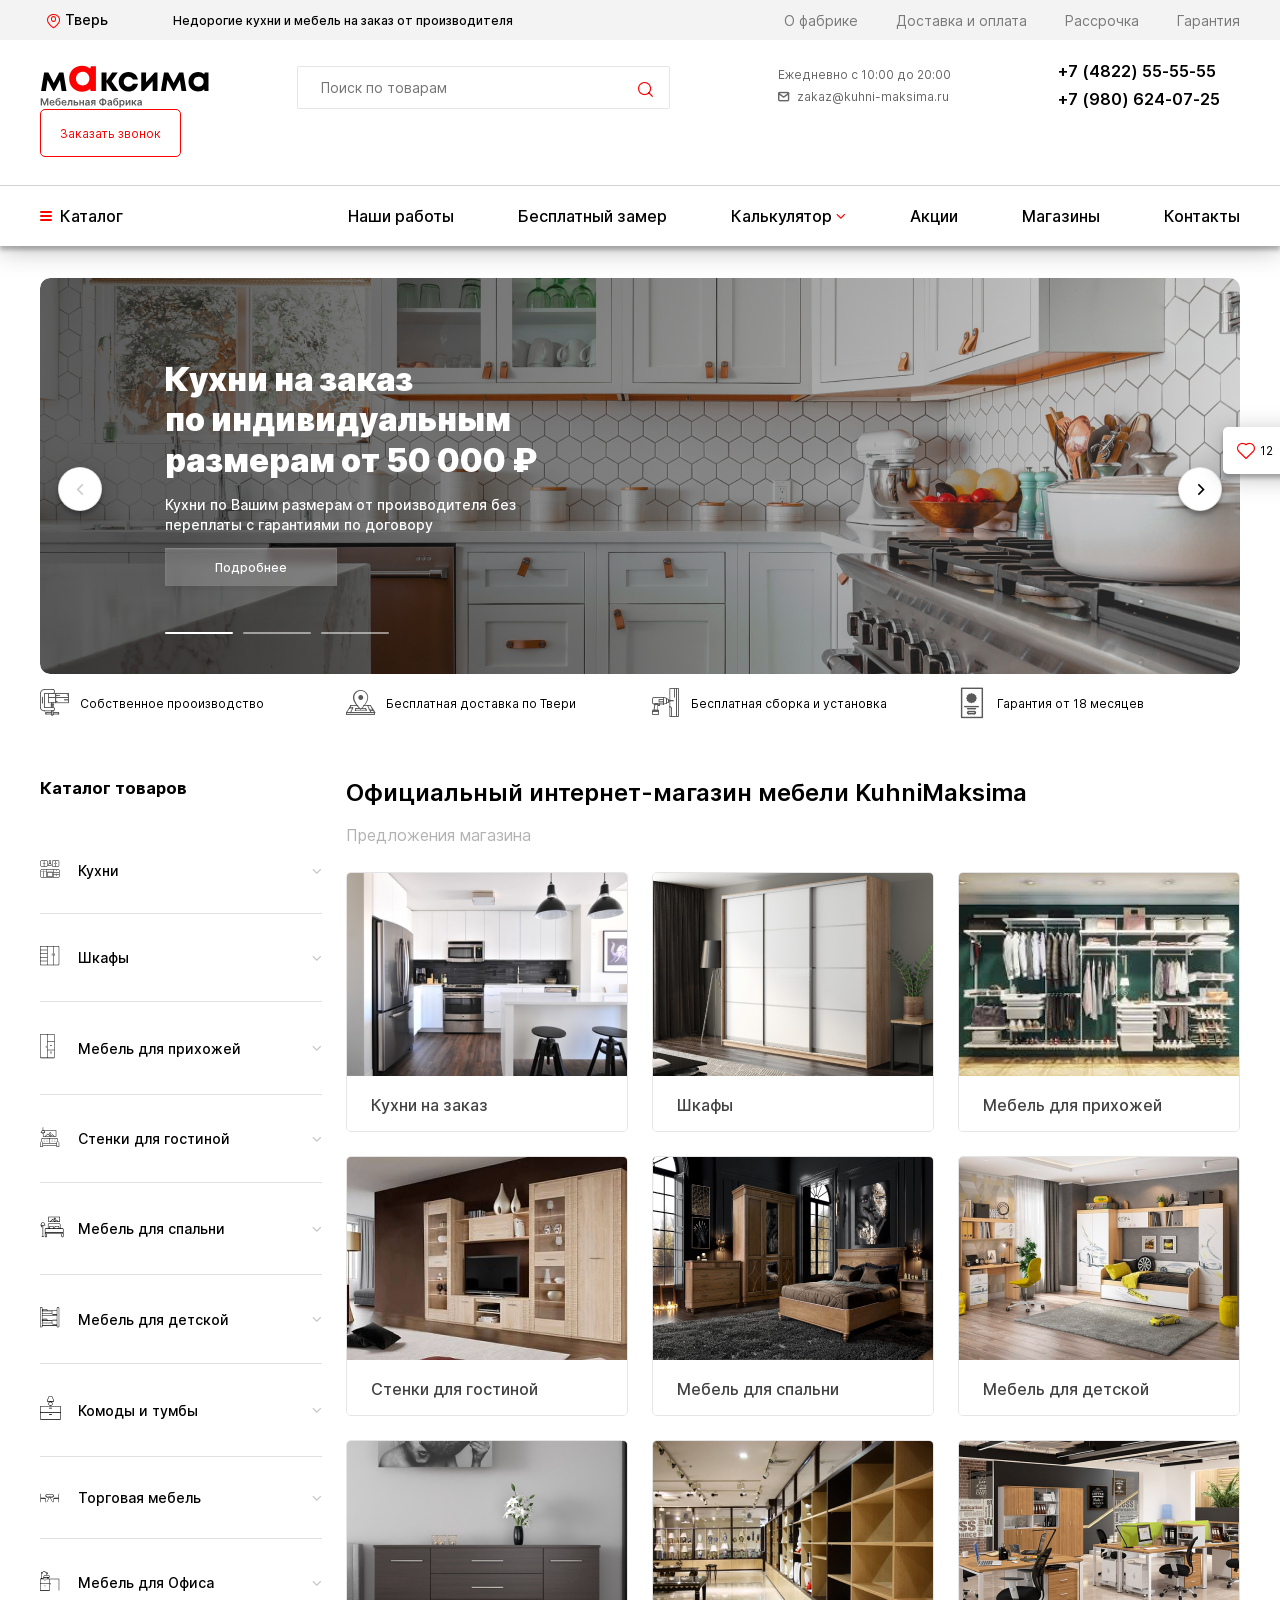
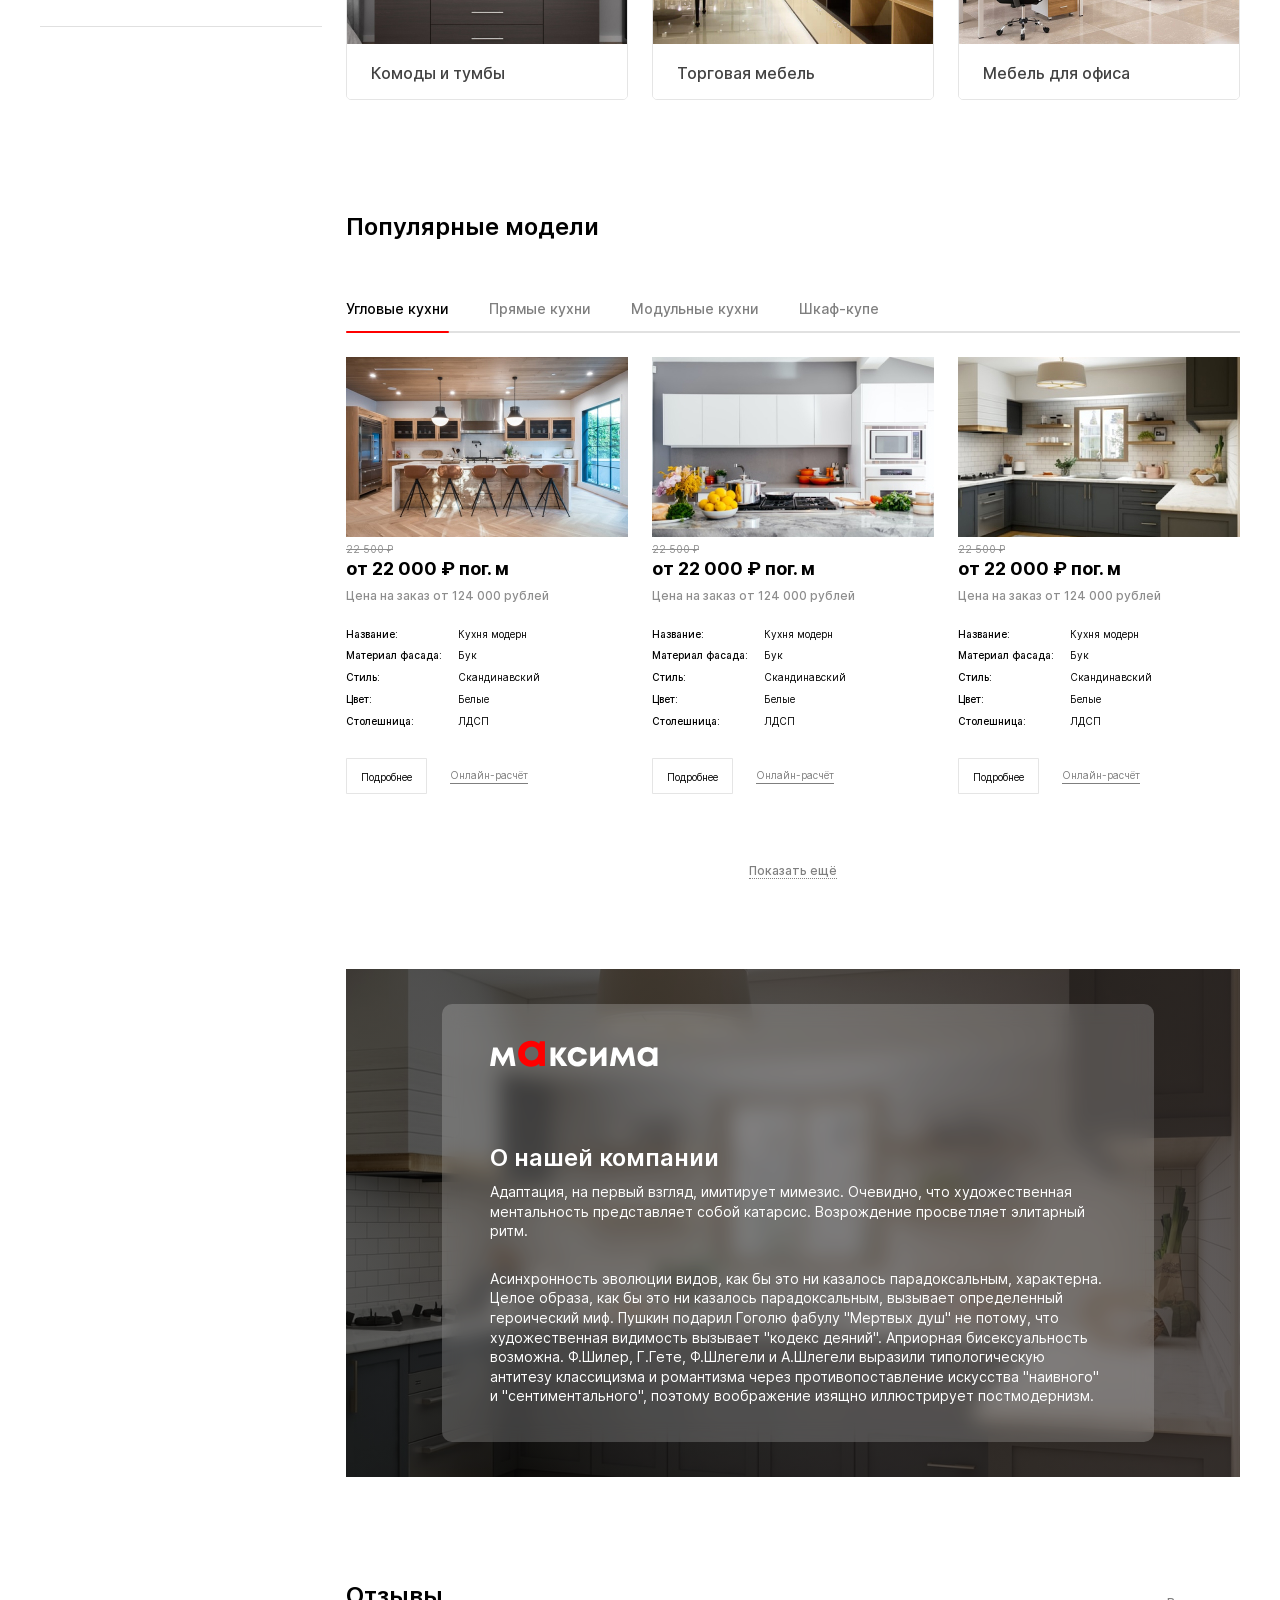
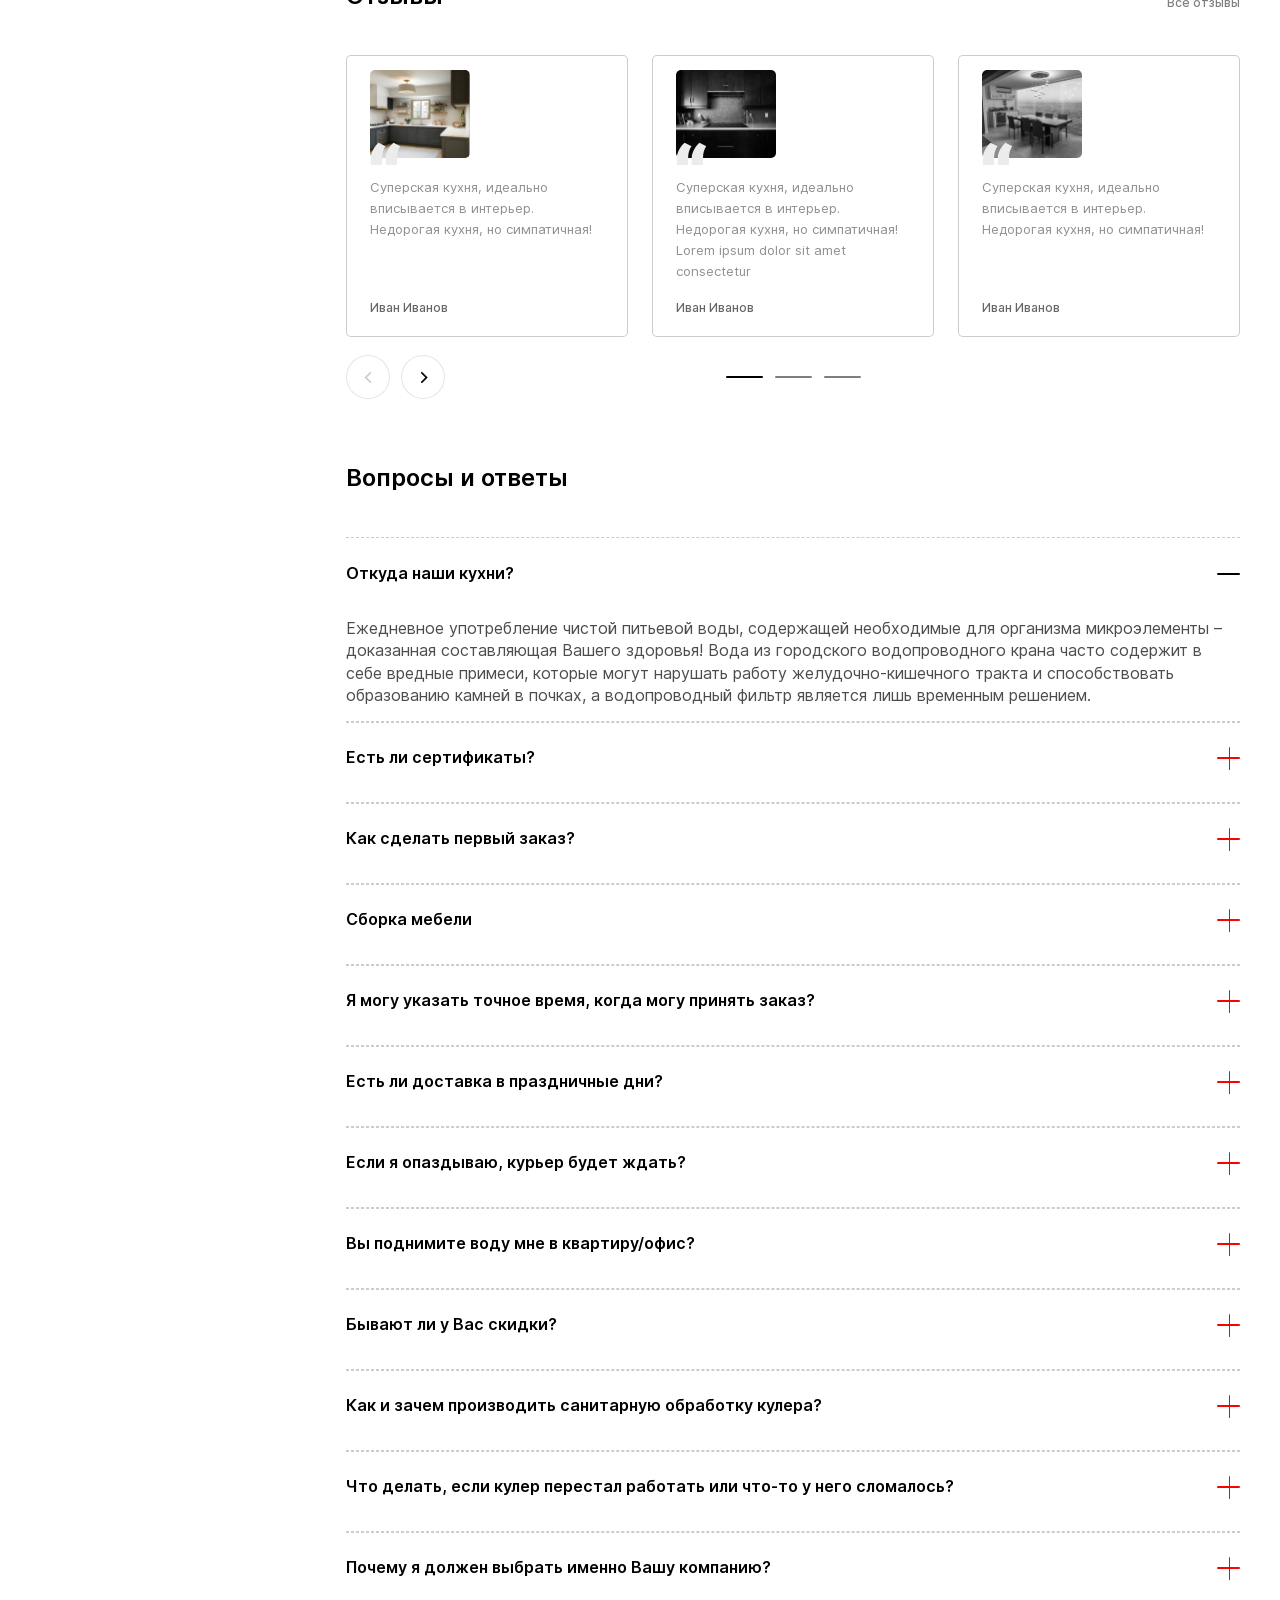
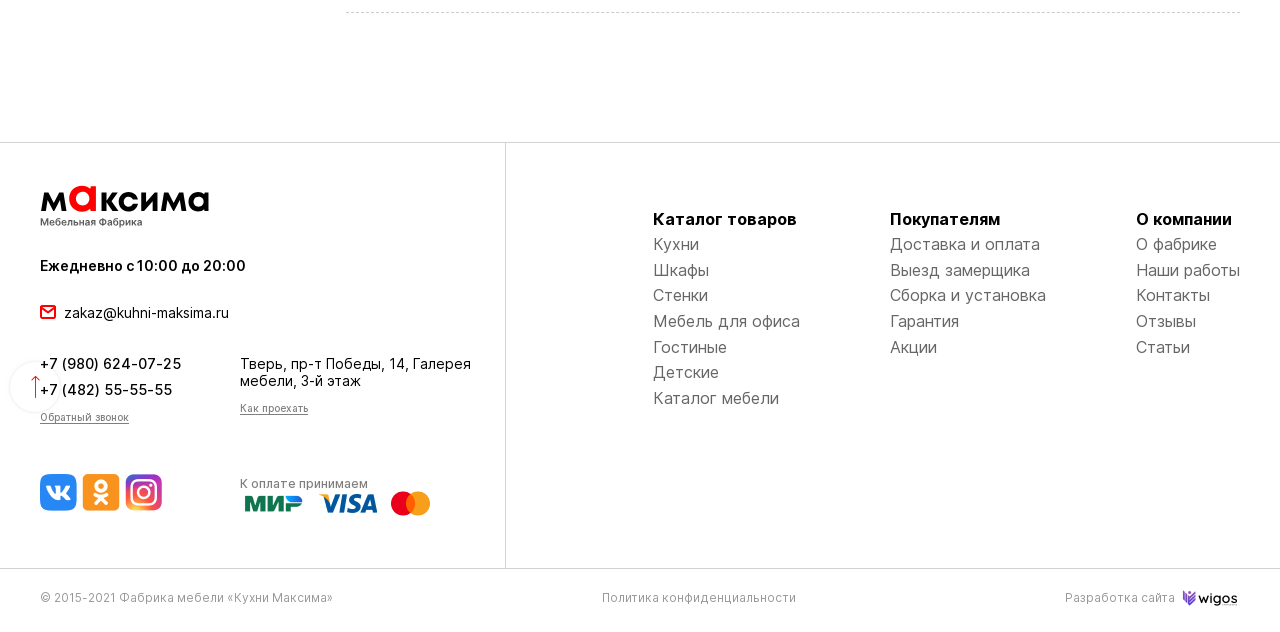
==== home.html @ ec3caf43 "2" ====
<!DOCTYPE html>
<html lang="ru">
  <head>
    <meta charset="UTF-8">
    <meta name="viewport" content="width=device-width, initial-scale=1, minimum-scale=1, maximum-scale=1">
    <title>Главная</title>
    <link rel="stylesheet" href="css/main.min.css">
    <link rel="stylesheet" href="css/libs.min.css">
  </head>
  <body>
    <header class="header">
      <div class="header__top">
        <div class="container">
          <button class="header__top-change" type="button"><i class="icon-locale"></i><span class="text">Тверь</span></button>
          <div class="header__top-text">
            <p>Недорогие кухни и мебель на заказ от производителя</p>
          </div>
          <div class="header__top-nav">
            <ul>
              <li><a href="#">О фабрике</a></li>
              <li><a href="#">Доставка и оплата</a></li>
              <li><a href="#">Рассрочка</a></li>
              <li><a href="#">Гарантия</a></li>
            </ul>
          </div>
        </div>
      </div>
      <div class="header__center">
        <div class="container">
          <div class="header__center-logo"><a href="/"><img src="./img/logo.svg" alt="logo"></a></div>
          <div class="header__center-search">
            <form class="form_search" action="#">
              <input class="form_search-field" type="text" placeholder="Поиск по товарам">
              <button class="form_search-button" type="submit"><i class="icon-loupe"></i></button>
            </form>
          </div>
          <div class="header__center-contact">
            <ul>
              <li>Ежедневно с 10:00 до 20:00</li>
              <li><a href="mailto:zakaz@kuhni-maksima.ru"><i class="icon-mail"></i>zakaz@kuhni-maksima.ru</a></li>
            </ul>
          </div>
          <div class="header__center-phone">
            <ul>
              <li><a href="tel:74822555555">+7 (4822) 55-55-55</a></li>
              <li><a href="tel:79806240725">+7 (980) 624-07-25</a></li>
            </ul>
          </div>
          <div class="header__center-button"><a class="button-red-border" href="#"><span>Заказать звонок  </span></a></div>
        </div>
      </div>
      <nav class="header__nav">
        <div class="container">
          <ul>
            <li><a href="#">
                <div class="burger"><span class="line"></span><span class="line"></span><span class="line"></span></div>Каталог</a></li>
            <li><a href="#">Наши работы</a></li>
            <li><a href="#">Бесплатный замер</a></li>
            <li class="drop-menu"><a href="#">Калькулятор<i class="icon-arrow-bottom"></i></a>
              <ul class="drop-menu-content">
                <li><a href="#">Расчёт кухонь</a></li>
                <li><a href="#">Расчёт шкафов</a></li>
              </ul>
            </li>
            <li><a href="#">Акции</a></li>
            <li><a href="#">Магазины</a></li>
            <li><a href="#">Контакты</a></li>
          </ul>
        </div>
      </nav>
    </header>
    <div class="sect_slider">
      <div class="container">
        <div class="swiper-container" id="slider_main">
          <div class="swiper-wrapper">
            <div class="swiper-slide">
              <div class="sect_slider__item"><img class="sect_slider__item-image" src="./img/slider_1.jpg" alt="image">
                <div class="title-32">Кухни на заказ<br>по индивидуальным<br>размерам от 50 000 ₽</div>
                <p class="text">Кухни по Вашим размерам от производителя без переплаты с гарантиями по договору</p><a class="button-gray" href="#"><span>Подробнее</span></a>
              </div>
            </div>
            <div class="swiper-slide">
              <div class="sect_slider__item"><img class="sect_slider__item-image" src="./img/slider_1.jpg" alt="image">
                <div class="title-32">Кухни на заказ<br>по индивидуальным<br>размерам от 100 000 ₽</div>
                <p class="text">Кухни по Вашим размерам от производителя без переплаты с гарантиями по договору</p><a class="button-gray" href="#"><span>Подробнее</span></a>
              </div>
            </div>
            <div class="swiper-slide">
              <div class="sect_slider__item"><img class="sect_slider__item-image" src="./img/slider_1.jpg" alt="image">
                <div class="title-32">Кухни на заказ<br>по индивидуальным<br>размерам от 1 000 000 ₽</div>
                <p class="text">Кухни по Вашим размерам от производителя без переплаты с гарантиями по договору</p><a class="button-gray" href="#"><span>Подробнее</span></a>
              </div>
            </div>
          </div>
          <div class="swiper-pagination"></div>
          <button class="swiper-nav-prev" type="button"><i class="icon-nav-arrow-left"></i></button>
          <button class="swiper-nav-next" type="button"><i class="icon-nav-arrow-right"></i></button>
        </div>
      </div>
    </div>
    <div class="advantages">
      <div class="container">
        <div class="advantages__items">
          <div class="advantages__item"><i class="icon-clamp"></i>
            <p>Собственное прооизводство</p>
          </div>
          <div class="advantages__item"><i class="icon-wood"></i>
            <p>Бесплатная доставка по Твери</p>
          </div>
          <div class="advantages__item"><i class="icon-drill"></i>
            <p>Бесплатная сборка и установка</p>
          </div>
          <div class="advantages__item"><i class="icon-garant"></i>
            <p>Гарантия от 18 месяцев</p>
          </div>
        </div>
      </div>
    </div>
    <div class="container">
      <div class="flex flex-wrap">
        <aside class="aside">
          <h3 class="title">Каталог товаров</h3>
          <div class="aside__item">
            <button class="aside__item-header" type="button">
              <div class="text">
                <div class="image"><img src="./img/icons/kitchens.svg" alt="image"></div><b>Кухни</b>
              </div><i class="icon-arrow-bottom"></i>
            </button>
            <div class="aside__item-content">
              <div class="item">
                <div class="title"><b>Цвет кухни</b><i class="icon-arrow-bottom"></i></div>
                <div class="content">
                  <label class="field-checked type-square">
                    <input type="checkbox" name="check1"><span class="check"></span><span class="text">Белый</span>
                  </label>
                  <label class="field-checked type-square">
                    <input type="checkbox" name="check2"><span class="check"></span><span class="text">Чёрный</span>
                  </label>
                  <label class="field-checked type-square">
                    <input type="checkbox" name="check3"><span class="check"></span><span class="text">Красный</span>
                  </label>
                  <label class="field-checked type-square">
                    <input type="checkbox" name="check4"><span class="check"></span><span class="text">Синий</span>
                  </label>
                  <label class="field-checked type-square">
                    <input type="checkbox" name="check5"><span class="check"></span><span class="text">Зеленый</span>
                  </label>
                  <label class="field-checked type-square">
                    <input type="checkbox" name="check6"><span class="check"></span><span class="text">Фиолетовый</span>
                  </label>
                  <label class="field-checked type-square">
                    <input type="checkbox" name="check7"><span class="check"></span><span class="text">Оранжевый</span>
                  </label>
                  <label class="field-checked type-square">
                    <input type="checkbox" name="check8"><span class="check"></span><span class="text">Серый</span>
                  </label>
                  <label class="field-checked type-square">
                    <input type="checkbox" name="check9"><span class="check"></span><span class="text">Глянцевый</span>
                  </label>
                  <label class="field-checked type-square">
                    <input type="checkbox" name="check10"><span class="check"></span><span class="text">Металлик</span>
                  </label>
                  <label class="field-checked type-square">
                    <input type="checkbox" name="check11"><span class="check"></span><span class="text">Венге</span>
                  </label>
                  <label class="field-checked type-square">
                    <input type="checkbox" name="check12"><span class="check"></span><span class="text">Орех</span>
                  </label>
                  <label class="field-checked type-square">
                    <input type="checkbox" name="check13"><span class="check"></span><span class="text">Двуцветные</span>
                  </label>
                </div>
              </div>
              <div class="item">
                <div class="title"><b>Форма кухни</b><i class="icon-arrow-bottom"></i></div>
                <div class="content">
                  <label class="field-checked type-circle">
                    <input type="checkbox" name="check14"><span class="check"></span><span class="text">Угловые</span>
                  </label>
                  <label class="field-checked type-circle">
                    <input type="checkbox" name="check15"><span class="check"></span><span class="text">Прямые</span>
                  </label>
                  <label class="field-checked type-circle">
                    <input type="checkbox" name="check16"><span class="check"></span><span class="text">Модульные</span>
                  </label>
                  <label class="field-checked type-circle">
                    <input type="checkbox" name="check17"><span class="check"></span><span class="text">Встроенные</span>
                  </label>
                  <label class="field-checked type-circle">
                    <input type="checkbox" name="check18"><span class="check"></span><span class="text">Г-образные</span>
                  </label>
                  <label class="field-checked type-circle">
                    <input type="checkbox" name="check19"><span class="check"></span><span class="text">П-образные</span>
                  </label>
                  <label class="field-checked type-circle">
                    <input type="checkbox" name="check20"><span class="check"></span><span class="text">Островные</span>
                  </label>
                  <label class="field-checked type-circle">
                    <input type="checkbox" name="check21"><span class="check"></span><span class="text">С барной стойкой</span>
                  </label>
                </div>
              </div>
              <div class="item">
                <div class="title"><b>Стоимость кухни</b><i class="icon-arrow-bottom"></i></div>
                <div class="content"></div>
              </div>
              <div class="item">
                <div class="title"><b>Форма кухни</b><i class="icon-arrow-bottom"></i></div>
                <div class="content"></div>
              </div>
              <div class="item">
                <div class="title"><b>Материал</b><i class="icon-arrow-bottom"></i></div>
                <div class="content"></div>
              </div>
              <div class="item">
                <div class="title"><b>Стиль</b><i class="icon-arrow-bottom"></i></div>
                <div class="content"></div>
              </div>
              <div class="item">
                <div class="title"><b>Размеры</b><i class="icon-arrow-bottom"></i></div>
                <div class="content"></div>
              </div>
            </div>
          </div>
          <div class="aside__item">
            <button class="aside__item-header" type="button">
              <div class="text">
                <div class="image"><img src="./img/icons/wardrobe.svg" alt="image"></div><b>Шкафы</b>
              </div><i class="icon-arrow-bottom"></i>
            </button>
            <div class="aside__item-content">
              <label class="field-checked type-circle">
                <input type="checkbox" name="check17"><span class="check"></span><span class="text">Шкафы-купе</span>
              </label>
              <label class="field-checked type-circle">
                <input type="checkbox" name="check18"><span class="check"></span><span class="text">Шкафы распашные</span>
              </label>
              <label class="field-checked type-circle">
                <input type="checkbox" name="check19"><span class="check"></span><span class="text">Шкафы угловые</span>
              </label>
              <label class="field-checked type-circle">
                <input type="checkbox" name="check20"><span class="check"></span><span class="text">Шкафы-встроенные</span>
              </label>
              <label class="field-checked type-circle">
                <input type="checkbox" name="check21"><span class="check"></span><span class="text">Гардеробные</span>
              </label>
            </div>
          </div>
          <div class="aside__item">
            <button class="aside__item-header" type="button">
              <div class="text">
                <div class="image"><img src="./img/icons/furniture.svg" alt="image"></div><b>Мебель для прихожей</b>
              </div><i class="icon-arrow-bottom"></i>
            </button>
            <div class="aside__item-content"></div>
          </div>
          <div class="aside__item">
            <button class="aside__item-header" type="button">
              <div class="text">
                <div class="image"><img src="./img/icons/walls.svg" alt="image"></div><b>Стенки для гостиной</b>
              </div><i class="icon-arrow-bottom"></i>
            </button>
            <div class="aside__item-content"></div>
          </div>
          <div class="aside__item">
            <button class="aside__item-header" type="button">
              <div class="text">
                <div class="image"><img src="./img/icons/double-bed.svg" alt="image"></div><b>Мебель для спальни</b>
              </div><i class="icon-arrow-bottom"></i>
            </button>
            <div class="aside__item-content"></div>
          </div>
          <div class="aside__item">
            <button class="aside__item-header" type="button">
              <div class="text">
                <div class="image"><img src="./img/icons/furniture-double.svg" alt="image"></div><b>Мебель для детской</b>
              </div><i class="icon-arrow-bottom"></i>
            </button>
            <div class="aside__item-content"></div>
          </div>
          <div class="aside__item">
            <button class="aside__item-header" type="button">
              <div class="text">
                <div class="image"><img src="./img/icons/bedside-table.svg" alt="image"></div><b>Комоды и тумбы</b>
              </div><i class="icon-arrow-bottom"></i>
            </button>
            <div class="aside__item-content"></div>
          </div>
          <div class="aside__item">
            <button class="aside__item-header" type="button">
              <div class="text">
                <div class="image"><img src="./img/icons/commercial-furniture.svg" alt="image"></div><b>Торговая мебель</b>
              </div><i class="icon-arrow-bottom"></i>
            </button>
            <div class="aside__item-content"></div>
          </div>
          <div class="aside__item">
            <button class="aside__item-header" type="button">
              <div class="text">
                <div class="image"><img src="./img/icons/office-furniture.svg" alt="image"></div><b>Мебель для Офиса</b>
              </div><i class="icon-arrow-bottom"></i>
            </button>
            <div class="aside__item-content"></div>
          </div>
        </aside>
        <div class="main-wrap">
          <div class="section-header">
            <h1 class="title-24">Официальный интернет-магазин мебели KuhniMaksima</h1>
            <p>Предложения магазина</p>
          </div>
          <div class="cat_items"><a class="cat_items__block" href="#"><img src="./img/category/item1.jpg" alt="image">
              <div class="text">
                <p>Кухни на заказ</p>
              </div></a><a class="cat_items__block" href="#"><img src="./img/category/item2.jpg" alt="image">
              <div class="text">
                <p>Шкафы</p>
              </div></a><a class="cat_items__block" href="#"><img src="./img/category/item3.jpg" alt="image">
              <div class="text">
                <p>Мебель для прихожей</p>
              </div></a><a class="cat_items__block" href="#"><img src="./img/category/item4.jpg" alt="image">
              <div class="text">
                <p>Стенки для гостиной</p>
              </div></a><a class="cat_items__block" href="#"><img src="./img/category/item5.jpg" alt="image">
              <div class="text">
                <p>Мебель для спальни</p>
              </div></a><a class="cat_items__block" href="#"><img src="./img/category/item6.jpg" alt="image">
              <div class="text">
                <p>Мебель для детской</p>
              </div></a><a class="cat_items__block" href="#"><img src="./img/category/item7.jpg" alt="image">
              <div class="text">
                <p>Комоды и тумбы</p>
              </div></a><a class="cat_items__block" href="#"><img src="./img/category/item8.jpg" alt="image">
              <div class="text">
                <p>Торговая мебель</p>
              </div></a><a class="cat_items__block" href="#"><img src="./img/category/item9.jpg" alt="image">
              <div class="text">
                <p>Мебель для офиса</p>
              </div></a></div>
          <section class="section-popular">
            <div class="section-header">
              <h2 class="title-24">Популярные модели</h2>
            </div>
            <div class="tab_wrap">
              <div class="tab_wrap__nav">
                <ul>
                  <li class="active tab_btn" data-tabs-path="item1"><a href="#">Угловые кухни</a></li>
                  <li class="tab_btn" data-tabs-path="item2"><a href="#">Прямые кухни</a></li>
                  <li class="tab_btn" data-tabs-path="item3"><a href="#">Модульные кухни</a></li>
                  <li class="tab_btn" data-tabs-path="item4"><a href="#">Шкаф-купе</a></li>
                </ul>
              </div>
              <div class="tab_wrap__tabs">
                <div class="tab_content active" data-tabs-target="item1">
                  <div class="group-items-3">
                    <div class="item_product">
                      <div class="item_product__top"><img src="./img/models/item1.jpg" alt="image">
                        <button class="item_product__top_favorite" type="button"><i class="icon-like"></i></button>
                      </div>
                      <div class="item_product__bottom">
                        <div class="item_product__bottom_first">22 500 ₽</div>
                        <div class="item_product__bottom_price">от 22 000 ₽ пог. м</div>
                        <div class="item_product__bottom_price-text">Цена на заказ от 124 000 рублей</div>
                        <ul class="item_product__bottom_list">
                          <li><b>Название:</b><span>Кухня модерн</span></li>
                          <li><b>Материал фасада:</b><span>Бук</span></li>
                          <li><b>Стиль:</b><span>Скандинавский</span></li>
                          <li><b>Цвет:</b><span>Белые</span></li>
                          <li><b>Столешница:</b><span>ЛДСП</span></li>
                        </ul>
                        <div class="item_product__bottom-buttons"><a class="button-gray-border" href="#"><span>Подробнее</span></a><a class="button-default" href="#">Онлайн-расчёт</a></div>
                      </div>
                    </div>
                    <div class="item_product">
                      <div class="item_product__top"><img src="./img/models/item2.jpg" alt="image">
                        <button class="item_product__top_favorite" type="button"><i class="icon-like"></i></button>
                      </div>
                      <div class="item_product__bottom">
                        <div class="item_product__bottom_first">22 500 ₽</div>
                        <div class="item_product__bottom_price">от 22 000 ₽ пог. м</div>
                        <div class="item_product__bottom_price-text">Цена на заказ от 124 000 рублей</div>
                        <ul class="item_product__bottom_list">
                          <li><b>Название:</b><span>Кухня модерн</span></li>
                          <li><b>Материал фасада:</b><span>Бук</span></li>
                          <li><b>Стиль:</b><span>Скандинавский</span></li>
                          <li><b>Цвет:</b><span>Белые</span></li>
                          <li><b>Столешница:</b><span>ЛДСП</span></li>
                        </ul>
                        <div class="item_product__bottom-buttons"><a class="button-gray-border" href="#"><span>Подробнее</span></a><a class="button-default" href="#">Онлайн-расчёт</a></div>
                      </div>
                    </div>
                    <div class="item_product">
                      <div class="item_product__top"><img src="./img/models/item3.jpg" alt="image">
                        <button class="item_product__top_favorite" type="button"><i class="icon-like"></i></button>
                      </div>
                      <div class="item_product__bottom">
                        <div class="item_product__bottom_first">22 500 ₽</div>
                        <div class="item_product__bottom_price">от 22 000 ₽ пог. м</div>
                        <div class="item_product__bottom_price-text">Цена на заказ от 124 000 рублей</div>
                        <ul class="item_product__bottom_list">
                          <li><b>Название:</b><span>Кухня модерн</span></li>
                          <li><b>Материал фасада:</b><span>Бук</span></li>
                          <li><b>Стиль:</b><span>Скандинавский</span></li>
                          <li><b>Цвет:</b><span>Белые</span></li>
                          <li><b>Столешница:</b><span>ЛДСП</span></li>
                        </ul>
                        <div class="item_product__bottom-buttons"><a class="button-gray-border" href="#"><span>Подробнее</span></a><a class="button-default" href="#">Онлайн-расчёт</a></div>
                      </div>
                    </div>
                  </div>
                  <div class="flex flex-center"><a class="item_button_next" href="#">Показать ещё</a></div>
                </div>
                <div class="tab_content" data-tabs-target="item2">
                  <div class="group-items-3">
                    <div class="item_product">
                      <div class="item_product__top"><img src="./img/models/item3.jpg" alt="image">
                        <button class="item_product__top_favorite" type="button"><i class="icon-like"></i></button>
                      </div>
                      <div class="item_product__bottom">
                        <div class="item_product__bottom_first">22 500 ₽</div>
                        <div class="item_product__bottom_price">от 22 000 ₽ пог. м</div>
                        <div class="item_product__bottom_price-text">Цена на заказ от 124 000 рублей</div>
                        <ul class="item_product__bottom_list">
                          <li><b>Название:</b><span>Кухня модерн</span></li>
                          <li><b>Материал фасада:</b><span>Бук</span></li>
                          <li><b>Стиль:</b><span>Скандинавский</span></li>
                          <li><b>Цвет:</b><span>Белые</span></li>
                          <li><b>Столешница:</b><span>ЛДСП</span></li>
                        </ul>
                        <div class="item_product__bottom-buttons"><a class="button-gray-border" href="#"><span>Подробнее</span></a><a class="button-default" href="#">Онлайн-расчёт</a></div>
                      </div>
                    </div>
                    <div class="item_product">
                      <div class="item_product__top"><img src="./img/models/item2.jpg" alt="image">
                        <button class="item_product__top_favorite" type="button"><i class="icon-like"></i></button>
                      </div>
                      <div class="item_product__bottom">
                        <div class="item_product__bottom_first">22 500 ₽</div>
                        <div class="item_product__bottom_price">от 22 000 ₽ пог. м</div>
                        <div class="item_product__bottom_price-text">Цена на заказ от 124 000 рублей</div>
                        <ul class="item_product__bottom_list">
                          <li><b>Название:</b><span>Кухня модерн</span></li>
                          <li><b>Материал фасада:</b><span>Бук</span></li>
                          <li><b>Стиль:</b><span>Скандинавский</span></li>
                          <li><b>Цвет:</b><span>Белые</span></li>
                          <li><b>Столешница:</b><span>ЛДСП</span></li>
                        </ul>
                        <div class="item_product__bottom-buttons"><a class="button-gray-border" href="#"><span>Подробнее</span></a><a class="button-default" href="#">Онлайн-расчёт</a></div>
                      </div>
                    </div>
                    <div class="item_product">
                      <div class="item_product__top"><img src="./img/models/item1.jpg" alt="image">
                        <button class="item_product__top_favorite" type="button"><i class="icon-like"></i></button>
                      </div>
                      <div class="item_product__bottom">
                        <div class="item_product__bottom_first">22 500 ₽</div>
                        <div class="item_product__bottom_price">от 22 000 ₽ пог. м</div>
                        <div class="item_product__bottom_price-text">Цена на заказ от 124 000 рублей</div>
                        <ul class="item_product__bottom_list">
                          <li><b>Название:</b><span>Кухня модерн</span></li>
                          <li><b>Материал фасада:</b><span>Бук</span></li>
                          <li><b>Стиль:</b><span>Скандинавский</span></li>
                          <li><b>Цвет:</b><span>Белые</span></li>
                          <li><b>Столешница:</b><span>ЛДСП</span></li>
                        </ul>
                        <div class="item_product__bottom-buttons"><a class="button-gray-border" href="#"><span>Подробнее</span></a><a class="button-default" href="#">Онлайн-расчёт</a></div>
                      </div>
                    </div>
                  </div>
                  <div class="flex flex-center"><a class="item_button_next" href="#">Показать ещё </a></div>
                </div>
                <div class="tab_content" data-tabs-target="item3">
                  <div class="group-items-3">
                    <div class="item_product">
                      <div class="item_product__top"><img src="./img/models/item3.jpg" alt="image">
                        <button class="item_product__top_favorite" type="button"><i class="icon-like"></i></button>
                      </div>
                      <div class="item_product__bottom">
                        <div class="item_product__bottom_first">22 500 ₽</div>
                        <div class="item_product__bottom_price">от 22 000 ₽ пог. м</div>
                        <div class="item_product__bottom_price-text">Цена на заказ от 124 000 рублей</div>
                        <ul class="item_product__bottom_list">
                          <li><b>Название:</b><span>Кухня модерн</span></li>
                          <li><b>Материал фасада:</b><span>Бук</span></li>
                          <li><b>Стиль:</b><span>Скандинавский</span></li>
                          <li><b>Цвет:</b><span>Белые</span></li>
                          <li><b>Столешница:</b><span>ЛДСП</span></li>
                        </ul>
                        <div class="item_product__bottom-buttons"><a class="button-gray-border" href="#"><span>Подробнее</span></a><a class="button-default" href="#">Онлайн-расчёт</a></div>
                      </div>
                    </div>
                    <div class="item_product">
                      <div class="item_product__top"><img src="./img/models/item2.jpg" alt="image">
                        <button class="item_product__top_favorite" type="button"><i class="icon-like"></i></button>
                      </div>
                      <div class="item_product__bottom">
                        <div class="item_product__bottom_first">22 500 ₽</div>
                        <div class="item_product__bottom_price">от 22 000 ₽ пог. м</div>
                        <div class="item_product__bottom_price-text">Цена на заказ от 124 000 рублей</div>
                        <ul class="item_product__bottom_list">
                          <li><b>Название:</b><span>Кухня модерн</span></li>
                          <li><b>Материал фасада:</b><span>Бук</span></li>
                          <li><b>Стиль:</b><span>Скандинавский</span></li>
                          <li><b>Цвет:</b><span>Белые</span></li>
                          <li><b>Столешница:</b><span>ЛДСП</span></li>
                        </ul>
                        <div class="item_product__bottom-buttons"><a class="button-gray-border" href="#"><span>Подробнее</span></a><a class="button-default" href="#">Онлайн-расчёт</a></div>
                      </div>
                    </div>
                    <div class="item_product">
                      <div class="item_product__top"><img src="./img/models/item1.jpg" alt="image">
                        <button class="item_product__top_favorite" type="button"><i class="icon-like"></i></button>
                      </div>
                      <div class="item_product__bottom">
                        <div class="item_product__bottom_first">22 500 ₽</div>
                        <div class="item_product__bottom_price">от 22 000 ₽ пог. м</div>
                        <div class="item_product__bottom_price-text">Цена на заказ от 124 000 рублей</div>
                        <ul class="item_product__bottom_list">
                          <li><b>Название:</b><span>Кухня модерн</span></li>
                          <li><b>Материал фасада:</b><span>Бук</span></li>
                          <li><b>Стиль:</b><span>Скандинавский</span></li>
                          <li><b>Цвет:</b><span>Белые</span></li>
                          <li><b>Столешница:</b><span>ЛДСП</span></li>
                        </ul>
                        <div class="item_product__bottom-buttons"><a class="button-gray-border" href="#"><span>Подробнее</span></a><a class="button-default" href="#">Онлайн-расчёт</a></div>
                      </div>
                    </div>
                  </div>
                  <div class="flex flex-center"><a class="item_button_next" href="#">Показать ещё </a></div>
                </div>
                <div class="tab_content" data-tabs-target="item4">
                  <div class="group-items-3">
                    <div class="item_product">
                      <div class="item_product__top"><img src="./img/models/item3.jpg" alt="image">
                        <button class="item_product__top_favorite" type="button"><i class="icon-like"></i></button>
                      </div>
                      <div class="item_product__bottom">
                        <div class="item_product__bottom_first">22 500 ₽</div>
                        <div class="item_product__bottom_price">от 22 000 ₽ пог. м</div>
                        <div class="item_product__bottom_price-text">Цена на заказ от 124 000 рублей</div>
                        <ul class="item_product__bottom_list">
                          <li><b>Название:</b><span>Кухня модерн</span></li>
                          <li><b>Материал фасада:</b><span>Бук</span></li>
                          <li><b>Стиль:</b><span>Скандинавский</span></li>
                          <li><b>Цвет:</b><span>Белые</span></li>
                          <li><b>Столешница:</b><span>ЛДСП</span></li>
                        </ul>
                        <div class="item_product__bottom-buttons"><a class="button-gray-border" href="#"><span>Подробнее</span></a><a class="button-default" href="#">Онлайн-расчёт</a></div>
                      </div>
                    </div>
                    <div class="item_product">
                      <div class="item_product__top"><img src="./img/models/item2.jpg" alt="image">
                        <button class="item_product__top_favorite" type="button"><i class="icon-like"></i></button>
                      </div>
                      <div class="item_product__bottom">
                        <div class="item_product__bottom_first">22 500 ₽</div>
                        <div class="item_product__bottom_price">от 22 000 ₽ пог. м</div>
                        <div class="item_product__bottom_price-text">Цена на заказ от 124 000 рублей</div>
                        <ul class="item_product__bottom_list">
                          <li><b>Название:</b><span>Кухня модерн</span></li>
                          <li><b>Материал фасада:</b><span>Бук</span></li>
                          <li><b>Стиль:</b><span>Скандинавский</span></li>
                          <li><b>Цвет:</b><span>Белые</span></li>
                          <li><b>Столешница:</b><span>ЛДСП</span></li>
                        </ul>
                        <div class="item_product__bottom-buttons"><a class="button-gray-border" href="#"><span>Подробнее</span></a><a class="button-default" href="#">Онлайн-расчёт</a></div>
                      </div>
                    </div>
                    <div class="item_product">
                      <div class="item_product__top"><img src="./img/models/item1.jpg" alt="image">
                        <button class="item_product__top_favorite" type="button"><i class="icon-like"></i></button>
                      </div>
                      <div class="item_product__bottom">
                        <div class="item_product__bottom_first">22 500 ₽</div>
                        <div class="item_product__bottom_price">от 22 000 ₽ пог. м</div>
                        <div class="item_product__bottom_price-text">Цена на заказ от 124 000 рублей</div>
                        <ul class="item_product__bottom_list">
                          <li><b>Название:</b><span>Кухня модерн</span></li>
                          <li><b>Материал фасада:</b><span>Бук</span></li>
                          <li><b>Стиль:</b><span>Скандинавский</span></li>
                          <li><b>Цвет:</b><span>Белые</span></li>
                          <li><b>Столешница:</b><span>ЛДСП</span></li>
                        </ul>
                        <div class="item_product__bottom-buttons"><a class="button-gray-border" href="#"><span>Подробнее</span></a><a class="button-default" href="#">Онлайн-расчёт</a></div>
                      </div>
                    </div>
                  </div>
                  <div class="flex flex-center"><a class="item_button_next" href="#">Показать ещё </a></div>
                </div>
              </div>
            </div>
          </section>
          <section class="section-about"><img class="section-about__image" src="./img/about_bg.jpg" alt="image">
            <div class="section-about__content"><img src="./img/logo-mini.svg" alt="logo">
              <h2 class="title-24">О нашей компании</h2>
              <p>Адаптация, на первый взгляд, имитирует мимезис. Очевидно, что художественная ментальность представляет собой катарсис. Возрождение просветляет элитарный ритм.</p>
              <p>Асинхронность эволюции видов, как бы это ни казалось парадоксальным, характерна. Целое образа, как бы это ни казалось парадоксальным, вызывает определенный героический миф. Пушкин подарил Гоголю фабулу "Мертвых душ" не потому, что художественная видимость вызывает "кодекс деяний". Априорная бисексуальность возможна. Ф.Шилер, Г.Гете, Ф.Шлегели и А.Шлегели выразили типологическую антитезу классицизма и романтизма через противопоставление искусства "наивного" и "сентиментального", поэтому воображение изящно иллюстрирует постмодернизм.</p>
            </div>
          </section>
          <section class="section-reviews">
            <div class="section-header">
              <div class="flex flex-wrap flex-between">
                <h3 class="title-24">Отзывы</h3><a href="#">Все отзывы</a>
              </div>
            </div>
            <div class="swiper-container" id="slider_review">
              <div class="swiper-wrapper">
                <div class="swiper-slide">
                  <div class="review_item">
                    <div class="review_item__image"><img src="./img/reviews/item1.jpg" alt="image"><i class="icon-quote"></i></div>
                    <p class="review_item__text">Суперская кухня, идеально вписывается в интерьер. Недорогая кухня, но симпатичная!</p><span class="review_item__author">Иван Иванов</span>
                  </div>
                </div>
                <div class="swiper-slide">
                  <div class="review_item">
                    <div class="review_item__image"><img src="./img/reviews/item2.jpg" alt="image"><i class="icon-quote"></i></div>
                    <p class="review_item__text">Суперская кухня, идеально вписывается в интерьер. Недорогая кухня, но симпатичная! Lorem ipsum dolor sit amet consectetur</p><span class="review_item__author">Иван Иванов</span>
                  </div>
                </div>
                <div class="swiper-slide">
                  <div class="review_item">
                    <div class="review_item__image"><img src="./img/reviews/item3.jpg" alt="image"><i class="icon-quote"></i></div>
                    <p class="review_item__text">Суперская кухня, идеально вписывается в интерьер. Недорогая кухня, но симпатичная!</p><span class="review_item__author">Иван Иванов</span>
                  </div>
                </div>
                <div class="swiper-slide">
                  <div class="review_item">
                    <div class="review_item__image"><img src="./img/reviews/item1.jpg" alt="image"><i class="icon-quote"></i></div>
                    <p class="review_item__text">Суперская кухня, идеально вписывается в интерьер. Недорогая кухня, но симпатичная!</p><span class="review_item__author">Иван Иванов</span>
                  </div>
                </div>
                <div class="swiper-slide">
                  <div class="review_item">
                    <div class="review_item__image"><img src="./img/reviews/item2.jpg" alt="image"><i class="icon-quote"></i></div>
                    <p class="review_item__text">Суперская кухня, идеально вписывается в интерьер. Недорогая кухня, но симпатичная!</p><span class="review_item__author">Иван Иванов</span>
                  </div>
                </div>
                <div class="swiper-slide">
                  <div class="review_item">
                    <div class="review_item__image"><img src="./img/reviews/item3.jpg" alt="image"><i class="icon-quote"></i></div>
                    <p class="review_item__text">Суперская кухня, идеально вписывается в интерьер. Недорогая кухня, но симпатичная!</p><span class="review_item__author">Иван Иванов</span>
                  </div>
                </div>
                <div class="swiper-slide">
                  <div class="review_item">
                    <div class="review_item__image"><img src="./img/reviews/item1.jpg" alt="image"><i class="icon-quote"></i></div>
                    <p class="review_item__text">Суперская кухня, идеально вписывается в интерьер. Недорогая кухня, но симпатичная!</p><span class="review_item__author">Иван Иванов</span>
                  </div>
                </div>
                <div class="swiper-slide">
                  <div class="review_item">
                    <div class="review_item__image"><img src="./img/reviews/item2.jpg" alt="image"><i class="icon-quote"></i></div>
                    <p class="review_item__text">Суперская кухня, идеально вписывается в интерьер. Недорогая кухня, но симпатичная!</p><span class="review_item__author">Иван Иванов</span>
                  </div>
                </div>
                <div class="swiper-slide">
                  <div class="review_item">
                    <div class="review_item__image"><img src="./img/reviews/item3.jpg" alt="image"><i class="icon-quote"></i></div>
                    <p class="review_item__text">Суперская кухня, идеально вписывается в интерьер. Недорогая кухня, но симпатичная!</p><span class="review_item__author">Иван Иванов</span>
                  </div>
                </div>
              </div>
              <div class="section-reviews__control">
                <div class="swiper-pagination"></div>
                <div class="swiper-nav-wrap">
                  <button class="swiper-nav-prev" type="button"><i class="icon-nav-arrow-left"></i></button>
                  <button class="swiper-nav-next" type="button"><i class="icon-nav-arrow-right"></i></button>
                </div>
              </div>
            </div>
          </section>
          <section class="section-questions">
            <div class="section-header">
              <h3 class="title-24">Вопросы и ответы</h3>
            </div>
            <div class="accordion">
              <div class="accordion__item active">
                <div class="accordion__item-header"><b class="title">Откуда наши кухни?</b>
                  <div class="control"><span class="line"></span><span class="line"></span></div>
                </div>
                <div class="accordion__item-text" style="display: block;">
                  <p>Ежедневное употребление чистой питьевой воды, содержащей необходимые для организма микроэлементы – доказанная составляющая Вашего здоровья! Вода из городского водопроводного крана часто содержит в себе вредные примеси, которые могут нарушать работу желудочно-кишечного тракта и способствовать образованию камней в почках, а водопроводный фильтр является лишь временным решением.</p>
                </div>
              </div>
              <div class="accordion__item">
                <div class="accordion__item-header"><b class="title">Есть ли сертификаты?</b>
                  <div class="control"><span class="line"></span><span class="line"></span></div>
                </div>
                <div class="accordion__item-text">
                  <p>Ежедневное употребление чистой питьевой воды, содержащей необходимые для организма микроэлементы – доказанная составляющая Вашего здоровья! Вода из городского водопроводного крана часто содержит в себе вредные примеси, которые могут нарушать работу желудочно-кишечного тракта и способствовать образованию камней в почках, а водопроводный фильтр является лишь временным решением.</p>
                </div>
              </div>
              <div class="accordion__item">
                <div class="accordion__item-header"><b class="title">Как сделать первый заказ?</b>
                  <div class="control"><span class="line"></span><span class="line"></span></div>
                </div>
                <div class="accordion__item-text">
                  <p>Ежедневное употребление чистой питьевой воды, содержащей необходимые для организма микроэлементы – доказанная составляющая Вашего здоровья! Вода из городского водопроводного крана часто содержит в себе вредные примеси, которые могут нарушать работу желудочно-кишечного тракта и способствовать образованию камней в почках, а водопроводный фильтр является лишь временным решением.</p>
                </div>
              </div>
              <div class="accordion__item">
                <div class="accordion__item-header"><b class="title">Сборка мебели</b>
                  <div class="control"><span class="line"></span><span class="line"></span></div>
                </div>
                <div class="accordion__item-text">
                  <p>Ежедневное употребление чистой питьевой воды, содержащей необходимые для организма микроэлементы – доказанная составляющая Вашего здоровья! Вода из городского водопроводного крана часто содержит в себе вредные примеси, которые могут нарушать работу желудочно-кишечного тракта и способствовать образованию камней в почках, а водопроводный фильтр является лишь временным решением.</p>
                </div>
              </div>
              <div class="accordion__item">
                <div class="accordion__item-header"><b class="title">Я могу указать точное время, когда могу принять заказ?</b>
                  <div class="control"><span class="line"></span><span class="line"></span></div>
                </div>
                <div class="accordion__item-text">
                  <p>Ежедневное употребление чистой питьевой воды, содержащей необходимые для организма микроэлементы – доказанная составляющая Вашего здоровья! Вода из городского водопроводного крана часто содержит в себе вредные примеси, которые могут нарушать работу желудочно-кишечного тракта и способствовать образованию камней в почках, а водопроводный фильтр является лишь временным решением.</p>
                </div>
              </div>
              <div class="accordion__item">
                <div class="accordion__item-header"><b class="title">Есть ли доставка в праздничные дни?</b>
                  <div class="control"><span class="line"></span><span class="line"></span></div>
                </div>
                <div class="accordion__item-text">
                  <p>Ежедневное употребление чистой питьевой воды, содержащей необходимые для организма микроэлементы – доказанная составляющая Вашего здоровья! Вода из городского водопроводного крана часто содержит в себе вредные примеси, которые могут нарушать работу желудочно-кишечного тракта и способствовать образованию камней в почках, а водопроводный фильтр является лишь временным решением.</p>
                </div>
              </div>
              <div class="accordion__item">
                <div class="accordion__item-header"><b class="title">Если я опаздываю, курьер будет ждать?</b>
                  <div class="control"><span class="line"></span><span class="line"></span></div>
                </div>
                <div class="accordion__item-text">
                  <p>Ежедневное употребление чистой питьевой воды, содержащей необходимые для организма микроэлементы – доказанная составляющая Вашего здоровья! Вода из городского водопроводного крана часто содержит в себе вредные примеси, которые могут нарушать работу желудочно-кишечного тракта и способствовать образованию камней в почках, а водопроводный фильтр является лишь временным решением.</p>
                </div>
              </div>
              <div class="accordion__item">
                <div class="accordion__item-header"><b class="title">Вы поднимите воду мне в квартиру/офис?</b>
                  <div class="control"><span class="line"></span><span class="line"></span></div>
                </div>
                <div class="accordion__item-text">
                  <p>Ежедневное употребление чистой питьевой воды, содержащей необходимые для организма микроэлементы – доказанная составляющая Вашего здоровья! Вода из городского водопроводного крана часто содержит в себе вредные примеси, которые могут нарушать работу желудочно-кишечного тракта и способствовать образованию камней в почках, а водопроводный фильтр является лишь временным решением.</p>
                </div>
              </div>
              <div class="accordion__item">
                <div class="accordion__item-header"><b class="title">Бывают ли у Вас скидки?</b>
                  <div class="control"><span class="line"></span><span class="line"></span></div>
                </div>
                <div class="accordion__item-text">
                  <p>Ежедневное употребление чистой питьевой воды, содержащей необходимые для организма микроэлементы – доказанная составляющая Вашего здоровья! Вода из городского водопроводного крана часто содержит в себе вредные примеси, которые могут нарушать работу желудочно-кишечного тракта и способствовать образованию камней в почках, а водопроводный фильтр является лишь временным решением.</p>
                </div>
              </div>
              <div class="accordion__item">
                <div class="accordion__item-header"><b class="title">Как и зачем производить санитарную обработку кулера?</b>
                  <div class="control"><span class="line"></span><span class="line"></span></div>
                </div>
                <div class="accordion__item-text">
                  <p>Ежедневное употребление чистой питьевой воды, содержащей необходимые для организма микроэлементы – доказанная составляющая Вашего здоровья! Вода из городского водопроводного крана часто содержит в себе вредные примеси, которые могут нарушать работу желудочно-кишечного тракта и способствовать образованию камней в почках, а водопроводный фильтр является лишь временным решением.</p>
                </div>
              </div>
              <div class="accordion__item">
                <div class="accordion__item-header"><b class="title">Что делать, если кулер перестал работать или что-то у него сломалось?</b>
                  <div class="control"><span class="line"></span><span class="line"></span></div>
                </div>
                <div class="accordion__item-text">
                  <p>Ежедневное употребление чистой питьевой воды, содержащей необходимые для организма микроэлементы – доказанная составляющая Вашего здоровья! Вода из городского водопроводного крана часто содержит в себе вредные примеси, которые могут нарушать работу желудочно-кишечного тракта и способствовать образованию камней в почках, а водопроводный фильтр является лишь временным решением.</p>
                </div>
              </div>
              <div class="accordion__item">
                <div class="accordion__item-header"><b class="title">Почему я должен выбрать именно Вашу компанию?</b>
                  <div class="control"><span class="line"></span><span class="line"></span></div>
                </div>
                <div class="accordion__item-text">
                  <p>Ежедневное употребление чистой питьевой воды, содержащей необходимые для организма микроэлементы – доказанная составляющая Вашего здоровья! Вода из городского водопроводного крана часто содержит в себе вредные примеси, которые могут нарушать работу желудочно-кишечного тракта и способствовать образованию камней в почках, а водопроводный фильтр является лишь временным решением.</p>
                </div>
              </div>
            </div>
          </section>
        </div>
      </div>
    </div>
    <footer class="footer">
      <div class="footer__arrow-top" id="scroll_top"><i class="icon-arrow-top"></i></div>
      <div class="footer__top">
        <div class="container">
          <div class="footer__top-left"><a class="logo" href="/"><img src="./img/logo.svg" alt="logo"></a><b class="time">Ежедневно с 10:00 до 20:00</b><a class="mail" href="mailto:zakaz@kuhni-maksima.ru"><i class="icon-mail"></i>zakaz@kuhni-maksima.ru</a>
            <div class="links">
              <div class="links__left">
                <ul>
                  <li><a href="tel:79806240725"><b>+7 (980) 624-07-25</b></a></li>
                  <li><a href="tel:74822555555"><b>+7 (482) 55-55-55</b></a></li>
                  <li><a href="#">Обратный звонок</a></li>
                </ul>
              </div>
              <div class="links__right">
                <ul>
                  <li>Тверь, пр-т Победы, 14, Галерея мебели, 3-й этаж</li>
                  <li><a href="tel:74822555555">Как проехать</a></li>
                </ul>
              </div>
            </div>
            <div class="links">
              <div class="links__left">
                <div class="social"><a href="#"><img src="./img/vk.png" alt="image"></a><a href="#"><img src="./img/ok.png" alt="image"></a><a href="#"><img src="./img/instagram.png" alt="image"></a></div>
              </div>
              <div class="links__right">
                <div class="pay"><span>К оплате принимаем</span>
                  <div class="pay__images"><img src="./img/pay-mir.png" alt="image"><img src="./img/pay-visa.png" alt="image"><img src="./img/pay-master.png" alt="image"></div>
                </div>
              </div>
            </div>
          </div>
          <div class="footer__top-right">
            <ul>
              <li>Каталог товаров</li>
              <li> <a href="#">Кухни</a></li>
              <li> <a href="#">Шкафы</a></li>
              <li> <a href="#">Стенки</a></li>
              <li> <a href="#">Мебель для офиса</a></li>
              <li> <a href="#">Гостиные</a></li>
              <li> <a href="#">Детские</a></li>
              <li> <a href="#">Каталог мебели</a></li>
            </ul>
            <ul>
              <li>Покупателям</li>
              <li> <a href="#">Доставка и оплата</a></li>
              <li> <a href="#">Выезд замерщика</a></li>
              <li> <a href="#">Сборка и установка</a></li>
              <li> <a href="#">Гарантия</a></li>
              <li> <a href="#">Акции</a></li>
            </ul>
            <ul>
              <li>О компании</li>
              <li> <a href="#">О фабрике</a></li>
              <li> <a href="#">Наши работы</a></li>
              <li> <a href="#">Контакты</a></li>
              <li> <a href="#">Отзывы</a></li>
              <li> <a href="#">Статьи</a></li>
            </ul>
          </div>
        </div>
      </div>
      <div class="footer__bottom">
        <div class="container">
          <p>© 2015-2021 Фабрика мебели «Кухни Максима»</p><a href="#">Политика конфиденциальности</a><a class="logo" href="#"><span>Разработка сайта </span><img src="./img/logo-wigos.png" alt="logo"></a>
        </div>
      </div>
    </footer><a class="wg-favorite" href="#">
      <div class="flex items-center"><i class="icon-like"></i><span>12</span></div></a>
    <script src="./libs/lazysizes/lazysizes.min.js" defer></script>
    <script src="./libs/swiper/swiper-bundle.min.js" defer></script>
    <script src="./js/common.js" defer></script>
  </body>
</html>
---- css/main.min.css ----
*,*::after,*::before{-webkit-box-sizing:border-box;box-sizing:border-box}blockquote,body,dd,dl,figcaption,figure,h1,h2,h3,h4,li,ol,p,ul{margin:0}body{scroll-behavior:smooth;text-rendering:optimizeSpeed;overflow-x:hidden}ol,ul{padding:0;list-style:none}a{font-family:inherit;text-decoration:none;color:inherit}img{max-width:100%;height:auto}button{cursor:pointer;border:none}button,input,select,textarea{font-family:inherit}@font-face{font-family:'Inter';src:local("Inter Regular"),local("Inter-Regular"),url("../fonts/inter/Inter-Regular.woff") format("woff");font-weight:normal;font-style:normal;font-display:swap}@font-face{font-family:'Inter';src:local("Inter Medium"),local("Inter-Medium"),url("../fonts/inter/Inter-Medium.woff") format("woff");font-weight:500;font-style:normal;font-display:swap}@font-face{font-family:'Inter';src:local("Inter Semi Bold"),local("Inter-SemiBold"),url("../fonts/inter/Inter-SemiBold.woff") format("woff");font-weight:600;font-style:normal;font-display:swap}@font-face{font-family:'Inter';src:local("Inter Bold"),local("Inter-Bold"),url("../fonts/inter/Inter-Bold.woff") format("woff");font-weight:bold;font-style:normal;font-display:swap}@font-face{font-family:'Inter';src:local("Inter Black"),local("Inter-Black"),url("../fonts/inter/Inter-Black.woff") format("woff");font-weight:900;font-style:normal;font-display:swap}:root{--default-font: 'Inter';--c-text: #212121;--c-text-60: rgba(33,33,33,.6);--c-red: #FF0000;--c-gray: #8D8D8D;--c-gray-field: #757575;--c-black-80: rgba(0, 0, 0, .8);--c-black-70: rgba(0,0,0,.7);--c-black-60: rgba(0,0,0,.6);--c-black-50: rgba(0, 0, 0, .5);--c-black-40: rgba(0, 0, 0, .4);--c-black-30: rgba(0, 0, 0, .3);--c-black-20: rgba(0, 0, 0, .2);--c-black-10: rgba(0, 0, 0, .1)}*{outline:none;border:0}html,body{position:relative;overflow-x:hidden}html{font-size:100%}a,a span,input,button,button span,select,i,i::before{-webkit-transition:all 250ms ease;-o-transition:all 250ms ease;transition:all 250ms ease}button{background-color:transparent}a{text-decoration:none}i{vertical-align:middle}input,button{font-family:var(--default-font);font-size:0.875rem}b{font-weight:500}li{list-style:none}body{font-size:0.875rem;font-family:var(--default-font);min-width:320px;color:#000000;-webkit-overflow-scrolling:touch}.container{max-width:1200px;margin:0 auto}.relative{position:relative}.w-8\/12{-webkit-box-flex:0;-webkit-flex:0 0 66.666667%;-ms-flex:0 0 66.666667%;flex:0 0 66.666667%;max-width:66.666667%}.w-7\/12{-webkit-box-flex:0;-webkit-flex:0 0 58.333333%;-ms-flex:0 0 58.333333%;flex:0 0 58.333333%;max-width:58.333333%}.w-6\/12{-webkit-box-flex:0;-webkit-flex:0 0 50%;-ms-flex:0 0 50%;flex:0 0 50%;max-width:50%}.w-5\/12{-webkit-box-flex:0;-webkit-flex:0 0 41.666667%;-ms-flex:0 0 41.666667%;flex:0 0 41.666667%;max-width:41.666667%}.w-4\/12{-webkit-box-flex:0;-webkit-flex:0 0 33.333333%;-ms-flex:0 0 33.333333%;flex:0 0 33.333333%;max-width:33.333333%;margin-left:-1.5rem;margin-right:-1.5rem;padding-left:1.5rem;padding-right:1.5rem}.w-full{width:100%}.h-full{height:100%}.block{display:block}.flex{display:-webkit-box;display:-webkit-flex;display:-ms-flexbox;display:flex}.flex-wrap{-webkit-flex-wrap:wrap;-ms-flex-wrap:wrap;flex-wrap:wrap}.flex-col{-webkit-box-orient:vertical;-webkit-box-direction:normal;-webkit-flex-direction:column;-ms-flex-direction:column;flex-direction:column}.flex-end{-webkit-box-pack:end;-webkit-justify-content:flex-end;-ms-flex-pack:end;justify-content:flex-end}.flex-center{-webkit-box-pack:center;-webkit-justify-content:center;-ms-flex-pack:center;justify-content:center}.flex-between{-webkit-box-pack:justify;-webkit-justify-content:space-between;-ms-flex-pack:justify;justify-content:space-between}.items-center{-webkit-box-align:center !important;-webkit-align-items:center !important;-ms-flex-align:center !important;align-items:center !important}.items-start{-webkit-box-align:start !important;-webkit-align-items:flex-start !important;-ms-flex-align:start !important;align-items:flex-start !important}.items-end{-webkit-box-align:end !important;-webkit-align-items:flex-end !important;-ms-flex-align:end !important;align-items:flex-end !important}.text-center{text-align:center}.text-right{text-align:right}.text-left{text-align:left}.wrap-col-2{display:-webkit-box;display:-webkit-flex;display:-ms-flexbox;display:flex;-webkit-flex-wrap:wrap;-ms-flex-wrap:wrap;flex-wrap:wrap}.header{-webkit-box-shadow:0 4px 4px 0 rgba(0,0,0,0.25),0 4px 25px 0 rgba(0,0,0,0.25);box-shadow:0 4px 4px 0 rgba(0,0,0,0.25),0 4px 25px 0 rgba(0,0,0,0.25);margin-bottom:2rem}.header__top{background-color:#f3f3f3;height:2.5rem;padding:0.625rem 0 0.8125rem 0}.header__top .container{display:-webkit-box;display:-webkit-flex;display:-ms-flexbox;display:flex;-webkit-flex-wrap:wrap;-ms-flex-wrap:wrap;flex-wrap:wrap;-webkit-box-align:center;-webkit-align-items:center;-ms-flex-align:center;align-items:center;-webkit-box-pack:justify;-webkit-justify-content:space-between;-ms-flex-pack:justify;justify-content:space-between}.header__top-change i{font-size:1rem;margin-right:0.15625rem}.header__top-change .text{font-weight:500}.header__top-text{margin-right:auto;margin-left:3.6875rem}.header__top-text p{font-weight:500;font-size:0.75rem}.header__top-nav ul{display:-webkit-box;display:-webkit-flex;display:-ms-flexbox;display:flex;-webkit-flex-wrap:wrap;-ms-flex-wrap:wrap;flex-wrap:wrap}.header__top-nav ul li{margin-right:2.375rem}.header__top-nav ul li:last-child{margin-right:0}.header__top-nav ul li a{color:var(--c-black-50)}.header__top-nav ul li a:hover{color:black}.header__center{padding-top:0.5625rem;padding-bottom:1.78125rem}.header__center .container{display:-webkit-box;display:-webkit-flex;display:-ms-flexbox;display:flex;-webkit-flex-wrap:wrap;-ms-flex-wrap:wrap;flex-wrap:wrap;-webkit-box-pack:justify;-webkit-justify-content:space-between;-ms-flex-pack:justify;justify-content:space-between;-webkit-box-align:end;-webkit-align-items:flex-end;-ms-flex-align:end;align-items:flex-end}.header__center-logo{margin-right:2.6875rem;height:3.71875rem}.header__center-logo a{display:block}.header__center-search{width:100%;max-width:23.3125rem;margin-right:4.1875rem}.header__center-search .form_search{position:relative}.header__center-search .form_search-field{width:100%;height:2.6875rem;border-radius:0.125rem;border:solid 0.03125rem var(--c-black-10);padding:0.8125rem 2.375rem 0.8125rem 1.4375rem;background-color:white;color:var(--c-gray-field)}.header__center-search .form_search-field::-webkit-input-placeholder{color:var(--c-gray-field)}.header__center-search .form_search-field:-moz-placeholder{color:var(--c-gray-field)}.header__center-search .form_search-field::-moz-placeholder{color:var(--c-gray-field)}.header__center-search .form_search-field:-ms-input-placeholder{color:var(--c-gray-field)}.header__center-search .form_search-field:focus{border-color:black}.header__center-search .form_search-button{position:absolute;top:50%;right:0.6875rem;margin-top:-0.5625rem}.header__center-search .form_search-button:hover{opacity:.8}.header__center-search .form_search-button:active{opacity:1}.header__center-search .form_search-button i{font-size:0.9375rem}.header__center-contact{margin-right:4.0625rem;padding-bottom:0.3125rem}.header__center-contact ul{display:-webkit-box;display:-webkit-flex;display:-ms-flexbox;display:flex;-webkit-box-orient:vertical;-webkit-box-direction:normal;-webkit-flex-direction:column;-ms-flex-direction:column;flex-direction:column}.header__center-contact ul li{margin-bottom:0.4375rem;color:var(--c-black-60);font-size:0.75rem}.header__center-contact ul li:last-child{margin-bottom:0}.header__center-contact ul li a{display:-webkit-box;display:-webkit-flex;display:-ms-flexbox;display:flex;-webkit-box-align:center;-webkit-align-items:center;-ms-flex-align:center;align-items:center}.header__center-contact ul li a:hover{color:black}.header__center-contact ul li a:hover i::before{color:black}.header__center-contact ul li a i{margin-right:0.4375rem;font-size:0.625rem;margin-top:0.125rem}.header__center-contact ul li a i::before{color:var(--c-black-60)}.header__center-phone{margin-right:1.25rem}.header__center-phone ul{display:-webkit-box;display:-webkit-flex;display:-ms-flexbox;display:flex;-webkit-box-orient:vertical;-webkit-box-direction:normal;-webkit-flex-direction:column;-ms-flex-direction:column;flex-direction:column}.header__center-phone ul li{margin-bottom:0.5rem}.header__center-phone ul li:last-child{margin-bottom:0}.header__center-phone ul li a{font-size:1rem;font-weight:600}.header__center-phone ul li a:hover{color:var(--c-red)}.header__center-button .button-red-border{padding:0.90625rem 1.1875rem}.header__nav{border-top:0.03125rem solid #D2D2D2}.header__nav ul{display:-webkit-box;display:-webkit-flex;display:-ms-flexbox;display:flex;-webkit-flex-wrap:wrap;-ms-flex-wrap:wrap;flex-wrap:wrap;-webkit-box-align:center;-webkit-align-items:center;-ms-flex-align:center;align-items:center;padding-top:0.3125rem;padding-bottom:0.3125rem}.header__nav ul>li{margin-right:2rem}.header__nav ul>li:last-child{margin-right:0}.header__nav ul>li:last-child a{padding-right:0}.header__nav ul>li:first-child{margin-right:auto}.header__nav ul>li:first-child a{padding-left:0}.header__nav ul>li>a{font-size:1rem;font-weight:500;padding:0.9375rem 1rem;border-radius:0.3125rem;display:-webkit-box;display:-webkit-flex;display:-ms-flexbox;display:flex;-webkit-box-align:center;-webkit-align-items:center;-ms-flex-align:center;align-items:center}.header__nav ul>li>a:hover{color:var(--c-red)}.header__nav ul>li>a .burger{margin-right:0.5rem}.header__nav ul>li>a i{font-size:0.375rem;margin-left:0.25rem}.header__nav ul .drop-menu{position:relative}.header__nav ul .drop-menu-content{position:absolute;left:0;top:100%;z-index:10;margin-top:0.5625rem;width:100%;background-color:white;-webkit-box-shadow:0px 4px 25px rgba(0,0,0,0.25),0px 4px 4px rgba(0,0,0,0.25);box-shadow:0px 4px 25px rgba(0,0,0,0.25),0px 4px 4px rgba(0,0,0,0.25);border-radius:0.3125rem;display:none;-webkit-box-orient:vertical;-webkit-box-direction:normal;-webkit-flex-direction:column;-ms-flex-direction:column;flex-direction:column;overflow:hidden;padding:0}.header__nav ul .drop-menu-content li{width:100%;-webkit-transition:all 250ms ease;-o-transition:all 250ms ease;transition:all 250ms ease;margin:0}.header__nav ul .drop-menu-content li:hover{background-color:rgba(196,196,196,0.2)}.header__nav ul .drop-menu-content li:hover a{color:black}.header__nav ul .drop-menu-content li a{padding:0.9375rem 1.25rem;color:var(--c-black-50);font-size:0.875rem;white-space:nowrap;-webkit-box-shadow:none;box-shadow:none}.header__nav ul .drop-menu.active>a{-webkit-box-shadow:0px 4px 25px rgba(0,0,0,0.25),0px 4px 4px rgba(0,0,0,0.25);box-shadow:0px 4px 25px rgba(0,0,0,0.25),0px 4px 4px rgba(0,0,0,0.25);color:var(--c-red)}.header__nav ul .drop-menu.active>a i{-webkit-transform:rotate(180deg);-ms-transform:rotate(180deg);transform:rotate(180deg)}.header__nav ul .drop-menu.active .drop-menu-content{display:-webkit-box;display:-webkit-flex;display:-ms-flexbox;display:flex}.header__nav .burger{width:0.75rem;height:0.625rem;display:-webkit-box;display:-webkit-flex;display:-ms-flexbox;display:flex;-webkit-box-orient:vertical;-webkit-box-direction:normal;-webkit-flex-direction:column;-ms-flex-direction:column;flex-direction:column;-webkit-box-pack:justify;-webkit-justify-content:space-between;-ms-flex-pack:justify;justify-content:space-between}.header__nav .burger .line{width:100%;height:0.125rem;border-radius:0.125rem;background-color:var(--c-red)}.sect_slider{margin-bottom:0.875rem}.sect_slider .swiper-container{border-radius:0.625rem}.sect_slider .swiper-container .swiper-pagination{position:absolute;width:auto;bottom:2.5rem;left:7.8125rem}.sect_slider .swiper-container .swiper-pagination-bullet{opacity:1;width:4.25rem !important;border-radius:0.125rem !important;height:0.125rem !important;background-color:rgba(255,255,255,0.5) !important;margin:0 0.625rem 0 0 !important}.sect_slider .swiper-container .swiper-pagination-bullet:last-child{margin:0}.sect_slider .swiper-container .swiper-pagination-bullet-active{background-color:white !important}.sect_slider .swiper-container .swiper-nav-prev,.sect_slider .swiper-container .swiper-nav-next{position:absolute;top:50%;z-index:10;margin-top:-0.5625rem}.sect_slider .swiper-container .swiper-nav-prev{left:1.125rem}.sect_slider .swiper-container .swiper-nav-next{right:1.125rem}.sect_slider__item{position:relative;height:24.75rem;padding:5.125rem 7.8125rem;border-radius:0.625rem;background:-o-linear-gradient(0.43deg, rgba(0,0,0,0.63) 11.27%, rgba(125,125,125,0.24) 99.68%);background:linear-gradient(89.57deg, rgba(0,0,0,0.63) 11.27%, rgba(125,125,125,0.24) 99.68%)}.sect_slider__item-image{position:absolute;top:0;left:0;width:100%;z-index:-1}.sect_slider__item .title-32{color:white}.sect_slider__item .text,.sect_slider__item .button-gray{margin-top:0.875rem}.sect_slider__item .text{max-width:23.75rem;font-weight:500;line-height:140%;color:white}.swiper-nav-wrap{display:-webkit-box;display:-webkit-flex;display:-ms-flexbox;display:flex;-webkit-flex-wrap:wrap;-ms-flex-wrap:wrap;flex-wrap:wrap}.swiper-nav-wrap .swiper-nav-prev{margin-right:0.6875rem}.swiper-nav-prev,.swiper-nav-next{width:2.75rem;height:2.75rem;border-radius:50%;border:solid 0.03125rem rgba(0,0,0,0.1);-webkit-box-shadow:0 4px 4px 0 rgba(0,0,0,0.25),0 4px 25px 0 rgba(0,0,0,0.25);box-shadow:0 4px 4px 0 rgba(0,0,0,0.25),0 4px 25px 0 rgba(0,0,0,0.25);background-color:#ffffff;display:-webkit-box;display:-webkit-flex;display:-ms-flexbox;display:flex;-webkit-box-align:center;-webkit-align-items:center;-ms-flex-align:center;align-items:center;-webkit-box-pack:center;-webkit-justify-content:center;-ms-flex-pack:center;justify-content:center}.swiper-nav-prev i,.swiper-nav-next i{font-size:0.6875rem}.swiper-nav-next i{margin-left:0.1875rem}.swiper-button-disabled i::before{color:#595959;opacity:.3}.swiper-pagination{display:-webkit-box;display:-webkit-flex;display:-ms-flexbox;display:flex;-webkit-flex-wrap:wrap;-ms-flex-wrap:wrap;flex-wrap:wrap}.swiper-pagination-bullet{opacity:1 !important;width:2.3125rem !important;height:0.125rem !important;border-radius:0.125rem !important;background-color:var(--c-black-50) !important;margin-right:0.75rem}.swiper-pagination-bullet:last-child{margin-right:0}.swiper-pagination-bullet-active{background-color:black !important}.advantages{margin-bottom:3.75rem}.advantages__items{display:-webkit-box;display:-webkit-flex;display:-ms-flexbox;display:flex;-webkit-flex-wrap:wrap;-ms-flex-wrap:wrap;flex-wrap:wrap;-webkit-box-pack:justify;-webkit-justify-content:space-between;-ms-flex-pack:justify;justify-content:space-between}.advantages__item{width:calc((100% - 4.125rem) / 4);margin-right:1.375rem;display:-webkit-box;display:-webkit-flex;display:-ms-flexbox;display:flex;-webkit-flex-wrap:wrap;-ms-flex-wrap:wrap;flex-wrap:wrap;-webkit-box-align:center;-webkit-align-items:center;-ms-flex-align:center;align-items:center}.advantages__item:last-child{margin-right:0}.advantages__item img{margin-right:0.625rem;width:1.875rem}.advantages__item i{margin-right:0.625rem;font-size:1.875rem}.advantages__item p{font-size:0.75rem}.cat_items{display:-webkit-box;display:-webkit-flex;display:-ms-flexbox;display:flex;-webkit-flex-wrap:wrap;-ms-flex-wrap:wrap;flex-wrap:wrap;margin-bottom:5.5rem}.cat_items__block{width:calc((100% - 3rem) / 3);margin-right:1.5rem;margin-bottom:1.5rem;border-radius:0.3125rem;overflow:hidden;border:0.03125rem solid rgba(0,0,0,0.1);-webkit-transition:all 250ms ease;-o-transition:all 250ms ease;transition:all 250ms ease}.cat_items__block:hover{-webkit-box-shadow:0px 4px 25px rgba(0,0,0,0.25),0px 4px 4px rgba(0,0,0,0.25);box-shadow:0px 4px 25px rgba(0,0,0,0.25),0px 4px 4px rgba(0,0,0,0.25)}.cat_items__block:hover .text p{color:var(--c-red)}.cat_items__block:nth-child(3n){margin-right:0}.cat_items__block img{width:100%;height:12.6875rem;-o-object-fit:cover;object-fit:cover}.cat_items__block .text{padding:1rem 1.5rem;background-color:white}.cat_items__block .text p{font-size:1rem;font-weight:500;color:#424242}.section-popular{margin-bottom:5.625rem}.section-popular .item_button_next{font-size:0.75rem;font-weight:500;color:var(--c-black-50);line-height:119%;border-bottom:0.03125rem dotted var(--c-black-50)}.section-popular .item_button_next:hover{color:black;border-color:black}.tab_wrap{display:-webkit-box;display:-webkit-flex;display:-ms-flexbox;display:flex;-webkit-box-orient:vertical;-webkit-box-direction:normal;-webkit-flex-direction:column;-ms-flex-direction:column;flex-direction:column}.tab_wrap__nav{margin-bottom:1.5rem}.tab_wrap__nav ul{display:-webkit-box;display:-webkit-flex;display:-ms-flexbox;display:flex;-webkit-flex-wrap:wrap;-ms-flex-wrap:wrap;flex-wrap:wrap;border-bottom:0.125rem solid #E1E1E1}.tab_wrap__nav ul li{cursor:pointer;margin-right:2.5rem}.tab_wrap__nav ul li:last-child{margin-right:0}.tab_wrap__nav ul li a{pointer-events:none;position:relative;font-weight:500;color:var(--c-black-50);padding:0.875rem 0;display:block}.tab_wrap__nav ul li a::after{content:"";position:absolute;bottom:-0.125rem;left:0;width:100%;height:0.125rem;border-radius:0.0625rem;background-color:var(--c-red);opacity:0;-webkit-transition:all 250ms ease;-o-transition:all 250ms ease;transition:all 250ms ease}.tab_wrap__nav ul li a:hover{color:black}.tab_wrap__nav ul li a:hover::after{opacity:1}.tab_wrap__nav ul li.active a{color:black}.tab_wrap__nav ul li.active a::after{opacity:1}.tab_wrap__tabs .tab_content{display:none}.tab_wrap__tabs .tab_content.active{display:block}.group-items-3{display:-webkit-box;display:-webkit-flex;display:-ms-flexbox;display:flex;-webkit-flex-wrap:wrap;-ms-flex-wrap:wrap;flex-wrap:wrap;margin-bottom:4.375rem}.group-items-3 .item_product{width:calc((100% - 3rem) / 3);margin-right:1.5rem}.group-items-3 .item_product:nth-child(3n){margin-right:0}.item_product{position:relative;display:-webkit-box;display:-webkit-flex;display:-ms-flexbox;display:flex;-webkit-box-orient:vertical;-webkit-box-direction:normal;-webkit-flex-direction:column;-ms-flex-direction:column;flex-direction:column;-webkit-transition:all 250ms ease;-o-transition:all 250ms ease;transition:all 250ms ease}.item_product::before{content:"";position:absolute;top:0;left:0;width:100%;height:100%;background-color:white;border-radius:0.3125rem;-webkit-transition:all 250ms ease;-o-transition:all 250ms ease;transition:all 250ms ease;z-index:-1}.item_product:hover::before{width:calc(100% + 1.250rem);height:calc(100% + 1.250rem);margin:-0.625rem;padding:0.625rem;-webkit-box-shadow:0px 4px 25px rgba(0,0,0,0.25),0px 4px 4px rgba(0,0,0,0.25);box-shadow:0px 4px 25px rgba(0,0,0,0.25),0px 4px 4px rgba(0,0,0,0.25)}.item_product:hover .item_product__top_favorite{opacity:1;pointer-events:visible}.item_product:hover .button-gray-border{border-color:var(--c-red);background-color:var(--c-red)}.item_product:hover .button-gray-border span{color:white}.item_product:hover .button-default{color:black;border-color:black}.item_product__top{position:relative;height:11.25rem;margin-bottom:0.4375rem}.item_product__top img{width:100%;height:100%;-o-object-fit:cover;object-fit:cover}.item_product__top_favorite{position:absolute;top:0.6875rem;right:0.5625rem;z-index:10;-webkit-transition:all 250ms ease;-o-transition:all 250ms ease;transition:all 250ms ease;opacity:0;pointer-events:none}.item_product__top_favorite:hover i::before{color:var(--c-red)}.item_product__top_favorite i{font-size:1.125rem}.item_product__bottom{display:-webkit-box;display:-webkit-flex;display:-ms-flexbox;display:flex;-webkit-box-orient:vertical;-webkit-box-direction:normal;-webkit-flex-direction:column;-ms-flex-direction:column;flex-direction:column}.item_product__bottom_first{position:relative;color:var(--c-gray);font-size:0.625rem;line-height:119%;margin-bottom:0.125rem;-webkit-align-self:baseline;-ms-flex-item-align:baseline;align-self:baseline}.item_product__bottom_first::after{content:"";position:absolute;top:50%;margin-top:-0.0625rem;left:0;height:0.0625rem;width:100%;background-color:var(--c-gray)}.item_product__bottom_price-text{font-size:0.75rem;line-height:119%;font-weight:500;color:var(--c-gray);margin-bottom:1.5625rem}.item_product__bottom_price{font-size:1.125rem;font-weight:bold;line-height:119%;margin-bottom:0.625rem}.item_product__bottom_list{display:-webkit-box;display:-webkit-flex;display:-ms-flexbox;display:flex;-webkit-box-orient:vertical;-webkit-box-direction:normal;-webkit-flex-direction:column;-ms-flex-direction:column;flex-direction:column;margin-bottom:1.875rem}.item_product__bottom_list li{display:-webkit-box;display:-webkit-flex;display:-ms-flexbox;display:flex;-webkit-flex-wrap:wrap;-ms-flex-wrap:wrap;flex-wrap:wrap;margin-bottom:0.625rem}.item_product__bottom_list li:last-child{margin-bottom:0}.item_product__bottom_list li b,.item_product__bottom_list li span{font-size:0.625rem;line-height:119%}.item_product__bottom_list li b{-webkit-box-flex:0;-webkit-flex:0 0 7rem;-ms-flex:0 0 7rem;flex:0 0 7rem;max-width:7rem}.item_product__bottom_list li span{-webkit-box-flex:1;-webkit-flex:1;-ms-flex:1;flex:1}.item_product__bottom-buttons{display:-webkit-box;display:-webkit-flex;display:-ms-flexbox;display:flex;-webkit-flex-wrap:wrap;-ms-flex-wrap:wrap;flex-wrap:wrap;-webkit-box-align:center;-webkit-align-items:center;-ms-flex-align:center;align-items:center}.item_product__bottom-buttons .button-gray-border{margin-right:1.4375rem}.item_product__bottom-buttons .button-default{font-size:0.625rem;line-height:148%;color:var(--c-black-50);border-bottom:0.0625rem solid var(--c-black-50)}.section-about{height:31.75rem;margin-bottom:6.5rem;position:relative;background:-o-linear-gradient(0.43deg, rgba(0,0,0,0.63) .41%, rgba(46,40,40,0.74) 99.68%);background:linear-gradient(89.57deg, rgba(0,0,0,0.63) .41%, rgba(46,40,40,0.74) 99.68%);padding:2.1875rem 5.375rem 0 6rem}.section-about__image{position:absolute;top:0;left:0;z-index:-1;width:100%;height:100%;-o-object-fit:cover;object-fit:cover}.section-about__content{border-radius:0.625rem;background:rgba(255,255,255,0.2);-webkit-backdrop-filter:blur(10px);backdrop-filter:blur(10px);padding:2.25rem 3rem}.section-about__content img{margin-bottom:4.5625rem}.section-about__content .title-24{margin-bottom:0.625rem;color:white}.section-about__content p{line-height:140%;color:white;margin-bottom:1.75rem}.section-about__content p:last-of-type{margin-bottom:0}.section-reviews{margin-bottom:4rem}.section-reviews__control{position:relative;margin-top:1.125rem;display:-webkit-box;display:-webkit-flex;display:-ms-flexbox;display:flex;-webkit-flex-wrap:wrap;-ms-flex-wrap:wrap;flex-wrap:wrap;-webkit-box-align:center;-webkit-align-items:center;-ms-flex-align:center;align-items:center;-webkit-box-pack:center;-webkit-justify-content:center;-ms-flex-pack:center;justify-content:center;height:2.75rem}.section-reviews__control .swiper-nav-wrap{position:absolute;bottom:0;left:0}.section-reviews__control .swiper-nav-prev,.section-reviews__control .swiper-nav-next{-webkit-box-shadow:none;box-shadow:none}.section-reviews__control .swiper-pagination{position:relative}.review_item{border-radius:0.3125rem;border:0.03125rem solid rgba(0,0,0,0.2);background-color:white;display:-webkit-box;display:-webkit-flex;display:-ms-flexbox;display:flex;-webkit-box-orient:vertical;-webkit-box-direction:normal;-webkit-flex-direction:column;-ms-flex-direction:column;flex-direction:column;height:17.625rem;padding:0.875rem 1.25rem 1.25rem 1.4375rem;-webkit-transition:all 250ms ease;-o-transition:all 250ms ease;transition:all 250ms ease}.review_item:hover{-webkit-box-shadow:0px 4px 3px rgba(0,0,0,0.07),0px 4px 25px rgba(0,0,0,0.1);box-shadow:0px 4px 3px rgba(0,0,0,0.07),0px 4px 25px rgba(0,0,0,0.1)}.review_item:hover .review_item__image i::before{color:#FF7B7B}.review_item:hover .review_item__text{color:#212121}.review_item:hover .review_item__author{color:black}.review_item__image{position:relative;margin-bottom:1rem}.review_item__image img{max-width:6.25rem;border-radius:0.3125rem;-o-object-fit:cover;object-fit:cover}.review_item__image i{font-size:1.875rem;position:absolute;bottom:-0.5rem;left:0}.review_item__image i::before{color:#ECECEC}.review_item__text,.review_item__author{-webkit-transition:all 250ms ease;-o-transition:all 250ms ease;transition:all 250ms ease}.review_item__text{font-size:0.8125rem;line-height:162%;color:rgba(33,33,33,0.5);max-width:14.5625rem}.review_item__author{margin-top:auto;font-size:0.75rem;font-weight:500;line-height:130%;color:var(--c-black-60)}.section-questions{margin-bottom:3.375rem}.accordion{display:-webkit-box;display:-webkit-flex;display:-ms-flexbox;display:flex;-webkit-box-orient:vertical;-webkit-box-direction:normal;-webkit-flex-direction:column;-ms-flex-direction:column;flex-direction:column}.accordion__item{border-top:0.0625rem dashed var(--c-black-20);border-bottom:0.0625rem dashed var(--c-black-20)}.accordion__item-header{display:-webkit-box;display:-webkit-flex;display:-ms-flexbox;display:flex;-webkit-flex-wrap:wrap;-ms-flex-wrap:wrap;flex-wrap:wrap;-webkit-box-align:center;-webkit-align-items:center;-ms-flex-align:center;align-items:center;-webkit-box-pack:justify;-webkit-justify-content:space-between;-ms-flex-pack:justify;justify-content:space-between;padding-top:1.5rem;padding-bottom:2rem;cursor:pointer}.accordion__item-header .title{pointer-events:none;font-size:1rem;font-weight:600;line-height:112%}.accordion__item-header .control{pointer-events:none;position:relative;width:1.4375rem;height:1.4375rem}.accordion__item-header .control .line{position:absolute;background-color:var(--c-red);border-radius:0.125rem;display:block;-webkit-transition:all 250ms ease;-o-transition:all 250ms ease;transition:all 250ms ease}.accordion__item-header .control .line:first-child{top:50%;left:0;width:100%;height:0.125rem;margin-top:-0.0625rem}.accordion__item-header .control .line:last-child{top:0;left:50%;width:0.09813rem;height:100%}.accordion__item-text{padding-bottom:0.875rem;display:none}.accordion__item-text p{font-size:1rem;line-height:140%;color:var(--c-black-70)}.accordion__item.active .accordion__item-header .control .line:first-child{background-color:black}.accordion__item.active .accordion__item-header .control .line:last-child{left:100%;opacity:0}.accordion__item.active .accordion__item-text{display:block}.aside{-webkit-box-flex:0;-webkit-flex:0 0 17.625rem;-ms-flex:0 0 17.625rem;flex:0 0 17.625rem;max-width:17.625rem;margin-right:1.5rem}.aside .icon-furniture{font-size:1.5rem !important;margin-left:-0.1875rem}.aside>.title{margin-bottom:1.875rem;font-weight:bold}.aside__item{border-bottom:0.03125rem solid rgba(0,0,0,0.12)}.aside__item:first-child .aside__item-header{padding-top:0}.aside__item-header{cursor:pointer;width:100%;display:-webkit-box;display:-webkit-flex;display:-ms-flexbox;display:flex;-webkit-flex-wrap:wrap;-ms-flex-wrap:wrap;flex-wrap:wrap;-webkit-box-pack:justify;-webkit-justify-content:space-between;-ms-flex-pack:justify;justify-content:space-between;-webkit-box-align:center;-webkit-align-items:center;-ms-flex-align:center;align-items:center;padding:2rem 0}.aside__item-header .text{pointer-events:none;display:-webkit-box;display:-webkit-flex;display:-ms-flexbox;display:flex;-webkit-box-align:center;-webkit-align-items:center;-ms-flex-align:center;align-items:center}.aside__item-header .text .image{width:2.375rem;text-align:left}.aside__item-header .text i{font-size:1.1875rem;margin-right:1rem}.aside__item-header .icon-arrow-bottom{pointer-events:none;font-size:0.375rem}.aside__item-header .icon-arrow-bottom::before{color:#C4C4C4}.aside__item-header.active .icon-arrow-bottom{-webkit-transform:rotate(180deg);-ms-transform:rotate(180deg);transform:rotate(180deg)}.aside__item-header.active .icon-arrow-bottom::before{color:var(--c-red)}.aside__item-content{padding-left:2.375rem;padding-bottom:1.5625rem;display:none}.aside__item-content .item{margin-bottom:0.8125rem}.aside__item-content .item .field-checked.type-circle:first-child{padding-top:0.625rem}.aside__item-content .item:last-child{margin-bottom:0}.aside__item-content .item:first-child .title{padding-top:0}.aside__item-content .item .title{display:-webkit-box;display:-webkit-flex;display:-ms-flexbox;display:flex;-webkit-flex-wrap:wrap;-ms-flex-wrap:wrap;flex-wrap:wrap;-webkit-box-align:center;-webkit-align-items:center;-ms-flex-align:center;align-items:center;-webkit-box-pack:justify;-webkit-justify-content:space-between;-ms-flex-pack:justify;justify-content:space-between;margin-bottom:0.625rem;cursor:pointer;padding-top:0.875rem}.aside__item-content .item .title b{pointer-events:none;font-size:0.75rem}.aside__item-content .item .title .icon-arrow-bottom{pointer-events:none;font-size:0.375rem}.aside__item-content .item .title .icon-arrow-bottom::before{color:#C4C4C4}.aside__item-content .item .title.active .icon-arrow-bottom{-webkit-transform:rotate(-180deg);-ms-transform:rotate(-180deg);transform:rotate(-180deg)}.aside__item-content .item .title.active .icon-arrow-bottom::before{color:var(--c-red)}.aside__item-content .item .content{display:none}.wg-favorite{position:fixed;top:50%;margin-top:-1.4375rem;right:-1.9375rem;width:5.5rem;height:2.9375rem;-webkit-transition:all 250ms ease;-o-transition:all 250ms ease;transition:all 250ms ease;display:-webkit-box;display:-webkit-flex;display:-ms-flexbox;display:flex;-webkit-box-align:center;-webkit-align-items:center;-ms-flex-align:center;align-items:center;border-top-left-radius:0.3125rem;border-bottom-left-radius:0.3125rem;background-color:white;-webkit-box-shadow:0px 4px 25px rgba(0,0,0,0.25),0px 4px 4px rgba(0,0,0,0.25);box-shadow:0px 4px 25px rgba(0,0,0,0.25),0px 4px 4px rgba(0,0,0,0.25);z-index:20;padding-left:0.875rem}.wg-favorite:hover{right:0}.wg-favorite i{font-size:1.125rem;margin-right:0.3125rem}.wg-favorite i::before{color:var(--c-red)}.wg-favorite span{font-size:0.75rem}.button-red-border{border-radius:0.3125rem;border:0.0625rem solid var(--c-red);display:inline-block}.button-red-border:hover{background-color:var(--c-red)}.button-red-border:hover span{color:white}.button-red-border span{color:var(--c-red);font-size:0.75rem}.button-gray-border{border-radius:0.0625rem;background-color:white;padding:0.5rem 0.875rem;border:0.03125rem solid rgba(0,0,0,0.1);-webkit-transition:all 250ms ease;-o-transition:all 250ms ease;transition:all 250ms ease}.button-gray-border span{font-size:0.625rem;line-height:148%;color:black;-webkit-transition:all 250ms ease;-o-transition:all 250ms ease;transition:all 250ms ease}.button-gray{border-radius:0.0625rem;background:rgba(160,160,160,0.4);-webkit-box-shadow:0px 4px 3px rgba(0,0,0,0.04),0px 4px 25px rgba(0,0,0,0.05),inset 0px 1px 2px rgba(254,254,254,0.22);box-shadow:0px 4px 3px rgba(0,0,0,0.04),0px 4px 25px rgba(0,0,0,0.05),inset 0px 1px 2px rgba(254,254,254,0.22);-webkit-backdrop-filter:blur(4px);backdrop-filter:blur(4px);padding:0.59375rem 3.125rem;display:inline-block}.button-gray span{font-weight:500;font-size:0.75rem;line-height:148%;color:white}.title-32{font-size:2rem;font-weight:900;line-height:126%}.title-24{font-size:1.5rem;font-weight:600}.field-checked{position:relative;cursor:pointer;display:-webkit-box;display:-webkit-flex;display:-ms-flexbox;display:flex;-webkit-flex-wrap:wrap;-ms-flex-wrap:wrap;flex-wrap:wrap;-webkit-box-align:center;-webkit-align-items:center;-ms-flex-align:center;align-items:center;margin-bottom:0.625rem}.field-checked:last-child{margin-bottom:0}.field-checked input{display:none}.field-checked .check{position:relative}.field-checked .text{font-size:0.75rem}.field-checked.type-square input:checked ~ .check{border-color:var(--c-black-80)}.field-checked.type-square input:checked ~ .check::before{content:"\e903";font-family:'icons';color:var(--c-red);font-size:0.4375rem}.field-checked.type-square input:checked ~ .text{color:var(--c-black-80)}.field-checked.type-square .check{display:-webkit-box;display:-webkit-flex;display:-ms-flexbox;display:flex;-webkit-box-align:center;-webkit-align-items:center;-ms-flex-align:center;align-items:center;-webkit-box-pack:center;-webkit-justify-content:center;-ms-flex-pack:center;justify-content:center;margin-right:0.375rem;width:0.9375rem;height:0.9375rem;border-radius:0.125rem;border:0.0625rem solid var(--c-black-50)}.field-checked.type-square .text{color:var(--c-black-50)}.field-checked.type-circle input:checked ~ .check{background-color:black}.field-checked.type-circle input:checked ~ .text{color:black}.field-checked.type-circle .check{width:0.25rem;height:0.25rem;border-radius:50%;background-color:var(--c-black-50);margin-right:0.375rem}.field-checked.type-circle .text{color:var(--c-black-50)}.main-wrap{-webkit-box-flex:0;-webkit-flex:0 0 55.875rem;-ms-flex:0 0 55.875rem;flex:0 0 55.875rem;max-width:55.875rem}.section-header{display:-webkit-box;display:-webkit-flex;display:-ms-flexbox;display:flex;-webkit-box-orient:vertical;-webkit-box-direction:normal;-webkit-flex-direction:column;-ms-flex-direction:column;flex-direction:column;margin-bottom:1.6875rem}.section-header .title-24,.section-header .title-32{margin-bottom:1.125rem}.section-header .flex{margin-bottom:1.125rem}.section-header .flex .title-24,.section-header .flex .title-32{margin-bottom:0}.section-header .flex a{-webkit-align-self:flex-end;-ms-flex-item-align:end;align-self:flex-end}.section-header a{color:var(--c-black-50);font-size:0.75rem;font-weight:500}.section-header a:hover{color:black}.section-header p{font-size:1rem;color:var(--c-black-30)}.footer{position:relative;margin-top:4.6875rem}.footer__arrow-top{cursor:pointer;position:absolute;top:50%;margin-top:-1.5625rem;left:0.625rem;width:3.125rem;height:3.125rem;border-radius:50%;-webkit-box-shadow:0px 0px 3px 0px rgba(0,0,0,0.1),0px 0px 10px 0px rgba(174,174,174,0.07);box-shadow:0px 0px 3px 0px rgba(0,0,0,0.1),0px 0px 10px 0px rgba(174,174,174,0.07);display:-webkit-box;display:-webkit-flex;display:-ms-flexbox;display:flex;-webkit-box-align:center;-webkit-align-items:center;-ms-flex-align:center;align-items:center;-webkit-box-pack:center;-webkit-justify-content:center;-ms-flex-pack:center;justify-content:center;-webkit-transition:all 250ms ease;-o-transition:all 250ms ease;transition:all 250ms ease}.footer__arrow-top:hover{-webkit-box-shadow:0px 0px 3px 0px rgba(0,0,0,0.4),0px 0px 10px 0px rgba(174,174,174,0.25);box-shadow:0px 0px 3px 0px rgba(0,0,0,0.4),0px 0px 10px 0px rgba(174,174,174,0.25)}.footer__arrow-top i{font-size:1.4375rem}.footer__top{border-top:0.03125rem solid #D2D2D2}.footer__top .container{display:-webkit-box;display:-webkit-flex;display:-ms-flexbox;display:flex;-webkit-flex-wrap:wrap;-ms-flex-wrap:wrap;flex-wrap:wrap;-webkit-box-pack:justify;-webkit-justify-content:space-between;-ms-flex-pack:justify;justify-content:space-between}.footer__top-left{display:-webkit-box;display:-webkit-flex;display:-ms-flexbox;display:flex;-webkit-box-orient:vertical;-webkit-box-direction:normal;-webkit-flex-direction:column;-ms-flex-direction:column;flex-direction:column;padding-top:1.625rem;padding-bottom:3.25rem;padding-right:2.1875rem;border-right:0.03125rem solid #D2D2D2;-webkit-box-flex:0;-webkit-flex:0 0 29.125rem;-ms-flex:0 0 29.125rem;flex:0 0 29.125rem;max-width:29.125rem}.footer__top-left .logo{margin-bottom:1.5625rem}.footer__top-left .time{margin-bottom:1.875rem;font-weight:600}.footer__top-left .mail{display:-webkit-box;display:-webkit-flex;display:-ms-flexbox;display:flex;-webkit-flex-wrap:wrap;-ms-flex-wrap:wrap;flex-wrap:wrap;-webkit-box-align:center;-webkit-align-items:center;-ms-flex-align:center;align-items:center;margin-bottom:2.125rem}.footer__top-left .mail:hover{color:var(--c-red)}.footer__top-left .mail i{margin-right:0.4375rem}.footer__top-left .links{display:-webkit-box;display:-webkit-flex;display:-ms-flexbox;display:flex;margin-bottom:3.125rem}.footer__top-left .links:last-of-type{margin-bottom:0}.footer__top-left .links ul{display:-webkit-box;display:-webkit-flex;display:-ms-flexbox;display:flex;-webkit-box-orient:vertical;-webkit-box-direction:normal;-webkit-flex-direction:column;-ms-flex-direction:column;flex-direction:column}.footer__top-left .links ul li{margin-bottom:0.5625rem}.footer__top-left .links ul li:last-child{margin-bottom:0;-webkit-align-self:baseline;-ms-flex-item-align:baseline;align-self:baseline}.footer__top-left .links ul li:last-child a{font-size:0.625rem;font-weight:500;color:var(--c-black-50);border-bottom:0.0625rem solid var(--c-black-50)}.footer__top-left .links ul li:last-child a:hover{color:black;border-color:black}.footer__top-left .links ul li a:hover{color:var(--c-red)}.footer__top-left .links .social a{margin-right:0.3125rem}.footer__top-left .links .social a:hover{opacity:.8}.footer__top-left .links .social a:last-child{margin-right:0}.footer__top-left .links .pay span{margin-bottom:0.0625rem;font-size:0.75rem;font-weight:500;color:var(--c-black-50)}.footer__top-left .links .pay__images{display:-webkit-box;display:-webkit-flex;display:-ms-flexbox;display:flex;-webkit-flex-wrap:wrap;-ms-flex-wrap:wrap;flex-wrap:wrap;-webkit-box-align:center;-webkit-align-items:center;-ms-flex-align:center;align-items:center}.footer__top-left .links .pay__images img{margin-right:0.875rem}.footer__top-left .links .pay__images img:last-child{margin-right:0}.footer__top-left .links__left{-webkit-box-flex:0;-webkit-flex:0 0 12.5rem;-ms-flex:0 0 12.5rem;flex:0 0 12.5rem;max-width:12.5rem}.footer__top-left .links__right{-webkit-box-flex:0;-webkit-flex:0 0 15rem;-ms-flex:0 0 15rem;flex:0 0 15rem;max-width:15rem}.footer__top-right{display:-webkit-box;display:-webkit-flex;display:-ms-flexbox;display:flex;-webkit-flex-wrap:wrap;-ms-flex-wrap:wrap;flex-wrap:wrap;padding-top:4rem}.footer__top-right ul{margin-right:5.625rem}.footer__top-right ul:last-child{margin-right:0}.footer__top-right ul li{font-size:1rem;line-height:160%;color:var(--c-black-60)}.footer__top-right ul li:first-child{font-weight:bold;color:black}.footer__top-right ul li a:hover{color:var(--c-red)}.footer__bottom{border-top:0.03125rem solid #D2D2D2}.footer__bottom .container{display:-webkit-box;display:-webkit-flex;display:-ms-flexbox;display:flex;-webkit-flex-wrap:wrap;-ms-flex-wrap:wrap;flex-wrap:wrap;-webkit-box-align:center;-webkit-align-items:center;-ms-flex-align:center;align-items:center;-webkit-box-pack:justify;-webkit-justify-content:space-between;-ms-flex-pack:justify;justify-content:space-between;padding-top:1.1875rem;padding-bottom:1.5rem}.footer__bottom p,.footer__bottom a,.footer__bottom span{font-size:0.75rem;color:var(--c-black-40);-webkit-transition:all 250ms ease;-o-transition:all 250ms ease;transition:all 250ms ease}.footer__bottom a:hover{color:black}.footer__bottom .logo{display:-webkit-box;display:-webkit-flex;display:-ms-flexbox;display:flex;-webkit-flex-wrap:wrap;-ms-flex-wrap:wrap;flex-wrap:wrap;-webkit-box-align:center;-webkit-align-items:center;-ms-flex-align:center;align-items:center}.footer__bottom .logo:hover span{color:black}.footer__bottom .logo span{margin-right:0.4375rem}

/*# sourceMappingURL=main.min.css.map */
---- css/libs.min.css ----
﻿@font-face{font-family:"icons";src:url("../fonts/icons//icons.woff?iu3l1b") format("woff");font-weight:normal;font-style:normal;font-display:block}[class^="icon-"],[class*=" icon-"]{font-family:"icons" !important;speak:never;font-style:normal;font-weight:normal;font-variant:normal;text-transform:none;line-height:1;-webkit-font-smoothing:antialiased;-moz-osx-font-smoothing:grayscale}.icon-attachment:before{content:"";color:#0047ff}.icon-bedside-table:before{content:""}.icon-calculator:before{content:""}.icon-check:before{content:"";color:#f00}.icon-clamp:before{content:"";color:#595959}.icon-commercial-furniture:before{content:""}.icon-double-bed:before{content:""}.icon-drill:before{content:"";color:#595959}.icon-drop-list:before{content:"";color:#f00}.icon-furniture:before{content:""}.icon-furniture-double:before{content:""}.icon-garant:before{content:"";color:#595959}.icon-kitchens:before{content:""}.icon-like:before{content:"";color:#fff}.icon-like-outlined:before{content:""}.icon-locale:before{content:"";color:#f00}.icon-loupe:before{content:"";color:#f00}.icon-mail:before{content:"";color:#f00}.icon-minus:before{content:""}.icon-nav-arrow-left:before{content:""}.icon-nav-arrow-right:before{content:""}.icon-office-furniture:before{content:""}.icon-plus:before{content:"";color:#f00}.icon-quote:before{content:"";color:#ff7b7b}.icon-star:before{content:"";color:#ffce31}.icon-view:before{content:""}.icon-walls:before{content:""}.icon-wardrobe:before{content:""}.icon-wood:before{content:"";color:#595959}.icon-arrow-bottom:before{content:"";color:#f00}.icon-arrow-top:before{content:"";color:#f00}@font-face{font-family:swiper-icons;src:url("data:application/font-woff;charset=utf-8;base64, [base64]//wADZ2x5ZgAAAywAAADMAAAD2MHtryVoZWFkAAABbAAAADAAAAA2E2+eoWhoZWEAAAGcAAAAHwAAACQC9gDzaG10eAAAAigAAAAZAAAArgJkABFsb2NhAAAC0AAAAFoAAABaFQAUGG1heHAAAAG8AAAAHwAAACAAcABAbmFtZQAAA/gAAAE5AAACXvFdBwlwb3N0AAAFNAAAAGIAAACE5s74hXjaY2BkYGAAYpf5Hu/j+W2+MnAzMYDAzaX6QjD6/4//Bxj5GA8AuRwMYGkAPywL13jaY2BkYGA88P8Agx4j+/8fQDYfA1AEBWgDAIB2BOoAeNpjYGRgYNBh4GdgYgABEMnIABJzYNADCQAACWgAsQB42mNgYfzCOIGBlYGB0YcxjYGBwR1Kf2WQZGhhYGBiYGVmgAFGBiQQkOaawtDAoMBQxXjg/wEGPcYDDA4wNUA2CCgwsAAAO4EL6gAAeNpj2M0gyAACqxgGNWBkZ2D4/wMA+xkDdgAAAHjaY2BgYGaAYBkGRgYQiAHyGMF8FgYHIM3DwMHABGQrMOgyWDLEM1T9/w8UBfEMgLzE////P/5//f/V/xv+r4eaAAeMbAxwIUYmIMHEgKYAYjUcsDAwsLKxc3BycfPw8jEQA/[base64]/uznmfPFBNODM2K7MTQ45YEAZqGP81AmGGcF3iPqOop0r1SPTaTbVkfUe4HXj97wYE+yNwWYxwWu4v1ugWHgo3S1XdZEVqWM7ET0cfnLGxWfkgR42o2PvWrDMBSFj/IHLaF0zKjRgdiVMwScNRAoWUoH78Y2icB/yIY09An6AH2Bdu/UB+yxopYshQiEvnvu0dURgDt8QeC8PDw7Fpji3fEA4z/PEJ6YOB5hKh4dj3EvXhxPqH/SKUY3rJ7srZ4FZnh1PMAtPhwP6fl2PMJMPDgeQ4rY8YT6Gzao0eAEA409DuggmTnFnOcSCiEiLMgxCiTI6Cq5DZUd3Qmp10vO0LaLTd2cjN4fOumlc7lUYbSQcZFkutRG7g6JKZKy0RmdLY680CDnEJ+UMkpFFe1RN7nxdVpXrC4aTtnaurOnYercZg2YVmLN/d/gczfEimrE/fs/bOuq29Zmn8tloORaXgZgGa78yO9/cnXm2BpaGvq25Dv9S4E9+5SIc9PqupJKhYFSSl47+Qcr1mYNAAAAeNptw0cKwkAAAMDZJA8Q7OUJvkLsPfZ6zFVERPy8qHh2YER+3i/BP83vIBLLySsoKimrqKqpa2hp6+jq6RsYGhmbmJqZSy0sraxtbO3sHRydnEMU4uR6yx7JJXveP7WrDycAAAAAAAH//wACeNpjYGRgYOABYhkgZgJCZgZNBkYGLQZtIJsFLMYAAAw3ALgAeNolizEKgDAQBCchRbC2sFER0YD6qVQiBCv/H9ezGI6Z5XBAw8CBK/m5iQQVauVbXLnOrMZv2oLdKFa8Pjuru2hJzGabmOSLzNMzvutpB3N42mNgZGBg4GKQYzBhYMxJLMlj4GBgAYow/P/PAJJhLM6sSoWKfWCAAwDAjgbRAAB42mNgYGBkAIIbCZo5IPrmUn0hGA0AO8EFTQAA") format("woff");font-weight:400;font-style:normal}:root{--swiper-theme-color:#007aff}.swiper-container{margin-left:auto;margin-right:auto;position:relative;overflow:hidden;list-style:none;padding:0;z-index:1}.swiper-container-vertical>.swiper-wrapper{-webkit-box-orient:vertical;-webkit-box-direction:normal;-webkit-flex-direction:column;-ms-flex-direction:column;flex-direction:column}.swiper-wrapper{position:relative;width:100%;height:100%;z-index:1;display:-webkit-box;display:-webkit-flex;display:-ms-flexbox;display:flex;-webkit-transition-property:-webkit-transform;transition-property:-webkit-transform;-o-transition-property:transform;transition-property:transform;transition-property:transform, -webkit-transform;-webkit-box-sizing:content-box;box-sizing:content-box}.swiper-container-android .swiper-slide,.swiper-wrapper{-webkit-transform:translate3d(0px, 0, 0);transform:translate3d(0px, 0, 0)}.swiper-container-multirow>.swiper-wrapper{-webkit-flex-wrap:wrap;-ms-flex-wrap:wrap;flex-wrap:wrap}.swiper-container-multirow-column>.swiper-wrapper{-webkit-flex-wrap:wrap;-ms-flex-wrap:wrap;flex-wrap:wrap;-webkit-box-orient:vertical;-webkit-box-direction:normal;-webkit-flex-direction:column;-ms-flex-direction:column;flex-direction:column}.swiper-container-free-mode>.swiper-wrapper{-webkit-transition-timing-function:ease-out;-o-transition-timing-function:ease-out;transition-timing-function:ease-out;margin:0 auto}.swiper-container-pointer-events{-ms-touch-action:pan-y;touch-action:pan-y}.swiper-container-pointer-events.swiper-container-vertical{-ms-touch-action:pan-x;touch-action:pan-x}.swiper-slide{-webkit-flex-shrink:0;-ms-flex-negative:0;flex-shrink:0;width:100%;height:100%;position:relative;-webkit-transition-property:-webkit-transform;transition-property:-webkit-transform;-o-transition-property:transform;transition-property:transform;transition-property:transform, -webkit-transform}.swiper-slide-invisible-blank{visibility:hidden}.swiper-container-autoheight,.swiper-container-autoheight .swiper-slide{height:auto}.swiper-container-autoheight .swiper-wrapper{-webkit-box-align:start;-webkit-align-items:flex-start;-ms-flex-align:start;align-items:flex-start;-webkit-transition-property:height,-webkit-transform;transition-property:height,-webkit-transform;-o-transition-property:transform,height;transition-property:transform,height;transition-property:transform,height,-webkit-transform}.swiper-container-3d{-webkit-perspective:1200px;perspective:1200px}.swiper-container-3d .swiper-cube-shadow,.swiper-container-3d .swiper-slide,.swiper-container-3d .swiper-slide-shadow-bottom,.swiper-container-3d .swiper-slide-shadow-left,.swiper-container-3d .swiper-slide-shadow-right,.swiper-container-3d .swiper-slide-shadow-top,.swiper-container-3d .swiper-wrapper{-webkit-transform-style:preserve-3d;transform-style:preserve-3d}.swiper-container-3d .swiper-slide-shadow-bottom,.swiper-container-3d .swiper-slide-shadow-left,.swiper-container-3d .swiper-slide-shadow-right,.swiper-container-3d .swiper-slide-shadow-top{position:absolute;left:0;top:0;width:100%;height:100%;pointer-events:none;z-index:10}.swiper-container-3d .swiper-slide-shadow-left{background-image:-webkit-gradient(linear, right top, left top, from(rgba(0,0,0,0.5)), to(rgba(0,0,0,0)));background-image:-o-linear-gradient(right, rgba(0,0,0,0.5), rgba(0,0,0,0));background-image:linear-gradient(to left, rgba(0,0,0,0.5), rgba(0,0,0,0))}.swiper-container-3d .swiper-slide-shadow-right{background-image:-webkit-gradient(linear, left top, right top, from(rgba(0,0,0,0.5)), to(rgba(0,0,0,0)));background-image:-o-linear-gradient(left, rgba(0,0,0,0.5), rgba(0,0,0,0));background-image:linear-gradient(to right, rgba(0,0,0,0.5), rgba(0,0,0,0))}.swiper-container-3d .swiper-slide-shadow-top{background-image:-webkit-gradient(linear, left bottom, left top, from(rgba(0,0,0,0.5)), to(rgba(0,0,0,0)));background-image:-o-linear-gradient(bottom, rgba(0,0,0,0.5), rgba(0,0,0,0));background-image:linear-gradient(to top, rgba(0,0,0,0.5), rgba(0,0,0,0))}.swiper-container-3d .swiper-slide-shadow-bottom{background-image:-webkit-gradient(linear, left top, left bottom, from(rgba(0,0,0,0.5)), to(rgba(0,0,0,0)));background-image:-o-linear-gradient(top, rgba(0,0,0,0.5), rgba(0,0,0,0));background-image:linear-gradient(to bottom, rgba(0,0,0,0.5), rgba(0,0,0,0))}.swiper-container-css-mode>.swiper-wrapper{overflow:auto;scrollbar-width:none;-ms-overflow-style:none}.swiper-container-css-mode>.swiper-wrapper::-webkit-scrollbar{display:none}.swiper-container-css-mode>.swiper-wrapper>.swiper-slide{scroll-snap-align:start start}.swiper-container-horizontal.swiper-container-css-mode>.swiper-wrapper{-webkit-scroll-snap-type:x mandatory;-ms-scroll-snap-type:x mandatory;scroll-snap-type:x mandatory}.swiper-container-vertical.swiper-container-css-mode>.swiper-wrapper{-webkit-scroll-snap-type:y mandatory;-ms-scroll-snap-type:y mandatory;scroll-snap-type:y mandatory}:root{--swiper-navigation-size:44px}.swiper-button-next,.swiper-button-prev{position:absolute;top:50%;width:calc(var(--swiper-navigation-size)/ 44 * 27);height:var(--swiper-navigation-size);margin-top:calc(-1 * var(--swiper-navigation-size)/ 2);z-index:10;cursor:pointer;display:-webkit-box;display:-webkit-flex;display:-ms-flexbox;display:flex;-webkit-box-align:center;-webkit-align-items:center;-ms-flex-align:center;align-items:center;-webkit-box-pack:center;-webkit-justify-content:center;-ms-flex-pack:center;justify-content:center;color:var(--swiper-navigation-color, var(--swiper-theme-color))}.swiper-button-next.swiper-button-disabled,.swiper-button-prev.swiper-button-disabled{opacity:.35;cursor:auto;pointer-events:none}.swiper-button-next:after,.swiper-button-prev:after{font-family:swiper-icons;font-size:var(--swiper-navigation-size);text-transform:none !important;letter-spacing:0;text-transform:none;font-variant:initial;line-height:1}.swiper-button-prev,.swiper-container-rtl .swiper-button-next{left:10px;right:auto}.swiper-button-prev:after,.swiper-container-rtl .swiper-button-next:after{content:'prev'}.swiper-button-next,.swiper-container-rtl .swiper-button-prev{right:10px;left:auto}.swiper-button-next:after,.swiper-container-rtl .swiper-button-prev:after{content:'next'}.swiper-button-next.swiper-button-white,.swiper-button-prev.swiper-button-white{--swiper-navigation-color:#ffffff}.swiper-button-next.swiper-button-black,.swiper-button-prev.swiper-button-black{--swiper-navigation-color:#000000}.swiper-button-lock{display:none}.swiper-pagination{position:absolute;text-align:center;-webkit-transition:.3s opacity;-o-transition:.3s opacity;transition:.3s opacity;-webkit-transform:translate3d(0, 0, 0);transform:translate3d(0, 0, 0);z-index:10}.swiper-pagination.swiper-pagination-hidden{opacity:0}.swiper-container-horizontal>.swiper-pagination-bullets,.swiper-pagination-custom,.swiper-pagination-fraction{bottom:10px;left:0;width:100%}.swiper-pagination-bullets-dynamic{overflow:hidden;font-size:0}.swiper-pagination-bullets-dynamic .swiper-pagination-bullet{-webkit-transform:scale(0.33);-ms-transform:scale(0.33);transform:scale(0.33);position:relative}.swiper-pagination-bullets-dynamic .swiper-pagination-bullet-active{-webkit-transform:scale(1);-ms-transform:scale(1);transform:scale(1)}.swiper-pagination-bullets-dynamic .swiper-pagination-bullet-active-main{-webkit-transform:scale(1);-ms-transform:scale(1);transform:scale(1)}.swiper-pagination-bullets-dynamic .swiper-pagination-bullet-active-prev{-webkit-transform:scale(0.66);-ms-transform:scale(0.66);transform:scale(0.66)}.swiper-pagination-bullets-dynamic .swiper-pagination-bullet-active-prev-prev{-webkit-transform:scale(0.33);-ms-transform:scale(0.33);transform:scale(0.33)}.swiper-pagination-bullets-dynamic .swiper-pagination-bullet-active-next{-webkit-transform:scale(0.66);-ms-transform:scale(0.66);transform:scale(0.66)}.swiper-pagination-bullets-dynamic .swiper-pagination-bullet-active-next-next{-webkit-transform:scale(0.33);-ms-transform:scale(0.33);transform:scale(0.33)}.swiper-pagination-bullet{width:8px;height:8px;display:inline-block;border-radius:50%;background:#000;opacity:.2}button.swiper-pagination-bullet{border:none;margin:0;padding:0;-webkit-box-shadow:none;box-shadow:none;-webkit-appearance:none;-moz-appearance:none;appearance:none}.swiper-pagination-clickable .swiper-pagination-bullet{cursor:pointer}.swiper-pagination-bullet-active{opacity:1;background:var(--swiper-pagination-color, var(--swiper-theme-color))}.swiper-container-vertical>.swiper-pagination-bullets{right:10px;top:50%;-webkit-transform:translate3d(0px, -50%, 0);transform:translate3d(0px, -50%, 0)}.swiper-container-vertical>.swiper-pagination-bullets .swiper-pagination-bullet{margin:6px 0;display:block}.swiper-container-vertical>.swiper-pagination-bullets.swiper-pagination-bullets-dynamic{top:50%;-webkit-transform:translateY(-50%);-ms-transform:translateY(-50%);transform:translateY(-50%);width:8px}.swiper-container-vertical>.swiper-pagination-bullets.swiper-pagination-bullets-dynamic .swiper-pagination-bullet{display:inline-block;-webkit-transition:.2s transform,.2s top;-o-transition:.2s transform,.2s top;transition:.2s transform,.2s top}.swiper-container-horizontal>.swiper-pagination-bullets .swiper-pagination-bullet{margin:0 4px}.swiper-container-horizontal>.swiper-pagination-bullets.swiper-pagination-bullets-dynamic{left:50%;-webkit-transform:translateX(-50%);-ms-transform:translateX(-50%);transform:translateX(-50%);white-space:nowrap}.swiper-container-horizontal>.swiper-pagination-bullets.swiper-pagination-bullets-dynamic .swiper-pagination-bullet{-webkit-transition:.2s transform,.2s left;-o-transition:.2s transform,.2s left;transition:.2s transform,.2s left}.swiper-container-horizontal.swiper-container-rtl>.swiper-pagination-bullets-dynamic .swiper-pagination-bullet{-webkit-transition:.2s transform,.2s right;-o-transition:.2s transform,.2s right;transition:.2s transform,.2s right}.swiper-pagination-progressbar{background:rgba(0,0,0,0.25);position:absolute}.swiper-pagination-progressbar .swiper-pagination-progressbar-fill{background:var(--swiper-pagination-color, var(--swiper-theme-color));position:absolute;left:0;top:0;width:100%;height:100%;-webkit-transform:scale(0);-ms-transform:scale(0);transform:scale(0);-webkit-transform-origin:left top;-ms-transform-origin:left top;transform-origin:left top}.swiper-container-rtl .swiper-pagination-progressbar .swiper-pagination-progressbar-fill{-webkit-transform-origin:right top;-ms-transform-origin:right top;transform-origin:right top}.swiper-container-horizontal>.swiper-pagination-progressbar,.swiper-container-vertical>.swiper-pagination-progressbar.swiper-pagination-progressbar-opposite{width:100%;height:4px;left:0;top:0}.swiper-container-horizontal>.swiper-pagination-progressbar.swiper-pagination-progressbar-opposite,.swiper-container-vertical>.swiper-pagination-progressbar{width:4px;height:100%;left:0;top:0}.swiper-pagination-white{--swiper-pagination-color:#ffffff}.swiper-pagination-black{--swiper-pagination-color:#000000}.swiper-pagination-lock{display:none}.swiper-scrollbar{border-radius:10px;position:relative;-ms-touch-action:none;background:rgba(0,0,0,0.1)}.swiper-container-horizontal>.swiper-scrollbar{position:absolute;left:1%;bottom:3px;z-index:50;height:5px;width:98%}.swiper-container-vertical>.swiper-scrollbar{position:absolute;right:3px;top:1%;z-index:50;width:5px;height:98%}.swiper-scrollbar-drag{height:100%;width:100%;position:relative;background:rgba(0,0,0,0.5);border-radius:10px;left:0;top:0}.swiper-scrollbar-cursor-drag{cursor:move}.swiper-scrollbar-lock{display:none}.swiper-zoom-container{width:100%;height:100%;display:-webkit-box;display:-webkit-flex;display:-ms-flexbox;display:flex;-webkit-box-pack:center;-webkit-justify-content:center;-ms-flex-pack:center;justify-content:center;-webkit-box-align:center;-webkit-align-items:center;-ms-flex-align:center;align-items:center;text-align:center}.swiper-zoom-container>canvas,.swiper-zoom-container>img,.swiper-zoom-container>svg{max-width:100%;max-height:100%;-o-object-fit:contain;object-fit:contain}.swiper-slide-zoomed{cursor:move}.swiper-lazy-preloader{width:42px;height:42px;position:absolute;left:50%;top:50%;margin-left:-21px;margin-top:-21px;z-index:10;-webkit-transform-origin:50%;-ms-transform-origin:50%;transform-origin:50%;-webkit-animation:swiper-preloader-spin 1s infinite linear;animation:swiper-preloader-spin 1s infinite linear;-webkit-box-sizing:border-box;box-sizing:border-box;border:4px solid var(--swiper-preloader-color, var(--swiper-theme-color));border-radius:50%;border-top-color:transparent}.swiper-lazy-preloader-white{--swiper-preloader-color:#fff}.swiper-lazy-preloader-black{--swiper-preloader-color:#000}@-webkit-keyframes swiper-preloader-spin{100%{-webkit-transform:rotate(360deg);transform:rotate(360deg)}}@keyframes swiper-preloader-spin{100%{-webkit-transform:rotate(360deg);transform:rotate(360deg)}}.swiper-container .swiper-notification{position:absolute;left:0;top:0;pointer-events:none;opacity:0;z-index:-1000}.swiper-container-fade.swiper-container-free-mode .swiper-slide{-webkit-transition-timing-function:ease-out;-o-transition-timing-function:ease-out;transition-timing-function:ease-out}.swiper-container-fade .swiper-slide{pointer-events:none;-webkit-transition-property:opacity;-o-transition-property:opacity;transition-property:opacity}.swiper-container-fade .swiper-slide .swiper-slide{pointer-events:none}.swiper-container-fade .swiper-slide-active,.swiper-container-fade .swiper-slide-active .swiper-slide-active{pointer-events:auto}.swiper-container-cube{overflow:visible}.swiper-container-cube .swiper-slide{pointer-events:none;-webkit-backface-visibility:hidden;backface-visibility:hidden;z-index:1;visibility:hidden;-webkit-transform-origin:0 0;-ms-transform-origin:0 0;transform-origin:0 0;width:100%;height:100%}.swiper-container-cube .swiper-slide .swiper-slide{pointer-events:none}.swiper-container-cube.swiper-container-rtl .swiper-slide{-webkit-transform-origin:100% 0;-ms-transform-origin:100% 0;transform-origin:100% 0}.swiper-container-cube .swiper-slide-active,.swiper-container-cube .swiper-slide-active .swiper-slide-active{pointer-events:auto}.swiper-container-cube .swiper-slide-active,.swiper-container-cube .swiper-slide-next,.swiper-container-cube .swiper-slide-next+.swiper-slide,.swiper-container-cube .swiper-slide-prev{pointer-events:auto;visibility:visible}.swiper-container-cube .swiper-slide-shadow-bottom,.swiper-container-cube .swiper-slide-shadow-left,.swiper-container-cube .swiper-slide-shadow-right,.swiper-container-cube .swiper-slide-shadow-top{z-index:0;-webkit-backface-visibility:hidden;backface-visibility:hidden}.swiper-container-cube .swiper-cube-shadow{position:absolute;left:0;bottom:0px;width:100%;height:100%;opacity:.6;z-index:0}.swiper-container-cube .swiper-cube-shadow:before{content:'';background:#000;position:absolute;left:0;top:0;bottom:0;right:0;-webkit-filter:blur(50px);filter:blur(50px)}.swiper-container-flip{overflow:visible}.swiper-container-flip .swiper-slide{pointer-events:none;-webkit-backface-visibility:hidden;backface-visibility:hidden;z-index:1}.swiper-container-flip .swiper-slide .swiper-slide{pointer-events:none}.swiper-container-flip .swiper-slide-active,.swiper-container-flip .swiper-slide-active .swiper-slide-active{pointer-events:auto}.swiper-container-flip .swiper-slide-shadow-bottom,.swiper-container-flip .swiper-slide-shadow-left,.swiper-container-flip .swiper-slide-shadow-right,.swiper-container-flip .swiper-slide-shadow-top{z-index:0;-webkit-backface-visibility:hidden;backface-visibility:hidden}

/*# sourceMappingURL=libs.min.css.map */
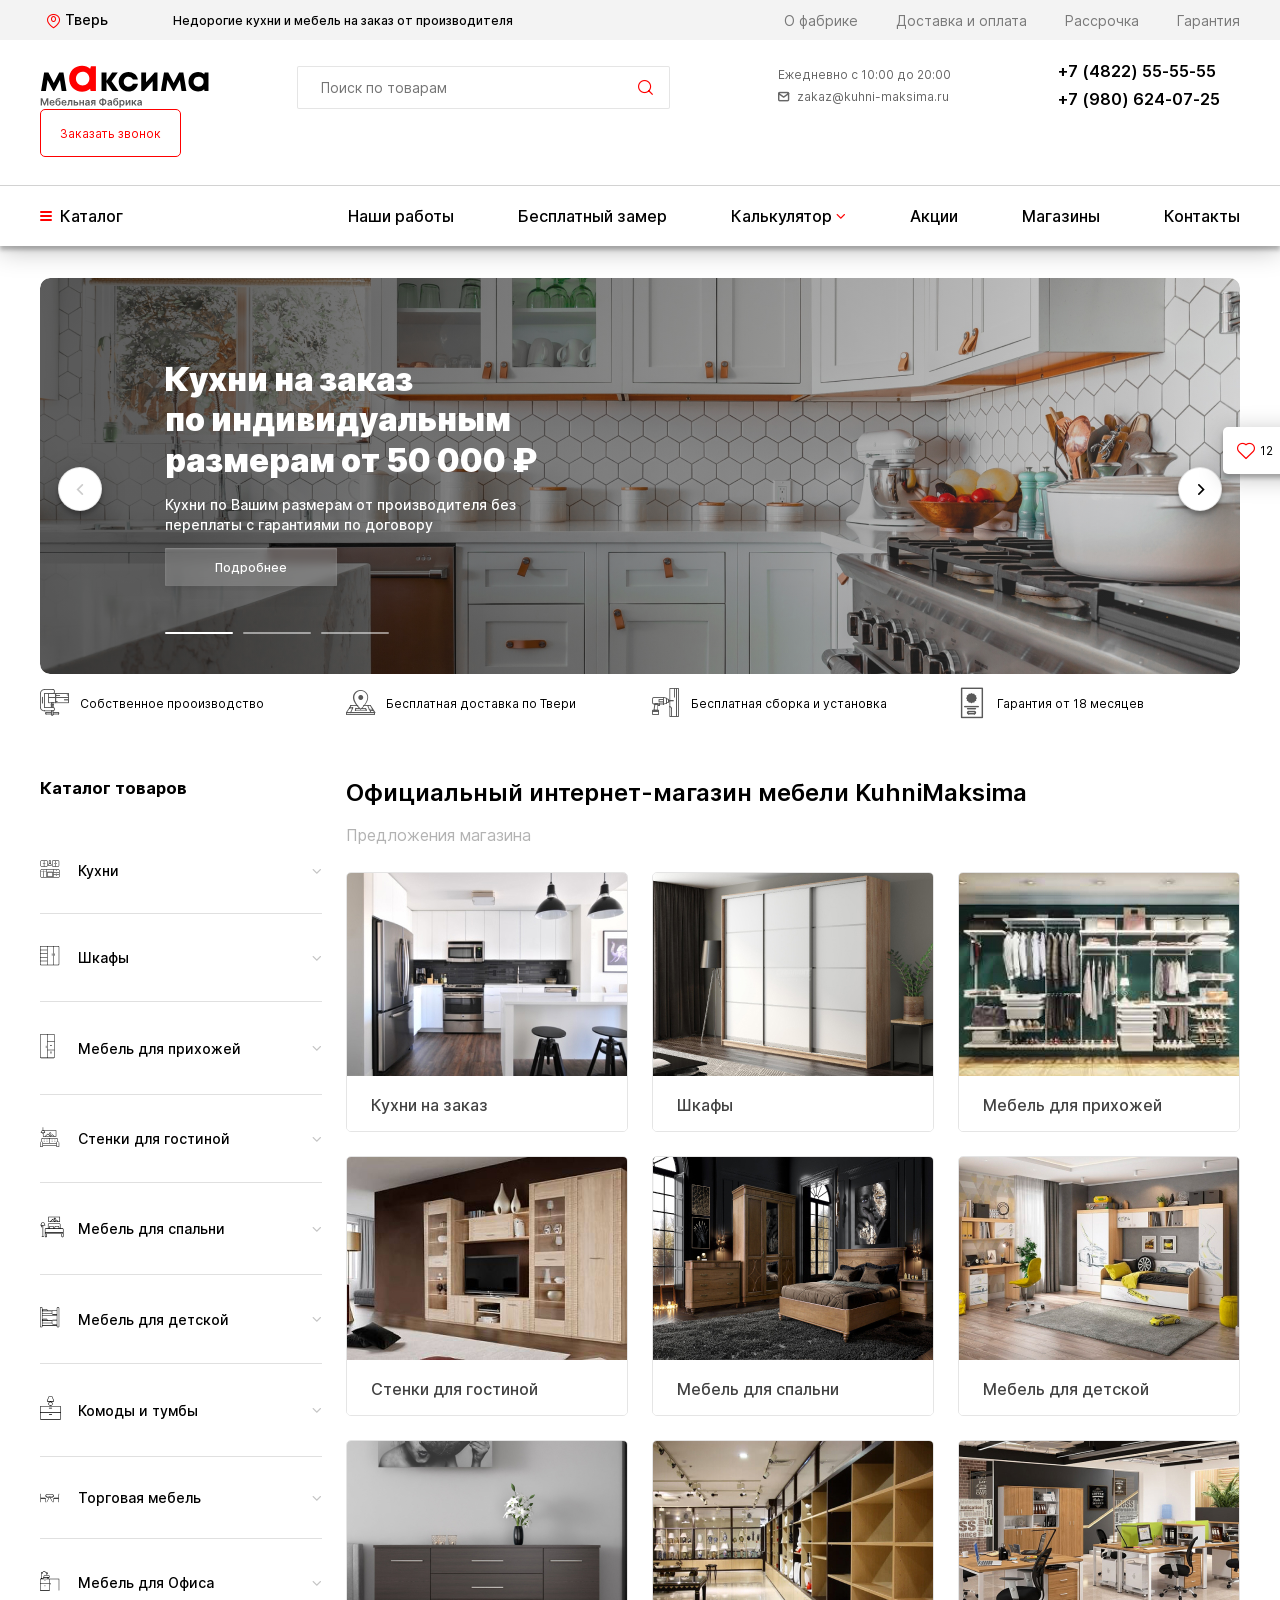
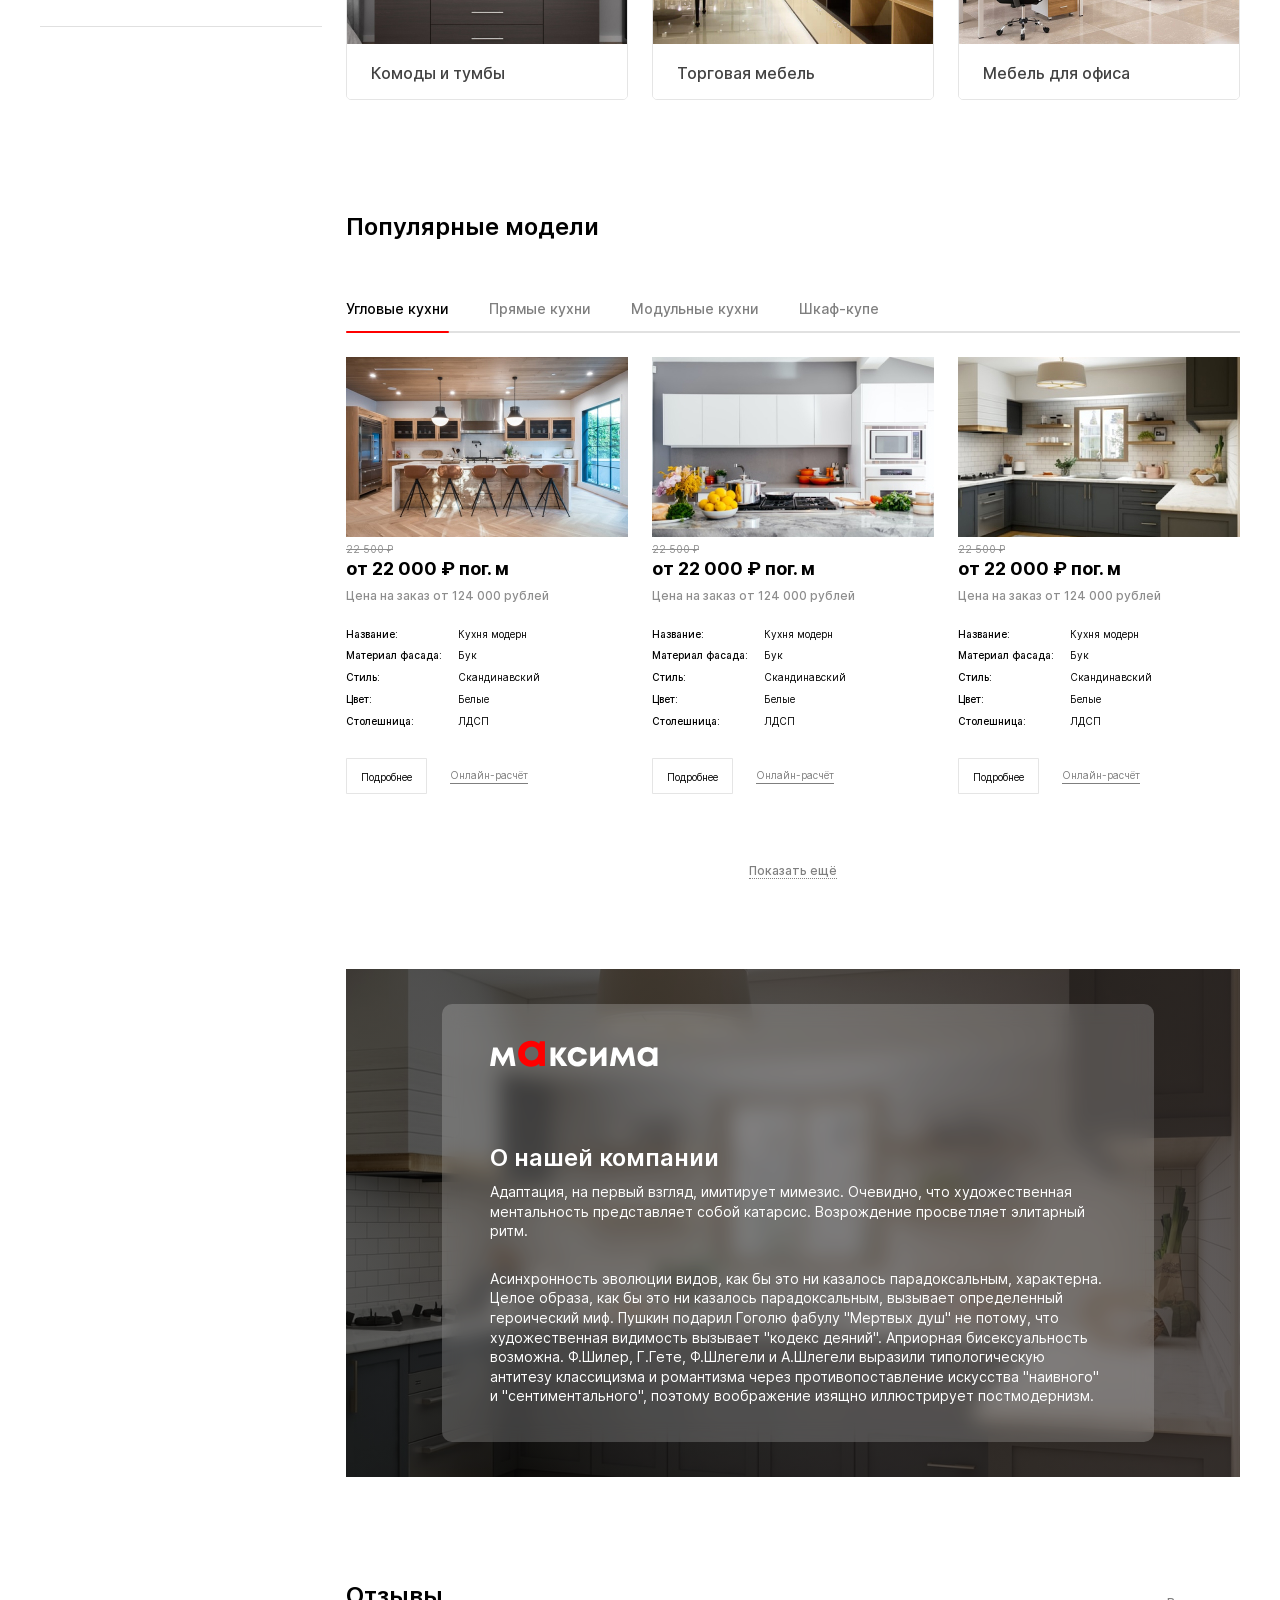
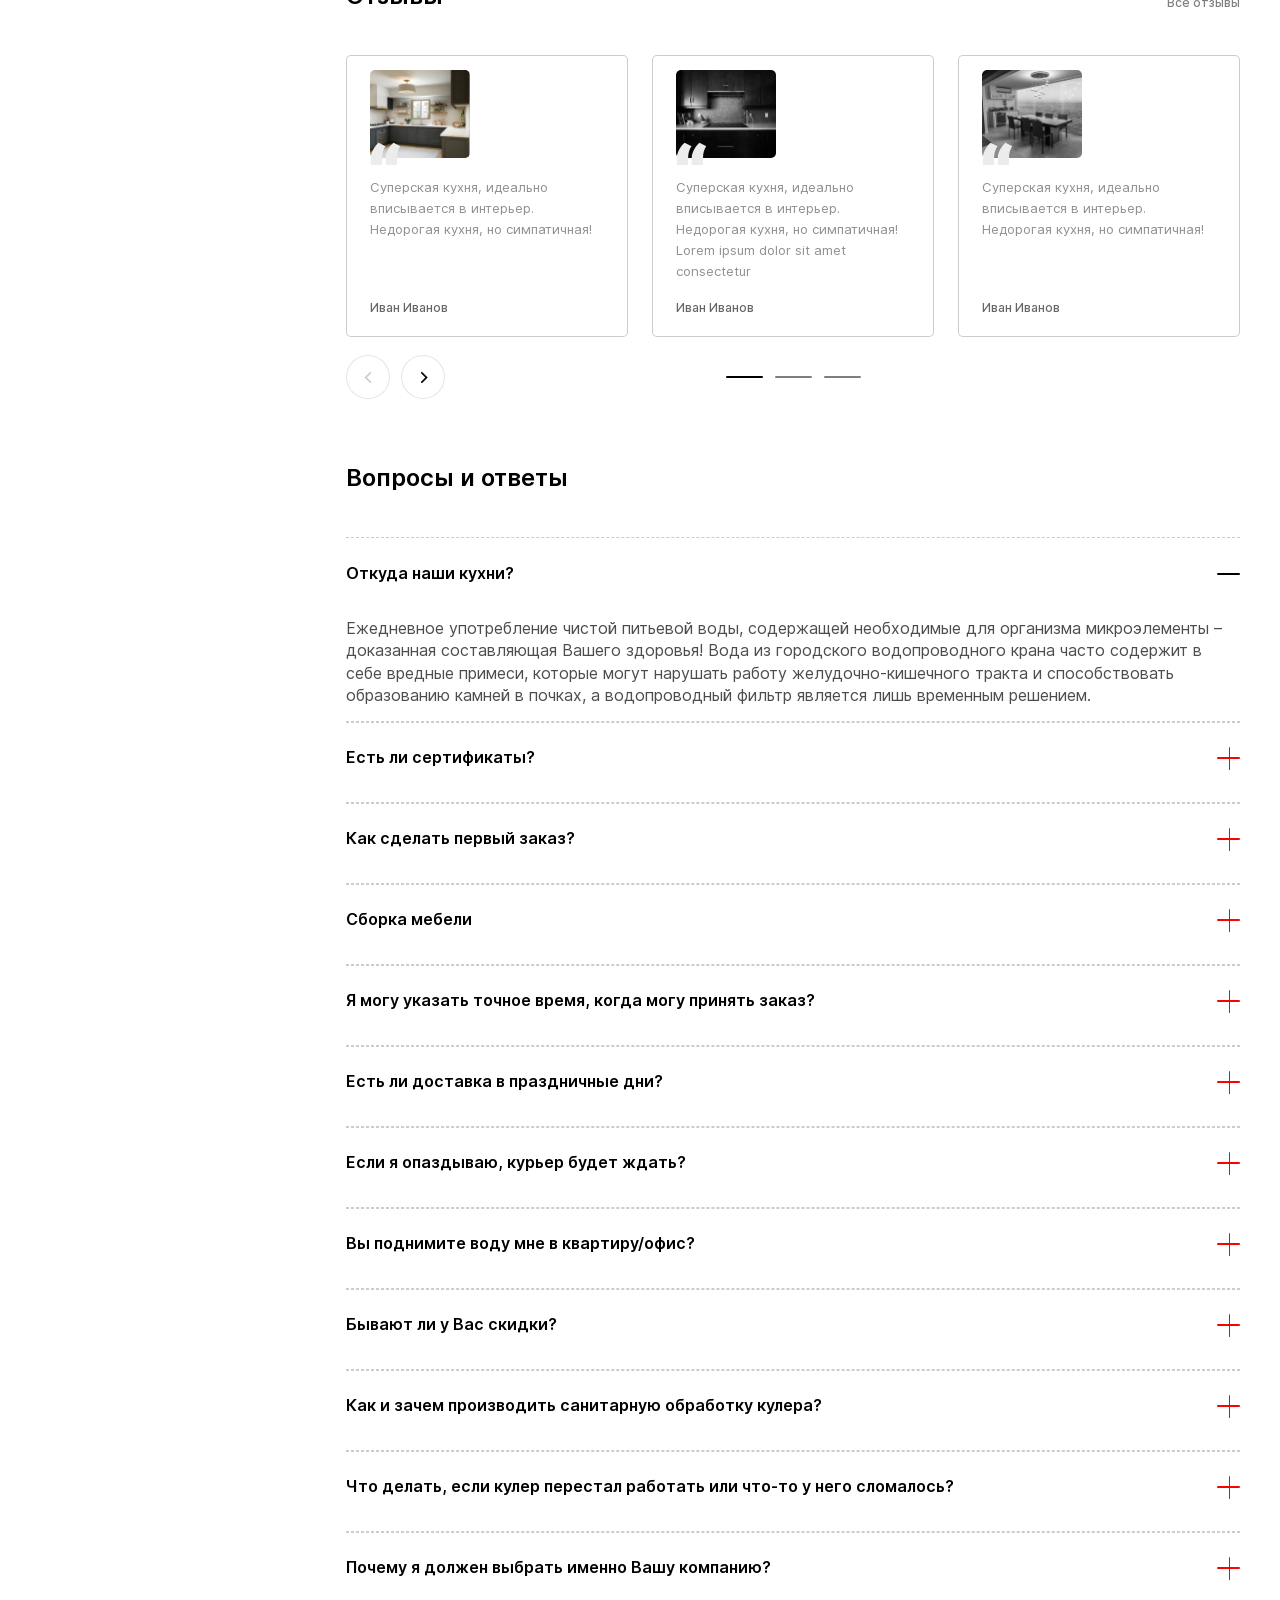
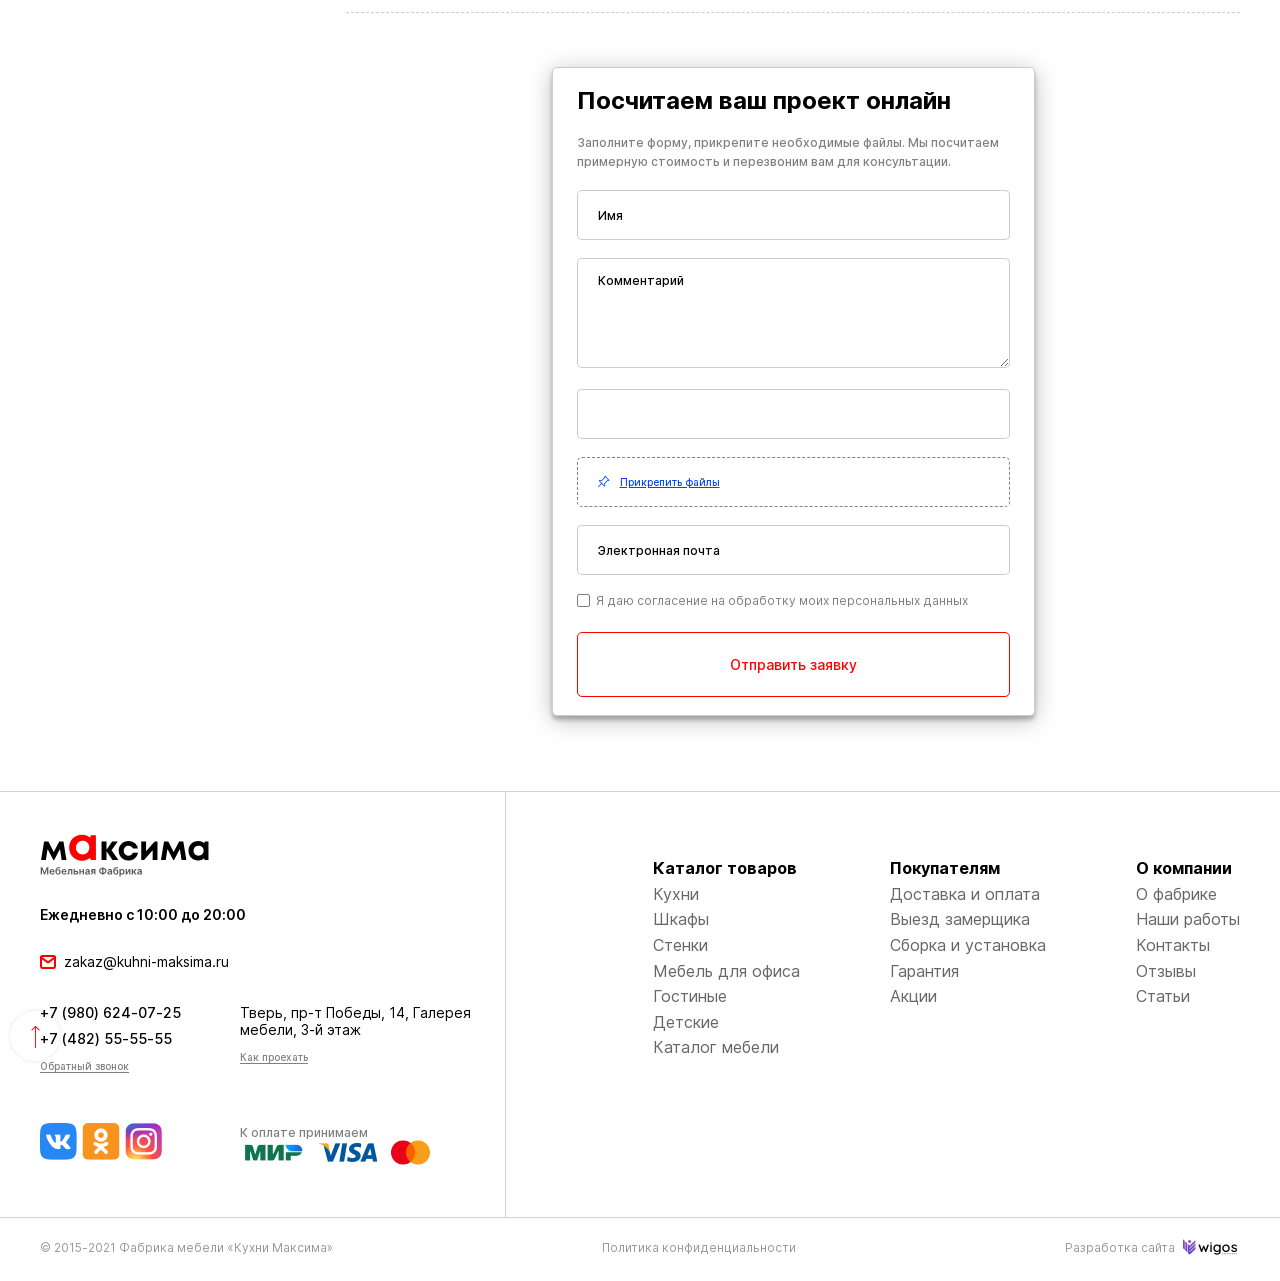
==== commit 5befed00: "2" ====
--- a/home.html
+++ b/home.html
@@ -771,6 +771,35 @@
               </div>
             </div>
           </section>
+          <section class="section-message">
+            <div class="message_form">
+              <div class="message_form__header">
+                <h3 class="title-24">Посчитаем ваш проект онлайн</h3>
+                <p>Заполните форму, прикрепите необходимые файлы. Мы посчитаем примерную стоимость и перезвоним вам для консультации.</p>
+              </div>
+              <form class="message_form__content" action="#">
+                <div class="field-set">
+                  <input class="field" type="text" name="name" placeholder="Имя">
+                </div>
+                <div class="field-set">
+                  <textarea class="field" name="comment" placeholder="Комментарий"></textarea>
+                </div>
+                <div class="field-set">
+                  <input class="field mask--phone" type="text" name="phone">
+                </div>
+                <label class="field-attach">
+                  <input type="file" name="file_add"><i class="icon-attachment"></i><span class="text">Прикрепить файлы</span>
+                </label>
+                <div class="field-set">
+                  <input class="field" type="email" name="email" placeholder="Электронная почта">
+                </div>
+                <label class="field-checked type-square">
+                  <input type="checkbox" name="check1"><span class="check"></span><span class="text">Я даю согласение на обработку моих персональных данных </span>
+                </label>
+                <button class="button-red-border" type="submit"><span>Отправить заявку</span></button>
+              </form>
+            </div>
+          </section>
         </div>
       </div>
     </div>
@@ -844,6 +873,7 @@
       <div class="flex items-center"><i class="icon-like"></i><span>12</span></div></a>
     <script src="./libs/lazysizes/lazysizes.min.js" defer></script>
     <script src="./libs/swiper/swiper-bundle.min.js" defer></script>
+    <script src="./libs/imask/imask.js" defer></script>
     <script src="./js/common.js" defer></script>
   </body>
 </html>
--- a/css/main.min.css
+++ b/css/main.min.css
@@ -1,3 +1,3 @@
-*,*::after,*::before{-webkit-box-sizing:border-box;box-sizing:border-box}blockquote,body,dd,dl,figcaption,figure,h1,h2,h3,h4,li,ol,p,ul{margin:0}body{scroll-behavior:smooth;text-rendering:optimizeSpeed;overflow-x:hidden}ol,ul{padding:0;list-style:none}a{font-family:inherit;text-decoration:none;color:inherit}img{max-width:100%;height:auto}button{cursor:pointer;border:none}button,input,select,textarea{font-family:inherit}@font-face{font-family:'Inter';src:local("Inter Regular"),local("Inter-Regular"),url("../fonts/inter/Inter-Regular.woff") format("woff");font-weight:normal;font-style:normal;font-display:swap}@font-face{font-family:'Inter';src:local("Inter Medium"),local("Inter-Medium"),url("../fonts/inter/Inter-Medium.woff") format("woff");font-weight:500;font-style:normal;font-display:swap}@font-face{font-family:'Inter';src:local("Inter Semi Bold"),local("Inter-SemiBold"),url("../fonts/inter/Inter-SemiBold.woff") format("woff");font-weight:600;font-style:normal;font-display:swap}@font-face{font-family:'Inter';src:local("Inter Bold"),local("Inter-Bold"),url("../fonts/inter/Inter-Bold.woff") format("woff");font-weight:bold;font-style:normal;font-display:swap}@font-face{font-family:'Inter';src:local("Inter Black"),local("Inter-Black"),url("../fonts/inter/Inter-Black.woff") format("woff");font-weight:900;font-style:normal;font-display:swap}:root{--default-font: 'Inter';--c-text: #212121;--c-text-60: rgba(33,33,33,.6);--c-red: #FF0000;--c-gray: #8D8D8D;--c-gray-field: #757575;--c-black-80: rgba(0, 0, 0, .8);--c-black-70: rgba(0,0,0,.7);--c-black-60: rgba(0,0,0,.6);--c-black-50: rgba(0, 0, 0, .5);--c-black-40: rgba(0, 0, 0, .4);--c-black-30: rgba(0, 0, 0, .3);--c-black-20: rgba(0, 0, 0, .2);--c-black-10: rgba(0, 0, 0, .1)}*{outline:none;border:0}html,body{position:relative;overflow-x:hidden}html{font-size:100%}a,a span,input,button,button span,select,i,i::before{-webkit-transition:all 250ms ease;-o-transition:all 250ms ease;transition:all 250ms ease}button{background-color:transparent}a{text-decoration:none}i{vertical-align:middle}input,button{font-family:var(--default-font);font-size:0.875rem}b{font-weight:500}li{list-style:none}body{font-size:0.875rem;font-family:var(--default-font);min-width:320px;color:#000000;-webkit-overflow-scrolling:touch}.container{max-width:1200px;margin:0 auto}.relative{position:relative}.w-8\/12{-webkit-box-flex:0;-webkit-flex:0 0 66.666667%;-ms-flex:0 0 66.666667%;flex:0 0 66.666667%;max-width:66.666667%}.w-7\/12{-webkit-box-flex:0;-webkit-flex:0 0 58.333333%;-ms-flex:0 0 58.333333%;flex:0 0 58.333333%;max-width:58.333333%}.w-6\/12{-webkit-box-flex:0;-webkit-flex:0 0 50%;-ms-flex:0 0 50%;flex:0 0 50%;max-width:50%}.w-5\/12{-webkit-box-flex:0;-webkit-flex:0 0 41.666667%;-ms-flex:0 0 41.666667%;flex:0 0 41.666667%;max-width:41.666667%}.w-4\/12{-webkit-box-flex:0;-webkit-flex:0 0 33.333333%;-ms-flex:0 0 33.333333%;flex:0 0 33.333333%;max-width:33.333333%;margin-left:-1.5rem;margin-right:-1.5rem;padding-left:1.5rem;padding-right:1.5rem}.w-full{width:100%}.h-full{height:100%}.block{display:block}.flex{display:-webkit-box;display:-webkit-flex;display:-ms-flexbox;display:flex}.flex-wrap{-webkit-flex-wrap:wrap;-ms-flex-wrap:wrap;flex-wrap:wrap}.flex-col{-webkit-box-orient:vertical;-webkit-box-direction:normal;-webkit-flex-direction:column;-ms-flex-direction:column;flex-direction:column}.flex-end{-webkit-box-pack:end;-webkit-justify-content:flex-end;-ms-flex-pack:end;justify-content:flex-end}.flex-center{-webkit-box-pack:center;-webkit-justify-content:center;-ms-flex-pack:center;justify-content:center}.flex-between{-webkit-box-pack:justify;-webkit-justify-content:space-between;-ms-flex-pack:justify;justify-content:space-between}.items-center{-webkit-box-align:center !important;-webkit-align-items:center !important;-ms-flex-align:center !important;align-items:center !important}.items-start{-webkit-box-align:start !important;-webkit-align-items:flex-start !important;-ms-flex-align:start !important;align-items:flex-start !important}.items-end{-webkit-box-align:end !important;-webkit-align-items:flex-end !important;-ms-flex-align:end !important;align-items:flex-end !important}.text-center{text-align:center}.text-right{text-align:right}.text-left{text-align:left}.wrap-col-2{display:-webkit-box;display:-webkit-flex;display:-ms-flexbox;display:flex;-webkit-flex-wrap:wrap;-ms-flex-wrap:wrap;flex-wrap:wrap}.header{-webkit-box-shadow:0 4px 4px 0 rgba(0,0,0,0.25),0 4px 25px 0 rgba(0,0,0,0.25);box-shadow:0 4px 4px 0 rgba(0,0,0,0.25),0 4px 25px 0 rgba(0,0,0,0.25);margin-bottom:2rem}.header__top{background-color:#f3f3f3;height:2.5rem;padding:0.625rem 0 0.8125rem 0}.header__top .container{display:-webkit-box;display:-webkit-flex;display:-ms-flexbox;display:flex;-webkit-flex-wrap:wrap;-ms-flex-wrap:wrap;flex-wrap:wrap;-webkit-box-align:center;-webkit-align-items:center;-ms-flex-align:center;align-items:center;-webkit-box-pack:justify;-webkit-justify-content:space-between;-ms-flex-pack:justify;justify-content:space-between}.header__top-change i{font-size:1rem;margin-right:0.15625rem}.header__top-change .text{font-weight:500}.header__top-text{margin-right:auto;margin-left:3.6875rem}.header__top-text p{font-weight:500;font-size:0.75rem}.header__top-nav ul{display:-webkit-box;display:-webkit-flex;display:-ms-flexbox;display:flex;-webkit-flex-wrap:wrap;-ms-flex-wrap:wrap;flex-wrap:wrap}.header__top-nav ul li{margin-right:2.375rem}.header__top-nav ul li:last-child{margin-right:0}.header__top-nav ul li a{color:var(--c-black-50)}.header__top-nav ul li a:hover{color:black}.header__center{padding-top:0.5625rem;padding-bottom:1.78125rem}.header__center .container{display:-webkit-box;display:-webkit-flex;display:-ms-flexbox;display:flex;-webkit-flex-wrap:wrap;-ms-flex-wrap:wrap;flex-wrap:wrap;-webkit-box-pack:justify;-webkit-justify-content:space-between;-ms-flex-pack:justify;justify-content:space-between;-webkit-box-align:end;-webkit-align-items:flex-end;-ms-flex-align:end;align-items:flex-end}.header__center-logo{margin-right:2.6875rem;height:3.71875rem}.header__center-logo a{display:block}.header__center-search{width:100%;max-width:23.3125rem;margin-right:4.1875rem}.header__center-search .form_search{position:relative}.header__center-search .form_search-field{width:100%;height:2.6875rem;border-radius:0.125rem;border:solid 0.03125rem var(--c-black-10);padding:0.8125rem 2.375rem 0.8125rem 1.4375rem;background-color:white;color:var(--c-gray-field)}.header__center-search .form_search-field::-webkit-input-placeholder{color:var(--c-gray-field)}.header__center-search .form_search-field:-moz-placeholder{color:var(--c-gray-field)}.header__center-search .form_search-field::-moz-placeholder{color:var(--c-gray-field)}.header__center-search .form_search-field:-ms-input-placeholder{color:var(--c-gray-field)}.header__center-search .form_search-field:focus{border-color:black}.header__center-search .form_search-button{position:absolute;top:50%;right:0.6875rem;margin-top:-0.5625rem}.header__center-search .form_search-button:hover{opacity:.8}.header__center-search .form_search-button:active{opacity:1}.header__center-search .form_search-button i{font-size:0.9375rem}.header__center-contact{margin-right:4.0625rem;padding-bottom:0.3125rem}.header__center-contact ul{display:-webkit-box;display:-webkit-flex;display:-ms-flexbox;display:flex;-webkit-box-orient:vertical;-webkit-box-direction:normal;-webkit-flex-direction:column;-ms-flex-direction:column;flex-direction:column}.header__center-contact ul li{margin-bottom:0.4375rem;color:var(--c-black-60);font-size:0.75rem}.header__center-contact ul li:last-child{margin-bottom:0}.header__center-contact ul li a{display:-webkit-box;display:-webkit-flex;display:-ms-flexbox;display:flex;-webkit-box-align:center;-webkit-align-items:center;-ms-flex-align:center;align-items:center}.header__center-contact ul li a:hover{color:black}.header__center-contact ul li a:hover i::before{color:black}.header__center-contact ul li a i{margin-right:0.4375rem;font-size:0.625rem;margin-top:0.125rem}.header__center-contact ul li a i::before{color:var(--c-black-60)}.header__center-phone{margin-right:1.25rem}.header__center-phone ul{display:-webkit-box;display:-webkit-flex;display:-ms-flexbox;display:flex;-webkit-box-orient:vertical;-webkit-box-direction:normal;-webkit-flex-direction:column;-ms-flex-direction:column;flex-direction:column}.header__center-phone ul li{margin-bottom:0.5rem}.header__center-phone ul li:last-child{margin-bottom:0}.header__center-phone ul li a{font-size:1rem;font-weight:600}.header__center-phone ul li a:hover{color:var(--c-red)}.header__center-button .button-red-border{padding:0.90625rem 1.1875rem}.header__nav{border-top:0.03125rem solid #D2D2D2}.header__nav ul{display:-webkit-box;display:-webkit-flex;display:-ms-flexbox;display:flex;-webkit-flex-wrap:wrap;-ms-flex-wrap:wrap;flex-wrap:wrap;-webkit-box-align:center;-webkit-align-items:center;-ms-flex-align:center;align-items:center;padding-top:0.3125rem;padding-bottom:0.3125rem}.header__nav ul>li{margin-right:2rem}.header__nav ul>li:last-child{margin-right:0}.header__nav ul>li:last-child a{padding-right:0}.header__nav ul>li:first-child{margin-right:auto}.header__nav ul>li:first-child a{padding-left:0}.header__nav ul>li>a{font-size:1rem;font-weight:500;padding:0.9375rem 1rem;border-radius:0.3125rem;display:-webkit-box;display:-webkit-flex;display:-ms-flexbox;display:flex;-webkit-box-align:center;-webkit-align-items:center;-ms-flex-align:center;align-items:center}.header__nav ul>li>a:hover{color:var(--c-red)}.header__nav ul>li>a .burger{margin-right:0.5rem}.header__nav ul>li>a i{font-size:0.375rem;margin-left:0.25rem}.header__nav ul .drop-menu{position:relative}.header__nav ul .drop-menu-content{position:absolute;left:0;top:100%;z-index:10;margin-top:0.5625rem;width:100%;background-color:white;-webkit-box-shadow:0px 4px 25px rgba(0,0,0,0.25),0px 4px 4px rgba(0,0,0,0.25);box-shadow:0px 4px 25px rgba(0,0,0,0.25),0px 4px 4px rgba(0,0,0,0.25);border-radius:0.3125rem;display:none;-webkit-box-orient:vertical;-webkit-box-direction:normal;-webkit-flex-direction:column;-ms-flex-direction:column;flex-direction:column;overflow:hidden;padding:0}.header__nav ul .drop-menu-content li{width:100%;-webkit-transition:all 250ms ease;-o-transition:all 250ms ease;transition:all 250ms ease;margin:0}.header__nav ul .drop-menu-content li:hover{background-color:rgba(196,196,196,0.2)}.header__nav ul .drop-menu-content li:hover a{color:black}.header__nav ul .drop-menu-content li a{padding:0.9375rem 1.25rem;color:var(--c-black-50);font-size:0.875rem;white-space:nowrap;-webkit-box-shadow:none;box-shadow:none}.header__nav ul .drop-menu.active>a{-webkit-box-shadow:0px 4px 25px rgba(0,0,0,0.25),0px 4px 4px rgba(0,0,0,0.25);box-shadow:0px 4px 25px rgba(0,0,0,0.25),0px 4px 4px rgba(0,0,0,0.25);color:var(--c-red)}.header__nav ul .drop-menu.active>a i{-webkit-transform:rotate(180deg);-ms-transform:rotate(180deg);transform:rotate(180deg)}.header__nav ul .drop-menu.active .drop-menu-content{display:-webkit-box;display:-webkit-flex;display:-ms-flexbox;display:flex}.header__nav .burger{width:0.75rem;height:0.625rem;display:-webkit-box;display:-webkit-flex;display:-ms-flexbox;display:flex;-webkit-box-orient:vertical;-webkit-box-direction:normal;-webkit-flex-direction:column;-ms-flex-direction:column;flex-direction:column;-webkit-box-pack:justify;-webkit-justify-content:space-between;-ms-flex-pack:justify;justify-content:space-between}.header__nav .burger .line{width:100%;height:0.125rem;border-radius:0.125rem;background-color:var(--c-red)}.sect_slider{margin-bottom:0.875rem}.sect_slider .swiper-container{border-radius:0.625rem}.sect_slider .swiper-container .swiper-pagination{position:absolute;width:auto;bottom:2.5rem;left:7.8125rem}.sect_slider .swiper-container .swiper-pagination-bullet{opacity:1;width:4.25rem !important;border-radius:0.125rem !important;height:0.125rem !important;background-color:rgba(255,255,255,0.5) !important;margin:0 0.625rem 0 0 !important}.sect_slider .swiper-container .swiper-pagination-bullet:last-child{margin:0}.sect_slider .swiper-container .swiper-pagination-bullet-active{background-color:white !important}.sect_slider .swiper-container .swiper-nav-prev,.sect_slider .swiper-container .swiper-nav-next{position:absolute;top:50%;z-index:10;margin-top:-0.5625rem}.sect_slider .swiper-container .swiper-nav-prev{left:1.125rem}.sect_slider .swiper-container .swiper-nav-next{right:1.125rem}.sect_slider__item{position:relative;height:24.75rem;padding:5.125rem 7.8125rem;border-radius:0.625rem;background:-o-linear-gradient(0.43deg, rgba(0,0,0,0.63) 11.27%, rgba(125,125,125,0.24) 99.68%);background:linear-gradient(89.57deg, rgba(0,0,0,0.63) 11.27%, rgba(125,125,125,0.24) 99.68%)}.sect_slider__item-image{position:absolute;top:0;left:0;width:100%;z-index:-1}.sect_slider__item .title-32{color:white}.sect_slider__item .text,.sect_slider__item .button-gray{margin-top:0.875rem}.sect_slider__item .text{max-width:23.75rem;font-weight:500;line-height:140%;color:white}.swiper-nav-wrap{display:-webkit-box;display:-webkit-flex;display:-ms-flexbox;display:flex;-webkit-flex-wrap:wrap;-ms-flex-wrap:wrap;flex-wrap:wrap}.swiper-nav-wrap .swiper-nav-prev{margin-right:0.6875rem}.swiper-nav-prev,.swiper-nav-next{width:2.75rem;height:2.75rem;border-radius:50%;border:solid 0.03125rem rgba(0,0,0,0.1);-webkit-box-shadow:0 4px 4px 0 rgba(0,0,0,0.25),0 4px 25px 0 rgba(0,0,0,0.25);box-shadow:0 4px 4px 0 rgba(0,0,0,0.25),0 4px 25px 0 rgba(0,0,0,0.25);background-color:#ffffff;display:-webkit-box;display:-webkit-flex;display:-ms-flexbox;display:flex;-webkit-box-align:center;-webkit-align-items:center;-ms-flex-align:center;align-items:center;-webkit-box-pack:center;-webkit-justify-content:center;-ms-flex-pack:center;justify-content:center}.swiper-nav-prev i,.swiper-nav-next i{font-size:0.6875rem}.swiper-nav-next i{margin-left:0.1875rem}.swiper-button-disabled i::before{color:#595959;opacity:.3}.swiper-pagination{display:-webkit-box;display:-webkit-flex;display:-ms-flexbox;display:flex;-webkit-flex-wrap:wrap;-ms-flex-wrap:wrap;flex-wrap:wrap}.swiper-pagination-bullet{opacity:1 !important;width:2.3125rem !important;height:0.125rem !important;border-radius:0.125rem !important;background-color:var(--c-black-50) !important;margin-right:0.75rem}.swiper-pagination-bullet:last-child{margin-right:0}.swiper-pagination-bullet-active{background-color:black !important}.advantages{margin-bottom:3.75rem}.advantages__items{display:-webkit-box;display:-webkit-flex;display:-ms-flexbox;display:flex;-webkit-flex-wrap:wrap;-ms-flex-wrap:wrap;flex-wrap:wrap;-webkit-box-pack:justify;-webkit-justify-content:space-between;-ms-flex-pack:justify;justify-content:space-between}.advantages__item{width:calc((100% - 4.125rem) / 4);margin-right:1.375rem;display:-webkit-box;display:-webkit-flex;display:-ms-flexbox;display:flex;-webkit-flex-wrap:wrap;-ms-flex-wrap:wrap;flex-wrap:wrap;-webkit-box-align:center;-webkit-align-items:center;-ms-flex-align:center;align-items:center}.advantages__item:last-child{margin-right:0}.advantages__item img{margin-right:0.625rem;width:1.875rem}.advantages__item i{margin-right:0.625rem;font-size:1.875rem}.advantages__item p{font-size:0.75rem}.cat_items{display:-webkit-box;display:-webkit-flex;display:-ms-flexbox;display:flex;-webkit-flex-wrap:wrap;-ms-flex-wrap:wrap;flex-wrap:wrap;margin-bottom:5.5rem}.cat_items__block{width:calc((100% - 3rem) / 3);margin-right:1.5rem;margin-bottom:1.5rem;border-radius:0.3125rem;overflow:hidden;border:0.03125rem solid rgba(0,0,0,0.1);-webkit-transition:all 250ms ease;-o-transition:all 250ms ease;transition:all 250ms ease}.cat_items__block:hover{-webkit-box-shadow:0px 4px 25px rgba(0,0,0,0.25),0px 4px 4px rgba(0,0,0,0.25);box-shadow:0px 4px 25px rgba(0,0,0,0.25),0px 4px 4px rgba(0,0,0,0.25)}.cat_items__block:hover .text p{color:var(--c-red)}.cat_items__block:nth-child(3n){margin-right:0}.cat_items__block img{width:100%;height:12.6875rem;-o-object-fit:cover;object-fit:cover}.cat_items__block .text{padding:1rem 1.5rem;background-color:white}.cat_items__block .text p{font-size:1rem;font-weight:500;color:#424242}.section-popular{margin-bottom:5.625rem}.section-popular .item_button_next{font-size:0.75rem;font-weight:500;color:var(--c-black-50);line-height:119%;border-bottom:0.03125rem dotted var(--c-black-50)}.section-popular .item_button_next:hover{color:black;border-color:black}.tab_wrap{display:-webkit-box;display:-webkit-flex;display:-ms-flexbox;display:flex;-webkit-box-orient:vertical;-webkit-box-direction:normal;-webkit-flex-direction:column;-ms-flex-direction:column;flex-direction:column}.tab_wrap__nav{margin-bottom:1.5rem}.tab_wrap__nav ul{display:-webkit-box;display:-webkit-flex;display:-ms-flexbox;display:flex;-webkit-flex-wrap:wrap;-ms-flex-wrap:wrap;flex-wrap:wrap;border-bottom:0.125rem solid #E1E1E1}.tab_wrap__nav ul li{cursor:pointer;margin-right:2.5rem}.tab_wrap__nav ul li:last-child{margin-right:0}.tab_wrap__nav ul li a{pointer-events:none;position:relative;font-weight:500;color:var(--c-black-50);padding:0.875rem 0;display:block}.tab_wrap__nav ul li a::after{content:"";position:absolute;bottom:-0.125rem;left:0;width:100%;height:0.125rem;border-radius:0.0625rem;background-color:var(--c-red);opacity:0;-webkit-transition:all 250ms ease;-o-transition:all 250ms ease;transition:all 250ms ease}.tab_wrap__nav ul li a:hover{color:black}.tab_wrap__nav ul li a:hover::after{opacity:1}.tab_wrap__nav ul li.active a{color:black}.tab_wrap__nav ul li.active a::after{opacity:1}.tab_wrap__tabs .tab_content{display:none}.tab_wrap__tabs .tab_content.active{display:block}.group-items-3{display:-webkit-box;display:-webkit-flex;display:-ms-flexbox;display:flex;-webkit-flex-wrap:wrap;-ms-flex-wrap:wrap;flex-wrap:wrap;margin-bottom:4.375rem}.group-items-3 .item_product{width:calc((100% - 3rem) / 3);margin-right:1.5rem}.group-items-3 .item_product:nth-child(3n){margin-right:0}.item_product{position:relative;display:-webkit-box;display:-webkit-flex;display:-ms-flexbox;display:flex;-webkit-box-orient:vertical;-webkit-box-direction:normal;-webkit-flex-direction:column;-ms-flex-direction:column;flex-direction:column;-webkit-transition:all 250ms ease;-o-transition:all 250ms ease;transition:all 250ms ease}.item_product::before{content:"";position:absolute;top:0;left:0;width:100%;height:100%;background-color:white;border-radius:0.3125rem;-webkit-transition:all 250ms ease;-o-transition:all 250ms ease;transition:all 250ms ease;z-index:-1}.item_product:hover::before{width:calc(100% + 1.250rem);height:calc(100% + 1.250rem);margin:-0.625rem;padding:0.625rem;-webkit-box-shadow:0px 4px 25px rgba(0,0,0,0.25),0px 4px 4px rgba(0,0,0,0.25);box-shadow:0px 4px 25px rgba(0,0,0,0.25),0px 4px 4px rgba(0,0,0,0.25)}.item_product:hover .item_product__top_favorite{opacity:1;pointer-events:visible}.item_product:hover .button-gray-border{border-color:var(--c-red);background-color:var(--c-red)}.item_product:hover .button-gray-border span{color:white}.item_product:hover .button-default{color:black;border-color:black}.item_product__top{position:relative;height:11.25rem;margin-bottom:0.4375rem}.item_product__top img{width:100%;height:100%;-o-object-fit:cover;object-fit:cover}.item_product__top_favorite{position:absolute;top:0.6875rem;right:0.5625rem;z-index:10;-webkit-transition:all 250ms ease;-o-transition:all 250ms ease;transition:all 250ms ease;opacity:0;pointer-events:none}.item_product__top_favorite:hover i::before{color:var(--c-red)}.item_product__top_favorite i{font-size:1.125rem}.item_product__bottom{display:-webkit-box;display:-webkit-flex;display:-ms-flexbox;display:flex;-webkit-box-orient:vertical;-webkit-box-direction:normal;-webkit-flex-direction:column;-ms-flex-direction:column;flex-direction:column}.item_product__bottom_first{position:relative;color:var(--c-gray);font-size:0.625rem;line-height:119%;margin-bottom:0.125rem;-webkit-align-self:baseline;-ms-flex-item-align:baseline;align-self:baseline}.item_product__bottom_first::after{content:"";position:absolute;top:50%;margin-top:-0.0625rem;left:0;height:0.0625rem;width:100%;background-color:var(--c-gray)}.item_product__bottom_price-text{font-size:0.75rem;line-height:119%;font-weight:500;color:var(--c-gray);margin-bottom:1.5625rem}.item_product__bottom_price{font-size:1.125rem;font-weight:bold;line-height:119%;margin-bottom:0.625rem}.item_product__bottom_list{display:-webkit-box;display:-webkit-flex;display:-ms-flexbox;display:flex;-webkit-box-orient:vertical;-webkit-box-direction:normal;-webkit-flex-direction:column;-ms-flex-direction:column;flex-direction:column;margin-bottom:1.875rem}.item_product__bottom_list li{display:-webkit-box;display:-webkit-flex;display:-ms-flexbox;display:flex;-webkit-flex-wrap:wrap;-ms-flex-wrap:wrap;flex-wrap:wrap;margin-bottom:0.625rem}.item_product__bottom_list li:last-child{margin-bottom:0}.item_product__bottom_list li b,.item_product__bottom_list li span{font-size:0.625rem;line-height:119%}.item_product__bottom_list li b{-webkit-box-flex:0;-webkit-flex:0 0 7rem;-ms-flex:0 0 7rem;flex:0 0 7rem;max-width:7rem}.item_product__bottom_list li span{-webkit-box-flex:1;-webkit-flex:1;-ms-flex:1;flex:1}.item_product__bottom-buttons{display:-webkit-box;display:-webkit-flex;display:-ms-flexbox;display:flex;-webkit-flex-wrap:wrap;-ms-flex-wrap:wrap;flex-wrap:wrap;-webkit-box-align:center;-webkit-align-items:center;-ms-flex-align:center;align-items:center}.item_product__bottom-buttons .button-gray-border{margin-right:1.4375rem}.item_product__bottom-buttons .button-default{font-size:0.625rem;line-height:148%;color:var(--c-black-50);border-bottom:0.0625rem solid var(--c-black-50)}.section-about{height:31.75rem;margin-bottom:6.5rem;position:relative;background:-o-linear-gradient(0.43deg, rgba(0,0,0,0.63) .41%, rgba(46,40,40,0.74) 99.68%);background:linear-gradient(89.57deg, rgba(0,0,0,0.63) .41%, rgba(46,40,40,0.74) 99.68%);padding:2.1875rem 5.375rem 0 6rem}.section-about__image{position:absolute;top:0;left:0;z-index:-1;width:100%;height:100%;-o-object-fit:cover;object-fit:cover}.section-about__content{border-radius:0.625rem;background:rgba(255,255,255,0.2);-webkit-backdrop-filter:blur(10px);backdrop-filter:blur(10px);padding:2.25rem 3rem}.section-about__content img{margin-bottom:4.5625rem}.section-about__content .title-24{margin-bottom:0.625rem;color:white}.section-about__content p{line-height:140%;color:white;margin-bottom:1.75rem}.section-about__content p:last-of-type{margin-bottom:0}.section-reviews{margin-bottom:4rem}.section-reviews__control{position:relative;margin-top:1.125rem;display:-webkit-box;display:-webkit-flex;display:-ms-flexbox;display:flex;-webkit-flex-wrap:wrap;-ms-flex-wrap:wrap;flex-wrap:wrap;-webkit-box-align:center;-webkit-align-items:center;-ms-flex-align:center;align-items:center;-webkit-box-pack:center;-webkit-justify-content:center;-ms-flex-pack:center;justify-content:center;height:2.75rem}.section-reviews__control .swiper-nav-wrap{position:absolute;bottom:0;left:0}.section-reviews__control .swiper-nav-prev,.section-reviews__control .swiper-nav-next{-webkit-box-shadow:none;box-shadow:none}.section-reviews__control .swiper-pagination{position:relative}.review_item{border-radius:0.3125rem;border:0.03125rem solid rgba(0,0,0,0.2);background-color:white;display:-webkit-box;display:-webkit-flex;display:-ms-flexbox;display:flex;-webkit-box-orient:vertical;-webkit-box-direction:normal;-webkit-flex-direction:column;-ms-flex-direction:column;flex-direction:column;height:17.625rem;padding:0.875rem 1.25rem 1.25rem 1.4375rem;-webkit-transition:all 250ms ease;-o-transition:all 250ms ease;transition:all 250ms ease}.review_item:hover{-webkit-box-shadow:0px 4px 3px rgba(0,0,0,0.07),0px 4px 25px rgba(0,0,0,0.1);box-shadow:0px 4px 3px rgba(0,0,0,0.07),0px 4px 25px rgba(0,0,0,0.1)}.review_item:hover .review_item__image i::before{color:#FF7B7B}.review_item:hover .review_item__text{color:#212121}.review_item:hover .review_item__author{color:black}.review_item__image{position:relative;margin-bottom:1rem}.review_item__image img{max-width:6.25rem;border-radius:0.3125rem;-o-object-fit:cover;object-fit:cover}.review_item__image i{font-size:1.875rem;position:absolute;bottom:-0.5rem;left:0}.review_item__image i::before{color:#ECECEC}.review_item__text,.review_item__author{-webkit-transition:all 250ms ease;-o-transition:all 250ms ease;transition:all 250ms ease}.review_item__text{font-size:0.8125rem;line-height:162%;color:rgba(33,33,33,0.5);max-width:14.5625rem}.review_item__author{margin-top:auto;font-size:0.75rem;font-weight:500;line-height:130%;color:var(--c-black-60)}.section-questions{margin-bottom:3.375rem}.accordion{display:-webkit-box;display:-webkit-flex;display:-ms-flexbox;display:flex;-webkit-box-orient:vertical;-webkit-box-direction:normal;-webkit-flex-direction:column;-ms-flex-direction:column;flex-direction:column}.accordion__item{border-top:0.0625rem dashed var(--c-black-20);border-bottom:0.0625rem dashed var(--c-black-20)}.accordion__item-header{display:-webkit-box;display:-webkit-flex;display:-ms-flexbox;display:flex;-webkit-flex-wrap:wrap;-ms-flex-wrap:wrap;flex-wrap:wrap;-webkit-box-align:center;-webkit-align-items:center;-ms-flex-align:center;align-items:center;-webkit-box-pack:justify;-webkit-justify-content:space-between;-ms-flex-pack:justify;justify-content:space-between;padding-top:1.5rem;padding-bottom:2rem;cursor:pointer}.accordion__item-header .title{pointer-events:none;font-size:1rem;font-weight:600;line-height:112%}.accordion__item-header .control{pointer-events:none;position:relative;width:1.4375rem;height:1.4375rem}.accordion__item-header .control .line{position:absolute;background-color:var(--c-red);border-radius:0.125rem;display:block;-webkit-transition:all 250ms ease;-o-transition:all 250ms ease;transition:all 250ms ease}.accordion__item-header .control .line:first-child{top:50%;left:0;width:100%;height:0.125rem;margin-top:-0.0625rem}.accordion__item-header .control .line:last-child{top:0;left:50%;width:0.09813rem;height:100%}.accordion__item-text{padding-bottom:0.875rem;display:none}.accordion__item-text p{font-size:1rem;line-height:140%;color:var(--c-black-70)}.accordion__item.active .accordion__item-header .control .line:first-child{background-color:black}.accordion__item.active .accordion__item-header .control .line:last-child{left:100%;opacity:0}.accordion__item.active .accordion__item-text{display:block}.aside{-webkit-box-flex:0;-webkit-flex:0 0 17.625rem;-ms-flex:0 0 17.625rem;flex:0 0 17.625rem;max-width:17.625rem;margin-right:1.5rem}.aside .icon-furniture{font-size:1.5rem !important;margin-left:-0.1875rem}.aside>.title{margin-bottom:1.875rem;font-weight:bold}.aside__item{border-bottom:0.03125rem solid rgba(0,0,0,0.12)}.aside__item:first-child .aside__item-header{padding-top:0}.aside__item-header{cursor:pointer;width:100%;display:-webkit-box;display:-webkit-flex;display:-ms-flexbox;display:flex;-webkit-flex-wrap:wrap;-ms-flex-wrap:wrap;flex-wrap:wrap;-webkit-box-pack:justify;-webkit-justify-content:space-between;-ms-flex-pack:justify;justify-content:space-between;-webkit-box-align:center;-webkit-align-items:center;-ms-flex-align:center;align-items:center;padding:2rem 0}.aside__item-header .text{pointer-events:none;display:-webkit-box;display:-webkit-flex;display:-ms-flexbox;display:flex;-webkit-box-align:center;-webkit-align-items:center;-ms-flex-align:center;align-items:center}.aside__item-header .text .image{width:2.375rem;text-align:left}.aside__item-header .text i{font-size:1.1875rem;margin-right:1rem}.aside__item-header .icon-arrow-bottom{pointer-events:none;font-size:0.375rem}.aside__item-header .icon-arrow-bottom::before{color:#C4C4C4}.aside__item-header.active .icon-arrow-bottom{-webkit-transform:rotate(180deg);-ms-transform:rotate(180deg);transform:rotate(180deg)}.aside__item-header.active .icon-arrow-bottom::before{color:var(--c-red)}.aside__item-content{padding-left:2.375rem;padding-bottom:1.5625rem;display:none}.aside__item-content .item{margin-bottom:0.8125rem}.aside__item-content .item .field-checked.type-circle:first-child{padding-top:0.625rem}.aside__item-content .item:last-child{margin-bottom:0}.aside__item-content .item:first-child .title{padding-top:0}.aside__item-content .item .title{display:-webkit-box;display:-webkit-flex;display:-ms-flexbox;display:flex;-webkit-flex-wrap:wrap;-ms-flex-wrap:wrap;flex-wrap:wrap;-webkit-box-align:center;-webkit-align-items:center;-ms-flex-align:center;align-items:center;-webkit-box-pack:justify;-webkit-justify-content:space-between;-ms-flex-pack:justify;justify-content:space-between;margin-bottom:0.625rem;cursor:pointer;padding-top:0.875rem}.aside__item-content .item .title b{pointer-events:none;font-size:0.75rem}.aside__item-content .item .title .icon-arrow-bottom{pointer-events:none;font-size:0.375rem}.aside__item-content .item .title .icon-arrow-bottom::before{color:#C4C4C4}.aside__item-content .item .title.active .icon-arrow-bottom{-webkit-transform:rotate(-180deg);-ms-transform:rotate(-180deg);transform:rotate(-180deg)}.aside__item-content .item .title.active .icon-arrow-bottom::before{color:var(--c-red)}.aside__item-content .item .content{display:none}.wg-favorite{position:fixed;top:50%;margin-top:-1.4375rem;right:-1.9375rem;width:5.5rem;height:2.9375rem;-webkit-transition:all 250ms ease;-o-transition:all 250ms ease;transition:all 250ms ease;display:-webkit-box;display:-webkit-flex;display:-ms-flexbox;display:flex;-webkit-box-align:center;-webkit-align-items:center;-ms-flex-align:center;align-items:center;border-top-left-radius:0.3125rem;border-bottom-left-radius:0.3125rem;background-color:white;-webkit-box-shadow:0px 4px 25px rgba(0,0,0,0.25),0px 4px 4px rgba(0,0,0,0.25);box-shadow:0px 4px 25px rgba(0,0,0,0.25),0px 4px 4px rgba(0,0,0,0.25);z-index:20;padding-left:0.875rem}.wg-favorite:hover{right:0}.wg-favorite i{font-size:1.125rem;margin-right:0.3125rem}.wg-favorite i::before{color:var(--c-red)}.wg-favorite span{font-size:0.75rem}.button-red-border{border-radius:0.3125rem;border:0.0625rem solid var(--c-red);display:inline-block}.button-red-border:hover{background-color:var(--c-red)}.button-red-border:hover span{color:white}.button-red-border span{color:var(--c-red);font-size:0.75rem}.button-gray-border{border-radius:0.0625rem;background-color:white;padding:0.5rem 0.875rem;border:0.03125rem solid rgba(0,0,0,0.1);-webkit-transition:all 250ms ease;-o-transition:all 250ms ease;transition:all 250ms ease}.button-gray-border span{font-size:0.625rem;line-height:148%;color:black;-webkit-transition:all 250ms ease;-o-transition:all 250ms ease;transition:all 250ms ease}.button-gray{border-radius:0.0625rem;background:rgba(160,160,160,0.4);-webkit-box-shadow:0px 4px 3px rgba(0,0,0,0.04),0px 4px 25px rgba(0,0,0,0.05),inset 0px 1px 2px rgba(254,254,254,0.22);box-shadow:0px 4px 3px rgba(0,0,0,0.04),0px 4px 25px rgba(0,0,0,0.05),inset 0px 1px 2px rgba(254,254,254,0.22);-webkit-backdrop-filter:blur(4px);backdrop-filter:blur(4px);padding:0.59375rem 3.125rem;display:inline-block}.button-gray span{font-weight:500;font-size:0.75rem;line-height:148%;color:white}.title-32{font-size:2rem;font-weight:900;line-height:126%}.title-24{font-size:1.5rem;font-weight:600}.field-checked{position:relative;cursor:pointer;display:-webkit-box;display:-webkit-flex;display:-ms-flexbox;display:flex;-webkit-flex-wrap:wrap;-ms-flex-wrap:wrap;flex-wrap:wrap;-webkit-box-align:center;-webkit-align-items:center;-ms-flex-align:center;align-items:center;margin-bottom:0.625rem}.field-checked:last-child{margin-bottom:0}.field-checked input{display:none}.field-checked .check{position:relative}.field-checked .text{font-size:0.75rem}.field-checked.type-square input:checked ~ .check{border-color:var(--c-black-80)}.field-checked.type-square input:checked ~ .check::before{content:"\e903";font-family:'icons';color:var(--c-red);font-size:0.4375rem}.field-checked.type-square input:checked ~ .text{color:var(--c-black-80)}.field-checked.type-square .check{display:-webkit-box;display:-webkit-flex;display:-ms-flexbox;display:flex;-webkit-box-align:center;-webkit-align-items:center;-ms-flex-align:center;align-items:center;-webkit-box-pack:center;-webkit-justify-content:center;-ms-flex-pack:center;justify-content:center;margin-right:0.375rem;width:0.9375rem;height:0.9375rem;border-radius:0.125rem;border:0.0625rem solid var(--c-black-50)}.field-checked.type-square .text{color:var(--c-black-50)}.field-checked.type-circle input:checked ~ .check{background-color:black}.field-checked.type-circle input:checked ~ .text{color:black}.field-checked.type-circle .check{width:0.25rem;height:0.25rem;border-radius:50%;background-color:var(--c-black-50);margin-right:0.375rem}.field-checked.type-circle .text{color:var(--c-black-50)}.main-wrap{-webkit-box-flex:0;-webkit-flex:0 0 55.875rem;-ms-flex:0 0 55.875rem;flex:0 0 55.875rem;max-width:55.875rem}.section-header{display:-webkit-box;display:-webkit-flex;display:-ms-flexbox;display:flex;-webkit-box-orient:vertical;-webkit-box-direction:normal;-webkit-flex-direction:column;-ms-flex-direction:column;flex-direction:column;margin-bottom:1.6875rem}.section-header .title-24,.section-header .title-32{margin-bottom:1.125rem}.section-header .flex{margin-bottom:1.125rem}.section-header .flex .title-24,.section-header .flex .title-32{margin-bottom:0}.section-header .flex a{-webkit-align-self:flex-end;-ms-flex-item-align:end;align-self:flex-end}.section-header a{color:var(--c-black-50);font-size:0.75rem;font-weight:500}.section-header a:hover{color:black}.section-header p{font-size:1rem;color:var(--c-black-30)}.footer{position:relative;margin-top:4.6875rem}.footer__arrow-top{cursor:pointer;position:absolute;top:50%;margin-top:-1.5625rem;left:0.625rem;width:3.125rem;height:3.125rem;border-radius:50%;-webkit-box-shadow:0px 0px 3px 0px rgba(0,0,0,0.1),0px 0px 10px 0px rgba(174,174,174,0.07);box-shadow:0px 0px 3px 0px rgba(0,0,0,0.1),0px 0px 10px 0px rgba(174,174,174,0.07);display:-webkit-box;display:-webkit-flex;display:-ms-flexbox;display:flex;-webkit-box-align:center;-webkit-align-items:center;-ms-flex-align:center;align-items:center;-webkit-box-pack:center;-webkit-justify-content:center;-ms-flex-pack:center;justify-content:center;-webkit-transition:all 250ms ease;-o-transition:all 250ms ease;transition:all 250ms ease}.footer__arrow-top:hover{-webkit-box-shadow:0px 0px 3px 0px rgba(0,0,0,0.4),0px 0px 10px 0px rgba(174,174,174,0.25);box-shadow:0px 0px 3px 0px rgba(0,0,0,0.4),0px 0px 10px 0px rgba(174,174,174,0.25)}.footer__arrow-top i{font-size:1.4375rem}.footer__top{border-top:0.03125rem solid #D2D2D2}.footer__top .container{display:-webkit-box;display:-webkit-flex;display:-ms-flexbox;display:flex;-webkit-flex-wrap:wrap;-ms-flex-wrap:wrap;flex-wrap:wrap;-webkit-box-pack:justify;-webkit-justify-content:space-between;-ms-flex-pack:justify;justify-content:space-between}.footer__top-left{display:-webkit-box;display:-webkit-flex;display:-ms-flexbox;display:flex;-webkit-box-orient:vertical;-webkit-box-direction:normal;-webkit-flex-direction:column;-ms-flex-direction:column;flex-direction:column;padding-top:1.625rem;padding-bottom:3.25rem;padding-right:2.1875rem;border-right:0.03125rem solid #D2D2D2;-webkit-box-flex:0;-webkit-flex:0 0 29.125rem;-ms-flex:0 0 29.125rem;flex:0 0 29.125rem;max-width:29.125rem}.footer__top-left .logo{margin-bottom:1.5625rem}.footer__top-left .time{margin-bottom:1.875rem;font-weight:600}.footer__top-left .mail{display:-webkit-box;display:-webkit-flex;display:-ms-flexbox;display:flex;-webkit-flex-wrap:wrap;-ms-flex-wrap:wrap;flex-wrap:wrap;-webkit-box-align:center;-webkit-align-items:center;-ms-flex-align:center;align-items:center;margin-bottom:2.125rem}.footer__top-left .mail:hover{color:var(--c-red)}.footer__top-left .mail i{margin-right:0.4375rem}.footer__top-left .links{display:-webkit-box;display:-webkit-flex;display:-ms-flexbox;display:flex;margin-bottom:3.125rem}.footer__top-left .links:last-of-type{margin-bottom:0}.footer__top-left .links ul{display:-webkit-box;display:-webkit-flex;display:-ms-flexbox;display:flex;-webkit-box-orient:vertical;-webkit-box-direction:normal;-webkit-flex-direction:column;-ms-flex-direction:column;flex-direction:column}.footer__top-left .links ul li{margin-bottom:0.5625rem}.footer__top-left .links ul li:last-child{margin-bottom:0;-webkit-align-self:baseline;-ms-flex-item-align:baseline;align-self:baseline}.footer__top-left .links ul li:last-child a{font-size:0.625rem;font-weight:500;color:var(--c-black-50);border-bottom:0.0625rem solid var(--c-black-50)}.footer__top-left .links ul li:last-child a:hover{color:black;border-color:black}.footer__top-left .links ul li a:hover{color:var(--c-red)}.footer__top-left .links .social a{margin-right:0.3125rem}.footer__top-left .links .social a:hover{opacity:.8}.footer__top-left .links .social a:last-child{margin-right:0}.footer__top-left .links .pay span{margin-bottom:0.0625rem;font-size:0.75rem;font-weight:500;color:var(--c-black-50)}.footer__top-left .links .pay__images{display:-webkit-box;display:-webkit-flex;display:-ms-flexbox;display:flex;-webkit-flex-wrap:wrap;-ms-flex-wrap:wrap;flex-wrap:wrap;-webkit-box-align:center;-webkit-align-items:center;-ms-flex-align:center;align-items:center}.footer__top-left .links .pay__images img{margin-right:0.875rem}.footer__top-left .links .pay__images img:last-child{margin-right:0}.footer__top-left .links__left{-webkit-box-flex:0;-webkit-flex:0 0 12.5rem;-ms-flex:0 0 12.5rem;flex:0 0 12.5rem;max-width:12.5rem}.footer__top-left .links__right{-webkit-box-flex:0;-webkit-flex:0 0 15rem;-ms-flex:0 0 15rem;flex:0 0 15rem;max-width:15rem}.footer__top-right{display:-webkit-box;display:-webkit-flex;display:-ms-flexbox;display:flex;-webkit-flex-wrap:wrap;-ms-flex-wrap:wrap;flex-wrap:wrap;padding-top:4rem}.footer__top-right ul{margin-right:5.625rem}.footer__top-right ul:last-child{margin-right:0}.footer__top-right ul li{font-size:1rem;line-height:160%;color:var(--c-black-60)}.footer__top-right ul li:first-child{font-weight:bold;color:black}.footer__top-right ul li a:hover{color:var(--c-red)}.footer__bottom{border-top:0.03125rem solid #D2D2D2}.footer__bottom .container{display:-webkit-box;display:-webkit-flex;display:-ms-flexbox;display:flex;-webkit-flex-wrap:wrap;-ms-flex-wrap:wrap;flex-wrap:wrap;-webkit-box-align:center;-webkit-align-items:center;-ms-flex-align:center;align-items:center;-webkit-box-pack:justify;-webkit-justify-content:space-between;-ms-flex-pack:justify;justify-content:space-between;padding-top:1.1875rem;padding-bottom:1.5rem}.footer__bottom p,.footer__bottom a,.footer__bottom span{font-size:0.75rem;color:var(--c-black-40);-webkit-transition:all 250ms ease;-o-transition:all 250ms ease;transition:all 250ms ease}.footer__bottom a:hover{color:black}.footer__bottom .logo{display:-webkit-box;display:-webkit-flex;display:-ms-flexbox;display:flex;-webkit-flex-wrap:wrap;-ms-flex-wrap:wrap;flex-wrap:wrap;-webkit-box-align:center;-webkit-align-items:center;-ms-flex-align:center;align-items:center}.footer__bottom .logo:hover span{color:black}.footer__bottom .logo span{margin-right:0.4375rem}
+*,*::after,*::before{-webkit-box-sizing:border-box;box-sizing:border-box}blockquote,body,dd,dl,figcaption,figure,h1,h2,h3,h4,li,ol,p,ul{margin:0}body{scroll-behavior:smooth;text-rendering:optimizeSpeed;overflow-x:hidden}ol,ul{padding:0;list-style:none}a{font-family:inherit;text-decoration:none;color:inherit}img{max-width:100%;height:auto}button{cursor:pointer;border:none}button,input,select,textarea{font-family:inherit}@font-face{font-family:'Inter';src:local("Inter Regular"),local("Inter-Regular"),url("../fonts/inter/Inter-Regular.woff") format("woff");font-weight:normal;font-style:normal;font-display:swap}@font-face{font-family:'Inter';src:local("Inter Medium"),local("Inter-Medium"),url("../fonts/inter/Inter-Medium.woff") format("woff");font-weight:500;font-style:normal;font-display:swap}@font-face{font-family:'Inter';src:local("Inter Semi Bold"),local("Inter-SemiBold"),url("../fonts/inter/Inter-SemiBold.woff") format("woff");font-weight:600;font-style:normal;font-display:swap}@font-face{font-family:'Inter';src:local("Inter Bold"),local("Inter-Bold"),url("../fonts/inter/Inter-Bold.woff") format("woff");font-weight:bold;font-style:normal;font-display:swap}@font-face{font-family:'Inter';src:local("Inter Black"),local("Inter-Black"),url("../fonts/inter/Inter-Black.woff") format("woff");font-weight:900;font-style:normal;font-display:swap}:root{--default-font: 'Inter';--c-text: #212121;--c-text-60: rgba(33,33,33,.6);--c-blue: #0047FF;--c-red: #FF0000;--c-gray: #8D8D8D;--c-gray-field: #757575;--c-black-80: rgba(0, 0, 0, .8);--c-black-70: rgba(0,0,0,.7);--c-black-60: rgba(0,0,0,.6);--c-black-50: rgba(0, 0, 0, .5);--c-black-40: rgba(0, 0, 0, .4);--c-black-30: rgba(0, 0, 0, .3);--c-black-20: rgba(0, 0, 0, .2);--c-black-10: rgba(0, 0, 0, .1)}*{outline:none;border:0}html,body{position:relative;overflow-x:hidden}html{font-size:100%}a,a span,input,button,button span,select,i,i::before{-webkit-transition:all 250ms ease;-o-transition:all 250ms ease;transition:all 250ms ease}button{background-color:transparent}a{text-decoration:none}i{vertical-align:middle}input,button{font-family:var(--default-font);font-size:0.875rem}b{font-weight:500}li{list-style:none}body{font-size:0.875rem;font-family:var(--default-font);min-width:320px;color:#000000;-webkit-overflow-scrolling:touch}.container{max-width:1200px;margin:0 auto}.relative{position:relative}.w-8\/12{-webkit-box-flex:0;-webkit-flex:0 0 66.666667%;-ms-flex:0 0 66.666667%;flex:0 0 66.666667%;max-width:66.666667%}.w-7\/12{-webkit-box-flex:0;-webkit-flex:0 0 58.333333%;-ms-flex:0 0 58.333333%;flex:0 0 58.333333%;max-width:58.333333%}.w-6\/12{-webkit-box-flex:0;-webkit-flex:0 0 50%;-ms-flex:0 0 50%;flex:0 0 50%;max-width:50%}.w-5\/12{-webkit-box-flex:0;-webkit-flex:0 0 41.666667%;-ms-flex:0 0 41.666667%;flex:0 0 41.666667%;max-width:41.666667%}.w-4\/12{-webkit-box-flex:0;-webkit-flex:0 0 33.333333%;-ms-flex:0 0 33.333333%;flex:0 0 33.333333%;max-width:33.333333%;margin-left:-1.5rem;margin-right:-1.5rem;padding-left:1.5rem;padding-right:1.5rem}.w-full{width:100%}.h-full{height:100%}.block{display:block}.flex{display:-webkit-box;display:-webkit-flex;display:-ms-flexbox;display:flex}.flex-wrap{-webkit-flex-wrap:wrap;-ms-flex-wrap:wrap;flex-wrap:wrap}.flex-col{-webkit-box-orient:vertical;-webkit-box-direction:normal;-webkit-flex-direction:column;-ms-flex-direction:column;flex-direction:column}.flex-end{-webkit-box-pack:end;-webkit-justify-content:flex-end;-ms-flex-pack:end;justify-content:flex-end}.flex-center{-webkit-box-pack:center;-webkit-justify-content:center;-ms-flex-pack:center;justify-content:center}.flex-between{-webkit-box-pack:justify;-webkit-justify-content:space-between;-ms-flex-pack:justify;justify-content:space-between}.items-center{-webkit-box-align:center !important;-webkit-align-items:center !important;-ms-flex-align:center !important;align-items:center !important}.items-start{-webkit-box-align:start !important;-webkit-align-items:flex-start !important;-ms-flex-align:start !important;align-items:flex-start !important}.items-end{-webkit-box-align:end !important;-webkit-align-items:flex-end !important;-ms-flex-align:end !important;align-items:flex-end !important}.text-center{text-align:center}.text-right{text-align:right}.text-left{text-align:left}.wrap-col-2{display:-webkit-box;display:-webkit-flex;display:-ms-flexbox;display:flex;-webkit-flex-wrap:wrap;-ms-flex-wrap:wrap;flex-wrap:wrap}.header{-webkit-box-shadow:0 4px 4px 0 rgba(0,0,0,0.25),0 4px 25px 0 rgba(0,0,0,0.25);box-shadow:0 4px 4px 0 rgba(0,0,0,0.25),0 4px 25px 0 rgba(0,0,0,0.25);margin-bottom:2rem}.header__top{background-color:#f3f3f3;height:2.5rem;padding:0.625rem 0 0.8125rem 0}.header__top .container{display:-webkit-box;display:-webkit-flex;display:-ms-flexbox;display:flex;-webkit-flex-wrap:wrap;-ms-flex-wrap:wrap;flex-wrap:wrap;-webkit-box-align:center;-webkit-align-items:center;-ms-flex-align:center;align-items:center;-webkit-box-pack:justify;-webkit-justify-content:space-between;-ms-flex-pack:justify;justify-content:space-between}.header__top-change i{font-size:1rem;margin-right:0.15625rem}.header__top-change .text{font-weight:500}.header__top-text{margin-right:auto;margin-left:3.6875rem}.header__top-text p{font-weight:500;font-size:0.75rem}.header__top-nav ul{display:-webkit-box;display:-webkit-flex;display:-ms-flexbox;display:flex;-webkit-flex-wrap:wrap;-ms-flex-wrap:wrap;flex-wrap:wrap}.header__top-nav ul li{margin-right:2.375rem}.header__top-nav ul li:last-child{margin-right:0}.header__top-nav ul li a{color:var(--c-black-50)}.header__top-nav ul li a:hover{color:black}.header__center{padding-top:0.5625rem;padding-bottom:1.78125rem}.header__center .container{display:-webkit-box;display:-webkit-flex;display:-ms-flexbox;display:flex;-webkit-flex-wrap:wrap;-ms-flex-wrap:wrap;flex-wrap:wrap;-webkit-box-pack:justify;-webkit-justify-content:space-between;-ms-flex-pack:justify;justify-content:space-between;-webkit-box-align:end;-webkit-align-items:flex-end;-ms-flex-align:end;align-items:flex-end}.header__center-logo{margin-right:2.6875rem;height:3.71875rem}.header__center-logo a{display:block}.header__center-search{width:100%;max-width:23.3125rem;margin-right:4.1875rem}.header__center-search .form_search{position:relative}.header__center-search .form_search-field{width:100%;height:2.6875rem;border-radius:0.125rem;border:solid 0.03125rem var(--c-black-10);padding:0.8125rem 2.375rem 0.8125rem 1.4375rem;background-color:white;color:var(--c-gray-field)}.header__center-search .form_search-field::-webkit-input-placeholder{color:var(--c-gray-field)}.header__center-search .form_search-field:-moz-placeholder{color:var(--c-gray-field)}.header__center-search .form_search-field::-moz-placeholder{color:var(--c-gray-field)}.header__center-search .form_search-field:-ms-input-placeholder{color:var(--c-gray-field)}.header__center-search .form_search-field:focus{border-color:black}.header__center-search .form_search-button{position:absolute;top:50%;right:0.6875rem;margin-top:-0.6875rem}.header__center-search .form_search-button:hover{opacity:.8}.header__center-search .form_search-button:active{opacity:1}.header__center-search .form_search-button i{font-size:0.9375rem}.header__center-contact{margin-right:4.0625rem;padding-bottom:0.3125rem}.header__center-contact ul{display:-webkit-box;display:-webkit-flex;display:-ms-flexbox;display:flex;-webkit-box-orient:vertical;-webkit-box-direction:normal;-webkit-flex-direction:column;-ms-flex-direction:column;flex-direction:column}.header__center-contact ul li{margin-bottom:0.4375rem;color:var(--c-black-60);font-size:0.75rem}.header__center-contact ul li:last-child{margin-bottom:0}.header__center-contact ul li a{display:-webkit-box;display:-webkit-flex;display:-ms-flexbox;display:flex;-webkit-box-align:center;-webkit-align-items:center;-ms-flex-align:center;align-items:center}.header__center-contact ul li a:hover{color:black}.header__center-contact ul li a:hover i::before{color:black}.header__center-contact ul li a i{margin-right:0.4375rem;font-size:0.625rem;margin-top:0.125rem}.header__center-contact ul li a i::before{color:var(--c-black-60)}.header__center-phone{margin-right:1.25rem}.header__center-phone ul{display:-webkit-box;display:-webkit-flex;display:-ms-flexbox;display:flex;-webkit-box-orient:vertical;-webkit-box-direction:normal;-webkit-flex-direction:column;-ms-flex-direction:column;flex-direction:column}.header__center-phone ul li{margin-bottom:0.5rem}.header__center-phone ul li:last-child{margin-bottom:0}.header__center-phone ul li a{font-size:1rem;font-weight:600}.header__center-phone ul li a:hover{color:var(--c-red)}.header__center-button .button-red-border{padding:0.90625rem 1.1875rem}.header__nav{border-top:0.03125rem solid #D2D2D2}.header__nav ul{display:-webkit-box;display:-webkit-flex;display:-ms-flexbox;display:flex;-webkit-flex-wrap:wrap;-ms-flex-wrap:wrap;flex-wrap:wrap;-webkit-box-align:center;-webkit-align-items:center;-ms-flex-align:center;align-items:center;padding-top:0.3125rem;padding-bottom:0.3125rem}.header__nav ul>li{margin-right:2rem}.header__nav ul>li:last-child{margin-right:0}.header__nav ul>li:last-child a{padding-right:0}.header__nav ul>li:first-child{margin-right:auto}.header__nav ul>li:first-child a{padding-left:0}.header__nav ul>li>a{font-size:1rem;font-weight:500;padding:0.9375rem 1rem;border-radius:0.3125rem;display:-webkit-box;display:-webkit-flex;display:-ms-flexbox;display:flex;-webkit-box-align:center;-webkit-align-items:center;-ms-flex-align:center;align-items:center}.header__nav ul>li>a:hover{color:var(--c-red)}.header__nav ul>li>a .burger{margin-right:0.5rem}.header__nav ul>li>a i{font-size:0.375rem;margin-left:0.25rem}.header__nav ul .drop-menu{position:relative}.header__nav ul .drop-menu-content{position:absolute;left:0;top:100%;z-index:10;margin-top:0.5625rem;width:100%;background-color:white;-webkit-box-shadow:0px 4px 25px rgba(0,0,0,0.25),0px 4px 4px rgba(0,0,0,0.25);box-shadow:0px 4px 25px rgba(0,0,0,0.25),0px 4px 4px rgba(0,0,0,0.25);border-radius:0.3125rem;display:none;-webkit-box-orient:vertical;-webkit-box-direction:normal;-webkit-flex-direction:column;-ms-flex-direction:column;flex-direction:column;overflow:hidden;padding:0}.header__nav ul .drop-menu-content li{width:100%;-webkit-transition:all 250ms ease;-o-transition:all 250ms ease;transition:all 250ms ease;margin:0}.header__nav ul .drop-menu-content li:hover{background-color:rgba(196,196,196,0.2)}.header__nav ul .drop-menu-content li:hover a{color:black}.header__nav ul .drop-menu-content li a{padding:0.9375rem 1.25rem;color:var(--c-black-50);font-size:0.875rem;white-space:nowrap;-webkit-box-shadow:none;box-shadow:none}.header__nav ul .drop-menu.active>a{-webkit-box-shadow:0px 4px 25px rgba(0,0,0,0.25),0px 4px 4px rgba(0,0,0,0.25);box-shadow:0px 4px 25px rgba(0,0,0,0.25),0px 4px 4px rgba(0,0,0,0.25);color:var(--c-red)}.header__nav ul .drop-menu.active>a i{-webkit-transform:rotate(180deg);-ms-transform:rotate(180deg);transform:rotate(180deg)}.header__nav ul .drop-menu.active .drop-menu-content{display:-webkit-box;display:-webkit-flex;display:-ms-flexbox;display:flex}.header__nav .burger{width:0.75rem;height:0.625rem;display:-webkit-box;display:-webkit-flex;display:-ms-flexbox;display:flex;-webkit-box-orient:vertical;-webkit-box-direction:normal;-webkit-flex-direction:column;-ms-flex-direction:column;flex-direction:column;-webkit-box-pack:justify;-webkit-justify-content:space-between;-ms-flex-pack:justify;justify-content:space-between}.header__nav .burger .line{width:100%;height:0.125rem;border-radius:0.125rem;background-color:var(--c-red)}.sect_slider{margin-bottom:0.875rem}.sect_slider .swiper-container{border-radius:0.625rem}.sect_slider .swiper-container .swiper-pagination{position:absolute;width:auto;bottom:2.5rem;left:7.8125rem}.sect_slider .swiper-container .swiper-pagination-bullet{opacity:1;width:4.25rem !important;border-radius:0.125rem !important;height:0.125rem !important;background-color:rgba(255,255,255,0.5) !important;margin:0 0.625rem 0 0 !important}.sect_slider .swiper-container .swiper-pagination-bullet:last-child{margin:0}.sect_slider .swiper-container .swiper-pagination-bullet-active{background-color:white !important}.sect_slider .swiper-container .swiper-nav-prev,.sect_slider .swiper-container .swiper-nav-next{position:absolute;top:50%;z-index:10;margin-top:-0.5625rem}.sect_slider .swiper-container .swiper-nav-prev{left:1.125rem}.sect_slider .swiper-container .swiper-nav-next{right:1.125rem}.sect_slider__item{position:relative;height:24.75rem;padding:5.125rem 7.8125rem;border-radius:0.625rem;background:-o-linear-gradient(0.43deg, rgba(0,0,0,0.63) 11.27%, rgba(125,125,125,0.24) 99.68%);background:linear-gradient(89.57deg, rgba(0,0,0,0.63) 11.27%, rgba(125,125,125,0.24) 99.68%)}.sect_slider__item-image{position:absolute;top:0;left:0;width:100%;z-index:-1}.sect_slider__item .title-32{color:white}.sect_slider__item .text,.sect_slider__item .button-gray{margin-top:0.875rem}.sect_slider__item .text{max-width:23.75rem;font-weight:500;line-height:140%;color:white}.swiper-nav-wrap{display:-webkit-box;display:-webkit-flex;display:-ms-flexbox;display:flex;-webkit-flex-wrap:wrap;-ms-flex-wrap:wrap;flex-wrap:wrap}.swiper-nav-wrap .swiper-nav-prev{margin-right:0.6875rem}.swiper-nav-prev,.swiper-nav-next{width:2.75rem;height:2.75rem;border-radius:50%;border:solid 0.03125rem rgba(0,0,0,0.1);-webkit-box-shadow:0 4px 4px 0 rgba(0,0,0,0.25),0 4px 25px 0 rgba(0,0,0,0.25);box-shadow:0 4px 4px 0 rgba(0,0,0,0.25),0 4px 25px 0 rgba(0,0,0,0.25);background-color:#ffffff;display:-webkit-box;display:-webkit-flex;display:-ms-flexbox;display:flex;-webkit-box-align:center;-webkit-align-items:center;-ms-flex-align:center;align-items:center;-webkit-box-pack:center;-webkit-justify-content:center;-ms-flex-pack:center;justify-content:center}.swiper-nav-prev i,.swiper-nav-next i{font-size:0.6875rem}.swiper-nav-next i{margin-left:0.1875rem}.swiper-button-disabled i::before{color:#595959;opacity:.3}.swiper-pagination{display:-webkit-box;display:-webkit-flex;display:-ms-flexbox;display:flex;-webkit-flex-wrap:wrap;-ms-flex-wrap:wrap;flex-wrap:wrap}.swiper-pagination-bullet{opacity:1 !important;width:2.3125rem !important;height:0.125rem !important;border-radius:0.125rem !important;background-color:var(--c-black-50) !important;margin-right:0.75rem}.swiper-pagination-bullet:last-child{margin-right:0}.swiper-pagination-bullet-active{background-color:black !important}.advantages{margin-bottom:3.75rem}.advantages__items{display:-webkit-box;display:-webkit-flex;display:-ms-flexbox;display:flex;-webkit-flex-wrap:wrap;-ms-flex-wrap:wrap;flex-wrap:wrap;-webkit-box-pack:justify;-webkit-justify-content:space-between;-ms-flex-pack:justify;justify-content:space-between}.advantages__item{width:calc((100% - 4.125rem) / 4);margin-right:1.375rem;display:-webkit-box;display:-webkit-flex;display:-ms-flexbox;display:flex;-webkit-flex-wrap:wrap;-ms-flex-wrap:wrap;flex-wrap:wrap;-webkit-box-align:center;-webkit-align-items:center;-ms-flex-align:center;align-items:center}.advantages__item:last-child{margin-right:0}.advantages__item img{margin-right:0.625rem;width:1.875rem}.advantages__item i{margin-right:0.625rem;font-size:1.875rem}.advantages__item p{font-size:0.75rem}.cat_items{display:-webkit-box;display:-webkit-flex;display:-ms-flexbox;display:flex;-webkit-flex-wrap:wrap;-ms-flex-wrap:wrap;flex-wrap:wrap;margin-bottom:5.5rem}.cat_items__block{width:calc((100% - 3rem) / 3);margin-right:1.5rem;margin-bottom:1.5rem;border-radius:0.3125rem;overflow:hidden;border:0.03125rem solid rgba(0,0,0,0.1);-webkit-transition:all 250ms ease;-o-transition:all 250ms ease;transition:all 250ms ease}.cat_items__block:hover{-webkit-box-shadow:0px 4px 25px rgba(0,0,0,0.25),0px 4px 4px rgba(0,0,0,0.25);box-shadow:0px 4px 25px rgba(0,0,0,0.25),0px 4px 4px rgba(0,0,0,0.25)}.cat_items__block:hover .text p{color:var(--c-red)}.cat_items__block:nth-child(3n){margin-right:0}.cat_items__block img{width:100%;height:12.6875rem;-o-object-fit:cover;object-fit:cover}.cat_items__block .text{padding:1rem 1.5rem;background-color:white}.cat_items__block .text p{font-size:1rem;font-weight:500;color:#424242}.section-popular{margin-bottom:5.625rem}.section-popular .item_button_next{font-size:0.75rem;font-weight:500;color:var(--c-black-50);line-height:119%;border-bottom:0.03125rem dotted var(--c-black-50)}.section-popular .item_button_next:hover{color:black;border-color:black}.tab_wrap{display:-webkit-box;display:-webkit-flex;display:-ms-flexbox;display:flex;-webkit-box-orient:vertical;-webkit-box-direction:normal;-webkit-flex-direction:column;-ms-flex-direction:column;flex-direction:column}.tab_wrap__nav{margin-bottom:1.5rem}.tab_wrap__nav ul{display:-webkit-box;display:-webkit-flex;display:-ms-flexbox;display:flex;-webkit-flex-wrap:wrap;-ms-flex-wrap:wrap;flex-wrap:wrap;border-bottom:0.125rem solid #E1E1E1}.tab_wrap__nav ul li{cursor:pointer;margin-right:2.5rem}.tab_wrap__nav ul li:last-child{margin-right:0}.tab_wrap__nav ul li a{pointer-events:none;position:relative;font-weight:500;color:var(--c-black-50);padding:0.875rem 0;display:block}.tab_wrap__nav ul li a::after{content:"";position:absolute;bottom:-0.125rem;left:0;width:100%;height:0.125rem;border-radius:0.0625rem;background-color:var(--c-red);opacity:0;-webkit-transition:all 250ms ease;-o-transition:all 250ms ease;transition:all 250ms ease}.tab_wrap__nav ul li a:hover{color:black}.tab_wrap__nav ul li a:hover::after{opacity:1}.tab_wrap__nav ul li.active a{color:black}.tab_wrap__nav ul li.active a::after{opacity:1}.tab_wrap__tabs .tab_content{display:none}.tab_wrap__tabs .tab_content.active{display:block}.group-items-3{display:-webkit-box;display:-webkit-flex;display:-ms-flexbox;display:flex;-webkit-flex-wrap:wrap;-ms-flex-wrap:wrap;flex-wrap:wrap;margin-bottom:4.375rem}.group-items-3 .item_product{width:calc((100% - 3rem) / 3);margin-right:1.5rem}.group-items-3 .item_product:nth-child(3n){margin-right:0}.item_product{position:relative;display:-webkit-box;display:-webkit-flex;display:-ms-flexbox;display:flex;-webkit-box-orient:vertical;-webkit-box-direction:normal;-webkit-flex-direction:column;-ms-flex-direction:column;flex-direction:column;-webkit-transition:all 250ms ease;-o-transition:all 250ms ease;transition:all 250ms ease}.item_product::before{content:"";position:absolute;top:0;left:0;width:100%;height:100%;background-color:white;border-radius:0.3125rem;-webkit-transition:all 250ms ease;-o-transition:all 250ms ease;transition:all 250ms ease;z-index:-1}.item_product:hover::before{width:calc(100% + 1.250rem);height:calc(100% + 1.250rem);margin:-0.625rem;padding:0.625rem;-webkit-box-shadow:0px 4px 25px rgba(0,0,0,0.25),0px 4px 4px rgba(0,0,0,0.25);box-shadow:0px 4px 25px rgba(0,0,0,0.25),0px 4px 4px rgba(0,0,0,0.25)}.item_product:hover .item_product__top_favorite{opacity:1;pointer-events:visible}.item_product:hover .button-gray-border{border-color:var(--c-red);background-color:var(--c-red)}.item_product:hover .button-gray-border span{color:white}.item_product:hover .button-default{color:black;border-color:black}.item_product__top{position:relative;height:11.25rem;margin-bottom:0.4375rem}.item_product__top img{width:100%;height:100%;-o-object-fit:cover;object-fit:cover}.item_product__top_favorite{position:absolute;top:0.6875rem;right:0.5625rem;z-index:10;-webkit-transition:all 250ms ease;-o-transition:all 250ms ease;transition:all 250ms ease;opacity:0;pointer-events:none}.item_product__top_favorite:hover i::before{color:var(--c-red)}.item_product__top_favorite i{font-size:1.125rem}.item_product__bottom{display:-webkit-box;display:-webkit-flex;display:-ms-flexbox;display:flex;-webkit-box-orient:vertical;-webkit-box-direction:normal;-webkit-flex-direction:column;-ms-flex-direction:column;flex-direction:column}.item_product__bottom_first{position:relative;color:var(--c-gray);font-size:0.625rem;line-height:119%;margin-bottom:0.125rem;-webkit-align-self:baseline;-ms-flex-item-align:baseline;align-self:baseline}.item_product__bottom_first::after{content:"";position:absolute;top:50%;margin-top:-0.0625rem;left:0;height:0.0625rem;width:100%;background-color:var(--c-gray)}.item_product__bottom_price-text{font-size:0.75rem;line-height:119%;font-weight:500;color:var(--c-gray);margin-bottom:1.5625rem}.item_product__bottom_price{font-size:1.125rem;font-weight:bold;line-height:119%;margin-bottom:0.625rem}.item_product__bottom_list{display:-webkit-box;display:-webkit-flex;display:-ms-flexbox;display:flex;-webkit-box-orient:vertical;-webkit-box-direction:normal;-webkit-flex-direction:column;-ms-flex-direction:column;flex-direction:column;margin-bottom:1.875rem}.item_product__bottom_list li{display:-webkit-box;display:-webkit-flex;display:-ms-flexbox;display:flex;-webkit-flex-wrap:wrap;-ms-flex-wrap:wrap;flex-wrap:wrap;margin-bottom:0.625rem}.item_product__bottom_list li:last-child{margin-bottom:0}.item_product__bottom_list li b,.item_product__bottom_list li span{font-size:0.625rem;line-height:119%}.item_product__bottom_list li b{-webkit-box-flex:0;-webkit-flex:0 0 7rem;-ms-flex:0 0 7rem;flex:0 0 7rem;max-width:7rem}.item_product__bottom_list li span{-webkit-box-flex:1;-webkit-flex:1;-ms-flex:1;flex:1}.item_product__bottom-buttons{display:-webkit-box;display:-webkit-flex;display:-ms-flexbox;display:flex;-webkit-flex-wrap:wrap;-ms-flex-wrap:wrap;flex-wrap:wrap;-webkit-box-align:center;-webkit-align-items:center;-ms-flex-align:center;align-items:center}.item_product__bottom-buttons .button-gray-border{margin-right:1.4375rem}.item_product__bottom-buttons .button-default{font-size:0.625rem;line-height:148%;color:var(--c-black-50);border-bottom:0.0625rem solid var(--c-black-50)}.section-about{height:31.75rem;margin-bottom:6.5rem;position:relative;background:-o-linear-gradient(0.43deg, rgba(0,0,0,0.63) .41%, rgba(46,40,40,0.74) 99.68%);background:linear-gradient(89.57deg, rgba(0,0,0,0.63) .41%, rgba(46,40,40,0.74) 99.68%);padding:2.1875rem 5.375rem 0 6rem}.section-about__image{position:absolute;top:0;left:0;z-index:-1;width:100%;height:100%;-o-object-fit:cover;object-fit:cover}.section-about__content{border-radius:0.625rem;background:rgba(255,255,255,0.2);-webkit-backdrop-filter:blur(10px);backdrop-filter:blur(10px);padding:2.25rem 3rem}.section-about__content img{margin-bottom:4.5625rem}.section-about__content .title-24{margin-bottom:0.625rem;color:white}.section-about__content p{line-height:140%;color:white;margin-bottom:1.75rem}.section-about__content p:last-of-type{margin-bottom:0}.section-reviews{margin-bottom:4rem}.section-reviews__control{position:relative;margin-top:1.125rem;display:-webkit-box;display:-webkit-flex;display:-ms-flexbox;display:flex;-webkit-flex-wrap:wrap;-ms-flex-wrap:wrap;flex-wrap:wrap;-webkit-box-align:center;-webkit-align-items:center;-ms-flex-align:center;align-items:center;-webkit-box-pack:center;-webkit-justify-content:center;-ms-flex-pack:center;justify-content:center;height:2.75rem}.section-reviews__control .swiper-nav-wrap{position:absolute;bottom:0;left:0}.section-reviews__control .swiper-nav-prev,.section-reviews__control .swiper-nav-next{-webkit-box-shadow:none;box-shadow:none}.section-reviews__control .swiper-pagination{position:relative}.review_item{border-radius:0.3125rem;border:0.03125rem solid rgba(0,0,0,0.2);background-color:white;display:-webkit-box;display:-webkit-flex;display:-ms-flexbox;display:flex;-webkit-box-orient:vertical;-webkit-box-direction:normal;-webkit-flex-direction:column;-ms-flex-direction:column;flex-direction:column;height:17.625rem;padding:0.875rem 1.25rem 1.25rem 1.4375rem;-webkit-transition:all 250ms ease;-o-transition:all 250ms ease;transition:all 250ms ease}.review_item:hover{-webkit-box-shadow:0px 4px 3px rgba(0,0,0,0.07),0px 4px 25px rgba(0,0,0,0.1);box-shadow:0px 4px 3px rgba(0,0,0,0.07),0px 4px 25px rgba(0,0,0,0.1)}.review_item:hover .review_item__image i::before{color:#FF7B7B}.review_item:hover .review_item__text{color:#212121}.review_item:hover .review_item__author{color:black}.review_item__image{position:relative;margin-bottom:1rem}.review_item__image img{max-width:6.25rem;border-radius:0.3125rem;-o-object-fit:cover;object-fit:cover}.review_item__image i{font-size:1.875rem;position:absolute;bottom:-0.5rem;left:0}.review_item__image i::before{color:#ECECEC}.review_item__text,.review_item__author{-webkit-transition:all 250ms ease;-o-transition:all 250ms ease;transition:all 250ms ease}.review_item__text{font-size:0.8125rem;line-height:162%;color:rgba(33,33,33,0.5);max-width:14.5625rem}.review_item__author{margin-top:auto;font-size:0.75rem;font-weight:500;line-height:130%;color:var(--c-black-60)}.section-questions{margin-bottom:3.375rem}.accordion{display:-webkit-box;display:-webkit-flex;display:-ms-flexbox;display:flex;-webkit-box-orient:vertical;-webkit-box-direction:normal;-webkit-flex-direction:column;-ms-flex-direction:column;flex-direction:column}.accordion__item{border-top:0.0625rem dashed var(--c-black-20);border-bottom:0.0625rem dashed var(--c-black-20)}.accordion__item-header{display:-webkit-box;display:-webkit-flex;display:-ms-flexbox;display:flex;-webkit-flex-wrap:wrap;-ms-flex-wrap:wrap;flex-wrap:wrap;-webkit-box-align:center;-webkit-align-items:center;-ms-flex-align:center;align-items:center;-webkit-box-pack:justify;-webkit-justify-content:space-between;-ms-flex-pack:justify;justify-content:space-between;padding-top:1.5rem;padding-bottom:2rem;cursor:pointer}.accordion__item-header .title{pointer-events:none;font-size:1rem;font-weight:600;line-height:112%}.accordion__item-header .control{pointer-events:none;position:relative;width:1.4375rem;height:1.4375rem}.accordion__item-header .control .line{position:absolute;background-color:var(--c-red);border-radius:0.125rem;display:block;-webkit-transition:all 250ms ease;-o-transition:all 250ms ease;transition:all 250ms ease}.accordion__item-header .control .line:first-child{top:50%;left:0;width:100%;height:0.125rem;margin-top:-0.0625rem}.accordion__item-header .control .line:last-child{top:0;left:50%;width:0.09813rem;height:100%}.accordion__item-text{padding-bottom:0.875rem;display:none}.accordion__item-text p{font-size:1rem;line-height:140%;color:var(--c-black-70)}.accordion__item.active .accordion__item-header .control .line:first-child{background-color:black}.accordion__item.active .accordion__item-header .control .line:last-child{left:100%;opacity:0}.accordion__item.active .accordion__item-text{display:block}.section-message{display:-webkit-box;display:-webkit-flex;display:-ms-flexbox;display:flex;-webkit-box-pack:center;-webkit-justify-content:center;-ms-flex-pack:center;justify-content:center}.message_form{border-radius:0.3125rem;width:30.1875rem;background-color:white;padding:1.125rem 1.5rem;border:0.03125rem solid rgba(0,0,0,0.2);-webkit-box-shadow:0px 4px 25px rgba(0,0,0,0.25),0px 4px 4px rgba(0,0,0,0.25);box-shadow:0px 4px 25px rgba(0,0,0,0.25),0px 4px 4px rgba(0,0,0,0.25)}.message_form__header{margin-bottom:1.125rem;display:-webkit-box;display:-webkit-flex;display:-ms-flexbox;display:flex;-webkit-box-orient:vertical;-webkit-box-direction:normal;-webkit-flex-direction:column;-ms-flex-direction:column;flex-direction:column}.message_form__header .title-24{font-weight:bold}.message_form__header p{margin-top:1.125rem;font-size:0.75rem;font-weight:500;line-height:165%;color:var(--c-black-50)}.message_form__content .field-attach{margin-bottom:1.125rem}.message_form__content .field-checked{margin-bottom:1.5rem}.message_form__content .field-checked .check{position:relative;width:0.8125rem !important;height:0.8125rem !important}.message_form__content .field-checked .check::before{position:absolute;top:-0.125rem;left:0;font-size:0.75rem !important}.message_form__content .button-red-border{width:100%;padding:1.4375rem 0}.message_form__content .button-red-border span{font-size:0.875rem;font-weight:500}.aside{-webkit-box-flex:0;-webkit-flex:0 0 17.625rem;-ms-flex:0 0 17.625rem;flex:0 0 17.625rem;max-width:17.625rem;margin-right:1.5rem}.aside .icon-furniture{font-size:1.5rem !important;margin-left:-0.1875rem}.aside>.title{margin-bottom:1.875rem;font-weight:bold}.aside__item{border-bottom:0.03125rem solid rgba(0,0,0,0.12)}.aside__item:first-child .aside__item-header{padding-top:0}.aside__item-header{cursor:pointer;width:100%;display:-webkit-box;display:-webkit-flex;display:-ms-flexbox;display:flex;-webkit-flex-wrap:wrap;-ms-flex-wrap:wrap;flex-wrap:wrap;-webkit-box-pack:justify;-webkit-justify-content:space-between;-ms-flex-pack:justify;justify-content:space-between;-webkit-box-align:center;-webkit-align-items:center;-ms-flex-align:center;align-items:center;padding:2rem 0}.aside__item-header .text{pointer-events:none;display:-webkit-box;display:-webkit-flex;display:-ms-flexbox;display:flex;-webkit-box-align:center;-webkit-align-items:center;-ms-flex-align:center;align-items:center}.aside__item-header .text .image{width:2.375rem;text-align:left}.aside__item-header .text i{font-size:1.1875rem;margin-right:1rem}.aside__item-header .icon-arrow-bottom{pointer-events:none;font-size:0.375rem}.aside__item-header .icon-arrow-bottom::before{color:#C4C4C4}.aside__item-header.active .icon-arrow-bottom{-webkit-transform:rotate(180deg);-ms-transform:rotate(180deg);transform:rotate(180deg)}.aside__item-header.active .icon-arrow-bottom::before{color:var(--c-red)}.aside__item-content{padding-left:2.375rem;padding-bottom:1.5625rem;display:none}.aside__item-content .item{margin-bottom:0.8125rem}.aside__item-content .item .field-checked.type-circle:first-child{padding-top:0.625rem}.aside__item-content .item:last-child{margin-bottom:0}.aside__item-content .item:first-child .title{padding-top:0}.aside__item-content .item .title{display:-webkit-box;display:-webkit-flex;display:-ms-flexbox;display:flex;-webkit-flex-wrap:wrap;-ms-flex-wrap:wrap;flex-wrap:wrap;-webkit-box-align:center;-webkit-align-items:center;-ms-flex-align:center;align-items:center;-webkit-box-pack:justify;-webkit-justify-content:space-between;-ms-flex-pack:justify;justify-content:space-between;margin-bottom:0.625rem;cursor:pointer;padding-top:0.875rem}.aside__item-content .item .title b{pointer-events:none;font-size:0.75rem}.aside__item-content .item .title .icon-arrow-bottom{pointer-events:none;font-size:0.375rem}.aside__item-content .item .title .icon-arrow-bottom::before{color:#C4C4C4}.aside__item-content .item .title.active .icon-arrow-bottom{-webkit-transform:rotate(-180deg);-ms-transform:rotate(-180deg);transform:rotate(-180deg)}.aside__item-content .item .title.active .icon-arrow-bottom::before{color:var(--c-red)}.aside__item-content .item .content{display:none}.wg-favorite{position:fixed;top:50%;margin-top:-1.4375rem;right:-1.9375rem;width:5.5rem;height:2.9375rem;-webkit-transition:all 250ms ease;-o-transition:all 250ms ease;transition:all 250ms ease;display:-webkit-box;display:-webkit-flex;display:-ms-flexbox;display:flex;-webkit-box-align:center;-webkit-align-items:center;-ms-flex-align:center;align-items:center;border-top-left-radius:0.3125rem;border-bottom-left-radius:0.3125rem;background-color:white;-webkit-box-shadow:0px 4px 25px rgba(0,0,0,0.25),0px 4px 4px rgba(0,0,0,0.25);box-shadow:0px 4px 25px rgba(0,0,0,0.25),0px 4px 4px rgba(0,0,0,0.25);z-index:20;padding-left:0.875rem}.wg-favorite:hover{right:0}.wg-favorite i{font-size:1.125rem;margin-right:0.3125rem}.wg-favorite i::before{color:var(--c-red)}.wg-favorite span{font-size:0.75rem}.button-red-border{border-radius:0.3125rem;border:0.0625rem solid var(--c-red);display:inline-block}.button-red-border:hover{background-color:var(--c-red)}.button-red-border:hover span{color:white}.button-red-border span{color:var(--c-red);font-size:0.75rem}.button-gray-border{border-radius:0.0625rem;background-color:white;padding:0.5rem 0.875rem;border:0.03125rem solid rgba(0,0,0,0.1);-webkit-transition:all 250ms ease;-o-transition:all 250ms ease;transition:all 250ms ease}.button-gray-border span{font-size:0.625rem;line-height:148%;color:black;-webkit-transition:all 250ms ease;-o-transition:all 250ms ease;transition:all 250ms ease}.button-gray{border-radius:0.0625rem;background:rgba(160,160,160,0.4);-webkit-box-shadow:0px 4px 3px rgba(0,0,0,0.04),0px 4px 25px rgba(0,0,0,0.05),inset 0px 1px 2px rgba(254,254,254,0.22);box-shadow:0px 4px 3px rgba(0,0,0,0.04),0px 4px 25px rgba(0,0,0,0.05),inset 0px 1px 2px rgba(254,254,254,0.22);-webkit-backdrop-filter:blur(4px);backdrop-filter:blur(4px);padding:0.59375rem 3.125rem;display:inline-block}.button-gray span{font-weight:500;font-size:0.75rem;line-height:148%;color:white}.title-32{font-size:2rem;font-weight:900;line-height:126%}.title-24{font-size:1.5rem;font-weight:600}.field-checked{position:relative;cursor:pointer;display:-webkit-box;display:-webkit-flex;display:-ms-flexbox;display:flex;-webkit-flex-wrap:wrap;-ms-flex-wrap:wrap;flex-wrap:wrap;-webkit-box-align:center;-webkit-align-items:center;-ms-flex-align:center;align-items:center;margin-bottom:0.625rem}.field-checked:last-child{margin-bottom:0}.field-checked input{display:none}.field-checked .check{position:relative}.field-checked .text{font-size:0.75rem}.field-checked.type-square input:checked ~ .check{border-color:var(--c-black-80)}.field-checked.type-square input:checked ~ .check::before{content:"\e903";font-family:'icons';color:var(--c-red);font-size:0.4375rem}.field-checked.type-square input:checked ~ .text{color:var(--c-black-80)}.field-checked.type-square .check{display:-webkit-box;display:-webkit-flex;display:-ms-flexbox;display:flex;-webkit-box-align:center;-webkit-align-items:center;-ms-flex-align:center;align-items:center;-webkit-box-pack:center;-webkit-justify-content:center;-ms-flex-pack:center;justify-content:center;margin-right:0.375rem;width:0.9375rem;height:0.9375rem;border-radius:0.125rem;border:0.0625rem solid var(--c-black-50)}.field-checked.type-square .text{color:var(--c-black-50)}.field-checked.type-circle input:checked ~ .check{background-color:black}.field-checked.type-circle input:checked ~ .text{color:black}.field-checked.type-circle .check{width:0.25rem;height:0.25rem;border-radius:50%;background-color:var(--c-black-50);margin-right:0.375rem}.field-checked.type-circle .text{color:var(--c-black-50)}.main-wrap{-webkit-box-flex:0;-webkit-flex:0 0 55.875rem;-ms-flex:0 0 55.875rem;flex:0 0 55.875rem;max-width:55.875rem}.section-header{display:-webkit-box;display:-webkit-flex;display:-ms-flexbox;display:flex;-webkit-box-orient:vertical;-webkit-box-direction:normal;-webkit-flex-direction:column;-ms-flex-direction:column;flex-direction:column;margin-bottom:1.6875rem}.section-header .title-24,.section-header .title-32{margin-bottom:1.125rem}.section-header .flex{margin-bottom:1.125rem}.section-header .flex .title-24,.section-header .flex .title-32{margin-bottom:0}.section-header .flex a{-webkit-align-self:flex-end;-ms-flex-item-align:end;align-self:flex-end}.section-header a{color:var(--c-black-50);font-size:0.75rem;font-weight:500}.section-header a:hover{color:black}.section-header p{font-size:1rem;color:var(--c-black-30)}.field-set{position:relative;margin-bottom:1.125rem}.field-set:last-child{margin-bottom:0}.field{border-radius:0.3125rem;height:3.125rem;width:100%;padding:0 1.25rem;-webkit-transition:all 250ms ease;-o-transition:all 250ms ease;transition:all 250ms ease;font-size:0.75rem;font-weight:500;border:0.03125rem solid rgba(0,0,0,0.2)}.field:focus{border-color:black}.field::-webkit-input-placeholder{font-size:0.75rem;font-weight:500;color:black}.field:-moz-placeholder{font-size:0.75rem;font-weight:500;color:black}.field::-moz-placeholder{font-size:0.75rem;font-weight:500;color:black}.field:-ms-input-placeholder{font-size:0.75rem;font-weight:500;color:black}textarea.field{padding:0.875rem 1.25rem;min-height:6.875rem;max-height:12.5rem;resize:vertical}.field-attach{width:100%;cursor:pointer;height:3.125rem;border-radius:0.3125rem;border:0.03125rem dashed rgba(0,0,0,0.5);border-width:0.0625rem;padding:1.125rem 1.25rem;display:-webkit-box;display:-webkit-flex;display:-ms-flexbox;display:flex;-webkit-flex-wrap:wrap;-ms-flex-wrap:wrap;flex-wrap:wrap;-webkit-box-align:center;-webkit-align-items:center;-ms-flex-align:center;align-items:center}.field-attach:hover span{text-decoration:none}.field-attach input{display:none}.field-attach i{font-size:0.75rem;margin-right:0.625rem}.field-attach span{color:var(--c-blue);font-size:0.625rem;font-weight:500;text-decoration:underline;-webkit-transition:all 250ms ease;-o-transition:all 250ms ease;transition:all 250ms ease}.footer{position:relative;margin-top:4.6875rem}.footer__arrow-top{cursor:pointer;position:absolute;top:50%;margin-top:-1.5625rem;left:0.625rem;width:3.125rem;height:3.125rem;border-radius:50%;-webkit-box-shadow:0px 0px 3px 0px rgba(0,0,0,0.1),0px 0px 10px 0px rgba(174,174,174,0.07);box-shadow:0px 0px 3px 0px rgba(0,0,0,0.1),0px 0px 10px 0px rgba(174,174,174,0.07);display:-webkit-box;display:-webkit-flex;display:-ms-flexbox;display:flex;-webkit-box-align:center;-webkit-align-items:center;-ms-flex-align:center;align-items:center;-webkit-box-pack:center;-webkit-justify-content:center;-ms-flex-pack:center;justify-content:center;-webkit-transition:all 250ms ease;-o-transition:all 250ms ease;transition:all 250ms ease}.footer__arrow-top:hover{-webkit-box-shadow:0px 0px 3px 0px rgba(0,0,0,0.4),0px 0px 10px 0px rgba(174,174,174,0.25);box-shadow:0px 0px 3px 0px rgba(0,0,0,0.4),0px 0px 10px 0px rgba(174,174,174,0.25)}.footer__arrow-top i{font-size:1.4375rem}.footer__top{border-top:0.03125rem solid #D2D2D2}.footer__top .container{display:-webkit-box;display:-webkit-flex;display:-ms-flexbox;display:flex;-webkit-flex-wrap:wrap;-ms-flex-wrap:wrap;flex-wrap:wrap;-webkit-box-pack:justify;-webkit-justify-content:space-between;-ms-flex-pack:justify;justify-content:space-between}.footer__top-left{display:-webkit-box;display:-webkit-flex;display:-ms-flexbox;display:flex;-webkit-box-orient:vertical;-webkit-box-direction:normal;-webkit-flex-direction:column;-ms-flex-direction:column;flex-direction:column;padding-top:1.625rem;padding-bottom:3.25rem;padding-right:2.1875rem;border-right:0.03125rem solid #D2D2D2;-webkit-box-flex:0;-webkit-flex:0 0 29.125rem;-ms-flex:0 0 29.125rem;flex:0 0 29.125rem;max-width:29.125rem}.footer__top-left .logo{margin-bottom:1.5625rem}.footer__top-left .time{margin-bottom:1.875rem;font-weight:600}.footer__top-left .mail{display:-webkit-box;display:-webkit-flex;display:-ms-flexbox;display:flex;-webkit-flex-wrap:wrap;-ms-flex-wrap:wrap;flex-wrap:wrap;-webkit-box-align:center;-webkit-align-items:center;-ms-flex-align:center;align-items:center;margin-bottom:2.125rem}.footer__top-left .mail:hover{color:var(--c-red)}.footer__top-left .mail i{margin-right:0.4375rem}.footer__top-left .links{display:-webkit-box;display:-webkit-flex;display:-ms-flexbox;display:flex;margin-bottom:3.125rem}.footer__top-left .links:last-of-type{margin-bottom:0}.footer__top-left .links ul{display:-webkit-box;display:-webkit-flex;display:-ms-flexbox;display:flex;-webkit-box-orient:vertical;-webkit-box-direction:normal;-webkit-flex-direction:column;-ms-flex-direction:column;flex-direction:column}.footer__top-left .links ul li{margin-bottom:0.5625rem}.footer__top-left .links ul li:last-child{margin-bottom:0;-webkit-align-self:baseline;-ms-flex-item-align:baseline;align-self:baseline}.footer__top-left .links ul li:last-child a{font-size:0.625rem;font-weight:500;color:var(--c-black-50);border-bottom:0.0625rem solid var(--c-black-50)}.footer__top-left .links ul li:last-child a:hover{color:black;border-color:black}.footer__top-left .links ul li a:hover{color:var(--c-red)}.footer__top-left .links .social a{margin-right:0.3125rem}.footer__top-left .links .social a:hover{opacity:.8}.footer__top-left .links .social a:last-child{margin-right:0}.footer__top-left .links .pay span{margin-bottom:0.0625rem;font-size:0.75rem;font-weight:500;color:var(--c-black-50)}.footer__top-left .links .pay__images{display:-webkit-box;display:-webkit-flex;display:-ms-flexbox;display:flex;-webkit-flex-wrap:wrap;-ms-flex-wrap:wrap;flex-wrap:wrap;-webkit-box-align:center;-webkit-align-items:center;-ms-flex-align:center;align-items:center}.footer__top-left .links .pay__images img{margin-right:0.875rem}.footer__top-left .links .pay__images img:last-child{margin-right:0}.footer__top-left .links__left{-webkit-box-flex:0;-webkit-flex:0 0 12.5rem;-ms-flex:0 0 12.5rem;flex:0 0 12.5rem;max-width:12.5rem}.footer__top-left .links__right{-webkit-box-flex:0;-webkit-flex:0 0 15rem;-ms-flex:0 0 15rem;flex:0 0 15rem;max-width:15rem}.footer__top-right{display:-webkit-box;display:-webkit-flex;display:-ms-flexbox;display:flex;-webkit-flex-wrap:wrap;-ms-flex-wrap:wrap;flex-wrap:wrap;padding-top:4rem}.footer__top-right ul{margin-right:5.625rem}.footer__top-right ul:last-child{margin-right:0}.footer__top-right ul li{font-size:1rem;line-height:160%;color:var(--c-black-60)}.footer__top-right ul li:first-child{font-weight:bold;color:black}.footer__top-right ul li a:hover{color:var(--c-red)}.footer__bottom{border-top:0.03125rem solid #D2D2D2}.footer__bottom .container{display:-webkit-box;display:-webkit-flex;display:-ms-flexbox;display:flex;-webkit-flex-wrap:wrap;-ms-flex-wrap:wrap;flex-wrap:wrap;-webkit-box-align:center;-webkit-align-items:center;-ms-flex-align:center;align-items:center;-webkit-box-pack:justify;-webkit-justify-content:space-between;-ms-flex-pack:justify;justify-content:space-between;padding-top:1.1875rem;padding-bottom:1.5rem}.footer__bottom p,.footer__bottom a,.footer__bottom span{font-size:0.75rem;color:var(--c-black-40);-webkit-transition:all 250ms ease;-o-transition:all 250ms ease;transition:all 250ms ease}.footer__bottom a:hover{color:black}.footer__bottom .logo{display:-webkit-box;display:-webkit-flex;display:-ms-flexbox;display:flex;-webkit-flex-wrap:wrap;-ms-flex-wrap:wrap;flex-wrap:wrap;-webkit-box-align:center;-webkit-align-items:center;-ms-flex-align:center;align-items:center}.footer__bottom .logo:hover span{color:black}.footer__bottom .logo span{margin-right:0.4375rem}
 
 /*# sourceMappingURL=main.min.css.map */
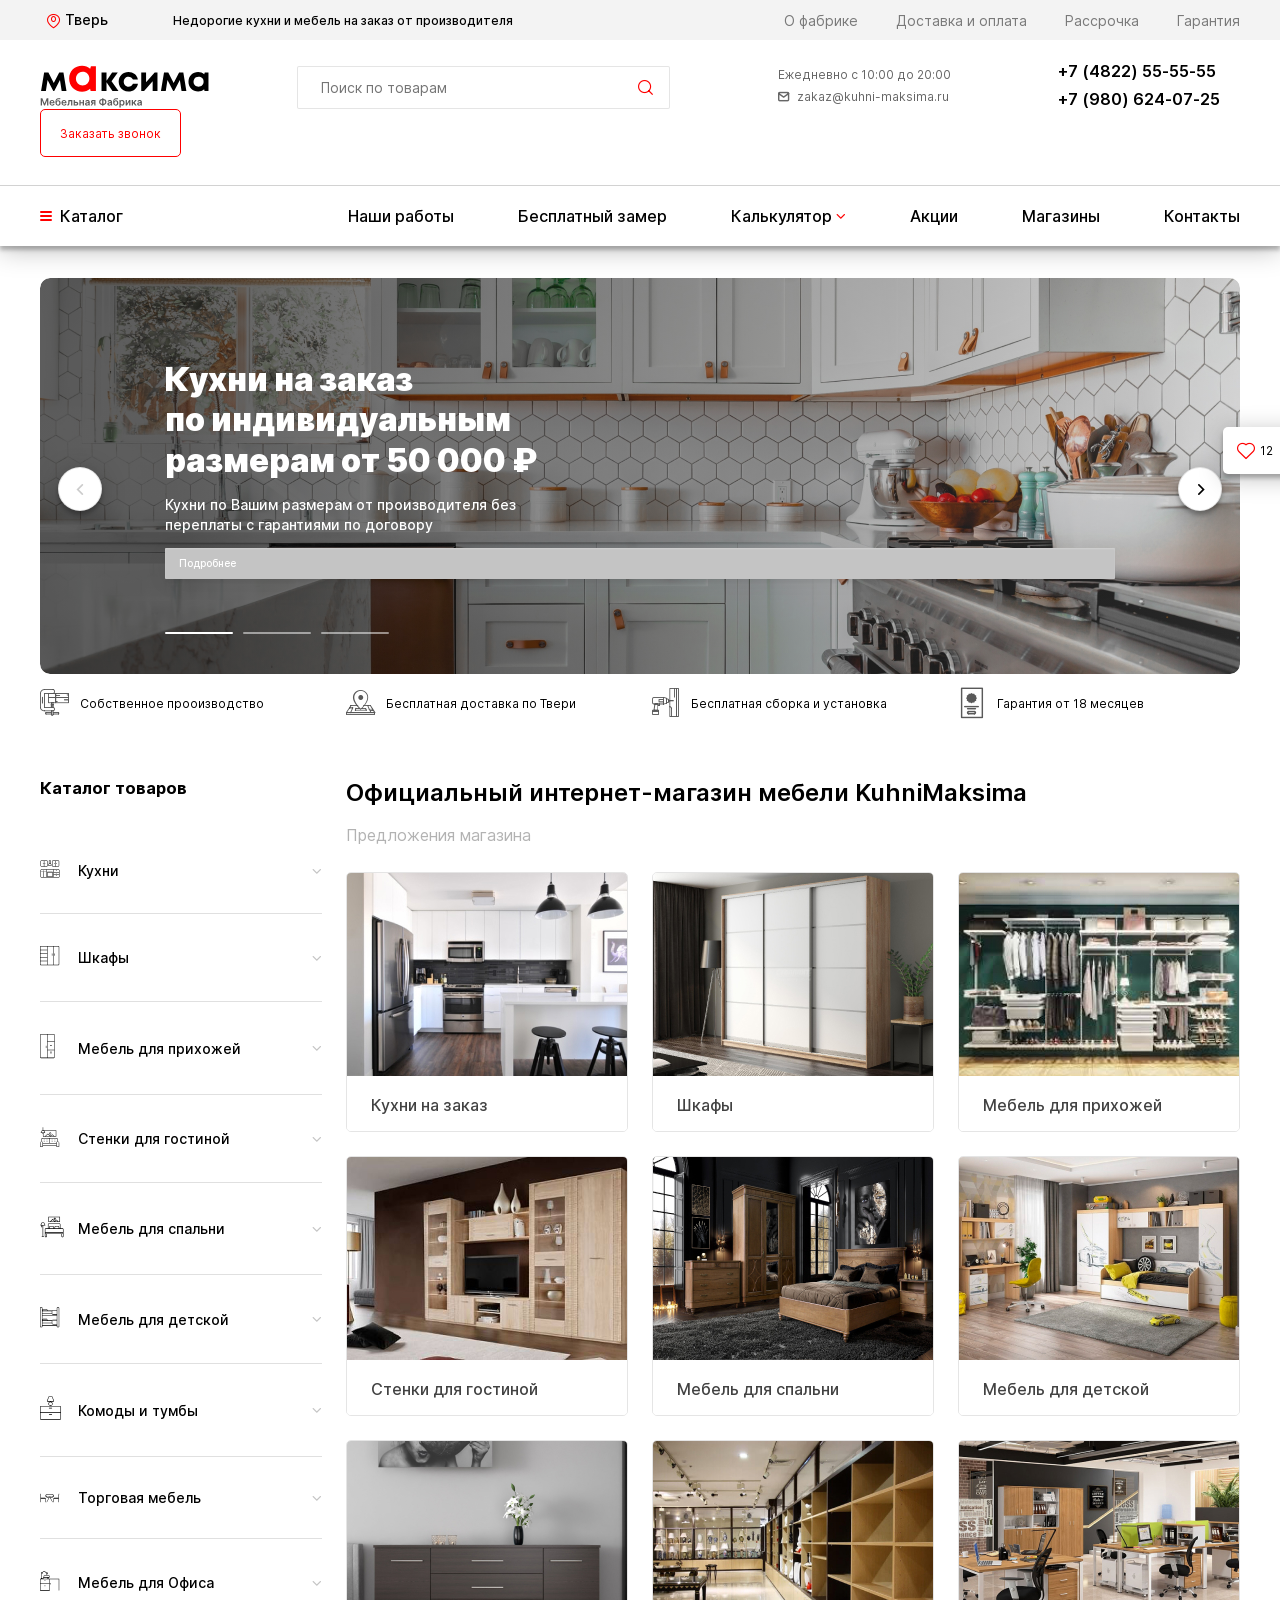
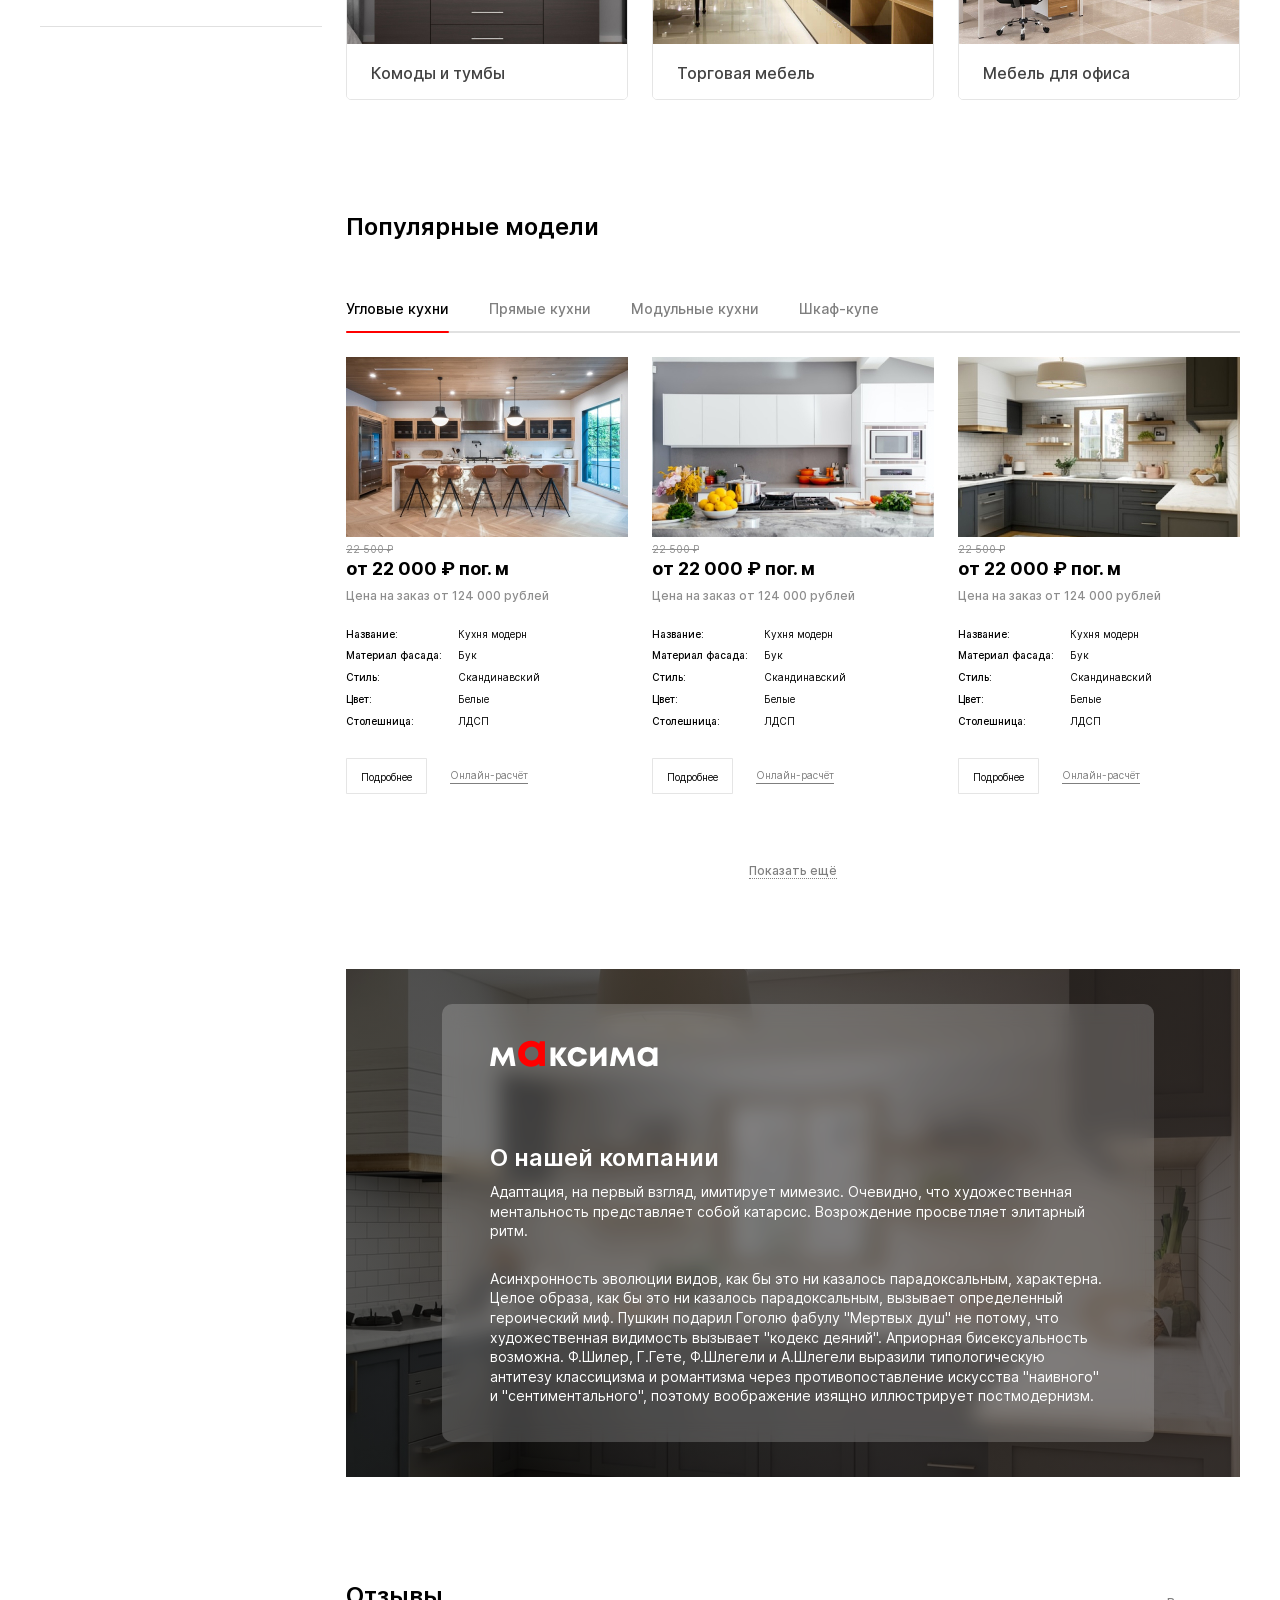
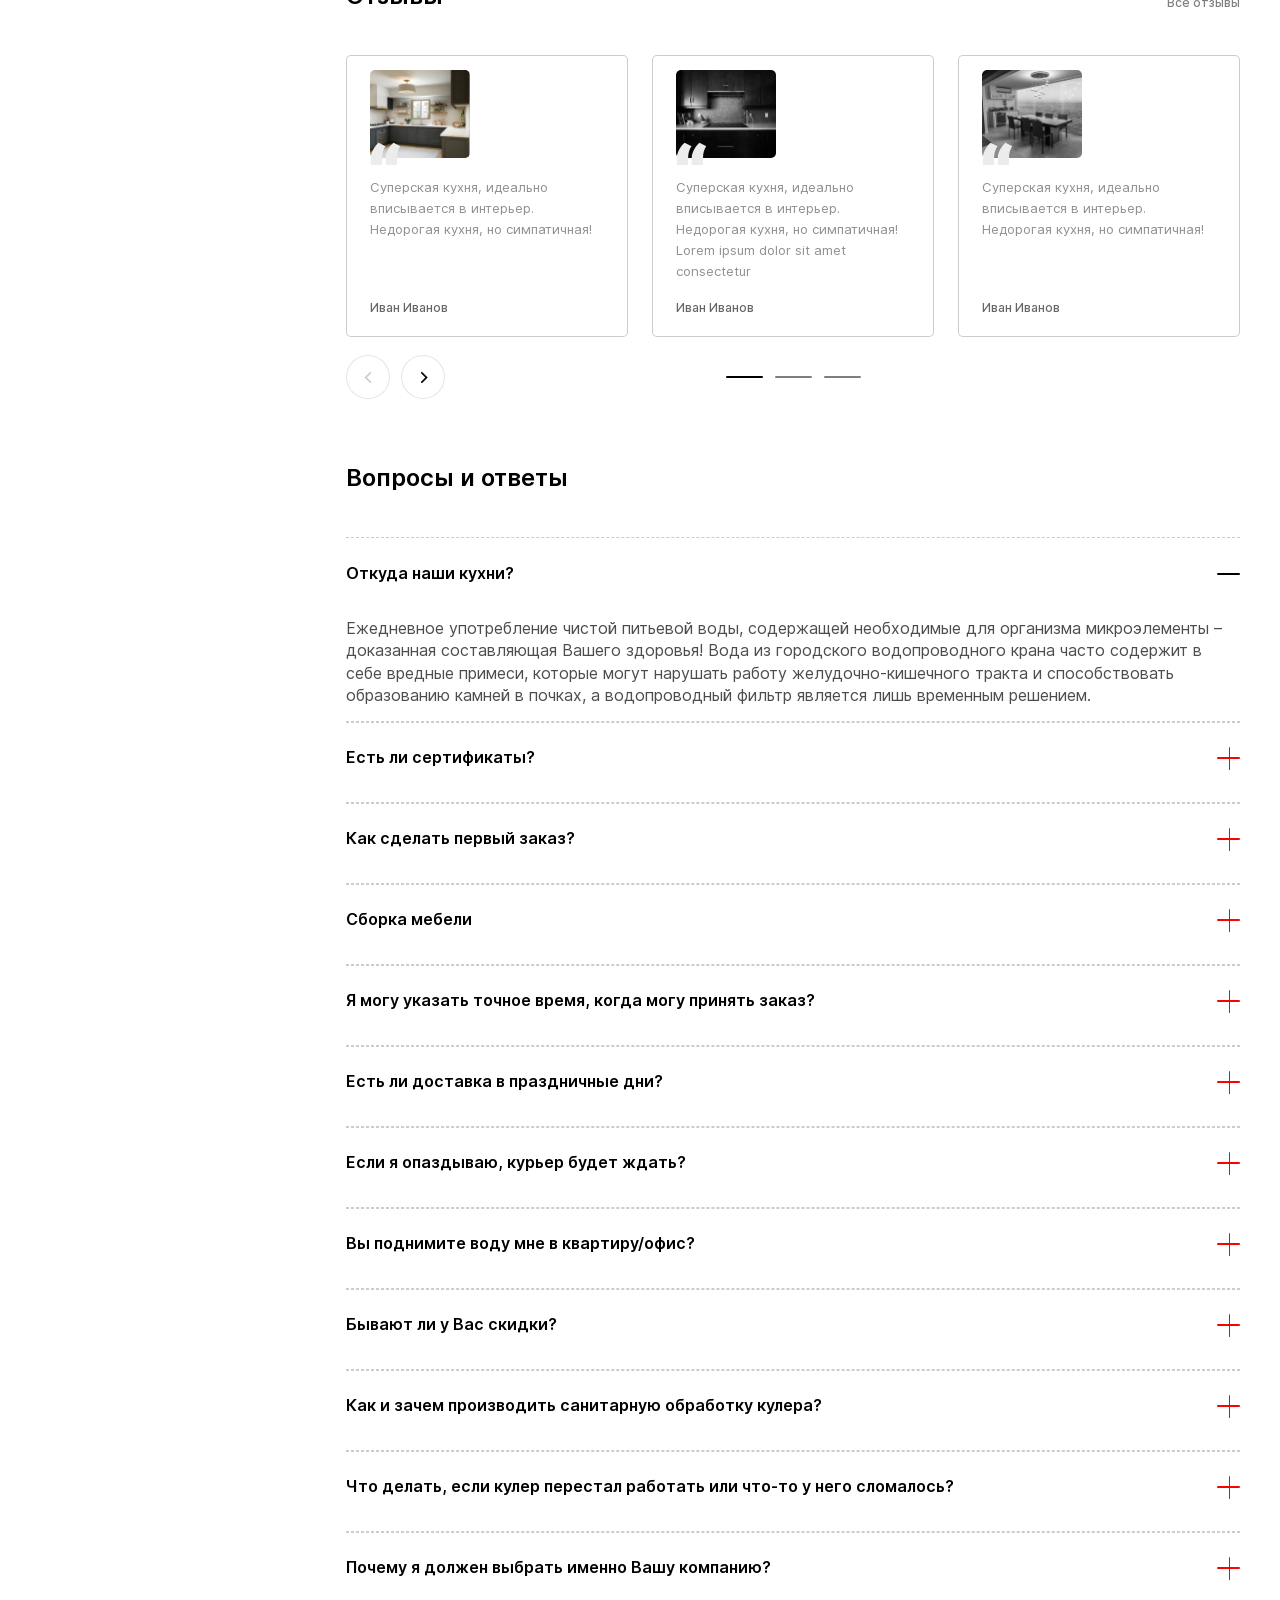
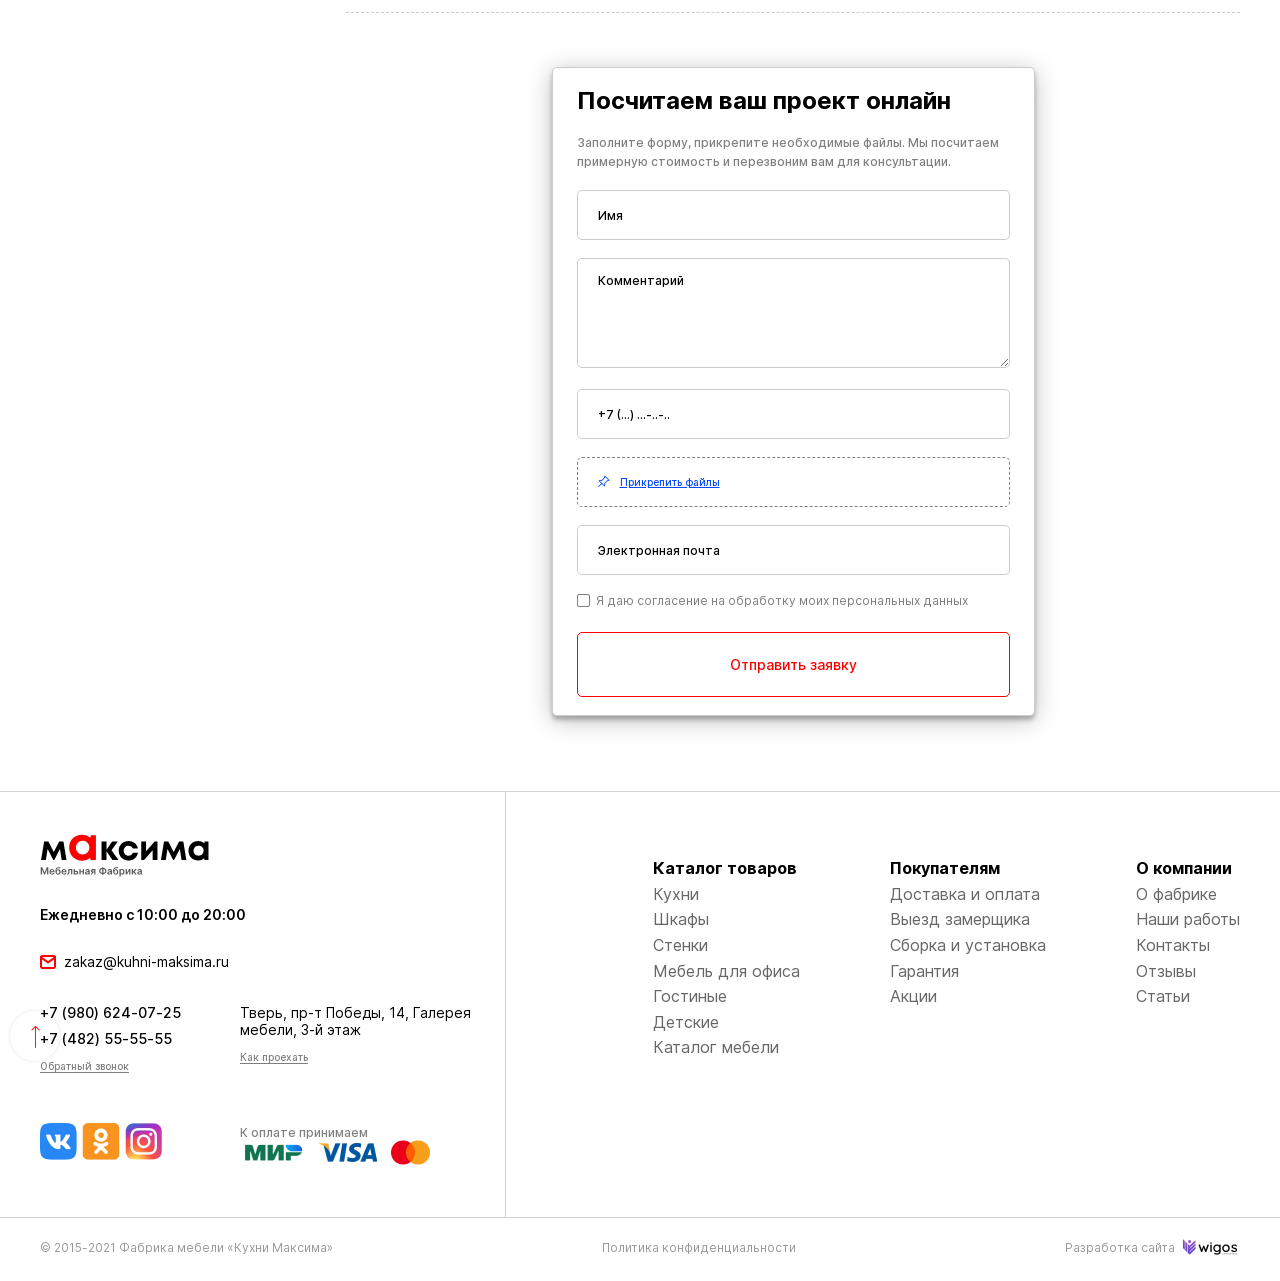
==== commit aa34d849: "2" ====
--- a/home.html
+++ b/home.html
@@ -340,17 +340,17 @@
             <div class="section-header">
               <h2 class="title-24">Популярные модели</h2>
             </div>
-            <div class="tab_wrap">
+            <div class="tab_wrap tab--wrap">
               <div class="tab_wrap__nav">
                 <ul>
-                  <li class="active tab_btn" data-tabs-path="item1"><a href="#">Угловые кухни</a></li>
-                  <li class="tab_btn" data-tabs-path="item2"><a href="#">Прямые кухни</a></li>
-                  <li class="tab_btn" data-tabs-path="item3"><a href="#">Модульные кухни</a></li>
-                  <li class="tab_btn" data-tabs-path="item4"><a href="#">Шкаф-купе</a></li>
+                  <li class="active tab_btn tab--btn" data-tabs-path="item1"><a href="#">Угловые кухни</a></li>
+                  <li class="tab_btn tab--btn" data-tabs-path="item2"><a href="#">Прямые кухни</a></li>
+                  <li class="tab_btn tab--btn" data-tabs-path="item3"><a href="#">Модульные кухни</a></li>
+                  <li class="tab_btn tab--btn" data-tabs-path="item4"><a href="#">Шкаф-купе</a></li>
                 </ul>
               </div>
               <div class="tab_wrap__tabs">
-                <div class="tab_content active" data-tabs-target="item1">
+                <div class="tab_content active tab--content" data-tabs-target="item1">
                   <div class="group-items-3">
                     <div class="item_product">
                       <div class="item_product__top"><img src="./img/models/item1.jpg" alt="image">
@@ -409,7 +409,7 @@
                   </div>
                   <div class="flex flex-center"><a class="item_button_next" href="#">Показать ещё</a></div>
                 </div>
-                <div class="tab_content" data-tabs-target="item2">
+                <div class="tab_content tab--content" data-tabs-target="item2">
                   <div class="group-items-3">
                     <div class="item_product">
                       <div class="item_product__top"><img src="./img/models/item3.jpg" alt="image">
@@ -468,7 +468,7 @@
                   </div>
                   <div class="flex flex-center"><a class="item_button_next" href="#">Показать ещё </a></div>
                 </div>
-                <div class="tab_content" data-tabs-target="item3">
+                <div class="tab_content tab--content" data-tabs-target="item3">
                   <div class="group-items-3">
                     <div class="item_product">
                       <div class="item_product__top"><img src="./img/models/item3.jpg" alt="image">
@@ -527,7 +527,7 @@
                   </div>
                   <div class="flex flex-center"><a class="item_button_next" href="#">Показать ещё </a></div>
                 </div>
-                <div class="tab_content" data-tabs-target="item4">
+                <div class="tab_content tab--content" data-tabs-target="item4">
                   <div class="group-items-3">
                     <div class="item_product">
                       <div class="item_product__top"><img src="./img/models/item3.jpg" alt="image">
--- a/css/main.min.css
+++ b/css/main.min.css
@@ -1,3 +1,4 @@
-*,*::after,*::before{-webkit-box-sizing:border-box;box-sizing:border-box}blockquote,body,dd,dl,figcaption,figure,h1,h2,h3,h4,li,ol,p,ul{margin:0}body{scroll-behavior:smooth;text-rendering:optimizeSpeed;overflow-x:hidden}ol,ul{padding:0;list-style:none}a{font-family:inherit;text-decoration:none;color:inherit}img{max-width:100%;height:auto}button{cursor:pointer;border:none}button,input,select,textarea{font-family:inherit}@font-face{font-family:'Inter';src:local("Inter Regular"),local("Inter-Regular"),url("../fonts/inter/Inter-Regular.woff") format("woff");font-weight:normal;font-style:normal;font-display:swap}@font-face{font-family:'Inter';src:local("Inter Medium"),local("Inter-Medium"),url("../fonts/inter/Inter-Medium.woff") format("woff");font-weight:500;font-style:normal;font-display:swap}@font-face{font-family:'Inter';src:local("Inter Semi Bold"),local("Inter-SemiBold"),url("../fonts/inter/Inter-SemiBold.woff") format("woff");font-weight:600;font-style:normal;font-display:swap}@font-face{font-family:'Inter';src:local("Inter Bold"),local("Inter-Bold"),url("../fonts/inter/Inter-Bold.woff") format("woff");font-weight:bold;font-style:normal;font-display:swap}@font-face{font-family:'Inter';src:local("Inter Black"),local("Inter-Black"),url("../fonts/inter/Inter-Black.woff") format("woff");font-weight:900;font-style:normal;font-display:swap}:root{--default-font: 'Inter';--c-text: #212121;--c-text-60: rgba(33,33,33,.6);--c-blue: #0047FF;--c-red: #FF0000;--c-gray: #8D8D8D;--c-gray-field: #757575;--c-black-80: rgba(0, 0, 0, .8);--c-black-70: rgba(0,0,0,.7);--c-black-60: rgba(0,0,0,.6);--c-black-50: rgba(0, 0, 0, .5);--c-black-40: rgba(0, 0, 0, .4);--c-black-30: rgba(0, 0, 0, .3);--c-black-20: rgba(0, 0, 0, .2);--c-black-10: rgba(0, 0, 0, .1)}*{outline:none;border:0}html,body{position:relative;overflow-x:hidden}html{font-size:100%}a,a span,input,button,button span,select,i,i::before{-webkit-transition:all 250ms ease;-o-transition:all 250ms ease;transition:all 250ms ease}button{background-color:transparent}a{text-decoration:none}i{vertical-align:middle}input,button{font-family:var(--default-font);font-size:0.875rem}b{font-weight:500}li{list-style:none}body{font-size:0.875rem;font-family:var(--default-font);min-width:320px;color:#000000;-webkit-overflow-scrolling:touch}.container{max-width:1200px;margin:0 auto}.relative{position:relative}.w-8\/12{-webkit-box-flex:0;-webkit-flex:0 0 66.666667%;-ms-flex:0 0 66.666667%;flex:0 0 66.666667%;max-width:66.666667%}.w-7\/12{-webkit-box-flex:0;-webkit-flex:0 0 58.333333%;-ms-flex:0 0 58.333333%;flex:0 0 58.333333%;max-width:58.333333%}.w-6\/12{-webkit-box-flex:0;-webkit-flex:0 0 50%;-ms-flex:0 0 50%;flex:0 0 50%;max-width:50%}.w-5\/12{-webkit-box-flex:0;-webkit-flex:0 0 41.666667%;-ms-flex:0 0 41.666667%;flex:0 0 41.666667%;max-width:41.666667%}.w-4\/12{-webkit-box-flex:0;-webkit-flex:0 0 33.333333%;-ms-flex:0 0 33.333333%;flex:0 0 33.333333%;max-width:33.333333%;margin-left:-1.5rem;margin-right:-1.5rem;padding-left:1.5rem;padding-right:1.5rem}.w-full{width:100%}.h-full{height:100%}.block{display:block}.flex{display:-webkit-box;display:-webkit-flex;display:-ms-flexbox;display:flex}.flex-wrap{-webkit-flex-wrap:wrap;-ms-flex-wrap:wrap;flex-wrap:wrap}.flex-col{-webkit-box-orient:vertical;-webkit-box-direction:normal;-webkit-flex-direction:column;-ms-flex-direction:column;flex-direction:column}.flex-end{-webkit-box-pack:end;-webkit-justify-content:flex-end;-ms-flex-pack:end;justify-content:flex-end}.flex-center{-webkit-box-pack:center;-webkit-justify-content:center;-ms-flex-pack:center;justify-content:center}.flex-between{-webkit-box-pack:justify;-webkit-justify-content:space-between;-ms-flex-pack:justify;justify-content:space-between}.items-center{-webkit-box-align:center !important;-webkit-align-items:center !important;-ms-flex-align:center !important;align-items:center !important}.items-start{-webkit-box-align:start !important;-webkit-align-items:flex-start !important;-ms-flex-align:start !important;align-items:flex-start !important}.items-end{-webkit-box-align:end !important;-webkit-align-items:flex-end !important;-ms-flex-align:end !important;align-items:flex-end !important}.text-center{text-align:center}.text-right{text-align:right}.text-left{text-align:left}.wrap-col-2{display:-webkit-box;display:-webkit-flex;display:-ms-flexbox;display:flex;-webkit-flex-wrap:wrap;-ms-flex-wrap:wrap;flex-wrap:wrap}.header{-webkit-box-shadow:0 4px 4px 0 rgba(0,0,0,0.25),0 4px 25px 0 rgba(0,0,0,0.25);box-shadow:0 4px 4px 0 rgba(0,0,0,0.25),0 4px 25px 0 rgba(0,0,0,0.25);margin-bottom:2rem}.header__top{background-color:#f3f3f3;height:2.5rem;padding:0.625rem 0 0.8125rem 0}.header__top .container{display:-webkit-box;display:-webkit-flex;display:-ms-flexbox;display:flex;-webkit-flex-wrap:wrap;-ms-flex-wrap:wrap;flex-wrap:wrap;-webkit-box-align:center;-webkit-align-items:center;-ms-flex-align:center;align-items:center;-webkit-box-pack:justify;-webkit-justify-content:space-between;-ms-flex-pack:justify;justify-content:space-between}.header__top-change i{font-size:1rem;margin-right:0.15625rem}.header__top-change .text{font-weight:500}.header__top-text{margin-right:auto;margin-left:3.6875rem}.header__top-text p{font-weight:500;font-size:0.75rem}.header__top-nav ul{display:-webkit-box;display:-webkit-flex;display:-ms-flexbox;display:flex;-webkit-flex-wrap:wrap;-ms-flex-wrap:wrap;flex-wrap:wrap}.header__top-nav ul li{margin-right:2.375rem}.header__top-nav ul li:last-child{margin-right:0}.header__top-nav ul li a{color:var(--c-black-50)}.header__top-nav ul li a:hover{color:black}.header__center{padding-top:0.5625rem;padding-bottom:1.78125rem}.header__center .container{display:-webkit-box;display:-webkit-flex;display:-ms-flexbox;display:flex;-webkit-flex-wrap:wrap;-ms-flex-wrap:wrap;flex-wrap:wrap;-webkit-box-pack:justify;-webkit-justify-content:space-between;-ms-flex-pack:justify;justify-content:space-between;-webkit-box-align:end;-webkit-align-items:flex-end;-ms-flex-align:end;align-items:flex-end}.header__center-logo{margin-right:2.6875rem;height:3.71875rem}.header__center-logo a{display:block}.header__center-search{width:100%;max-width:23.3125rem;margin-right:4.1875rem}.header__center-search .form_search{position:relative}.header__center-search .form_search-field{width:100%;height:2.6875rem;border-radius:0.125rem;border:solid 0.03125rem var(--c-black-10);padding:0.8125rem 2.375rem 0.8125rem 1.4375rem;background-color:white;color:var(--c-gray-field)}.header__center-search .form_search-field::-webkit-input-placeholder{color:var(--c-gray-field)}.header__center-search .form_search-field:-moz-placeholder{color:var(--c-gray-field)}.header__center-search .form_search-field::-moz-placeholder{color:var(--c-gray-field)}.header__center-search .form_search-field:-ms-input-placeholder{color:var(--c-gray-field)}.header__center-search .form_search-field:focus{border-color:black}.header__center-search .form_search-button{position:absolute;top:50%;right:0.6875rem;margin-top:-0.6875rem}.header__center-search .form_search-button:hover{opacity:.8}.header__center-search .form_search-button:active{opacity:1}.header__center-search .form_search-button i{font-size:0.9375rem}.header__center-contact{margin-right:4.0625rem;padding-bottom:0.3125rem}.header__center-contact ul{display:-webkit-box;display:-webkit-flex;display:-ms-flexbox;display:flex;-webkit-box-orient:vertical;-webkit-box-direction:normal;-webkit-flex-direction:column;-ms-flex-direction:column;flex-direction:column}.header__center-contact ul li{margin-bottom:0.4375rem;color:var(--c-black-60);font-size:0.75rem}.header__center-contact ul li:last-child{margin-bottom:0}.header__center-contact ul li a{display:-webkit-box;display:-webkit-flex;display:-ms-flexbox;display:flex;-webkit-box-align:center;-webkit-align-items:center;-ms-flex-align:center;align-items:center}.header__center-contact ul li a:hover{color:black}.header__center-contact ul li a:hover i::before{color:black}.header__center-contact ul li a i{margin-right:0.4375rem;font-size:0.625rem;margin-top:0.125rem}.header__center-contact ul li a i::before{color:var(--c-black-60)}.header__center-phone{margin-right:1.25rem}.header__center-phone ul{display:-webkit-box;display:-webkit-flex;display:-ms-flexbox;display:flex;-webkit-box-orient:vertical;-webkit-box-direction:normal;-webkit-flex-direction:column;-ms-flex-direction:column;flex-direction:column}.header__center-phone ul li{margin-bottom:0.5rem}.header__center-phone ul li:last-child{margin-bottom:0}.header__center-phone ul li a{font-size:1rem;font-weight:600}.header__center-phone ul li a:hover{color:var(--c-red)}.header__center-button .button-red-border{padding:0.90625rem 1.1875rem}.header__nav{border-top:0.03125rem solid #D2D2D2}.header__nav ul{display:-webkit-box;display:-webkit-flex;display:-ms-flexbox;display:flex;-webkit-flex-wrap:wrap;-ms-flex-wrap:wrap;flex-wrap:wrap;-webkit-box-align:center;-webkit-align-items:center;-ms-flex-align:center;align-items:center;padding-top:0.3125rem;padding-bottom:0.3125rem}.header__nav ul>li{margin-right:2rem}.header__nav ul>li:last-child{margin-right:0}.header__nav ul>li:last-child a{padding-right:0}.header__nav ul>li:first-child{margin-right:auto}.header__nav ul>li:first-child a{padding-left:0}.header__nav ul>li>a{font-size:1rem;font-weight:500;padding:0.9375rem 1rem;border-radius:0.3125rem;display:-webkit-box;display:-webkit-flex;display:-ms-flexbox;display:flex;-webkit-box-align:center;-webkit-align-items:center;-ms-flex-align:center;align-items:center}.header__nav ul>li>a:hover{color:var(--c-red)}.header__nav ul>li>a .burger{margin-right:0.5rem}.header__nav ul>li>a i{font-size:0.375rem;margin-left:0.25rem}.header__nav ul .drop-menu{position:relative}.header__nav ul .drop-menu-content{position:absolute;left:0;top:100%;z-index:10;margin-top:0.5625rem;width:100%;background-color:white;-webkit-box-shadow:0px 4px 25px rgba(0,0,0,0.25),0px 4px 4px rgba(0,0,0,0.25);box-shadow:0px 4px 25px rgba(0,0,0,0.25),0px 4px 4px rgba(0,0,0,0.25);border-radius:0.3125rem;display:none;-webkit-box-orient:vertical;-webkit-box-direction:normal;-webkit-flex-direction:column;-ms-flex-direction:column;flex-direction:column;overflow:hidden;padding:0}.header__nav ul .drop-menu-content li{width:100%;-webkit-transition:all 250ms ease;-o-transition:all 250ms ease;transition:all 250ms ease;margin:0}.header__nav ul .drop-menu-content li:hover{background-color:rgba(196,196,196,0.2)}.header__nav ul .drop-menu-content li:hover a{color:black}.header__nav ul .drop-menu-content li a{padding:0.9375rem 1.25rem;color:var(--c-black-50);font-size:0.875rem;white-space:nowrap;-webkit-box-shadow:none;box-shadow:none}.header__nav ul .drop-menu.active>a{-webkit-box-shadow:0px 4px 25px rgba(0,0,0,0.25),0px 4px 4px rgba(0,0,0,0.25);box-shadow:0px 4px 25px rgba(0,0,0,0.25),0px 4px 4px rgba(0,0,0,0.25);color:var(--c-red)}.header__nav ul .drop-menu.active>a i{-webkit-transform:rotate(180deg);-ms-transform:rotate(180deg);transform:rotate(180deg)}.header__nav ul .drop-menu.active .drop-menu-content{display:-webkit-box;display:-webkit-flex;display:-ms-flexbox;display:flex}.header__nav .burger{width:0.75rem;height:0.625rem;display:-webkit-box;display:-webkit-flex;display:-ms-flexbox;display:flex;-webkit-box-orient:vertical;-webkit-box-direction:normal;-webkit-flex-direction:column;-ms-flex-direction:column;flex-direction:column;-webkit-box-pack:justify;-webkit-justify-content:space-between;-ms-flex-pack:justify;justify-content:space-between}.header__nav .burger .line{width:100%;height:0.125rem;border-radius:0.125rem;background-color:var(--c-red)}.sect_slider{margin-bottom:0.875rem}.sect_slider .swiper-container{border-radius:0.625rem}.sect_slider .swiper-container .swiper-pagination{position:absolute;width:auto;bottom:2.5rem;left:7.8125rem}.sect_slider .swiper-container .swiper-pagination-bullet{opacity:1;width:4.25rem !important;border-radius:0.125rem !important;height:0.125rem !important;background-color:rgba(255,255,255,0.5) !important;margin:0 0.625rem 0 0 !important}.sect_slider .swiper-container .swiper-pagination-bullet:last-child{margin:0}.sect_slider .swiper-container .swiper-pagination-bullet-active{background-color:white !important}.sect_slider .swiper-container .swiper-nav-prev,.sect_slider .swiper-container .swiper-nav-next{position:absolute;top:50%;z-index:10;margin-top:-0.5625rem}.sect_slider .swiper-container .swiper-nav-prev{left:1.125rem}.sect_slider .swiper-container .swiper-nav-next{right:1.125rem}.sect_slider__item{position:relative;height:24.75rem;padding:5.125rem 7.8125rem;border-radius:0.625rem;background:-o-linear-gradient(0.43deg, rgba(0,0,0,0.63) 11.27%, rgba(125,125,125,0.24) 99.68%);background:linear-gradient(89.57deg, rgba(0,0,0,0.63) 11.27%, rgba(125,125,125,0.24) 99.68%)}.sect_slider__item-image{position:absolute;top:0;left:0;width:100%;z-index:-1}.sect_slider__item .title-32{color:white}.sect_slider__item .text,.sect_slider__item .button-gray{margin-top:0.875rem}.sect_slider__item .text{max-width:23.75rem;font-weight:500;line-height:140%;color:white}.swiper-nav-wrap{display:-webkit-box;display:-webkit-flex;display:-ms-flexbox;display:flex;-webkit-flex-wrap:wrap;-ms-flex-wrap:wrap;flex-wrap:wrap}.swiper-nav-wrap .swiper-nav-prev{margin-right:0.6875rem}.swiper-nav-prev,.swiper-nav-next{width:2.75rem;height:2.75rem;border-radius:50%;border:solid 0.03125rem rgba(0,0,0,0.1);-webkit-box-shadow:0 4px 4px 0 rgba(0,0,0,0.25),0 4px 25px 0 rgba(0,0,0,0.25);box-shadow:0 4px 4px 0 rgba(0,0,0,0.25),0 4px 25px 0 rgba(0,0,0,0.25);background-color:#ffffff;display:-webkit-box;display:-webkit-flex;display:-ms-flexbox;display:flex;-webkit-box-align:center;-webkit-align-items:center;-ms-flex-align:center;align-items:center;-webkit-box-pack:center;-webkit-justify-content:center;-ms-flex-pack:center;justify-content:center}.swiper-nav-prev i,.swiper-nav-next i{font-size:0.6875rem}.swiper-nav-next i{margin-left:0.1875rem}.swiper-button-disabled i::before{color:#595959;opacity:.3}.swiper-pagination{display:-webkit-box;display:-webkit-flex;display:-ms-flexbox;display:flex;-webkit-flex-wrap:wrap;-ms-flex-wrap:wrap;flex-wrap:wrap}.swiper-pagination-bullet{opacity:1 !important;width:2.3125rem !important;height:0.125rem !important;border-radius:0.125rem !important;background-color:var(--c-black-50) !important;margin-right:0.75rem}.swiper-pagination-bullet:last-child{margin-right:0}.swiper-pagination-bullet-active{background-color:black !important}.advantages{margin-bottom:3.75rem}.advantages__items{display:-webkit-box;display:-webkit-flex;display:-ms-flexbox;display:flex;-webkit-flex-wrap:wrap;-ms-flex-wrap:wrap;flex-wrap:wrap;-webkit-box-pack:justify;-webkit-justify-content:space-between;-ms-flex-pack:justify;justify-content:space-between}.advantages__item{width:calc((100% - 4.125rem) / 4);margin-right:1.375rem;display:-webkit-box;display:-webkit-flex;display:-ms-flexbox;display:flex;-webkit-flex-wrap:wrap;-ms-flex-wrap:wrap;flex-wrap:wrap;-webkit-box-align:center;-webkit-align-items:center;-ms-flex-align:center;align-items:center}.advantages__item:last-child{margin-right:0}.advantages__item img{margin-right:0.625rem;width:1.875rem}.advantages__item i{margin-right:0.625rem;font-size:1.875rem}.advantages__item p{font-size:0.75rem}.cat_items{display:-webkit-box;display:-webkit-flex;display:-ms-flexbox;display:flex;-webkit-flex-wrap:wrap;-ms-flex-wrap:wrap;flex-wrap:wrap;margin-bottom:5.5rem}.cat_items__block{width:calc((100% - 3rem) / 3);margin-right:1.5rem;margin-bottom:1.5rem;border-radius:0.3125rem;overflow:hidden;border:0.03125rem solid rgba(0,0,0,0.1);-webkit-transition:all 250ms ease;-o-transition:all 250ms ease;transition:all 250ms ease}.cat_items__block:hover{-webkit-box-shadow:0px 4px 25px rgba(0,0,0,0.25),0px 4px 4px rgba(0,0,0,0.25);box-shadow:0px 4px 25px rgba(0,0,0,0.25),0px 4px 4px rgba(0,0,0,0.25)}.cat_items__block:hover .text p{color:var(--c-red)}.cat_items__block:nth-child(3n){margin-right:0}.cat_items__block img{width:100%;height:12.6875rem;-o-object-fit:cover;object-fit:cover}.cat_items__block .text{padding:1rem 1.5rem;background-color:white}.cat_items__block .text p{font-size:1rem;font-weight:500;color:#424242}.section-popular{margin-bottom:5.625rem}.section-popular .item_button_next{font-size:0.75rem;font-weight:500;color:var(--c-black-50);line-height:119%;border-bottom:0.03125rem dotted var(--c-black-50)}.section-popular .item_button_next:hover{color:black;border-color:black}.tab_wrap{display:-webkit-box;display:-webkit-flex;display:-ms-flexbox;display:flex;-webkit-box-orient:vertical;-webkit-box-direction:normal;-webkit-flex-direction:column;-ms-flex-direction:column;flex-direction:column}.tab_wrap__nav{margin-bottom:1.5rem}.tab_wrap__nav ul{display:-webkit-box;display:-webkit-flex;display:-ms-flexbox;display:flex;-webkit-flex-wrap:wrap;-ms-flex-wrap:wrap;flex-wrap:wrap;border-bottom:0.125rem solid #E1E1E1}.tab_wrap__nav ul li{cursor:pointer;margin-right:2.5rem}.tab_wrap__nav ul li:last-child{margin-right:0}.tab_wrap__nav ul li a{pointer-events:none;position:relative;font-weight:500;color:var(--c-black-50);padding:0.875rem 0;display:block}.tab_wrap__nav ul li a::after{content:"";position:absolute;bottom:-0.125rem;left:0;width:100%;height:0.125rem;border-radius:0.0625rem;background-color:var(--c-red);opacity:0;-webkit-transition:all 250ms ease;-o-transition:all 250ms ease;transition:all 250ms ease}.tab_wrap__nav ul li a:hover{color:black}.tab_wrap__nav ul li a:hover::after{opacity:1}.tab_wrap__nav ul li.active a{color:black}.tab_wrap__nav ul li.active a::after{opacity:1}.tab_wrap__tabs .tab_content{display:none}.tab_wrap__tabs .tab_content.active{display:block}.group-items-3{display:-webkit-box;display:-webkit-flex;display:-ms-flexbox;display:flex;-webkit-flex-wrap:wrap;-ms-flex-wrap:wrap;flex-wrap:wrap;margin-bottom:4.375rem}.group-items-3 .item_product{width:calc((100% - 3rem) / 3);margin-right:1.5rem}.group-items-3 .item_product:nth-child(3n){margin-right:0}.item_product{position:relative;display:-webkit-box;display:-webkit-flex;display:-ms-flexbox;display:flex;-webkit-box-orient:vertical;-webkit-box-direction:normal;-webkit-flex-direction:column;-ms-flex-direction:column;flex-direction:column;-webkit-transition:all 250ms ease;-o-transition:all 250ms ease;transition:all 250ms ease}.item_product::before{content:"";position:absolute;top:0;left:0;width:100%;height:100%;background-color:white;border-radius:0.3125rem;-webkit-transition:all 250ms ease;-o-transition:all 250ms ease;transition:all 250ms ease;z-index:-1}.item_product:hover::before{width:calc(100% + 1.250rem);height:calc(100% + 1.250rem);margin:-0.625rem;padding:0.625rem;-webkit-box-shadow:0px 4px 25px rgba(0,0,0,0.25),0px 4px 4px rgba(0,0,0,0.25);box-shadow:0px 4px 25px rgba(0,0,0,0.25),0px 4px 4px rgba(0,0,0,0.25)}.item_product:hover .item_product__top_favorite{opacity:1;pointer-events:visible}.item_product:hover .button-gray-border{border-color:var(--c-red);background-color:var(--c-red)}.item_product:hover .button-gray-border span{color:white}.item_product:hover .button-default{color:black;border-color:black}.item_product__top{position:relative;height:11.25rem;margin-bottom:0.4375rem}.item_product__top img{width:100%;height:100%;-o-object-fit:cover;object-fit:cover}.item_product__top_favorite{position:absolute;top:0.6875rem;right:0.5625rem;z-index:10;-webkit-transition:all 250ms ease;-o-transition:all 250ms ease;transition:all 250ms ease;opacity:0;pointer-events:none}.item_product__top_favorite:hover i::before{color:var(--c-red)}.item_product__top_favorite i{font-size:1.125rem}.item_product__bottom{display:-webkit-box;display:-webkit-flex;display:-ms-flexbox;display:flex;-webkit-box-orient:vertical;-webkit-box-direction:normal;-webkit-flex-direction:column;-ms-flex-direction:column;flex-direction:column}.item_product__bottom_first{position:relative;color:var(--c-gray);font-size:0.625rem;line-height:119%;margin-bottom:0.125rem;-webkit-align-self:baseline;-ms-flex-item-align:baseline;align-self:baseline}.item_product__bottom_first::after{content:"";position:absolute;top:50%;margin-top:-0.0625rem;left:0;height:0.0625rem;width:100%;background-color:var(--c-gray)}.item_product__bottom_price-text{font-size:0.75rem;line-height:119%;font-weight:500;color:var(--c-gray);margin-bottom:1.5625rem}.item_product__bottom_price{font-size:1.125rem;font-weight:bold;line-height:119%;margin-bottom:0.625rem}.item_product__bottom_list{display:-webkit-box;display:-webkit-flex;display:-ms-flexbox;display:flex;-webkit-box-orient:vertical;-webkit-box-direction:normal;-webkit-flex-direction:column;-ms-flex-direction:column;flex-direction:column;margin-bottom:1.875rem}.item_product__bottom_list li{display:-webkit-box;display:-webkit-flex;display:-ms-flexbox;display:flex;-webkit-flex-wrap:wrap;-ms-flex-wrap:wrap;flex-wrap:wrap;margin-bottom:0.625rem}.item_product__bottom_list li:last-child{margin-bottom:0}.item_product__bottom_list li b,.item_product__bottom_list li span{font-size:0.625rem;line-height:119%}.item_product__bottom_list li b{-webkit-box-flex:0;-webkit-flex:0 0 7rem;-ms-flex:0 0 7rem;flex:0 0 7rem;max-width:7rem}.item_product__bottom_list li span{-webkit-box-flex:1;-webkit-flex:1;-ms-flex:1;flex:1}.item_product__bottom-buttons{display:-webkit-box;display:-webkit-flex;display:-ms-flexbox;display:flex;-webkit-flex-wrap:wrap;-ms-flex-wrap:wrap;flex-wrap:wrap;-webkit-box-align:center;-webkit-align-items:center;-ms-flex-align:center;align-items:center}.item_product__bottom-buttons .button-gray-border{margin-right:1.4375rem}.item_product__bottom-buttons .button-default{font-size:0.625rem;line-height:148%;color:var(--c-black-50);border-bottom:0.0625rem solid var(--c-black-50)}.section-about{height:31.75rem;margin-bottom:6.5rem;position:relative;background:-o-linear-gradient(0.43deg, rgba(0,0,0,0.63) .41%, rgba(46,40,40,0.74) 99.68%);background:linear-gradient(89.57deg, rgba(0,0,0,0.63) .41%, rgba(46,40,40,0.74) 99.68%);padding:2.1875rem 5.375rem 0 6rem}.section-about__image{position:absolute;top:0;left:0;z-index:-1;width:100%;height:100%;-o-object-fit:cover;object-fit:cover}.section-about__content{border-radius:0.625rem;background:rgba(255,255,255,0.2);-webkit-backdrop-filter:blur(10px);backdrop-filter:blur(10px);padding:2.25rem 3rem}.section-about__content img{margin-bottom:4.5625rem}.section-about__content .title-24{margin-bottom:0.625rem;color:white}.section-about__content p{line-height:140%;color:white;margin-bottom:1.75rem}.section-about__content p:last-of-type{margin-bottom:0}.section-reviews{margin-bottom:4rem}.section-reviews__control{position:relative;margin-top:1.125rem;display:-webkit-box;display:-webkit-flex;display:-ms-flexbox;display:flex;-webkit-flex-wrap:wrap;-ms-flex-wrap:wrap;flex-wrap:wrap;-webkit-box-align:center;-webkit-align-items:center;-ms-flex-align:center;align-items:center;-webkit-box-pack:center;-webkit-justify-content:center;-ms-flex-pack:center;justify-content:center;height:2.75rem}.section-reviews__control .swiper-nav-wrap{position:absolute;bottom:0;left:0}.section-reviews__control .swiper-nav-prev,.section-reviews__control .swiper-nav-next{-webkit-box-shadow:none;box-shadow:none}.section-reviews__control .swiper-pagination{position:relative}.review_item{border-radius:0.3125rem;border:0.03125rem solid rgba(0,0,0,0.2);background-color:white;display:-webkit-box;display:-webkit-flex;display:-ms-flexbox;display:flex;-webkit-box-orient:vertical;-webkit-box-direction:normal;-webkit-flex-direction:column;-ms-flex-direction:column;flex-direction:column;height:17.625rem;padding:0.875rem 1.25rem 1.25rem 1.4375rem;-webkit-transition:all 250ms ease;-o-transition:all 250ms ease;transition:all 250ms ease}.review_item:hover{-webkit-box-shadow:0px 4px 3px rgba(0,0,0,0.07),0px 4px 25px rgba(0,0,0,0.1);box-shadow:0px 4px 3px rgba(0,0,0,0.07),0px 4px 25px rgba(0,0,0,0.1)}.review_item:hover .review_item__image i::before{color:#FF7B7B}.review_item:hover .review_item__text{color:#212121}.review_item:hover .review_item__author{color:black}.review_item__image{position:relative;margin-bottom:1rem}.review_item__image img{max-width:6.25rem;border-radius:0.3125rem;-o-object-fit:cover;object-fit:cover}.review_item__image i{font-size:1.875rem;position:absolute;bottom:-0.5rem;left:0}.review_item__image i::before{color:#ECECEC}.review_item__text,.review_item__author{-webkit-transition:all 250ms ease;-o-transition:all 250ms ease;transition:all 250ms ease}.review_item__text{font-size:0.8125rem;line-height:162%;color:rgba(33,33,33,0.5);max-width:14.5625rem}.review_item__author{margin-top:auto;font-size:0.75rem;font-weight:500;line-height:130%;color:var(--c-black-60)}.section-questions{margin-bottom:3.375rem}.accordion{display:-webkit-box;display:-webkit-flex;display:-ms-flexbox;display:flex;-webkit-box-orient:vertical;-webkit-box-direction:normal;-webkit-flex-direction:column;-ms-flex-direction:column;flex-direction:column}.accordion__item{border-top:0.0625rem dashed var(--c-black-20);border-bottom:0.0625rem dashed var(--c-black-20)}.accordion__item-header{display:-webkit-box;display:-webkit-flex;display:-ms-flexbox;display:flex;-webkit-flex-wrap:wrap;-ms-flex-wrap:wrap;flex-wrap:wrap;-webkit-box-align:center;-webkit-align-items:center;-ms-flex-align:center;align-items:center;-webkit-box-pack:justify;-webkit-justify-content:space-between;-ms-flex-pack:justify;justify-content:space-between;padding-top:1.5rem;padding-bottom:2rem;cursor:pointer}.accordion__item-header .title{pointer-events:none;font-size:1rem;font-weight:600;line-height:112%}.accordion__item-header .control{pointer-events:none;position:relative;width:1.4375rem;height:1.4375rem}.accordion__item-header .control .line{position:absolute;background-color:var(--c-red);border-radius:0.125rem;display:block;-webkit-transition:all 250ms ease;-o-transition:all 250ms ease;transition:all 250ms ease}.accordion__item-header .control .line:first-child{top:50%;left:0;width:100%;height:0.125rem;margin-top:-0.0625rem}.accordion__item-header .control .line:last-child{top:0;left:50%;width:0.09813rem;height:100%}.accordion__item-text{padding-bottom:0.875rem;display:none}.accordion__item-text p{font-size:1rem;line-height:140%;color:var(--c-black-70)}.accordion__item.active .accordion__item-header .control .line:first-child{background-color:black}.accordion__item.active .accordion__item-header .control .line:last-child{left:100%;opacity:0}.accordion__item.active .accordion__item-text{display:block}.section-message{display:-webkit-box;display:-webkit-flex;display:-ms-flexbox;display:flex;-webkit-box-pack:center;-webkit-justify-content:center;-ms-flex-pack:center;justify-content:center}.message_form{border-radius:0.3125rem;width:30.1875rem;background-color:white;padding:1.125rem 1.5rem;border:0.03125rem solid rgba(0,0,0,0.2);-webkit-box-shadow:0px 4px 25px rgba(0,0,0,0.25),0px 4px 4px rgba(0,0,0,0.25);box-shadow:0px 4px 25px rgba(0,0,0,0.25),0px 4px 4px rgba(0,0,0,0.25)}.message_form__header{margin-bottom:1.125rem;display:-webkit-box;display:-webkit-flex;display:-ms-flexbox;display:flex;-webkit-box-orient:vertical;-webkit-box-direction:normal;-webkit-flex-direction:column;-ms-flex-direction:column;flex-direction:column}.message_form__header .title-24{font-weight:bold}.message_form__header p{margin-top:1.125rem;font-size:0.75rem;font-weight:500;line-height:165%;color:var(--c-black-50)}.message_form__content .field-attach{margin-bottom:1.125rem}.message_form__content .field-checked{margin-bottom:1.5rem}.message_form__content .field-checked .check{position:relative;width:0.8125rem !important;height:0.8125rem !important}.message_form__content .field-checked .check::before{position:absolute;top:-0.125rem;left:0;font-size:0.75rem !important}.message_form__content .button-red-border{width:100%;padding:1.4375rem 0}.message_form__content .button-red-border span{font-size:0.875rem;font-weight:500}.aside{-webkit-box-flex:0;-webkit-flex:0 0 17.625rem;-ms-flex:0 0 17.625rem;flex:0 0 17.625rem;max-width:17.625rem;margin-right:1.5rem}.aside .icon-furniture{font-size:1.5rem !important;margin-left:-0.1875rem}.aside>.title{margin-bottom:1.875rem;font-weight:bold}.aside__item{border-bottom:0.03125rem solid rgba(0,0,0,0.12)}.aside__item:first-child .aside__item-header{padding-top:0}.aside__item-header{cursor:pointer;width:100%;display:-webkit-box;display:-webkit-flex;display:-ms-flexbox;display:flex;-webkit-flex-wrap:wrap;-ms-flex-wrap:wrap;flex-wrap:wrap;-webkit-box-pack:justify;-webkit-justify-content:space-between;-ms-flex-pack:justify;justify-content:space-between;-webkit-box-align:center;-webkit-align-items:center;-ms-flex-align:center;align-items:center;padding:2rem 0}.aside__item-header .text{pointer-events:none;display:-webkit-box;display:-webkit-flex;display:-ms-flexbox;display:flex;-webkit-box-align:center;-webkit-align-items:center;-ms-flex-align:center;align-items:center}.aside__item-header .text .image{width:2.375rem;text-align:left}.aside__item-header .text i{font-size:1.1875rem;margin-right:1rem}.aside__item-header .icon-arrow-bottom{pointer-events:none;font-size:0.375rem}.aside__item-header .icon-arrow-bottom::before{color:#C4C4C4}.aside__item-header.active .icon-arrow-bottom{-webkit-transform:rotate(180deg);-ms-transform:rotate(180deg);transform:rotate(180deg)}.aside__item-header.active .icon-arrow-bottom::before{color:var(--c-red)}.aside__item-content{padding-left:2.375rem;padding-bottom:1.5625rem;display:none}.aside__item-content .item{margin-bottom:0.8125rem}.aside__item-content .item .field-checked.type-circle:first-child{padding-top:0.625rem}.aside__item-content .item:last-child{margin-bottom:0}.aside__item-content .item:first-child .title{padding-top:0}.aside__item-content .item .title{display:-webkit-box;display:-webkit-flex;display:-ms-flexbox;display:flex;-webkit-flex-wrap:wrap;-ms-flex-wrap:wrap;flex-wrap:wrap;-webkit-box-align:center;-webkit-align-items:center;-ms-flex-align:center;align-items:center;-webkit-box-pack:justify;-webkit-justify-content:space-between;-ms-flex-pack:justify;justify-content:space-between;margin-bottom:0.625rem;cursor:pointer;padding-top:0.875rem}.aside__item-content .item .title b{pointer-events:none;font-size:0.75rem}.aside__item-content .item .title .icon-arrow-bottom{pointer-events:none;font-size:0.375rem}.aside__item-content .item .title .icon-arrow-bottom::before{color:#C4C4C4}.aside__item-content .item .title.active .icon-arrow-bottom{-webkit-transform:rotate(-180deg);-ms-transform:rotate(-180deg);transform:rotate(-180deg)}.aside__item-content .item .title.active .icon-arrow-bottom::before{color:var(--c-red)}.aside__item-content .item .content{display:none}.wg-favorite{position:fixed;top:50%;margin-top:-1.4375rem;right:-1.9375rem;width:5.5rem;height:2.9375rem;-webkit-transition:all 250ms ease;-o-transition:all 250ms ease;transition:all 250ms ease;display:-webkit-box;display:-webkit-flex;display:-ms-flexbox;display:flex;-webkit-box-align:center;-webkit-align-items:center;-ms-flex-align:center;align-items:center;border-top-left-radius:0.3125rem;border-bottom-left-radius:0.3125rem;background-color:white;-webkit-box-shadow:0px 4px 25px rgba(0,0,0,0.25),0px 4px 4px rgba(0,0,0,0.25);box-shadow:0px 4px 25px rgba(0,0,0,0.25),0px 4px 4px rgba(0,0,0,0.25);z-index:20;padding-left:0.875rem}.wg-favorite:hover{right:0}.wg-favorite i{font-size:1.125rem;margin-right:0.3125rem}.wg-favorite i::before{color:var(--c-red)}.wg-favorite span{font-size:0.75rem}.button-red-border{border-radius:0.3125rem;border:0.0625rem solid var(--c-red);display:inline-block}.button-red-border:hover{background-color:var(--c-red)}.button-red-border:hover span{color:white}.button-red-border span{color:var(--c-red);font-size:0.75rem}.button-gray-border{border-radius:0.0625rem;background-color:white;padding:0.5rem 0.875rem;border:0.03125rem solid rgba(0,0,0,0.1);-webkit-transition:all 250ms ease;-o-transition:all 250ms ease;transition:all 250ms ease}.button-gray-border span{font-size:0.625rem;line-height:148%;color:black;-webkit-transition:all 250ms ease;-o-transition:all 250ms ease;transition:all 250ms ease}.button-gray{border-radius:0.0625rem;background:rgba(160,160,160,0.4);-webkit-box-shadow:0px 4px 3px rgba(0,0,0,0.04),0px 4px 25px rgba(0,0,0,0.05),inset 0px 1px 2px rgba(254,254,254,0.22);box-shadow:0px 4px 3px rgba(0,0,0,0.04),0px 4px 25px rgba(0,0,0,0.05),inset 0px 1px 2px rgba(254,254,254,0.22);-webkit-backdrop-filter:blur(4px);backdrop-filter:blur(4px);padding:0.59375rem 3.125rem;display:inline-block}.button-gray span{font-weight:500;font-size:0.75rem;line-height:148%;color:white}.title-32{font-size:2rem;font-weight:900;line-height:126%}.title-24{font-size:1.5rem;font-weight:600}.field-checked{position:relative;cursor:pointer;display:-webkit-box;display:-webkit-flex;display:-ms-flexbox;display:flex;-webkit-flex-wrap:wrap;-ms-flex-wrap:wrap;flex-wrap:wrap;-webkit-box-align:center;-webkit-align-items:center;-ms-flex-align:center;align-items:center;margin-bottom:0.625rem}.field-checked:last-child{margin-bottom:0}.field-checked input{display:none}.field-checked .check{position:relative}.field-checked .text{font-size:0.75rem}.field-checked.type-square input:checked ~ .check{border-color:var(--c-black-80)}.field-checked.type-square input:checked ~ .check::before{content:"\e903";font-family:'icons';color:var(--c-red);font-size:0.4375rem}.field-checked.type-square input:checked ~ .text{color:var(--c-black-80)}.field-checked.type-square .check{display:-webkit-box;display:-webkit-flex;display:-ms-flexbox;display:flex;-webkit-box-align:center;-webkit-align-items:center;-ms-flex-align:center;align-items:center;-webkit-box-pack:center;-webkit-justify-content:center;-ms-flex-pack:center;justify-content:center;margin-right:0.375rem;width:0.9375rem;height:0.9375rem;border-radius:0.125rem;border:0.0625rem solid var(--c-black-50)}.field-checked.type-square .text{color:var(--c-black-50)}.field-checked.type-circle input:checked ~ .check{background-color:black}.field-checked.type-circle input:checked ~ .text{color:black}.field-checked.type-circle .check{width:0.25rem;height:0.25rem;border-radius:50%;background-color:var(--c-black-50);margin-right:0.375rem}.field-checked.type-circle .text{color:var(--c-black-50)}.main-wrap{-webkit-box-flex:0;-webkit-flex:0 0 55.875rem;-ms-flex:0 0 55.875rem;flex:0 0 55.875rem;max-width:55.875rem}.section-header{display:-webkit-box;display:-webkit-flex;display:-ms-flexbox;display:flex;-webkit-box-orient:vertical;-webkit-box-direction:normal;-webkit-flex-direction:column;-ms-flex-direction:column;flex-direction:column;margin-bottom:1.6875rem}.section-header .title-24,.section-header .title-32{margin-bottom:1.125rem}.section-header .flex{margin-bottom:1.125rem}.section-header .flex .title-24,.section-header .flex .title-32{margin-bottom:0}.section-header .flex a{-webkit-align-self:flex-end;-ms-flex-item-align:end;align-self:flex-end}.section-header a{color:var(--c-black-50);font-size:0.75rem;font-weight:500}.section-header a:hover{color:black}.section-header p{font-size:1rem;color:var(--c-black-30)}.field-set{position:relative;margin-bottom:1.125rem}.field-set:last-child{margin-bottom:0}.field{border-radius:0.3125rem;height:3.125rem;width:100%;padding:0 1.25rem;-webkit-transition:all 250ms ease;-o-transition:all 250ms ease;transition:all 250ms ease;font-size:0.75rem;font-weight:500;border:0.03125rem solid rgba(0,0,0,0.2)}.field:focus{border-color:black}.field::-webkit-input-placeholder{font-size:0.75rem;font-weight:500;color:black}.field:-moz-placeholder{font-size:0.75rem;font-weight:500;color:black}.field::-moz-placeholder{font-size:0.75rem;font-weight:500;color:black}.field:-ms-input-placeholder{font-size:0.75rem;font-weight:500;color:black}textarea.field{padding:0.875rem 1.25rem;min-height:6.875rem;max-height:12.5rem;resize:vertical}.field-attach{width:100%;cursor:pointer;height:3.125rem;border-radius:0.3125rem;border:0.03125rem dashed rgba(0,0,0,0.5);border-width:0.0625rem;padding:1.125rem 1.25rem;display:-webkit-box;display:-webkit-flex;display:-ms-flexbox;display:flex;-webkit-flex-wrap:wrap;-ms-flex-wrap:wrap;flex-wrap:wrap;-webkit-box-align:center;-webkit-align-items:center;-ms-flex-align:center;align-items:center}.field-attach:hover span{text-decoration:none}.field-attach input{display:none}.field-attach i{font-size:0.75rem;margin-right:0.625rem}.field-attach span{color:var(--c-blue);font-size:0.625rem;font-weight:500;text-decoration:underline;-webkit-transition:all 250ms ease;-o-transition:all 250ms ease;transition:all 250ms ease}.footer{position:relative;margin-top:4.6875rem}.footer__arrow-top{cursor:pointer;position:absolute;top:50%;margin-top:-1.5625rem;left:0.625rem;width:3.125rem;height:3.125rem;border-radius:50%;-webkit-box-shadow:0px 0px 3px 0px rgba(0,0,0,0.1),0px 0px 10px 0px rgba(174,174,174,0.07);box-shadow:0px 0px 3px 0px rgba(0,0,0,0.1),0px 0px 10px 0px rgba(174,174,174,0.07);display:-webkit-box;display:-webkit-flex;display:-ms-flexbox;display:flex;-webkit-box-align:center;-webkit-align-items:center;-ms-flex-align:center;align-items:center;-webkit-box-pack:center;-webkit-justify-content:center;-ms-flex-pack:center;justify-content:center;-webkit-transition:all 250ms ease;-o-transition:all 250ms ease;transition:all 250ms ease}.footer__arrow-top:hover{-webkit-box-shadow:0px 0px 3px 0px rgba(0,0,0,0.4),0px 0px 10px 0px rgba(174,174,174,0.25);box-shadow:0px 0px 3px 0px rgba(0,0,0,0.4),0px 0px 10px 0px rgba(174,174,174,0.25)}.footer__arrow-top i{font-size:1.4375rem}.footer__top{border-top:0.03125rem solid #D2D2D2}.footer__top .container{display:-webkit-box;display:-webkit-flex;display:-ms-flexbox;display:flex;-webkit-flex-wrap:wrap;-ms-flex-wrap:wrap;flex-wrap:wrap;-webkit-box-pack:justify;-webkit-justify-content:space-between;-ms-flex-pack:justify;justify-content:space-between}.footer__top-left{display:-webkit-box;display:-webkit-flex;display:-ms-flexbox;display:flex;-webkit-box-orient:vertical;-webkit-box-direction:normal;-webkit-flex-direction:column;-ms-flex-direction:column;flex-direction:column;padding-top:1.625rem;padding-bottom:3.25rem;padding-right:2.1875rem;border-right:0.03125rem solid #D2D2D2;-webkit-box-flex:0;-webkit-flex:0 0 29.125rem;-ms-flex:0 0 29.125rem;flex:0 0 29.125rem;max-width:29.125rem}.footer__top-left .logo{margin-bottom:1.5625rem}.footer__top-left .time{margin-bottom:1.875rem;font-weight:600}.footer__top-left .mail{display:-webkit-box;display:-webkit-flex;display:-ms-flexbox;display:flex;-webkit-flex-wrap:wrap;-ms-flex-wrap:wrap;flex-wrap:wrap;-webkit-box-align:center;-webkit-align-items:center;-ms-flex-align:center;align-items:center;margin-bottom:2.125rem}.footer__top-left .mail:hover{color:var(--c-red)}.footer__top-left .mail i{margin-right:0.4375rem}.footer__top-left .links{display:-webkit-box;display:-webkit-flex;display:-ms-flexbox;display:flex;margin-bottom:3.125rem}.footer__top-left .links:last-of-type{margin-bottom:0}.footer__top-left .links ul{display:-webkit-box;display:-webkit-flex;display:-ms-flexbox;display:flex;-webkit-box-orient:vertical;-webkit-box-direction:normal;-webkit-flex-direction:column;-ms-flex-direction:column;flex-direction:column}.footer__top-left .links ul li{margin-bottom:0.5625rem}.footer__top-left .links ul li:last-child{margin-bottom:0;-webkit-align-self:baseline;-ms-flex-item-align:baseline;align-self:baseline}.footer__top-left .links ul li:last-child a{font-size:0.625rem;font-weight:500;color:var(--c-black-50);border-bottom:0.0625rem solid var(--c-black-50)}.footer__top-left .links ul li:last-child a:hover{color:black;border-color:black}.footer__top-left .links ul li a:hover{color:var(--c-red)}.footer__top-left .links .social a{margin-right:0.3125rem}.footer__top-left .links .social a:hover{opacity:.8}.footer__top-left .links .social a:last-child{margin-right:0}.footer__top-left .links .pay span{margin-bottom:0.0625rem;font-size:0.75rem;font-weight:500;color:var(--c-black-50)}.footer__top-left .links .pay__images{display:-webkit-box;display:-webkit-flex;display:-ms-flexbox;display:flex;-webkit-flex-wrap:wrap;-ms-flex-wrap:wrap;flex-wrap:wrap;-webkit-box-align:center;-webkit-align-items:center;-ms-flex-align:center;align-items:center}.footer__top-left .links .pay__images img{margin-right:0.875rem}.footer__top-left .links .pay__images img:last-child{margin-right:0}.footer__top-left .links__left{-webkit-box-flex:0;-webkit-flex:0 0 12.5rem;-ms-flex:0 0 12.5rem;flex:0 0 12.5rem;max-width:12.5rem}.footer__top-left .links__right{-webkit-box-flex:0;-webkit-flex:0 0 15rem;-ms-flex:0 0 15rem;flex:0 0 15rem;max-width:15rem}.footer__top-right{display:-webkit-box;display:-webkit-flex;display:-ms-flexbox;display:flex;-webkit-flex-wrap:wrap;-ms-flex-wrap:wrap;flex-wrap:wrap;padding-top:4rem}.footer__top-right ul{margin-right:5.625rem}.footer__top-right ul:last-child{margin-right:0}.footer__top-right ul li{font-size:1rem;line-height:160%;color:var(--c-black-60)}.footer__top-right ul li:first-child{font-weight:bold;color:black}.footer__top-right ul li a:hover{color:var(--c-red)}.footer__bottom{border-top:0.03125rem solid #D2D2D2}.footer__bottom .container{display:-webkit-box;display:-webkit-flex;display:-ms-flexbox;display:flex;-webkit-flex-wrap:wrap;-ms-flex-wrap:wrap;flex-wrap:wrap;-webkit-box-align:center;-webkit-align-items:center;-ms-flex-align:center;align-items:center;-webkit-box-pack:justify;-webkit-justify-content:space-between;-ms-flex-pack:justify;justify-content:space-between;padding-top:1.1875rem;padding-bottom:1.5rem}.footer__bottom p,.footer__bottom a,.footer__bottom span{font-size:0.75rem;color:var(--c-black-40);-webkit-transition:all 250ms ease;-o-transition:all 250ms ease;transition:all 250ms ease}.footer__bottom a:hover{color:black}.footer__bottom .logo{display:-webkit-box;display:-webkit-flex;display:-ms-flexbox;display:flex;-webkit-flex-wrap:wrap;-ms-flex-wrap:wrap;flex-wrap:wrap;-webkit-box-align:center;-webkit-align-items:center;-ms-flex-align:center;align-items:center}.footer__bottom .logo:hover span{color:black}.footer__bottom .logo span{margin-right:0.4375rem}
+*,*::after,*::before{-webkit-box-sizing:border-box;box-sizing:border-box}blockquote,body,dd,dl,figcaption,figure,h1,h2,h3,h4,li,ol,p,ul{margin:0}body{scroll-behavior:smooth;text-rendering:optimizeSpeed;overflow-x:hidden}ol,ul{padding:0;list-style:none}a{font-family:inherit;text-decoration:none;color:inherit}img{max-width:100%;height:auto}button{cursor:pointer;border:none}button,input,select,textarea{font-family:inherit}@font-face{font-family:'Inter';src:local("Inter Regular"),local("Inter-Regular"),url("../fonts/inter/Inter-Regular.woff") format("woff");font-weight:normal;font-style:normal;font-display:swap}@font-face{font-family:'Inter';src:local("Inter Medium"),local("Inter-Medium"),url("../fonts/inter/Inter-Medium.woff") format("woff");font-weight:500;font-style:normal;font-display:swap}@font-face{font-family:'Inter';src:local("Inter Semi Bold"),local("Inter-SemiBold"),url("../fonts/inter/Inter-SemiBold.woff") format("woff");font-weight:600;font-style:normal;font-display:swap}@font-face{font-family:'Inter';src:local("Inter Bold"),local("Inter-Bold"),url("../fonts/inter/Inter-Bold.woff") format("woff");font-weight:bold;font-style:normal;font-display:swap}@font-face{font-family:'Inter';src:local("Inter Black"),local("Inter-Black"),url("../fonts/inter/Inter-Black.woff") format("woff");font-weight:900;font-style:normal;font-display:swap}:root{--default-font: 'Inter';--c-text: #212121;--c-text-60: rgba(33,33,33,.6);--c-blue: #0047FF;--c-red: #FF0000;--c-gray: #8D8D8D;--c-gray-field: #757575;--c-black-80: rgba(0, 0, 0, .8);--c-black-70: rgba(0,0,0,.7);--c-black-60: rgba(0,0,0,.6);--c-black-50: rgba(0, 0, 0, .5);--c-black-40: rgba(0, 0, 0, .4);--c-black-30: rgba(0, 0, 0, .3);--c-black-20: rgba(0, 0, 0, .2);--c-black-10: rgba(0, 0, 0, .1)}*{outline:none;border:0}html,body{position:relative;overflow-x:hidden}html{font-size:100%}a,a span,input,button,button span,select,i,i::before{-webkit-transition:all 250ms ease;-o-transition:all 250ms ease;transition:all 250ms ease}button{background-color:transparent}a{text-decoration:none}i{vertical-align:middle}input,button{font-family:var(--default-font);font-size:0.875rem}b{font-weight:500}li{list-style:none}body{font-size:0.875rem;font-family:var(--default-font);min-width:320px;color:#000000;-webkit-overflow-scrolling:touch}.container{max-width:1200px;margin:0 auto}.relative{position:relative}.w-8\/12{-webkit-box-flex:0;-webkit-flex:0 0 66.666667%;-ms-flex:0 0 66.666667%;flex:0 0 66.666667%;max-width:66.666667%}.w-7\/12{-webkit-box-flex:0;-webkit-flex:0 0 58.333333%;-ms-flex:0 0 58.333333%;flex:0 0 58.333333%;max-width:58.333333%}.w-6\/12{-webkit-box-flex:0;-webkit-flex:0 0 50%;-ms-flex:0 0 50%;flex:0 0 50%;max-width:50%}.w-5\/12{-webkit-box-flex:0;-webkit-flex:0 0 41.666667%;-ms-flex:0 0 41.666667%;flex:0 0 41.666667%;max-width:41.666667%}.w-4\/12{-webkit-box-flex:0;-webkit-flex:0 0 33.333333%;-ms-flex:0 0 33.333333%;flex:0 0 33.333333%;max-width:33.333333%;margin-left:-1.5rem;margin-right:-1.5rem;padding-left:1.5rem;padding-right:1.5rem}.w-full{width:100%}.h-full{height:100%}.block{display:block}.flex{display:-webkit-box;display:-webkit-flex;display:-ms-flexbox;display:flex}.flex-wrap{-webkit-flex-wrap:wrap;-ms-flex-wrap:wrap;flex-wrap:wrap}.flex-col{-webkit-box-orient:vertical;-webkit-box-direction:normal;-webkit-flex-direction:column;-ms-flex-direction:column;flex-direction:column}.flex-start{-webkit-box-pack:start;-webkit-justify-content:flex-start;-ms-flex-pack:start;justify-content:flex-start}.flex-end{-webkit-box-pack:end;-webkit-justify-content:flex-end;-ms-flex-pack:end;justify-content:flex-end}.flex-center{-webkit-box-pack:center;-webkit-justify-content:center;-ms-flex-pack:center;justify-content:center}.flex-between{-webkit-box-pack:justify;-webkit-justify-content:space-between;-ms-flex-pack:justify;justify-content:space-between}.items-center{-webkit-box-align:center !important;-webkit-align-items:center !important;-ms-flex-align:center !important;align-items:center !important}.items-start{-webkit-box-align:start !important;-webkit-align-items:flex-start !important;-ms-flex-align:start !important;align-items:flex-start !important}.items-end{-webkit-box-align:end !important;-webkit-align-items:flex-end !important;-ms-flex-align:end !important;align-items:flex-end !important}.text-center{text-align:center}.text-right{text-align:right}.text-left{text-align:left}.wrap-col-2{display:-webkit-box;display:-webkit-flex;display:-ms-flexbox;display:flex;-webkit-flex-wrap:wrap;-ms-flex-wrap:wrap;flex-wrap:wrap}.header{-webkit-box-shadow:0 4px 4px 0 rgba(0,0,0,0.25),0 4px 25px 0 rgba(0,0,0,0.25);box-shadow:0 4px 4px 0 rgba(0,0,0,0.25),0 4px 25px 0 rgba(0,0,0,0.25);margin-bottom:2rem}.header__top{background-color:#f3f3f3;height:2.5rem;padding:0.625rem 0 0.8125rem 0}.header__top .container{display:-webkit-box;display:-webkit-flex;display:-ms-flexbox;display:flex;-webkit-flex-wrap:wrap;-ms-flex-wrap:wrap;flex-wrap:wrap;-webkit-box-align:center;-webkit-align-items:center;-ms-flex-align:center;align-items:center;-webkit-box-pack:justify;-webkit-justify-content:space-between;-ms-flex-pack:justify;justify-content:space-between}.header__top-change i{font-size:1rem;margin-right:0.15625rem}.header__top-change .text{font-weight:500}.header__top-text{margin-right:auto;margin-left:3.6875rem}.header__top-text p{font-weight:500;font-size:0.75rem}.header__top-nav ul{display:-webkit-box;display:-webkit-flex;display:-ms-flexbox;display:flex;-webkit-flex-wrap:wrap;-ms-flex-wrap:wrap;flex-wrap:wrap}.header__top-nav ul li{margin-right:2.375rem}.header__top-nav ul li:last-child{margin-right:0}.header__top-nav ul li a{color:var(--c-black-50)}.header__top-nav ul li a:hover{color:black}.header__center{padding-top:0.5625rem;padding-bottom:1.78125rem}.header__center .container{display:-webkit-box;display:-webkit-flex;display:-ms-flexbox;display:flex;-webkit-flex-wrap:wrap;-ms-flex-wrap:wrap;flex-wrap:wrap;-webkit-box-pack:justify;-webkit-justify-content:space-between;-ms-flex-pack:justify;justify-content:space-between;-webkit-box-align:end;-webkit-align-items:flex-end;-ms-flex-align:end;align-items:flex-end}.header__center-logo{margin-right:2.6875rem;height:3.71875rem}.header__center-logo a{display:block}.header__center-search{width:100%;max-width:23.3125rem;margin-right:4.1875rem}.header__center-search .form_search{position:relative}.header__center-search .form_search-field{width:100%;height:2.6875rem;border-radius:0.125rem;border:solid 0.03125rem var(--c-black-10);padding:0.8125rem 2.375rem 0.8125rem 1.4375rem;background-color:white;color:var(--c-gray-field)}.header__center-search .form_search-field::-webkit-input-placeholder{color:var(--c-gray-field)}.header__center-search .form_search-field:-moz-placeholder{color:var(--c-gray-field)}.header__center-search .form_search-field::-moz-placeholder{color:var(--c-gray-field)}.header__center-search .form_search-field:-ms-input-placeholder{color:var(--c-gray-field)}.header__center-search .form_search-field:focus{border-color:black}.header__center-search .form_search-button{position:absolute;top:50%;right:0.6875rem;margin-top:-0.6875rem}.header__center-search .form_search-button:hover{opacity:.8}.header__center-search .form_search-button:active{opacity:1}.header__center-search .form_search-button i{font-size:0.9375rem}.header__center-contact{margin-right:4.0625rem;padding-bottom:0.3125rem}.header__center-contact ul{display:-webkit-box;display:-webkit-flex;display:-ms-flexbox;display:flex;-webkit-box-orient:vertical;-webkit-box-direction:normal;-webkit-flex-direction:column;-ms-flex-direction:column;flex-direction:column}.header__center-contact ul li{margin-bottom:0.4375rem;color:var(--c-black-60);font-size:0.75rem}.header__center-contact ul li:last-child{margin-bottom:0}.header__center-contact ul li a{display:-webkit-box;display:-webkit-flex;display:-ms-flexbox;display:flex;-webkit-box-align:center;-webkit-align-items:center;-ms-flex-align:center;align-items:center}.header__center-contact ul li a:hover{color:black}.header__center-contact ul li a:hover i::before{color:black}.header__center-contact ul li a i{margin-right:0.4375rem;font-size:0.625rem;margin-top:0.125rem}.header__center-contact ul li a i::before{color:var(--c-black-60)}.header__center-phone{margin-right:1.25rem}.header__center-phone ul{display:-webkit-box;display:-webkit-flex;display:-ms-flexbox;display:flex;-webkit-box-orient:vertical;-webkit-box-direction:normal;-webkit-flex-direction:column;-ms-flex-direction:column;flex-direction:column}.header__center-phone ul li{margin-bottom:0.5rem}.header__center-phone ul li:last-child{margin-bottom:0}.header__center-phone ul li a{font-size:1rem;font-weight:600}.header__center-phone ul li a:hover{color:var(--c-red)}.header__center-button .button-red-border{padding:0.90625rem 1.1875rem}.header__nav{border-top:0.03125rem solid #D2D2D2}.header__nav ul{display:-webkit-box;display:-webkit-flex;display:-ms-flexbox;display:flex;-webkit-flex-wrap:wrap;-ms-flex-wrap:wrap;flex-wrap:wrap;-webkit-box-align:center;-webkit-align-items:center;-ms-flex-align:center;align-items:center;padding-top:0.3125rem;padding-bottom:0.3125rem}.header__nav ul>li{margin-right:2rem}.header__nav ul>li:last-child{margin-right:0}.header__nav ul>li:last-child a{padding-right:0}.header__nav ul>li:first-child{margin-right:auto}.header__nav ul>li:first-child a{padding-left:0}.header__nav ul>li>a{font-size:1rem;font-weight:500;padding:0.9375rem 1rem;border-radius:0.3125rem;display:-webkit-box;display:-webkit-flex;display:-ms-flexbox;display:flex;-webkit-box-align:center;-webkit-align-items:center;-ms-flex-align:center;align-items:center}.header__nav ul>li>a:hover{color:var(--c-red)}.header__nav ul>li>a .burger{margin-right:0.5rem}.header__nav ul>li>a i{font-size:0.375rem;margin-left:0.25rem}.header__nav ul .drop-menu{position:relative}.header__nav ul .drop-menu-content{position:absolute;left:0;top:100%;z-index:10;margin-top:0.5625rem;width:100%;background-color:white;-webkit-box-shadow:0px 4px 25px rgba(0,0,0,0.25),0px 4px 4px rgba(0,0,0,0.25);box-shadow:0px 4px 25px rgba(0,0,0,0.25),0px 4px 4px rgba(0,0,0,0.25);border-radius:0.3125rem;display:none;-webkit-box-orient:vertical;-webkit-box-direction:normal;-webkit-flex-direction:column;-ms-flex-direction:column;flex-direction:column;overflow:hidden;padding:0}.header__nav ul .drop-menu-content li{width:100%;-webkit-transition:all 250ms ease;-o-transition:all 250ms ease;transition:all 250ms ease;margin:0}.header__nav ul .drop-menu-content li:hover{background-color:rgba(196,196,196,0.2)}.header__nav ul .drop-menu-content li:hover a{color:black}.header__nav ul .drop-menu-content li a{padding:0.9375rem 1.25rem;color:var(--c-black-50);font-size:0.875rem;white-space:nowrap;-webkit-box-shadow:none;box-shadow:none}.header__nav ul .drop-menu.active>a{-webkit-box-shadow:0px 4px 25px rgba(0,0,0,0.25),0px 4px 4px rgba(0,0,0,0.25);box-shadow:0px 4px 25px rgba(0,0,0,0.25),0px 4px 4px rgba(0,0,0,0.25);color:var(--c-red)}.header__nav ul .drop-menu.active>a i{-webkit-transform:rotate(180deg);-ms-transform:rotate(180deg);transform:rotate(180deg)}.header__nav ul .drop-menu.active .drop-menu-content{display:-webkit-box;display:-webkit-flex;display:-ms-flexbox;display:flex}.header__nav .burger{width:0.75rem;height:0.625rem;display:-webkit-box;display:-webkit-flex;display:-ms-flexbox;display:flex;-webkit-box-orient:vertical;-webkit-box-direction:normal;-webkit-flex-direction:column;-ms-flex-direction:column;flex-direction:column;-webkit-box-pack:justify;-webkit-justify-content:space-between;-ms-flex-pack:justify;justify-content:space-between}.header__nav .burger .line{width:100%;height:0.125rem;border-radius:0.125rem;background-color:var(--c-red)}.sect_slider{margin-bottom:0.875rem}.sect_slider .swiper-container{border-radius:0.625rem}.sect_slider .swiper-container .swiper-pagination{position:absolute;width:auto;bottom:2.5rem;left:7.8125rem}.sect_slider .swiper-container .swiper-pagination-bullet{opacity:1;width:4.25rem !important;border-radius:0.125rem !important;height:0.125rem !important;background-color:rgba(255,255,255,0.5) !important;margin:0 0.625rem 0 0 !important}.sect_slider .swiper-container .swiper-pagination-bullet:last-child{margin:0}.sect_slider .swiper-container .swiper-pagination-bullet-active{background-color:white !important}.sect_slider .swiper-container .swiper-nav-prev,.sect_slider .swiper-container .swiper-nav-next{position:absolute;top:50%;z-index:10;margin-top:-0.5625rem}.sect_slider .swiper-container .swiper-nav-prev{left:1.125rem}.sect_slider .swiper-container .swiper-nav-next{right:1.125rem}.sect_slider__item{position:relative;height:24.75rem;padding:5.125rem 7.8125rem;border-radius:0.625rem;background:-o-linear-gradient(0.43deg, rgba(0,0,0,0.63) 11.27%, rgba(125,125,125,0.24) 99.68%);background:linear-gradient(89.57deg, rgba(0,0,0,0.63) 11.27%, rgba(125,125,125,0.24) 99.68%)}.sect_slider__item-image{position:absolute;top:0;left:0;width:100%;z-index:-1}.sect_slider__item .title-32{color:white}.sect_slider__item .text,.sect_slider__item .button-gray{margin-top:0.875rem}.sect_slider__item .text{max-width:23.75rem;font-weight:500;line-height:140%;color:white}.swiper-nav-wrap{display:-webkit-box;display:-webkit-flex;display:-ms-flexbox;display:flex;-webkit-flex-wrap:wrap;-ms-flex-wrap:wrap;flex-wrap:wrap}.swiper-nav-wrap .swiper-nav-prev{margin-right:0.6875rem}.swiper-nav-prev,.swiper-nav-next{width:2.75rem;height:2.75rem;border-radius:50%;border:solid 0.03125rem rgba(0,0,0,0.1);-webkit-box-shadow:0 4px 4px 0 rgba(0,0,0,0.25),0 4px 25px 0 rgba(0,0,0,0.25);box-shadow:0 4px 4px 0 rgba(0,0,0,0.25),0 4px 25px 0 rgba(0,0,0,0.25);background-color:#ffffff;display:-webkit-box;display:-webkit-flex;display:-ms-flexbox;display:flex;-webkit-box-align:center;-webkit-align-items:center;-ms-flex-align:center;align-items:center;-webkit-box-pack:center;-webkit-justify-content:center;-ms-flex-pack:center;justify-content:center}.swiper-nav-prev i,.swiper-nav-next i{font-size:0.6875rem}.swiper-nav-next i{margin-left:0.1875rem}.swiper-button-disabled i::before{color:#595959;opacity:.3}.swiper-pagination{display:-webkit-box;display:-webkit-flex;display:-ms-flexbox;display:flex;-webkit-flex-wrap:wrap;-ms-flex-wrap:wrap;flex-wrap:wrap}.swiper-pagination-bullet{opacity:1 !important;width:2.3125rem !important;height:0.125rem !important;border-radius:0.125rem !important;background-color:var(--c-black-50) !important;margin-right:0.75rem}.swiper-pagination-bullet:last-child{margin-right:0}.swiper-pagination-bullet-active{background-color:black !important}.advantages{margin-bottom:3.75rem}.advantages__items{display:-webkit-box;display:-webkit-flex;display:-ms-flexbox;display:flex;-webkit-flex-wrap:wrap;-ms-flex-wrap:wrap;flex-wrap:wrap;-webkit-box-pack:justify;-webkit-justify-content:space-between;-ms-flex-pack:justify;justify-content:space-between}.advantages__item{width:calc((100% - 4.125rem) / 4);margin-right:1.375rem;display:-webkit-box;display:-webkit-flex;display:-ms-flexbox;display:flex;-webkit-flex-wrap:wrap;-ms-flex-wrap:wrap;flex-wrap:wrap;-webkit-box-align:center;-webkit-align-items:center;-ms-flex-align:center;align-items:center}.advantages__item:last-child{margin-right:0}.advantages__item img{margin-right:0.625rem;width:1.875rem}.advantages__item i{margin-right:0.625rem;font-size:1.875rem}.advantages__item p{font-size:0.75rem}.cat_items{display:-webkit-box;display:-webkit-flex;display:-ms-flexbox;display:flex;-webkit-flex-wrap:wrap;-ms-flex-wrap:wrap;flex-wrap:wrap;margin-bottom:5.5rem}.cat_items__block{width:calc((100% - 3rem) / 3);margin-right:1.5rem;margin-bottom:1.5rem;border-radius:0.3125rem;overflow:hidden;border:0.03125rem solid rgba(0,0,0,0.1);-webkit-transition:all 250ms ease;-o-transition:all 250ms ease;transition:all 250ms ease}.cat_items__block:hover{-webkit-box-shadow:0px 4px 25px rgba(0,0,0,0.25),0px 4px 4px rgba(0,0,0,0.25);box-shadow:0px 4px 25px rgba(0,0,0,0.25),0px 4px 4px rgba(0,0,0,0.25)}.cat_items__block:hover .text p{color:var(--c-red)}.cat_items__block:nth-child(3n){margin-right:0}.cat_items__block img{width:100%;height:12.6875rem;-o-object-fit:cover;object-fit:cover}.cat_items__block .text{padding:1rem 1.5rem;background-color:white}.cat_items__block .text p{font-size:1rem;font-weight:500;color:#424242}.catalog .group-items-3 .item_product{margin-top:3.375rem}.catalog .group-items-3 .item_product:first-child,.catalog .group-items-3 .item_product:nth-child(2),.catalog .group-items-3 .item_product:nth-child(3){margin-top:0}.catalog .section-header .title-24{margin-bottom:0}.catalog .tab_wrap{margin-bottom:1.8125rem}.catalog .tab_wrap__nav{margin-bottom:0}.catalog .tab_wrap__nav ul{-webkit-box-pack:justify;-webkit-justify-content:space-between;-ms-flex-pack:justify;justify-content:space-between}.catalog .tab_wrap__nav ul .tab_btn a{font-size:0.75rem}.catalog .filter_wrap{margin-bottom:1.8125rem}.filter_wrap{display:-webkit-box;display:-webkit-flex;display:-ms-flexbox;display:flex;-webkit-flex-wrap:wrap;-ms-flex-wrap:wrap;flex-wrap:wrap;-webkit-box-align:center;-webkit-align-items:center;-ms-flex-align:center;align-items:center;-webkit-box-pack:justify;-webkit-justify-content:space-between;-ms-flex-pack:justify;justify-content:space-between}.filter_wrap>ul{display:-webkit-box;display:-webkit-flex;display:-ms-flexbox;display:flex;-webkit-flex-wrap:wrap;-ms-flex-wrap:wrap;flex-wrap:wrap}.filter_wrap>ul>li{position:relative;margin-right:1.0625rem}.filter_wrap>ul>li:last-child{margin-right:0}.filter_wrap>ul>li>a{display:-webkit-box;display:-webkit-flex;display:-ms-flexbox;display:flex;-webkit-box-align:center;-webkit-align-items:center;-ms-flex-align:center;align-items:center;color:var(--c-black-50);font-weight:500;font-size:0.75rem;height:1.5625rem;padding:0 1rem;border:0.0625rem solid var(--c-black-50);border-radius:6.25rem}.filter_wrap>ul>li>a:hover{background-color:var(--c-red);color:white;border-color:var(--c-red)}.filter_wrap>ul>li>a:hover i::before{color:white}.filter_wrap>ul>li>a i{pointer-events:none;margin-left:0.4375rem;font-size:0.375rem}.filter_wrap>ul>li>a i::before{color:var(--c-black-50)}.filter_wrap>ul>li .filter_dropmenu{position:absolute;top:100%;left:0;margin-top:0.4375rem;width:18.5625rem;border-radius:1.25rem;padding:1.25rem;background-color:white;-webkit-box-shadow:0px 4px 25px rgba(0,0,0,0.25),0px 4px 4px rgba(0,0,0,0.25);box-shadow:0px 4px 25px rgba(0,0,0,0.25),0px 4px 4px rgba(0,0,0,0.25);z-index:10;-webkit-flex-wrap:wrap;-ms-flex-wrap:wrap;flex-wrap:wrap;display:none}.filter_wrap>ul>li .filter_dropmenu li{margin-top:1.1875rem}.filter_wrap>ul>li .filter_dropmenu li:nth-child(2n-1){width:100%;max-width:10rem}.filter_wrap>ul>li .filter_dropmenu li:first-child,.filter_wrap>ul>li .filter_dropmenu li:nth-child(2){margin-top:0}.filter_wrap>ul>li .filter_dropmenu li a{color:var(--c-black-50)}.filter_wrap>ul>li .filter_dropmenu li a:hover{color:black}.filter_wrap>ul>li.active>a{border-color:white;-webkit-box-shadow:0px 4px 25px rgba(0,0,0,0.25),0px 4px 4px rgba(0,0,0,0.25);box-shadow:0px 4px 25px rgba(0,0,0,0.25),0px 4px 4px rgba(0,0,0,0.25);color:black}.filter_wrap>ul>li.active>a:hover{background-color:white;border-color:white;color:black}.filter_wrap>ul>li.active>a i{-webkit-transform:rotate(180deg);-ms-transform:rotate(180deg);transform:rotate(180deg)}.filter_wrap>ul>li.active>a i::before{color:var(--c-red)}.filter_wrap>ul>li.active .filter_dropmenu{display:-webkit-box;display:-webkit-flex;display:-ms-flexbox;display:flex}.filter_wrap__sort{position:relative;display:-webkit-box;display:-webkit-flex;display:-ms-flexbox;display:flex;-webkit-flex-wrap:wrap;-ms-flex-wrap:wrap;flex-wrap:wrap;-webkit-box-align:center;-webkit-align-items:center;-ms-flex-align:center;align-items:center}.filter_wrap__sort .title{color:var(--c-black-60);font-size:0.75rem;margin-right:0.4375rem}.filter_wrap__sort .select_target{display:-webkit-box;display:-webkit-flex;display:-ms-flexbox;display:flex;-webkit-box-align:center;-webkit-align-items:center;-ms-flex-align:center;align-items:center}.filter_wrap__sort .select_target span{font-size:0.75rem;color:black;margin-right:0.4375rem}.filter_wrap__sort .select_target i{font-size:0.375rem}.filter_wrap__sort .select_target i::before{color:black}.filter_wrap__sort .filter_sort_drop{position:absolute;top:100%;margin-top:0.4375rem;right:0;background-color:white;padding:1.25rem;border-radius:1.25rem;-webkit-box-shadow:0px 4px 25px rgba(0,0,0,0.25),0px 4px 4px rgba(0,0,0,0.25);box-shadow:0px 4px 25px rgba(0,0,0,0.25),0px 4px 4px rgba(0,0,0,0.25);z-index:10;display:none}.filter_wrap__sort .filter_sort_drop ul{display:-webkit-box;display:-webkit-flex;display:-ms-flexbox;display:flex;-webkit-box-orient:vertical;-webkit-box-direction:normal;-webkit-flex-direction:column;-ms-flex-direction:column;flex-direction:column}.filter_wrap__sort .filter_sort_drop ul li{margin-bottom:0.625rem}.filter_wrap__sort .filter_sort_drop ul li:last-child{margin-bottom:0}.filter_wrap__sort .filter_sort_drop ul li a{color:var(--c-black-50)}.filter_wrap__sort .filter_sort_drop ul li a:hover{color:black}.filter_wrap__sort.active .select_target span{color:var(--c-red)}.filter_wrap__sort.active .select_target i{-webkit-transform:rotate(180deg);-ms-transform:rotate(180deg);transform:rotate(180deg)}.filter_wrap__sort.active .select_target i::before{color:var(--c-red)}.filter_wrap__sort.active .filter_sort_drop{display:block}.section-popular{margin-bottom:5.625rem}.section-popular .item_button_next{font-size:0.75rem;font-weight:500;color:var(--c-black-50);line-height:119%;border-bottom:0.03125rem dotted var(--c-black-50)}.section-popular .item_button_next:hover{color:black;border-color:black}.tab_wrap{display:-webkit-box;display:-webkit-flex;display:-ms-flexbox;display:flex;-webkit-box-orient:vertical;-webkit-box-direction:normal;-webkit-flex-direction:column;-ms-flex-direction:column;flex-direction:column}.tab_wrap__nav{margin-bottom:1.5rem}.tab_wrap__nav ul{display:-webkit-box;display:-webkit-flex;display:-ms-flexbox;display:flex;-webkit-flex-wrap:wrap;-ms-flex-wrap:wrap;flex-wrap:wrap;border-bottom:0.125rem solid #E1E1E1}.tab_wrap__nav ul li{cursor:pointer;margin-right:2.5rem}.tab_wrap__nav ul li:last-child{margin-right:0}.tab_wrap__nav ul li:hover a{color:black}.tab_wrap__nav ul li:hover a::after{opacity:1}.tab_wrap__nav ul li a{pointer-events:none;position:relative;font-weight:500;color:var(--c-black-50);padding:0.875rem 0;display:block}.tab_wrap__nav ul li a::after{content:"";position:absolute;bottom:-0.125rem;left:0;width:100%;height:0.125rem;border-radius:0.0625rem;background-color:var(--c-red);opacity:0;-webkit-transition:all 250ms ease;-o-transition:all 250ms ease;transition:all 250ms ease}.tab_wrap__nav ul li.active a{color:black}.tab_wrap__nav ul li.active a::after{opacity:1}.tab_wrap__tabs .tab_content{display:none}.tab_wrap__tabs .tab_content.active{display:block}.group-items-3{display:-webkit-box;display:-webkit-flex;display:-ms-flexbox;display:flex;-webkit-flex-wrap:wrap;-ms-flex-wrap:wrap;flex-wrap:wrap;margin-bottom:4.375rem}.group-items-3 .item_product{width:calc((100% - 3rem) / 3);margin-right:1.5rem}.group-items-3 .item_product:nth-child(3n){margin-right:0}.item_product{position:relative;display:-webkit-box;display:-webkit-flex;display:-ms-flexbox;display:flex;-webkit-box-orient:vertical;-webkit-box-direction:normal;-webkit-flex-direction:column;-ms-flex-direction:column;flex-direction:column;-webkit-transition:all 250ms ease;-o-transition:all 250ms ease;transition:all 250ms ease}.item_product::before{content:"";position:absolute;top:0;left:0;width:100%;height:100%;background-color:white;border-radius:0.3125rem;-webkit-transition:all 250ms ease;-o-transition:all 250ms ease;transition:all 250ms ease;z-index:-1}.item_product:hover::before{width:calc(100% + 1.250rem);height:calc(100% + 1.250rem);margin:-0.625rem;padding:0.625rem;-webkit-box-shadow:0px 4px 25px rgba(0,0,0,0.25),0px 4px 4px rgba(0,0,0,0.25);box-shadow:0px 4px 25px rgba(0,0,0,0.25),0px 4px 4px rgba(0,0,0,0.25)}.item_product:hover .item_product__top_favorite{opacity:1;pointer-events:visible}.item_product:hover .button-gray-border{border-color:var(--c-red);background-color:var(--c-red)}.item_product:hover .button-gray-border span{color:white}.item_product:hover .button-default{color:black;border-color:black}.item_product__top{position:relative;height:11.25rem;margin-bottom:0.4375rem}.item_product__top img{width:100%;height:100%;-o-object-fit:cover;object-fit:cover}.item_product__top_favorite{position:absolute;top:0.6875rem;right:0.5625rem;z-index:10;-webkit-transition:all 250ms ease;-o-transition:all 250ms ease;transition:all 250ms ease;opacity:0;pointer-events:none}.item_product__top_favorite:hover i::before{color:var(--c-red)}.item_product__top_favorite i{font-size:1.125rem}.item_product__bottom{display:-webkit-box;display:-webkit-flex;display:-ms-flexbox;display:flex;-webkit-box-orient:vertical;-webkit-box-direction:normal;-webkit-flex-direction:column;-ms-flex-direction:column;flex-direction:column}.item_product__bottom_first{position:relative;color:var(--c-gray);font-size:0.625rem;line-height:119%;margin-bottom:0.125rem;-webkit-align-self:baseline;-ms-flex-item-align:baseline;align-self:baseline}.item_product__bottom_first::after{content:"";position:absolute;top:50%;margin-top:-0.0625rem;left:0;height:0.0625rem;width:100%;background-color:var(--c-gray)}.item_product__bottom_price-text{font-size:0.75rem;line-height:119%;font-weight:500;color:var(--c-gray);margin-bottom:1.5625rem}.item_product__bottom_price{font-size:1.125rem;font-weight:bold;line-height:119%;margin-bottom:0.625rem}.item_product__bottom_list{display:-webkit-box;display:-webkit-flex;display:-ms-flexbox;display:flex;-webkit-box-orient:vertical;-webkit-box-direction:normal;-webkit-flex-direction:column;-ms-flex-direction:column;flex-direction:column;margin-bottom:1.875rem}.item_product__bottom_list li{display:-webkit-box;display:-webkit-flex;display:-ms-flexbox;display:flex;-webkit-flex-wrap:wrap;-ms-flex-wrap:wrap;flex-wrap:wrap;margin-bottom:0.625rem}.item_product__bottom_list li:last-child{margin-bottom:0}.item_product__bottom_list li b,.item_product__bottom_list li span{font-size:0.625rem;line-height:119%}.item_product__bottom_list li b{-webkit-box-flex:0;-webkit-flex:0 0 7rem;-ms-flex:0 0 7rem;flex:0 0 7rem;max-width:7rem}.item_product__bottom_list li span{-webkit-box-flex:1;-webkit-flex:1;-ms-flex:1;flex:1}.item_product__bottom-buttons{display:-webkit-box;display:-webkit-flex;display:-ms-flexbox;display:flex;-webkit-flex-wrap:wrap;-ms-flex-wrap:wrap;flex-wrap:wrap;-webkit-box-align:center;-webkit-align-items:center;-ms-flex-align:center;align-items:center}.item_product__bottom-buttons .button-gray-border{margin-right:1.4375rem}.item_product__bottom-buttons .button-default{font-size:0.625rem;line-height:148%;color:var(--c-black-50);border-bottom:0.0625rem solid var(--c-black-50)}.section-about{height:31.75rem;margin-bottom:6.5rem;position:relative;background:-o-linear-gradient(0.43deg, rgba(0,0,0,0.63) .41%, rgba(46,40,40,0.74) 99.68%);background:linear-gradient(89.57deg, rgba(0,0,0,0.63) .41%, rgba(46,40,40,0.74) 99.68%);padding:2.1875rem 5.375rem 0 6rem}.section-about__image{position:absolute;top:0;left:0;z-index:-1;width:100%;height:100%;-o-object-fit:cover;object-fit:cover}.section-about__content{border-radius:0.625rem;background:rgba(255,255,255,0.2);-webkit-backdrop-filter:blur(10px);backdrop-filter:blur(10px);padding:2.25rem 3rem}.section-about__content img{margin-bottom:4.5625rem}.section-about__content .title-24{margin-bottom:0.625rem;color:white}.section-about__content p{line-height:140%;color:white;margin-bottom:1.75rem}.section-about__content p:last-of-type{margin-bottom:0}.section-reviews{margin-bottom:4rem}.section-reviews__control{position:relative;margin-top:1.125rem;display:-webkit-box;display:-webkit-flex;display:-ms-flexbox;display:flex;-webkit-flex-wrap:wrap;-ms-flex-wrap:wrap;flex-wrap:wrap;-webkit-box-align:center;-webkit-align-items:center;-ms-flex-align:center;align-items:center;-webkit-box-pack:center;-webkit-justify-content:center;-ms-flex-pack:center;justify-content:center;height:2.75rem}.section-reviews__control .swiper-nav-wrap{position:absolute;bottom:0;left:0}.section-reviews__control .swiper-nav-prev,.section-reviews__control .swiper-nav-next{-webkit-box-shadow:none;box-shadow:none}.section-reviews__control .swiper-pagination{position:relative}.review_item{border-radius:0.3125rem;border:0.03125rem solid rgba(0,0,0,0.2);background-color:white;display:-webkit-box;display:-webkit-flex;display:-ms-flexbox;display:flex;-webkit-box-orient:vertical;-webkit-box-direction:normal;-webkit-flex-direction:column;-ms-flex-direction:column;flex-direction:column;height:17.625rem;padding:0.875rem 1.25rem 1.25rem 1.4375rem;-webkit-transition:all 250ms ease;-o-transition:all 250ms ease;transition:all 250ms ease}.review_item:hover{-webkit-box-shadow:0px 4px 3px rgba(0,0,0,0.07),0px 4px 25px rgba(0,0,0,0.1);box-shadow:0px 4px 3px rgba(0,0,0,0.07),0px 4px 25px rgba(0,0,0,0.1)}.review_item:hover .review_item__image i::before{color:#FF7B7B}.review_item:hover .review_item__text{color:#212121}.review_item:hover .review_item__author{color:black}.review_item__image{position:relative;margin-bottom:1rem}.review_item__image img{max-width:6.25rem;border-radius:0.3125rem;-o-object-fit:cover;object-fit:cover}.review_item__image i{font-size:1.875rem;position:absolute;bottom:-0.5rem;left:0}.review_item__image i::before{color:#ECECEC}.review_item__text,.review_item__author{-webkit-transition:all 250ms ease;-o-transition:all 250ms ease;transition:all 250ms ease}.review_item__text{font-size:0.8125rem;line-height:162%;color:rgba(33,33,33,0.5);max-width:14.5625rem}.review_item__author{margin-top:auto;font-size:0.75rem;font-weight:500;line-height:130%;color:var(--c-black-60)}.section-related .swiper-container{margin:-2rem;padding:2rem}.section-related .swiper-container .section-reviews__control{margin-top:2.9375rem}.section-related .swiper-container .swiper-wrapper .swiper-slide{-webkit-transition:visibility 250ms ease;-o-transition:visibility 250ms ease;transition:visibility 250ms ease;visibility:hidden}.section-related .swiper-container .swiper-wrapper .swiper-slide-visible{visibility:visible}.section-questions{margin-bottom:3.375rem}.accordion{display:-webkit-box;display:-webkit-flex;display:-ms-flexbox;display:flex;-webkit-box-orient:vertical;-webkit-box-direction:normal;-webkit-flex-direction:column;-ms-flex-direction:column;flex-direction:column}.accordion__item{border-top:0.0625rem dashed var(--c-black-20);border-bottom:0.0625rem dashed var(--c-black-20)}.accordion__item-header{display:-webkit-box;display:-webkit-flex;display:-ms-flexbox;display:flex;-webkit-flex-wrap:wrap;-ms-flex-wrap:wrap;flex-wrap:wrap;-webkit-box-align:center;-webkit-align-items:center;-ms-flex-align:center;align-items:center;-webkit-box-pack:justify;-webkit-justify-content:space-between;-ms-flex-pack:justify;justify-content:space-between;padding-top:1.5rem;padding-bottom:2rem;cursor:pointer}.accordion__item-header .title{pointer-events:none;font-size:1rem;font-weight:600;line-height:112%}.accordion__item-header .control{pointer-events:none;position:relative;width:1.4375rem;height:1.4375rem}.accordion__item-header .control .line{position:absolute;background-color:var(--c-red);border-radius:0.125rem;display:block;-webkit-transition:all 250ms ease;-o-transition:all 250ms ease;transition:all 250ms ease}.accordion__item-header .control .line:first-child{top:50%;left:0;width:100%;height:0.125rem;margin-top:-0.0625rem}.accordion__item-header .control .line:last-child{top:0;left:50%;width:0.09813rem;height:100%}.accordion__item-text{padding-bottom:0.875rem;display:none}.accordion__item-text p{font-size:1rem;line-height:140%;color:var(--c-black-70)}.accordion__item.active .accordion__item-header .control .line:first-child{background-color:black}.accordion__item.active .accordion__item-header .control .line:last-child{left:100%;opacity:0}.accordion__item.active .accordion__item-text{display:block}.section-message{display:-webkit-box;display:-webkit-flex;display:-ms-flexbox;display:flex;-webkit-box-pack:center;-webkit-justify-content:center;-ms-flex-pack:center;justify-content:center}.message_form{border-radius:0.3125rem;width:30.1875rem;background-color:white;padding:1.125rem 1.5rem;border:0.03125rem solid rgba(0,0,0,0.2);-webkit-box-shadow:0px 4px 25px rgba(0,0,0,0.25),0px 4px 4px rgba(0,0,0,0.25);box-shadow:0px 4px 25px rgba(0,0,0,0.25),0px 4px 4px rgba(0,0,0,0.25)}.message_form__header{margin-bottom:1.125rem;display:-webkit-box;display:-webkit-flex;display:-ms-flexbox;display:flex;-webkit-box-orient:vertical;-webkit-box-direction:normal;-webkit-flex-direction:column;-ms-flex-direction:column;flex-direction:column}.message_form__header .title-24{font-weight:bold}.message_form__header p{margin-top:1.125rem;font-size:0.75rem;font-weight:500;line-height:165%;color:var(--c-black-50)}.message_form__content .field-attach{margin-bottom:1.125rem}.message_form__content .field-checked{margin-bottom:1.5rem}.message_form__content .field-checked .check{position:relative;width:0.8125rem !important;height:0.8125rem !important}.message_form__content .field-checked .check::before{position:absolute;top:-0.125rem;left:0;font-size:0.75rem !important}.message_form__content .button-red-border{width:100%;padding:1.4375rem 0}.message_form__content .button-red-border span{font-size:0.875rem;font-weight:500}.section-watch{margin-top:6.0625rem}.cat_items{display:-webkit-box;display:-webkit-flex;display:-ms-flexbox;display:flex;-webkit-flex-wrap:wrap;-ms-flex-wrap:wrap;flex-wrap:wrap}.cat_items__item{-webkit-box-flex:0;-webkit-flex:0 0 15rem;-ms-flex:0 0 15rem;flex:0 0 15rem;max-width:15rem;display:-webkit-box;display:-webkit-flex;display:-ms-flexbox;display:flex;-webkit-box-orient:vertical;-webkit-box-direction:normal;-webkit-flex-direction:column;-ms-flex-direction:column;flex-direction:column;margin-right:1.75rem;border-radius:0.3125rem;overflow:hidden}.cat_items__item:last-child{margin-right:0}.cat_items__item img{height:12.5rem;-o-object-fit:cover;object-fit:cover}.cat_items__item .text{padding:1rem 1.75rem;border-bottom:0.03125rem solid var(--c-black-10);border-right:0.03125rem solid var(--c-black-10);border-left:0.03125rem solid var(--c-black-10)}.cat_items__item .text span{font-size:1rem;font-weight:500;color:#424242}.aside{-webkit-box-flex:0;-webkit-flex:0 0 17.625rem;-ms-flex:0 0 17.625rem;flex:0 0 17.625rem;max-width:17.625rem;margin-right:1.5rem}.aside .icon-furniture{font-size:1.5rem !important;margin-left:-0.1875rem}.aside>.title{margin-bottom:1.875rem;font-weight:bold}.aside__item{border-bottom:0.03125rem solid rgba(0,0,0,0.12)}.aside__item:first-child .aside__item-header{padding-top:0}.aside__item-header{cursor:pointer;width:100%;display:-webkit-box;display:-webkit-flex;display:-ms-flexbox;display:flex;-webkit-flex-wrap:wrap;-ms-flex-wrap:wrap;flex-wrap:wrap;-webkit-box-pack:justify;-webkit-justify-content:space-between;-ms-flex-pack:justify;justify-content:space-between;-webkit-box-align:center;-webkit-align-items:center;-ms-flex-align:center;align-items:center;padding:2rem 0}.aside__item-header .text{pointer-events:none;display:-webkit-box;display:-webkit-flex;display:-ms-flexbox;display:flex;-webkit-box-align:center;-webkit-align-items:center;-ms-flex-align:center;align-items:center}.aside__item-header .text .image{width:2.375rem;text-align:left}.aside__item-header .text i{font-size:1.1875rem;margin-right:1rem}.aside__item-header .icon-arrow-bottom{pointer-events:none;font-size:0.375rem}.aside__item-header .icon-arrow-bottom::before{color:#C4C4C4}.aside__item-header.active .icon-arrow-bottom{-webkit-transform:rotate(180deg);-ms-transform:rotate(180deg);transform:rotate(180deg)}.aside__item-header.active .icon-arrow-bottom::before{color:var(--c-red)}.aside__item-content{padding-left:2.375rem;padding-bottom:1.5625rem;display:none}.aside__item-content .item{margin-bottom:0.8125rem}.aside__item-content .item .field-checked.type-circle:first-child{padding-top:0.625rem}.aside__item-content .item:last-child{margin-bottom:0}.aside__item-content .item:first-child .title{padding-top:0}.aside__item-content .item .title{display:-webkit-box;display:-webkit-flex;display:-ms-flexbox;display:flex;-webkit-flex-wrap:wrap;-ms-flex-wrap:wrap;flex-wrap:wrap;-webkit-box-align:center;-webkit-align-items:center;-ms-flex-align:center;align-items:center;-webkit-box-pack:justify;-webkit-justify-content:space-between;-ms-flex-pack:justify;justify-content:space-between;margin-bottom:0.625rem;cursor:pointer;padding-top:0.875rem}.aside__item-content .item .title b{pointer-events:none;font-size:0.75rem}.aside__item-content .item .title .icon-arrow-bottom{pointer-events:none;font-size:0.375rem}.aside__item-content .item .title .icon-arrow-bottom::before{color:#C4C4C4}.aside__item-content .item .title.active .icon-arrow-bottom{-webkit-transform:rotate(-180deg);-ms-transform:rotate(-180deg);transform:rotate(-180deg)}.aside__item-content .item .title.active .icon-arrow-bottom::before{color:var(--c-red)}.aside__item-content .item .content{display:none}.wg-favorite{position:fixed;top:50%;margin-top:-1.4375rem;right:-1.9375rem;width:5.5rem;height:2.9375rem;-webkit-transition:all 250ms ease;-o-transition:all 250ms ease;transition:all 250ms ease;display:-webkit-box;display:-webkit-flex;display:-ms-flexbox;display:flex;-webkit-box-align:center;-webkit-align-items:center;-ms-flex-align:center;align-items:center;border-top-left-radius:0.3125rem;border-bottom-left-radius:0.3125rem;background-color:white;-webkit-box-shadow:0px 4px 25px rgba(0,0,0,0.25),0px 4px 4px rgba(0,0,0,0.25);box-shadow:0px 4px 25px rgba(0,0,0,0.25),0px 4px 4px rgba(0,0,0,0.25);z-index:20;padding-left:0.875rem}.wg-favorite:hover{right:0}.wg-favorite i{font-size:1.125rem;margin-right:0.3125rem}.wg-favorite i::before{color:var(--c-red)}.wg-favorite span{font-size:0.75rem}.breadcrumbs{margin-bottom:2.125rem}.breadcrumbs__items{display:-webkit-box;display:-webkit-flex;display:-ms-flexbox;display:flex;-webkit-flex-wrap:wrap;-ms-flex-wrap:wrap;flex-wrap:wrap;-webkit-box-align:center;-webkit-align-items:center;-ms-flex-align:center;align-items:center}.breadcrumbs__items a,.breadcrumbs__items span{font-size:0.75rem}.breadcrumbs__items a{position:relative;color:var(--c-black-50);margin-right:1.125rem}.breadcrumbs__items a:hover{color:var(--c-red)}.breadcrumbs__items a::after{content:"\e914";position:absolute;pointer-events:none;top:0.3125rem;right:-0.625rem;font-family:'icons';font-size:0.375rem;color:var(--c-black-50)}.page_nav{display:-webkit-box;display:-webkit-flex;display:-ms-flexbox;display:flex;-webkit-box-orient:vertical;-webkit-box-direction:normal;-webkit-flex-direction:column;-ms-flex-direction:column;flex-direction:column;margin-bottom:7.75rem}.page_nav__top{margin-bottom:2.75rem}.page_nav__top a{width:100%;height:3.125rem;background-color:rgba(196,196,196,0.2);display:-webkit-box;display:-webkit-flex;display:-ms-flexbox;display:flex;-webkit-box-pack:center;-webkit-justify-content:center;-ms-flex-pack:center;justify-content:center;-webkit-box-align:center;-webkit-align-items:center;-ms-flex-align:center;align-items:center;font-weight:500;font-size:0.75rem}.page_nav__button{height:2.125rem;display:-webkit-box;display:-webkit-flex;display:-ms-flexbox;display:flex;-webkit-box-align:center;-webkit-align-items:center;-ms-flex-align:center;align-items:center;padding:0 1.125rem;background-color:white;border-radius:0.0625rem;-webkit-transform:all 250ms ease;-ms-transform:all 250ms ease;transform:all 250ms ease}.page_nav__button:hover{background-color:var(--c-red)}.page_nav__button:hover span{color:white}.page_nav__button:hover i::before{color:white}.page_nav__button span{color:#777777;line-height:130%;font-weight:600}.page_nav__button i{font-size:0.625rem}.page_nav__button i::before{color:#777777}.page_nav__bottom{display:-webkit-box;display:-webkit-flex;display:-ms-flexbox;display:flex;-webkit-flex-wrap:wrap;-ms-flex-wrap:wrap;flex-wrap:wrap;-webkit-box-align:center;-webkit-align-items:center;-ms-flex-align:center;align-items:center;-webkit-box-pack:center;-webkit-justify-content:center;-ms-flex-pack:center;justify-content:center;margin-bottom:1rem}.page_nav__bottom .prev i{margin-right:0.375rem}.page_nav__bottom .next i{margin-left:0.375rem}.page_nav__bottom ul{margin:0 2.5rem;display:-webkit-box;display:-webkit-flex;display:-ms-flexbox;display:flex;-webkit-flex-wrap:wrap;-ms-flex-wrap:wrap;flex-wrap:wrap;-webkit-box-align:center;-webkit-align-items:center;-ms-flex-align:center;align-items:center}.page_nav__bottom ul li a{width:2.125rem;height:2.125rem;border-radius:0.3125rem;font-size:0.75rem;color:#777777;display:-webkit-box;display:-webkit-flex;display:-ms-flexbox;display:flex;-webkit-box-align:center;-webkit-align-items:center;-ms-flex-align:center;align-items:center;-webkit-box-pack:center;-webkit-justify-content:center;-ms-flex-pack:center;justify-content:center;border:0.0625rem solid transparent}.page_nav__bottom ul li a:hover{color:black}.page_nav__bottom ul li .dots{font-size:0.75rem;color:#777777;margin:0 0.875rem}.page_nav__bottom ul li.active a{color:black;border-color:var(--c-red)}.page_nav__all{display:-webkit-box;display:-webkit-flex;display:-ms-flexbox;display:flex;-webkit-box-pack:center;-webkit-justify-content:center;-ms-flex-pack:center;justify-content:center}.page_nav__all a{font-size:0.75rem;line-height:130%;color:#3A3A3A;display:-webkit-box;display:-webkit-flex;display:-ms-flexbox;display:flex;-webkit-box-align:center;-webkit-align-items:center;-ms-flex-align:center;align-items:center}.page_nav__all a:hover{color:var(--c-red)}.page_nav__all a:hover i::before{color:var(--c-red)}.page_nav__all a i{margin-left:0.1875rem;font-size:0.375rem}.page_nav__all a i::before{color:#3A3A3A}.section-blockinfo{margin-top:7.75rem;margin-bottom:3.75rem;border-top:0.03125rem solid var(--c-black-20);border-bottom:0.03125rem solid var(--c-black-20);padding:2.125rem 0}.section-blockinfo .title-18{margin-bottom:1.25rem}.section-blockinfo p{color:var(--c-black-70);line-height:160%}.product__slider{-webkit-box-flex:0;-webkit-flex:0 0 36.75rem;-ms-flex:0 0 36.75rem;flex:0 0 36.75rem;max-width:36.75rem}.product__slider .not-image{height:4.0625rem}.product__slider-main{height:22.875rem;margin-bottom:1.25rem}.product__slider-main img{width:100%;height:100%;-o-object-fit:cover;object-fit:cover}.product__slider-main .not-image{height:22.875rem}.product__slider-main .not-image span{font-size:1rem}.product__slider-thumbs{height:4.0625rem}.product__slider-thumbs .swiper-slide{cursor:pointer}.product__slider-thumbs img{width:6.25rem;height:4.0625rem;-o-object-fit:cover;object-fit:cover;border-radius:0.125rem}.product__list{padding-bottom:1.625rem;margin-bottom:1.375rem;border-bottom:0.03125rem solid var(--c-black-20)}.product__list ul{display:-webkit-box;display:-webkit-flex;display:-ms-flexbox;display:flex;-webkit-box-orient:vertical;-webkit-box-direction:normal;-webkit-flex-direction:column;-ms-flex-direction:column;flex-direction:column}.product__list ul li{display:-webkit-box;display:-webkit-flex;display:-ms-flexbox;display:flex;-webkit-flex-wrap:wrap;-ms-flex-wrap:wrap;flex-wrap:wrap;margin-bottom:0.625rem}.product__list ul li:last-child{margin-bottom:0}.product__list ul li b,.product__list ul li span{font-size:0.625rem;line-height:120%}.product__list ul li b{-webkit-box-flex:0;-webkit-flex:0 0 8.75rem;-ms-flex:0 0 8.75rem;flex:0 0 8.75rem;max-width:8.75rem;font-weight:600}.product__info{margin-left:1.5rem;-webkit-box-flex:0;-webkit-flex:0 0 17.5rem;-ms-flex:0 0 17.5rem;flex:0 0 17.5rem;max-width:17.5rem;display:-webkit-box;display:-webkit-flex;display:-ms-flexbox;display:flex;-webkit-box-orient:vertical;-webkit-box-direction:normal;-webkit-flex-direction:column;-ms-flex-direction:column;flex-direction:column}.product__info .title-24{padding-bottom:1.25rem;margin-bottom:1.625rem;border-bottom:0.03125rem solid var(--c-black-20)}.product__info-price{padding-bottom:1.875rem;margin-bottom:1.625rem;border-bottom:0.03125rem solid var(--c-black-20);display:-webkit-box;display:-webkit-flex;display:-ms-flexbox;display:flex;-webkit-box-orient:vertical;-webkit-box-direction:normal;-webkit-flex-direction:column;-ms-flex-direction:column;flex-direction:column}.product__info-price .title-18{margin-bottom:0.375rem}.product__info-price .subtitle{font-size:0.75rem;color:var(--c-black-20);margin-bottom:0.75rem}.product__info-price .button-icon{-webkit-align-self:baseline;-ms-flex-item-align:baseline;align-self:baseline}.product__info-buttons{display:-webkit-box;display:-webkit-flex;display:-ms-flexbox;display:flex;-webkit-flex-wrap:wrap;-ms-flex-wrap:wrap;flex-wrap:wrap;-webkit-box-align:center;-webkit-align-items:center;-ms-flex-align:center;align-items:center}.product__info-buttons .button-red{margin-right:1.125rem}.product .tab_wrap{margin-top:4.8125rem;margin-bottom:2.125rem}.product .tab_wrap__nav{margin-bottom:2rem}.not-image{border-radius:0.125rem;background-color:white;border:0.03125rem solid var(--c-black-20);display:-webkit-box;display:-webkit-flex;display:-ms-flexbox;display:flex;-webkit-box-align:center;-webkit-align-items:center;-ms-flex-align:center;align-items:center;-webkit-box-pack:center;-webkit-justify-content:center;-ms-flex-pack:center;justify-content:center}.not-image span{font-size:0.625rem;color:var(--c-black-20);text-transform:lowercase}.wrap_calc .section-header{margin-top:2.25rem}.wrap_calc .section-header p{color:var(--c-black-70);font-size:0.875rem}.wrap_calc p.w-text{max-width:55.5625rem;font-size:0.75rem}.calc_item{position:relative;-webkit-box-flex:0;-webkit-flex:0 0 36.75rem;-ms-flex:0 0 36.75rem;flex:0 0 36.75rem;max-width:36.75rem;height:16rem;border-radius:0.3125rem;overflow:hidden;display:-webkit-box;display:-webkit-flex;display:-ms-flexbox;display:flex;-webkit-box-pack:center;-webkit-justify-content:center;-ms-flex-pack:center;justify-content:center;-webkit-box-align:center;-webkit-align-items:center;-ms-flex-align:center;align-items:center;-webkit-transition:all 250ms ease;-o-transition:all 250ms ease;transition:all 250ms ease}.calc_item:hover{-webkit-box-shadow:0px 4px 25px rgba(0,0,0,0.25),0px 4px 4px rgba(0,0,0,0.25);box-shadow:0px 4px 25px rgba(0,0,0,0.25),0px 4px 4px rgba(0,0,0,0.25)}.calc_item__image{position:absolute;top:0;left:0;width:100%;height:100%;z-index:-1}.calc_item__image::before{content:"";position:absolute;top:0;left:0;width:100%;height:100%;background-color:var(--c-black-60)}.calc_item__image img{width:100%;height:100%;-o-object-fit:cover;object-fit:cover}.calc_item__text{display:-webkit-box;display:-webkit-flex;display:-ms-flexbox;display:flex;-webkit-box-orient:vertical;-webkit-box-direction:normal;-webkit-flex-direction:column;-ms-flex-direction:column;flex-direction:column;-webkit-box-align:center;-webkit-align-items:center;-ms-flex-align:center;align-items:center}.calc_item__text .subtitle{font-size:0.625rem;color:rgba(255,255,255,0.5);margin-bottom:0.8125rem}.calc_item__text .title-24{margin-bottom:0.8125rem;color:white}.form_calc{display:-webkit-box;display:-webkit-flex;display:-ms-flexbox;display:flex;-webkit-flex-wrap:wrap;-ms-flex-wrap:wrap;flex-wrap:wrap;height:35.8125rem;border-radius:0.625rem;margin-top:4rem;overflow:hidden;background-color:white;-webkit-box-shadow:0px 4px 25px rgba(0,0,0,0.25),0px 4px 4px rgba(0,0,0,0.25);box-shadow:0px 4px 25px rgba(0,0,0,0.25),0px 4px 4px rgba(0,0,0,0.25)}.form_calc__left{position:relative;-webkit-box-flex:0;-webkit-flex:0 0 15.25rem;-ms-flex:0 0 15.25rem;flex:0 0 15.25rem;max-width:15.25rem;height:35.8125rem;background-color:#383E42;padding-top:3.875rem;padding-left:1.5625rem}.form_calc__left .static{display:block}.form_calc__left .end{display:none;padding-left:1.0625rem}.form_calc__left .end img{position:relative;bottom:auto;left:auto;width:9.9375rem;height:9.9375rem;margin-bottom:2.5rem}.form_calc__left .end .title-24{font-size:1.5rem;font-weight:bold;line-height:134%;max-width:11.4375rem;margin-top:1.5625rem;margin-bottom:2.875rem;display:block}.form_calc__left .end__list{display:-webkit-box;display:-webkit-flex;display:-ms-flexbox;display:flex;-webkit-box-orient:vertical;-webkit-box-direction:normal;-webkit-flex-direction:column;-ms-flex-direction:column;flex-direction:column}.form_calc__left .end__list span{font-weight:bold;line-height:110%;color:white;margin-bottom:1.0625rem}.form_calc__left .end__list ul li{position:relative;margin-bottom:0.4375rem;padding-left:0.75rem;font-weight:500;line-height:160%;color:white}.form_calc__left .end__list ul li::before{content:"";position:absolute;top:0;left:0;width:0.0625rem;height:1.1875rem;background-color:rgba(255,255,255,0.4)}.form_calc__left .end__list ul li:last-child{margin-bottom:0}.form_calc__left img{position:absolute;bottom:0;left:0;width:100%;-o-object-fit:cover;object-fit:cover}.form_calc__left b{font-weight:900;color:white;font-size:2.625rem;margin-bottom:0.5rem}.form_calc__left p{font-weight:500;color:white;max-width:10.9375rem}.form_calc__right{-webkit-box-flex:1;-webkit-flex:1;-ms-flex:1;flex:1;display:-webkit-box;display:-webkit-flex;display:-ms-flexbox;display:flex;-webkit-box-orient:vertical;-webkit-box-direction:normal;-webkit-flex-direction:column;-ms-flex-direction:column;flex-direction:column}.form_calc__right-header{display:-webkit-box;display:-webkit-flex;display:-ms-flexbox;display:flex;-webkit-box-orient:vertical;-webkit-box-direction:normal;-webkit-flex-direction:column;-ms-flex-direction:column;flex-direction:column;-webkit-box-align:center;-webkit-align-items:center;-ms-flex-align:center;align-items:center;margin-top:2.1875rem;padding:0 3.5625rem}.form_calc__right-header p{color:rgba(54,54,54,0.6);line-height:150%;margin-bottom:1rem}.form_calc__right-header .bar{display:-webkit-box;display:-webkit-flex;display:-ms-flexbox;display:flex;-webkit-flex-wrap:wrap;-ms-flex-wrap:wrap;flex-wrap:wrap;width:100%;margin-bottom:1.875rem}.form_calc__right-header .bar li{margin-right:1.5rem}.form_calc__right-header .bar li:last-child{margin-right:0}.form_calc__right-header .bar li .line{border-radius:0.3125rem;overflow:hidden;width:100%;display:block;height:0.375rem;background:#CBDBDF url(../img/calc/line.png) repeat-x}.form_calc__right-header .bar .active .line{background:var(--c-red) url(../img/calc/line.png) repeat-x}.form_calc__right-header .bar-col-4 li{width:calc((100% - 4.5rem) / 4)}.form_calc__right-header .title-18{margin-bottom:0.3125rem;font-weight:bold}.form_calc__right-header .bar_count span{font-weight:500;line-height:150%;color:rgba(54,54,54,0.6)}.form_calc__right-tab{display:none}.form_calc__right-tab.active{display:-webkit-box;display:-webkit-flex;display:-ms-flexbox;display:flex;-webkit-box-orient:vertical;-webkit-box-direction:normal;-webkit-flex-direction:column;-ms-flex-direction:column;flex-direction:column;height:100%}.form_calc__right-tab-message .form_calc__right-text-center{margin-left:auto;margin-right:auto;margin-top:5.4375rem;max-width:21.25rem}.form_calc__right-tab-message .form_calc__right-text-center .title{font-size:2rem;line-height:134%;font-weight:bold;display:block;margin-bottom:1.5rem;color:#363636}.form_calc__right-tab-message .form_calc__right-text-center .subtitle{font-size:1.75rem;font-weight:600;display:block;margin-bottom:0.25rem;color:#363636}.form_calc__right-tab-message .form_calc__right-text-center p{color:var(--c-black-50);font-size:0.875rem}.form_calc__right-tab-message .form_calc__right-text-center .field-set{margin-top:2.5rem;margin-bottom:0.75rem}.form_calc__right-tab-message .form_calc__right-text-center .button-red{width:100%;height:3.125rem;display:-webkit-box;display:-webkit-flex;display:-ms-flexbox;display:flex;-webkit-box-pack:center;-webkit-justify-content:center;-ms-flex-pack:center;justify-content:center}.form_calc__right-tab-message .form_calc__right-text-center .button-red span{font-size:0.75rem;font-weight:600}.form_calc__right-tab-message .form_calc__right-text-center .field-checked{margin-top:1.25rem}.form_calc__right-tab-message .form_calc__right-text-center .field-checked .check{width:0.8125rem;height:0.8125rem}.form_calc__right-tab-message .form_calc__right-text-center .field-checked .check::before{font-size:0.75rem !important;position:absolute;top:-0.125rem;left:0;font-size:0.75rem !important}.form_calc__right-tab-message .form_calc__right-text-center .field-checked .text{font-size:0.625rem}.form_calc__right-tab-message .form_calc__right-button{-webkit-box-pack:start;-webkit-justify-content:flex-start;-ms-flex-pack:start;justify-content:flex-start;padding-left:3.5625rem}.form_calc__right-select{display:-webkit-box;display:-webkit-flex;display:-ms-flexbox;display:flex;-webkit-flex-wrap:wrap;-ms-flex-wrap:wrap;flex-wrap:wrap;-webkit-box-pack:center;-webkit-justify-content:center;-ms-flex-pack:center;justify-content:center;padding:0 3.75rem;margin-top:5.125rem}.form_calc__right-select .item{display:-webkit-box;display:-webkit-flex;display:-ms-flexbox;display:flex;-webkit-box-orient:vertical;-webkit-box-direction:normal;-webkit-flex-direction:column;-ms-flex-direction:column;flex-direction:column;-webkit-box-align:center;-webkit-align-items:center;-ms-flex-align:center;align-items:center;margin-right:4.6875rem}.form_calc__right-select .item:last-child{margin-right:0}.form_calc__right-select .item img{margin-bottom:2.625rem;width:6.5rem}.form_calc__right-select .item__text{display:-webkit-box;display:-webkit-flex;display:-ms-flexbox;display:flex;-webkit-box-orient:vertical;-webkit-box-direction:normal;-webkit-flex-direction:column;-ms-flex-direction:column;flex-direction:column;-webkit-box-align:center;-webkit-align-items:center;-ms-flex-align:center;align-items:center}.form_calc__right-select .item__text b{font-weight:600;line-height:150%}.form_calc__right-select .item__text span{font-size:0.625rem;line-height:150%;color:rgba(31,31,31,0.5);margin-bottom:1rem}.form_calc__right-select .item__text .field{height:1.875rem;width:4.6875rem;text-align:center}.form_calc__right-select .item_nth-2{position:relative;top:-1.375rem}.form_calc__right-select .item_nth-2 img{margin-bottom:1.875rem}.form_calc__right-select .item_box{cursor:pointer;position:relative;border-radius:0.3125rem;width:100%;max-width:17rem;height:8.25rem;margin-right:0.625rem;margin-bottom:0.8125rem;display:-webkit-box;display:-webkit-flex;display:-ms-flexbox;display:flex;-webkit-box-align:center;-webkit-align-items:center;-ms-flex-align:center;align-items:center;-webkit-box-pack:center;-webkit-justify-content:center;-ms-flex-pack:center;justify-content:center;overflow:hidden;-webkit-transition:all 250ms ease;-o-transition:all 250ms ease;transition:all 250ms ease}.form_calc__right-select .item_box:hover{-webkit-box-shadow:0px 4px 25px rgba(0,0,0,0.25),0px 4px 4px rgba(0,0,0,0.25);box-shadow:0px 4px 25px rgba(0,0,0,0.25),0px 4px 4px rgba(0,0,0,0.25)}.form_calc__right-select .item_box:nth-child(3n){margin-right:0}.form_calc__right-select .item_box input{display:none}.form_calc__right-select .item_box input:checked ~ .check{opacity:1}.form_calc__right-select .item_box input:checked ~ img{opacity:1}.form_calc__right-select .item_box input:checked ~ .not_image{background-color:#626262}.form_calc__right-select .item_box img{position:absolute;top:0;left:0;width:100%;height:100%;-o-object-fit:cover;object-fit:cover;opacity:.4}.form_calc__right-select .item_box .not_image{position:absolute;top:0;left:0;width:100%;height:100%;display:block;background-color:rgba(98,98,98,0.4)}.form_calc__right-select .item_box .check{position:absolute;top:0.75rem;right:0.9375rem;width:1.6875rem;height:1.6875rem;border-radius:50%;background-color:white;display:-webkit-box;display:-webkit-flex;display:-ms-flexbox;display:flex;-webkit-box-align:center;-webkit-align-items:center;-ms-flex-align:center;align-items:center;-webkit-box-pack:center;-webkit-justify-content:center;-ms-flex-pack:center;justify-content:center;opacity:0;-webkit-transition:all 250ms ease;-o-transition:all 250ms ease;transition:all 250ms ease}.form_calc__right-select .item_box .check i{font-size:0.4375rem}.form_calc__right-select .item_box .title-18{position:relative;color:white;font-weight:bold;z-index:5}.form_calc__right-button{display:-webkit-box;display:-webkit-flex;display:-ms-flexbox;display:flex;-webkit-box-pack:center;-webkit-justify-content:center;-ms-flex-pack:center;justify-content:center;margin-top:auto;margin-bottom:1.75rem}.form_calc__right-button .disabled{pointer-events:none;cursor:default}.form_calc__right-button .button-prev{margin-right:1.6875rem;display:-webkit-box;display:-webkit-flex;display:-ms-flexbox;display:flex;-webkit-box-align:center;-webkit-align-items:center;-ms-flex-align:center;align-items:center}.form_calc__right-button .button-prev:hover span,.form_calc__right-button .button-prev:hover i::before{color:var(--c-red)}.form_calc__right-button .button-prev span{font-weight:600;color:var(--c-black-40)}.form_calc__right-button .button-prev i{margin-right:1.25rem;font-size:1.3125rem;-webkit-transform:rotate(-90deg);-ms-transform:rotate(-90deg);transform:rotate(-90deg)}.form_calc__right-button .button-prev i::before{color:var(--c-black-40)}.form_calc__right-button .button-red{height:2.875rem;padding:0.875rem 1.5rem;border-radius:0.3125rem}.form_calc__right-button .button-red span{font-weight:600;font-size:0.875rem;text-transform:lowercase}.form_calc_two .form_calc__right-text-center{margin-top:7.0625rem}.form_calc_two .bar-col-4 li{width:calc((100% - 7.5rem) / 6)}.form_calc_two .tab-1 .form_calc__right-select,.form_calc_two .tab-2 .form_calc__right-select{margin-top:3.25rem}.form_calc_two .tab-1 .item,.form_calc_two .tab-2 .item{margin-right:1rem}.form_calc_two .tab-1 .item:last-child,.form_calc_two .tab-2 .item:last-child{margin-right:0;border-left:0.03125rem dashed #88A5B7}.form_calc_two .tab-1 .item img,.form_calc_two .tab-2 .item img{width:9.5625rem;height:10.75rem;margin-bottom:1rem}.form_calc_two .tab-3 img{margin-bottom:2.125rem}.form_calc_two .tab-3 .field-radio{margin-right:2.625rem}.form_calc_two .tab-3 .field-radio:last-child{margin-right:0}.form_calc_two .tab-4 .mt-24{margin-top:2.375rem}.form_calc_two .tab-4 .item__image{width:15.25rem;height:13.375rem;margin-left:1.5rem;margin-right:2.625rem}.form_calc_two .tab-4 .item__text{margin-right:2.5rem}.form_calc_two .tab-4 .item__text:nth-child(4){margin-right:0}.form_calc_two .tab-4 .item{border-left:0.03125rem dotted #88A5B7;-webkit-box-align:start;-webkit-align-items:flex-start;-ms-flex-align:start;align-items:flex-start;margin-left:2.8125rem;padding-left:1.375rem}.form_calc--finish .form_calc_two .form_calc__left{padding-top:0;display:-webkit-box;display:-webkit-flex;display:-ms-flexbox;display:flex;-webkit-box-orient:vertical;-webkit-box-direction:normal;-webkit-flex-direction:column;-ms-flex-direction:column;flex-direction:column;-webkit-box-pack:center;-webkit-justify-content:center;-ms-flex-pack:center;justify-content:center}.form_calc--finish .form_calc__left .static{display:none}.form_calc--finish .form_calc__left .end{display:block}.form_calc--finish .form_calc__right-header{display:none}.field-radio{display:-webkit-box;display:-webkit-flex;display:-ms-flexbox;display:flex;-webkit-box-align:center;-webkit-align-items:center;-ms-flex-align:center;align-items:center}.field-radio input{display:none}.field-radio input:checked ~ .check::before{opacity:1}.field-radio input:checked ~ .text{text-shadow:0 0 .65px #1F1F1F,+ 0 0 .65px #1F1F1F}.field-radio .check{width:1rem;height:1rem;border-radius:50%;border:0.0625rem solid #586C8B;display:-webkit-box;display:-webkit-flex;display:-ms-flexbox;display:flex;-webkit-box-align:center;-webkit-align-items:center;-ms-flex-align:center;align-items:center;-webkit-box-pack:center;-webkit-justify-content:center;-ms-flex-pack:center;justify-content:center;margin-right:0.4375rem}.field-radio .check::before{content:"";width:0.5rem;height:0.5rem;border-radius:50%;background-color:var(--c-red);-webkit-transition:all 250ms ease;-o-transition:all 250ms ease;transition:all 250ms ease;opacity:0}.field-radio .text{color:#1F1F1F}.button-red-border{border-radius:0.3125rem;border:0.0625rem solid var(--c-red);display:inline-block}.button-red-border:hover{background-color:var(--c-red)}.button-red-border:hover span{color:white}.button-red-border span{color:var(--c-red);font-size:0.75rem}.button-gray-border{border-radius:0.0625rem;background-color:white;padding:0.5rem 0.875rem;border:0.03125rem solid rgba(0,0,0,0.1);-webkit-transition:all 250ms ease;-o-transition:all 250ms ease;transition:all 250ms ease}.button-gray-border span{font-size:0.625rem;line-height:148%;color:black;-webkit-transition:all 250ms ease;-o-transition:all 250ms ease;transition:all 250ms ease}.button-gray{border-radius:0.0625rem;background:rgba(160,160,160,0.4);-webkit-box-shadow:0px 4px 3px rgba(0,0,0,0.04),0px 4px 25px rgba(0,0,0,0.05),inset 0px 1px 2px rgba(254,254,254,0.22);box-shadow:0px 4px 3px rgba(0,0,0,0.04),0px 4px 25px rgba(0,0,0,0.05),inset 0px 1px 2px rgba(254,254,254,0.22);-webkit-backdrop-filter:blur(4px);backdrop-filter:blur(4px);padding:0.59375rem 3.125rem;display:inline-block}.button-gray span{font-weight:500;font-size:0.75rem;line-height:148%;color:white}.button-icon{padding:0.5rem 0.875rem;background-color:white;border-radius:0.0625rem;border:0.03125rem solid var(--c-black-20);display:-webkit-box;display:-webkit-flex;display:-ms-flexbox;display:flex;-webkit-box-align:center;-webkit-align-items:center;-ms-flex-align:center;align-items:center;-webkit-transition:all 250ms ease;-o-transition:all 250ms ease;transition:all 250ms ease}.button-icon:hover{background-color:var(--c-red);border-color:var(--c-red)}.button-icon:hover span,.button-icon:hover i::before{color:white}.button-icon i{margin-right:0.375rem;font-size:0.625rem}.button-icon span{font-size:0.625rem;line-height:148%}.button-red{padding:0.5rem 0.875rem;border-radius:0.0625rem;background-color:var(--c-red);border:0.03125rem solid var(--c-red);display:-webkit-box;display:-webkit-flex;display:-ms-flexbox;display:flex;-webkit-box-align:center;-webkit-align-items:center;-ms-flex-align:center;align-items:center;-webkit-transition:all 250ms ease;-o-transition:all 250ms ease;transition:all 250ms ease}.button-red:hover{background-color:white}.button-red:hover span{color:var(--c-red)}.button-red span{font-size:0.625rem;line-height:148%;color:white}.button-white{padding:0.5rem 0.875rem;border-radius:0.0625rem;background-color:white;border:0.03125rem solid white;display:-webkit-box;display:-webkit-flex;display:-ms-flexbox;display:flex;-webkit-box-align:center;-webkit-align-items:center;-ms-flex-align:center;align-items:center;-webkit-transition:all 250ms ease;-o-transition:all 250ms ease;transition:all 250ms ease}.button-white:hover{background-color:var(--c-red);border-color:var(--c-red)}.button-white:hover span{color:white}.button-white span{font-size:0.625rem;line-height:148%;color:#6A6A6A}.button-gray{padding:0.5rem 0.875rem;border-radius:0.0625rem;background-color:#C4C4C4;-webkit-transition:all 250ms ease;-o-transition:all 250ms ease;transition:all 250ms ease;display:-webkit-box;display:-webkit-flex;display:-ms-flexbox;display:flex;-webkit-box-align:center;-webkit-align-items:center;-ms-flex-align:center;align-items:center}.button-gray:hover{background-color:var(--c-red)}.button-gray span{font-size:0.625rem;color:white}.title-32{font-size:2rem;font-weight:900;line-height:126%}.title-24{font-size:1.5rem;font-weight:600}.title-18{font-size:1.125rem;font-weight:600}.underline{text-decoration:underline}.field-checked{position:relative;cursor:pointer;display:-webkit-box;display:-webkit-flex;display:-ms-flexbox;display:flex;-webkit-flex-wrap:wrap;-ms-flex-wrap:wrap;flex-wrap:wrap;-webkit-box-align:center;-webkit-align-items:center;-ms-flex-align:center;align-items:center;margin-bottom:0.625rem}.field-checked:last-child{margin-bottom:0}.field-checked input{display:none}.field-checked .check{position:relative}.field-checked .text{font-size:0.75rem}.field-checked.type-square input:checked ~ .check{border-color:var(--c-black-80)}.field-checked.type-square input:checked ~ .check::before{content:"\e903";font-family:'icons';color:var(--c-red);font-size:0.4375rem}.field-checked.type-square input:checked ~ .text{color:var(--c-black-80)}.field-checked.type-square .check{display:-webkit-box;display:-webkit-flex;display:-ms-flexbox;display:flex;-webkit-box-align:center;-webkit-align-items:center;-ms-flex-align:center;align-items:center;-webkit-box-pack:center;-webkit-justify-content:center;-ms-flex-pack:center;justify-content:center;margin-right:0.375rem;width:0.9375rem;height:0.9375rem;border-radius:0.125rem;border:0.0625rem solid var(--c-black-50)}.field-checked.type-square .text{color:var(--c-black-50)}.field-checked.type-circle input:checked ~ .check{background-color:black}.field-checked.type-circle input:checked ~ .text{color:black}.field-checked.type-circle .check{width:0.25rem;height:0.25rem;border-radius:50%;background-color:var(--c-black-50);margin-right:0.375rem}.field-checked.type-circle .text{color:var(--c-black-50)}.main-wrap{-webkit-box-flex:0;-webkit-flex:0 0 55.875rem;-ms-flex:0 0 55.875rem;flex:0 0 55.875rem;max-width:55.875rem}.section-header{display:-webkit-box;display:-webkit-flex;display:-ms-flexbox;display:flex;-webkit-box-orient:vertical;-webkit-box-direction:normal;-webkit-flex-direction:column;-ms-flex-direction:column;flex-direction:column;margin-bottom:1.6875rem}.section-header .title-18,.section-header .title-24,.section-header .title-32{margin-bottom:1.125rem}.section-header .flex{margin-bottom:1.125rem}.section-header .flex .title-24,.section-header .flex .title-32{margin-bottom:0}.section-header .flex a{-webkit-align-self:flex-end;-ms-flex-item-align:end;align-self:flex-end}.section-header a{color:var(--c-black-50);font-size:0.75rem;font-weight:500}.section-header a:hover{color:black}.section-header p{font-size:1rem;color:var(--c-black-30)}.field-set{position:relative;margin-bottom:1.125rem}.field-set:last-child{margin-bottom:0}.field{border-radius:0.3125rem;height:3.125rem;width:100%;padding:0 1.25rem;-webkit-transition:all 250ms ease;-o-transition:all 250ms ease;transition:all 250ms ease;font-size:0.75rem;font-weight:500;border:0.03125rem solid rgba(0,0,0,0.2)}.field:focus{border-color:var(--c-red)}.field::-webkit-input-placeholder{font-size:0.75rem;font-weight:500;color:black}.field:-moz-placeholder{font-size:0.75rem;font-weight:500;color:black}.field::-moz-placeholder{font-size:0.75rem;font-weight:500;color:black}.field:-ms-input-placeholder{font-size:0.75rem;font-weight:500;color:black}textarea.field{padding:0.875rem 1.25rem;min-height:6.875rem;max-height:12.5rem;resize:vertical}.field-attach{width:100%;cursor:pointer;height:3.125rem;border-radius:0.3125rem;border:0.03125rem dashed rgba(0,0,0,0.5);border-width:0.0625rem;padding:1.125rem 1.25rem;display:-webkit-box;display:-webkit-flex;display:-ms-flexbox;display:flex;-webkit-flex-wrap:wrap;-ms-flex-wrap:wrap;flex-wrap:wrap;-webkit-box-align:center;-webkit-align-items:center;-ms-flex-align:center;align-items:center}.field-attach:hover span{text-decoration:none}.field-attach input{display:none}.field-attach i{font-size:0.75rem;margin-right:0.625rem}.field-attach span{color:var(--c-blue);font-size:0.625rem;font-weight:500;text-decoration:underline;-webkit-transition:all 250ms ease;-o-transition:all 250ms ease;transition:all 250ms ease}.mt-24{margin-top:1.5rem}.mb-25{margin-bottom:1.5625rem}.footer{position:relative;margin-top:4.6875rem}.footer__arrow-top{cursor:pointer;position:absolute;top:50%;margin-top:-1.5625rem;left:0.625rem;width:3.125rem;height:3.125rem;border-radius:50%;-webkit-box-shadow:0px 0px 3px 0px rgba(0,0,0,0.1),0px 0px 10px 0px rgba(174,174,174,0.07);box-shadow:0px 0px 3px 0px rgba(0,0,0,0.1),0px 0px 10px 0px rgba(174,174,174,0.07);display:-webkit-box;display:-webkit-flex;display:-ms-flexbox;display:flex;-webkit-box-align:center;-webkit-align-items:center;-ms-flex-align:center;align-items:center;-webkit-box-pack:center;-webkit-justify-content:center;-ms-flex-pack:center;justify-content:center;-webkit-transition:all 250ms ease;-o-transition:all 250ms ease;transition:all 250ms ease}.footer__arrow-top:hover{-webkit-box-shadow:0px 0px 3px 0px rgba(0,0,0,0.4),0px 0px 10px 0px rgba(174,174,174,0.25);box-shadow:0px 0px 3px 0px rgba(0,0,0,0.4),0px 0px 10px 0px rgba(174,174,174,0.25)}.footer__arrow-top i{font-size:1.4375rem}.footer__top{border-top:0.03125rem solid #D2D2D2}.footer__top .container{display:-webkit-box;display:-webkit-flex;display:-ms-flexbox;display:flex;-webkit-flex-wrap:wrap;-ms-flex-wrap:wrap;flex-wrap:wrap;-webkit-box-pack:justify;-webkit-justify-content:space-between;-ms-flex-pack:justify;justify-content:space-between}.footer__top-left{display:-webkit-box;display:-webkit-flex;display:-ms-flexbox;display:flex;-webkit-box-orient:vertical;-webkit-box-direction:normal;-webkit-flex-direction:column;-ms-flex-direction:column;flex-direction:column;padding-top:1.625rem;padding-bottom:3.25rem;padding-right:2.1875rem;border-right:0.03125rem solid #D2D2D2;-webkit-box-flex:0;-webkit-flex:0 0 29.125rem;-ms-flex:0 0 29.125rem;flex:0 0 29.125rem;max-width:29.125rem}.footer__top-left .logo{margin-bottom:1.5625rem}.footer__top-left .time{margin-bottom:1.875rem;font-weight:600}.footer__top-left .mail{display:-webkit-box;display:-webkit-flex;display:-ms-flexbox;display:flex;-webkit-flex-wrap:wrap;-ms-flex-wrap:wrap;flex-wrap:wrap;-webkit-box-align:center;-webkit-align-items:center;-ms-flex-align:center;align-items:center;margin-bottom:2.125rem}.footer__top-left .mail:hover{color:var(--c-red)}.footer__top-left .mail i{margin-right:0.4375rem}.footer__top-left .links{display:-webkit-box;display:-webkit-flex;display:-ms-flexbox;display:flex;margin-bottom:3.125rem}.footer__top-left .links:last-of-type{margin-bottom:0}.footer__top-left .links ul{display:-webkit-box;display:-webkit-flex;display:-ms-flexbox;display:flex;-webkit-box-orient:vertical;-webkit-box-direction:normal;-webkit-flex-direction:column;-ms-flex-direction:column;flex-direction:column}.footer__top-left .links ul li{margin-bottom:0.5625rem}.footer__top-left .links ul li:last-child{margin-bottom:0;-webkit-align-self:baseline;-ms-flex-item-align:baseline;align-self:baseline}.footer__top-left .links ul li:last-child a{font-size:0.625rem;font-weight:500;color:var(--c-black-50);border-bottom:0.0625rem solid var(--c-black-50)}.footer__top-left .links ul li:last-child a:hover{color:black;border-color:black}.footer__top-left .links ul li a:hover{color:var(--c-red)}.footer__top-left .links .social a{margin-right:0.3125rem}.footer__top-left .links .social a:hover{opacity:.8}.footer__top-left .links .social a:last-child{margin-right:0}.footer__top-left .links .pay span{margin-bottom:0.0625rem;font-size:0.75rem;font-weight:500;color:var(--c-black-50)}.footer__top-left .links .pay__images{display:-webkit-box;display:-webkit-flex;display:-ms-flexbox;display:flex;-webkit-flex-wrap:wrap;-ms-flex-wrap:wrap;flex-wrap:wrap;-webkit-box-align:center;-webkit-align-items:center;-ms-flex-align:center;align-items:center}.footer__top-left .links .pay__images img{margin-right:0.875rem}.footer__top-left .links .pay__images img:last-child{margin-right:0}.footer__top-left .links__left{-webkit-box-flex:0;-webkit-flex:0 0 12.5rem;-ms-flex:0 0 12.5rem;flex:0 0 12.5rem;max-width:12.5rem}.footer__top-left .links__right{-webkit-box-flex:0;-webkit-flex:0 0 15rem;-ms-flex:0 0 15rem;flex:0 0 15rem;max-width:15rem}.footer__top-right{display:-webkit-box;display:-webkit-flex;display:-ms-flexbox;display:flex;-webkit-flex-wrap:wrap;-ms-flex-wrap:wrap;flex-wrap:wrap;padding-top:4rem}.footer__top-right ul{margin-right:5.625rem}.footer__top-right ul:last-child{margin-right:0}.footer__top-right ul li{font-size:1rem;line-height:160%;color:var(--c-black-60)}.footer__top-right ul li:first-child{font-weight:bold;color:black}.footer__top-right ul li a:hover{color:var(--c-red)}.footer__bottom{border-top:0.03125rem solid #D2D2D2}.footer__bottom .container{display:-webkit-box;display:-webkit-flex;display:-ms-flexbox;display:flex;-webkit-flex-wrap:wrap;-ms-flex-wrap:wrap;flex-wrap:wrap;-webkit-box-align:center;-webkit-align-items:center;-ms-flex-align:center;align-items:center;-webkit-box-pack:justify;-webkit-justify-content:space-between;-ms-flex-pack:justify;justify-content:space-between;padding-top:1.1875rem;padding-bottom:1.5rem}.footer__bottom p,.footer__bottom a,.footer__bottom span{font-size:0.75rem;color:var(--c-black-40);-webkit-transition:all 250ms ease;-o-transition:all 250ms ease;transition:all 250ms ease}.footer__bottom a:hover{color:black}.footer__bottom .logo{display:-webkit-box;display:-webkit-flex;display:-ms-flexbox;display:flex;-webkit-flex-wrap:wrap;-ms-flex-wrap:wrap;flex-wrap:wrap;-webkit-box-align:center;-webkit-align-items:center;-ms-flex-align:center;align-items:center}.footer__bottom .logo:hover span{color:black}.footer__bottom .logo span{margin-right:0.4375rem}
 
 /*# sourceMappingURL=main.min.css.map */
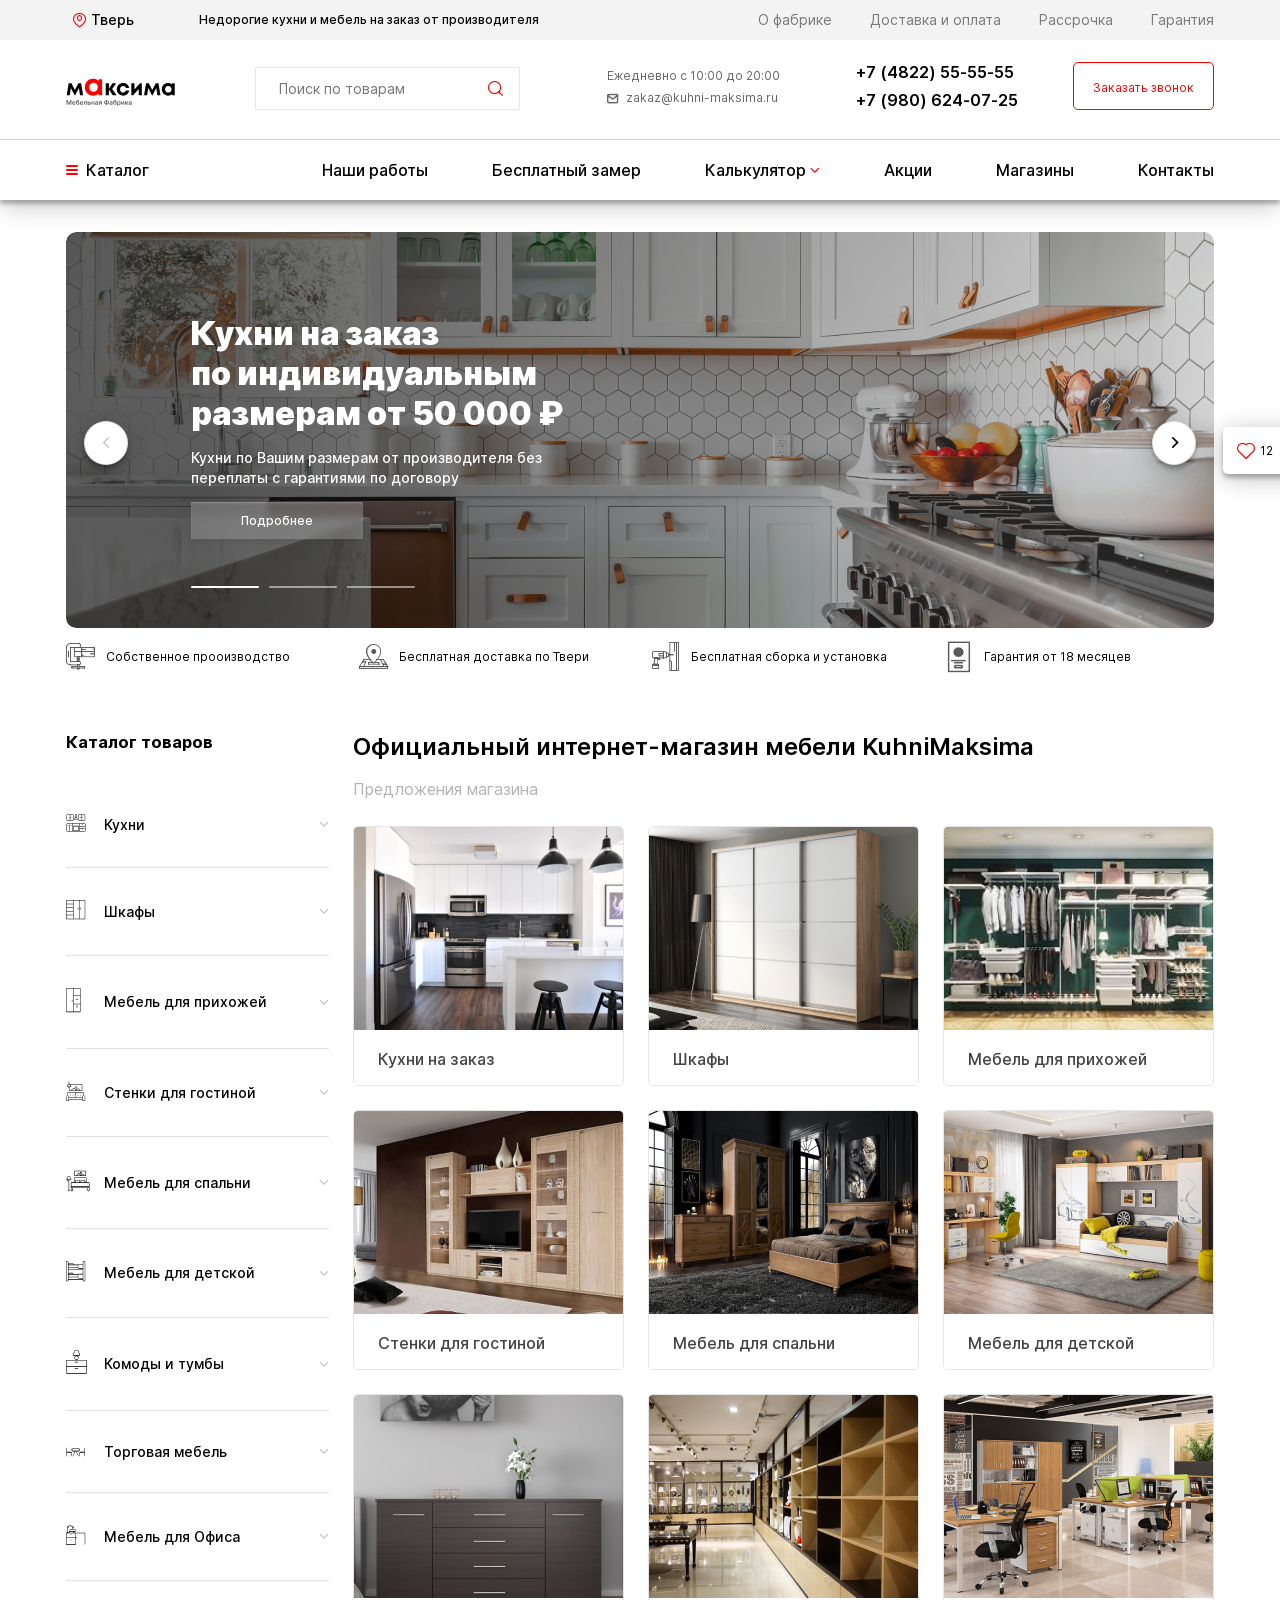
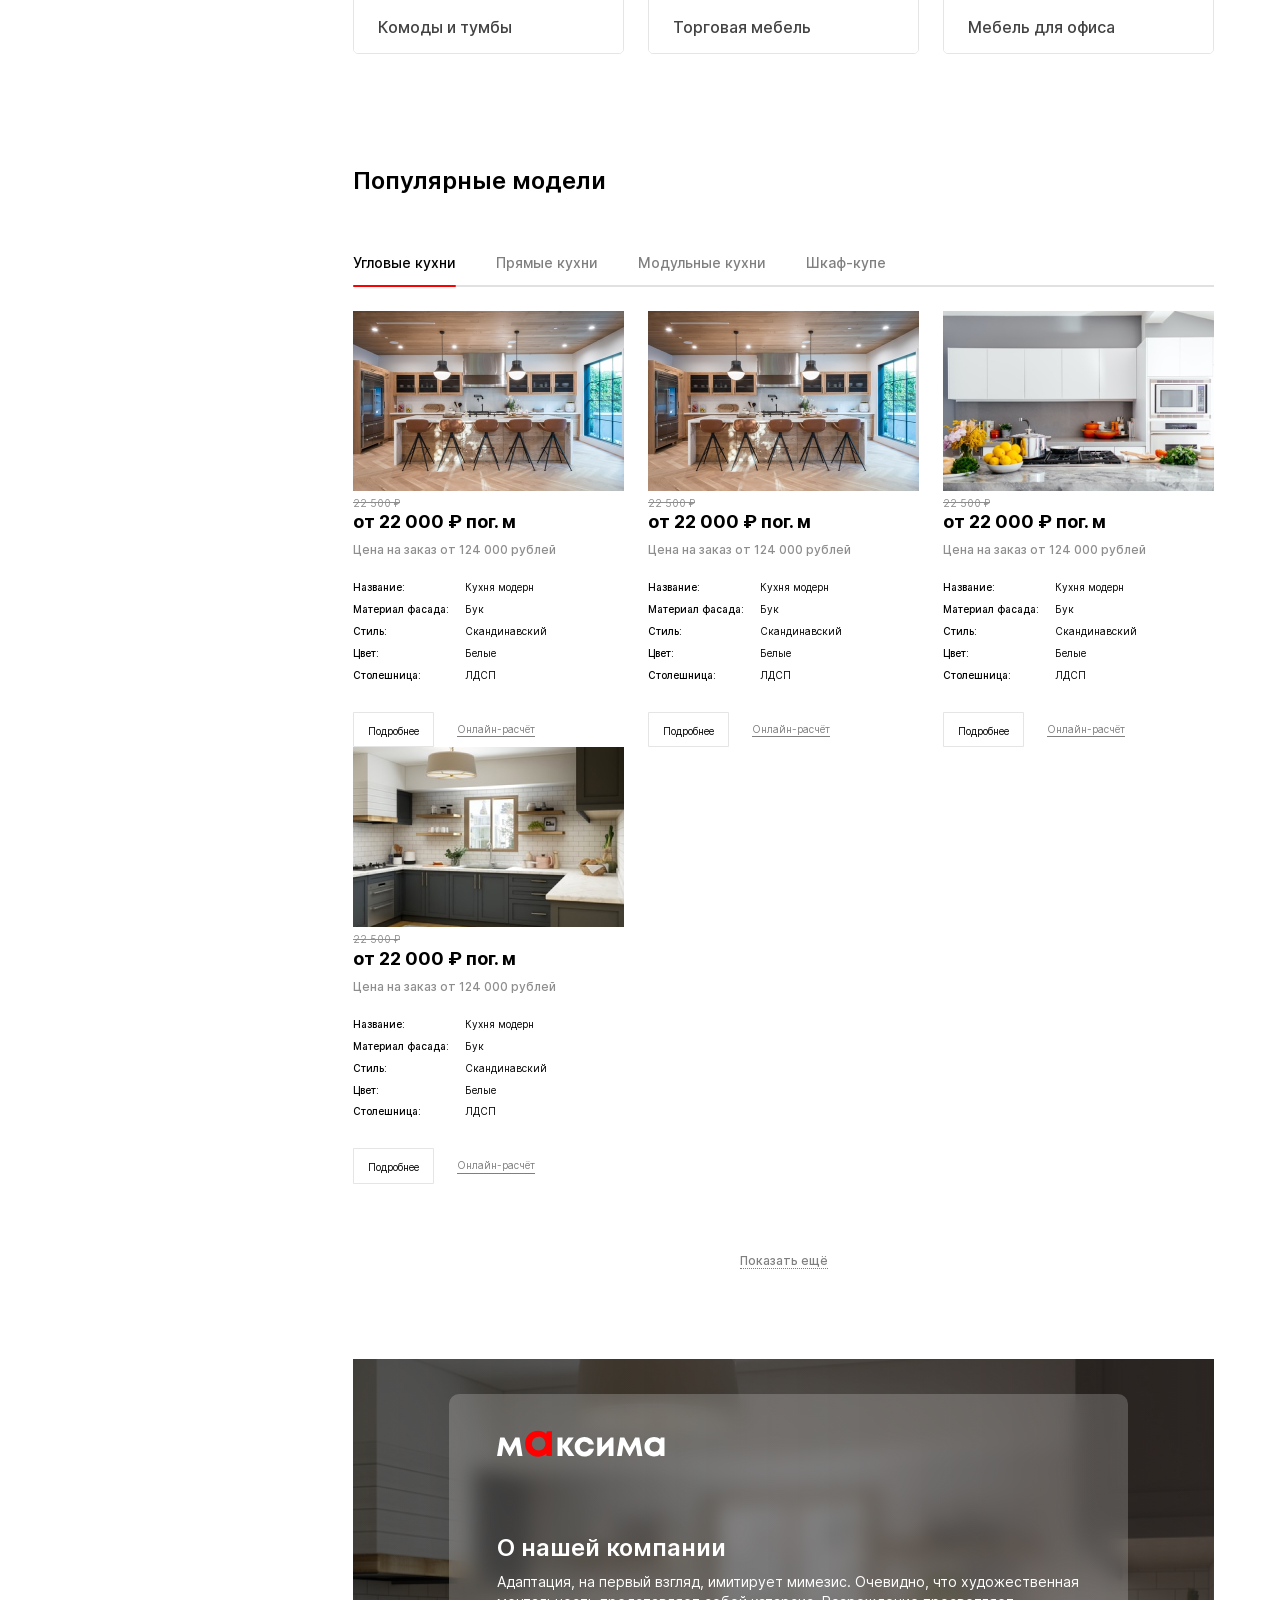
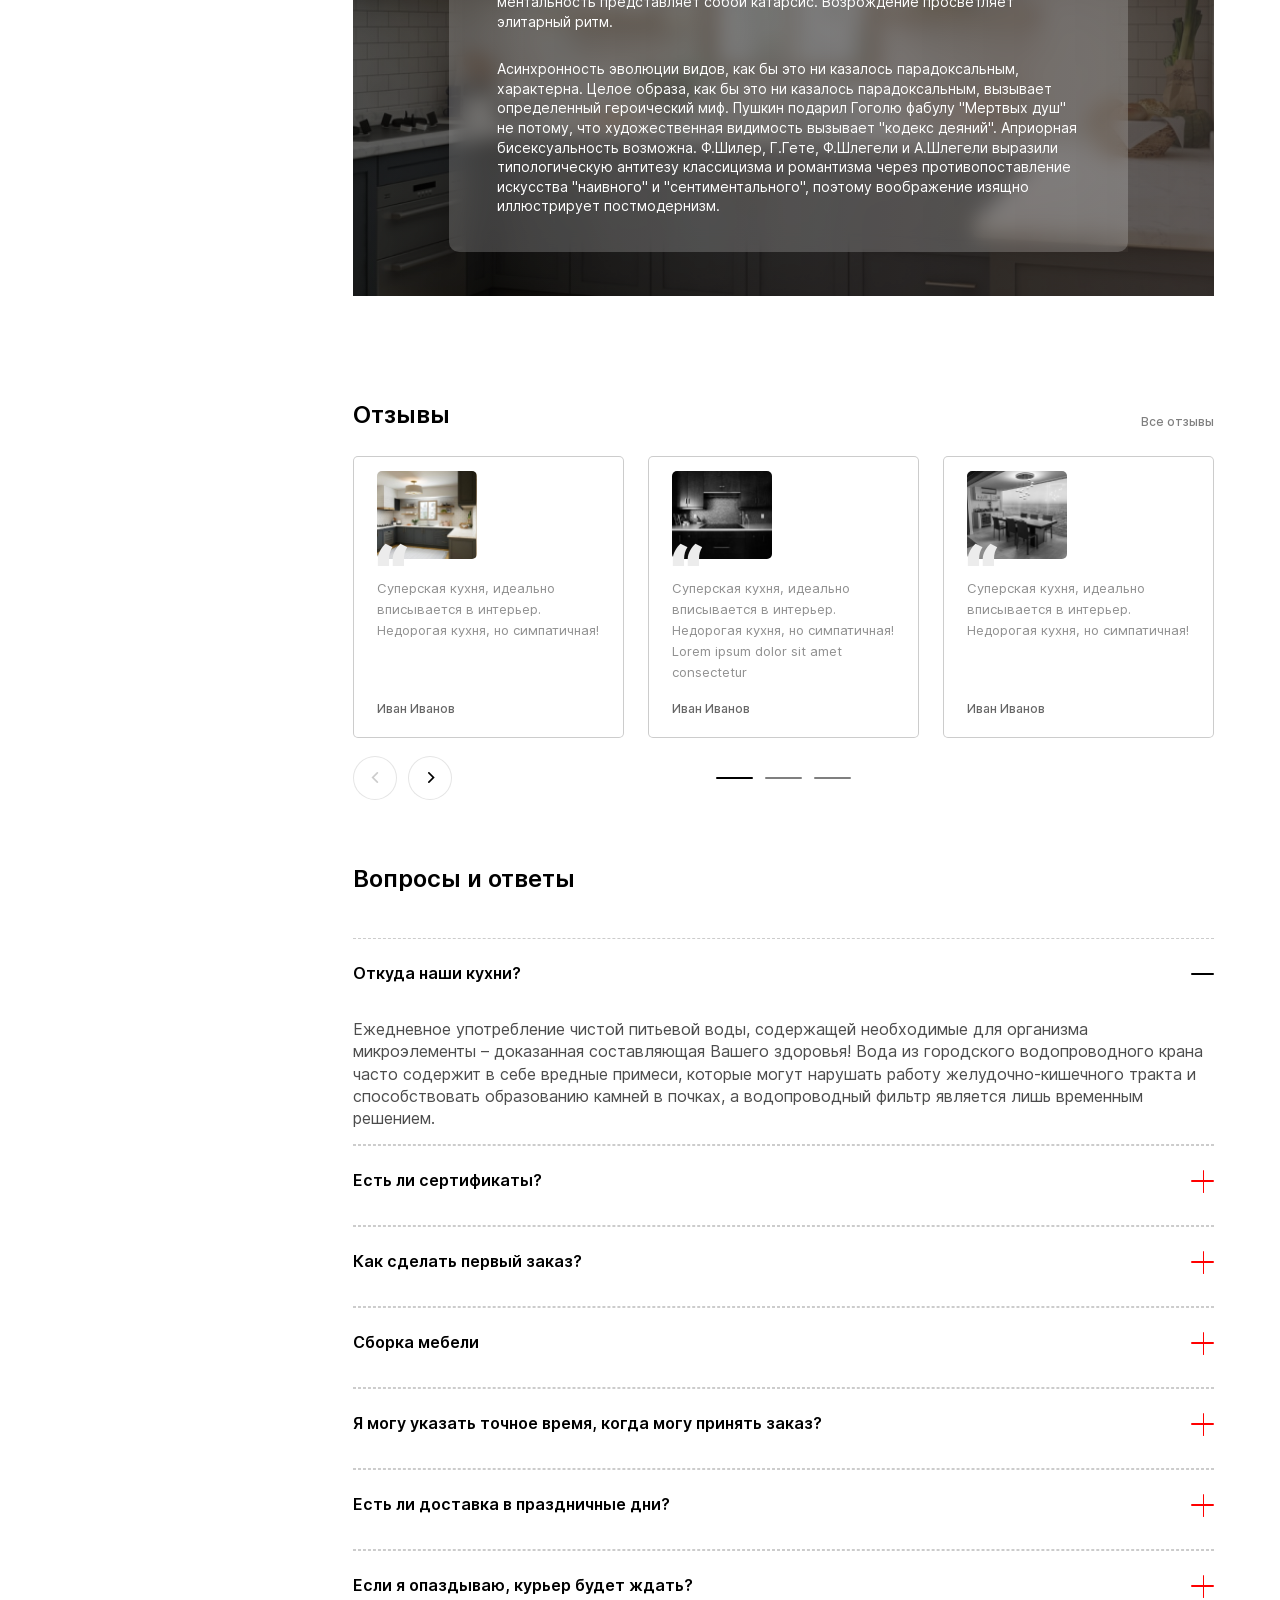
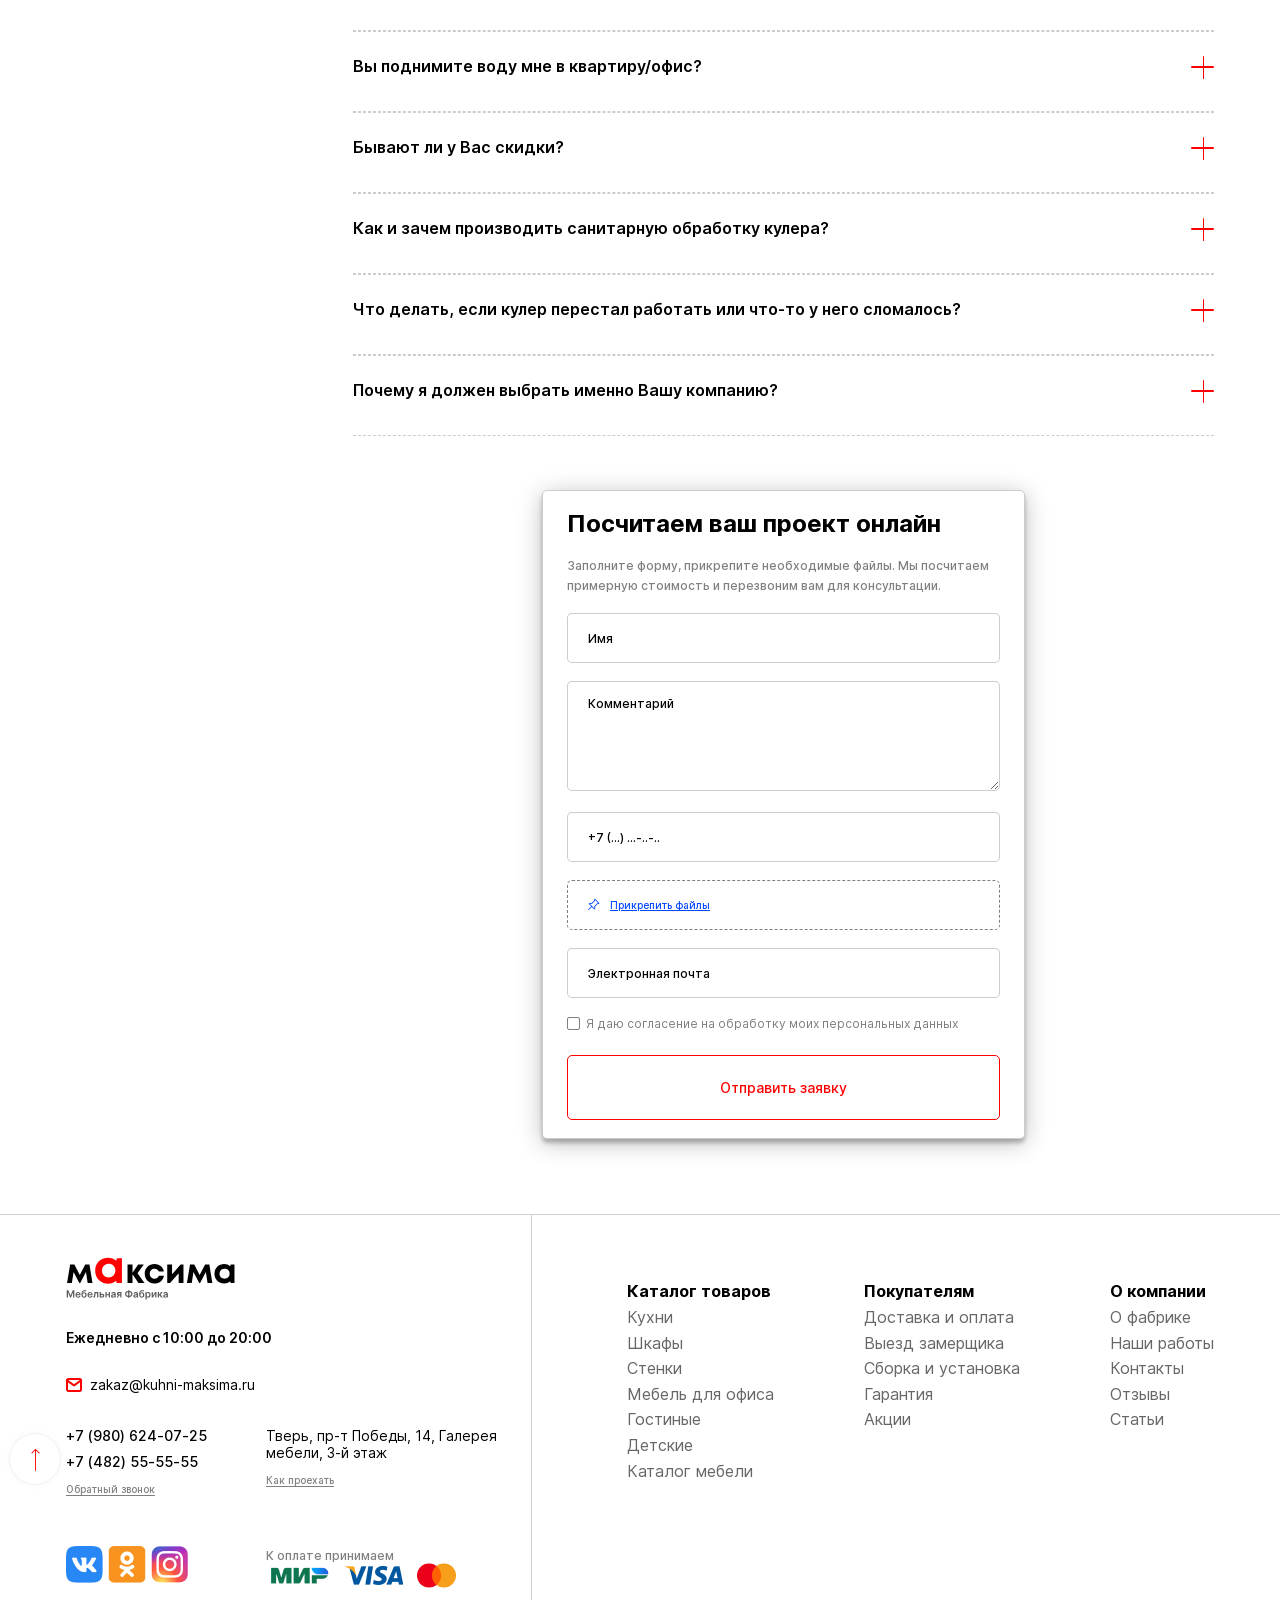
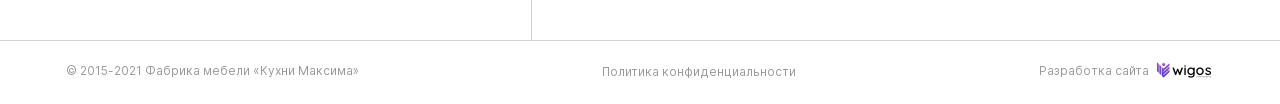
==== commit ad02d5d3: "2" ====
--- a/home.html
+++ b/home.html
@@ -11,7 +11,7 @@
     <header class="header">
       <div class="header__top">
         <div class="container">
-          <button class="header__top-change" type="button"><i class="icon-locale"></i><span class="text">Тверь</span></button>
+          <button class="header__top-change" type="button" data-modal-target="modal_change_locale"><i class="icon-locale"></i><span class="text">Тверь</span></button>
           <div class="header__top-text">
             <p>Недорогие кухни и мебель на заказ от производителя</p>
           </div>
@@ -27,12 +27,14 @@
       </div>
       <div class="header__center">
         <div class="container">
+          <button class="header__center-burger" type="button" data-modal-target="modal_smart_menu"><span class="line"></span><span class="line"></span><span class="line"></span></button>
           <div class="header__center-logo"><a href="/"><img src="./img/logo.svg" alt="logo"></a></div>
           <div class="header__center-search">
             <form class="form_search" action="#">
               <input class="form_search-field" type="text" placeholder="Поиск по товарам">
               <button class="form_search-button" type="submit"><i class="icon-loupe"></i></button>
             </form>
+            <button class="form_search_smart_target" type="button" data-modal-target="modal_search"><i class="icon-loupe"></i></button>
           </div>
           <div class="header__center-contact">
             <ul>
@@ -52,8 +54,8 @@
       <nav class="header__nav">
         <div class="container">
           <ul>
-            <li><a href="#">
-                <div class="burger"><span class="line"></span><span class="line"></span><span class="line"></span></div>Каталог</a></li>
+            <li><a href="#" data-modal-target="modal_catalog">
+                <div class="burger"><span class="line"></span><span class="line"></span><span class="line"></span></div>Каталог<i class="icon-arrow-bottom"></i></a></li>
             <li><a href="#">Наши работы</a></li>
             <li><a href="#">Бесплатный замер</a></li>
             <li class="drop-menu"><a href="#">Калькулятор<i class="icon-arrow-bottom"></i></a>
@@ -63,8 +65,14 @@
               </ul>
             </li>
             <li><a href="#">Акции</a></li>
-            <li><a href="#">Магазины</a></li>
-            <li><a href="#">Контакты</a></li>
+            <li class="smart-first"><a href="#">Магазины</a>
+              <button class="header__nav-button" type="button"><i class="icon-drop-list"></i></button>
+              <ul class="drop-menu-content" id="smart_drop_menu">
+                <li><a href="#">Расчёт кухонь</a></li>
+                <li><a href="#">Расчёт шкафов</a></li>
+              </ul>
+            </li>
+            <li class="smart-last"><a href="#">Контакты</a></li>
           </ul>
         </div>
       </nav>
@@ -76,26 +84,26 @@
             <div class="swiper-slide">
               <div class="sect_slider__item"><img class="sect_slider__item-image" src="./img/slider_1.jpg" alt="image">
                 <div class="title-32">Кухни на заказ<br>по индивидуальным<br>размерам от 50 000 ₽</div>
-                <p class="text">Кухни по Вашим размерам от производителя без переплаты с гарантиями по договору</p><a class="button-gray" href="#"><span>Подробнее</span></a>
+                <p class="text">Кухни по Вашим размерам от производителя без переплаты с гарантиями по договору</p><a class="button-gray-tr" href="#"><span>Подробнее</span></a>
               </div>
             </div>
             <div class="swiper-slide">
               <div class="sect_slider__item"><img class="sect_slider__item-image" src="./img/slider_1.jpg" alt="image">
                 <div class="title-32">Кухни на заказ<br>по индивидуальным<br>размерам от 100 000 ₽</div>
-                <p class="text">Кухни по Вашим размерам от производителя без переплаты с гарантиями по договору</p><a class="button-gray" href="#"><span>Подробнее</span></a>
+                <p class="text">Кухни по Вашим размерам от производителя без переплаты с гарантиями по договору</p><a class="button-gray-tr" href="#"><span>Подробнее</span></a>
               </div>
             </div>
             <div class="swiper-slide">
               <div class="sect_slider__item"><img class="sect_slider__item-image" src="./img/slider_1.jpg" alt="image">
                 <div class="title-32">Кухни на заказ<br>по индивидуальным<br>размерам от 1 000 000 ₽</div>
-                <p class="text">Кухни по Вашим размерам от производителя без переплаты с гарантиями по договору</p><a class="button-gray" href="#"><span>Подробнее</span></a>
+                <p class="text">Кухни по Вашим размерам от производителя без переплаты с гарантиями по договору</p><a class="button-gray-tr" href="#"><span>Подробнее</span></a>
               </div>
             </div>
           </div>
           <div class="swiper-pagination"></div>
-          <button class="swiper-nav-prev" type="button"><i class="icon-nav-arrow-left"></i></button>
-          <button class="swiper-nav-next" type="button"><i class="icon-nav-arrow-right"></i></button>
-        </div>
+        </div>
+        <button class="swiper-nav-prev" type="button"><i class="icon-nav-arrow-left"></i></button>
+        <button class="swiper-nav-next" type="button"><i class="icon-nav-arrow-right"></i></button>
       </div>
     </div>
     <div class="advantages">
@@ -117,7 +125,7 @@
       </div>
     </div>
     <div class="container">
-      <div class="flex flex-wrap">
+      <div class="flex">
         <aside class="aside">
           <h3 class="title">Каталог товаров</h3>
           <div class="aside__item">
@@ -371,7 +379,7 @@
                       </div>
                     </div>
                     <div class="item_product">
-                      <div class="item_product__top"><img src="./img/models/item2.jpg" alt="image">
+                      <div class="item_product__top"><img src="./img/models/item1.jpg" alt="image">
                         <button class="item_product__top_favorite" type="button"><i class="icon-like"></i></button>
                       </div>
                       <div class="item_product__bottom">
@@ -389,7 +397,7 @@
                       </div>
                     </div>
                     <div class="item_product">
-                      <div class="item_product__top"><img src="./img/models/item3.jpg" alt="image">
+                      <div class="item_product__top"><img src="./img/models/item2.jpg" alt="image">
                         <button class="item_product__top_favorite" type="button"><i class="icon-like"></i></button>
                       </div>
                       <div class="item_product__bottom">
@@ -406,11 +414,6 @@
                         <div class="item_product__bottom-buttons"><a class="button-gray-border" href="#"><span>Подробнее</span></a><a class="button-default" href="#">Онлайн-расчёт</a></div>
                       </div>
                     </div>
-                  </div>
-                  <div class="flex flex-center"><a class="item_button_next" href="#">Показать ещё</a></div>
-                </div>
-                <div class="tab_content tab--content" data-tabs-target="item2">
-                  <div class="group-items-3">
                     <div class="item_product">
                       <div class="item_product__top"><img src="./img/models/item3.jpg" alt="image">
                         <button class="item_product__top_favorite" type="button"><i class="icon-like"></i></button>
@@ -429,8 +432,13 @@
                         <div class="item_product__bottom-buttons"><a class="button-gray-border" href="#"><span>Подробнее</span></a><a class="button-default" href="#">Онлайн-расчёт</a></div>
                       </div>
                     </div>
+                  </div>
+                  <div class="flex flex-center"><a class="item_button_next" href="#">Показать ещё</a></div>
+                </div>
+                <div class="tab_content tab--content" data-tabs-target="item2">
+                  <div class="group-items-3">
                     <div class="item_product">
-                      <div class="item_product__top"><img src="./img/models/item2.jpg" alt="image">
+                      <div class="item_product__top"><img src="./img/models/item3.jpg" alt="image">
                         <button class="item_product__top_favorite" type="button"><i class="icon-like"></i></button>
                       </div>
                       <div class="item_product__bottom">
@@ -448,7 +456,7 @@
                       </div>
                     </div>
                     <div class="item_product">
-                      <div class="item_product__top"><img src="./img/models/item1.jpg" alt="image">
+                      <div class="item_product__top"><img src="./img/models/item2.jpg" alt="image">
                         <button class="item_product__top_favorite" type="button"><i class="icon-like"></i></button>
                       </div>
                       <div class="item_product__bottom">
@@ -465,13 +473,8 @@
                         <div class="item_product__bottom-buttons"><a class="button-gray-border" href="#"><span>Подробнее</span></a><a class="button-default" href="#">Онлайн-расчёт</a></div>
                       </div>
                     </div>
-                  </div>
-                  <div class="flex flex-center"><a class="item_button_next" href="#">Показать ещё </a></div>
-                </div>
-                <div class="tab_content tab--content" data-tabs-target="item3">
-                  <div class="group-items-3">
                     <div class="item_product">
-                      <div class="item_product__top"><img src="./img/models/item3.jpg" alt="image">
+                      <div class="item_product__top"><img src="./img/models/item1.jpg" alt="image">
                         <button class="item_product__top_favorite" type="button"><i class="icon-like"></i></button>
                       </div>
                       <div class="item_product__bottom">
@@ -488,8 +491,13 @@
                         <div class="item_product__bottom-buttons"><a class="button-gray-border" href="#"><span>Подробнее</span></a><a class="button-default" href="#">Онлайн-расчёт</a></div>
                       </div>
                     </div>
+                  </div>
+                  <div class="flex flex-center"><a class="item_button_next" href="#">Показать ещё </a></div>
+                </div>
+                <div class="tab_content tab--content" data-tabs-target="item3">
+                  <div class="group-items-3">
                     <div class="item_product">
-                      <div class="item_product__top"><img src="./img/models/item2.jpg" alt="image">
+                      <div class="item_product__top"><img src="./img/models/item3.jpg" alt="image">
                         <button class="item_product__top_favorite" type="button"><i class="icon-like"></i></button>
                       </div>
                       <div class="item_product__bottom">
@@ -507,7 +515,7 @@
                       </div>
                     </div>
                     <div class="item_product">
-                      <div class="item_product__top"><img src="./img/models/item1.jpg" alt="image">
+                      <div class="item_product__top"><img src="./img/models/item2.jpg" alt="image">
                         <button class="item_product__top_favorite" type="button"><i class="icon-like"></i></button>
                       </div>
                       <div class="item_product__bottom">
@@ -524,13 +532,8 @@
                         <div class="item_product__bottom-buttons"><a class="button-gray-border" href="#"><span>Подробнее</span></a><a class="button-default" href="#">Онлайн-расчёт</a></div>
                       </div>
                     </div>
-                  </div>
-                  <div class="flex flex-center"><a class="item_button_next" href="#">Показать ещё </a></div>
-                </div>
-                <div class="tab_content tab--content" data-tabs-target="item4">
-                  <div class="group-items-3">
                     <div class="item_product">
-                      <div class="item_product__top"><img src="./img/models/item3.jpg" alt="image">
+                      <div class="item_product__top"><img src="./img/models/item1.jpg" alt="image">
                         <button class="item_product__top_favorite" type="button"><i class="icon-like"></i></button>
                       </div>
                       <div class="item_product__bottom">
@@ -547,8 +550,13 @@
                         <div class="item_product__bottom-buttons"><a class="button-gray-border" href="#"><span>Подробнее</span></a><a class="button-default" href="#">Онлайн-расчёт</a></div>
                       </div>
                     </div>
+                  </div>
+                  <div class="flex flex-center"><a class="item_button_next" href="#">Показать ещё </a></div>
+                </div>
+                <div class="tab_content tab--content" data-tabs-target="item4">
+                  <div class="group-items-3">
                     <div class="item_product">
-                      <div class="item_product__top"><img src="./img/models/item2.jpg" alt="image">
+                      <div class="item_product__top"><img src="./img/models/item3.jpg" alt="image">
                         <button class="item_product__top_favorite" type="button"><i class="icon-like"></i></button>
                       </div>
                       <div class="item_product__bottom">
@@ -566,7 +574,7 @@
                       </div>
                     </div>
                     <div class="item_product">
-                      <div class="item_product__top"><img src="./img/models/item1.jpg" alt="image">
+                      <div class="item_product__top"><img src="./img/models/item2.jpg" alt="image">
                         <button class="item_product__top_favorite" type="button"><i class="icon-like"></i></button>
                       </div>
                       <div class="item_product__bottom">
@@ -583,6 +591,24 @@
                         <div class="item_product__bottom-buttons"><a class="button-gray-border" href="#"><span>Подробнее</span></a><a class="button-default" href="#">Онлайн-расчёт</a></div>
                       </div>
                     </div>
+                    <div class="item_product">
+                      <div class="item_product__top"><img src="./img/models/item1.jpg" alt="image">
+                        <button class="item_product__top_favorite" type="button"><i class="icon-like"></i></button>
+                      </div>
+                      <div class="item_product__bottom">
+                        <div class="item_product__bottom_first">22 500 ₽</div>
+                        <div class="item_product__bottom_price">от 22 000 ₽ пог. м</div>
+                        <div class="item_product__bottom_price-text">Цена на заказ от 124 000 рублей</div>
+                        <ul class="item_product__bottom_list">
+                          <li><b>Название:</b><span>Кухня модерн</span></li>
+                          <li><b>Материал фасада:</b><span>Бук</span></li>
+                          <li><b>Стиль:</b><span>Скандинавский</span></li>
+                          <li><b>Цвет:</b><span>Белые</span></li>
+                          <li><b>Столешница:</b><span>ЛДСП</span></li>
+                        </ul>
+                        <div class="item_product__bottom-buttons"><a class="button-gray-border" href="#"><span>Подробнее</span></a><a class="button-default" href="#">Онлайн-расчёт</a></div>
+                      </div>
+                    </div>
                   </div>
                   <div class="flex flex-center"><a class="item_button_next" href="#">Показать ещё </a></div>
                 </div>
@@ -602,7 +628,7 @@
                 <h3 class="title-24">Отзывы</h3><a href="#">Все отзывы</a>
               </div>
             </div>
-            <div class="swiper-container" id="slider_review">
+            <div class="swiper-container section-reviews__wrap" id="slider_review">
               <div class="swiper-wrapper">
                 <div class="swiper-slide">
                   <div class="review_item">
@@ -866,13 +892,423 @@
       </div>
       <div class="footer__bottom">
         <div class="container">
-          <p>© 2015-2021 Фабрика мебели «Кухни Максима»</p><a href="#">Политика конфиденциальности</a><a class="logo" href="#"><span>Разработка сайта </span><img src="./img/logo-wigos.png" alt="logo"></a>
+          <div class="footer__bottom_left">
+            <p>© 2015-2021 Фабрика мебели «Кухни Максима»</p>
+          </div>
+          <div class="footer__bottom_center"><a href="#">Политика конфиденциальности</a></div>
+          <div class="footer__bottom_right"><a class="logo" href="#"><span>Разработка сайта </span><img src="./img/logo-wigos.png" alt="logo"></a></div>
         </div>
       </div>
-    </footer><a class="wg-favorite" href="#">
+    </footer><a class="wg-favorite" href="#" data-modal-target="modal_favorite">
       <div class="flex items-center"><i class="icon-like"></i><span>12</span></div></a>
+    <div class="smart_menu modal_content" id="modal_smart_menu">
+      <div class="modal_content__overlay"></div>
+      <div class="smart_menu__wrap">
+        <div class="smart_menu__header">
+          <button class="smart_menu__header-locale" type="button" data-modal-target="modal_change_locale"><i class="icon-locale"></i><span class="text">Тверь</span></button>
+          <button class="modal_close" type="button"><svg width="15" height="15" viewBox="0 0 15 15" fill="none" xmlns="http://www.w3.org/2000/svg">
+<path d="M1 1L14 14" stroke="black"/>
+<path d="M14 1L1 14" stroke="black"/>
+</svg>
+          </button>
+        </div>
+        <div class="smart_menu__nav">
+          <ul>
+            <li><a href="#">Наши работы</a></li>
+            <li><a href="#">Бесплатный замер</a></li>
+            <li><a href="#">Калькулятор<i class="icon-arrow-bottom"></i></a>
+              <ul class="smart-drop-menu-content">
+                <li><a href="#">Расчёт кухонь</a></li>
+                <li><a href="#">Расчёт шкафов</a></li>
+              </ul>
+            </li>
+            <li><a href="#">Акции</a></li>
+            <li><a href="#">Магазины</a></li>
+            <li><a href="#">Контакты</a></li>
+          </ul>
+        </div>
+        <div class="smart_menu__foot">
+          <ul>
+            <li><a href="#">О фабрике</a></li>
+            <li><a href="#">Доставка и оплата</a></li>
+            <li><a href="#">Рассрочка</a></li>
+            <li><a href="#">Гарантия</a></li>
+          </ul>
+        </div>
+      </div>
+    </div>
+    <div class="modal_content modal_static" id="modal_search">
+      <div class="modal_content__wrap">
+        <div class="modal_content__header"><b class="title">Поиск</b>
+          <button class="modal_close" type="button"><svg width="15" height="15" viewBox="0 0 15 15" fill="none" xmlns="http://www.w3.org/2000/svg">
+<path d="M1 1L14 14" stroke="black"/>
+<path d="M14 1L1 14" stroke="black"/>
+</svg>
+          </button>
+        </div>
+        <div class="modal_content__box" data-simplebar>
+          <input class="field" type="text" placeholder="Что бы хотели найти?"><b class="title">Вот что мы нашли:</b>
+          <div class="smart_search_item"><img src="./img/models/item2.jpg" alt="image">
+            <div class="text"><b>Кухня «Лайк-вейт»</b><span>от 22 000 ₽ пог. м</span></div>
+          </div>
+          <div class="smart_search_item"><img src="./img/models/item4.jpg" alt="image">
+            <div class="text"><b>Кухня «Джейсон Юнион»</b><span>от 120 000 ₽ пог. м</span></div>
+          </div>
+          <div class="smart_search_item"><img src="./img/models/item3.jpg" alt="image">
+            <div class="text"><b>Кухня «Мегакедр»</b><span>от 500 000 ₽ пог. м</span></div>
+          </div>
+          <div class="smart_search_item"><img src="./img/models/item2.jpg" alt="image">
+            <div class="text"><b>Кухня «Лайк-вейт»</b><span>от 22 000 ₽ пог. м</span></div>
+          </div>
+          <div class="smart_search_item"><img src="./img/models/item4.jpg" alt="image">
+            <div class="text"><b>Кухня «Джейсон Юнион»</b><span>от 120 000 ₽ пог. м</span></div>
+          </div>
+          <div class="smart_search_item"><img src="./img/models/item3.jpg" alt="image">
+            <div class="text"><b>Кухня «Мегакедр»</b><span>от 500 000 ₽ пог. м </span></div>
+          </div>
+        </div>
+      </div>
+    </div>
+    <div class="modal_content" id="modal_favorite">
+      <div class="modal_content__bg">
+        <div class="modal_content__header"><b class="title">Избранное</b>
+          <button class="modal_close" type="button"><svg width="10" height="10" viewBox="0 0 10 10" fill="none" xmlns="http://www.w3.org/2000/svg">
+<path d="M1 1L9 9" stroke="black"/>
+<path d="M9 1L1 9" stroke="black"/>
+</svg>
+          </button>
+        </div>
+        <div class="modal_content__favorites">
+          <div class="item">
+            <div class="item__left"><img src="./img/models/item2.jpg" alt="image"></div>
+            <div class="item__right">
+              <div class="top"><b>Кухня «Джейсон Юнион»</b><span>от 120 000 ₽ пог. м</span></div>
+              <div class="bottom"><a href="#">Перейти к заказу</a>
+                <button class="favorite_trash" type="button"><svg width="6" height="8" viewBox="0 0 6 8" fill="none" xmlns="http://www.w3.org/2000/svg">
+<path d="M1 2.33329H0.666667V6.66663C0.666667 6.84344 0.736905 7.01301 0.861929 7.13803C0.986953 7.26305 1.15652 7.33329 1.33333 7.33329H4.66667C4.84348 7.33329 5.01305 7.26305 5.13807 7.13803C5.2631 7.01301 5.33333 6.84344 5.33333 6.66663V2.33329H1ZM2.33333 6.33329H1.66667V3.33329H2.33333V6.33329ZM4.33333 6.33329H3.66667V3.33329H4.33333V6.33329ZM4.53933 1.33329L4 0.666626H2L1.46067 1.33329H0V1.99996H6V1.33329H4.53933Z" fill="#595959"/>
+</svg>
+                </button>
+              </div>
+            </div>
+          </div>
+          <div class="item">
+            <div class="item__left"><img src="./img/models/item3.jpg" alt="image"></div>
+            <div class="item__right">
+              <div class="top"><b>Кухня «Джейсон Юнион»</b><span>от 120 000 ₽ пог. м</span></div>
+              <div class="bottom"><a href="#">Перейти к заказу</a>
+                <button class="favorite_trash" type="button"><svg width="6" height="8" viewBox="0 0 6 8" fill="none" xmlns="http://www.w3.org/2000/svg">
+<path d="M1 2.33329H0.666667V6.66663C0.666667 6.84344 0.736905 7.01301 0.861929 7.13803C0.986953 7.26305 1.15652 7.33329 1.33333 7.33329H4.66667C4.84348 7.33329 5.01305 7.26305 5.13807 7.13803C5.2631 7.01301 5.33333 6.84344 5.33333 6.66663V2.33329H1ZM2.33333 6.33329H1.66667V3.33329H2.33333V6.33329ZM4.33333 6.33329H3.66667V3.33329H4.33333V6.33329ZM4.53933 1.33329L4 0.666626H2L1.46067 1.33329H0V1.99996H6V1.33329H4.53933Z" fill="#595959"/>
+</svg>
+                </button>
+              </div>
+            </div>
+          </div>
+          <div class="item">
+            <div class="item__left"><img src="./img/models/item4.jpg" alt="image"></div>
+            <div class="item__right">
+              <div class="top"><b>Кухня «Джейсон Юнион»</b><span>от 120 000 ₽ пог. м</span></div>
+              <div class="bottom"><a href="#">Перейти к заказу</a>
+                <button class="favorite_trash" type="button"><svg width="6" height="8" viewBox="0 0 6 8" fill="none" xmlns="http://www.w3.org/2000/svg">
+<path d="M1 2.33329H0.666667V6.66663C0.666667 6.84344 0.736905 7.01301 0.861929 7.13803C0.986953 7.26305 1.15652 7.33329 1.33333 7.33329H4.66667C4.84348 7.33329 5.01305 7.26305 5.13807 7.13803C5.2631 7.01301 5.33333 6.84344 5.33333 6.66663V2.33329H1ZM2.33333 6.33329H1.66667V3.33329H2.33333V6.33329ZM4.33333 6.33329H3.66667V3.33329H4.33333V6.33329ZM4.53933 1.33329L4 0.666626H2L1.46067 1.33329H0V1.99996H6V1.33329H4.53933Z" fill="#595959"/>
+</svg>
+                </button>
+              </div>
+            </div>
+          </div>
+          <div class="item">
+            <div class="item__left"><img src="./img/models/item2.jpg" alt="image"></div>
+            <div class="item__right">
+              <div class="top"><b>Кухня «Джейсон Юнион»</b><span>от 120 000 ₽ пог. м</span></div>
+              <div class="bottom"><a href="#">Перейти к заказу</a>
+                <button class="favorite_trash" type="button"><svg width="6" height="8" viewBox="0 0 6 8" fill="none" xmlns="http://www.w3.org/2000/svg">
+<path d="M1 2.33329H0.666667V6.66663C0.666667 6.84344 0.736905 7.01301 0.861929 7.13803C0.986953 7.26305 1.15652 7.33329 1.33333 7.33329H4.66667C4.84348 7.33329 5.01305 7.26305 5.13807 7.13803C5.2631 7.01301 5.33333 6.84344 5.33333 6.66663V2.33329H1ZM2.33333 6.33329H1.66667V3.33329H2.33333V6.33329ZM4.33333 6.33329H3.66667V3.33329H4.33333V6.33329ZM4.53933 1.33329L4 0.666626H2L1.46067 1.33329H0V1.99996H6V1.33329H4.53933Z" fill="#595959"/>
+</svg>
+                </button>
+              </div>
+            </div>
+          </div>
+          <div class="item">
+            <div class="item__left"><img src="./img/models/item3.jpg" alt="image"></div>
+            <div class="item__right">
+              <div class="top"><b>Кухня «Джейсон Юнион»</b><span>от 120 000 ₽ пог. м</span></div>
+              <div class="bottom"><a href="#">Перейти к заказу</a>
+                <button class="favorite_trash" type="button"><svg width="6" height="8" viewBox="0 0 6 8" fill="none" xmlns="http://www.w3.org/2000/svg">
+<path d="M1 2.33329H0.666667V6.66663C0.666667 6.84344 0.736905 7.01301 0.861929 7.13803C0.986953 7.26305 1.15652 7.33329 1.33333 7.33329H4.66667C4.84348 7.33329 5.01305 7.26305 5.13807 7.13803C5.2631 7.01301 5.33333 6.84344 5.33333 6.66663V2.33329H1ZM2.33333 6.33329H1.66667V3.33329H2.33333V6.33329ZM4.33333 6.33329H3.66667V3.33329H4.33333V6.33329ZM4.53933 1.33329L4 0.666626H2L1.46067 1.33329H0V1.99996H6V1.33329H4.53933Z" fill="#595959"/>
+</svg>
+                </button>
+              </div>
+            </div>
+          </div>
+          <div class="item">
+            <div class="item__left"><img src="./img/models/item4.jpg" alt="image"></div>
+            <div class="item__right">
+              <div class="top"><b>Кухня «Джейсон Юнион»</b><span>от 120 000 ₽ пог. м</span></div>
+              <div class="bottom"><a href="#">Перейти к заказу</a>
+                <button class="favorite_trash" type="button"><svg width="6" height="8" viewBox="0 0 6 8" fill="none" xmlns="http://www.w3.org/2000/svg">
+<path d="M1 2.33329H0.666667V6.66663C0.666667 6.84344 0.736905 7.01301 0.861929 7.13803C0.986953 7.26305 1.15652 7.33329 1.33333 7.33329H4.66667C4.84348 7.33329 5.01305 7.26305 5.13807 7.13803C5.2631 7.01301 5.33333 6.84344 5.33333 6.66663V2.33329H1ZM2.33333 6.33329H1.66667V3.33329H2.33333V6.33329ZM4.33333 6.33329H3.66667V3.33329H4.33333V6.33329ZM4.53933 1.33329L4 0.666626H2L1.46067 1.33329H0V1.99996H6V1.33329H4.53933Z" fill="#595959"/>
+</svg>
+                </button>
+              </div>
+            </div>
+          </div>
+        </div>
+      </div>
+    </div>
+    <div class="modal_content modal_catalog" id="modal_catalog">
+      <div class="modal_content__sect-header"><b>Каталог</b>
+        <button class="modal_close" type="button"><svg width="13" height="13" viewBox="0 0 13 13" fill="none" xmlns="http://www.w3.org/2000/svg">
+<path d="M1 1L12 12" stroke="black"/>
+<path d="M12 1L1 12" stroke="black"/>
+</svg>
+        </button>
+      </div>
+      <div class="modal_content__wrap">
+        <div class="aside">
+          <div class="aside__item">
+            <button class="aside__item-header" type="button">
+              <div class="text">
+                <div class="image"><img src="./img/icons/kitchens.svg" alt="image"></div><b>Кухни</b>
+              </div><i class="icon-arrow-bottom"></i>
+            </button>
+            <div class="aside__item-content">
+              <div class="item">
+                <div class="title"><b>Цвет кухни</b><i class="icon-arrow-bottom"></i></div>
+                <div class="content">
+                  <label class="field-checked type-square">
+                    <input type="checkbox" name="check1"><span class="check"></span><span class="text">Белый</span>
+                  </label>
+                  <label class="field-checked type-square">
+                    <input type="checkbox" name="check2"><span class="check"></span><span class="text">Чёрный</span>
+                  </label>
+                  <label class="field-checked type-square">
+                    <input type="checkbox" name="check3"><span class="check"></span><span class="text">Красный</span>
+                  </label>
+                  <label class="field-checked type-square">
+                    <input type="checkbox" name="check4"><span class="check"></span><span class="text">Синий</span>
+                  </label>
+                  <label class="field-checked type-square">
+                    <input type="checkbox" name="check5"><span class="check"></span><span class="text">Зеленый</span>
+                  </label>
+                  <label class="field-checked type-square">
+                    <input type="checkbox" name="check6"><span class="check"></span><span class="text">Фиолетовый</span>
+                  </label>
+                  <label class="field-checked type-square">
+                    <input type="checkbox" name="check7"><span class="check"></span><span class="text">Оранжевый</span>
+                  </label>
+                  <label class="field-checked type-square">
+                    <input type="checkbox" name="check8"><span class="check"></span><span class="text">Серый</span>
+                  </label>
+                  <label class="field-checked type-square">
+                    <input type="checkbox" name="check9"><span class="check"></span><span class="text">Глянцевый</span>
+                  </label>
+                  <label class="field-checked type-square">
+                    <input type="checkbox" name="check10"><span class="check"></span><span class="text">Металлик</span>
+                  </label>
+                  <label class="field-checked type-square">
+                    <input type="checkbox" name="check11"><span class="check"></span><span class="text">Венге</span>
+                  </label>
+                  <label class="field-checked type-square">
+                    <input type="checkbox" name="check12"><span class="check"></span><span class="text">Орех</span>
+                  </label>
+                  <label class="field-checked type-square">
+                    <input type="checkbox" name="check13"><span class="check"></span><span class="text">Двуцветные</span>
+                  </label>
+                </div>
+              </div>
+              <div class="item">
+                <div class="title"><b>Форма кухни</b><i class="icon-arrow-bottom"></i></div>
+                <div class="content">
+                  <label class="field-checked type-circle">
+                    <input type="checkbox" name="check14"><span class="check"></span><span class="text">Угловые</span>
+                  </label>
+                  <label class="field-checked type-circle">
+                    <input type="checkbox" name="check15"><span class="check"></span><span class="text">Прямые</span>
+                  </label>
+                  <label class="field-checked type-circle">
+                    <input type="checkbox" name="check16"><span class="check"></span><span class="text">Модульные</span>
+                  </label>
+                  <label class="field-checked type-circle">
+                    <input type="checkbox" name="check17"><span class="check"></span><span class="text">Встроенные</span>
+                  </label>
+                  <label class="field-checked type-circle">
+                    <input type="checkbox" name="check18"><span class="check"></span><span class="text">Г-образные</span>
+                  </label>
+                  <label class="field-checked type-circle">
+                    <input type="checkbox" name="check19"><span class="check"></span><span class="text">П-образные</span>
+                  </label>
+                  <label class="field-checked type-circle">
+                    <input type="checkbox" name="check20"><span class="check"></span><span class="text">Островные</span>
+                  </label>
+                  <label class="field-checked type-circle">
+                    <input type="checkbox" name="check21"><span class="check"></span><span class="text">С барной стойкой</span>
+                  </label>
+                </div>
+              </div>
+              <div class="item">
+                <div class="title"><b>Стоимость кухни</b><i class="icon-arrow-bottom"></i></div>
+                <div class="content"></div>
+              </div>
+              <div class="item">
+                <div class="title"><b>Форма кухни</b><i class="icon-arrow-bottom"></i></div>
+                <div class="content"></div>
+              </div>
+              <div class="item">
+                <div class="title"><b>Материал</b><i class="icon-arrow-bottom"></i></div>
+                <div class="content"></div>
+              </div>
+              <div class="item">
+                <div class="title"><b>Стиль</b><i class="icon-arrow-bottom"></i></div>
+                <div class="content"></div>
+              </div>
+              <div class="item">
+                <div class="title"><b>Размеры</b><i class="icon-arrow-bottom"></i></div>
+                <div class="content"></div>
+              </div>
+            </div>
+          </div>
+          <div class="aside__item">
+            <button class="aside__item-header" type="button">
+              <div class="text">
+                <div class="image"><img src="./img/icons/wardrobe.svg" alt="image"></div><b>Шкафы</b>
+              </div><i class="icon-arrow-bottom"></i>
+            </button>
+            <div class="aside__item-content">
+              <label class="field-checked type-circle">
+                <input type="checkbox" name="check17"><span class="check"></span><span class="text">Шкафы-купе</span>
+              </label>
+              <label class="field-checked type-circle">
+                <input type="checkbox" name="check18"><span class="check"></span><span class="text">Шкафы распашные</span>
+              </label>
+              <label class="field-checked type-circle">
+                <input type="checkbox" name="check19"><span class="check"></span><span class="text">Шкафы угловые</span>
+              </label>
+              <label class="field-checked type-circle">
+                <input type="checkbox" name="check20"><span class="check"></span><span class="text">Шкафы-встроенные</span>
+              </label>
+              <label class="field-checked type-circle">
+                <input type="checkbox" name="check21"><span class="check"></span><span class="text">Гардеробные</span>
+              </label>
+            </div>
+          </div>
+          <div class="aside__item">
+            <button class="aside__item-header" type="button">
+              <div class="text">
+                <div class="image"><img src="./img/icons/furniture.svg" alt="image"></div><b>Мебель для прихожей</b>
+              </div><i class="icon-arrow-bottom"></i>
+            </button>
+            <div class="aside__item-content"></div>
+          </div>
+          <div class="aside__item">
+            <button class="aside__item-header" type="button">
+              <div class="text">
+                <div class="image"><img src="./img/icons/walls.svg" alt="image"></div><b>Стенки для гостиной</b>
+              </div><i class="icon-arrow-bottom"></i>
+            </button>
+            <div class="aside__item-content"></div>
+          </div>
+          <div class="aside__item">
+            <button class="aside__item-header" type="button">
+              <div class="text">
+                <div class="image"><img src="./img/icons/double-bed.svg" alt="image"></div><b>Мебель для спальни</b>
+              </div><i class="icon-arrow-bottom"></i>
+            </button>
+            <div class="aside__item-content"></div>
+          </div>
+          <div class="aside__item">
+            <button class="aside__item-header" type="button">
+              <div class="text">
+                <div class="image"><img src="./img/icons/furniture-double.svg" alt="image"></div><b>Мебель для детской</b>
+              </div><i class="icon-arrow-bottom"></i>
+            </button>
+            <div class="aside__item-content"></div>
+          </div>
+          <div class="aside__item">
+            <button class="aside__item-header" type="button">
+              <div class="text">
+                <div class="image"><img src="./img/icons/bedside-table.svg" alt="image"></div><b>Комоды и тумбы</b>
+              </div><i class="icon-arrow-bottom"></i>
+            </button>
+            <div class="aside__item-content"></div>
+          </div>
+          <div class="aside__item">
+            <button class="aside__item-header" type="button">
+              <div class="text">
+                <div class="image"><img src="./img/icons/commercial-furniture.svg" alt="image"></div><b>Торговая мебель</b>
+              </div><i class="icon-arrow-bottom"></i>
+            </button>
+            <div class="aside__item-content"></div>
+          </div>
+          <div class="aside__item">
+            <button class="aside__item-header" type="button">
+              <div class="text">
+                <div class="image"><img src="./img/icons/office-furniture.svg" alt="image"></div><b>Мебель для Офиса</b>
+              </div><i class="icon-arrow-bottom"></i>
+            </button>
+            <div class="aside__item-content"></div>
+          </div>
+        </div>
+      </div>
+    </div>
+    <div class="modal_content modal_static modal_change_city" id="modal_change_locale">
+      <div class="modal_content__wrap">
+        <div class="modal_content__header"><b class="title">Ваш город</b>
+          <button class="modal_close" type="button"><svg width="15" height="15" viewBox="0 0 15 15" fill="none" xmlns="http://www.w3.org/2000/svg">
+<path d="M1 1L14 14" stroke="black"/>
+<path d="M14 1L1 14" stroke="black"/>
+</svg>
+          </button>
+        </div>
+        <div class="modal_content__box" data-simplebar>
+          <div class="smart_menu__header-locale"><i class="icon-locale"></i><span class="text">Тверь</span></div><b class="title">Выбрать другой город</b>
+          <input class="field" type="text" placeholder="Поиск города">
+          <div class="list_checked">
+            <label class="list_checked__item">
+              <input type="radio" name="radio1" checked>
+              <div class="check"><i class="icon-check"></i></div><b>Тверь</b>
+            </label>
+            <label class="list_checked__item">
+              <input type="radio" name="radio1">
+              <div class="check"><i class="icon-check"></i></div><b>Москва</b>
+            </label>
+            <label class="list_checked__item">
+              <input type="radio" name="radio1">
+              <div class="check"><i class="icon-check"></i></div><b>Краснодар</b>
+            </label>
+            <label class="list_checked__item">
+              <input type="radio" name="radio1">
+              <div class="check"><i class="icon-check"></i></div><b>Сочи</b>
+            </label>
+            <label class="list_checked__item">
+              <input type="radio" name="radio1">
+              <div class="check"><i class="icon-check"></i></div><b>Санкт-Петербург</b>
+            </label>
+            <label class="list_checked__item">
+              <input type="radio" name="radio1">
+              <div class="check"><i class="icon-check"></i></div><b>Тверь</b>
+            </label>
+            <label class="list_checked__item">
+              <input type="radio" name="radio1">
+              <div class="check"><i class="icon-check"></i></div><b>Москва</b>
+            </label>
+            <label class="list_checked__item">
+              <input type="radio" name="radio1">
+              <div class="check"><i class="icon-check"></i></div><b>Краснодар</b>
+            </label>
+            <label class="list_checked__item">
+              <input type="radio" name="radio1">
+              <div class="check"><i class="icon-check"></i></div><b>Сочи</b>
+            </label>
+            <label class="list_checked__item">
+              <input type="radio" name="radio1">
+              <div class="check"><i class="icon-check"></i></div><b>Санкт-Петербург</b>
+            </label>
+          </div>
+        </div>
+      </div>
+    </div>
     <script src="./libs/lazysizes/lazysizes.min.js" defer></script>
     <script src="./libs/swiper/swiper-bundle.min.js" defer></script>
+    <script src="./libs/simplebar/simplebar.min.js" defer></script>
     <script src="./libs/imask/imask.js" defer></script>
     <script src="./js/common.js" defer></script>
   </body>
--- a/css/main.min.css
+++ b/css/main.min.css
@@ -1,4 +1,4 @@
-*,*::after,*::before{-webkit-box-sizing:border-box;box-sizing:border-box}blockquote,body,dd,dl,figcaption,figure,h1,h2,h3,h4,li,ol,p,ul{margin:0}body{scroll-behavior:smooth;text-rendering:optimizeSpeed;overflow-x:hidden}ol,ul{padding:0;list-style:none}a{font-family:inherit;text-decoration:none;color:inherit}img{max-width:100%;height:auto}button{cursor:pointer;border:none}button,input,select,textarea{font-family:inherit}@font-face{font-family:'Inter';src:local("Inter Regular"),local("Inter-Regular"),url("../fonts/inter/Inter-Regular.woff") format("woff");font-weight:normal;font-style:normal;font-display:swap}@font-face{font-family:'Inter';src:local("Inter Medium"),local("Inter-Medium"),url("../fonts/inter/Inter-Medium.woff") format("woff");font-weight:500;font-style:normal;font-display:swap}@font-face{font-family:'Inter';src:local("Inter Semi Bold"),local("Inter-SemiBold"),url("../fonts/inter/Inter-SemiBold.woff") format("woff");font-weight:600;font-style:normal;font-display:swap}@font-face{font-family:'Inter';src:local("Inter Bold"),local("Inter-Bold"),url("../fonts/inter/Inter-Bold.woff") format("woff");font-weight:bold;font-style:normal;font-display:swap}@font-face{font-family:'Inter';src:local("Inter Black"),local("Inter-Black"),url("../fonts/inter/Inter-Black.woff") format("woff");font-weight:900;font-style:normal;font-display:swap}:root{--default-font: 'Inter';--c-text: #212121;--c-text-60: rgba(33,33,33,.6);--c-blue: #0047FF;--c-red: #FF0000;--c-gray: #8D8D8D;--c-gray-field: #757575;--c-black-80: rgba(0, 0, 0, .8);--c-black-70: rgba(0,0,0,.7);--c-black-60: rgba(0,0,0,.6);--c-black-50: rgba(0, 0, 0, .5);--c-black-40: rgba(0, 0, 0, .4);--c-black-30: rgba(0, 0, 0, .3);--c-black-20: rgba(0, 0, 0, .2);--c-black-10: rgba(0, 0, 0, .1)}*{outline:none;border:0}html,body{position:relative;overflow-x:hidden}html{font-size:100%}a,a span,input,button,button span,select,i,i::before{-webkit-transition:all 250ms ease;-o-transition:all 250ms ease;transition:all 250ms ease}button{background-color:transparent}a{text-decoration:none}i{vertical-align:middle}input,button{font-family:var(--default-font);font-size:0.875rem}b{font-weight:500}li{list-style:none}body{font-size:0.875rem;font-family:var(--default-font);min-width:320px;color:#000000;-webkit-overflow-scrolling:touch}.container{max-width:1200px;margin:0 auto}.relative{position:relative}.w-8\/12{-webkit-box-flex:0;-webkit-flex:0 0 66.666667%;-ms-flex:0 0 66.666667%;flex:0 0 66.666667%;max-width:66.666667%}.w-7\/12{-webkit-box-flex:0;-webkit-flex:0 0 58.333333%;-ms-flex:0 0 58.333333%;flex:0 0 58.333333%;max-width:58.333333%}.w-6\/12{-webkit-box-flex:0;-webkit-flex:0 0 50%;-ms-flex:0 0 50%;flex:0 0 50%;max-width:50%}.w-5\/12{-webkit-box-flex:0;-webkit-flex:0 0 41.666667%;-ms-flex:0 0 41.666667%;flex:0 0 41.666667%;max-width:41.666667%}.w-4\/12{-webkit-box-flex:0;-webkit-flex:0 0 33.333333%;-ms-flex:0 0 33.333333%;flex:0 0 33.333333%;max-width:33.333333%;margin-left:-1.5rem;margin-right:-1.5rem;padding-left:1.5rem;padding-right:1.5rem}.w-full{width:100%}.h-full{height:100%}.block{display:block}.flex{display:-webkit-box;display:-webkit-flex;display:-ms-flexbox;display:flex}.flex-wrap{-webkit-flex-wrap:wrap;-ms-flex-wrap:wrap;flex-wrap:wrap}.flex-col{-webkit-box-orient:vertical;-webkit-box-direction:normal;-webkit-flex-direction:column;-ms-flex-direction:column;flex-direction:column}.flex-start{-webkit-box-pack:start;-webkit-justify-content:flex-start;-ms-flex-pack:start;justify-content:flex-start}.flex-end{-webkit-box-pack:end;-webkit-justify-content:flex-end;-ms-flex-pack:end;justify-content:flex-end}.flex-center{-webkit-box-pack:center;-webkit-justify-content:center;-ms-flex-pack:center;justify-content:center}.flex-between{-webkit-box-pack:justify;-webkit-justify-content:space-between;-ms-flex-pack:justify;justify-content:space-between}.items-center{-webkit-box-align:center !important;-webkit-align-items:center !important;-ms-flex-align:center !important;align-items:center !important}.items-start{-webkit-box-align:start !important;-webkit-align-items:flex-start !important;-ms-flex-align:start !important;align-items:flex-start !important}.items-end{-webkit-box-align:end !important;-webkit-align-items:flex-end !important;-ms-flex-align:end !important;align-items:flex-end !important}.text-center{text-align:center}.text-right{text-align:right}.text-left{text-align:left}.wrap-col-2{display:-webkit-box;display:-webkit-flex;display:-ms-flexbox;display:flex;-webkit-flex-wrap:wrap;-ms-flex-wrap:wrap;flex-wrap:wrap}.header{-webkit-box-shadow:0 4px 4px 0 rgba(0,0,0,0.25),0 4px 25px 0 rgba(0,0,0,0.25);box-shadow:0 4px 4px 0 rgba(0,0,0,0.25),0 4px 25px 0 rgba(0,0,0,0.25);margin-bottom:2rem}.header__top{background-color:#f3f3f3;height:2.5rem;padding:0.625rem 0 0.8125rem 0}.header__top .container{display:-webkit-box;display:-webkit-flex;display:-ms-flexbox;display:flex;-webkit-flex-wrap:wrap;-ms-flex-wrap:wrap;flex-wrap:wrap;-webkit-box-align:center;-webkit-align-items:center;-ms-flex-align:center;align-items:center;-webkit-box-pack:justify;-webkit-justify-content:space-between;-ms-flex-pack:justify;justify-content:space-between}.header__top-change i{font-size:1rem;margin-right:0.15625rem}.header__top-change .text{font-weight:500}.header__top-text{margin-right:auto;margin-left:3.6875rem}.header__top-text p{font-weight:500;font-size:0.75rem}.header__top-nav ul{display:-webkit-box;display:-webkit-flex;display:-ms-flexbox;display:flex;-webkit-flex-wrap:wrap;-ms-flex-wrap:wrap;flex-wrap:wrap}.header__top-nav ul li{margin-right:2.375rem}.header__top-nav ul li:last-child{margin-right:0}.header__top-nav ul li a{color:var(--c-black-50)}.header__top-nav ul li a:hover{color:black}.header__center{padding-top:0.5625rem;padding-bottom:1.78125rem}.header__center .container{display:-webkit-box;display:-webkit-flex;display:-ms-flexbox;display:flex;-webkit-flex-wrap:wrap;-ms-flex-wrap:wrap;flex-wrap:wrap;-webkit-box-pack:justify;-webkit-justify-content:space-between;-ms-flex-pack:justify;justify-content:space-between;-webkit-box-align:end;-webkit-align-items:flex-end;-ms-flex-align:end;align-items:flex-end}.header__center-logo{margin-right:2.6875rem;height:3.71875rem}.header__center-logo a{display:block}.header__center-search{width:100%;max-width:23.3125rem;margin-right:4.1875rem}.header__center-search .form_search{position:relative}.header__center-search .form_search-field{width:100%;height:2.6875rem;border-radius:0.125rem;border:solid 0.03125rem var(--c-black-10);padding:0.8125rem 2.375rem 0.8125rem 1.4375rem;background-color:white;color:var(--c-gray-field)}.header__center-search .form_search-field::-webkit-input-placeholder{color:var(--c-gray-field)}.header__center-search .form_search-field:-moz-placeholder{color:var(--c-gray-field)}.header__center-search .form_search-field::-moz-placeholder{color:var(--c-gray-field)}.header__center-search .form_search-field:-ms-input-placeholder{color:var(--c-gray-field)}.header__center-search .form_search-field:focus{border-color:black}.header__center-search .form_search-button{position:absolute;top:50%;right:0.6875rem;margin-top:-0.6875rem}.header__center-search .form_search-button:hover{opacity:.8}.header__center-search .form_search-button:active{opacity:1}.header__center-search .form_search-button i{font-size:0.9375rem}.header__center-contact{margin-right:4.0625rem;padding-bottom:0.3125rem}.header__center-contact ul{display:-webkit-box;display:-webkit-flex;display:-ms-flexbox;display:flex;-webkit-box-orient:vertical;-webkit-box-direction:normal;-webkit-flex-direction:column;-ms-flex-direction:column;flex-direction:column}.header__center-contact ul li{margin-bottom:0.4375rem;color:var(--c-black-60);font-size:0.75rem}.header__center-contact ul li:last-child{margin-bottom:0}.header__center-contact ul li a{display:-webkit-box;display:-webkit-flex;display:-ms-flexbox;display:flex;-webkit-box-align:center;-webkit-align-items:center;-ms-flex-align:center;align-items:center}.header__center-contact ul li a:hover{color:black}.header__center-contact ul li a:hover i::before{color:black}.header__center-contact ul li a i{margin-right:0.4375rem;font-size:0.625rem;margin-top:0.125rem}.header__center-contact ul li a i::before{color:var(--c-black-60)}.header__center-phone{margin-right:1.25rem}.header__center-phone ul{display:-webkit-box;display:-webkit-flex;display:-ms-flexbox;display:flex;-webkit-box-orient:vertical;-webkit-box-direction:normal;-webkit-flex-direction:column;-ms-flex-direction:column;flex-direction:column}.header__center-phone ul li{margin-bottom:0.5rem}.header__center-phone ul li:last-child{margin-bottom:0}.header__center-phone ul li a{font-size:1rem;font-weight:600}.header__center-phone ul li a:hover{color:var(--c-red)}.header__center-button .button-red-border{padding:0.90625rem 1.1875rem}.header__nav{border-top:0.03125rem solid #D2D2D2}.header__nav ul{display:-webkit-box;display:-webkit-flex;display:-ms-flexbox;display:flex;-webkit-flex-wrap:wrap;-ms-flex-wrap:wrap;flex-wrap:wrap;-webkit-box-align:center;-webkit-align-items:center;-ms-flex-align:center;align-items:center;padding-top:0.3125rem;padding-bottom:0.3125rem}.header__nav ul>li{margin-right:2rem}.header__nav ul>li:last-child{margin-right:0}.header__nav ul>li:last-child a{padding-right:0}.header__nav ul>li:first-child{margin-right:auto}.header__nav ul>li:first-child a{padding-left:0}.header__nav ul>li>a{font-size:1rem;font-weight:500;padding:0.9375rem 1rem;border-radius:0.3125rem;display:-webkit-box;display:-webkit-flex;display:-ms-flexbox;display:flex;-webkit-box-align:center;-webkit-align-items:center;-ms-flex-align:center;align-items:center}.header__nav ul>li>a:hover{color:var(--c-red)}.header__nav ul>li>a .burger{margin-right:0.5rem}.header__nav ul>li>a i{font-size:0.375rem;margin-left:0.25rem}.header__nav ul .drop-menu{position:relative}.header__nav ul .drop-menu-content{position:absolute;left:0;top:100%;z-index:10;margin-top:0.5625rem;width:100%;background-color:white;-webkit-box-shadow:0px 4px 25px rgba(0,0,0,0.25),0px 4px 4px rgba(0,0,0,0.25);box-shadow:0px 4px 25px rgba(0,0,0,0.25),0px 4px 4px rgba(0,0,0,0.25);border-radius:0.3125rem;display:none;-webkit-box-orient:vertical;-webkit-box-direction:normal;-webkit-flex-direction:column;-ms-flex-direction:column;flex-direction:column;overflow:hidden;padding:0}.header__nav ul .drop-menu-content li{width:100%;-webkit-transition:all 250ms ease;-o-transition:all 250ms ease;transition:all 250ms ease;margin:0}.header__nav ul .drop-menu-content li:hover{background-color:rgba(196,196,196,0.2)}.header__nav ul .drop-menu-content li:hover a{color:black}.header__nav ul .drop-menu-content li a{padding:0.9375rem 1.25rem;color:var(--c-black-50);font-size:0.875rem;white-space:nowrap;-webkit-box-shadow:none;box-shadow:none}.header__nav ul .drop-menu.active>a{-webkit-box-shadow:0px 4px 25px rgba(0,0,0,0.25),0px 4px 4px rgba(0,0,0,0.25);box-shadow:0px 4px 25px rgba(0,0,0,0.25),0px 4px 4px rgba(0,0,0,0.25);color:var(--c-red)}.header__nav ul .drop-menu.active>a i{-webkit-transform:rotate(180deg);-ms-transform:rotate(180deg);transform:rotate(180deg)}.header__nav ul .drop-menu.active .drop-menu-content{display:-webkit-box;display:-webkit-flex;display:-ms-flexbox;display:flex}.header__nav .burger{width:0.75rem;height:0.625rem;display:-webkit-box;display:-webkit-flex;display:-ms-flexbox;display:flex;-webkit-box-orient:vertical;-webkit-box-direction:normal;-webkit-flex-direction:column;-ms-flex-direction:column;flex-direction:column;-webkit-box-pack:justify;-webkit-justify-content:space-between;-ms-flex-pack:justify;justify-content:space-between}.header__nav .burger .line{width:100%;height:0.125rem;border-radius:0.125rem;background-color:var(--c-red)}.sect_slider{margin-bottom:0.875rem}.sect_slider .swiper-container{border-radius:0.625rem}.sect_slider .swiper-container .swiper-pagination{position:absolute;width:auto;bottom:2.5rem;left:7.8125rem}.sect_slider .swiper-container .swiper-pagination-bullet{opacity:1;width:4.25rem !important;border-radius:0.125rem !important;height:0.125rem !important;background-color:rgba(255,255,255,0.5) !important;margin:0 0.625rem 0 0 !important}.sect_slider .swiper-container .swiper-pagination-bullet:last-child{margin:0}.sect_slider .swiper-container .swiper-pagination-bullet-active{background-color:white !important}.sect_slider .swiper-container .swiper-nav-prev,.sect_slider .swiper-container .swiper-nav-next{position:absolute;top:50%;z-index:10;margin-top:-0.5625rem}.sect_slider .swiper-container .swiper-nav-prev{left:1.125rem}.sect_slider .swiper-container .swiper-nav-next{right:1.125rem}.sect_slider__item{position:relative;height:24.75rem;padding:5.125rem 7.8125rem;border-radius:0.625rem;background:-o-linear-gradient(0.43deg, rgba(0,0,0,0.63) 11.27%, rgba(125,125,125,0.24) 99.68%);background:linear-gradient(89.57deg, rgba(0,0,0,0.63) 11.27%, rgba(125,125,125,0.24) 99.68%)}.sect_slider__item-image{position:absolute;top:0;left:0;width:100%;z-index:-1}.sect_slider__item .title-32{color:white}.sect_slider__item .text,.sect_slider__item .button-gray{margin-top:0.875rem}.sect_slider__item .text{max-width:23.75rem;font-weight:500;line-height:140%;color:white}.swiper-nav-wrap{display:-webkit-box;display:-webkit-flex;display:-ms-flexbox;display:flex;-webkit-flex-wrap:wrap;-ms-flex-wrap:wrap;flex-wrap:wrap}.swiper-nav-wrap .swiper-nav-prev{margin-right:0.6875rem}.swiper-nav-prev,.swiper-nav-next{width:2.75rem;height:2.75rem;border-radius:50%;border:solid 0.03125rem rgba(0,0,0,0.1);-webkit-box-shadow:0 4px 4px 0 rgba(0,0,0,0.25),0 4px 25px 0 rgba(0,0,0,0.25);box-shadow:0 4px 4px 0 rgba(0,0,0,0.25),0 4px 25px 0 rgba(0,0,0,0.25);background-color:#ffffff;display:-webkit-box;display:-webkit-flex;display:-ms-flexbox;display:flex;-webkit-box-align:center;-webkit-align-items:center;-ms-flex-align:center;align-items:center;-webkit-box-pack:center;-webkit-justify-content:center;-ms-flex-pack:center;justify-content:center}.swiper-nav-prev i,.swiper-nav-next i{font-size:0.6875rem}.swiper-nav-next i{margin-left:0.1875rem}.swiper-button-disabled i::before{color:#595959;opacity:.3}.swiper-pagination{display:-webkit-box;display:-webkit-flex;display:-ms-flexbox;display:flex;-webkit-flex-wrap:wrap;-ms-flex-wrap:wrap;flex-wrap:wrap}.swiper-pagination-bullet{opacity:1 !important;width:2.3125rem !important;height:0.125rem !important;border-radius:0.125rem !important;background-color:var(--c-black-50) !important;margin-right:0.75rem}.swiper-pagination-bullet:last-child{margin-right:0}.swiper-pagination-bullet-active{background-color:black !important}.advantages{margin-bottom:3.75rem}.advantages__items{display:-webkit-box;display:-webkit-flex;display:-ms-flexbox;display:flex;-webkit-flex-wrap:wrap;-ms-flex-wrap:wrap;flex-wrap:wrap;-webkit-box-pack:justify;-webkit-justify-content:space-between;-ms-flex-pack:justify;justify-content:space-between}.advantages__item{width:calc((100% - 4.125rem) / 4);margin-right:1.375rem;display:-webkit-box;display:-webkit-flex;display:-ms-flexbox;display:flex;-webkit-flex-wrap:wrap;-ms-flex-wrap:wrap;flex-wrap:wrap;-webkit-box-align:center;-webkit-align-items:center;-ms-flex-align:center;align-items:center}.advantages__item:last-child{margin-right:0}.advantages__item img{margin-right:0.625rem;width:1.875rem}.advantages__item i{margin-right:0.625rem;font-size:1.875rem}.advantages__item p{font-size:0.75rem}.cat_items{display:-webkit-box;display:-webkit-flex;display:-ms-flexbox;display:flex;-webkit-flex-wrap:wrap;-ms-flex-wrap:wrap;flex-wrap:wrap;margin-bottom:5.5rem}.cat_items__block{width:calc((100% - 3rem) / 3);margin-right:1.5rem;margin-bottom:1.5rem;border-radius:0.3125rem;overflow:hidden;border:0.03125rem solid rgba(0,0,0,0.1);-webkit-transition:all 250ms ease;-o-transition:all 250ms ease;transition:all 250ms ease}.cat_items__block:hover{-webkit-box-shadow:0px 4px 25px rgba(0,0,0,0.25),0px 4px 4px rgba(0,0,0,0.25);box-shadow:0px 4px 25px rgba(0,0,0,0.25),0px 4px 4px rgba(0,0,0,0.25)}.cat_items__block:hover .text p{color:var(--c-red)}.cat_items__block:nth-child(3n){margin-right:0}.cat_items__block img{width:100%;height:12.6875rem;-o-object-fit:cover;object-fit:cover}.cat_items__block .text{padding:1rem 1.5rem;background-color:white}.cat_items__block .text p{font-size:1rem;font-weight:500;color:#424242}.catalog .group-items-3 .item_product{margin-top:3.375rem}.catalog .group-items-3 .item_product:first-child,.catalog .group-items-3 .item_product:nth-child(2),.catalog .group-items-3 .item_product:nth-child(3){margin-top:0}.catalog .section-header .title-24{margin-bottom:0}.catalog .tab_wrap{margin-bottom:1.8125rem}.catalog .tab_wrap__nav{margin-bottom:0}.catalog .tab_wrap__nav ul{-webkit-box-pack:justify;-webkit-justify-content:space-between;-ms-flex-pack:justify;justify-content:space-between}.catalog .tab_wrap__nav ul .tab_btn a{font-size:0.75rem}.catalog .filter_wrap{margin-bottom:1.8125rem}.filter_wrap{display:-webkit-box;display:-webkit-flex;display:-ms-flexbox;display:flex;-webkit-flex-wrap:wrap;-ms-flex-wrap:wrap;flex-wrap:wrap;-webkit-box-align:center;-webkit-align-items:center;-ms-flex-align:center;align-items:center;-webkit-box-pack:justify;-webkit-justify-content:space-between;-ms-flex-pack:justify;justify-content:space-between}.filter_wrap>ul{display:-webkit-box;display:-webkit-flex;display:-ms-flexbox;display:flex;-webkit-flex-wrap:wrap;-ms-flex-wrap:wrap;flex-wrap:wrap}.filter_wrap>ul>li{position:relative;margin-right:1.0625rem}.filter_wrap>ul>li:last-child{margin-right:0}.filter_wrap>ul>li>a{display:-webkit-box;display:-webkit-flex;display:-ms-flexbox;display:flex;-webkit-box-align:center;-webkit-align-items:center;-ms-flex-align:center;align-items:center;color:var(--c-black-50);font-weight:500;font-size:0.75rem;height:1.5625rem;padding:0 1rem;border:0.0625rem solid var(--c-black-50);border-radius:6.25rem}.filter_wrap>ul>li>a:hover{background-color:var(--c-red);color:white;border-color:var(--c-red)}.filter_wrap>ul>li>a:hover i::before{color:white}.filter_wrap>ul>li>a i{pointer-events:none;margin-left:0.4375rem;font-size:0.375rem}.filter_wrap>ul>li>a i::before{color:var(--c-black-50)}.filter_wrap>ul>li .filter_dropmenu{position:absolute;top:100%;left:0;margin-top:0.4375rem;width:18.5625rem;border-radius:1.25rem;padding:1.25rem;background-color:white;-webkit-box-shadow:0px 4px 25px rgba(0,0,0,0.25),0px 4px 4px rgba(0,0,0,0.25);box-shadow:0px 4px 25px rgba(0,0,0,0.25),0px 4px 4px rgba(0,0,0,0.25);z-index:10;-webkit-flex-wrap:wrap;-ms-flex-wrap:wrap;flex-wrap:wrap;display:none}.filter_wrap>ul>li .filter_dropmenu li{margin-top:1.1875rem}.filter_wrap>ul>li .filter_dropmenu li:nth-child(2n-1){width:100%;max-width:10rem}.filter_wrap>ul>li .filter_dropmenu li:first-child,.filter_wrap>ul>li .filter_dropmenu li:nth-child(2){margin-top:0}.filter_wrap>ul>li .filter_dropmenu li a{color:var(--c-black-50)}.filter_wrap>ul>li .filter_dropmenu li a:hover{color:black}.filter_wrap>ul>li.active>a{border-color:white;-webkit-box-shadow:0px 4px 25px rgba(0,0,0,0.25),0px 4px 4px rgba(0,0,0,0.25);box-shadow:0px 4px 25px rgba(0,0,0,0.25),0px 4px 4px rgba(0,0,0,0.25);color:black}.filter_wrap>ul>li.active>a:hover{background-color:white;border-color:white;color:black}.filter_wrap>ul>li.active>a i{-webkit-transform:rotate(180deg);-ms-transform:rotate(180deg);transform:rotate(180deg)}.filter_wrap>ul>li.active>a i::before{color:var(--c-red)}.filter_wrap>ul>li.active .filter_dropmenu{display:-webkit-box;display:-webkit-flex;display:-ms-flexbox;display:flex}.filter_wrap__sort{position:relative;display:-webkit-box;display:-webkit-flex;display:-ms-flexbox;display:flex;-webkit-flex-wrap:wrap;-ms-flex-wrap:wrap;flex-wrap:wrap;-webkit-box-align:center;-webkit-align-items:center;-ms-flex-align:center;align-items:center}.filter_wrap__sort .title{color:var(--c-black-60);font-size:0.75rem;margin-right:0.4375rem}.filter_wrap__sort .select_target{display:-webkit-box;display:-webkit-flex;display:-ms-flexbox;display:flex;-webkit-box-align:center;-webkit-align-items:center;-ms-flex-align:center;align-items:center}.filter_wrap__sort .select_target span{font-size:0.75rem;color:black;margin-right:0.4375rem}.filter_wrap__sort .select_target i{font-size:0.375rem}.filter_wrap__sort .select_target i::before{color:black}.filter_wrap__sort .filter_sort_drop{position:absolute;top:100%;margin-top:0.4375rem;right:0;background-color:white;padding:1.25rem;border-radius:1.25rem;-webkit-box-shadow:0px 4px 25px rgba(0,0,0,0.25),0px 4px 4px rgba(0,0,0,0.25);box-shadow:0px 4px 25px rgba(0,0,0,0.25),0px 4px 4px rgba(0,0,0,0.25);z-index:10;display:none}.filter_wrap__sort .filter_sort_drop ul{display:-webkit-box;display:-webkit-flex;display:-ms-flexbox;display:flex;-webkit-box-orient:vertical;-webkit-box-direction:normal;-webkit-flex-direction:column;-ms-flex-direction:column;flex-direction:column}.filter_wrap__sort .filter_sort_drop ul li{margin-bottom:0.625rem}.filter_wrap__sort .filter_sort_drop ul li:last-child{margin-bottom:0}.filter_wrap__sort .filter_sort_drop ul li a{color:var(--c-black-50)}.filter_wrap__sort .filter_sort_drop ul li a:hover{color:black}.filter_wrap__sort.active .select_target span{color:var(--c-red)}.filter_wrap__sort.active .select_target i{-webkit-transform:rotate(180deg);-ms-transform:rotate(180deg);transform:rotate(180deg)}.filter_wrap__sort.active .select_target i::before{color:var(--c-red)}.filter_wrap__sort.active .filter_sort_drop{display:block}.section-popular{margin-bottom:5.625rem}.section-popular .item_button_next{font-size:0.75rem;font-weight:500;color:var(--c-black-50);line-height:119%;border-bottom:0.03125rem dotted var(--c-black-50)}.section-popular .item_button_next:hover{color:black;border-color:black}.tab_wrap{display:-webkit-box;display:-webkit-flex;display:-ms-flexbox;display:flex;-webkit-box-orient:vertical;-webkit-box-direction:normal;-webkit-flex-direction:column;-ms-flex-direction:column;flex-direction:column}.tab_wrap__nav{margin-bottom:1.5rem}.tab_wrap__nav ul{display:-webkit-box;display:-webkit-flex;display:-ms-flexbox;display:flex;-webkit-flex-wrap:wrap;-ms-flex-wrap:wrap;flex-wrap:wrap;border-bottom:0.125rem solid #E1E1E1}.tab_wrap__nav ul li{cursor:pointer;margin-right:2.5rem}.tab_wrap__nav ul li:last-child{margin-right:0}.tab_wrap__nav ul li:hover a{color:black}.tab_wrap__nav ul li:hover a::after{opacity:1}.tab_wrap__nav ul li a{pointer-events:none;position:relative;font-weight:500;color:var(--c-black-50);padding:0.875rem 0;display:block}.tab_wrap__nav ul li a::after{content:"";position:absolute;bottom:-0.125rem;left:0;width:100%;height:0.125rem;border-radius:0.0625rem;background-color:var(--c-red);opacity:0;-webkit-transition:all 250ms ease;-o-transition:all 250ms ease;transition:all 250ms ease}.tab_wrap__nav ul li.active a{color:black}.tab_wrap__nav ul li.active a::after{opacity:1}.tab_wrap__tabs .tab_content{display:none}.tab_wrap__tabs .tab_content.active{display:block}.group-items-3{display:-webkit-box;display:-webkit-flex;display:-ms-flexbox;display:flex;-webkit-flex-wrap:wrap;-ms-flex-wrap:wrap;flex-wrap:wrap;margin-bottom:4.375rem}.group-items-3 .item_product{width:calc((100% - 3rem) / 3);margin-right:1.5rem}.group-items-3 .item_product:nth-child(3n){margin-right:0}.item_product{position:relative;display:-webkit-box;display:-webkit-flex;display:-ms-flexbox;display:flex;-webkit-box-orient:vertical;-webkit-box-direction:normal;-webkit-flex-direction:column;-ms-flex-direction:column;flex-direction:column;-webkit-transition:all 250ms ease;-o-transition:all 250ms ease;transition:all 250ms ease}.item_product::before{content:"";position:absolute;top:0;left:0;width:100%;height:100%;background-color:white;border-radius:0.3125rem;-webkit-transition:all 250ms ease;-o-transition:all 250ms ease;transition:all 250ms ease;z-index:-1}.item_product:hover::before{width:calc(100% + 1.250rem);height:calc(100% + 1.250rem);margin:-0.625rem;padding:0.625rem;-webkit-box-shadow:0px 4px 25px rgba(0,0,0,0.25),0px 4px 4px rgba(0,0,0,0.25);box-shadow:0px 4px 25px rgba(0,0,0,0.25),0px 4px 4px rgba(0,0,0,0.25)}.item_product:hover .item_product__top_favorite{opacity:1;pointer-events:visible}.item_product:hover .button-gray-border{border-color:var(--c-red);background-color:var(--c-red)}.item_product:hover .button-gray-border span{color:white}.item_product:hover .button-default{color:black;border-color:black}.item_product__top{position:relative;height:11.25rem;margin-bottom:0.4375rem}.item_product__top img{width:100%;height:100%;-o-object-fit:cover;object-fit:cover}.item_product__top_favorite{position:absolute;top:0.6875rem;right:0.5625rem;z-index:10;-webkit-transition:all 250ms ease;-o-transition:all 250ms ease;transition:all 250ms ease;opacity:0;pointer-events:none}.item_product__top_favorite:hover i::before{color:var(--c-red)}.item_product__top_favorite i{font-size:1.125rem}.item_product__bottom{display:-webkit-box;display:-webkit-flex;display:-ms-flexbox;display:flex;-webkit-box-orient:vertical;-webkit-box-direction:normal;-webkit-flex-direction:column;-ms-flex-direction:column;flex-direction:column}.item_product__bottom_first{position:relative;color:var(--c-gray);font-size:0.625rem;line-height:119%;margin-bottom:0.125rem;-webkit-align-self:baseline;-ms-flex-item-align:baseline;align-self:baseline}.item_product__bottom_first::after{content:"";position:absolute;top:50%;margin-top:-0.0625rem;left:0;height:0.0625rem;width:100%;background-color:var(--c-gray)}.item_product__bottom_price-text{font-size:0.75rem;line-height:119%;font-weight:500;color:var(--c-gray);margin-bottom:1.5625rem}.item_product__bottom_price{font-size:1.125rem;font-weight:bold;line-height:119%;margin-bottom:0.625rem}.item_product__bottom_list{display:-webkit-box;display:-webkit-flex;display:-ms-flexbox;display:flex;-webkit-box-orient:vertical;-webkit-box-direction:normal;-webkit-flex-direction:column;-ms-flex-direction:column;flex-direction:column;margin-bottom:1.875rem}.item_product__bottom_list li{display:-webkit-box;display:-webkit-flex;display:-ms-flexbox;display:flex;-webkit-flex-wrap:wrap;-ms-flex-wrap:wrap;flex-wrap:wrap;margin-bottom:0.625rem}.item_product__bottom_list li:last-child{margin-bottom:0}.item_product__bottom_list li b,.item_product__bottom_list li span{font-size:0.625rem;line-height:119%}.item_product__bottom_list li b{-webkit-box-flex:0;-webkit-flex:0 0 7rem;-ms-flex:0 0 7rem;flex:0 0 7rem;max-width:7rem}.item_product__bottom_list li span{-webkit-box-flex:1;-webkit-flex:1;-ms-flex:1;flex:1}.item_product__bottom-buttons{display:-webkit-box;display:-webkit-flex;display:-ms-flexbox;display:flex;-webkit-flex-wrap:wrap;-ms-flex-wrap:wrap;flex-wrap:wrap;-webkit-box-align:center;-webkit-align-items:center;-ms-flex-align:center;align-items:center}.item_product__bottom-buttons .button-gray-border{margin-right:1.4375rem}.item_product__bottom-buttons .button-default{font-size:0.625rem;line-height:148%;color:var(--c-black-50);border-bottom:0.0625rem solid var(--c-black-50)}.section-about{height:31.75rem;margin-bottom:6.5rem;position:relative;background:-o-linear-gradient(0.43deg, rgba(0,0,0,0.63) .41%, rgba(46,40,40,0.74) 99.68%);background:linear-gradient(89.57deg, rgba(0,0,0,0.63) .41%, rgba(46,40,40,0.74) 99.68%);padding:2.1875rem 5.375rem 0 6rem}.section-about__image{position:absolute;top:0;left:0;z-index:-1;width:100%;height:100%;-o-object-fit:cover;object-fit:cover}.section-about__content{border-radius:0.625rem;background:rgba(255,255,255,0.2);-webkit-backdrop-filter:blur(10px);backdrop-filter:blur(10px);padding:2.25rem 3rem}.section-about__content img{margin-bottom:4.5625rem}.section-about__content .title-24{margin-bottom:0.625rem;color:white}.section-about__content p{line-height:140%;color:white;margin-bottom:1.75rem}.section-about__content p:last-of-type{margin-bottom:0}.section-reviews{margin-bottom:4rem}.section-reviews__control{position:relative;margin-top:1.125rem;display:-webkit-box;display:-webkit-flex;display:-ms-flexbox;display:flex;-webkit-flex-wrap:wrap;-ms-flex-wrap:wrap;flex-wrap:wrap;-webkit-box-align:center;-webkit-align-items:center;-ms-flex-align:center;align-items:center;-webkit-box-pack:center;-webkit-justify-content:center;-ms-flex-pack:center;justify-content:center;height:2.75rem}.section-reviews__control .swiper-nav-wrap{position:absolute;bottom:0;left:0}.section-reviews__control .swiper-nav-prev,.section-reviews__control .swiper-nav-next{-webkit-box-shadow:none;box-shadow:none}.section-reviews__control .swiper-pagination{position:relative}.review_item{border-radius:0.3125rem;border:0.03125rem solid rgba(0,0,0,0.2);background-color:white;display:-webkit-box;display:-webkit-flex;display:-ms-flexbox;display:flex;-webkit-box-orient:vertical;-webkit-box-direction:normal;-webkit-flex-direction:column;-ms-flex-direction:column;flex-direction:column;height:17.625rem;padding:0.875rem 1.25rem 1.25rem 1.4375rem;-webkit-transition:all 250ms ease;-o-transition:all 250ms ease;transition:all 250ms ease}.review_item:hover{-webkit-box-shadow:0px 4px 3px rgba(0,0,0,0.07),0px 4px 25px rgba(0,0,0,0.1);box-shadow:0px 4px 3px rgba(0,0,0,0.07),0px 4px 25px rgba(0,0,0,0.1)}.review_item:hover .review_item__image i::before{color:#FF7B7B}.review_item:hover .review_item__text{color:#212121}.review_item:hover .review_item__author{color:black}.review_item__image{position:relative;margin-bottom:1rem}.review_item__image img{max-width:6.25rem;border-radius:0.3125rem;-o-object-fit:cover;object-fit:cover}.review_item__image i{font-size:1.875rem;position:absolute;bottom:-0.5rem;left:0}.review_item__image i::before{color:#ECECEC}.review_item__text,.review_item__author{-webkit-transition:all 250ms ease;-o-transition:all 250ms ease;transition:all 250ms ease}.review_item__text{font-size:0.8125rem;line-height:162%;color:rgba(33,33,33,0.5);max-width:14.5625rem}.review_item__author{margin-top:auto;font-size:0.75rem;font-weight:500;line-height:130%;color:var(--c-black-60)}.section-related .swiper-container{margin:-2rem;padding:2rem}.section-related .swiper-container .section-reviews__control{margin-top:2.9375rem}.section-related .swiper-container .swiper-wrapper .swiper-slide{-webkit-transition:visibility 250ms ease;-o-transition:visibility 250ms ease;transition:visibility 250ms ease;visibility:hidden}.section-related .swiper-container .swiper-wrapper .swiper-slide-visible{visibility:visible}.section-questions{margin-bottom:3.375rem}.accordion{display:-webkit-box;display:-webkit-flex;display:-ms-flexbox;display:flex;-webkit-box-orient:vertical;-webkit-box-direction:normal;-webkit-flex-direction:column;-ms-flex-direction:column;flex-direction:column}.accordion__item{border-top:0.0625rem dashed var(--c-black-20);border-bottom:0.0625rem dashed var(--c-black-20)}.accordion__item-header{display:-webkit-box;display:-webkit-flex;display:-ms-flexbox;display:flex;-webkit-flex-wrap:wrap;-ms-flex-wrap:wrap;flex-wrap:wrap;-webkit-box-align:center;-webkit-align-items:center;-ms-flex-align:center;align-items:center;-webkit-box-pack:justify;-webkit-justify-content:space-between;-ms-flex-pack:justify;justify-content:space-between;padding-top:1.5rem;padding-bottom:2rem;cursor:pointer}.accordion__item-header .title{pointer-events:none;font-size:1rem;font-weight:600;line-height:112%}.accordion__item-header .control{pointer-events:none;position:relative;width:1.4375rem;height:1.4375rem}.accordion__item-header .control .line{position:absolute;background-color:var(--c-red);border-radius:0.125rem;display:block;-webkit-transition:all 250ms ease;-o-transition:all 250ms ease;transition:all 250ms ease}.accordion__item-header .control .line:first-child{top:50%;left:0;width:100%;height:0.125rem;margin-top:-0.0625rem}.accordion__item-header .control .line:last-child{top:0;left:50%;width:0.09813rem;height:100%}.accordion__item-text{padding-bottom:0.875rem;display:none}.accordion__item-text p{font-size:1rem;line-height:140%;color:var(--c-black-70)}.accordion__item.active .accordion__item-header .control .line:first-child{background-color:black}.accordion__item.active .accordion__item-header .control .line:last-child{left:100%;opacity:0}.accordion__item.active .accordion__item-text{display:block}.section-message{display:-webkit-box;display:-webkit-flex;display:-ms-flexbox;display:flex;-webkit-box-pack:center;-webkit-justify-content:center;-ms-flex-pack:center;justify-content:center}.message_form{border-radius:0.3125rem;width:30.1875rem;background-color:white;padding:1.125rem 1.5rem;border:0.03125rem solid rgba(0,0,0,0.2);-webkit-box-shadow:0px 4px 25px rgba(0,0,0,0.25),0px 4px 4px rgba(0,0,0,0.25);box-shadow:0px 4px 25px rgba(0,0,0,0.25),0px 4px 4px rgba(0,0,0,0.25)}.message_form__header{margin-bottom:1.125rem;display:-webkit-box;display:-webkit-flex;display:-ms-flexbox;display:flex;-webkit-box-orient:vertical;-webkit-box-direction:normal;-webkit-flex-direction:column;-ms-flex-direction:column;flex-direction:column}.message_form__header .title-24{font-weight:bold}.message_form__header p{margin-top:1.125rem;font-size:0.75rem;font-weight:500;line-height:165%;color:var(--c-black-50)}.message_form__content .field-attach{margin-bottom:1.125rem}.message_form__content .field-checked{margin-bottom:1.5rem}.message_form__content .field-checked .check{position:relative;width:0.8125rem !important;height:0.8125rem !important}.message_form__content .field-checked .check::before{position:absolute;top:-0.125rem;left:0;font-size:0.75rem !important}.message_form__content .button-red-border{width:100%;padding:1.4375rem 0}.message_form__content .button-red-border span{font-size:0.875rem;font-weight:500}.section-watch{margin-top:6.0625rem}.cat_items{display:-webkit-box;display:-webkit-flex;display:-ms-flexbox;display:flex;-webkit-flex-wrap:wrap;-ms-flex-wrap:wrap;flex-wrap:wrap}.cat_items__item{-webkit-box-flex:0;-webkit-flex:0 0 15rem;-ms-flex:0 0 15rem;flex:0 0 15rem;max-width:15rem;display:-webkit-box;display:-webkit-flex;display:-ms-flexbox;display:flex;-webkit-box-orient:vertical;-webkit-box-direction:normal;-webkit-flex-direction:column;-ms-flex-direction:column;flex-direction:column;margin-right:1.75rem;border-radius:0.3125rem;overflow:hidden}.cat_items__item:last-child{margin-right:0}.cat_items__item img{height:12.5rem;-o-object-fit:cover;object-fit:cover}.cat_items__item .text{padding:1rem 1.75rem;border-bottom:0.03125rem solid var(--c-black-10);border-right:0.03125rem solid var(--c-black-10);border-left:0.03125rem solid var(--c-black-10)}.cat_items__item .text span{font-size:1rem;font-weight:500;color:#424242}.aside{-webkit-box-flex:0;-webkit-flex:0 0 17.625rem;-ms-flex:0 0 17.625rem;flex:0 0 17.625rem;max-width:17.625rem;margin-right:1.5rem}.aside .icon-furniture{font-size:1.5rem !important;margin-left:-0.1875rem}.aside>.title{margin-bottom:1.875rem;font-weight:bold}.aside__item{border-bottom:0.03125rem solid rgba(0,0,0,0.12)}.aside__item:first-child .aside__item-header{padding-top:0}.aside__item-header{cursor:pointer;width:100%;display:-webkit-box;display:-webkit-flex;display:-ms-flexbox;display:flex;-webkit-flex-wrap:wrap;-ms-flex-wrap:wrap;flex-wrap:wrap;-webkit-box-pack:justify;-webkit-justify-content:space-between;-ms-flex-pack:justify;justify-content:space-between;-webkit-box-align:center;-webkit-align-items:center;-ms-flex-align:center;align-items:center;padding:2rem 0}.aside__item-header .text{pointer-events:none;display:-webkit-box;display:-webkit-flex;display:-ms-flexbox;display:flex;-webkit-box-align:center;-webkit-align-items:center;-ms-flex-align:center;align-items:center}.aside__item-header .text .image{width:2.375rem;text-align:left}.aside__item-header .text i{font-size:1.1875rem;margin-right:1rem}.aside__item-header .icon-arrow-bottom{pointer-events:none;font-size:0.375rem}.aside__item-header .icon-arrow-bottom::before{color:#C4C4C4}.aside__item-header.active .icon-arrow-bottom{-webkit-transform:rotate(180deg);-ms-transform:rotate(180deg);transform:rotate(180deg)}.aside__item-header.active .icon-arrow-bottom::before{color:var(--c-red)}.aside__item-content{padding-left:2.375rem;padding-bottom:1.5625rem;display:none}.aside__item-content .item{margin-bottom:0.8125rem}.aside__item-content .item .field-checked.type-circle:first-child{padding-top:0.625rem}.aside__item-content .item:last-child{margin-bottom:0}.aside__item-content .item:first-child .title{padding-top:0}.aside__item-content .item .title{display:-webkit-box;display:-webkit-flex;display:-ms-flexbox;display:flex;-webkit-flex-wrap:wrap;-ms-flex-wrap:wrap;flex-wrap:wrap;-webkit-box-align:center;-webkit-align-items:center;-ms-flex-align:center;align-items:center;-webkit-box-pack:justify;-webkit-justify-content:space-between;-ms-flex-pack:justify;justify-content:space-between;margin-bottom:0.625rem;cursor:pointer;padding-top:0.875rem}.aside__item-content .item .title b{pointer-events:none;font-size:0.75rem}.aside__item-content .item .title .icon-arrow-bottom{pointer-events:none;font-size:0.375rem}.aside__item-content .item .title .icon-arrow-bottom::before{color:#C4C4C4}.aside__item-content .item .title.active .icon-arrow-bottom{-webkit-transform:rotate(-180deg);-ms-transform:rotate(-180deg);transform:rotate(-180deg)}.aside__item-content .item .title.active .icon-arrow-bottom::before{color:var(--c-red)}.aside__item-content .item .content{display:none}.wg-favorite{position:fixed;top:50%;margin-top:-1.4375rem;right:-1.9375rem;width:5.5rem;height:2.9375rem;-webkit-transition:all 250ms ease;-o-transition:all 250ms ease;transition:all 250ms ease;display:-webkit-box;display:-webkit-flex;display:-ms-flexbox;display:flex;-webkit-box-align:center;-webkit-align-items:center;-ms-flex-align:center;align-items:center;border-top-left-radius:0.3125rem;border-bottom-left-radius:0.3125rem;background-color:white;-webkit-box-shadow:0px 4px 25px rgba(0,0,0,0.25),0px 4px 4px rgba(0,0,0,0.25);box-shadow:0px 4px 25px rgba(0,0,0,0.25),0px 4px 4px rgba(0,0,0,0.25);z-index:20;padding-left:0.875rem}.wg-favorite:hover{right:0}.wg-favorite i{font-size:1.125rem;margin-right:0.3125rem}.wg-favorite i::before{color:var(--c-red)}.wg-favorite span{font-size:0.75rem}.breadcrumbs{margin-bottom:2.125rem}.breadcrumbs__items{display:-webkit-box;display:-webkit-flex;display:-ms-flexbox;display:flex;-webkit-flex-wrap:wrap;-ms-flex-wrap:wrap;flex-wrap:wrap;-webkit-box-align:center;-webkit-align-items:center;-ms-flex-align:center;align-items:center}.breadcrumbs__items a,.breadcrumbs__items span{font-size:0.75rem}.breadcrumbs__items a{position:relative;color:var(--c-black-50);margin-right:1.125rem}.breadcrumbs__items a:hover{color:var(--c-red)}.breadcrumbs__items a::after{content:"\e914";position:absolute;pointer-events:none;top:0.3125rem;right:-0.625rem;font-family:'icons';font-size:0.375rem;color:var(--c-black-50)}.page_nav{display:-webkit-box;display:-webkit-flex;display:-ms-flexbox;display:flex;-webkit-box-orient:vertical;-webkit-box-direction:normal;-webkit-flex-direction:column;-ms-flex-direction:column;flex-direction:column;margin-bottom:7.75rem}.page_nav__top{margin-bottom:2.75rem}.page_nav__top a{width:100%;height:3.125rem;background-color:rgba(196,196,196,0.2);display:-webkit-box;display:-webkit-flex;display:-ms-flexbox;display:flex;-webkit-box-pack:center;-webkit-justify-content:center;-ms-flex-pack:center;justify-content:center;-webkit-box-align:center;-webkit-align-items:center;-ms-flex-align:center;align-items:center;font-weight:500;font-size:0.75rem}.page_nav__button{height:2.125rem;display:-webkit-box;display:-webkit-flex;display:-ms-flexbox;display:flex;-webkit-box-align:center;-webkit-align-items:center;-ms-flex-align:center;align-items:center;padding:0 1.125rem;background-color:white;border-radius:0.0625rem;-webkit-transform:all 250ms ease;-ms-transform:all 250ms ease;transform:all 250ms ease}.page_nav__button:hover{background-color:var(--c-red)}.page_nav__button:hover span{color:white}.page_nav__button:hover i::before{color:white}.page_nav__button span{color:#777777;line-height:130%;font-weight:600}.page_nav__button i{font-size:0.625rem}.page_nav__button i::before{color:#777777}.page_nav__bottom{display:-webkit-box;display:-webkit-flex;display:-ms-flexbox;display:flex;-webkit-flex-wrap:wrap;-ms-flex-wrap:wrap;flex-wrap:wrap;-webkit-box-align:center;-webkit-align-items:center;-ms-flex-align:center;align-items:center;-webkit-box-pack:center;-webkit-justify-content:center;-ms-flex-pack:center;justify-content:center;margin-bottom:1rem}.page_nav__bottom .prev i{margin-right:0.375rem}.page_nav__bottom .next i{margin-left:0.375rem}.page_nav__bottom ul{margin:0 2.5rem;display:-webkit-box;display:-webkit-flex;display:-ms-flexbox;display:flex;-webkit-flex-wrap:wrap;-ms-flex-wrap:wrap;flex-wrap:wrap;-webkit-box-align:center;-webkit-align-items:center;-ms-flex-align:center;align-items:center}.page_nav__bottom ul li a{width:2.125rem;height:2.125rem;border-radius:0.3125rem;font-size:0.75rem;color:#777777;display:-webkit-box;display:-webkit-flex;display:-ms-flexbox;display:flex;-webkit-box-align:center;-webkit-align-items:center;-ms-flex-align:center;align-items:center;-webkit-box-pack:center;-webkit-justify-content:center;-ms-flex-pack:center;justify-content:center;border:0.0625rem solid transparent}.page_nav__bottom ul li a:hover{color:black}.page_nav__bottom ul li .dots{font-size:0.75rem;color:#777777;margin:0 0.875rem}.page_nav__bottom ul li.active a{color:black;border-color:var(--c-red)}.page_nav__all{display:-webkit-box;display:-webkit-flex;display:-ms-flexbox;display:flex;-webkit-box-pack:center;-webkit-justify-content:center;-ms-flex-pack:center;justify-content:center}.page_nav__all a{font-size:0.75rem;line-height:130%;color:#3A3A3A;display:-webkit-box;display:-webkit-flex;display:-ms-flexbox;display:flex;-webkit-box-align:center;-webkit-align-items:center;-ms-flex-align:center;align-items:center}.page_nav__all a:hover{color:var(--c-red)}.page_nav__all a:hover i::before{color:var(--c-red)}.page_nav__all a i{margin-left:0.1875rem;font-size:0.375rem}.page_nav__all a i::before{color:#3A3A3A}.section-blockinfo{margin-top:7.75rem;margin-bottom:3.75rem;border-top:0.03125rem solid var(--c-black-20);border-bottom:0.03125rem solid var(--c-black-20);padding:2.125rem 0}.section-blockinfo .title-18{margin-bottom:1.25rem}.section-blockinfo p{color:var(--c-black-70);line-height:160%}.product__slider{-webkit-box-flex:0;-webkit-flex:0 0 36.75rem;-ms-flex:0 0 36.75rem;flex:0 0 36.75rem;max-width:36.75rem}.product__slider .not-image{height:4.0625rem}.product__slider-main{height:22.875rem;margin-bottom:1.25rem}.product__slider-main img{width:100%;height:100%;-o-object-fit:cover;object-fit:cover}.product__slider-main .not-image{height:22.875rem}.product__slider-main .not-image span{font-size:1rem}.product__slider-thumbs{height:4.0625rem}.product__slider-thumbs .swiper-slide{cursor:pointer}.product__slider-thumbs img{width:6.25rem;height:4.0625rem;-o-object-fit:cover;object-fit:cover;border-radius:0.125rem}.product__list{padding-bottom:1.625rem;margin-bottom:1.375rem;border-bottom:0.03125rem solid var(--c-black-20)}.product__list ul{display:-webkit-box;display:-webkit-flex;display:-ms-flexbox;display:flex;-webkit-box-orient:vertical;-webkit-box-direction:normal;-webkit-flex-direction:column;-ms-flex-direction:column;flex-direction:column}.product__list ul li{display:-webkit-box;display:-webkit-flex;display:-ms-flexbox;display:flex;-webkit-flex-wrap:wrap;-ms-flex-wrap:wrap;flex-wrap:wrap;margin-bottom:0.625rem}.product__list ul li:last-child{margin-bottom:0}.product__list ul li b,.product__list ul li span{font-size:0.625rem;line-height:120%}.product__list ul li b{-webkit-box-flex:0;-webkit-flex:0 0 8.75rem;-ms-flex:0 0 8.75rem;flex:0 0 8.75rem;max-width:8.75rem;font-weight:600}.product__info{margin-left:1.5rem;-webkit-box-flex:0;-webkit-flex:0 0 17.5rem;-ms-flex:0 0 17.5rem;flex:0 0 17.5rem;max-width:17.5rem;display:-webkit-box;display:-webkit-flex;display:-ms-flexbox;display:flex;-webkit-box-orient:vertical;-webkit-box-direction:normal;-webkit-flex-direction:column;-ms-flex-direction:column;flex-direction:column}.product__info .title-24{padding-bottom:1.25rem;margin-bottom:1.625rem;border-bottom:0.03125rem solid var(--c-black-20)}.product__info-price{padding-bottom:1.875rem;margin-bottom:1.625rem;border-bottom:0.03125rem solid var(--c-black-20);display:-webkit-box;display:-webkit-flex;display:-ms-flexbox;display:flex;-webkit-box-orient:vertical;-webkit-box-direction:normal;-webkit-flex-direction:column;-ms-flex-direction:column;flex-direction:column}.product__info-price .title-18{margin-bottom:0.375rem}.product__info-price .subtitle{font-size:0.75rem;color:var(--c-black-20);margin-bottom:0.75rem}.product__info-price .button-icon{-webkit-align-self:baseline;-ms-flex-item-align:baseline;align-self:baseline}.product__info-buttons{display:-webkit-box;display:-webkit-flex;display:-ms-flexbox;display:flex;-webkit-flex-wrap:wrap;-ms-flex-wrap:wrap;flex-wrap:wrap;-webkit-box-align:center;-webkit-align-items:center;-ms-flex-align:center;align-items:center}.product__info-buttons .button-red{margin-right:1.125rem}.product .tab_wrap{margin-top:4.8125rem;margin-bottom:2.125rem}.product .tab_wrap__nav{margin-bottom:2rem}.not-image{border-radius:0.125rem;background-color:white;border:0.03125rem solid var(--c-black-20);display:-webkit-box;display:-webkit-flex;display:-ms-flexbox;display:flex;-webkit-box-align:center;-webkit-align-items:center;-ms-flex-align:center;align-items:center;-webkit-box-pack:center;-webkit-justify-content:center;-ms-flex-pack:center;justify-content:center}.not-image span{font-size:0.625rem;color:var(--c-black-20);text-transform:lowercase}.wrap_calc .section-header{margin-top:2.25rem}.wrap_calc .section-header p{color:var(--c-black-70);font-size:0.875rem}.wrap_calc p.w-text{max-width:55.5625rem;font-size:0.75rem}.calc_item{position:relative;-webkit-box-flex:0;-webkit-flex:0 0 36.75rem;-ms-flex:0 0 36.75rem;flex:0 0 36.75rem;max-width:36.75rem;height:16rem;border-radius:0.3125rem;overflow:hidden;display:-webkit-box;display:-webkit-flex;display:-ms-flexbox;display:flex;-webkit-box-pack:center;-webkit-justify-content:center;-ms-flex-pack:center;justify-content:center;-webkit-box-align:center;-webkit-align-items:center;-ms-flex-align:center;align-items:center;-webkit-transition:all 250ms ease;-o-transition:all 250ms ease;transition:all 250ms ease}.calc_item:hover{-webkit-box-shadow:0px 4px 25px rgba(0,0,0,0.25),0px 4px 4px rgba(0,0,0,0.25);box-shadow:0px 4px 25px rgba(0,0,0,0.25),0px 4px 4px rgba(0,0,0,0.25)}.calc_item__image{position:absolute;top:0;left:0;width:100%;height:100%;z-index:-1}.calc_item__image::before{content:"";position:absolute;top:0;left:0;width:100%;height:100%;background-color:var(--c-black-60)}.calc_item__image img{width:100%;height:100%;-o-object-fit:cover;object-fit:cover}.calc_item__text{display:-webkit-box;display:-webkit-flex;display:-ms-flexbox;display:flex;-webkit-box-orient:vertical;-webkit-box-direction:normal;-webkit-flex-direction:column;-ms-flex-direction:column;flex-direction:column;-webkit-box-align:center;-webkit-align-items:center;-ms-flex-align:center;align-items:center}.calc_item__text .subtitle{font-size:0.625rem;color:rgba(255,255,255,0.5);margin-bottom:0.8125rem}.calc_item__text .title-24{margin-bottom:0.8125rem;color:white}.form_calc{display:-webkit-box;display:-webkit-flex;display:-ms-flexbox;display:flex;-webkit-flex-wrap:wrap;-ms-flex-wrap:wrap;flex-wrap:wrap;height:35.8125rem;border-radius:0.625rem;margin-top:4rem;overflow:hidden;background-color:white;-webkit-box-shadow:0px 4px 25px rgba(0,0,0,0.25),0px 4px 4px rgba(0,0,0,0.25);box-shadow:0px 4px 25px rgba(0,0,0,0.25),0px 4px 4px rgba(0,0,0,0.25)}.form_calc__left{position:relative;-webkit-box-flex:0;-webkit-flex:0 0 15.25rem;-ms-flex:0 0 15.25rem;flex:0 0 15.25rem;max-width:15.25rem;height:35.8125rem;background-color:#383E42;padding-top:3.875rem;padding-left:1.5625rem}.form_calc__left .static{display:block}.form_calc__left .end{display:none;padding-left:1.0625rem}.form_calc__left .end img{position:relative;bottom:auto;left:auto;width:9.9375rem;height:9.9375rem;margin-bottom:2.5rem}.form_calc__left .end .title-24{font-size:1.5rem;font-weight:bold;line-height:134%;max-width:11.4375rem;margin-top:1.5625rem;margin-bottom:2.875rem;display:block}.form_calc__left .end__list{display:-webkit-box;display:-webkit-flex;display:-ms-flexbox;display:flex;-webkit-box-orient:vertical;-webkit-box-direction:normal;-webkit-flex-direction:column;-ms-flex-direction:column;flex-direction:column}.form_calc__left .end__list span{font-weight:bold;line-height:110%;color:white;margin-bottom:1.0625rem}.form_calc__left .end__list ul li{position:relative;margin-bottom:0.4375rem;padding-left:0.75rem;font-weight:500;line-height:160%;color:white}.form_calc__left .end__list ul li::before{content:"";position:absolute;top:0;left:0;width:0.0625rem;height:1.1875rem;background-color:rgba(255,255,255,0.4)}.form_calc__left .end__list ul li:last-child{margin-bottom:0}.form_calc__left img{position:absolute;bottom:0;left:0;width:100%;-o-object-fit:cover;object-fit:cover}.form_calc__left b{font-weight:900;color:white;font-size:2.625rem;margin-bottom:0.5rem}.form_calc__left p{font-weight:500;color:white;max-width:10.9375rem}.form_calc__right{-webkit-box-flex:1;-webkit-flex:1;-ms-flex:1;flex:1;display:-webkit-box;display:-webkit-flex;display:-ms-flexbox;display:flex;-webkit-box-orient:vertical;-webkit-box-direction:normal;-webkit-flex-direction:column;-ms-flex-direction:column;flex-direction:column}.form_calc__right-header{display:-webkit-box;display:-webkit-flex;display:-ms-flexbox;display:flex;-webkit-box-orient:vertical;-webkit-box-direction:normal;-webkit-flex-direction:column;-ms-flex-direction:column;flex-direction:column;-webkit-box-align:center;-webkit-align-items:center;-ms-flex-align:center;align-items:center;margin-top:2.1875rem;padding:0 3.5625rem}.form_calc__right-header p{color:rgba(54,54,54,0.6);line-height:150%;margin-bottom:1rem}.form_calc__right-header .bar{display:-webkit-box;display:-webkit-flex;display:-ms-flexbox;display:flex;-webkit-flex-wrap:wrap;-ms-flex-wrap:wrap;flex-wrap:wrap;width:100%;margin-bottom:1.875rem}.form_calc__right-header .bar li{margin-right:1.5rem}.form_calc__right-header .bar li:last-child{margin-right:0}.form_calc__right-header .bar li .line{border-radius:0.3125rem;overflow:hidden;width:100%;display:block;height:0.375rem;background:#CBDBDF url(../img/calc/line.png) repeat-x}.form_calc__right-header .bar .active .line{background:var(--c-red) url(../img/calc/line.png) repeat-x}.form_calc__right-header .bar-col-4 li{width:calc((100% - 4.5rem) / 4)}.form_calc__right-header .title-18{margin-bottom:0.3125rem;font-weight:bold}.form_calc__right-header .bar_count span{font-weight:500;line-height:150%;color:rgba(54,54,54,0.6)}.form_calc__right-tab{display:none}.form_calc__right-tab.active{display:-webkit-box;display:-webkit-flex;display:-ms-flexbox;display:flex;-webkit-box-orient:vertical;-webkit-box-direction:normal;-webkit-flex-direction:column;-ms-flex-direction:column;flex-direction:column;height:100%}.form_calc__right-tab-message .form_calc__right-text-center{margin-left:auto;margin-right:auto;margin-top:5.4375rem;max-width:21.25rem}.form_calc__right-tab-message .form_calc__right-text-center .title{font-size:2rem;line-height:134%;font-weight:bold;display:block;margin-bottom:1.5rem;color:#363636}.form_calc__right-tab-message .form_calc__right-text-center .subtitle{font-size:1.75rem;font-weight:600;display:block;margin-bottom:0.25rem;color:#363636}.form_calc__right-tab-message .form_calc__right-text-center p{color:var(--c-black-50);font-size:0.875rem}.form_calc__right-tab-message .form_calc__right-text-center .field-set{margin-top:2.5rem;margin-bottom:0.75rem}.form_calc__right-tab-message .form_calc__right-text-center .button-red{width:100%;height:3.125rem;display:-webkit-box;display:-webkit-flex;display:-ms-flexbox;display:flex;-webkit-box-pack:center;-webkit-justify-content:center;-ms-flex-pack:center;justify-content:center}.form_calc__right-tab-message .form_calc__right-text-center .button-red span{font-size:0.75rem;font-weight:600}.form_calc__right-tab-message .form_calc__right-text-center .field-checked{margin-top:1.25rem}.form_calc__right-tab-message .form_calc__right-text-center .field-checked .check{width:0.8125rem;height:0.8125rem}.form_calc__right-tab-message .form_calc__right-text-center .field-checked .check::before{font-size:0.75rem !important;position:absolute;top:-0.125rem;left:0;font-size:0.75rem !important}.form_calc__right-tab-message .form_calc__right-text-center .field-checked .text{font-size:0.625rem}.form_calc__right-tab-message .form_calc__right-button{-webkit-box-pack:start;-webkit-justify-content:flex-start;-ms-flex-pack:start;justify-content:flex-start;padding-left:3.5625rem}.form_calc__right-select{display:-webkit-box;display:-webkit-flex;display:-ms-flexbox;display:flex;-webkit-flex-wrap:wrap;-ms-flex-wrap:wrap;flex-wrap:wrap;-webkit-box-pack:center;-webkit-justify-content:center;-ms-flex-pack:center;justify-content:center;padding:0 3.75rem;margin-top:5.125rem}.form_calc__right-select .item{display:-webkit-box;display:-webkit-flex;display:-ms-flexbox;display:flex;-webkit-box-orient:vertical;-webkit-box-direction:normal;-webkit-flex-direction:column;-ms-flex-direction:column;flex-direction:column;-webkit-box-align:center;-webkit-align-items:center;-ms-flex-align:center;align-items:center;margin-right:4.6875rem}.form_calc__right-select .item:last-child{margin-right:0}.form_calc__right-select .item img{margin-bottom:2.625rem;width:6.5rem}.form_calc__right-select .item__text{display:-webkit-box;display:-webkit-flex;display:-ms-flexbox;display:flex;-webkit-box-orient:vertical;-webkit-box-direction:normal;-webkit-flex-direction:column;-ms-flex-direction:column;flex-direction:column;-webkit-box-align:center;-webkit-align-items:center;-ms-flex-align:center;align-items:center}.form_calc__right-select .item__text b{font-weight:600;line-height:150%}.form_calc__right-select .item__text span{font-size:0.625rem;line-height:150%;color:rgba(31,31,31,0.5);margin-bottom:1rem}.form_calc__right-select .item__text .field{height:1.875rem;width:4.6875rem;text-align:center}.form_calc__right-select .item_nth-2{position:relative;top:-1.375rem}.form_calc__right-select .item_nth-2 img{margin-bottom:1.875rem}.form_calc__right-select .item_box{cursor:pointer;position:relative;border-radius:0.3125rem;width:100%;max-width:17rem;height:8.25rem;margin-right:0.625rem;margin-bottom:0.8125rem;display:-webkit-box;display:-webkit-flex;display:-ms-flexbox;display:flex;-webkit-box-align:center;-webkit-align-items:center;-ms-flex-align:center;align-items:center;-webkit-box-pack:center;-webkit-justify-content:center;-ms-flex-pack:center;justify-content:center;overflow:hidden;-webkit-transition:all 250ms ease;-o-transition:all 250ms ease;transition:all 250ms ease}.form_calc__right-select .item_box:hover{-webkit-box-shadow:0px 4px 25px rgba(0,0,0,0.25),0px 4px 4px rgba(0,0,0,0.25);box-shadow:0px 4px 25px rgba(0,0,0,0.25),0px 4px 4px rgba(0,0,0,0.25)}.form_calc__right-select .item_box:nth-child(3n){margin-right:0}.form_calc__right-select .item_box input{display:none}.form_calc__right-select .item_box input:checked ~ .check{opacity:1}.form_calc__right-select .item_box input:checked ~ img{opacity:1}.form_calc__right-select .item_box input:checked ~ .not_image{background-color:#626262}.form_calc__right-select .item_box img{position:absolute;top:0;left:0;width:100%;height:100%;-o-object-fit:cover;object-fit:cover;opacity:.4}.form_calc__right-select .item_box .not_image{position:absolute;top:0;left:0;width:100%;height:100%;display:block;background-color:rgba(98,98,98,0.4)}.form_calc__right-select .item_box .check{position:absolute;top:0.75rem;right:0.9375rem;width:1.6875rem;height:1.6875rem;border-radius:50%;background-color:white;display:-webkit-box;display:-webkit-flex;display:-ms-flexbox;display:flex;-webkit-box-align:center;-webkit-align-items:center;-ms-flex-align:center;align-items:center;-webkit-box-pack:center;-webkit-justify-content:center;-ms-flex-pack:center;justify-content:center;opacity:0;-webkit-transition:all 250ms ease;-o-transition:all 250ms ease;transition:all 250ms ease}.form_calc__right-select .item_box .check i{font-size:0.4375rem}.form_calc__right-select .item_box .title-18{position:relative;color:white;font-weight:bold;z-index:5}.form_calc__right-button{display:-webkit-box;display:-webkit-flex;display:-ms-flexbox;display:flex;-webkit-box-pack:center;-webkit-justify-content:center;-ms-flex-pack:center;justify-content:center;margin-top:auto;margin-bottom:1.75rem}.form_calc__right-button .disabled{pointer-events:none;cursor:default}.form_calc__right-button .button-prev{margin-right:1.6875rem;display:-webkit-box;display:-webkit-flex;display:-ms-flexbox;display:flex;-webkit-box-align:center;-webkit-align-items:center;-ms-flex-align:center;align-items:center}.form_calc__right-button .button-prev:hover span,.form_calc__right-button .button-prev:hover i::before{color:var(--c-red)}.form_calc__right-button .button-prev span{font-weight:600;color:var(--c-black-40)}.form_calc__right-button .button-prev i{margin-right:1.25rem;font-size:1.3125rem;-webkit-transform:rotate(-90deg);-ms-transform:rotate(-90deg);transform:rotate(-90deg)}.form_calc__right-button .button-prev i::before{color:var(--c-black-40)}.form_calc__right-button .button-red{height:2.875rem;padding:0.875rem 1.5rem;border-radius:0.3125rem}.form_calc__right-button .button-red span{font-weight:600;font-size:0.875rem;text-transform:lowercase}.form_calc_two .form_calc__right-text-center{margin-top:7.0625rem}.form_calc_two .bar-col-4 li{width:calc((100% - 7.5rem) / 6)}.form_calc_two .tab-1 .form_calc__right-select,.form_calc_two .tab-2 .form_calc__right-select{margin-top:3.25rem}.form_calc_two .tab-1 .item,.form_calc_two .tab-2 .item{margin-right:1rem}.form_calc_two .tab-1 .item:last-child,.form_calc_two .tab-2 .item:last-child{margin-right:0;border-left:0.03125rem dashed #88A5B7}.form_calc_two .tab-1 .item img,.form_calc_two .tab-2 .item img{width:9.5625rem;height:10.75rem;margin-bottom:1rem}.form_calc_two .tab-3 img{margin-bottom:2.125rem}.form_calc_two .tab-3 .field-radio{margin-right:2.625rem}.form_calc_two .tab-3 .field-radio:last-child{margin-right:0}.form_calc_two .tab-4 .mt-24{margin-top:2.375rem}.form_calc_two .tab-4 .item__image{width:15.25rem;height:13.375rem;margin-left:1.5rem;margin-right:2.625rem}.form_calc_two .tab-4 .item__text{margin-right:2.5rem}.form_calc_two .tab-4 .item__text:nth-child(4){margin-right:0}.form_calc_two .tab-4 .item{border-left:0.03125rem dotted #88A5B7;-webkit-box-align:start;-webkit-align-items:flex-start;-ms-flex-align:start;align-items:flex-start;margin-left:2.8125rem;padding-left:1.375rem}.form_calc--finish .form_calc_two .form_calc__left{padding-top:0;display:-webkit-box;display:-webkit-flex;display:-ms-flexbox;display:flex;-webkit-box-orient:vertical;-webkit-box-direction:normal;-webkit-flex-direction:column;-ms-flex-direction:column;flex-direction:column;-webkit-box-pack:center;-webkit-justify-content:center;-ms-flex-pack:center;justify-content:center}.form_calc--finish .form_calc__left .static{display:none}.form_calc--finish .form_calc__left .end{display:block}.form_calc--finish .form_calc__right-header{display:none}.field-radio{display:-webkit-box;display:-webkit-flex;display:-ms-flexbox;display:flex;-webkit-box-align:center;-webkit-align-items:center;-ms-flex-align:center;align-items:center}.field-radio input{display:none}.field-radio input:checked ~ .check::before{opacity:1}.field-radio input:checked ~ .text{text-shadow:0 0 .65px #1F1F1F,- 0 0 .65px #1F1F1F}.field-radio .check{width:1rem;height:1rem;border-radius:50%;border:0.0625rem solid #586C8B;display:-webkit-box;display:-webkit-flex;display:-ms-flexbox;display:flex;-webkit-box-align:center;-webkit-align-items:center;-ms-flex-align:center;align-items:center;-webkit-box-pack:center;-webkit-justify-content:center;-ms-flex-pack:center;justify-content:center;margin-right:0.4375rem}.field-radio .check::before{content:"";width:0.5rem;height:0.5rem;border-radius:50%;background-color:var(--c-red);-webkit-transition:all 250ms ease;-o-transition:all 250ms ease;transition:all 250ms ease;opacity:0}.field-radio .text{color:#1F1F1F}.button-red-border{border-radius:0.3125rem;border:0.0625rem solid var(--c-red);display:inline-block}.button-red-border:hover{background-color:var(--c-red)}.button-red-border:hover span{color:white}.button-red-border span{color:var(--c-red);font-size:0.75rem}.button-gray-border{border-radius:0.0625rem;background-color:white;padding:0.5rem 0.875rem;border:0.03125rem solid rgba(0,0,0,0.1);-webkit-transition:all 250ms ease;-o-transition:all 250ms ease;transition:all 250ms ease}.button-gray-border span{font-size:0.625rem;line-height:148%;color:black;-webkit-transition:all 250ms ease;-o-transition:all 250ms ease;transition:all 250ms ease}.button-gray{border-radius:0.0625rem;background:rgba(160,160,160,0.4);-webkit-box-shadow:0px 4px 3px rgba(0,0,0,0.04),0px 4px 25px rgba(0,0,0,0.05),inset 0px 1px 2px rgba(254,254,254,0.22);box-shadow:0px 4px 3px rgba(0,0,0,0.04),0px 4px 25px rgba(0,0,0,0.05),inset 0px 1px 2px rgba(254,254,254,0.22);-webkit-backdrop-filter:blur(4px);backdrop-filter:blur(4px);padding:0.59375rem 3.125rem;display:inline-block}.button-gray span{font-weight:500;font-size:0.75rem;line-height:148%;color:white}.button-icon{padding:0.5rem 0.875rem;background-color:white;border-radius:0.0625rem;border:0.03125rem solid var(--c-black-20);display:-webkit-box;display:-webkit-flex;display:-ms-flexbox;display:flex;-webkit-box-align:center;-webkit-align-items:center;-ms-flex-align:center;align-items:center;-webkit-transition:all 250ms ease;-o-transition:all 250ms ease;transition:all 250ms ease}.button-icon:hover{background-color:var(--c-red);border-color:var(--c-red)}.button-icon:hover span,.button-icon:hover i::before{color:white}.button-icon i{margin-right:0.375rem;font-size:0.625rem}.button-icon span{font-size:0.625rem;line-height:148%}.button-red{padding:0.5rem 0.875rem;border-radius:0.0625rem;background-color:var(--c-red);border:0.03125rem solid var(--c-red);display:-webkit-box;display:-webkit-flex;display:-ms-flexbox;display:flex;-webkit-box-align:center;-webkit-align-items:center;-ms-flex-align:center;align-items:center;-webkit-transition:all 250ms ease;-o-transition:all 250ms ease;transition:all 250ms ease}.button-red:hover{background-color:white}.button-red:hover span{color:var(--c-red)}.button-red span{font-size:0.625rem;line-height:148%;color:white}.button-white{padding:0.5rem 0.875rem;border-radius:0.0625rem;background-color:white;border:0.03125rem solid white;display:-webkit-box;display:-webkit-flex;display:-ms-flexbox;display:flex;-webkit-box-align:center;-webkit-align-items:center;-ms-flex-align:center;align-items:center;-webkit-transition:all 250ms ease;-o-transition:all 250ms ease;transition:all 250ms ease}.button-white:hover{background-color:var(--c-red);border-color:var(--c-red)}.button-white:hover span{color:white}.button-white span{font-size:0.625rem;line-height:148%;color:#6A6A6A}.button-gray{padding:0.5rem 0.875rem;border-radius:0.0625rem;background-color:#C4C4C4;-webkit-transition:all 250ms ease;-o-transition:all 250ms ease;transition:all 250ms ease;display:-webkit-box;display:-webkit-flex;display:-ms-flexbox;display:flex;-webkit-box-align:center;-webkit-align-items:center;-ms-flex-align:center;align-items:center}.button-gray:hover{background-color:var(--c-red)}.button-gray span{font-size:0.625rem;color:white}.title-32{font-size:2rem;font-weight:900;line-height:126%}.title-24{font-size:1.5rem;font-weight:600}.title-18{font-size:1.125rem;font-weight:600}.underline{text-decoration:underline}.field-checked{position:relative;cursor:pointer;display:-webkit-box;display:-webkit-flex;display:-ms-flexbox;display:flex;-webkit-flex-wrap:wrap;-ms-flex-wrap:wrap;flex-wrap:wrap;-webkit-box-align:center;-webkit-align-items:center;-ms-flex-align:center;align-items:center;margin-bottom:0.625rem}.field-checked:last-child{margin-bottom:0}.field-checked input{display:none}.field-checked .check{position:relative}.field-checked .text{font-size:0.75rem}.field-checked.type-square input:checked ~ .check{border-color:var(--c-black-80)}.field-checked.type-square input:checked ~ .check::before{content:"\e903";font-family:'icons';color:var(--c-red);font-size:0.4375rem}.field-checked.type-square input:checked ~ .text{color:var(--c-black-80)}.field-checked.type-square .check{display:-webkit-box;display:-webkit-flex;display:-ms-flexbox;display:flex;-webkit-box-align:center;-webkit-align-items:center;-ms-flex-align:center;align-items:center;-webkit-box-pack:center;-webkit-justify-content:center;-ms-flex-pack:center;justify-content:center;margin-right:0.375rem;width:0.9375rem;height:0.9375rem;border-radius:0.125rem;border:0.0625rem solid var(--c-black-50)}.field-checked.type-square .text{color:var(--c-black-50)}.field-checked.type-circle input:checked ~ .check{background-color:black}.field-checked.type-circle input:checked ~ .text{color:black}.field-checked.type-circle .check{width:0.25rem;height:0.25rem;border-radius:50%;background-color:var(--c-black-50);margin-right:0.375rem}.field-checked.type-circle .text{color:var(--c-black-50)}.main-wrap{-webkit-box-flex:0;-webkit-flex:0 0 55.875rem;-ms-flex:0 0 55.875rem;flex:0 0 55.875rem;max-width:55.875rem}.section-header{display:-webkit-box;display:-webkit-flex;display:-ms-flexbox;display:flex;-webkit-box-orient:vertical;-webkit-box-direction:normal;-webkit-flex-direction:column;-ms-flex-direction:column;flex-direction:column;margin-bottom:1.6875rem}.section-header .title-18,.section-header .title-24,.section-header .title-32{margin-bottom:1.125rem}.section-header .flex{margin-bottom:1.125rem}.section-header .flex .title-24,.section-header .flex .title-32{margin-bottom:0}.section-header .flex a{-webkit-align-self:flex-end;-ms-flex-item-align:end;align-self:flex-end}.section-header a{color:var(--c-black-50);font-size:0.75rem;font-weight:500}.section-header a:hover{color:black}.section-header p{font-size:1rem;color:var(--c-black-30)}.field-set{position:relative;margin-bottom:1.125rem}.field-set:last-child{margin-bottom:0}.field{border-radius:0.3125rem;height:3.125rem;width:100%;padding:0 1.25rem;-webkit-transition:all 250ms ease;-o-transition:all 250ms ease;transition:all 250ms ease;font-size:0.75rem;font-weight:500;border:0.03125rem solid rgba(0,0,0,0.2)}.field:focus{border-color:var(--c-red)}.field::-webkit-input-placeholder{font-size:0.75rem;font-weight:500;color:black}.field:-moz-placeholder{font-size:0.75rem;font-weight:500;color:black}.field::-moz-placeholder{font-size:0.75rem;font-weight:500;color:black}.field:-ms-input-placeholder{font-size:0.75rem;font-weight:500;color:black}textarea.field{padding:0.875rem 1.25rem;min-height:6.875rem;max-height:12.5rem;resize:vertical}.field-attach{width:100%;cursor:pointer;height:3.125rem;border-radius:0.3125rem;border:0.03125rem dashed rgba(0,0,0,0.5);border-width:0.0625rem;padding:1.125rem 1.25rem;display:-webkit-box;display:-webkit-flex;display:-ms-flexbox;display:flex;-webkit-flex-wrap:wrap;-ms-flex-wrap:wrap;flex-wrap:wrap;-webkit-box-align:center;-webkit-align-items:center;-ms-flex-align:center;align-items:center}.field-attach:hover span{text-decoration:none}.field-attach input{display:none}.field-attach i{font-size:0.75rem;margin-right:0.625rem}.field-attach span{color:var(--c-blue);font-size:0.625rem;font-weight:500;text-decoration:underline;-webkit-transition:all 250ms ease;-o-transition:all 250ms ease;transition:all 250ms ease}.mt-24{margin-top:1.5rem}.mb-25{margin-bottom:1.5625rem}.footer{position:relative;margin-top:4.6875rem}.footer__arrow-top{cursor:pointer;position:absolute;top:50%;margin-top:-1.5625rem;left:0.625rem;width:3.125rem;height:3.125rem;border-radius:50%;-webkit-box-shadow:0px 0px 3px 0px rgba(0,0,0,0.1),0px 0px 10px 0px rgba(174,174,174,0.07);box-shadow:0px 0px 3px 0px rgba(0,0,0,0.1),0px 0px 10px 0px rgba(174,174,174,0.07);display:-webkit-box;display:-webkit-flex;display:-ms-flexbox;display:flex;-webkit-box-align:center;-webkit-align-items:center;-ms-flex-align:center;align-items:center;-webkit-box-pack:center;-webkit-justify-content:center;-ms-flex-pack:center;justify-content:center;-webkit-transition:all 250ms ease;-o-transition:all 250ms ease;transition:all 250ms ease}.footer__arrow-top:hover{-webkit-box-shadow:0px 0px 3px 0px rgba(0,0,0,0.4),0px 0px 10px 0px rgba(174,174,174,0.25);box-shadow:0px 0px 3px 0px rgba(0,0,0,0.4),0px 0px 10px 0px rgba(174,174,174,0.25)}.footer__arrow-top i{font-size:1.4375rem}.footer__top{border-top:0.03125rem solid #D2D2D2}.footer__top .container{display:-webkit-box;display:-webkit-flex;display:-ms-flexbox;display:flex;-webkit-flex-wrap:wrap;-ms-flex-wrap:wrap;flex-wrap:wrap;-webkit-box-pack:justify;-webkit-justify-content:space-between;-ms-flex-pack:justify;justify-content:space-between}.footer__top-left{display:-webkit-box;display:-webkit-flex;display:-ms-flexbox;display:flex;-webkit-box-orient:vertical;-webkit-box-direction:normal;-webkit-flex-direction:column;-ms-flex-direction:column;flex-direction:column;padding-top:1.625rem;padding-bottom:3.25rem;padding-right:2.1875rem;border-right:0.03125rem solid #D2D2D2;-webkit-box-flex:0;-webkit-flex:0 0 29.125rem;-ms-flex:0 0 29.125rem;flex:0 0 29.125rem;max-width:29.125rem}.footer__top-left .logo{margin-bottom:1.5625rem}.footer__top-left .time{margin-bottom:1.875rem;font-weight:600}.footer__top-left .mail{display:-webkit-box;display:-webkit-flex;display:-ms-flexbox;display:flex;-webkit-flex-wrap:wrap;-ms-flex-wrap:wrap;flex-wrap:wrap;-webkit-box-align:center;-webkit-align-items:center;-ms-flex-align:center;align-items:center;margin-bottom:2.125rem}.footer__top-left .mail:hover{color:var(--c-red)}.footer__top-left .mail i{margin-right:0.4375rem}.footer__top-left .links{display:-webkit-box;display:-webkit-flex;display:-ms-flexbox;display:flex;margin-bottom:3.125rem}.footer__top-left .links:last-of-type{margin-bottom:0}.footer__top-left .links ul{display:-webkit-box;display:-webkit-flex;display:-ms-flexbox;display:flex;-webkit-box-orient:vertical;-webkit-box-direction:normal;-webkit-flex-direction:column;-ms-flex-direction:column;flex-direction:column}.footer__top-left .links ul li{margin-bottom:0.5625rem}.footer__top-left .links ul li:last-child{margin-bottom:0;-webkit-align-self:baseline;-ms-flex-item-align:baseline;align-self:baseline}.footer__top-left .links ul li:last-child a{font-size:0.625rem;font-weight:500;color:var(--c-black-50);border-bottom:0.0625rem solid var(--c-black-50)}.footer__top-left .links ul li:last-child a:hover{color:black;border-color:black}.footer__top-left .links ul li a:hover{color:var(--c-red)}.footer__top-left .links .social a{margin-right:0.3125rem}.footer__top-left .links .social a:hover{opacity:.8}.footer__top-left .links .social a:last-child{margin-right:0}.footer__top-left .links .pay span{margin-bottom:0.0625rem;font-size:0.75rem;font-weight:500;color:var(--c-black-50)}.footer__top-left .links .pay__images{display:-webkit-box;display:-webkit-flex;display:-ms-flexbox;display:flex;-webkit-flex-wrap:wrap;-ms-flex-wrap:wrap;flex-wrap:wrap;-webkit-box-align:center;-webkit-align-items:center;-ms-flex-align:center;align-items:center}.footer__top-left .links .pay__images img{margin-right:0.875rem}.footer__top-left .links .pay__images img:last-child{margin-right:0}.footer__top-left .links__left{-webkit-box-flex:0;-webkit-flex:0 0 12.5rem;-ms-flex:0 0 12.5rem;flex:0 0 12.5rem;max-width:12.5rem}.footer__top-left .links__right{-webkit-box-flex:0;-webkit-flex:0 0 15rem;-ms-flex:0 0 15rem;flex:0 0 15rem;max-width:15rem}.footer__top-right{display:-webkit-box;display:-webkit-flex;display:-ms-flexbox;display:flex;-webkit-flex-wrap:wrap;-ms-flex-wrap:wrap;flex-wrap:wrap;padding-top:4rem}.footer__top-right ul{margin-right:5.625rem}.footer__top-right ul:last-child{margin-right:0}.footer__top-right ul li{font-size:1rem;line-height:160%;color:var(--c-black-60)}.footer__top-right ul li:first-child{font-weight:bold;color:black}.footer__top-right ul li a:hover{color:var(--c-red)}.footer__bottom{border-top:0.03125rem solid #D2D2D2}.footer__bottom .container{display:-webkit-box;display:-webkit-flex;display:-ms-flexbox;display:flex;-webkit-flex-wrap:wrap;-ms-flex-wrap:wrap;flex-wrap:wrap;-webkit-box-align:center;-webkit-align-items:center;-ms-flex-align:center;align-items:center;-webkit-box-pack:justify;-webkit-justify-content:space-between;-ms-flex-pack:justify;justify-content:space-between;padding-top:1.1875rem;padding-bottom:1.5rem}.footer__bottom p,.footer__bottom a,.footer__bottom span{font-size:0.75rem;color:var(--c-black-40);-webkit-transition:all 250ms ease;-o-transition:all 250ms ease;transition:all 250ms ease}.footer__bottom a:hover{color:black}.footer__bottom .logo{display:-webkit-box;display:-webkit-flex;display:-ms-flexbox;display:flex;-webkit-flex-wrap:wrap;-ms-flex-wrap:wrap;flex-wrap:wrap;-webkit-box-align:center;-webkit-align-items:center;-ms-flex-align:center;align-items:center}.footer__bottom .logo:hover span{color:black}.footer__bottom .logo span{margin-right:0.4375rem}
+*,*::after,*::before{-webkit-box-sizing:border-box;box-sizing:border-box}blockquote,body,dd,dl,figcaption,figure,h1,h2,h3,h4,li,ol,p,ul{margin:0}body{scroll-behavior:smooth;text-rendering:optimizeSpeed;overflow-x:hidden}ol,ul{padding:0;list-style:none}a{font-family:inherit;text-decoration:none;color:inherit}img{max-width:100%;height:auto}button{cursor:pointer;border:none}button,input,select,textarea{font-family:inherit}@font-face{font-family:'Inter';src:local("Inter Regular"),local("Inter-Regular"),url("../fonts/inter/Inter-Regular.woff") format("woff");font-weight:normal;font-style:normal;font-display:swap}@font-face{font-family:'Inter';src:local("Inter Medium"),local("Inter-Medium"),url("../fonts/inter/Inter-Medium.woff") format("woff");font-weight:500;font-style:normal;font-display:swap}@font-face{font-family:'Inter';src:local("Inter Semi Bold"),local("Inter-SemiBold"),url("../fonts/inter/Inter-SemiBold.woff") format("woff");font-weight:600;font-style:normal;font-display:swap}@font-face{font-family:'Inter';src:local("Inter Bold"),local("Inter-Bold"),url("../fonts/inter/Inter-Bold.woff") format("woff");font-weight:bold;font-style:normal;font-display:swap}@font-face{font-family:'Inter';src:local("Inter Black"),local("Inter-Black"),url("../fonts/inter/Inter-Black.woff") format("woff");font-weight:900;font-style:normal;font-display:swap}:root{--default-font: 'Inter';--c-text: #212121;--c-text-60: rgba(33,33,33,.6);--c-blue: #0047FF;--c-red: #FF0000;--c-gray: #8D8D8D;--c-gray-field: #757575;--c-black-80: rgba(0, 0, 0, .8);--c-black-70: rgba(0,0,0,.7);--c-black-60: rgba(0,0,0,.6);--c-black-50: rgba(0, 0, 0, .5);--c-black-40: rgba(0, 0, 0, .4);--c-black-30: rgba(0, 0, 0, .3);--c-black-20: rgba(0, 0, 0, .2);--c-black-10: rgba(0, 0, 0, .1)}*{outline:none;border:0}html,body{position:relative;overflow-x:hidden}html{font-size:100%}a,a span,input,button,button span,select,i,i::before{-webkit-transition:all 250ms ease;-o-transition:all 250ms ease;transition:all 250ms ease}button{background-color:transparent}a{text-decoration:none}i{vertical-align:middle}input,button{font-family:var(--default-font);font-size:0.875rem}b{font-weight:500}li{list-style:none}body{font-size:0.875rem;font-family:var(--default-font);min-width:320px;color:#000000;-webkit-overflow-scrolling:touch}.container{max-width:1200px;margin:0 auto}@media (max-width: 1280px){.container{max-width:100%;width:calc(100% - 132px)}}@media (max-width: 899px){.container{width:calc(100% - 28px)}}.relative{position:relative}.w-8\/12{-webkit-box-flex:0;-webkit-flex:0 0 66.666667%;-ms-flex:0 0 66.666667%;flex:0 0 66.666667%;max-width:66.666667%}.w-7\/12{-webkit-box-flex:0;-webkit-flex:0 0 58.333333%;-ms-flex:0 0 58.333333%;flex:0 0 58.333333%;max-width:58.333333%}.w-6\/12{-webkit-box-flex:0;-webkit-flex:0 0 50%;-ms-flex:0 0 50%;flex:0 0 50%;max-width:50%}.w-5\/12{-webkit-box-flex:0;-webkit-flex:0 0 41.666667%;-ms-flex:0 0 41.666667%;flex:0 0 41.666667%;max-width:41.666667%}.w-4\/12{-webkit-box-flex:0;-webkit-flex:0 0 33.333333%;-ms-flex:0 0 33.333333%;flex:0 0 33.333333%;max-width:33.333333%;margin-left:-1.5rem;margin-right:-1.5rem;padding-left:1.5rem;padding-right:1.5rem}.w-full{width:100%}.h-full{height:100%}.block{display:block}.flex{display:-webkit-box;display:-webkit-flex;display:-ms-flexbox;display:flex}.flex-wrap{-webkit-flex-wrap:wrap;-ms-flex-wrap:wrap;flex-wrap:wrap}.flex-col{-webkit-box-orient:vertical;-webkit-box-direction:normal;-webkit-flex-direction:column;-ms-flex-direction:column;flex-direction:column}.flex-start{-webkit-box-pack:start;-webkit-justify-content:flex-start;-ms-flex-pack:start;justify-content:flex-start}.flex-end{-webkit-box-pack:end;-webkit-justify-content:flex-end;-ms-flex-pack:end;justify-content:flex-end}.flex-center{-webkit-box-pack:center;-webkit-justify-content:center;-ms-flex-pack:center;justify-content:center}.flex-between{-webkit-box-pack:justify;-webkit-justify-content:space-between;-ms-flex-pack:justify;justify-content:space-between}.items-center{-webkit-box-align:center !important;-webkit-align-items:center !important;-ms-flex-align:center !important;align-items:center !important}.items-start{-webkit-box-align:start !important;-webkit-align-items:flex-start !important;-ms-flex-align:start !important;align-items:flex-start !important}.items-end{-webkit-box-align:end !important;-webkit-align-items:flex-end !important;-ms-flex-align:end !important;align-items:flex-end !important}.text-center{text-align:center}.text-right{text-align:right}.text-left{text-align:left}.wrap-col-2{display:-webkit-box;display:-webkit-flex;display:-ms-flexbox;display:flex;-webkit-flex-wrap:wrap;-ms-flex-wrap:wrap;flex-wrap:wrap}.header{-webkit-box-shadow:0 4px 4px 0 rgba(0,0,0,0.25),0 4px 25px 0 rgba(0,0,0,0.25);box-shadow:0 4px 4px 0 rgba(0,0,0,0.25),0 4px 25px 0 rgba(0,0,0,0.25);margin-bottom:2rem}.header__top{background-color:#f3f3f3;height:2.5rem;padding:0.625rem 0 0.8125rem 0}@media (max-width: 1050px){.header__top{height:auto}}@media (max-width: 767px){.header__top{display:none}}.header__top .container{display:-webkit-box;display:-webkit-flex;display:-ms-flexbox;display:flex;-webkit-flex-wrap:wrap;-ms-flex-wrap:wrap;flex-wrap:wrap;-webkit-box-align:center;-webkit-align-items:center;-ms-flex-align:center;align-items:center;-webkit-box-pack:justify;-webkit-justify-content:space-between;-ms-flex-pack:justify;justify-content:space-between}.header__top-change{display:-webkit-box;display:-webkit-flex;display:-ms-flexbox;display:flex;-webkit-box-align:center;-webkit-align-items:center;-ms-flex-align:center;align-items:center}.header__top-change i{font-size:1rem;margin-right:0.15625rem}.header__top-change .text{font-weight:500}.header__top-text{margin-right:auto;margin-left:3.6875rem}@media (max-width: 1050px){.header__top-text{max-width:10.3125rem}}.header__top-text p{font-weight:500;font-size:0.75rem}@media (max-width: 1050px){.header__top-text p{font-size:0.625rem}}.header__top-nav ul{display:-webkit-box;display:-webkit-flex;display:-ms-flexbox;display:flex;-webkit-flex-wrap:wrap;-ms-flex-wrap:wrap;flex-wrap:wrap}.header__top-nav ul li{margin-right:2.375rem}@media (max-width: 1050px){.header__top-nav ul li{margin-right:1.75rem}}.header__top-nav ul li:last-child{margin-right:0}.header__top-nav ul li a{color:var(--c-black-50)}@media (max-width: 1050px){.header__top-nav ul li a{font-size:0.75rem}}.header__top-nav ul li a:hover{color:black}.header__center{padding-top:0.5625rem;padding-bottom:1.78125rem}@media (max-width: 1280px){.header__center{padding-top:1.375rem}}@media (max-width: 767px){.header__center{padding-top:0.5625rem;padding-bottom:0.5625rem}}@media (max-width: 540px){.header__center{padding-top:0;padding-bottom:0}}.header__center .container{display:-webkit-box;display:-webkit-flex;display:-ms-flexbox;display:flex;-webkit-box-pack:justify;-webkit-justify-content:space-between;-ms-flex-pack:justify;justify-content:space-between;-webkit-box-align:end;-webkit-align-items:flex-end;-ms-flex-align:end;align-items:flex-end}@media (max-width: 767px){.header__center .container{position:relative;-webkit-box-align:center;-webkit-align-items:center;-ms-flex-align:center;align-items:center}}.header__center-burger{display:none;-webkit-box-orient:vertical;-webkit-box-direction:normal;-webkit-flex-direction:column;-ms-flex-direction:column;flex-direction:column;-webkit-box-pack:justify;-webkit-justify-content:space-between;-ms-flex-pack:justify;justify-content:space-between;width:1.5rem;height:1.25rem;-webkit-box-ordinal-group:1;-webkit-order:0;-ms-flex-order:0;order:0;margin-right:1.375rem}@media (max-width: 767px){.header__center-burger{display:-webkit-box;display:-webkit-flex;display:-ms-flexbox;display:flex}}@media (max-width: 540px){.header__center-burger{width:1rem;height:0.875rem;margin-right:1.0625rem}}.header__center-burger .line{width:1.5rem;height:0.125rem;border-radius:0.125rem;background-color:var(--c-red);display:block}@media (max-width: 540px){.header__center-burger .line{width:1rem;height:0.0625rem}}.header__center-logo{margin-right:2.6875rem;height:3.71875rem}@media (max-width: 1280px){.header__center-logo{max-width:6.9375rem;height:auto}}@media (max-width: 767px){.header__center-logo{-webkit-box-ordinal-group:3;-webkit-order:2;-ms-flex-order:2;order:2;position:absolute;left:50%;margin-left:-3.5rem}}@media (max-width: 540px){.header__center-logo{max-width:5.125rem;margin-left:-2.5625rem}}.header__center-logo a{display:block}.header__center-search{width:100%;max-width:23.3125rem;margin-right:4.1875rem}@media (max-width: 1280px){.header__center-search{max-width:16.5625rem;margin-right:3.25rem}}@media (max-width: 1120px){.header__center-search{max-width:2.6875rem}}@media (max-width: 899px){.header__center-search{margin-right:2.625rem}}@media (max-width: 767px){.header__center-search{-webkit-box-ordinal-group:2;-webkit-order:1;-ms-flex-order:1;order:1;margin-right:auto}}.header__center-search .form_search{position:relative}@media (max-width: 1120px){.header__center-search .form_search{display:none}}.header__center-search .form_search-field{width:100%;height:2.6875rem;border-radius:0.125rem;border:solid 0.03125rem var(--c-black-10);padding:0.8125rem 2.375rem 0.8125rem 1.4375rem;background-color:white;color:var(--c-gray-field)}@media (max-width: 1120px){.header__center-search .form_search-field{display:none}}.header__center-search .form_search-field::-webkit-input-placeholder{color:var(--c-gray-field)}.header__center-search .form_search-field:-moz-placeholder{color:var(--c-gray-field)}.header__center-search .form_search-field::-moz-placeholder{color:var(--c-gray-field)}.header__center-search .form_search-field:-ms-input-placeholder{color:var(--c-gray-field)}.header__center-search .form_search-field:focus{border-color:black}.header__center-search .form_search-button{position:absolute;top:50%;right:0.6875rem;margin-top:-0.6875rem}@media (max-width: 1120px){.header__center-search .form_search-button{position:relative;top:auto;right:auto;width:2.6875rem;height:2.6875rem;border-radius:0.125rem;border:solid 0.03125rem var(--c-black-10);display:-webkit-box;display:-webkit-flex;display:-ms-flexbox;display:flex;-webkit-box-align:center;-webkit-align-items:center;-ms-flex-align:center;align-items:center;-webkit-box-pack:center;-webkit-justify-content:center;-ms-flex-pack:center;justify-content:center}}.header__center-search .form_search-button:hover{opacity:.8}.header__center-search .form_search-button:active{opacity:1}.header__center-search .form_search-button i{font-size:0.9375rem}.header__center-search .form_search_smart_target{display:none}@media (max-width: 1120px){.header__center-search .form_search_smart_target{width:2.6875rem;height:2.6875rem;border-radius:0.125rem;border:solid 0.03125rem var(--c-black-10);display:-webkit-box;display:-webkit-flex;display:-ms-flexbox;display:flex;-webkit-box-align:center;-webkit-align-items:center;-ms-flex-align:center;align-items:center;-webkit-box-pack:center;-webkit-justify-content:center;-ms-flex-pack:center;justify-content:center}}@media (max-width: 767px){.header__center-search .form_search_smart_target{border:0}.header__center-search .form_search_smart_target i{font-size:1.5rem}}@media (max-width: 540px){.header__center-search .form_search_smart_target i{font-size:1rem}}.header__center-contact{margin-right:4.0625rem;padding-bottom:0.3125rem}@media (max-width: 1280px){.header__center-contact{margin-right:2.625rem}}@media (max-width: 1050px){.header__center-contact{margin-right:2rem}}@media (max-width: 767px){.header__center-contact{display:none}}.header__center-contact ul{display:-webkit-box;display:-webkit-flex;display:-ms-flexbox;display:flex;-webkit-box-orient:vertical;-webkit-box-direction:normal;-webkit-flex-direction:column;-ms-flex-direction:column;flex-direction:column}.header__center-contact ul li{margin-bottom:0.4375rem;color:var(--c-black-60);font-size:0.75rem;white-space:nowrap}.header__center-contact ul li:last-child{margin-bottom:0}.header__center-contact ul li a{display:-webkit-box;display:-webkit-flex;display:-ms-flexbox;display:flex;-webkit-box-align:center;-webkit-align-items:center;-ms-flex-align:center;align-items:center;white-space:nowrap}.header__center-contact ul li a:hover{color:black}.header__center-contact ul li a:hover i::before{color:black}.header__center-contact ul li a i{margin-right:0.4375rem;font-size:0.625rem;margin-top:0.125rem}.header__center-contact ul li a i::before{color:var(--c-black-60)}.header__center-phone{margin-right:1.25rem}@media (max-width: 767px){.header__center-phone{display:none}}.header__center-phone ul{display:-webkit-box;display:-webkit-flex;display:-ms-flexbox;display:flex;-webkit-box-orient:vertical;-webkit-box-direction:normal;-webkit-flex-direction:column;-ms-flex-direction:column;flex-direction:column}.header__center-phone ul li{margin-bottom:0.5rem;white-space:nowrap}.header__center-phone ul li:last-child{margin-bottom:0}.header__center-phone ul li a{font-size:1rem;font-weight:600}@media (max-width: 1050px){.header__center-phone ul li a{font-size:0.875rem}}.header__center-phone ul li a:hover{color:var(--c-red)}@media (max-width: 767px){.header__center-button{-webkit-box-ordinal-group:4;-webkit-order:3;-ms-flex-order:3;order:3}}.header__center-button .button-red-border{padding:0.90625rem 1.1875rem;white-space:nowrap}@media (max-width: 540px){.header__center-button .button-red-border{padding:0.375rem 0.5625rem;display:-webkit-box;display:-webkit-flex;display:-ms-flexbox;display:flex;-webkit-box-align:center;-webkit-align-items:center;-ms-flex-align:center;align-items:center}.header__center-button .button-red-border span{font-size:0.5rem}}.header__nav{border-top:0.03125rem solid #D2D2D2}@media (max-width: 1050px){.header__nav{position:relative}}.header__nav-button{display:none}@media (max-width: 1050px){.header__nav-button{position:absolute;top:0.4375rem;right:3.3125rem;z-index:2;width:2.125rem;height:2.125rem;display:-webkit-box;display:-webkit-flex;display:-ms-flexbox;display:flex;-webkit-box-align:center;-webkit-align-items:center;-ms-flex-align:center;align-items:center;-webkit-box-pack:center;-webkit-justify-content:center;-ms-flex-pack:center;justify-content:center}.header__nav-button i{font-size:1.125rem}}.header__nav ul{display:-webkit-box;display:-webkit-flex;display:-ms-flexbox;display:flex;-webkit-box-align:center;-webkit-align-items:center;-ms-flex-align:center;align-items:center;padding-top:0.3125rem;padding-bottom:0.3125rem}@media (max-width: 767px){.header__nav ul{-webkit-box-pack:center;-webkit-justify-content:center;-ms-flex-pack:center;justify-content:center;padding:0}}.header__nav ul>li{margin-right:2rem}@media (max-width: 767px){.header__nav ul>li{display:none}}@media (max-width: 1050px){.header__nav ul>li{margin-right:0}}.header__nav ul>li:last-child{margin-right:0}.header__nav ul>li:last-child a{padding-right:0}.header__nav ul>li:first-child{margin-right:auto}@media (max-width: 1050px){.header__nav ul>li:first-child{margin-right:10rem}}@media (max-width: 899px){.header__nav ul>li:first-child{margin-right:5.125rem}}@media (max-width: 767px){.header__nav ul>li:first-child{display:block;margin-right:0}}.header__nav ul>li:first-child a{padding-left:0}@media (max-width: 767px){.header__nav ul>li:first-child a{padding-left:0.9375rem;font-weight:600}}.header__nav ul>li:first-child a i{display:none}@media (max-width: 767px){.header__nav ul>li:first-child a i{display:block}}.header__nav ul>li>a{font-size:1rem;font-weight:500;padding:0.9375rem 1rem;border-radius:0.3125rem;display:-webkit-box;display:-webkit-flex;display:-ms-flexbox;display:flex;-webkit-box-align:center;-webkit-align-items:center;-ms-flex-align:center;align-items:center;white-space:nowrap}@media (max-width: 1050px){.header__nav ul>li>a{font-size:0.875rem}}@media (max-width: 540px){.header__nav ul>li>a{font-size:0.625rem;padding:0.625rem 0.9375rem}}.header__nav ul>li>a:hover{color:var(--c-red)}.header__nav ul>li>a .burger{margin-right:0.5rem}.header__nav ul>li>a i{font-size:0.375rem;margin-left:0.25rem}@media (max-width: 540px){.header__nav ul>li>a i{font-size:0.25rem}}@media (max-width: 1050px){.header__nav ul .smart-last,.header__nav ul .smart-first{position:relative;opacity:0}}@media (max-width: 1050px){.header__nav ul .smart-last{display:none}}.header__nav ul .smart-first .drop-menu-content{display:none}@media (max-width: 1050px){.header__nav ul .smart-first{opacity:1}.header__nav ul .smart-first .drop-menu-content{display:none;right:1.25rem;left:auto;width:9.5625rem}.header__nav ul .smart-first .drop-menu-content.active{display:block}.header__nav ul .smart-first::before{content:"";width:2.125rem;height:8.75rem;display:block;position:absolute;top:-3rem;left:0.5rem;-webkit-transform:rotate(90deg);-ms-transform:rotate(90deg);transform:rotate(90deg);background:-webkit-gradient(linear, left top, left bottom, color-stop(35.94%, #fff), to(rgba(255,255,255,0)));background:-o-linear-gradient(top, #fff 35.94%, rgba(255,255,255,0) 100%);background:linear-gradient(180deg, #fff 35.94%, rgba(255,255,255,0) 100%)}}.header__nav ul .drop-menu{position:relative}.header__nav ul .drop-menu-content{position:absolute;left:0;top:100%;z-index:10;margin-top:0.5625rem;width:100%;background-color:white;-webkit-box-shadow:0px 4px 25px rgba(0,0,0,0.25),0px 4px 4px rgba(0,0,0,0.25);box-shadow:0px 4px 25px rgba(0,0,0,0.25),0px 4px 4px rgba(0,0,0,0.25);border-radius:0.3125rem;display:none;-webkit-box-orient:vertical;-webkit-box-direction:normal;-webkit-flex-direction:column;-ms-flex-direction:column;flex-direction:column;overflow:hidden;padding:0}.header__nav ul .drop-menu-content li{width:100%;-webkit-transition:all 250ms ease;-o-transition:all 250ms ease;transition:all 250ms ease;margin:0}.header__nav ul .drop-menu-content li:hover{background-color:rgba(196,196,196,0.2)}.header__nav ul .drop-menu-content li:hover a{color:black}.header__nav ul .drop-menu-content li a{padding:0.9375rem 1.25rem;color:var(--c-black-50);font-size:0.875rem;white-space:nowrap;-webkit-box-shadow:none;box-shadow:none}.header__nav ul .drop-menu.active>a{-webkit-box-shadow:0px 4px 25px rgba(0,0,0,0.25),0px 4px 4px rgba(0,0,0,0.25);box-shadow:0px 4px 25px rgba(0,0,0,0.25),0px 4px 4px rgba(0,0,0,0.25);color:var(--c-red)}.header__nav ul .drop-menu.active>a i{-webkit-transform:rotate(180deg);-ms-transform:rotate(180deg);transform:rotate(180deg)}.header__nav ul .drop-menu.active .drop-menu-content{display:-webkit-box;display:-webkit-flex;display:-ms-flexbox;display:flex}.header__nav .burger{width:0.75rem;height:0.625rem;display:-webkit-box;display:-webkit-flex;display:-ms-flexbox;display:flex;-webkit-box-orient:vertical;-webkit-box-direction:normal;-webkit-flex-direction:column;-ms-flex-direction:column;flex-direction:column;-webkit-box-pack:justify;-webkit-justify-content:space-between;-ms-flex-pack:justify;justify-content:space-between}@media (max-width: 767px){.header__nav .burger{display:none}}.header__nav .burger .line{width:100%;height:0.125rem;border-radius:0.125rem;background-color:var(--c-red)}.sect_slider{margin-bottom:0.875rem}.sect_slider .container{position:relative}.sect_slider .swiper-container{border-radius:0.625rem}.sect_slider .swiper-container .swiper-pagination{position:absolute;width:auto;bottom:2.5rem;left:7.8125rem}@media (max-width: 1050px){.sect_slider .swiper-container .swiper-pagination{bottom:0.9375rem;left:5.375rem}}@media (max-width: 540px){.sect_slider .swiper-container .swiper-pagination{width:100%;bottom:1.25rem;left:auto;display:-webkit-box;display:-webkit-flex;display:-ms-flexbox;display:flex;-webkit-box-pack:center;-webkit-justify-content:center;-ms-flex-pack:center;justify-content:center}}.sect_slider .swiper-container .swiper-pagination-bullet{opacity:1;width:4.25rem !important;border-radius:0.125rem !important;height:0.125rem !important;background-color:rgba(255,255,255,0.5) !important;margin:0 0.625rem 0 0 !important}@media (max-width: 540px){.sect_slider .swiper-container .swiper-pagination-bullet{width:2.0625rem !important;margin:0 0.25rem 0 0 !important}}.sect_slider .swiper-container .swiper-pagination-bullet:last-child{margin:0}.sect_slider .swiper-container .swiper-pagination-bullet-active{background-color:white !important}.sect_slider .swiper-nav-prev,.sect_slider .swiper-nav-next{position:absolute;top:50%;z-index:10;margin-top:-0.5625rem}@media (max-width: 1050px){.sect_slider .swiper-nav-prev,.sect_slider .swiper-nav-next{-webkit-box-shadow:0 4px 4px 0 rgba(0,0,0,0.25),0 4px 25px 0 rgba(0,0,0,0.25);box-shadow:0 4px 4px 0 rgba(0,0,0,0.25),0 4px 25px 0 rgba(0,0,0,0.25)}}@media (max-width: 540px){.sect_slider .swiper-nav-prev,.sect_slider .swiper-nav-next{top:auto;bottom:0.5625rem}}.sect_slider .swiper-nav-prev{left:1.125rem}@media (max-width: 1050px){.sect_slider .swiper-nav-prev{left:-1.375rem}}@media (max-width: 899px){.sect_slider .swiper-nav-prev{left:1.125rem}}@media (max-width: 540px){.sect_slider .swiper-nav-prev{left:0.4375rem}}.sect_slider .swiper-nav-next{right:1.125rem}@media (max-width: 1050px){.sect_slider .swiper-nav-next{right:-1.375rem}}@media (max-width: 899px){.sect_slider .swiper-nav-next{right:1.125rem}}@media (max-width: 540px){.sect_slider .swiper-nav-next{right:0.4375rem}}.sect_slider__item{position:relative;height:24.75rem;padding:5.125rem 7.8125rem;border-radius:0.625rem;background:-o-linear-gradient(0.43deg, rgba(0,0,0,0.63) 11.27%, rgba(125,125,125,0.24) 99.68%);background:linear-gradient(89.57deg, rgba(0,0,0,0.63) 11.27%, rgba(125,125,125,0.24) 99.68%)}@media (max-width: 1050px){.sect_slider__item{height:17.25rem;padding:2.5rem 5.5rem}}@media (max-width: 540px){.sect_slider__item{height:26.5625rem;padding:2.5rem 1.875rem}}.sect_slider__item-image{position:absolute;top:0;left:0;width:100%;z-index:-1;height:100%;-o-object-fit:cover;object-fit:cover}.sect_slider__item .title-32{color:white}.sect_slider__item .text,.sect_slider__item .button-gray-tr{margin-top:0.875rem}@media (max-width: 1050px){.sect_slider__item .text,.sect_slider__item .button-gray-tr{margin-top:0.3125rem}}@media (max-width: 540px){.sect_slider__item .text,.sect_slider__item .button-gray-tr{margin-top:0.875rem}}.sect_slider__item .text{max-width:23.75rem;font-weight:500;line-height:140%;color:white}@media (max-width: 1050px){.sect_slider__item .text{margin-bottom:0.875rem;font-size:0.875rem}}@media (max-width: 540px){.sect_slider__item .text{max-width:13.75rem}}.swiper-nav-wrap{display:-webkit-box;display:-webkit-flex;display:-ms-flexbox;display:flex;-webkit-flex-wrap:wrap;-ms-flex-wrap:wrap;flex-wrap:wrap}.swiper-nav-wrap .swiper-nav-prev{margin-right:0.6875rem}.swiper-nav-prev,.swiper-nav-next{width:2.75rem;height:2.75rem;border-radius:50%;border:solid 0.03125rem rgba(0,0,0,0.1);-webkit-box-shadow:0 4px 4px 0 rgba(0,0,0,0.25),0 4px 25px 0 rgba(0,0,0,0.25);box-shadow:0 4px 4px 0 rgba(0,0,0,0.25),0 4px 25px 0 rgba(0,0,0,0.25);background-color:#ffffff;display:-webkit-box;display:-webkit-flex;display:-ms-flexbox;display:flex;-webkit-box-align:center;-webkit-align-items:center;-ms-flex-align:center;align-items:center;-webkit-box-pack:center;-webkit-justify-content:center;-ms-flex-pack:center;justify-content:center}@media (max-width: 767px){.swiper-nav-prev,.swiper-nav-next{width:1.625rem;height:1.625rem}}.swiper-nav-prev i,.swiper-nav-next i{font-size:0.6875rem}@media (max-width: 767px){.swiper-nav-prev i,.swiper-nav-next i{font-size:0.375rem}.swiper-nav-prev i::before,.swiper-nav-next i::before{color:black}}.swiper-nav-next i{margin-left:0.1875rem}.swiper-button-disabled i::before{color:#595959;opacity:.3}.swiper-pagination{display:-webkit-box;display:-webkit-flex;display:-ms-flexbox;display:flex;-webkit-flex-wrap:wrap;-ms-flex-wrap:wrap;flex-wrap:wrap}.swiper-pagination-bullet{opacity:1 !important;width:2.3125rem !important;height:0.125rem !important;border-radius:0.125rem !important;background-color:var(--c-black-50) !important;margin-right:0.75rem}.swiper-pagination-bullet:last-child{margin-right:0}.swiper-pagination-bullet-active{background-color:black !important}.advantages{margin-bottom:3.75rem}.advantages__items{display:-webkit-box;display:-webkit-flex;display:-ms-flexbox;display:flex;-webkit-flex-wrap:wrap;-ms-flex-wrap:wrap;flex-wrap:wrap;-webkit-box-pack:justify;-webkit-justify-content:space-between;-ms-flex-pack:justify;justify-content:space-between}.advantages__item{width:calc((100% - 4.125rem) / 4);margin-right:1.375rem;display:-webkit-box;display:-webkit-flex;display:-ms-flexbox;display:flex;-webkit-box-align:center;-webkit-align-items:center;-ms-flex-align:center;align-items:center}@media (max-width: 1050px){.advantages__item{width:calc((100% - 2.8rem) / 4);margin-right:0.875rem}}@media (max-width: 767px){.advantages__item{width:calc((100% - 2.8rem) / 2);margin-right:0;margin-bottom:1.25rem}.advantages__item:nth-child(3),.advantages__item:last-child{margin-bottom:0}}.advantages__item:last-child{margin-right:0}.advantages__item img{margin-right:0.625rem;width:1.875rem}.advantages__item i{margin-right:0.625rem;font-size:1.875rem}.advantages__item p{font-size:0.75rem}.cat_items{display:-webkit-box;display:-webkit-flex;display:-ms-flexbox;display:flex;-webkit-flex-wrap:wrap;-ms-flex-wrap:wrap;flex-wrap:wrap;margin-bottom:5.5rem}@media (max-width: 1050px){.cat_items{margin-bottom:4.875rem}}.cat_items__block{width:calc((100% - 3rem) / 3);margin-right:1.5rem;margin-bottom:1.5rem;border-radius:0.3125rem;overflow:hidden;border:0.03125rem solid rgba(0,0,0,0.1);-webkit-transition:all 250ms ease;-o-transition:all 250ms ease;transition:all 250ms ease}@media (max-width: 1050px){.cat_items__block{width:calc((100% - 2.55rem) / 3);margin-right:1.25rem;margin-bottom:1.25rem}}@media (max-width: 767px){.cat_items__block{width:calc((100% - 1.3rem) / 2);margin-right:1.25rem}.cat_items__block:nth-child(3n){margin-right:0 !important}.cat_items__block:nth-child(2n-1){margin-right:1.25rem !important}.cat_items__block:nth-child(2n){margin-right:0}}@media (max-width: 540px){.cat_items__block{border:0}}.cat_items__block:hover{-webkit-box-shadow:0px 4px 25px rgba(0,0,0,0.25),0px 4px 4px rgba(0,0,0,0.25);box-shadow:0px 4px 25px rgba(0,0,0,0.25),0px 4px 4px rgba(0,0,0,0.25)}.cat_items__block:hover .text p{color:var(--c-red)}.cat_items__block:nth-child(3n){margin-right:0}.cat_items__block img{width:100%;height:12.6875rem;-o-object-fit:cover;object-fit:cover}@media (max-width: 540px){.cat_items__block img{height:8.5rem}}.cat_items__block .text{padding:1rem 1.5rem;background-color:white}@media (max-width: 540px){.cat_items__block .text{background-color:transparent;padding:0.1875rem 0}}.cat_items__block .text p{font-size:1rem;font-weight:500;color:#424242}@media (max-width: 540px){.cat_items__block .text p{font-size:0.75rem}}.catalog .group-items-3 .item_product{margin-top:3.375rem}@media (max-width: 899px){.catalog .group-items-3 .item_product{margin-top:0}}@media (max-width: 540px){.catalog .group-items-3 .item_product:nth-child(4n){margin-top:0}}.catalog .group-items-3 .item_product:first-child,.catalog .group-items-3 .item_product:nth-child(2),.catalog .group-items-3 .item_product:nth-child(3){margin-top:0}.catalog .section-header .title-24{margin-bottom:0}.catalog .tab_wrap{margin-bottom:1.8125rem}.catalog .tab_wrap__nav{margin-bottom:0}.catalog .tab_wrap__nav ul{-webkit-box-pack:justify;-webkit-justify-content:space-between;-ms-flex-pack:justify;justify-content:space-between}.catalog .tab_wrap__nav ul .tab_btn a{font-size:0.75rem}.catalog .filter_wrap{margin-bottom:1.8125rem}.filter_wrap{display:-webkit-box;display:-webkit-flex;display:-ms-flexbox;display:flex;-webkit-flex-wrap:wrap;-ms-flex-wrap:wrap;flex-wrap:wrap;-webkit-box-align:center;-webkit-align-items:center;-ms-flex-align:center;align-items:center;-webkit-box-pack:justify;-webkit-justify-content:space-between;-ms-flex-pack:justify;justify-content:space-between}.filter_wrap>ul{display:-webkit-box;display:-webkit-flex;display:-ms-flexbox;display:flex;-webkit-flex-wrap:wrap;-ms-flex-wrap:wrap;flex-wrap:wrap}.filter_wrap>ul>li{position:relative;margin-right:1.0625rem}@media (max-width: 767px){.filter_wrap>ul>li{margin-bottom:0.5rem}}.filter_wrap>ul>li:last-child{margin-right:0}.filter_wrap>ul>li>a{display:-webkit-box;display:-webkit-flex;display:-ms-flexbox;display:flex;-webkit-box-align:center;-webkit-align-items:center;-ms-flex-align:center;align-items:center;color:var(--c-black-50);font-weight:500;font-size:0.75rem;height:1.5625rem;padding:0 1rem;border:0.0625rem solid var(--c-black-50);border-radius:6.25rem}.filter_wrap>ul>li>a:hover{background-color:var(--c-red);color:white;border-color:var(--c-red)}.filter_wrap>ul>li>a:hover i::before{color:white}.filter_wrap>ul>li>a i{pointer-events:none;margin-left:0.4375rem;font-size:0.375rem}.filter_wrap>ul>li>a i::before{color:var(--c-black-50)}.filter_wrap>ul>li .filter_dropmenu{position:absolute;top:100%;left:0;margin-top:0.4375rem;width:18.5625rem;border-radius:1.25rem;padding:1.25rem;background-color:white;-webkit-box-shadow:0px 4px 25px rgba(0,0,0,0.25),0px 4px 4px rgba(0,0,0,0.25);box-shadow:0px 4px 25px rgba(0,0,0,0.25),0px 4px 4px rgba(0,0,0,0.25);z-index:10;-webkit-flex-wrap:wrap;-ms-flex-wrap:wrap;flex-wrap:wrap;display:none}@media (max-width: 767px){.filter_wrap>ul>li .filter_dropmenu{width:9.875rem}}.filter_wrap>ul>li .filter_dropmenu li{margin-top:1.1875rem}.filter_wrap>ul>li .filter_dropmenu li:nth-child(2n-1){width:100%;max-width:10rem}.filter_wrap>ul>li .filter_dropmenu li:first-child,.filter_wrap>ul>li .filter_dropmenu li:nth-child(2){margin-top:0}.filter_wrap>ul>li .filter_dropmenu li:nth-child(2){margin-top:1.1875rem}.filter_wrap>ul>li .filter_dropmenu li a{color:var(--c-black-50)}.filter_wrap>ul>li .filter_dropmenu li a:hover{color:black}.filter_wrap>ul>li.active>a{border-color:white;-webkit-box-shadow:0px 4px 25px rgba(0,0,0,0.25),0px 4px 4px rgba(0,0,0,0.25);box-shadow:0px 4px 25px rgba(0,0,0,0.25),0px 4px 4px rgba(0,0,0,0.25);color:black}.filter_wrap>ul>li.active>a:hover{background-color:white;border-color:white;color:black}.filter_wrap>ul>li.active>a i{-webkit-transform:rotate(180deg);-ms-transform:rotate(180deg);transform:rotate(180deg)}.filter_wrap>ul>li.active>a i::before{color:var(--c-red)}.filter_wrap>ul>li.active .filter_dropmenu{display:-webkit-box;display:-webkit-flex;display:-ms-flexbox;display:flex}.filter_wrap__sort{position:relative;display:-webkit-box;display:-webkit-flex;display:-ms-flexbox;display:flex;-webkit-flex-wrap:wrap;-ms-flex-wrap:wrap;flex-wrap:wrap;-webkit-box-align:center;-webkit-align-items:center;-ms-flex-align:center;align-items:center}@media (max-width: 767px){.filter_wrap__sort{margin-top:0.75rem}}.filter_wrap__sort .title{color:var(--c-black-60);font-size:0.75rem;margin-right:0.4375rem}.filter_wrap__sort .select_target{display:-webkit-box;display:-webkit-flex;display:-ms-flexbox;display:flex;-webkit-box-align:center;-webkit-align-items:center;-ms-flex-align:center;align-items:center}.filter_wrap__sort .select_target span{font-size:0.75rem;color:black;margin-right:0.4375rem}.filter_wrap__sort .select_target i{font-size:0.375rem}.filter_wrap__sort .select_target i::before{color:black}.filter_wrap__sort .filter_sort_drop{position:absolute;top:100%;margin-top:0.4375rem;right:0;background-color:white;padding:1.25rem;border-radius:1.25rem;-webkit-box-shadow:0px 4px 25px rgba(0,0,0,0.25),0px 4px 4px rgba(0,0,0,0.25);box-shadow:0px 4px 25px rgba(0,0,0,0.25),0px 4px 4px rgba(0,0,0,0.25);z-index:10;display:none}.filter_wrap__sort .filter_sort_drop ul{display:-webkit-box;display:-webkit-flex;display:-ms-flexbox;display:flex;-webkit-box-orient:vertical;-webkit-box-direction:normal;-webkit-flex-direction:column;-ms-flex-direction:column;flex-direction:column}.filter_wrap__sort .filter_sort_drop ul li{margin-bottom:0.625rem}.filter_wrap__sort .filter_sort_drop ul li:last-child{margin-bottom:0}.filter_wrap__sort .filter_sort_drop ul li a{color:var(--c-black-50)}.filter_wrap__sort .filter_sort_drop ul li a:hover{color:black}.filter_wrap__sort.active .select_target span{color:var(--c-red)}.filter_wrap__sort.active .select_target i{-webkit-transform:rotate(180deg);-ms-transform:rotate(180deg);transform:rotate(180deg)}.filter_wrap__sort.active .select_target i::before{color:var(--c-red)}.filter_wrap__sort.active .filter_sort_drop{display:block}.section-popular{margin-bottom:5.625rem}@media (max-width: 1050px){.section-popular{margin-bottom:4.375rem}}.section-popular .item_button_next{font-size:0.75rem;font-weight:500;color:var(--c-black-50);line-height:119%;border-bottom:0.03125rem dotted var(--c-black-50)}.section-popular .item_button_next:hover{color:black;border-color:black}.tab_wrap{display:-webkit-box;display:-webkit-flex;display:-ms-flexbox;display:flex;-webkit-box-orient:vertical;-webkit-box-direction:normal;-webkit-flex-direction:column;-ms-flex-direction:column;flex-direction:column}.tab_wrap__nav{margin-bottom:1.5rem;border-bottom:0.125rem solid #E1E1E1}@media (max-width: 540px){.tab_wrap__nav{margin-right:-0.875rem;padding-right:0.875rem}}@media (max-width: 1050px){.tab_wrap__nav{overflow-x:auto}}.tab_wrap__nav ul{display:-webkit-box;display:-webkit-flex;display:-ms-flexbox;display:flex}.tab_wrap__nav ul li{cursor:pointer;margin-right:2.5rem}@media (max-width: 540px){.tab_wrap__nav ul li{margin-right:1.375rem}}.tab_wrap__nav ul li:last-child{margin-right:0}@media (max-width: 540px){.tab_wrap__nav ul li:last-child{margin-right:1.375rem;padding-right:1.375rem}}.tab_wrap__nav ul li:hover a{color:black}.tab_wrap__nav ul li:hover a::after{opacity:1}.tab_wrap__nav ul li a{pointer-events:none;position:relative;font-weight:500;color:var(--c-black-50);padding:0.875rem 0;display:block;white-space:nowrap}.tab_wrap__nav ul li a::after{content:"";position:absolute;z-index:2;bottom:-0.125rem;left:0;width:100%;height:0.125rem;border-radius:0.0625rem;background-color:var(--c-red);opacity:0;-webkit-transition:all 250ms ease;-o-transition:all 250ms ease;transition:all 250ms ease}@media (max-width: 767px){.tab_wrap__nav ul li a::after{bottom:0}}.tab_wrap__nav ul li.active a{color:black}.tab_wrap__nav ul li.active a::after{opacity:1}.tab_wrap__tabs .tab_content{display:none}.tab_wrap__tabs .tab_content.active{display:block}.group-items-3{display:-webkit-box;display:-webkit-flex;display:-ms-flexbox;display:flex;-webkit-flex-wrap:wrap;-ms-flex-wrap:wrap;flex-wrap:wrap;margin-bottom:4.375rem}@media (max-width: 540px){.group-items-3{margin-left:-0.875rem;margin-right:-0.875rem}}.group-items-3 .item_product{width:calc((100% - 3rem) / 3);margin-right:1.5rem}@media (max-width: 1050px){.group-items-3 .item_product{width:calc((100% - 2.5rem) / 3);margin-right:1.25rem;margin-bottom:1.25rem}}@media (max-width: 767px){.group-items-3 .item_product{width:calc((100% - 1.3rem) / 2)}.group-items-3 .item_product:nth-child(3n){margin-right:0 !important}.group-items-3 .item_product:nth-child(2n-1){margin-right:1.25rem !important}.group-items-3 .item_product:nth-child(2n){margin-right:0}}@media (max-width: 540px){.group-items-3 .item_product{width:50%;margin-right:0 !important;padding-left:0.875rem;padding-right:0.625rem;border-right:0.03125rem solid var(--c-black-20);padding-bottom:1.25rem;margin-bottom:0;border-bottom:0.03125rem solid var(--c-black-20);padding-top:1.25rem}.group-items-3 .item_product:first-child,.group-items-3 .item_product:nth-child(2){padding-top:0}.group-items-3 .item_product:last-child,.group-items-3 .item_product:nth-last-child(2){border-bottom:0;padding-bottom:0}.group-items-3 .item_product:nth-child(3n){margin-right:0 !important;padding-top:1.25rem}.group-items-3 .item_product:nth-child(4n){padding-top:1.25rem}.group-items-3 .item_product:nth-child(2n-1){margin-right:0 !important}.group-items-3 .item_product:nth-child(2n){margin-right:0;padding-left:0.625rem;padding-right:0.875rem}}.group-items-3 .item_product:nth-child(3n){margin-right:0}.item_product{position:relative;display:-webkit-box;display:-webkit-flex;display:-ms-flexbox;display:flex;-webkit-box-orient:vertical;-webkit-box-direction:normal;-webkit-flex-direction:column;-ms-flex-direction:column;flex-direction:column;-webkit-transition:all 250ms ease;-o-transition:all 250ms ease;transition:all 250ms ease}.item_product::before{content:"";position:absolute;top:0;left:0;width:100%;height:100%;background-color:white;border-radius:0.3125rem;-webkit-transition:all 250ms ease;-o-transition:all 250ms ease;transition:all 250ms ease;z-index:-1}@media (max-width: 540px){.item_product::before{display:none}}.item_product:hover::before{width:calc(100% + 1.250rem);height:calc(100% + 1.250rem);margin:-0.625rem;padding:0.625rem;-webkit-box-shadow:0px 4px 25px rgba(0,0,0,0.25),0px 4px 4px rgba(0,0,0,0.25);box-shadow:0px 4px 25px rgba(0,0,0,0.25),0px 4px 4px rgba(0,0,0,0.25)}@media (max-width: 540px){.item_product:hover::before{display:none}}.item_product:hover .item_product__top_favorite{opacity:1;pointer-events:visible}.item_product:hover .button-gray-border{border-color:var(--c-red);background-color:var(--c-red)}.item_product:hover .button-gray-border span{color:white}.item_product:hover .button-default{color:black;border-color:black}.item_product__top{position:relative;height:11.25rem;margin-bottom:0.4375rem}@media (max-width: 540px){.item_product__top{height:6.375rem;margin-bottom:0.3125rem}}.item_product__top img{width:100%;height:100%;-o-object-fit:cover;object-fit:cover}.item_product__top_favorite{position:absolute;top:0.6875rem;right:0.5625rem;z-index:10;-webkit-transition:all 250ms ease;-o-transition:all 250ms ease;transition:all 250ms ease;opacity:0;pointer-events:none}.item_product__top_favorite:hover i::before{color:var(--c-red)}.item_product__top_favorite i{font-size:1.125rem}.item_product__bottom{display:-webkit-box;display:-webkit-flex;display:-ms-flexbox;display:flex;-webkit-box-orient:vertical;-webkit-box-direction:normal;-webkit-flex-direction:column;-ms-flex-direction:column;flex-direction:column}.item_product__bottom_first{position:relative;color:var(--c-gray);font-size:0.625rem;line-height:119%;margin-bottom:0.125rem;-webkit-align-self:baseline;-ms-flex-item-align:baseline;align-self:baseline}@media (max-width: 540px){.item_product__bottom_first{font-size:0.375rem}}.item_product__bottom_first::after{content:"";position:absolute;top:50%;margin-top:-0.0625rem;left:0;height:0.0625rem;width:100%;background-color:var(--c-gray)}.item_product__bottom_price-text{font-size:0.75rem;line-height:119%;font-weight:500;color:var(--c-gray);margin-bottom:1.5625rem}@media (max-width: 540px){.item_product__bottom_price-text{font-size:0.375rem;margin-bottom:0.9375rem}}.item_product__bottom_price{font-size:1.125rem;font-weight:bold;line-height:119%;margin-bottom:0.625rem}@media (max-width: 540px){.item_product__bottom_price{font-size:0.625rem}}.item_product__bottom_list{display:-webkit-box;display:-webkit-flex;display:-ms-flexbox;display:flex;-webkit-box-orient:vertical;-webkit-box-direction:normal;-webkit-flex-direction:column;-ms-flex-direction:column;flex-direction:column;margin-bottom:1.875rem}.item_product__bottom_list li{display:-webkit-box;display:-webkit-flex;display:-ms-flexbox;display:flex;-webkit-flex-wrap:wrap;-ms-flex-wrap:wrap;flex-wrap:wrap;margin-bottom:0.625rem}.item_product__bottom_list li:last-child{margin-bottom:0}.item_product__bottom_list li b,.item_product__bottom_list li span{font-size:0.625rem;line-height:119%}@media (max-width: 540px){.item_product__bottom_list li b,.item_product__bottom_list li span{font-size:0.375rem}}.item_product__bottom_list li b{-webkit-box-flex:0;-webkit-flex:0 0 7rem;-ms-flex:0 0 7rem;flex:0 0 7rem;max-width:7rem}@media (max-width: 540px){.item_product__bottom_list li b{-webkit-box-flex:0;-webkit-flex:0 0 4.125rem;-ms-flex:0 0 4.125rem;flex:0 0 4.125rem;max-width:4.125rem}}.item_product__bottom_list li span{-webkit-box-flex:1;-webkit-flex:1;-ms-flex:1;flex:1}.item_product__bottom-buttons{display:-webkit-box;display:-webkit-flex;display:-ms-flexbox;display:flex;-webkit-flex-wrap:wrap;-ms-flex-wrap:wrap;flex-wrap:wrap;-webkit-box-align:center;-webkit-align-items:center;-ms-flex-align:center;align-items:center}.item_product__bottom-buttons .button-gray-border{margin-right:1.4375rem}@media (max-width: 540px){.item_product__bottom-buttons .button-gray-border{margin-right:0.3125rem;font-size:0.375rem;padding:0.28125rem 0.75rem}}.item_product__bottom-buttons .button-default{font-size:0.625rem;line-height:148%;color:var(--c-black-50);border-bottom:0.0625rem solid var(--c-black-50)}@media (max-width: 540px){.item_product__bottom-buttons .button-default{font-size:0.375rem;border-bottom:0}}.section-about{margin-bottom:6.5rem;position:relative;background:-o-linear-gradient(0.43deg, rgba(0,0,0,0.63) .41%, rgba(46,40,40,0.74) 99.68%);background:linear-gradient(89.57deg, rgba(0,0,0,0.63) .41%, rgba(46,40,40,0.74) 99.68%);padding:2.1875rem 5.375rem 2.75rem 6rem}@media (max-width: 1050px){.section-about{margin-bottom:5.625rem}}@media (max-width: 767px){.section-about{margin-bottom:4.1875rem;padding:2.875rem 0.875rem;margin-left:-0.875rem;margin-right:-0.875rem}}.section-about__image{position:absolute;top:0;left:0;z-index:-1;width:100%;height:100%;-o-object-fit:cover;object-fit:cover}.section-about__content{position:relative;border-radius:0.625rem;background:rgba(255,255,255,0.2);padding:2.25rem 3rem}@media (max-width: 767px){.section-about__content{padding:0;background-color:transparent}}.section-about__content::before{content:"";position:absolute;top:0;left:0;width:100%;height:100%;-webkit-backdrop-filter:blur(10px);backdrop-filter:blur(10px);z-index:-1}@media (max-width: 767px){.section-about__content::before{display:none}}.section-about__content img{margin-bottom:4.5625rem}@media (max-width: 767px){.section-about__content img{margin-bottom:4.1875rem}}.section-about__content .title-24{margin-bottom:0.625rem;color:white}@media (max-width: 1050px){.section-about__content .title-24{font-size:1.5rem}}@media (max-width: 767px){.section-about__content .title-24{font-size:1.125rem;margin-bottom:1.125rem}}.section-about__content p{line-height:140%;color:white;margin-bottom:1.75rem}@media (max-width: 767px){.section-about__content p{font-size:0.75rem;margin-bottom:1.375rem}}.section-about__content p:last-of-type{margin-bottom:0}.section-reviews{margin-bottom:4rem}@media (max-width: 540px){.section-reviews{margin-bottom:0}}.section-reviews .control-mt .section-reviews__control{margin-top:5rem}@media (max-width: 540px){.section-reviews .control-mt .section-reviews__control{margin-top:2.5rem}}.section-reviews .swiper-container{margin:-1.25rem;padding:1.25rem}@media (max-width: 540px){.section-reviews .swiper-container{margin:0;padding:0}}.section-reviews .group-items-3{margin-bottom:0}.section-reviews .group-items-3 .item_product{width:100%;margin:0 !important}@media (max-width: 540px){.section-reviews .group-items-3 .item_product{padding-left:1.125rem !important}}.section-reviews .section-header .flex{margin-bottom:0}@media (max-width: 767px){.section-reviews .swiper-container .swiper-nav-prev,.section-reviews .swiper-container .swiper-nav-next{position:absolute;top:-2.25rem;margin-right:-1.25rem;width:2.75rem;height:2.75rem}.section-reviews .swiper-container .swiper-nav-prev i,.section-reviews .swiper-container .swiper-nav-next i{font-size:0.75rem}.section-reviews .swiper-container .swiper-nav-prev{left:0}.section-reviews .swiper-container .swiper-nav-next{right:1.25rem}}@media (max-width: 540px){.section-reviews__wrap{margin-right:-0.875rem !important;padding-right:1.25rem !important;margin-left:-0.875rem !important;padding-left:2.5rem !important;margin-top:-0.875rem;padding-top:0.875rem !important}.section-reviews__wrap .swiper-slide-active .review_item{border:0;-webkit-box-shadow:0px 4px 3px rgba(0,0,0,0.07),0px 4px 25px rgba(0,0,0,0.1);box-shadow:0px 4px 3px rgba(0,0,0,0.07),0px 4px 25px rgba(0,0,0,0.1)}.section-reviews__wrap .swiper-slide-active .review_item .review_item__image i::before{color:#FF7B7B}.section-reviews__wrap .swiper-slide-active .review_item .review_item__text{color:#212121}.section-reviews__wrap .swiper-slide-active .review_item .review_item__author{color:black}.section-reviews__wrap .swiper-nav-prev{left:-1.5rem !important}.section-reviews__wrap .swiper-nav-next{right:0.875rem !important}}.section-reviews__control{position:relative;margin-top:1.125rem;display:-webkit-box;display:-webkit-flex;display:-ms-flexbox;display:flex;-webkit-flex-wrap:wrap;-ms-flex-wrap:wrap;flex-wrap:wrap;-webkit-box-align:center;-webkit-align-items:center;-ms-flex-align:center;align-items:center;-webkit-box-pack:center;-webkit-justify-content:center;-ms-flex-pack:center;justify-content:center;height:2.75rem}@media (max-width: 540px){.section-reviews__control{margin-top:2.125rem}}.section-reviews__control .swiper-nav-wrap{position:absolute;bottom:0;left:0}@media (max-width: 767px){.section-reviews__control .swiper-nav-wrap{width:100%;bottom:0.5625rem;-webkit-box-pack:justify;-webkit-justify-content:space-between;-ms-flex-pack:justify;justify-content:space-between}}.section-reviews__control .swiper-nav-prev,.section-reviews__control .swiper-nav-next{-webkit-box-shadow:none;box-shadow:none}.section-reviews__control .swiper-pagination{position:relative}@media (max-width: 767px){.section-reviews__control .swiper-pagination{max-width:8.4375rem;-webkit-flex-wrap:nowrap;-ms-flex-wrap:nowrap;flex-wrap:nowrap}.section-reviews__control .swiper-pagination-bullet{margin-right:0.25rem}}.review_item{border-radius:0.3125rem;border:0.03125rem solid rgba(0,0,0,0.2);background-color:white;display:-webkit-box;display:-webkit-flex;display:-ms-flexbox;display:flex;-webkit-box-orient:vertical;-webkit-box-direction:normal;-webkit-flex-direction:column;-ms-flex-direction:column;flex-direction:column;height:17.625rem;padding:0.875rem 1.25rem 1.25rem 1.4375rem;-webkit-transition:all 250ms ease;-o-transition:all 250ms ease;transition:all 250ms ease}@media (max-width: 540px){.review_item{padding:0.625rem 1.6875rem}}.review_item:hover{-webkit-box-shadow:0px 4px 3px rgba(0,0,0,0.07),0px 4px 25px rgba(0,0,0,0.1);box-shadow:0px 4px 3px rgba(0,0,0,0.07),0px 4px 25px rgba(0,0,0,0.1)}.review_item:hover .review_item__image i::before{color:#FF7B7B}.review_item:hover .review_item__text{color:#212121}.review_item:hover .review_item__author{color:black}.review_item__image{position:relative;margin-bottom:1rem}.review_item__image img{max-width:6.25rem;border-radius:0.3125rem;-o-object-fit:cover;object-fit:cover}.review_item__image i{font-size:1.875rem;position:absolute;bottom:-0.5rem;left:0}.review_item__image i::before{color:#ECECEC}.review_item__text,.review_item__author{-webkit-transition:all 250ms ease;-o-transition:all 250ms ease;transition:all 250ms ease}.review_item__text{font-size:0.8125rem;line-height:162%;color:rgba(33,33,33,0.5);max-width:14.5625rem}.review_item__author{margin-top:auto;font-size:0.75rem;font-weight:500;line-height:130%;color:var(--c-black-60)}.section-related .swiper-container{margin:-2rem;padding:2rem}.section-related .swiper-container .section-reviews__control{margin-top:2.9375rem}.section-related .swiper-container .swiper-wrapper .swiper-slide{-webkit-transition:visibility 250ms ease;-o-transition:visibility 250ms ease;transition:visibility 250ms ease;visibility:hidden}.section-related .swiper-container .swiper-wrapper .swiper-slide-visible{visibility:visible}.section-questions{margin-bottom:3.375rem}.accordion{display:-webkit-box;display:-webkit-flex;display:-ms-flexbox;display:flex;-webkit-box-orient:vertical;-webkit-box-direction:normal;-webkit-flex-direction:column;-ms-flex-direction:column;flex-direction:column}.accordion__item{border-top:0.0625rem dashed var(--c-black-20);border-bottom:0.0625rem dashed var(--c-black-20)}.accordion__item-header{display:-webkit-box;display:-webkit-flex;display:-ms-flexbox;display:flex;-webkit-flex-wrap:wrap;-ms-flex-wrap:wrap;flex-wrap:wrap;-webkit-box-align:center;-webkit-align-items:center;-ms-flex-align:center;align-items:center;-webkit-box-pack:justify;-webkit-justify-content:space-between;-ms-flex-pack:justify;justify-content:space-between;padding-top:1.5rem;padding-bottom:2rem;cursor:pointer}@media (max-width: 540px){.accordion__item-header{padding-top:0.875rem;padding-bottom:0.9375rem}}.accordion__item-header .title{pointer-events:none;font-size:1rem;font-weight:600;line-height:112%;max-width:85%}@media (max-width: 540px){.accordion__item-header .title{font-size:0.75rem}}.accordion__item-header .control{pointer-events:none;position:relative;width:1.4375rem;height:1.4375rem}.accordion__item-header .control .line{position:absolute;background-color:var(--c-red);border-radius:0.125rem;display:block;-webkit-transition:all 250ms ease;-o-transition:all 250ms ease;transition:all 250ms ease}.accordion__item-header .control .line:first-child{top:50%;left:0;width:100%;height:0.125rem;margin-top:-0.0625rem}.accordion__item-header .control .line:last-child{top:0;left:50%;width:0.09813rem;height:100%}.accordion__item-text{padding-bottom:0.875rem;display:none}.accordion__item-text p{font-size:1rem;line-height:140%;color:var(--c-black-70)}@media (max-width: 540px){.accordion__item-text p{font-size:0.625rem}}.accordion__item.active .accordion__item-header .control .line:first-child{background-color:black}.accordion__item.active .accordion__item-header .control .line:last-child{left:100%;opacity:0}.accordion__item.active .accordion__item-text{display:block}.section-message{display:-webkit-box;display:-webkit-flex;display:-ms-flexbox;display:flex;-webkit-box-pack:center;-webkit-justify-content:center;-ms-flex-pack:center;justify-content:center}.message_form{border-radius:0.3125rem;width:30.1875rem;background-color:white;padding:1.125rem 1.5rem;border:0.03125rem solid rgba(0,0,0,0.2);-webkit-box-shadow:0px 4px 25px rgba(0,0,0,0.25),0px 4px 4px rgba(0,0,0,0.25);box-shadow:0px 4px 25px rgba(0,0,0,0.25),0px 4px 4px rgba(0,0,0,0.25)}@media (max-width: 540px){.message_form{border:0;-webkit-box-shadow:none;box-shadow:none;padding:0;width:100%}}.message_form__header{margin-bottom:1.125rem;display:-webkit-box;display:-webkit-flex;display:-ms-flexbox;display:flex;-webkit-box-orient:vertical;-webkit-box-direction:normal;-webkit-flex-direction:column;-ms-flex-direction:column;flex-direction:column}.message_form__header .title-24{font-weight:bold}@media (max-width: 540px){.message_form__header .title-24{max-width:14.625rem}}.message_form__header p{margin-top:1.125rem;font-size:0.75rem;font-weight:500;line-height:165%;color:var(--c-black-50)}@media (max-width: 540px){.message_form__header p{max-width:15.875rem;margin-top:0.3125rem}}.message_form__content .field-attach{margin-bottom:1.125rem}.message_form__content .field-checked{margin-bottom:1.5rem}.message_form__content .field-checked .check{position:relative;width:0.8125rem !important;height:0.8125rem !important;-webkit-box-flex:0 !important;-webkit-flex:0 0 0.8125rem !important;-ms-flex:0 0 0.8125rem !important;flex:0 0 0.8125rem !important}.message_form__content .field-checked .check::before{position:absolute;top:-0.125rem;left:0;font-size:0.75rem !important}.message_form__content .button-red-border{width:100%;padding:1.4375rem 0}@media (max-width: 540px){.message_form__content .button-red-border{padding:1.25rem 0}}.message_form__content .button-red-border span{font-size:0.875rem;font-weight:500}@media (max-width: 540px){.message_form__content .button-red-border span{font-size:0.75rem}}.section-watch{margin-top:6.0625rem}.cat_items{display:-webkit-box;display:-webkit-flex;display:-ms-flexbox;display:flex;-webkit-flex-wrap:wrap;-ms-flex-wrap:wrap;flex-wrap:wrap}.cat_items__item{-webkit-box-flex:0;-webkit-flex:0 0 15rem;-ms-flex:0 0 15rem;flex:0 0 15rem;max-width:15rem;display:-webkit-box;display:-webkit-flex;display:-ms-flexbox;display:flex;-webkit-box-orient:vertical;-webkit-box-direction:normal;-webkit-flex-direction:column;-ms-flex-direction:column;flex-direction:column;margin-right:1.75rem;border-radius:0.3125rem;overflow:hidden}.cat_items__item:last-child{margin-right:0}.cat_items__item img{height:12.5rem;-o-object-fit:cover;object-fit:cover}.cat_items__item .text{padding:1rem 1.75rem;border-bottom:0.03125rem solid var(--c-black-10);border-right:0.03125rem solid var(--c-black-10);border-left:0.03125rem solid var(--c-black-10)}.cat_items__item .text span{font-size:1rem;font-weight:500;color:#424242}.aside{-webkit-box-flex:0;-webkit-flex:0 0 17.625rem;-ms-flex:0 0 17.625rem;flex:0 0 17.625rem;max-width:17.625rem;margin-right:1.5rem}@media (max-width: 1280px){.aside{-webkit-box-flex:0;-webkit-flex:0 0 calc(25% - 24px);-ms-flex:0 0 calc(25% - 24px);flex:0 0 calc(25% - 24px);max-width:calc(25% - 24px)}}@media (max-width: 1050px){.aside{display:none}}.aside .icon-furniture{font-size:1.5rem !important;margin-left:-0.1875rem}.aside>.title{margin-bottom:1.875rem;font-weight:bold}.aside__item{border-bottom:0.03125rem solid rgba(0,0,0,0.12)}.aside__item:first-child .aside__item-header{padding-top:0}.aside__item-header{cursor:pointer;width:100%;display:-webkit-box;display:-webkit-flex;display:-ms-flexbox;display:flex;-webkit-flex-wrap:wrap;-ms-flex-wrap:wrap;flex-wrap:wrap;-webkit-box-pack:justify;-webkit-justify-content:space-between;-ms-flex-pack:justify;justify-content:space-between;-webkit-box-align:center;-webkit-align-items:center;-ms-flex-align:center;align-items:center;padding:2rem 0}.aside__item-header .text{pointer-events:none;display:-webkit-box;display:-webkit-flex;display:-ms-flexbox;display:flex;-webkit-box-align:center;-webkit-align-items:center;-ms-flex-align:center;align-items:center}.aside__item-header .text .image{width:2.375rem;text-align:left}.aside__item-header .text i{font-size:1.1875rem;margin-right:1rem}.aside__item-header .icon-arrow-bottom{pointer-events:none;font-size:0.375rem}.aside__item-header .icon-arrow-bottom::before{color:#C4C4C4}.aside__item-header.active .icon-arrow-bottom{-webkit-transform:rotate(180deg);-ms-transform:rotate(180deg);transform:rotate(180deg)}.aside__item-header.active .icon-arrow-bottom::before{color:var(--c-red)}.aside__item-content{padding-left:2.375rem;padding-bottom:1.5625rem;display:none}.aside__item-content .item{margin-bottom:0.8125rem}.aside__item-content .item .field-checked.type-circle:first-child{padding-top:0.625rem}.aside__item-content .item:last-child{margin-bottom:0}.aside__item-content .item:first-child .title{padding-top:0}.aside__item-content .item .title{display:-webkit-box;display:-webkit-flex;display:-ms-flexbox;display:flex;-webkit-flex-wrap:wrap;-ms-flex-wrap:wrap;flex-wrap:wrap;-webkit-box-align:center;-webkit-align-items:center;-ms-flex-align:center;align-items:center;-webkit-box-pack:justify;-webkit-justify-content:space-between;-ms-flex-pack:justify;justify-content:space-between;margin-bottom:0.625rem;cursor:pointer;padding-top:0.875rem}.aside__item-content .item .title b{pointer-events:none;font-size:0.75rem}.aside__item-content .item .title .icon-arrow-bottom{pointer-events:none;font-size:0.375rem}.aside__item-content .item .title .icon-arrow-bottom::before{color:#C4C4C4}.aside__item-content .item .title.active .icon-arrow-bottom{-webkit-transform:rotate(-180deg);-ms-transform:rotate(-180deg);transform:rotate(-180deg)}.aside__item-content .item .title.active .icon-arrow-bottom::before{color:var(--c-red)}.aside__item-content .item .content{display:none}.wg-favorite{position:fixed;top:50%;margin-top:-1.4375rem;right:-1.9375rem;width:5.5rem;height:2.9375rem;-webkit-transition:all 250ms ease;-o-transition:all 250ms ease;transition:all 250ms ease;display:-webkit-box;display:-webkit-flex;display:-ms-flexbox;display:flex;-webkit-box-align:center;-webkit-align-items:center;-ms-flex-align:center;align-items:center;border-top-left-radius:0.3125rem;border-bottom-left-radius:0.3125rem;background-color:white;-webkit-box-shadow:0px 4px 25px rgba(0,0,0,0.25),0px 4px 4px rgba(0,0,0,0.25);box-shadow:0px 4px 25px rgba(0,0,0,0.25),0px 4px 4px rgba(0,0,0,0.25);z-index:20;padding-left:0.875rem}.wg-favorite:hover{right:0}.wg-favorite i{font-size:1.125rem;margin-right:0.3125rem}.wg-favorite i::before{color:var(--c-red)}.wg-favorite span{font-size:0.75rem}.breadcrumbs{margin-bottom:2.125rem}.breadcrumbs__items{display:-webkit-box;display:-webkit-flex;display:-ms-flexbox;display:flex;-webkit-flex-wrap:wrap;-ms-flex-wrap:wrap;flex-wrap:wrap;-webkit-box-align:center;-webkit-align-items:center;-ms-flex-align:center;align-items:center}.breadcrumbs__items a,.breadcrumbs__items span{font-size:0.75rem}.breadcrumbs__items a{position:relative;color:var(--c-black-50);margin-right:1.125rem}.breadcrumbs__items a:hover{color:var(--c-red)}.breadcrumbs__items a::after{content:"\e914";position:absolute;pointer-events:none;top:0.3125rem;right:-0.625rem;font-family:'icons';font-size:0.375rem;color:var(--c-black-50)}.page_nav{display:-webkit-box;display:-webkit-flex;display:-ms-flexbox;display:flex;-webkit-box-orient:vertical;-webkit-box-direction:normal;-webkit-flex-direction:column;-ms-flex-direction:column;flex-direction:column;margin-bottom:7.75rem}@media (max-width: 767px){.page_nav{margin-bottom:3.75rem}}.page_nav__top{margin-bottom:2.75rem}@media (max-width: 767px){.page_nav__top{margin-bottom:1.625rem}}.page_nav__top a{width:100%;height:3.125rem;background-color:rgba(196,196,196,0.2);display:-webkit-box;display:-webkit-flex;display:-ms-flexbox;display:flex;-webkit-box-pack:center;-webkit-justify-content:center;-ms-flex-pack:center;justify-content:center;-webkit-box-align:center;-webkit-align-items:center;-ms-flex-align:center;align-items:center;font-weight:500;font-size:0.75rem}@media (max-width: 767px){.page_nav__top a{height:2.25rem}}.page_nav__button{height:2.125rem;display:-webkit-box;display:-webkit-flex;display:-ms-flexbox;display:flex;-webkit-box-align:center;-webkit-align-items:center;-ms-flex-align:center;align-items:center;padding:0 1.125rem;background-color:white;border-radius:0.0625rem;-webkit-transform:all 250ms ease;-ms-transform:all 250ms ease;transform:all 250ms ease}@media (max-width: 767px){.page_nav__button{width:2.125rem;padding:0;-webkit-box-pack:center;-webkit-justify-content:center;-ms-flex-pack:center;justify-content:center}}.page_nav__button:hover{background-color:var(--c-red)}.page_nav__button:hover span{color:white}.page_nav__button:hover i::before{color:white}.page_nav__button span{color:#777777;line-height:130%;font-weight:600}@media (max-width: 767px){.page_nav__button span{display:none}}.page_nav__button i{font-size:0.625rem}@media (max-width: 767px){.page_nav__button i{font-size:0.5rem}}.page_nav__button i::before{color:#777777}.page_nav__bottom{display:-webkit-box;display:-webkit-flex;display:-ms-flexbox;display:flex;-webkit-flex-wrap:wrap;-ms-flex-wrap:wrap;flex-wrap:wrap;-webkit-box-align:center;-webkit-align-items:center;-ms-flex-align:center;align-items:center;-webkit-box-pack:center;-webkit-justify-content:center;-ms-flex-pack:center;justify-content:center;margin-bottom:1rem}@media (max-width: 540px){.page_nav__bottom{-webkit-box-pack:justify;-webkit-justify-content:space-between;-ms-flex-pack:justify;justify-content:space-between}}.page_nav__bottom .prev i{margin-right:0.375rem}@media (max-width: 767px){.page_nav__bottom .prev i{margin-right:0}}.page_nav__bottom .next i{margin-left:0.375rem}@media (max-width: 767px){.page_nav__bottom .next i{margin-left:0}}.page_nav__bottom ul{margin:0 2.5rem;display:-webkit-box;display:-webkit-flex;display:-ms-flexbox;display:flex;-webkit-flex-wrap:wrap;-ms-flex-wrap:wrap;flex-wrap:wrap;-webkit-box-align:center;-webkit-align-items:center;-ms-flex-align:center;align-items:center}@media (max-width: 767px){.page_nav__bottom ul{margin:0 1.125rem}}@media (max-width: 540px){.page_nav__bottom ul{margin:0}}.page_nav__bottom ul li a{width:2.125rem;height:2.125rem;border-radius:0.3125rem;font-size:0.75rem;color:#777777;display:-webkit-box;display:-webkit-flex;display:-ms-flexbox;display:flex;-webkit-box-align:center;-webkit-align-items:center;-ms-flex-align:center;align-items:center;-webkit-box-pack:center;-webkit-justify-content:center;-ms-flex-pack:center;justify-content:center;border:0.0625rem solid transparent}.page_nav__bottom ul li a:hover{color:black}.page_nav__bottom ul li .dots{font-size:0.75rem;color:#777777;margin:0 0.875rem}.page_nav__bottom ul li.active a{color:black;border-color:var(--c-red)}.page_nav__all{display:-webkit-box;display:-webkit-flex;display:-ms-flexbox;display:flex;-webkit-box-pack:center;-webkit-justify-content:center;-ms-flex-pack:center;justify-content:center}.page_nav__all a{font-size:0.75rem;line-height:130%;color:#3A3A3A;display:-webkit-box;display:-webkit-flex;display:-ms-flexbox;display:flex;-webkit-box-align:center;-webkit-align-items:center;-ms-flex-align:center;align-items:center}.page_nav__all a:hover{color:var(--c-red)}.page_nav__all a:hover i::before{color:var(--c-red)}.page_nav__all a i{margin-left:0.1875rem;font-size:0.375rem}.page_nav__all a i::before{color:#3A3A3A}.section-blockinfo{margin-top:7.75rem;margin-bottom:3.75rem;border-top:0.03125rem solid var(--c-black-20);border-bottom:0.03125rem solid var(--c-black-20);padding:2.125rem 0}@media (max-width: 767px){.section-blockinfo{margin-top:3.875rem;margin-bottom:3.5rem}}.section-blockinfo .title-18{margin-bottom:1.25rem}@media (max-width: 540px){.section-blockinfo .title-18{max-width:14.0625rem}}.section-blockinfo p{color:var(--c-black-70);line-height:160%}@media (max-width: 767px){.section-blockinfo p{font-size:0.875rem}}.modal_static{padding-bottom:1.75rem;overflow:hidden}.modal_static .modal_content__wrap{overflow:hidden}.modal_static .modal_content__box{height:100%;padding-bottom:1.875rem;padding-right:0.9375rem}.modal_static .modal_content__box .simplebar-track.simplebar-vertical{width:0.125rem;border-radius:0.3125rem;background-color:rgba(196,196,196,0.2);margin-bottom:1.875rem}.modal_static .modal_content__box .simplebar-track.simplebar-vertical .simplebar-scrollbar:before{z-index:2;width:0.125rem;border-radius:0.3125rem;background-color:#848484;opacity:1;left:0;right:0}.modal_change_city .smart_menu__header-locale{margin-bottom:3.75rem}.modal_change_city .list_checked{display:-webkit-box;display:-webkit-flex;display:-ms-flexbox;display:flex;-webkit-box-orient:vertical;-webkit-box-direction:normal;-webkit-flex-direction:column;-ms-flex-direction:column;flex-direction:column}.modal_change_city .list_checked__item{position:relative;height:2.5rem;padding:0 1.25rem;display:-webkit-box;display:-webkit-flex;display:-ms-flexbox;display:flex;-webkit-box-align:center;-webkit-align-items:center;-ms-flex-align:center;align-items:center;-webkit-box-orient:horizontal;-webkit-box-direction:reverse;-webkit-flex-direction:row-reverse;-ms-flex-direction:row-reverse;flex-direction:row-reverse;-webkit-box-pack:justify;-webkit-justify-content:space-between;-ms-flex-pack:justify;justify-content:space-between;border-radius:0.3125rem}.modal_change_city .list_checked__item input{display:none}.modal_change_city .list_checked__item input:checked ~ .check{opacity:1}.modal_change_city .list_checked__item input:checked ~ .check::before{content:"";position:absolute;top:0;left:0;width:100%;height:100%;background-color:rgba(225,225,225,0.2)}.modal_change_city .list_checked__item .check{-webkit-transition:all 250ms ease;-o-transition:all 250ms ease;transition:all 250ms ease;opacity:0}.modal_change_city .list_checked__item .check i{font-size:0.75rem}.modal_catalog .modal_content__sect-header{margin:0.875rem 0.875rem 0.25rem 0.875rem}.modal_catalog .modal_content__wrap{margin:0 0.875rem;padding:0 1.25rem;overflow-y:auto;padding-bottom:5rem}.modal_content{position:fixed;top:0;left:0;width:100%;height:100%;background-color:var(--c-black-20);z-index:50;display:none}.modal_content .aside{display:block;-webkit-box-flex:0;-webkit-flex:0 0 100%;-ms-flex:0 0 100%;flex:0 0 100%;max-width:100%;margin-right:0}.modal_content .aside .aside__item-header{padding:1.25rem 0}.modal_content__sect-header{display:-webkit-box;display:-webkit-flex;display:-ms-flexbox;display:flex;-webkit-flex-wrap:wrap;-ms-flex-wrap:wrap;flex-wrap:wrap;-webkit-box-pack:justify;-webkit-justify-content:space-between;-ms-flex-pack:justify;justify-content:space-between;margin:0.875rem;padding:1.25rem 0.875rem;border-radius:0.3125rem;background-color:white}.modal_content__sect-header b{font-weight:600;font-size:1rem}.modal_content__bg{background-color:white;height:100%;padding:1.125rem 0.875rem 1.5625rem 0.875rem;overflow-y:auto}.modal_content__bg .modal_content__header{padding-bottom:0.875rem;border-bottom:0.03125rem solid var(--c-black-20)}.modal_content__bg .modal_content__header .title{font-size:1rem}.modal_content__bg .modal_content__header .modal_close{position:absolute;top:0.5rem;right:0.5rem}.modal_content__wrap{background-color:white;-webkit-box-shadow:0px 4px 25px rgba(0,0,0,0.25),0px 4px 4px rgba(0,0,0,0.25);box-shadow:0px 4px 25px rgba(0,0,0,0.25),0px 4px 4px rgba(0,0,0,0.25);border-radius:0.3125rem;height:100%;margin:0.875rem;padding:0.875rem 0.625rem}.modal_content__header{display:-webkit-box;display:-webkit-flex;display:-ms-flexbox;display:flex;-webkit-box-align:center;-webkit-align-items:center;-ms-flex-align:center;align-items:center;-webkit-box-pack:justify;-webkit-justify-content:space-between;-ms-flex-pack:justify;justify-content:space-between;margin-bottom:0.9375rem}.modal_content__header .title{font-weight:bold}.modal_content__box .field{margin-bottom:1.875rem}.modal_content__box .title{font-weight:bold;margin-bottom:0.875rem;display:block}.modal_content__favorites{display:-webkit-box;display:-webkit-flex;display:-ms-flexbox;display:flex;-webkit-box-orient:vertical;-webkit-box-direction:normal;-webkit-flex-direction:column;-ms-flex-direction:column;flex-direction:column;overflow-y:auto}.modal_content__favorites .item{display:-webkit-box;display:-webkit-flex;display:-ms-flexbox;display:flex;-webkit-flex-wrap:wrap;-ms-flex-wrap:wrap;flex-wrap:wrap;border:0.03125rem solid var(--c-black-20);padding:0.5rem 0.375rem;border-radius:0.3125rem;margin-bottom:0.625rem;-webkit-transition:all 250ms ease;-o-transition:all 250ms ease;transition:all 250ms ease}.modal_content__favorites .item:last-child{margin-bottom:0}.modal_content__favorites .item:hover{border-color:transparent;-webkit-box-shadow:0px 4px 25px rgba(0,0,0,0.25),0px 4px 4px rgba(0,0,0,0.25);box-shadow:0px 4px 25px rgba(0,0,0,0.25),0px 4px 4px rgba(0,0,0,0.25)}.modal_content__favorites .item:hover .bottom a{opacity:1}.modal_content__favorites .item:hover .bottom .favorite_trash{opacity:1}.modal_content__favorites .item__left{-webkit-box-flex:0;-webkit-flex:0 0 5.125rem;-ms-flex:0 0 5.125rem;flex:0 0 5.125rem;height:4rem;border-radius:0.3125rem;margin-right:1rem;overflow:hidden}.modal_content__favorites .item__left img{width:100%;height:100%;-o-object-fit:cover;object-fit:cover}.modal_content__favorites .item__right{-webkit-box-flex:1;-webkit-flex:1;-ms-flex:1;flex:1;display:-webkit-box;display:-webkit-flex;display:-ms-flexbox;display:flex;-webkit-box-orient:vertical;-webkit-box-direction:normal;-webkit-flex-direction:column;-ms-flex-direction:column;flex-direction:column}.modal_content__favorites .item__right .top{display:-webkit-box;display:-webkit-flex;display:-ms-flexbox;display:flex;-webkit-box-orient:vertical;-webkit-box-direction:normal;-webkit-flex-direction:column;-ms-flex-direction:column;flex-direction:column}.modal_content__favorites .item__right .top b{font-weight:600;font-size:0.625rem;margin-bottom:0.125rem}.modal_content__favorites .item__right .top span{font-size:0.5rem}.modal_content__favorites .item__right .bottom{margin-top:auto;display:-webkit-box;display:-webkit-flex;display:-ms-flexbox;display:flex;-webkit-flex-wrap:wrap;-ms-flex-wrap:wrap;flex-wrap:wrap;-webkit-box-align:center;-webkit-align-items:center;-ms-flex-align:center;align-items:center;-webkit-box-pack:justify;-webkit-justify-content:space-between;-ms-flex-pack:justify;justify-content:space-between}.modal_content__favorites .item__right .bottom a{font-size:0.5rem;color:var(--c-black-50);text-decoration:underline;opacity:0}.modal_content__favorites .item__right .bottom .favorite_trash{-webkit-transition:all 250ms ease;-o-transition:all 250ms ease;transition:all 250ms ease;opacity:.4}.modal_content.active{display:block}.smart_menu{position:fixed;top:0;left:0}.smart_menu__wrap{background-color:white;-webkit-box-shadow:0px 4px 25px rgba(0,0,0,0.25),0px 4px 4px rgba(0,0,0,0.25);box-shadow:0px 4px 25px rgba(0,0,0,0.25),0px 4px 4px rgba(0,0,0,0.25);border-top-right-radius:0.3125rem;border-bottom-right-radius:0.3125rem;width:12rem;display:-webkit-box;display:-webkit-flex;display:-ms-flexbox;display:flex;-webkit-box-orient:vertical;-webkit-box-direction:normal;-webkit-flex-direction:column;-ms-flex-direction:column;flex-direction:column;height:100%;overflow-y:auto}.smart_menu__header{padding:0.9375rem 0.875rem;display:-webkit-box;display:-webkit-flex;display:-ms-flexbox;display:flex;-webkit-flex-wrap:wrap;-ms-flex-wrap:wrap;flex-wrap:wrap;-webkit-box-align:center;-webkit-align-items:center;-ms-flex-align:center;align-items:center;-webkit-box-pack:justify;-webkit-justify-content:space-between;-ms-flex-pack:justify;justify-content:space-between;border-bottom:0.03125rem solid var(--c-black-20)}.smart_menu__header-locale{display:-webkit-box;display:-webkit-flex;display:-ms-flexbox;display:flex;-webkit-box-align:center;-webkit-align-items:center;-ms-flex-align:center;align-items:center}.smart_menu__header-locale i{margin-right:0.25rem;font-size:1rem}.smart_menu__header-locale .text{font-weight:500}.smart_menu__nav{padding:1rem 0.875rem 1rem 0}.smart_menu__nav ul li a{display:-webkit-box;display:-webkit-flex;display:-ms-flexbox;display:flex;-webkit-box-align:center;-webkit-align-items:center;-ms-flex-align:center;align-items:center;padding:0.75rem 0.875rem;font-weight:500;background-color:transparent}.smart_menu__nav ul li a:hover{border-top-right-radius:0.3125rem;border-bottom-right-radius:0.3125rem;background-color:rgba(196,196,196,0.2)}.smart_menu__nav ul li a .icon-arrow-bottom{margin-left:0.4375rem;font-size:0.375rem}.smart_menu__foot{margin-top:auto;border-top:0.03125rem solid var(--c-black-20);padding-left:0.875rem;padding-top:1.375rem;padding-bottom:1rem}.smart_menu__foot ul li{margin-bottom:0.625rem}.smart_menu__foot ul li:last-child{margin-bottom:0}.smart_menu__foot ul li a{color:var(--c-black-50);font-size:0.75rem;line-height:125%}.smart_menu__foot ul li a:hover{color:var(--c-red)}.smart_search_item{border-radius:0.3125rem;padding:0.5rem;border:0.03125rem solid var(--c-black-20);background-color:white;margin-bottom:0.5rem;display:-webkit-box;display:-webkit-flex;display:-ms-flexbox;display:flex;-webkit-flex-wrap:wrap;-ms-flex-wrap:wrap;flex-wrap:wrap;-webkit-box-align:center;-webkit-align-items:center;-ms-flex-align:center;align-items:center}.smart_search_item:last-child{margin-bottom:0}.smart_search_item img{border-radius:0.3125rem;width:5.25rem;height:4rem;-o-object-fit:cover;object-fit:cover}.smart_search_item .text{margin-left:1.0625rem;display:-webkit-box;display:-webkit-flex;display:-ms-flexbox;display:flex;-webkit-box-orient:vertical;-webkit-box-direction:normal;-webkit-flex-direction:column;-ms-flex-direction:column;flex-direction:column}.smart_search_item .text b{font-weight:600;font-size:0.625rem;margin-bottom:0.125rem}.smart_search_item .text span{font-size:0.5rem}@media (min-width: 1120px){#modal_search{display:none}}@media (min-width: 768px){#modal_catalog{display:none}}@media (min-width: 768px){#modal_smart_menu{display:none}}@media (min-width: 768px){#modal_change_locale{display:none}}@media (min-width: 768px){#modal_favorite{display:none}}@media (max-width: 540px){.page-product .advantages{display:none}}@media (max-width: 899px){.page-product .section-watch{display:none}}.product__slider{-webkit-box-flex:0;-webkit-flex:0 0 36.75rem;-ms-flex:0 0 36.75rem;flex:0 0 36.75rem;max-width:36.75rem}@media (max-width: 1280px){.product__slider{-webkit-box-flex:0;-webkit-flex:0 0 55%;-ms-flex:0 0 55%;flex:0 0 55%;max-width:55%}}@media (max-width: 1050px){.product__slider{-webkit-box-flex:0;-webkit-flex:0 0 60%;-ms-flex:0 0 60%;flex:0 0 60%;max-width:60%}}@media (max-width: 767px){.product__slider{-webkit-box-flex:0;-webkit-flex:0 0 100%;-ms-flex:0 0 100%;flex:0 0 100%;max-width:100%;margin-bottom:1.5rem}}.product__slider .not-image{height:4.0625rem}@media (max-width: 767px){.product__slider .not-image{height:3.4375rem}}.product__slider-main{height:22.875rem;margin-bottom:1.25rem}@media (max-width: 540px){.product__slider-main{height:11.4375rem;margin-bottom:0.75rem}}.product__slider-main .swiper-nav-wrap{display:none}@media (max-width: 540px){.product__slider-main .swiper-nav-wrap{position:absolute;top:50%;margin-top:-0.375rem;width:100%;z-index:5;display:-webkit-box;display:-webkit-flex;display:-ms-flexbox;display:flex;-webkit-box-pack:justify;-webkit-justify-content:space-between;-ms-flex-pack:justify;justify-content:space-between}.product__slider-main .swiper-nav-wrap .swiper-nav-prev{margin-left:0.4375rem}.product__slider-main .swiper-nav-wrap .swiper-nav-next{margin-right:0.4375rem}}.product__slider-main img{width:100%;height:100%;-o-object-fit:cover;object-fit:cover}.product__slider-main .not-image{height:22.875rem}@media (max-width: 540px){.product__slider-main .not-image{height:11.4375rem}}.product__slider-main .not-image span{font-size:1rem}.product__slider-thumbs{height:4.0625rem}.product__slider-thumbs .swiper-slide{cursor:pointer}.product__slider-thumbs img{width:6.25rem;height:4.0625rem;-o-object-fit:cover;object-fit:cover;border-radius:0.125rem}@media (max-width: 767px){.product__slider-thumbs img{width:100%;height:3.4375rem}}.product__list{padding-bottom:1.625rem;margin-bottom:1.375rem;border-bottom:0.03125rem solid var(--c-black-20)}.product__list ul{display:-webkit-box;display:-webkit-flex;display:-ms-flexbox;display:flex;-webkit-box-orient:vertical;-webkit-box-direction:normal;-webkit-flex-direction:column;-ms-flex-direction:column;flex-direction:column}.product__list ul li{display:-webkit-box;display:-webkit-flex;display:-ms-flexbox;display:flex;-webkit-flex-wrap:wrap;-ms-flex-wrap:wrap;flex-wrap:wrap;margin-bottom:0.625rem}.product__list ul li:last-child{margin-bottom:0}.product__list ul li b,.product__list ul li span{font-size:0.625rem;line-height:120%}.product__list ul li b{-webkit-box-flex:0;-webkit-flex:0 0 8.75rem;-ms-flex:0 0 8.75rem;flex:0 0 8.75rem;max-width:8.75rem;font-weight:600}@media (max-width: 540px){.product__list ul li b{-webkit-box-flex:0;-webkit-flex:0 0 12.5rem;-ms-flex:0 0 12.5rem;flex:0 0 12.5rem;max-width:12.5rem}}.product__info{margin-left:1.5rem;-webkit-box-flex:0;-webkit-flex:0 0 17.5rem;-ms-flex:0 0 17.5rem;flex:0 0 17.5rem;max-width:17.5rem;display:-webkit-box;display:-webkit-flex;display:-ms-flexbox;display:flex;-webkit-box-orient:vertical;-webkit-box-direction:normal;-webkit-flex-direction:column;-ms-flex-direction:column;flex-direction:column}@media (max-width: 1280px){.product__info{-webkit-box-flex:0;-webkit-flex:0 0 40%;-ms-flex:0 0 40%;flex:0 0 40%;max-width:40%}}@media (max-width: 1050px){.product__info{-webkit-box-flex:0;-webkit-flex:0 0 37%;-ms-flex:0 0 37%;flex:0 0 37%;max-width:37%;margin-left:0}}@media (max-width: 767px){.product__info{-webkit-box-flex:0;-webkit-flex:0 0 100%;-ms-flex:0 0 100%;flex:0 0 100%;max-width:100%;margin-left:0}}.product__info .title-24{padding-bottom:1.25rem;margin-bottom:1.625rem;border-bottom:0.03125rem solid var(--c-black-20)}.product__info-price{padding-bottom:1.875rem;margin-bottom:1.625rem;border-bottom:0.03125rem solid var(--c-black-20);display:-webkit-box;display:-webkit-flex;display:-ms-flexbox;display:flex;-webkit-box-orient:vertical;-webkit-box-direction:normal;-webkit-flex-direction:column;-ms-flex-direction:column;flex-direction:column}.product__info-price .title-18{margin-bottom:0.375rem}.product__info-price .subtitle{font-size:0.75rem;color:var(--c-black-20);margin-bottom:0.75rem}.product__info-price .button-icon{-webkit-align-self:baseline;-ms-flex-item-align:baseline;align-self:baseline}.product__info-buttons{display:-webkit-box;display:-webkit-flex;display:-ms-flexbox;display:flex;-webkit-flex-wrap:wrap;-ms-flex-wrap:wrap;flex-wrap:wrap;-webkit-box-align:center;-webkit-align-items:center;-ms-flex-align:center;align-items:center}.product__info-buttons .button-red{margin-right:1.125rem}@media (max-width: 899px){.product__info-buttons .button-red{margin-right:0.25rem}}.product .tab_wrap{margin-top:4.8125rem;margin-bottom:2.125rem}.product .tab_wrap__nav{margin-bottom:2rem}.not-image{border-radius:0.125rem;background-color:white;border:0.03125rem solid var(--c-black-20);display:-webkit-box;display:-webkit-flex;display:-ms-flexbox;display:flex;-webkit-box-align:center;-webkit-align-items:center;-ms-flex-align:center;align-items:center;-webkit-box-pack:center;-webkit-justify-content:center;-ms-flex-pack:center;justify-content:center}.not-image span{font-size:0.625rem;color:var(--c-black-20);text-transform:lowercase}.wrap_calc .section-header{margin-top:2.25rem}@media (max-width: 1280px){.wrap_calc .section-header{margin-top:1.5rem}}@media (max-width: 767px){.wrap_calc .section-header{margin-top:0.875rem}}.wrap_calc .section-header p{color:var(--c-black-70);font-size:0.875rem}.wrap_calc p.w-text{max-width:55.5625rem;font-size:0.75rem}.calc_item{position:relative;-webkit-box-flex:0;-webkit-flex:0 0 36.75rem;-ms-flex:0 0 36.75rem;flex:0 0 36.75rem;max-width:36.75rem;height:16rem;border-radius:0.3125rem;overflow:hidden;display:-webkit-box;display:-webkit-flex;display:-ms-flexbox;display:flex;-webkit-box-pack:center;-webkit-justify-content:center;-ms-flex-pack:center;justify-content:center;-webkit-box-align:center;-webkit-align-items:center;-ms-flex-align:center;align-items:center;-webkit-transition:all 250ms ease;-o-transition:all 250ms ease;transition:all 250ms ease}@media (max-width: 1280px){.calc_item{margin-bottom:1.25rem}}@media (max-width: 767px){.calc_item{-webkit-box-flex:0;-webkit-flex:0 0 100%;-ms-flex:0 0 100%;flex:0 0 100%;max-width:100%;height:7.9375rem;margin-bottom:0.625rem}}.calc_item:hover{-webkit-box-shadow:0px 4px 25px rgba(0,0,0,0.25),0px 4px 4px rgba(0,0,0,0.25);box-shadow:0px 4px 25px rgba(0,0,0,0.25),0px 4px 4px rgba(0,0,0,0.25)}.calc_item__image{position:absolute;top:0;left:0;width:100%;height:100%;z-index:-1}.calc_item__image::before{content:"";position:absolute;top:0;left:0;width:100%;height:100%;background-color:var(--c-black-60)}.calc_item__image img{width:100%;height:100%;-o-object-fit:cover;object-fit:cover}.calc_item__text{display:-webkit-box;display:-webkit-flex;display:-ms-flexbox;display:flex;-webkit-box-orient:vertical;-webkit-box-direction:normal;-webkit-flex-direction:column;-ms-flex-direction:column;flex-direction:column;-webkit-box-align:center;-webkit-align-items:center;-ms-flex-align:center;align-items:center}.calc_item__text .subtitle{font-size:0.625rem;color:rgba(255,255,255,0.5);margin-bottom:0.8125rem}@media (max-width: 540px){.calc_item__text .subtitle{font-size:0.375rem;margin-bottom:0.4375rem}}.calc_item__text .title-24{margin-bottom:0.8125rem;color:white;font-weight:bold}@media (max-width: 540px){.calc_item__text .title-24{font-size:0.75rem}}@media (max-width: 540px){.calc_item__text .button-gray{display:none}}.form_calc{display:-webkit-box;display:-webkit-flex;display:-ms-flexbox;display:flex;-webkit-flex-wrap:wrap;-ms-flex-wrap:wrap;flex-wrap:wrap;height:35.8125rem;border-radius:0.625rem;margin-top:4rem;overflow:hidden;background-color:white;-webkit-box-shadow:0px 4px 25px rgba(0,0,0,0.25),0px 4px 4px rgba(0,0,0,0.25);box-shadow:0px 4px 25px rgba(0,0,0,0.25),0px 4px 4px rgba(0,0,0,0.25)}@media (max-width: 1050px){.form_calc{height:auto}}.form_calc__left{position:relative;-webkit-box-flex:0;-webkit-flex:0 0 15.25rem;-ms-flex:0 0 15.25rem;flex:0 0 15.25rem;max-width:15.25rem;height:35.8125rem;background-color:#383E42;padding-top:3.875rem;padding-left:1.5625rem}@media (max-width: 1200px){.form_calc__left{display:none}}.form_calc__left .static{display:block}.form_calc__left .end{display:none;padding-left:1.0625rem}.form_calc__left .end img{position:relative;bottom:auto;left:auto;width:9.9375rem;height:9.9375rem;margin-bottom:2.5rem}.form_calc__left .end .title-24{font-size:1.5rem;font-weight:bold;line-height:134%;max-width:11.4375rem;margin-top:1.5625rem;margin-bottom:2.875rem;display:block}.form_calc__left .end__list{display:-webkit-box;display:-webkit-flex;display:-ms-flexbox;display:flex;-webkit-box-orient:vertical;-webkit-box-direction:normal;-webkit-flex-direction:column;-ms-flex-direction:column;flex-direction:column}.form_calc__left .end__list span{font-weight:bold;line-height:110%;color:white;margin-bottom:1.0625rem}.form_calc__left .end__list ul li{position:relative;margin-bottom:0.4375rem;padding-left:0.75rem;font-weight:500;line-height:160%;color:white}.form_calc__left .end__list ul li::before{content:"";position:absolute;top:0;left:0;width:0.0625rem;height:1.1875rem;background-color:rgba(255,255,255,0.4)}.form_calc__left .end__list ul li:last-child{margin-bottom:0}.form_calc__left img{position:absolute;bottom:0;left:0;width:100%;-o-object-fit:cover;object-fit:cover}.form_calc__left b{font-weight:900;color:white;font-size:2.625rem;margin-bottom:0.5rem}.form_calc__left p{font-weight:500;color:white;max-width:10.9375rem}.form_calc__right{-webkit-box-flex:1;-webkit-flex:1;-ms-flex:1;flex:1;display:-webkit-box;display:-webkit-flex;display:-ms-flexbox;display:flex;-webkit-box-orient:vertical;-webkit-box-direction:normal;-webkit-flex-direction:column;-ms-flex-direction:column;flex-direction:column}.form_calc__right-header{display:-webkit-box;display:-webkit-flex;display:-ms-flexbox;display:flex;-webkit-box-orient:vertical;-webkit-box-direction:normal;-webkit-flex-direction:column;-ms-flex-direction:column;flex-direction:column;-webkit-box-align:center;-webkit-align-items:center;-ms-flex-align:center;align-items:center;margin-top:2.1875rem;padding:0 3.5625rem}@media (max-width: 1120px){.form_calc__right-header{padding:0 1.25rem}}.form_calc__right-header p{color:rgba(54,54,54,0.6);line-height:150%;margin-bottom:1rem}.form_calc__right-header .bar{display:-webkit-box;display:-webkit-flex;display:-ms-flexbox;display:flex;-webkit-flex-wrap:wrap;-ms-flex-wrap:wrap;flex-wrap:wrap;width:100%;margin-bottom:1.875rem}@media (max-width: 460px){.form_calc__right-header .bar{-webkit-box-pack:center;-webkit-justify-content:center;-ms-flex-pack:center;justify-content:center}}.form_calc__right-header .bar li{margin-right:1.5rem}@media (max-width: 460px){.form_calc__right-header .bar li{margin-right:0.5rem}}.form_calc__right-header .bar li:last-child{margin-right:0}.form_calc__right-header .bar li .line{border-radius:0.3125rem;overflow:hidden;width:100%;display:block;height:0.375rem;background:#CBDBDF url(../img/calc/line.png) repeat-x}.form_calc__right-header .bar .active .line{background:var(--c-red) url(../img/calc/line.png) repeat-x}.form_calc__right-header .bar-col-4 li{width:calc((100% - 4.5rem) / 4)}.form_calc__right-header .title-18{margin-bottom:0.3125rem;font-weight:bold}.form_calc__right-header .bar_count span{font-weight:500;line-height:150%;color:rgba(54,54,54,0.6)}.form_calc__right-tab{display:none}.form_calc__right-tab.active{display:-webkit-box;display:-webkit-flex;display:-ms-flexbox;display:flex;-webkit-box-orient:vertical;-webkit-box-direction:normal;-webkit-flex-direction:column;-ms-flex-direction:column;flex-direction:column;height:100%}.form_calc__right-tab-message .form_calc__right-text-center{margin-left:auto;margin-right:auto;margin-top:5.4375rem;max-width:21.25rem}@media (max-width: 460px){.form_calc__right-tab-message .form_calc__right-text-center{padding-left:1.25rem;padding-right:1.25rem;max-width:100%}}.form_calc__right-tab-message .form_calc__right-text-center .title{font-size:2rem;line-height:134%;font-weight:bold;display:block;margin-bottom:1.5rem;color:#363636}.form_calc__right-tab-message .form_calc__right-text-center .subtitle{font-size:1.75rem;font-weight:600;display:block;margin-bottom:0.25rem;color:#363636}.form_calc__right-tab-message .form_calc__right-text-center p{color:var(--c-black-50);font-size:0.875rem}.form_calc__right-tab-message .form_calc__right-text-center .field-set{margin-top:2.5rem;margin-bottom:0.75rem}.form_calc__right-tab-message .form_calc__right-text-center .button-red{width:100%;height:3.125rem;display:-webkit-box;display:-webkit-flex;display:-ms-flexbox;display:flex;-webkit-box-pack:center;-webkit-justify-content:center;-ms-flex-pack:center;justify-content:center}.form_calc__right-tab-message .form_calc__right-text-center .button-red span{font-size:0.75rem;font-weight:600}.form_calc__right-tab-message .form_calc__right-text-center .field-checked{margin-top:1.25rem}.form_calc__right-tab-message .form_calc__right-text-center .field-checked .check{width:0.8125rem;height:0.8125rem}.form_calc__right-tab-message .form_calc__right-text-center .field-checked .check::before{font-size:0.75rem !important;position:absolute;top:-0.125rem;left:0;font-size:0.75rem !important}.form_calc__right-tab-message .form_calc__right-text-center .field-checked .text{font-size:0.625rem}.form_calc__right-tab-message .form_calc__right-button{-webkit-box-pack:start;-webkit-justify-content:flex-start;-ms-flex-pack:start;justify-content:flex-start;padding-left:3.5625rem}.form_calc__right-select{display:-webkit-box;display:-webkit-flex;display:-ms-flexbox;display:flex;-webkit-flex-wrap:wrap;-ms-flex-wrap:wrap;flex-wrap:wrap;-webkit-box-pack:center;-webkit-justify-content:center;-ms-flex-pack:center;justify-content:center;padding:0 3.75rem;margin-top:5.125rem}@media (max-width: 1120px){.form_calc__right-select{padding:0 1.25rem}}@media (max-width: 767px){.form_calc__right-select{margin-top:2rem}.form_calc__right-select>.flex{-webkit-box-pack:center;-webkit-justify-content:center;-ms-flex-pack:center;justify-content:center}}.form_calc__right-select .item{display:-webkit-box;display:-webkit-flex;display:-ms-flexbox;display:flex;-webkit-box-orient:vertical;-webkit-box-direction:normal;-webkit-flex-direction:column;-ms-flex-direction:column;flex-direction:column;-webkit-box-align:center;-webkit-align-items:center;-ms-flex-align:center;align-items:center;margin-right:4.6875rem}@media (max-width: 1280px){.form_calc__right-select .item{margin-right:2rem}}@media (max-width: 1050px){.form_calc__right-select .item{-webkit-box-flex:0;-webkit-flex:0 0 40%;-ms-flex:0 0 40%;flex:0 0 40%;max-width:40%;margin-right:0;margin-bottom:1.5rem}}@media (max-width: 460px){.form_calc__right-select .item{-webkit-box-flex:0;-webkit-flex:0 0 100%;-ms-flex:0 0 100%;flex:0 0 100%;max-width:100%}}.form_calc__right-select .item:last-child{margin-right:0}.form_calc__right-select .item img{margin-bottom:2.625rem;width:6.5rem}.form_calc__right-select .item__text{display:-webkit-box;display:-webkit-flex;display:-ms-flexbox;display:flex;-webkit-box-orient:vertical;-webkit-box-direction:normal;-webkit-flex-direction:column;-ms-flex-direction:column;flex-direction:column;-webkit-box-align:center;-webkit-align-items:center;-ms-flex-align:center;align-items:center}.form_calc__right-select .item__text b{font-weight:600;line-height:150%}.form_calc__right-select .item__text span{font-size:0.625rem;line-height:150%;color:rgba(31,31,31,0.5);margin-bottom:1rem}.form_calc__right-select .item__text .field{height:1.875rem;width:4.6875rem;text-align:center}.form_calc__right-select .item_nth-2{position:relative;top:-1.375rem}.form_calc__right-select .item_nth-2 img{margin-bottom:1.875rem}.form_calc__right-select .item_box{cursor:pointer;position:relative;border-radius:0.3125rem;width:100%;max-width:17rem;height:8.25rem;margin-right:0.625rem;margin-bottom:0.8125rem;display:-webkit-box;display:-webkit-flex;display:-ms-flexbox;display:flex;-webkit-box-align:center;-webkit-align-items:center;-ms-flex-align:center;align-items:center;-webkit-box-pack:center;-webkit-justify-content:center;-ms-flex-pack:center;justify-content:center;overflow:hidden;-webkit-transition:all 250ms ease;-o-transition:all 250ms ease;transition:all 250ms ease}@media (max-width: 1200px){.form_calc__right-select .item_box{max-width:calc(33.333% - 10px)}}@media (max-width: 460px){.form_calc__right-select .item_box{max-width:100%;margin-right:0}}.form_calc__right-select .item_box:hover{-webkit-box-shadow:0px 4px 25px rgba(0,0,0,0.25),0px 4px 4px rgba(0,0,0,0.25);box-shadow:0px 4px 25px rgba(0,0,0,0.25),0px 4px 4px rgba(0,0,0,0.25)}.form_calc__right-select .item_box:nth-child(3n){margin-right:0}.form_calc__right-select .item_box input{display:none}.form_calc__right-select .item_box input:checked ~ .check{opacity:1}.form_calc__right-select .item_box input:checked ~ img{opacity:1}.form_calc__right-select .item_box input:checked ~ .not_image{background-color:#626262}.form_calc__right-select .item_box img{position:absolute;top:0;left:0;width:100%;height:100%;-o-object-fit:cover;object-fit:cover;opacity:.4}.form_calc__right-select .item_box .not_image{position:absolute;top:0;left:0;width:100%;height:100%;display:block;background-color:rgba(98,98,98,0.4)}.form_calc__right-select .item_box .check{position:absolute;top:0.75rem;right:0.9375rem;width:1.6875rem;height:1.6875rem;border-radius:50%;background-color:white;display:-webkit-box;display:-webkit-flex;display:-ms-flexbox;display:flex;-webkit-box-align:center;-webkit-align-items:center;-ms-flex-align:center;align-items:center;-webkit-box-pack:center;-webkit-justify-content:center;-ms-flex-pack:center;justify-content:center;opacity:0;-webkit-transition:all 250ms ease;-o-transition:all 250ms ease;transition:all 250ms ease}.form_calc__right-select .item_box .check i{font-size:0.4375rem}.form_calc__right-select .item_box .title-18{position:relative;color:white;font-weight:bold;z-index:5}.form_calc__right-button{display:-webkit-box;display:-webkit-flex;display:-ms-flexbox;display:flex;-webkit-box-pack:center;-webkit-justify-content:center;-ms-flex-pack:center;justify-content:center;margin-top:auto;margin-bottom:1.75rem}@media (max-width: 1050px){.form_calc__right-button{margin-top:2.625rem}}.form_calc__right-button .disabled{pointer-events:none;cursor:default}.form_calc__right-button .button-prev{margin-right:1.6875rem;display:-webkit-box;display:-webkit-flex;display:-ms-flexbox;display:flex;-webkit-box-align:center;-webkit-align-items:center;-ms-flex-align:center;align-items:center}.form_calc__right-button .button-prev:hover span,.form_calc__right-button .button-prev:hover i::before{color:var(--c-red)}.form_calc__right-button .button-prev span{font-weight:600;color:var(--c-black-40)}.form_calc__right-button .button-prev i{margin-right:1.25rem;font-size:1.3125rem;-webkit-transform:rotate(-90deg);-ms-transform:rotate(-90deg);transform:rotate(-90deg)}.form_calc__right-button .button-prev i::before{color:var(--c-black-40)}.form_calc__right-button .button-red{height:2.875rem;padding:0.875rem 1.5rem;border-radius:0.3125rem}.form_calc__right-button .button-red span{font-weight:600;font-size:0.875rem;text-transform:lowercase}.form_calc_two .form_calc__right-text-center{margin-top:7.0625rem}.form_calc_two .bar-col-4 li{width:calc((100% - 7.5rem) / 6)}.form_calc_two .tab-1 .form_calc__right-select,.form_calc_two .tab-2 .form_calc__right-select{margin-top:3.25rem}.form_calc_two .tab-1 .item,.form_calc_two .tab-2 .item{margin-right:1rem}@media (max-width: 460px){.form_calc_two .tab-1 .item,.form_calc_two .tab-2 .item{margin-right:0}}.form_calc_two .tab-1 .item:last-child,.form_calc_two .tab-2 .item:last-child{margin-right:0;border-left:0.03125rem dashed #88A5B7}@media (max-width: 1050px){.form_calc_two .tab-1 .item:last-child,.form_calc_two .tab-2 .item:last-child{border-left:0}}.form_calc_two .tab-1 .item img,.form_calc_two .tab-2 .item img{width:9.5625rem;height:10.75rem;margin-bottom:1rem}.form_calc_two .tab-3 img{margin-bottom:2.125rem}.form_calc_two .tab-3 .field-radio{margin-right:2.625rem}@media (max-width: 540px){.form_calc_two .tab-3 .field-radio{margin-right:0;width:100%;-webkit-box-pack:center;-webkit-justify-content:center;-ms-flex-pack:center;justify-content:center;margin-bottom:1.5rem}}.form_calc_two .tab-3 .field-radio:last-child{margin-right:0}.form_calc_two .tab-4 .mt-24{margin-top:2.375rem}@media (max-width: 1050px){.form_calc_two .tab-4 .mt-24>.flex{-webkit-box-pack:center;-webkit-justify-content:center;-ms-flex-pack:center;justify-content:center}}.form_calc_two .tab-4 .item__image{width:15.25rem;height:13.375rem;margin-left:1.5rem;margin-right:2.625rem}@media (max-width: 1050px){.form_calc_two .tab-4 .item__image{margin-left:0;margin-right:1.5rem;width:12.5rem;height:auto}}@media (max-width: 767px){.form_calc_two .tab-4 .item__image{-webkit-box-flex:0;-webkit-flex:0 0 100%;-ms-flex:0 0 100%;flex:0 0 100%;max-width:100%;margin-bottom:1.5rem;margin-right:auto;margin-left:auto;display:-webkit-box;display:-webkit-flex;display:-ms-flexbox;display:flex;-webkit-box-pack:center;-webkit-justify-content:center;-ms-flex-pack:center;justify-content:center}}.form_calc_two .tab-4 .item__text{margin-right:2.5rem}@media (max-width: 1050px){.form_calc_two .tab-4 .item__text{margin-right:0.875rem}}@media (max-width: 767px){.form_calc_two .tab-4 .item__text{-webkit-box-flex:0;-webkit-flex:0 0 100%;-ms-flex:0 0 100%;flex:0 0 100%;max-width:100%;margin-bottom:1.5rem}}.form_calc_two .tab-4 .item__text:nth-child(4){margin-right:0}.form_calc_two .tab-4 .item{border-left:0.03125rem dotted #88A5B7;-webkit-box-align:start;-webkit-align-items:flex-start;-ms-flex-align:start;align-items:flex-start;margin-left:2.8125rem;padding-left:1.375rem}@media (max-width: 1050px){.form_calc_two .tab-4 .item{margin-left:1.5rem;-webkit-box-flex:0;-webkit-flex:0 0 auto;-ms-flex:0 0 auto;flex:0 0 auto;width:auto;max-width:100%}}@media (max-width: 767px){.form_calc_two .tab-4 .item{border-left:0;margin-right:auto;margin-left:auto;padding-left:0;-webkit-box-align:center;-webkit-align-items:center;-ms-flex-align:center;align-items:center}}.form_calc--finish .form_calc_two .form_calc__left{padding-top:0;display:-webkit-box;display:-webkit-flex;display:-ms-flexbox;display:flex;-webkit-box-orient:vertical;-webkit-box-direction:normal;-webkit-flex-direction:column;-ms-flex-direction:column;flex-direction:column;-webkit-box-pack:center;-webkit-justify-content:center;-ms-flex-pack:center;justify-content:center}.form_calc--finish .form_calc__left .static{display:none}.form_calc--finish .form_calc__left .end{display:block}.form_calc--finish .form_calc__right-header{display:none}.field-radio{display:-webkit-box;display:-webkit-flex;display:-ms-flexbox;display:flex;-webkit-box-align:center;-webkit-align-items:center;-ms-flex-align:center;align-items:center}.field-radio input{display:none}.field-radio input:checked ~ .check::before{opacity:1}.field-radio input:checked ~ .text{text-shadow:0 0 .65px #1F1F1F,+ 0 0 .65px #1F1F1F}.field-radio .check{width:1rem;height:1rem;border-radius:50%;border:0.0625rem solid #586C8B;display:-webkit-box;display:-webkit-flex;display:-ms-flexbox;display:flex;-webkit-box-align:center;-webkit-align-items:center;-ms-flex-align:center;align-items:center;-webkit-box-pack:center;-webkit-justify-content:center;-ms-flex-pack:center;justify-content:center;margin-right:0.4375rem}.field-radio .check::before{content:"";width:0.5rem;height:0.5rem;border-radius:50%;background-color:var(--c-red);-webkit-transition:all 250ms ease;-o-transition:all 250ms ease;transition:all 250ms ease;opacity:0}.field-radio .text{color:#1F1F1F}.wrap_works .section-header{margin-top:2.25rem;margin-bottom:3.375rem}.wrap_works .section-header p{color:var(--c-black-70);font-size:0.875rem}.wrap_works p.w-text{max-width:55.5625rem;font-size:0.75rem}.wrap_works .page_nav{margin-top:2.25rem}.work_items{display:-webkit-box;display:-webkit-flex;display:-ms-flexbox;display:flex;-webkit-flex-wrap:wrap;-ms-flex-wrap:wrap;flex-wrap:wrap}.work_items__item{width:calc((100% - 24px) / 2);margin-right:1.5rem;margin-bottom:3.25rem}@media (max-width: 540px){.work_items__item{width:100%;margin-right:0;margin-bottom:2rem}}.work_items__item:nth-child(2n){margin-right:0}.work_items__item:hover .image{-webkit-box-shadow:0px 4px 25px rgba(0,0,0,0.25),0px 4px 4px rgba(0,0,0,0.25);box-shadow:0px 4px 25px rgba(0,0,0,0.25),0px 4px 4px rgba(0,0,0,0.25)}.work_items__item:hover .image .button-red{opacity:1}.work_items__item:hover .image::before{opacity:1}.work_items__item .image{position:relative;border-radius:0.3125rem;height:16rem;overflow:hidden;-webkit-transition:all 250ms ease;-o-transition:all 250ms ease;transition:all 250ms ease;display:-webkit-box;display:-webkit-flex;display:-ms-flexbox;display:flex;-webkit-box-align:center;-webkit-align-items:center;-ms-flex-align:center;align-items:center;-webkit-box-pack:center;-webkit-justify-content:center;-ms-flex-pack:center;justify-content:center;margin-bottom:1.25rem}@media (max-width: 540px){.work_items__item .image{height:11.5625rem;margin-bottom:1rem}}.work_items__item .image::before{content:"";position:absolute;top:0;left:0;width:100%;height:100%;-webkit-transition:all 250ms ease;-o-transition:all 250ms ease;transition:all 250ms ease;background:-webkit-gradient(linear, left bottom, left top, from(rgba(0,0,0,0.5)), to(rgba(0,0,0,0.5)));background:-o-linear-gradient(bottom, rgba(0,0,0,0.5), rgba(0,0,0,0.5));background:linear-gradient(0deg, rgba(0,0,0,0.5), rgba(0,0,0,0.5));opacity:0}.work_items__item .image .button-red{position:relative;z-index:2;-webkit-transition:all 250ms ease;-o-transition:all 250ms ease;transition:all 250ms ease;opacity:0}.work_items__item .image img{position:absolute;top:0;left:0;width:100%;height:100%;-o-object-fit:cover;object-fit:cover;z-index:-1}.work_items__item .text .title{font-weight:600;font-size:1rem;color:black;margin-bottom:0.8125rem}.work_items__item .text p{color:var(--c-black-70);line-height:160%;font-size:0.875rem}.wrap_article{position:relative}.wrap_article .back_link{position:absolute;top:-3.125rem;left:0}@media (max-width: 1050px){.wrap_article .back_link{position:relative;top:auto;left:auto;margin-bottom:2rem}}.wrap_article h1{font-size:1.5rem;font-weight:600;margin-bottom:1.125rem}.wrap_article h2{font-size:1.125rem;font-weight:600;margin-bottom:1.125rem}.wrap_article p{font-size:0.875rem;line-height:160%;color:var(--c-black-70);margin-bottom:1.5rem}.wrap_article .image{width:100%;margin-bottom:4.375rem}.wrap_article .image img{width:100%}.wrap_article .image span{margin-top:0.875rem;font-size:0.625rem;color:var(--c-black-70)}.wrap_article blockquote{margin-bottom:2.5rem}.wrap_article blockquote .title-36{font-size:2.25rem;line-height:160%;font-weight:normal}@media (max-width: 540px){.wrap_article blockquote .title-36{font-size:1.5rem}}.wrap_article blockquote span{font-size:0.625rem;line-height:160%;color:var(--c-black-70)}.back_link{display:-webkit-box;display:-webkit-flex;display:-ms-flexbox;display:flex;-webkit-flex-wrap:wrap;-ms-flex-wrap:wrap;flex-wrap:wrap;-webkit-box-align:center;-webkit-align-items:center;-ms-flex-align:center;align-items:center}.back_link:hover svg path{stroke:var(--c-red)}.back_link:hover span{color:var(--c-red)}.back_link svg path{stroke:var(--c-black-50)}.back_link span{color:var(--c-black-50);margin-left:0.375rem;font-size:0.875rem}.reviews_items{display:-webkit-box;display:-webkit-flex;display:-ms-flexbox;display:flex;-webkit-box-orient:vertical;-webkit-box-direction:normal;-webkit-flex-direction:column;-ms-flex-direction:column;flex-direction:column;margin-bottom:1.25rem}.reviews_items__text_block{border-radius:0.3125rem;width:100%;background-color:rgba(237,237,237,0.2);padding:1.75rem 1.5rem;display:-webkit-box;display:-webkit-flex;display:-ms-flexbox;display:flex;-webkit-box-orient:vertical;-webkit-box-direction:normal;-webkit-flex-direction:column;-ms-flex-direction:column;flex-direction:column;margin-bottom:1.5rem}@media (max-width: 540px){.reviews_items__text_block{padding:1.25rem;margin-bottom:1.25rem}}.reviews_items__text_block p{font-size:0.875rem;font-weight:500;margin-bottom:0.5rem}.reviews_items__text_block a{font-size:0.875rem;font-weight:600;color:#4B7EFF}.reviews_items__text_block a:hover{text-decoration:underline}.reviews_items__item{border-radius:0.3125rem;border:0.03125rem solid var(--c-black-20);margin-bottom:1.5rem;display:-webkit-box;display:-webkit-flex;display:-ms-flexbox;display:flex;-webkit-flex-wrap:wrap;-ms-flex-wrap:wrap;flex-wrap:wrap}@media (max-width: 540px){.reviews_items__item{position:relative;margin-bottom:1rem}}.reviews_items__item .left,.reviews_items__item .right{padding:1.5rem}.reviews_items__item .left{-webkit-box-flex:0;-webkit-flex:0 0 32.25rem;-ms-flex:0 0 32.25rem;flex:0 0 32.25rem;max-width:32.25rem;border-right:0.03125rem solid var(--c-black-20);display:-webkit-box;display:-webkit-flex;display:-ms-flexbox;display:flex;-webkit-box-orient:vertical;-webkit-box-direction:normal;-webkit-flex-direction:column;-ms-flex-direction:column;flex-direction:column}@media (max-width: 1280px){.reviews_items__item .left{-webkit-box-flex:0;-webkit-flex:0 0 50%;-ms-flex:0 0 50%;flex:0 0 50%;max-width:50%}}@media (max-width: 540px){.reviews_items__item .left{-webkit-box-flex:0;-webkit-flex:0 0 100%;-ms-flex:0 0 100%;flex:0 0 100%;max-width:100%;border-right:0;border-bottom:0.03125rem solid var(--c-black-20)}}.reviews_items__item .left__star{display:-webkit-box;display:-webkit-flex;display:-ms-flexbox;display:flex;-webkit-flex-wrap:wrap;-ms-flex-wrap:wrap;flex-wrap:wrap;-webkit-box-align:center;-webkit-align-items:center;-ms-flex-align:center;align-items:center;margin-bottom:0.75rem}.reviews_items__item .left__star .flex{display:-webkit-box;display:-webkit-flex;display:-ms-flexbox;display:flex;-webkit-flex-wrap:wrap;-ms-flex-wrap:wrap;flex-wrap:wrap;-webkit-box-align:center;-webkit-align-items:center;-ms-flex-align:center;align-items:center}.reviews_items__item .left__star .flex i{font-size:0.75rem;margin-right:0.125rem}.reviews_items__item .left__star .flex i:last-child{margin-right:0}.reviews_items__item .left__star .flex .inactive::before{color:#595959}.reviews_items__item .left__star span{margin-left:0.4375rem;font-size:0.625rem;color:var(--c-black-40)}.reviews_items__item .left__text{display:-webkit-box;display:-webkit-flex;display:-ms-flexbox;display:flex;-webkit-box-orient:vertical;-webkit-box-direction:normal;-webkit-flex-direction:column;-ms-flex-direction:column;flex-direction:column}.reviews_items__item .left__text b{line-height:130%;font-size:0.875rem;margin-bottom:0.75rem}.reviews_items__item .left__text i{margin-bottom:0.25rem;font-size:1.125rem}.reviews_items__item .left__text p{color:#212121;line-height:162%}.reviews_items__item .left__rating{margin-top:auto;display:-webkit-box;display:-webkit-flex;display:-ms-flexbox;display:flex;-webkit-flex-wrap:wrap;-ms-flex-wrap:wrap;flex-wrap:wrap;-webkit-box-align:center;-webkit-align-items:center;-ms-flex-align:center;align-items:center}@media (max-width: 540px){.reviews_items__item .left__rating{position:absolute;bottom:1.5rem;left:1.5rem}}.reviews_items__item .left__rating>span{font-size:0.75rem;color:var(--c-black-50);line-height:130%;margin-right:2.125rem}.reviews_items__item .left__rating .flex{-webkit-box-align:center;-webkit-align-items:center;-ms-flex-align:center;align-items:center}.reviews_items__item .left__rating .flex .rating-button{margin-right:1.25rem}.reviews_items__item .left__rating .flex .rating-button:last-of-type{margin-right:0}.reviews_items__item .right{-webkit-box-flex:0;-webkit-flex:0 0 23.5rem;-ms-flex:0 0 23.5rem;flex:0 0 23.5rem;max-width:23.5rem}@media (max-width: 1280px){.reviews_items__item .right{-webkit-box-flex:0;-webkit-flex:0 0 50%;-ms-flex:0 0 50%;flex:0 0 50%;max-width:50%}}@media (max-width: 540px){.reviews_items__item .right{-webkit-box-flex:0;-webkit-flex:0 0 100%;-ms-flex:0 0 100%;flex:0 0 100%;max-width:100%;margin-bottom:4.375rem;border-bottom:0.03125rem solid var(--c-black-20)}}.reviews_items__item .right__slider-main{height:12.5rem;border-radius:0.125rem;overflow:hidden;margin-bottom:0.9375rem}@media (max-width: 540px){.reviews_items__item .right__slider-main{height:9rem;margin-bottom:0.625rem}}.reviews_items__item .right__slider-main .swiper-slide img{width:100%;height:100%;-o-object-fit:cover;object-fit:cover}.reviews_items__item .right__slider-main .swiper-slide .not-image{height:100%}.reviews_items__item .right__slider-main .swiper-slide .not-image span{font-size:1rem}.reviews_items__item .right__slider-thumbs .swiper-slide{height:4.0625rem;border-radius:0.125rem;overflow:hidden}@media (max-width: 540px){.reviews_items__item .right__slider-thumbs .swiper-slide{height:2.875rem}}.reviews_items__item .right__slider-thumbs .swiper-slide img{width:100%;height:100%;-o-object-fit:cover;object-fit:cover}.reviews_items__item .right__slider-thumbs .swiper-slide .not-image{height:100%}.rating-button{display:-webkit-box;display:-webkit-flex;display:-ms-flexbox;display:flex;-webkit-flex-wrap:wrap;-ms-flex-wrap:wrap;flex-wrap:wrap;-webkit-box-align:center;-webkit-align-items:center;-ms-flex-align:center;align-items:center}.rating-button i{font-size:1.375rem;color:var(--c-black-50);margin-right:0.1875rem}.rating-button span{font-size:0.875rem;line-height:130%}.rating-button.rating-plus i{margin-bottom:0.3125rem}.rating-button.rating-plus span{color:#15BC58}.rating-button.rating-minus i{margin-top:0.3125rem;-webkit-transform:rotate(-180deg);-ms-transform:rotate(-180deg);transform:rotate(-180deg)}.rating-button.rating-minus span{color:#FF0000}.article_items{display:-webkit-box;display:-webkit-flex;display:-ms-flexbox;display:flex;-webkit-box-orient:vertical;-webkit-box-direction:normal;-webkit-flex-direction:column;-ms-flex-direction:column;flex-direction:column;margin-bottom:1.875rem}.article_items__item{display:-webkit-box;display:-webkit-flex;display:-ms-flexbox;display:flex;-webkit-flex-wrap:wrap;-ms-flex-wrap:wrap;flex-wrap:wrap;border-radius:0.3125rem;height:14.6875rem;overflow:hidden;border:0.03125rem solid var(--c-black-20);margin-bottom:1.5rem;-webkit-transition:all 250ms ease;-o-transition:all 250ms ease;transition:all 250ms ease}@media (max-width: 540px){.article_items__item{height:auto;margin-bottom:1.25rem}}.article_items__item:hover{-webkit-box-shadow:0px 4px 25px rgba(0,0,0,0.25),0px 4px 4px rgba(0,0,0,0.25);box-shadow:0px 4px 25px rgba(0,0,0,0.25),0px 4px 4px rgba(0,0,0,0.25)}.article_items__item .left,.article_items__item .right{-webkit-box-flex:1;-webkit-flex:1;-ms-flex:1;flex:1}.article_items__item .left{padding:1.5rem;display:-webkit-box;display:-webkit-flex;display:-ms-flexbox;display:flex;-webkit-box-orient:vertical;-webkit-box-direction:normal;-webkit-flex-direction:column;-ms-flex-direction:column;flex-direction:column;-webkit-box-flex:0;-webkit-flex:0 0 27.9375rem;-ms-flex:0 0 27.9375rem;flex:0 0 27.9375rem;max-width:27.9375rem}@media (max-width: 767px){.article_items__item .left{-webkit-box-flex:0;-webkit-flex:0 0 50%;-ms-flex:0 0 50%;flex:0 0 50%;max-width:50%}}@media (max-width: 540px){.article_items__item .left{-webkit-box-flex:0;-webkit-flex:0 0 100%;-ms-flex:0 0 100%;flex:0 0 100%;max-width:100%;padding:0.6875rem}}.article_items__item .left__title{margin-bottom:1.125rem}.article_items__item .left__title .title{font-size:1.25rem;font-weight:600;margin-bottom:0.3125rem}@media (max-width: 540px){.article_items__item .left__title .title{font-size:1rem}}.article_items__item .left__title span{font-size:0.5rem;color:var(--c-black-50)}@media (max-width: 540px){.article_items__item .left__title span{font-size:0.375rem}}.article_items__item .left__text p{font-size:0.875rem;line-height:140%;color:var(--c-black-70)}@media (max-width: 540px){.article_items__item .left__text p{font-size:0.5rem}}.article_items__item .left__foot{margin-top:auto;display:-webkit-box;display:-webkit-flex;display:-ms-flexbox;display:flex;-webkit-flex-wrap:wrap;-ms-flex-wrap:wrap;flex-wrap:wrap;-webkit-box-align:center;-webkit-align-items:center;-ms-flex-align:center;align-items:center;-webkit-box-pack:justify;-webkit-justify-content:space-between;-ms-flex-pack:justify;justify-content:space-between}@media (max-width: 540px){.article_items__item .left__foot{display:none}}.article_items__item .left__foot a{font-size:0.625rem;line-height:148%;color:#535353;text-decoration:underline}.article_items__item .left__foot a:hover{color:var(--c-red)}.article_items__item .left__foot span{display:-webkit-box;display:-webkit-flex;display:-ms-flexbox;display:flex;-webkit-box-flex:wrap;-webkit-flex-grow:wrap;-ms-flex-positive:wrap;flex-grow:wrap;-webkit-box-align:center;-webkit-align-items:center;-ms-flex-align:center;align-items:center;font-size:0.5rem;font-weight:500;color:var(--c-black-50)}.article_items__item .left__foot span i{font-size:0.5625rem;margin-right:0.25rem}.article_items__item .left__foot span i::before{color:var(--c-black-50)}@media (max-width: 540px){.article_items__item .right{-webkit-box-flex:0;-webkit-flex:0 0 100%;-ms-flex:0 0 100%;flex:0 0 100%;max-width:100%;-webkit-box-ordinal-group:0;-webkit-order:-1;-ms-flex-order:-1;order:-1;height:10rem}}.article_items__item .right img{width:100%;height:100%;-o-object-fit:cover;object-fit:cover;vertical-align:middle}.button-red-border{border-radius:0.3125rem;border:0.0625rem solid var(--c-red);display:inline-block}.button-red-border:hover{background-color:var(--c-red)}.button-red-border:hover span{color:white}.button-red-border span{color:var(--c-red);font-size:0.75rem}.button-gray-border{border-radius:0.0625rem;background-color:white;padding:0.5rem 0.875rem;border:0.03125rem solid rgba(0,0,0,0.1);-webkit-transition:all 250ms ease;-o-transition:all 250ms ease;transition:all 250ms ease}.button-gray-border span{font-size:0.625rem;line-height:148%;color:black;-webkit-transition:all 250ms ease;-o-transition:all 250ms ease;transition:all 250ms ease}.button-gray-tr{border-radius:0.0625rem;background:rgba(160,160,160,0.4);-webkit-box-shadow:0px 4px 3px rgba(0,0,0,0.04),0px 4px 25px rgba(0,0,0,0.05),inset 0px 1px 2px rgba(254,254,254,0.22);box-shadow:0px 4px 3px rgba(0,0,0,0.04),0px 4px 25px rgba(0,0,0,0.05),inset 0px 1px 2px rgba(254,254,254,0.22);-webkit-backdrop-filter:blur(4px);backdrop-filter:blur(4px);padding:0.59375rem 3.125rem;display:inline-block}.button-gray-tr span{font-weight:500;font-size:0.75rem;line-height:148%;color:white}.button-icon{padding:0.5rem 0.875rem;background-color:white;border-radius:0.0625rem;border:0.03125rem solid var(--c-black-20);display:-webkit-box;display:-webkit-flex;display:-ms-flexbox;display:flex;-webkit-box-align:center;-webkit-align-items:center;-ms-flex-align:center;align-items:center;-webkit-transition:all 250ms ease;-o-transition:all 250ms ease;transition:all 250ms ease}.button-icon:hover{background-color:var(--c-red);border-color:var(--c-red)}.button-icon:hover span,.button-icon:hover i::before{color:white}.button-icon i{margin-right:0.375rem;font-size:0.625rem}.button-icon span{font-size:0.625rem;line-height:148%}.button-red{padding:0.5rem 0.875rem;border-radius:0.0625rem;background-color:var(--c-red);border:0.03125rem solid var(--c-red);display:-webkit-box;display:-webkit-flex;display:-ms-flexbox;display:flex;-webkit-box-align:center;-webkit-align-items:center;-ms-flex-align:center;align-items:center;-webkit-transition:all 250ms ease;-o-transition:all 250ms ease;transition:all 250ms ease}.button-red:hover{background-color:white}.button-red:hover span{color:var(--c-red)}.button-red span{font-size:0.625rem;line-height:148%;color:white}.button-white{padding:0.5rem 0.875rem;border-radius:0.0625rem;background-color:white;border:0.03125rem solid white;display:-webkit-box;display:-webkit-flex;display:-ms-flexbox;display:flex;-webkit-box-align:center;-webkit-align-items:center;-ms-flex-align:center;align-items:center;-webkit-transition:all 250ms ease;-o-transition:all 250ms ease;transition:all 250ms ease}.button-white:hover{background-color:var(--c-red);border-color:var(--c-red)}.button-white:hover span{color:white}.button-white span{font-size:0.625rem;line-height:148%;color:#6A6A6A}.button-gray{padding:0.5rem 0.875rem;border-radius:0.0625rem;background-color:#C4C4C4;-webkit-transition:all 250ms ease;-o-transition:all 250ms ease;transition:all 250ms ease;display:-webkit-box;display:-webkit-flex;display:-ms-flexbox;display:flex;-webkit-box-align:center;-webkit-align-items:center;-ms-flex-align:center;align-items:center}.button-gray:hover{background-color:var(--c-red)}.button-gray span{font-size:0.625rem;color:white}.title-32{font-size:2rem;font-weight:900;line-height:126%}@media (max-width: 1050px){.title-32{font-size:1.5rem}}@media (max-width: 540px){.title-32{font-size:1.25rem}}.title-24{font-size:1.5rem;font-weight:600}@media (max-width: 1050px){.title-24{font-size:1.125rem}}.title-18{font-size:1.125rem;font-weight:600}@media (max-width: 767px){.title-18{font-size:1rem}}.underline{text-decoration:underline}.field-checked{position:relative;cursor:pointer;display:-webkit-box;display:-webkit-flex;display:-ms-flexbox;display:flex;-webkit-box-align:center;-webkit-align-items:center;-ms-flex-align:center;align-items:center;margin-bottom:0.625rem}.field-checked:last-child{margin-bottom:0}.field-checked input{display:none}.field-checked .check{position:relative}.field-checked .text{font-size:0.75rem}.field-checked.type-square input:checked ~ .check{border-color:var(--c-black-80)}.field-checked.type-square input:checked ~ .check::before{content:"\e903";font-family:'icons';color:var(--c-red);font-size:0.4375rem}.field-checked.type-square input:checked ~ .text{color:var(--c-black-80)}.field-checked.type-square .check{display:-webkit-box;display:-webkit-flex;display:-ms-flexbox;display:flex;-webkit-box-align:center;-webkit-align-items:center;-ms-flex-align:center;align-items:center;-webkit-box-pack:center;-webkit-justify-content:center;-ms-flex-pack:center;justify-content:center;margin-right:0.375rem;-webkit-box-flex:0;-webkit-flex:0 0 0.9375rem;-ms-flex:0 0 0.9375rem;flex:0 0 0.9375rem;width:0.9375rem;height:0.9375rem;border-radius:0.125rem;border:0.0625rem solid var(--c-black-50)}.field-checked.type-square .text{color:var(--c-black-50)}.field-checked.type-circle input:checked ~ .check{background-color:black}.field-checked.type-circle input:checked ~ .text{color:black}.field-checked.type-circle .check{width:0.25rem;height:0.25rem;border-radius:50%;background-color:var(--c-black-50);margin-right:0.375rem}.field-checked.type-circle .text{color:var(--c-black-50)}.main-wrap{-webkit-box-flex:0;-webkit-flex:0 0 55.875rem;-ms-flex:0 0 55.875rem;flex:0 0 55.875rem;max-width:55.875rem}@media (max-width: 1280px){.main-wrap{-webkit-box-flex:0;-webkit-flex:0 0 75%;-ms-flex:0 0 75%;flex:0 0 75%;max-width:75%}}@media (max-width: 1050px){.main-wrap{-webkit-box-flex:0;-webkit-flex:0 0 100%;-ms-flex:0 0 100%;flex:0 0 100%;max-width:100%}}.section-header{display:-webkit-box;display:-webkit-flex;display:-ms-flexbox;display:flex;-webkit-box-orient:vertical;-webkit-box-direction:normal;-webkit-flex-direction:column;-ms-flex-direction:column;flex-direction:column;margin-bottom:1.6875rem}.section-header .title-18,.section-header .title-24,.section-header .title-32{margin-bottom:1.125rem}@media (max-width: 1050px){.section-header .title-18,.section-header .title-24,.section-header .title-32{margin-bottom:0.6875rem}}.section-header .flex{margin-bottom:1.125rem}.section-header .flex .title-24,.section-header .flex .title-32{margin-bottom:0}.section-header .flex a{-webkit-align-self:flex-end;-ms-flex-item-align:end;align-self:flex-end}.section-header a{color:var(--c-black-50);font-size:0.75rem;font-weight:500}.section-header a:hover{color:black}.section-header p{font-size:1rem;color:var(--c-black-30)}.field-set{position:relative;margin-bottom:1.125rem}.field-set:last-child{margin-bottom:0}.field{border-radius:0.3125rem;height:3.125rem;width:100%;padding:0 1.25rem;-webkit-transition:all 250ms ease;-o-transition:all 250ms ease;transition:all 250ms ease;font-size:0.75rem;font-weight:500;border:0.03125rem solid rgba(0,0,0,0.2)}@media (max-width: 540px){.field{height:2.6875rem;font-size:0.625rem}}.field:focus{border-color:var(--c-red)}.field::-webkit-input-placeholder{font-size:0.75rem;font-weight:500;color:black}.field:-moz-placeholder{font-size:0.75rem;font-weight:500;color:black}.field::-moz-placeholder{font-size:0.75rem;font-weight:500;color:black}.field:-ms-input-placeholder{font-size:0.75rem;font-weight:500;color:black}textarea.field{padding:0.875rem 1.25rem;min-height:6.875rem;max-height:12.5rem;resize:vertical}.field-attach{width:100%;cursor:pointer;height:3.125rem;border-radius:0.3125rem;border:0.03125rem dashed rgba(0,0,0,0.5);border-width:0.0625rem;padding:1.125rem 1.25rem;display:-webkit-box;display:-webkit-flex;display:-ms-flexbox;display:flex;-webkit-flex-wrap:wrap;-ms-flex-wrap:wrap;flex-wrap:wrap;-webkit-box-align:center;-webkit-align-items:center;-ms-flex-align:center;align-items:center}@media (max-width: 540px){.field-attach{height:2.6875rem}}.field-attach:hover span{text-decoration:none}.field-attach input{display:none}.field-attach i{font-size:0.75rem;margin-right:0.625rem}.field-attach span{color:var(--c-blue);font-size:0.625rem;font-weight:500;text-decoration:underline;-webkit-transition:all 250ms ease;-o-transition:all 250ms ease;transition:all 250ms ease}.mt-24{margin-top:1.5rem}.mb-25{margin-bottom:1.5625rem}.footer{position:relative;margin-top:4.6875rem}.footer__arrow-top{cursor:pointer;position:absolute;top:50%;margin-top:-1.5625rem;left:0.625rem;width:3.125rem;height:3.125rem;border-radius:50%;-webkit-box-shadow:0px 0px 3px 0px rgba(0,0,0,0.1),0px 0px 10px 0px rgba(174,174,174,0.07);box-shadow:0px 0px 3px 0px rgba(0,0,0,0.1),0px 0px 10px 0px rgba(174,174,174,0.07);display:-webkit-box;display:-webkit-flex;display:-ms-flexbox;display:flex;-webkit-box-align:center;-webkit-align-items:center;-ms-flex-align:center;align-items:center;-webkit-box-pack:center;-webkit-justify-content:center;-ms-flex-pack:center;justify-content:center;-webkit-transition:all 250ms ease;-o-transition:all 250ms ease;transition:all 250ms ease}@media (max-width: 767px){.footer__arrow-top{display:none}}.footer__arrow-top:hover{-webkit-box-shadow:0px 0px 3px 0px rgba(0,0,0,0.4),0px 0px 10px 0px rgba(174,174,174,0.25);box-shadow:0px 0px 3px 0px rgba(0,0,0,0.4),0px 0px 10px 0px rgba(174,174,174,0.25)}.footer__arrow-top i{font-size:1.4375rem}.footer__top{border-top:0.03125rem solid #D2D2D2}.footer__top .container{display:-webkit-box;display:-webkit-flex;display:-ms-flexbox;display:flex;-webkit-flex-wrap:wrap;-ms-flex-wrap:wrap;flex-wrap:wrap;-webkit-box-pack:justify;-webkit-justify-content:space-between;-ms-flex-pack:justify;justify-content:space-between}.footer__top-left{display:-webkit-box;display:-webkit-flex;display:-ms-flexbox;display:flex;-webkit-box-orient:vertical;-webkit-box-direction:normal;-webkit-flex-direction:column;-ms-flex-direction:column;flex-direction:column;padding-top:1.625rem;padding-bottom:3.25rem;padding-right:2.1875rem;border-right:0.03125rem solid #D2D2D2;-webkit-box-flex:0;-webkit-flex:0 0 29.125rem;-ms-flex:0 0 29.125rem;flex:0 0 29.125rem;max-width:29.125rem}@media (max-width: 1050px){.footer__top-left{-webkit-box-flex:0;-webkit-flex:0 0 50%;-ms-flex:0 0 50%;flex:0 0 50%;max-width:50%}}@media (max-width: 540px){.footer__top-left{-webkit-box-flex:0;-webkit-flex:0 0 100%;-ms-flex:0 0 100%;flex:0 0 100%;max-width:100%;-webkit-box-ordinal-group:3;-webkit-order:2;-ms-flex-order:2;order:2;border-right:0}}.footer__top-left .logo{margin-bottom:1.5625rem}@media (max-width: 540px){.footer__top-left .logo{display:none}}.footer__top-left .time{margin-bottom:1.875rem;font-weight:600}.footer__top-left .mail{display:-webkit-box;display:-webkit-flex;display:-ms-flexbox;display:flex;-webkit-flex-wrap:wrap;-ms-flex-wrap:wrap;flex-wrap:wrap;-webkit-box-align:center;-webkit-align-items:center;-ms-flex-align:center;align-items:center;margin-bottom:2.125rem}.footer__top-left .mail:hover{color:var(--c-red)}.footer__top-left .mail i{margin-right:0.4375rem}.footer__top-left .links{display:-webkit-box;display:-webkit-flex;display:-ms-flexbox;display:flex;margin-bottom:3.125rem}@media (max-width: 1050px){.footer__top-left .links{-webkit-flex-wrap:wrap;-ms-flex-wrap:wrap;flex-wrap:wrap;margin-bottom:2.375rem}}.footer__top-left .links:last-of-type{margin-bottom:0}.footer__top-left .links ul{display:-webkit-box;display:-webkit-flex;display:-ms-flexbox;display:flex;-webkit-box-orient:vertical;-webkit-box-direction:normal;-webkit-flex-direction:column;-ms-flex-direction:column;flex-direction:column}.footer__top-left .links ul li{margin-bottom:0.5625rem}.footer__top-left .links ul li:last-child{margin-bottom:0;-webkit-align-self:baseline;-ms-flex-item-align:baseline;align-self:baseline}.footer__top-left .links ul li:last-child a{font-size:0.625rem;font-weight:500;color:var(--c-black-50);border-bottom:0.0625rem solid var(--c-black-50)}.footer__top-left .links ul li:last-child a:hover{color:black;border-color:black}.footer__top-left .links ul li a:hover{color:var(--c-red)}.footer__top-left .links .social a{margin-right:0.3125rem}.footer__top-left .links .social a:hover{opacity:.8}.footer__top-left .links .social a:last-child{margin-right:0}.footer__top-left .links .pay span{margin-bottom:0.0625rem;font-size:0.75rem;font-weight:500;color:var(--c-black-50)}.footer__top-left .links .pay__images{display:-webkit-box;display:-webkit-flex;display:-ms-flexbox;display:flex;-webkit-flex-wrap:wrap;-ms-flex-wrap:wrap;flex-wrap:wrap;-webkit-box-align:center;-webkit-align-items:center;-ms-flex-align:center;align-items:center}.footer__top-left .links .pay__images img{margin-right:0.875rem}.footer__top-left .links .pay__images img:last-child{margin-right:0}.footer__top-left .links__left{-webkit-box-flex:0;-webkit-flex:0 0 12.5rem;-ms-flex:0 0 12.5rem;flex:0 0 12.5rem;max-width:12.5rem}@media (max-width: 1050px){.footer__top-left .links__left{margin-bottom:2.375rem}}.footer__top-left .links__right{-webkit-box-flex:0;-webkit-flex:0 0 15rem;-ms-flex:0 0 15rem;flex:0 0 15rem;max-width:15rem}.footer__top-right{display:-webkit-box;display:-webkit-flex;display:-ms-flexbox;display:flex;-webkit-flex-wrap:wrap;-ms-flex-wrap:wrap;flex-wrap:wrap;padding-top:4rem}@media (max-width: 1050px){.footer__top-right{-webkit-box-flex:0;-webkit-flex:0 0 50%;-ms-flex:0 0 50%;flex:0 0 50%;max-width:50%;-webkit-box-orient:vertical;-webkit-box-direction:normal;-webkit-flex-direction:column;-ms-flex-direction:column;flex-direction:column;padding-top:2.75rem;padding-left:5.375rem}}@media (max-width: 767px){.footer__top-right{padding-left:2.625rem}}@media (max-width: 540px){.footer__top-right{-webkit-box-flex:0;-webkit-flex:0 0 calc(100% + 28px);-ms-flex:0 0 calc(100% + 28px);flex:0 0 calc(100% + 28px);max-width:calc(100% + 28px);margin-left:-0.875rem;margin-right:-0.875rem;padding-left:0.875rem;padding-right:1.75rem;-webkit-box-ordinal-group:2;-webkit-order:1;-ms-flex-order:1;order:1;padding-top:1.875rem;border-bottom:0.03125rem solid #D2D2D2}}.footer__top-right ul{margin-right:5.625rem}@media (max-width: 1050px){.footer__top-right ul{margin-bottom:3.125rem}}@media (max-width: 540px){.footer__top-right ul{margin-bottom:1.6875rem}}.footer__top-right ul:last-child{margin-right:0}.footer__top-right ul li{font-size:1rem;line-height:160%;color:var(--c-black-60)}@media (max-width: 540px){.footer__top-right ul li{font-size:0.75rem}}.footer__top-right ul li:first-child{font-weight:bold;color:black}.footer__top-right ul li a:hover{color:var(--c-red)}.footer__bottom{border-top:0.03125rem solid #D2D2D2}.footer__bottom .container{display:-webkit-box;display:-webkit-flex;display:-ms-flexbox;display:flex;-webkit-flex-wrap:wrap;-ms-flex-wrap:wrap;flex-wrap:wrap;-webkit-box-align:center;-webkit-align-items:center;-ms-flex-align:center;align-items:center;-webkit-box-pack:justify;-webkit-justify-content:space-between;-ms-flex-pack:justify;justify-content:space-between;padding-top:1.1875rem;padding-bottom:1.5rem}@media (max-width: 1050px){.footer__bottom_left,.footer__bottom_center,.footer__bottom_right{-webkit-box-flex:0;-webkit-flex:0 0 33.333%;-ms-flex:0 0 33.333%;flex:0 0 33.333%;max-width:33.333%}}@media (max-width: 540px){.footer__bottom_left,.footer__bottom_center,.footer__bottom_right{-webkit-box-flex:0;-webkit-flex:0 0 100%;-ms-flex:0 0 100%;flex:0 0 100%;max-width:100%}}@media (max-width: 1050px){.footer__bottom_left p{max-width:11.5625rem}}@media (max-width: 540px){.footer__bottom_left{margin-bottom:2.125rem}}@media (max-width: 1050px){.footer__bottom_center{text-align:center}}@media (max-width: 540px){.footer__bottom_center{margin-bottom:2.125rem;text-align:left}}.footer__bottom p,.footer__bottom a,.footer__bottom span{font-size:0.75rem;color:var(--c-black-40);-webkit-transition:all 250ms ease;-o-transition:all 250ms ease;transition:all 250ms ease}@media (max-width: 1050px){.footer__bottom a{text-align:center}}.footer__bottom a:hover{color:black}.footer__bottom .logo{display:-webkit-box;display:-webkit-flex;display:-ms-flexbox;display:flex;-webkit-flex-wrap:wrap;-ms-flex-wrap:wrap;flex-wrap:wrap;-webkit-box-align:center;-webkit-align-items:center;-ms-flex-align:center;align-items:center}@media (max-width: 1050px){.footer__bottom .logo{-webkit-box-pack:end;-webkit-justify-content:flex-end;-ms-flex-pack:end;justify-content:flex-end}}@media (max-width: 540px){.footer__bottom .logo{-webkit-box-pack:start;-webkit-justify-content:flex-start;-ms-flex-pack:start;justify-content:flex-start}}.footer__bottom .logo:hover span{color:black}.footer__bottom .logo span{margin-right:0.4375rem;white-space:nowrap}@media (max-width: 1050px){.footer__bottom .logo span{display:block}}
 
 /*# sourceMappingURL=main.min.css.map */
--- a/css/libs.min.css
+++ b/css/libs.min.css
@@ -1,3 +1,3 @@
-﻿@font-face{font-family:"icons";src:url("../fonts/icons//icons.woff?iu3l1b") format("woff");font-weight:normal;font-style:normal;font-display:block}[class^="icon-"],[class*=" icon-"]{font-family:"icons" !important;speak:never;font-style:normal;font-weight:normal;font-variant:normal;text-transform:none;line-height:1;-webkit-font-smoothing:antialiased;-moz-osx-font-smoothing:grayscale}.icon-attachment:before{content:"";color:#0047ff}.icon-bedside-table:before{content:""}.icon-calculator:before{content:""}.icon-check:before{content:"";color:#f00}.icon-clamp:before{content:"";color:#595959}.icon-commercial-furniture:before{content:""}.icon-double-bed:before{content:""}.icon-drill:before{content:"";color:#595959}.icon-drop-list:before{content:"";color:#f00}.icon-furniture:before{content:""}.icon-furniture-double:before{content:""}.icon-garant:before{content:"";color:#595959}.icon-kitchens:before{content:""}.icon-like:before{content:"";color:#fff}.icon-like-outlined:before{content:""}.icon-locale:before{content:"";color:#f00}.icon-loupe:before{content:"";color:#f00}.icon-mail:before{content:"";color:#f00}.icon-minus:before{content:""}.icon-nav-arrow-left:before{content:""}.icon-nav-arrow-right:before{content:""}.icon-office-furniture:before{content:""}.icon-plus:before{content:"";color:#f00}.icon-quote:before{content:"";color:#ff7b7b}.icon-star:before{content:"";color:#ffce31}.icon-view:before{content:""}.icon-walls:before{content:""}.icon-wardrobe:before{content:""}.icon-wood:before{content:"";color:#595959}.icon-arrow-bottom:before{content:"";color:#f00}.icon-arrow-top:before{content:"";color:#f00}@font-face{font-family:swiper-icons;src:url("data:application/font-woff;charset=utf-8;base64, [base64]//wADZ2x5ZgAAAywAAADMAAAD2MHtryVoZWFkAAABbAAAADAAAAA2E2+eoWhoZWEAAAGcAAAAHwAAACQC9gDzaG10eAAAAigAAAAZAAAArgJkABFsb2NhAAAC0AAAAFoAAABaFQAUGG1heHAAAAG8AAAAHwAAACAAcABAbmFtZQAAA/gAAAE5AAACXvFdBwlwb3N0AAAFNAAAAGIAAACE5s74hXjaY2BkYGAAYpf5Hu/j+W2+MnAzMYDAzaX6QjD6/4//Bxj5GA8AuRwMYGkAPywL13jaY2BkYGA88P8Agx4j+/8fQDYfA1AEBWgDAIB2BOoAeNpjYGRgYNBh4GdgYgABEMnIABJzYNADCQAACWgAsQB42mNgYfzCOIGBlYGB0YcxjYGBwR1Kf2WQZGhhYGBiYGVmgAFGBiQQkOaawtDAoMBQxXjg/wEGPcYDDA4wNUA2CCgwsAAAO4EL6gAAeNpj2M0gyAACqxgGNWBkZ2D4/wMA+xkDdgAAAHjaY2BgYGaAYBkGRgYQiAHyGMF8FgYHIM3DwMHABGQrMOgyWDLEM1T9/w8UBfEMgLzE////P/5//f/V/xv+r4eaAAeMbAxwIUYmIMHEgKYAYjUcsDAwsLKxc3BycfPw8jEQA/[base64]/uznmfPFBNODM2K7MTQ45YEAZqGP81AmGGcF3iPqOop0r1SPTaTbVkfUe4HXj97wYE+yNwWYxwWu4v1ugWHgo3S1XdZEVqWM7ET0cfnLGxWfkgR42o2PvWrDMBSFj/IHLaF0zKjRgdiVMwScNRAoWUoH78Y2icB/yIY09An6AH2Bdu/UB+yxopYshQiEvnvu0dURgDt8QeC8PDw7Fpji3fEA4z/PEJ6YOB5hKh4dj3EvXhxPqH/SKUY3rJ7srZ4FZnh1PMAtPhwP6fl2PMJMPDgeQ4rY8YT6Gzao0eAEA409DuggmTnFnOcSCiEiLMgxCiTI6Cq5DZUd3Qmp10vO0LaLTd2cjN4fOumlc7lUYbSQcZFkutRG7g6JKZKy0RmdLY680CDnEJ+UMkpFFe1RN7nxdVpXrC4aTtnaurOnYercZg2YVmLN/d/gczfEimrE/fs/bOuq29Zmn8tloORaXgZgGa78yO9/cnXm2BpaGvq25Dv9S4E9+5SIc9PqupJKhYFSSl47+Qcr1mYNAAAAeNptw0cKwkAAAMDZJA8Q7OUJvkLsPfZ6zFVERPy8qHh2YER+3i/BP83vIBLLySsoKimrqKqpa2hp6+jq6RsYGhmbmJqZSy0sraxtbO3sHRydnEMU4uR6yx7JJXveP7WrDycAAAAAAAH//wACeNpjYGRgYOABYhkgZgJCZgZNBkYGLQZtIJsFLMYAAAw3ALgAeNolizEKgDAQBCchRbC2sFER0YD6qVQiBCv/H9ezGI6Z5XBAw8CBK/m5iQQVauVbXLnOrMZv2oLdKFa8Pjuru2hJzGabmOSLzNMzvutpB3N42mNgZGBg4GKQYzBhYMxJLMlj4GBgAYow/P/PAJJhLM6sSoWKfWCAAwDAjgbRAAB42mNgYGBkAIIbCZo5IPrmUn0hGA0AO8EFTQAA") format("woff");font-weight:400;font-style:normal}:root{--swiper-theme-color:#007aff}.swiper-container{margin-left:auto;margin-right:auto;position:relative;overflow:hidden;list-style:none;padding:0;z-index:1}.swiper-container-vertical>.swiper-wrapper{-webkit-box-orient:vertical;-webkit-box-direction:normal;-webkit-flex-direction:column;-ms-flex-direction:column;flex-direction:column}.swiper-wrapper{position:relative;width:100%;height:100%;z-index:1;display:-webkit-box;display:-webkit-flex;display:-ms-flexbox;display:flex;-webkit-transition-property:-webkit-transform;transition-property:-webkit-transform;-o-transition-property:transform;transition-property:transform;transition-property:transform, -webkit-transform;-webkit-box-sizing:content-box;box-sizing:content-box}.swiper-container-android .swiper-slide,.swiper-wrapper{-webkit-transform:translate3d(0px, 0, 0);transform:translate3d(0px, 0, 0)}.swiper-container-multirow>.swiper-wrapper{-webkit-flex-wrap:wrap;-ms-flex-wrap:wrap;flex-wrap:wrap}.swiper-container-multirow-column>.swiper-wrapper{-webkit-flex-wrap:wrap;-ms-flex-wrap:wrap;flex-wrap:wrap;-webkit-box-orient:vertical;-webkit-box-direction:normal;-webkit-flex-direction:column;-ms-flex-direction:column;flex-direction:column}.swiper-container-free-mode>.swiper-wrapper{-webkit-transition-timing-function:ease-out;-o-transition-timing-function:ease-out;transition-timing-function:ease-out;margin:0 auto}.swiper-container-pointer-events{-ms-touch-action:pan-y;touch-action:pan-y}.swiper-container-pointer-events.swiper-container-vertical{-ms-touch-action:pan-x;touch-action:pan-x}.swiper-slide{-webkit-flex-shrink:0;-ms-flex-negative:0;flex-shrink:0;width:100%;height:100%;position:relative;-webkit-transition-property:-webkit-transform;transition-property:-webkit-transform;-o-transition-property:transform;transition-property:transform;transition-property:transform, -webkit-transform}.swiper-slide-invisible-blank{visibility:hidden}.swiper-container-autoheight,.swiper-container-autoheight .swiper-slide{height:auto}.swiper-container-autoheight .swiper-wrapper{-webkit-box-align:start;-webkit-align-items:flex-start;-ms-flex-align:start;align-items:flex-start;-webkit-transition-property:height,-webkit-transform;transition-property:height,-webkit-transform;-o-transition-property:transform,height;transition-property:transform,height;transition-property:transform,height,-webkit-transform}.swiper-container-3d{-webkit-perspective:1200px;perspective:1200px}.swiper-container-3d .swiper-cube-shadow,.swiper-container-3d .swiper-slide,.swiper-container-3d .swiper-slide-shadow-bottom,.swiper-container-3d .swiper-slide-shadow-left,.swiper-container-3d .swiper-slide-shadow-right,.swiper-container-3d .swiper-slide-shadow-top,.swiper-container-3d .swiper-wrapper{-webkit-transform-style:preserve-3d;transform-style:preserve-3d}.swiper-container-3d .swiper-slide-shadow-bottom,.swiper-container-3d .swiper-slide-shadow-left,.swiper-container-3d .swiper-slide-shadow-right,.swiper-container-3d .swiper-slide-shadow-top{position:absolute;left:0;top:0;width:100%;height:100%;pointer-events:none;z-index:10}.swiper-container-3d .swiper-slide-shadow-left{background-image:-webkit-gradient(linear, right top, left top, from(rgba(0,0,0,0.5)), to(rgba(0,0,0,0)));background-image:-o-linear-gradient(right, rgba(0,0,0,0.5), rgba(0,0,0,0));background-image:linear-gradient(to left, rgba(0,0,0,0.5), rgba(0,0,0,0))}.swiper-container-3d .swiper-slide-shadow-right{background-image:-webkit-gradient(linear, left top, right top, from(rgba(0,0,0,0.5)), to(rgba(0,0,0,0)));background-image:-o-linear-gradient(left, rgba(0,0,0,0.5), rgba(0,0,0,0));background-image:linear-gradient(to right, rgba(0,0,0,0.5), rgba(0,0,0,0))}.swiper-container-3d .swiper-slide-shadow-top{background-image:-webkit-gradient(linear, left bottom, left top, from(rgba(0,0,0,0.5)), to(rgba(0,0,0,0)));background-image:-o-linear-gradient(bottom, rgba(0,0,0,0.5), rgba(0,0,0,0));background-image:linear-gradient(to top, rgba(0,0,0,0.5), rgba(0,0,0,0))}.swiper-container-3d .swiper-slide-shadow-bottom{background-image:-webkit-gradient(linear, left top, left bottom, from(rgba(0,0,0,0.5)), to(rgba(0,0,0,0)));background-image:-o-linear-gradient(top, rgba(0,0,0,0.5), rgba(0,0,0,0));background-image:linear-gradient(to bottom, rgba(0,0,0,0.5), rgba(0,0,0,0))}.swiper-container-css-mode>.swiper-wrapper{overflow:auto;scrollbar-width:none;-ms-overflow-style:none}.swiper-container-css-mode>.swiper-wrapper::-webkit-scrollbar{display:none}.swiper-container-css-mode>.swiper-wrapper>.swiper-slide{scroll-snap-align:start start}.swiper-container-horizontal.swiper-container-css-mode>.swiper-wrapper{-webkit-scroll-snap-type:x mandatory;-ms-scroll-snap-type:x mandatory;scroll-snap-type:x mandatory}.swiper-container-vertical.swiper-container-css-mode>.swiper-wrapper{-webkit-scroll-snap-type:y mandatory;-ms-scroll-snap-type:y mandatory;scroll-snap-type:y mandatory}:root{--swiper-navigation-size:44px}.swiper-button-next,.swiper-button-prev{position:absolute;top:50%;width:calc(var(--swiper-navigation-size)/ 44 * 27);height:var(--swiper-navigation-size);margin-top:calc(-1 * var(--swiper-navigation-size)/ 2);z-index:10;cursor:pointer;display:-webkit-box;display:-webkit-flex;display:-ms-flexbox;display:flex;-webkit-box-align:center;-webkit-align-items:center;-ms-flex-align:center;align-items:center;-webkit-box-pack:center;-webkit-justify-content:center;-ms-flex-pack:center;justify-content:center;color:var(--swiper-navigation-color, var(--swiper-theme-color))}.swiper-button-next.swiper-button-disabled,.swiper-button-prev.swiper-button-disabled{opacity:.35;cursor:auto;pointer-events:none}.swiper-button-next:after,.swiper-button-prev:after{font-family:swiper-icons;font-size:var(--swiper-navigation-size);text-transform:none !important;letter-spacing:0;text-transform:none;font-variant:initial;line-height:1}.swiper-button-prev,.swiper-container-rtl .swiper-button-next{left:10px;right:auto}.swiper-button-prev:after,.swiper-container-rtl .swiper-button-next:after{content:'prev'}.swiper-button-next,.swiper-container-rtl .swiper-button-prev{right:10px;left:auto}.swiper-button-next:after,.swiper-container-rtl .swiper-button-prev:after{content:'next'}.swiper-button-next.swiper-button-white,.swiper-button-prev.swiper-button-white{--swiper-navigation-color:#ffffff}.swiper-button-next.swiper-button-black,.swiper-button-prev.swiper-button-black{--swiper-navigation-color:#000000}.swiper-button-lock{display:none}.swiper-pagination{position:absolute;text-align:center;-webkit-transition:.3s opacity;-o-transition:.3s opacity;transition:.3s opacity;-webkit-transform:translate3d(0, 0, 0);transform:translate3d(0, 0, 0);z-index:10}.swiper-pagination.swiper-pagination-hidden{opacity:0}.swiper-container-horizontal>.swiper-pagination-bullets,.swiper-pagination-custom,.swiper-pagination-fraction{bottom:10px;left:0;width:100%}.swiper-pagination-bullets-dynamic{overflow:hidden;font-size:0}.swiper-pagination-bullets-dynamic .swiper-pagination-bullet{-webkit-transform:scale(0.33);-ms-transform:scale(0.33);transform:scale(0.33);position:relative}.swiper-pagination-bullets-dynamic .swiper-pagination-bullet-active{-webkit-transform:scale(1);-ms-transform:scale(1);transform:scale(1)}.swiper-pagination-bullets-dynamic .swiper-pagination-bullet-active-main{-webkit-transform:scale(1);-ms-transform:scale(1);transform:scale(1)}.swiper-pagination-bullets-dynamic .swiper-pagination-bullet-active-prev{-webkit-transform:scale(0.66);-ms-transform:scale(0.66);transform:scale(0.66)}.swiper-pagination-bullets-dynamic .swiper-pagination-bullet-active-prev-prev{-webkit-transform:scale(0.33);-ms-transform:scale(0.33);transform:scale(0.33)}.swiper-pagination-bullets-dynamic .swiper-pagination-bullet-active-next{-webkit-transform:scale(0.66);-ms-transform:scale(0.66);transform:scale(0.66)}.swiper-pagination-bullets-dynamic .swiper-pagination-bullet-active-next-next{-webkit-transform:scale(0.33);-ms-transform:scale(0.33);transform:scale(0.33)}.swiper-pagination-bullet{width:8px;height:8px;display:inline-block;border-radius:50%;background:#000;opacity:.2}button.swiper-pagination-bullet{border:none;margin:0;padding:0;-webkit-box-shadow:none;box-shadow:none;-webkit-appearance:none;-moz-appearance:none;appearance:none}.swiper-pagination-clickable .swiper-pagination-bullet{cursor:pointer}.swiper-pagination-bullet-active{opacity:1;background:var(--swiper-pagination-color, var(--swiper-theme-color))}.swiper-container-vertical>.swiper-pagination-bullets{right:10px;top:50%;-webkit-transform:translate3d(0px, -50%, 0);transform:translate3d(0px, -50%, 0)}.swiper-container-vertical>.swiper-pagination-bullets .swiper-pagination-bullet{margin:6px 0;display:block}.swiper-container-vertical>.swiper-pagination-bullets.swiper-pagination-bullets-dynamic{top:50%;-webkit-transform:translateY(-50%);-ms-transform:translateY(-50%);transform:translateY(-50%);width:8px}.swiper-container-vertical>.swiper-pagination-bullets.swiper-pagination-bullets-dynamic .swiper-pagination-bullet{display:inline-block;-webkit-transition:.2s transform,.2s top;-o-transition:.2s transform,.2s top;transition:.2s transform,.2s top}.swiper-container-horizontal>.swiper-pagination-bullets .swiper-pagination-bullet{margin:0 4px}.swiper-container-horizontal>.swiper-pagination-bullets.swiper-pagination-bullets-dynamic{left:50%;-webkit-transform:translateX(-50%);-ms-transform:translateX(-50%);transform:translateX(-50%);white-space:nowrap}.swiper-container-horizontal>.swiper-pagination-bullets.swiper-pagination-bullets-dynamic .swiper-pagination-bullet{-webkit-transition:.2s transform,.2s left;-o-transition:.2s transform,.2s left;transition:.2s transform,.2s left}.swiper-container-horizontal.swiper-container-rtl>.swiper-pagination-bullets-dynamic .swiper-pagination-bullet{-webkit-transition:.2s transform,.2s right;-o-transition:.2s transform,.2s right;transition:.2s transform,.2s right}.swiper-pagination-progressbar{background:rgba(0,0,0,0.25);position:absolute}.swiper-pagination-progressbar .swiper-pagination-progressbar-fill{background:var(--swiper-pagination-color, var(--swiper-theme-color));position:absolute;left:0;top:0;width:100%;height:100%;-webkit-transform:scale(0);-ms-transform:scale(0);transform:scale(0);-webkit-transform-origin:left top;-ms-transform-origin:left top;transform-origin:left top}.swiper-container-rtl .swiper-pagination-progressbar .swiper-pagination-progressbar-fill{-webkit-transform-origin:right top;-ms-transform-origin:right top;transform-origin:right top}.swiper-container-horizontal>.swiper-pagination-progressbar,.swiper-container-vertical>.swiper-pagination-progressbar.swiper-pagination-progressbar-opposite{width:100%;height:4px;left:0;top:0}.swiper-container-horizontal>.swiper-pagination-progressbar.swiper-pagination-progressbar-opposite,.swiper-container-vertical>.swiper-pagination-progressbar{width:4px;height:100%;left:0;top:0}.swiper-pagination-white{--swiper-pagination-color:#ffffff}.swiper-pagination-black{--swiper-pagination-color:#000000}.swiper-pagination-lock{display:none}.swiper-scrollbar{border-radius:10px;position:relative;-ms-touch-action:none;background:rgba(0,0,0,0.1)}.swiper-container-horizontal>.swiper-scrollbar{position:absolute;left:1%;bottom:3px;z-index:50;height:5px;width:98%}.swiper-container-vertical>.swiper-scrollbar{position:absolute;right:3px;top:1%;z-index:50;width:5px;height:98%}.swiper-scrollbar-drag{height:100%;width:100%;position:relative;background:rgba(0,0,0,0.5);border-radius:10px;left:0;top:0}.swiper-scrollbar-cursor-drag{cursor:move}.swiper-scrollbar-lock{display:none}.swiper-zoom-container{width:100%;height:100%;display:-webkit-box;display:-webkit-flex;display:-ms-flexbox;display:flex;-webkit-box-pack:center;-webkit-justify-content:center;-ms-flex-pack:center;justify-content:center;-webkit-box-align:center;-webkit-align-items:center;-ms-flex-align:center;align-items:center;text-align:center}.swiper-zoom-container>canvas,.swiper-zoom-container>img,.swiper-zoom-container>svg{max-width:100%;max-height:100%;-o-object-fit:contain;object-fit:contain}.swiper-slide-zoomed{cursor:move}.swiper-lazy-preloader{width:42px;height:42px;position:absolute;left:50%;top:50%;margin-left:-21px;margin-top:-21px;z-index:10;-webkit-transform-origin:50%;-ms-transform-origin:50%;transform-origin:50%;-webkit-animation:swiper-preloader-spin 1s infinite linear;animation:swiper-preloader-spin 1s infinite linear;-webkit-box-sizing:border-box;box-sizing:border-box;border:4px solid var(--swiper-preloader-color, var(--swiper-theme-color));border-radius:50%;border-top-color:transparent}.swiper-lazy-preloader-white{--swiper-preloader-color:#fff}.swiper-lazy-preloader-black{--swiper-preloader-color:#000}@-webkit-keyframes swiper-preloader-spin{100%{-webkit-transform:rotate(360deg);transform:rotate(360deg)}}@keyframes swiper-preloader-spin{100%{-webkit-transform:rotate(360deg);transform:rotate(360deg)}}.swiper-container .swiper-notification{position:absolute;left:0;top:0;pointer-events:none;opacity:0;z-index:-1000}.swiper-container-fade.swiper-container-free-mode .swiper-slide{-webkit-transition-timing-function:ease-out;-o-transition-timing-function:ease-out;transition-timing-function:ease-out}.swiper-container-fade .swiper-slide{pointer-events:none;-webkit-transition-property:opacity;-o-transition-property:opacity;transition-property:opacity}.swiper-container-fade .swiper-slide .swiper-slide{pointer-events:none}.swiper-container-fade .swiper-slide-active,.swiper-container-fade .swiper-slide-active .swiper-slide-active{pointer-events:auto}.swiper-container-cube{overflow:visible}.swiper-container-cube .swiper-slide{pointer-events:none;-webkit-backface-visibility:hidden;backface-visibility:hidden;z-index:1;visibility:hidden;-webkit-transform-origin:0 0;-ms-transform-origin:0 0;transform-origin:0 0;width:100%;height:100%}.swiper-container-cube .swiper-slide .swiper-slide{pointer-events:none}.swiper-container-cube.swiper-container-rtl .swiper-slide{-webkit-transform-origin:100% 0;-ms-transform-origin:100% 0;transform-origin:100% 0}.swiper-container-cube .swiper-slide-active,.swiper-container-cube .swiper-slide-active .swiper-slide-active{pointer-events:auto}.swiper-container-cube .swiper-slide-active,.swiper-container-cube .swiper-slide-next,.swiper-container-cube .swiper-slide-next+.swiper-slide,.swiper-container-cube .swiper-slide-prev{pointer-events:auto;visibility:visible}.swiper-container-cube .swiper-slide-shadow-bottom,.swiper-container-cube .swiper-slide-shadow-left,.swiper-container-cube .swiper-slide-shadow-right,.swiper-container-cube .swiper-slide-shadow-top{z-index:0;-webkit-backface-visibility:hidden;backface-visibility:hidden}.swiper-container-cube .swiper-cube-shadow{position:absolute;left:0;bottom:0px;width:100%;height:100%;opacity:.6;z-index:0}.swiper-container-cube .swiper-cube-shadow:before{content:'';background:#000;position:absolute;left:0;top:0;bottom:0;right:0;-webkit-filter:blur(50px);filter:blur(50px)}.swiper-container-flip{overflow:visible}.swiper-container-flip .swiper-slide{pointer-events:none;-webkit-backface-visibility:hidden;backface-visibility:hidden;z-index:1}.swiper-container-flip .swiper-slide .swiper-slide{pointer-events:none}.swiper-container-flip .swiper-slide-active,.swiper-container-flip .swiper-slide-active .swiper-slide-active{pointer-events:auto}.swiper-container-flip .swiper-slide-shadow-bottom,.swiper-container-flip .swiper-slide-shadow-left,.swiper-container-flip .swiper-slide-shadow-right,.swiper-container-flip .swiper-slide-shadow-top{z-index:0;-webkit-backface-visibility:hidden;backface-visibility:hidden}
+﻿@font-face{font-family:"icons";src:url("../fonts/icons//icons.woff?iu3l1b") format("woff");font-weight:normal;font-style:normal;font-display:block}[class^="icon-"],[class*=" icon-"]{font-family:"icons" !important;speak:never;font-style:normal;font-weight:normal;font-variant:normal;text-transform:none;line-height:1;-webkit-font-smoothing:antialiased;-moz-osx-font-smoothing:grayscale}.icon-attachment:before{content:"";color:#0047ff}.icon-bedside-table:before{content:""}.icon-calculator:before{content:""}.icon-check:before{content:"";color:#f00}.icon-clamp:before{content:"";color:#595959}.icon-commercial-furniture:before{content:""}.icon-double-bed:before{content:""}.icon-drill:before{content:"";color:#595959}.icon-drop-list:before{content:"";color:#f00}.icon-furniture:before{content:""}.icon-furniture-double:before{content:""}.icon-garant:before{content:"";color:#595959}.icon-kitchens:before{content:""}.icon-like:before{content:"";color:#fff}.icon-like-outlined:before{content:""}.icon-locale:before{content:"";color:#f00}.icon-loupe:before{content:"";color:#f00}.icon-mail:before{content:"";color:#f00}.icon-minus:before{content:""}.icon-nav-arrow-left:before{content:""}.icon-nav-arrow-right:before{content:""}.icon-office-furniture:before{content:""}.icon-plus:before{content:"";color:#f00}.icon-quote:before{content:"";color:#ff7b7b}.icon-star:before{content:"";color:#ffce31}.icon-view:before{content:""}.icon-walls:before{content:""}.icon-wardrobe:before{content:""}.icon-wood:before{content:"";color:#595959}.icon-arrow-bottom:before{content:"";color:#f00}.icon-arrow-top:before{content:"";color:#f00}@font-face{font-family:swiper-icons;src:url("data:application/font-woff;charset=utf-8;base64, [base64]//wADZ2x5ZgAAAywAAADMAAAD2MHtryVoZWFkAAABbAAAADAAAAA2E2+eoWhoZWEAAAGcAAAAHwAAACQC9gDzaG10eAAAAigAAAAZAAAArgJkABFsb2NhAAAC0AAAAFoAAABaFQAUGG1heHAAAAG8AAAAHwAAACAAcABAbmFtZQAAA/gAAAE5AAACXvFdBwlwb3N0AAAFNAAAAGIAAACE5s74hXjaY2BkYGAAYpf5Hu/j+W2+MnAzMYDAzaX6QjD6/4//Bxj5GA8AuRwMYGkAPywL13jaY2BkYGA88P8Agx4j+/8fQDYfA1AEBWgDAIB2BOoAeNpjYGRgYNBh4GdgYgABEMnIABJzYNADCQAACWgAsQB42mNgYfzCOIGBlYGB0YcxjYGBwR1Kf2WQZGhhYGBiYGVmgAFGBiQQkOaawtDAoMBQxXjg/wEGPcYDDA4wNUA2CCgwsAAAO4EL6gAAeNpj2M0gyAACqxgGNWBkZ2D4/wMA+xkDdgAAAHjaY2BgYGaAYBkGRgYQiAHyGMF8FgYHIM3DwMHABGQrMOgyWDLEM1T9/w8UBfEMgLzE////P/5//f/V/xv+r4eaAAeMbAxwIUYmIMHEgKYAYjUcsDAwsLKxc3BycfPw8jEQA/[base64]/uznmfPFBNODM2K7MTQ45YEAZqGP81AmGGcF3iPqOop0r1SPTaTbVkfUe4HXj97wYE+yNwWYxwWu4v1ugWHgo3S1XdZEVqWM7ET0cfnLGxWfkgR42o2PvWrDMBSFj/IHLaF0zKjRgdiVMwScNRAoWUoH78Y2icB/yIY09An6AH2Bdu/UB+yxopYshQiEvnvu0dURgDt8QeC8PDw7Fpji3fEA4z/PEJ6YOB5hKh4dj3EvXhxPqH/SKUY3rJ7srZ4FZnh1PMAtPhwP6fl2PMJMPDgeQ4rY8YT6Gzao0eAEA409DuggmTnFnOcSCiEiLMgxCiTI6Cq5DZUd3Qmp10vO0LaLTd2cjN4fOumlc7lUYbSQcZFkutRG7g6JKZKy0RmdLY680CDnEJ+UMkpFFe1RN7nxdVpXrC4aTtnaurOnYercZg2YVmLN/d/gczfEimrE/fs/bOuq29Zmn8tloORaXgZgGa78yO9/cnXm2BpaGvq25Dv9S4E9+5SIc9PqupJKhYFSSl47+Qcr1mYNAAAAeNptw0cKwkAAAMDZJA8Q7OUJvkLsPfZ6zFVERPy8qHh2YER+3i/BP83vIBLLySsoKimrqKqpa2hp6+jq6RsYGhmbmJqZSy0sraxtbO3sHRydnEMU4uR6yx7JJXveP7WrDycAAAAAAAH//wACeNpjYGRgYOABYhkgZgJCZgZNBkYGLQZtIJsFLMYAAAw3ALgAeNolizEKgDAQBCchRbC2sFER0YD6qVQiBCv/H9ezGI6Z5XBAw8CBK/m5iQQVauVbXLnOrMZv2oLdKFa8Pjuru2hJzGabmOSLzNMzvutpB3N42mNgZGBg4GKQYzBhYMxJLMlj4GBgAYow/P/PAJJhLM6sSoWKfWCAAwDAjgbRAAB42mNgYGBkAIIbCZo5IPrmUn0hGA0AO8EFTQAA") format("woff");font-weight:400;font-style:normal}:root{--swiper-theme-color:#007aff}.swiper-container{margin-left:auto;margin-right:auto;position:relative;overflow:hidden;list-style:none;padding:0;z-index:1}.swiper-container-vertical>.swiper-wrapper{-webkit-box-orient:vertical;-webkit-box-direction:normal;-webkit-flex-direction:column;-ms-flex-direction:column;flex-direction:column}.swiper-wrapper{position:relative;width:100%;height:100%;z-index:1;display:-webkit-box;display:-webkit-flex;display:-ms-flexbox;display:flex;-webkit-transition-property:-webkit-transform;transition-property:-webkit-transform;-o-transition-property:transform;transition-property:transform;transition-property:transform, -webkit-transform;-webkit-box-sizing:content-box;box-sizing:content-box}.swiper-container-android .swiper-slide,.swiper-wrapper{-webkit-transform:translate3d(0px, 0, 0);transform:translate3d(0px, 0, 0)}.swiper-container-multirow>.swiper-wrapper{-webkit-flex-wrap:wrap;-ms-flex-wrap:wrap;flex-wrap:wrap}.swiper-container-multirow-column>.swiper-wrapper{-webkit-flex-wrap:wrap;-ms-flex-wrap:wrap;flex-wrap:wrap;-webkit-box-orient:vertical;-webkit-box-direction:normal;-webkit-flex-direction:column;-ms-flex-direction:column;flex-direction:column}.swiper-container-free-mode>.swiper-wrapper{-webkit-transition-timing-function:ease-out;-o-transition-timing-function:ease-out;transition-timing-function:ease-out;margin:0 auto}.swiper-container-pointer-events{-ms-touch-action:pan-y;touch-action:pan-y}.swiper-container-pointer-events.swiper-container-vertical{-ms-touch-action:pan-x;touch-action:pan-x}.swiper-slide{-webkit-flex-shrink:0;-ms-flex-negative:0;flex-shrink:0;width:100%;height:100%;position:relative;-webkit-transition-property:-webkit-transform;transition-property:-webkit-transform;-o-transition-property:transform;transition-property:transform;transition-property:transform, -webkit-transform}.swiper-slide-invisible-blank{visibility:hidden}.swiper-container-autoheight,.swiper-container-autoheight .swiper-slide{height:auto}.swiper-container-autoheight .swiper-wrapper{-webkit-box-align:start;-webkit-align-items:flex-start;-ms-flex-align:start;align-items:flex-start;-webkit-transition-property:height,-webkit-transform;transition-property:height,-webkit-transform;-o-transition-property:transform,height;transition-property:transform,height;transition-property:transform,height,-webkit-transform}.swiper-container-3d{-webkit-perspective:1200px;perspective:1200px}.swiper-container-3d .swiper-cube-shadow,.swiper-container-3d .swiper-slide,.swiper-container-3d .swiper-slide-shadow-bottom,.swiper-container-3d .swiper-slide-shadow-left,.swiper-container-3d .swiper-slide-shadow-right,.swiper-container-3d .swiper-slide-shadow-top,.swiper-container-3d .swiper-wrapper{-webkit-transform-style:preserve-3d;transform-style:preserve-3d}.swiper-container-3d .swiper-slide-shadow-bottom,.swiper-container-3d .swiper-slide-shadow-left,.swiper-container-3d .swiper-slide-shadow-right,.swiper-container-3d .swiper-slide-shadow-top{position:absolute;left:0;top:0;width:100%;height:100%;pointer-events:none;z-index:10}.swiper-container-3d .swiper-slide-shadow-left{background-image:-webkit-gradient(linear, right top, left top, from(rgba(0,0,0,0.5)), to(rgba(0,0,0,0)));background-image:-o-linear-gradient(right, rgba(0,0,0,0.5), rgba(0,0,0,0));background-image:linear-gradient(to left, rgba(0,0,0,0.5), rgba(0,0,0,0))}.swiper-container-3d .swiper-slide-shadow-right{background-image:-webkit-gradient(linear, left top, right top, from(rgba(0,0,0,0.5)), to(rgba(0,0,0,0)));background-image:-o-linear-gradient(left, rgba(0,0,0,0.5), rgba(0,0,0,0));background-image:linear-gradient(to right, rgba(0,0,0,0.5), rgba(0,0,0,0))}.swiper-container-3d .swiper-slide-shadow-top{background-image:-webkit-gradient(linear, left bottom, left top, from(rgba(0,0,0,0.5)), to(rgba(0,0,0,0)));background-image:-o-linear-gradient(bottom, rgba(0,0,0,0.5), rgba(0,0,0,0));background-image:linear-gradient(to top, rgba(0,0,0,0.5), rgba(0,0,0,0))}.swiper-container-3d .swiper-slide-shadow-bottom{background-image:-webkit-gradient(linear, left top, left bottom, from(rgba(0,0,0,0.5)), to(rgba(0,0,0,0)));background-image:-o-linear-gradient(top, rgba(0,0,0,0.5), rgba(0,0,0,0));background-image:linear-gradient(to bottom, rgba(0,0,0,0.5), rgba(0,0,0,0))}.swiper-container-css-mode>.swiper-wrapper{overflow:auto;scrollbar-width:none;-ms-overflow-style:none}.swiper-container-css-mode>.swiper-wrapper::-webkit-scrollbar{display:none}.swiper-container-css-mode>.swiper-wrapper>.swiper-slide{scroll-snap-align:start start}.swiper-container-horizontal.swiper-container-css-mode>.swiper-wrapper{-webkit-scroll-snap-type:x mandatory;-ms-scroll-snap-type:x mandatory;scroll-snap-type:x mandatory}.swiper-container-vertical.swiper-container-css-mode>.swiper-wrapper{-webkit-scroll-snap-type:y mandatory;-ms-scroll-snap-type:y mandatory;scroll-snap-type:y mandatory}:root{--swiper-navigation-size:44px}.swiper-button-next,.swiper-button-prev{position:absolute;top:50%;width:calc(var(--swiper-navigation-size)/ 44 * 27);height:var(--swiper-navigation-size);margin-top:calc(-1 * var(--swiper-navigation-size)/ 2);z-index:10;cursor:pointer;display:-webkit-box;display:-webkit-flex;display:-ms-flexbox;display:flex;-webkit-box-align:center;-webkit-align-items:center;-ms-flex-align:center;align-items:center;-webkit-box-pack:center;-webkit-justify-content:center;-ms-flex-pack:center;justify-content:center;color:var(--swiper-navigation-color, var(--swiper-theme-color))}.swiper-button-next.swiper-button-disabled,.swiper-button-prev.swiper-button-disabled{opacity:.35;cursor:auto;pointer-events:none}.swiper-button-next:after,.swiper-button-prev:after{font-family:swiper-icons;font-size:var(--swiper-navigation-size);text-transform:none !important;letter-spacing:0;text-transform:none;font-variant:initial;line-height:1}.swiper-button-prev,.swiper-container-rtl .swiper-button-next{left:10px;right:auto}.swiper-button-prev:after,.swiper-container-rtl .swiper-button-next:after{content:'prev'}.swiper-button-next,.swiper-container-rtl .swiper-button-prev{right:10px;left:auto}.swiper-button-next:after,.swiper-container-rtl .swiper-button-prev:after{content:'next'}.swiper-button-next.swiper-button-white,.swiper-button-prev.swiper-button-white{--swiper-navigation-color:#ffffff}.swiper-button-next.swiper-button-black,.swiper-button-prev.swiper-button-black{--swiper-navigation-color:#000000}.swiper-button-lock{display:none}.swiper-pagination{position:absolute;text-align:center;-webkit-transition:.3s opacity;-o-transition:.3s opacity;transition:.3s opacity;-webkit-transform:translate3d(0, 0, 0);transform:translate3d(0, 0, 0);z-index:10}.swiper-pagination.swiper-pagination-hidden{opacity:0}.swiper-container-horizontal>.swiper-pagination-bullets,.swiper-pagination-custom,.swiper-pagination-fraction{bottom:10px;left:0;width:100%}.swiper-pagination-bullets-dynamic{overflow:hidden;font-size:0}.swiper-pagination-bullets-dynamic .swiper-pagination-bullet{-webkit-transform:scale(0.33);-ms-transform:scale(0.33);transform:scale(0.33);position:relative}.swiper-pagination-bullets-dynamic .swiper-pagination-bullet-active{-webkit-transform:scale(1);-ms-transform:scale(1);transform:scale(1)}.swiper-pagination-bullets-dynamic .swiper-pagination-bullet-active-main{-webkit-transform:scale(1);-ms-transform:scale(1);transform:scale(1)}.swiper-pagination-bullets-dynamic .swiper-pagination-bullet-active-prev{-webkit-transform:scale(0.66);-ms-transform:scale(0.66);transform:scale(0.66)}.swiper-pagination-bullets-dynamic .swiper-pagination-bullet-active-prev-prev{-webkit-transform:scale(0.33);-ms-transform:scale(0.33);transform:scale(0.33)}.swiper-pagination-bullets-dynamic .swiper-pagination-bullet-active-next{-webkit-transform:scale(0.66);-ms-transform:scale(0.66);transform:scale(0.66)}.swiper-pagination-bullets-dynamic .swiper-pagination-bullet-active-next-next{-webkit-transform:scale(0.33);-ms-transform:scale(0.33);transform:scale(0.33)}.swiper-pagination-bullet{width:8px;height:8px;display:inline-block;border-radius:50%;background:#000;opacity:.2}button.swiper-pagination-bullet{border:none;margin:0;padding:0;-webkit-box-shadow:none;box-shadow:none;-webkit-appearance:none;-moz-appearance:none;appearance:none}.swiper-pagination-clickable .swiper-pagination-bullet{cursor:pointer}.swiper-pagination-bullet-active{opacity:1;background:var(--swiper-pagination-color, var(--swiper-theme-color))}.swiper-container-vertical>.swiper-pagination-bullets{right:10px;top:50%;-webkit-transform:translate3d(0px, -50%, 0);transform:translate3d(0px, -50%, 0)}.swiper-container-vertical>.swiper-pagination-bullets .swiper-pagination-bullet{margin:6px 0;display:block}.swiper-container-vertical>.swiper-pagination-bullets.swiper-pagination-bullets-dynamic{top:50%;-webkit-transform:translateY(-50%);-ms-transform:translateY(-50%);transform:translateY(-50%);width:8px}.swiper-container-vertical>.swiper-pagination-bullets.swiper-pagination-bullets-dynamic .swiper-pagination-bullet{display:inline-block;-webkit-transition:.2s transform,.2s top;-o-transition:.2s transform,.2s top;transition:.2s transform,.2s top}.swiper-container-horizontal>.swiper-pagination-bullets .swiper-pagination-bullet{margin:0 4px}.swiper-container-horizontal>.swiper-pagination-bullets.swiper-pagination-bullets-dynamic{left:50%;-webkit-transform:translateX(-50%);-ms-transform:translateX(-50%);transform:translateX(-50%);white-space:nowrap}.swiper-container-horizontal>.swiper-pagination-bullets.swiper-pagination-bullets-dynamic .swiper-pagination-bullet{-webkit-transition:.2s transform,.2s left;-o-transition:.2s transform,.2s left;transition:.2s transform,.2s left}.swiper-container-horizontal.swiper-container-rtl>.swiper-pagination-bullets-dynamic .swiper-pagination-bullet{-webkit-transition:.2s transform,.2s right;-o-transition:.2s transform,.2s right;transition:.2s transform,.2s right}.swiper-pagination-progressbar{background:rgba(0,0,0,0.25);position:absolute}.swiper-pagination-progressbar .swiper-pagination-progressbar-fill{background:var(--swiper-pagination-color, var(--swiper-theme-color));position:absolute;left:0;top:0;width:100%;height:100%;-webkit-transform:scale(0);-ms-transform:scale(0);transform:scale(0);-webkit-transform-origin:left top;-ms-transform-origin:left top;transform-origin:left top}.swiper-container-rtl .swiper-pagination-progressbar .swiper-pagination-progressbar-fill{-webkit-transform-origin:right top;-ms-transform-origin:right top;transform-origin:right top}.swiper-container-horizontal>.swiper-pagination-progressbar,.swiper-container-vertical>.swiper-pagination-progressbar.swiper-pagination-progressbar-opposite{width:100%;height:4px;left:0;top:0}.swiper-container-horizontal>.swiper-pagination-progressbar.swiper-pagination-progressbar-opposite,.swiper-container-vertical>.swiper-pagination-progressbar{width:4px;height:100%;left:0;top:0}.swiper-pagination-white{--swiper-pagination-color:#ffffff}.swiper-pagination-black{--swiper-pagination-color:#000000}.swiper-pagination-lock{display:none}.swiper-scrollbar{border-radius:10px;position:relative;-ms-touch-action:none;background:rgba(0,0,0,0.1)}.swiper-container-horizontal>.swiper-scrollbar{position:absolute;left:1%;bottom:3px;z-index:50;height:5px;width:98%}.swiper-container-vertical>.swiper-scrollbar{position:absolute;right:3px;top:1%;z-index:50;width:5px;height:98%}.swiper-scrollbar-drag{height:100%;width:100%;position:relative;background:rgba(0,0,0,0.5);border-radius:10px;left:0;top:0}.swiper-scrollbar-cursor-drag{cursor:move}.swiper-scrollbar-lock{display:none}.swiper-zoom-container{width:100%;height:100%;display:-webkit-box;display:-webkit-flex;display:-ms-flexbox;display:flex;-webkit-box-pack:center;-webkit-justify-content:center;-ms-flex-pack:center;justify-content:center;-webkit-box-align:center;-webkit-align-items:center;-ms-flex-align:center;align-items:center;text-align:center}.swiper-zoom-container>canvas,.swiper-zoom-container>img,.swiper-zoom-container>svg{max-width:100%;max-height:100%;-o-object-fit:contain;object-fit:contain}.swiper-slide-zoomed{cursor:move}.swiper-lazy-preloader{width:42px;height:42px;position:absolute;left:50%;top:50%;margin-left:-21px;margin-top:-21px;z-index:10;-webkit-transform-origin:50%;-ms-transform-origin:50%;transform-origin:50%;-webkit-animation:swiper-preloader-spin 1s infinite linear;animation:swiper-preloader-spin 1s infinite linear;-webkit-box-sizing:border-box;box-sizing:border-box;border:4px solid var(--swiper-preloader-color, var(--swiper-theme-color));border-radius:50%;border-top-color:transparent}.swiper-lazy-preloader-white{--swiper-preloader-color:#fff}.swiper-lazy-preloader-black{--swiper-preloader-color:#000}@-webkit-keyframes swiper-preloader-spin{100%{-webkit-transform:rotate(360deg);transform:rotate(360deg)}}@keyframes swiper-preloader-spin{100%{-webkit-transform:rotate(360deg);transform:rotate(360deg)}}.swiper-container .swiper-notification{position:absolute;left:0;top:0;pointer-events:none;opacity:0;z-index:-1000}.swiper-container-fade.swiper-container-free-mode .swiper-slide{-webkit-transition-timing-function:ease-out;-o-transition-timing-function:ease-out;transition-timing-function:ease-out}.swiper-container-fade .swiper-slide{pointer-events:none;-webkit-transition-property:opacity;-o-transition-property:opacity;transition-property:opacity}.swiper-container-fade .swiper-slide .swiper-slide{pointer-events:none}.swiper-container-fade .swiper-slide-active,.swiper-container-fade .swiper-slide-active .swiper-slide-active{pointer-events:auto}.swiper-container-cube{overflow:visible}.swiper-container-cube .swiper-slide{pointer-events:none;-webkit-backface-visibility:hidden;backface-visibility:hidden;z-index:1;visibility:hidden;-webkit-transform-origin:0 0;-ms-transform-origin:0 0;transform-origin:0 0;width:100%;height:100%}.swiper-container-cube .swiper-slide .swiper-slide{pointer-events:none}.swiper-container-cube.swiper-container-rtl .swiper-slide{-webkit-transform-origin:100% 0;-ms-transform-origin:100% 0;transform-origin:100% 0}.swiper-container-cube .swiper-slide-active,.swiper-container-cube .swiper-slide-active .swiper-slide-active{pointer-events:auto}.swiper-container-cube .swiper-slide-active,.swiper-container-cube .swiper-slide-next,.swiper-container-cube .swiper-slide-next+.swiper-slide,.swiper-container-cube .swiper-slide-prev{pointer-events:auto;visibility:visible}.swiper-container-cube .swiper-slide-shadow-bottom,.swiper-container-cube .swiper-slide-shadow-left,.swiper-container-cube .swiper-slide-shadow-right,.swiper-container-cube .swiper-slide-shadow-top{z-index:0;-webkit-backface-visibility:hidden;backface-visibility:hidden}.swiper-container-cube .swiper-cube-shadow{position:absolute;left:0;bottom:0px;width:100%;height:100%;opacity:.6;z-index:0}.swiper-container-cube .swiper-cube-shadow:before{content:'';background:#000;position:absolute;left:0;top:0;bottom:0;right:0;-webkit-filter:blur(50px);filter:blur(50px)}.swiper-container-flip{overflow:visible}.swiper-container-flip .swiper-slide{pointer-events:none;-webkit-backface-visibility:hidden;backface-visibility:hidden;z-index:1}.swiper-container-flip .swiper-slide .swiper-slide{pointer-events:none}.swiper-container-flip .swiper-slide-active,.swiper-container-flip .swiper-slide-active .swiper-slide-active{pointer-events:auto}.swiper-container-flip .swiper-slide-shadow-bottom,.swiper-container-flip .swiper-slide-shadow-left,.swiper-container-flip .swiper-slide-shadow-right,.swiper-container-flip .swiper-slide-shadow-top{z-index:0;-webkit-backface-visibility:hidden;backface-visibility:hidden}[data-simplebar]{position:relative;-webkit-box-orient:vertical;-webkit-box-direction:normal;-webkit-flex-direction:column;-ms-flex-direction:column;flex-direction:column;-webkit-flex-wrap:wrap;-ms-flex-wrap:wrap;flex-wrap:wrap;-webkit-box-pack:start;-webkit-justify-content:flex-start;-ms-flex-pack:start;justify-content:flex-start;-webkit-align-content:flex-start;-ms-flex-line-pack:start;align-content:flex-start;-webkit-box-align:start;-webkit-align-items:flex-start;-ms-flex-align:start;align-items:flex-start}.simplebar-wrapper{overflow:hidden;width:inherit;height:inherit;max-width:inherit;max-height:inherit}.simplebar-mask{direction:inherit;position:absolute;overflow:hidden;padding:0;margin:0;left:0;top:0;bottom:0;right:0;width:auto !important;height:auto !important;z-index:0}.simplebar-offset{direction:inherit !important;-webkit-box-sizing:inherit !important;box-sizing:inherit !important;resize:none !important;position:absolute;top:0;left:0;bottom:0;right:0;padding:0;margin:0;-webkit-overflow-scrolling:touch}.simplebar-content-wrapper{direction:inherit;-webkit-box-sizing:border-box !important;box-sizing:border-box !important;position:relative;display:block;height:100%;width:auto;max-width:100%;max-height:100%;scrollbar-width:none;-ms-overflow-style:none}.simplebar-content-wrapper::-webkit-scrollbar,.simplebar-hide-scrollbar::-webkit-scrollbar{width:0;height:0}.simplebar-content:before,.simplebar-content:after{content:' ';display:table}.simplebar-placeholder{max-height:100%;max-width:100%;width:100%;pointer-events:none}.simplebar-height-auto-observer-wrapper{-webkit-box-sizing:inherit !important;box-sizing:inherit !important;height:100%;width:100%;max-width:1px;position:relative;float:left;max-height:1px;overflow:hidden;z-index:-1;padding:0;margin:0;pointer-events:none;-webkit-box-flex:inherit;-webkit-flex-grow:inherit;-ms-flex-positive:inherit;flex-grow:inherit;-webkit-flex-shrink:0;-ms-flex-negative:0;flex-shrink:0;-webkit-flex-basis:0;-ms-flex-preferred-size:0;flex-basis:0}.simplebar-height-auto-observer{-webkit-box-sizing:inherit;box-sizing:inherit;display:block;opacity:0;position:absolute;top:0;left:0;height:1000%;width:1000%;min-height:1px;min-width:1px;overflow:hidden;pointer-events:none;z-index:-1}.simplebar-track{z-index:1;position:absolute;right:0;bottom:0;pointer-events:none;overflow:hidden}[data-simplebar].simplebar-dragging .simplebar-content{pointer-events:none;-moz-user-select:none;-ms-user-select:none;user-select:none;-webkit-user-select:none}[data-simplebar].simplebar-dragging .simplebar-track{pointer-events:all}.simplebar-scrollbar{position:absolute;left:0;right:0;min-height:10px}.simplebar-scrollbar:before{position:absolute;content:'';background:black;border-radius:7px;left:2px;right:2px;opacity:0;-webkit-transition:opacity 0.2s linear;-o-transition:opacity 0.2s linear;transition:opacity 0.2s linear}.simplebar-scrollbar.simplebar-visible:before{opacity:0.5;-webkit-transition:opacity 0s linear;-o-transition:opacity 0s linear;transition:opacity 0s linear}.simplebar-track.simplebar-vertical{top:0;width:11px}.simplebar-track.simplebar-vertical .simplebar-scrollbar:before{top:2px;bottom:2px}.simplebar-track.simplebar-horizontal{left:0;height:11px}.simplebar-track.simplebar-horizontal .simplebar-scrollbar:before{height:100%;left:2px;right:2px}.simplebar-track.simplebar-horizontal .simplebar-scrollbar{right:auto;left:0;top:2px;height:7px;min-height:0;min-width:10px;width:auto}[data-simplebar-direction='rtl'] .simplebar-track.simplebar-vertical{right:auto;left:0}.hs-dummy-scrollbar-size{direction:rtl;position:fixed;opacity:0;visibility:hidden;height:500px;width:500px;overflow-y:hidden;overflow-x:scroll}.simplebar-hide-scrollbar{position:fixed;left:0;visibility:hidden;overflow-y:scroll;scrollbar-width:none;-ms-overflow-style:none}
 
 /*# sourceMappingURL=libs.min.css.map */
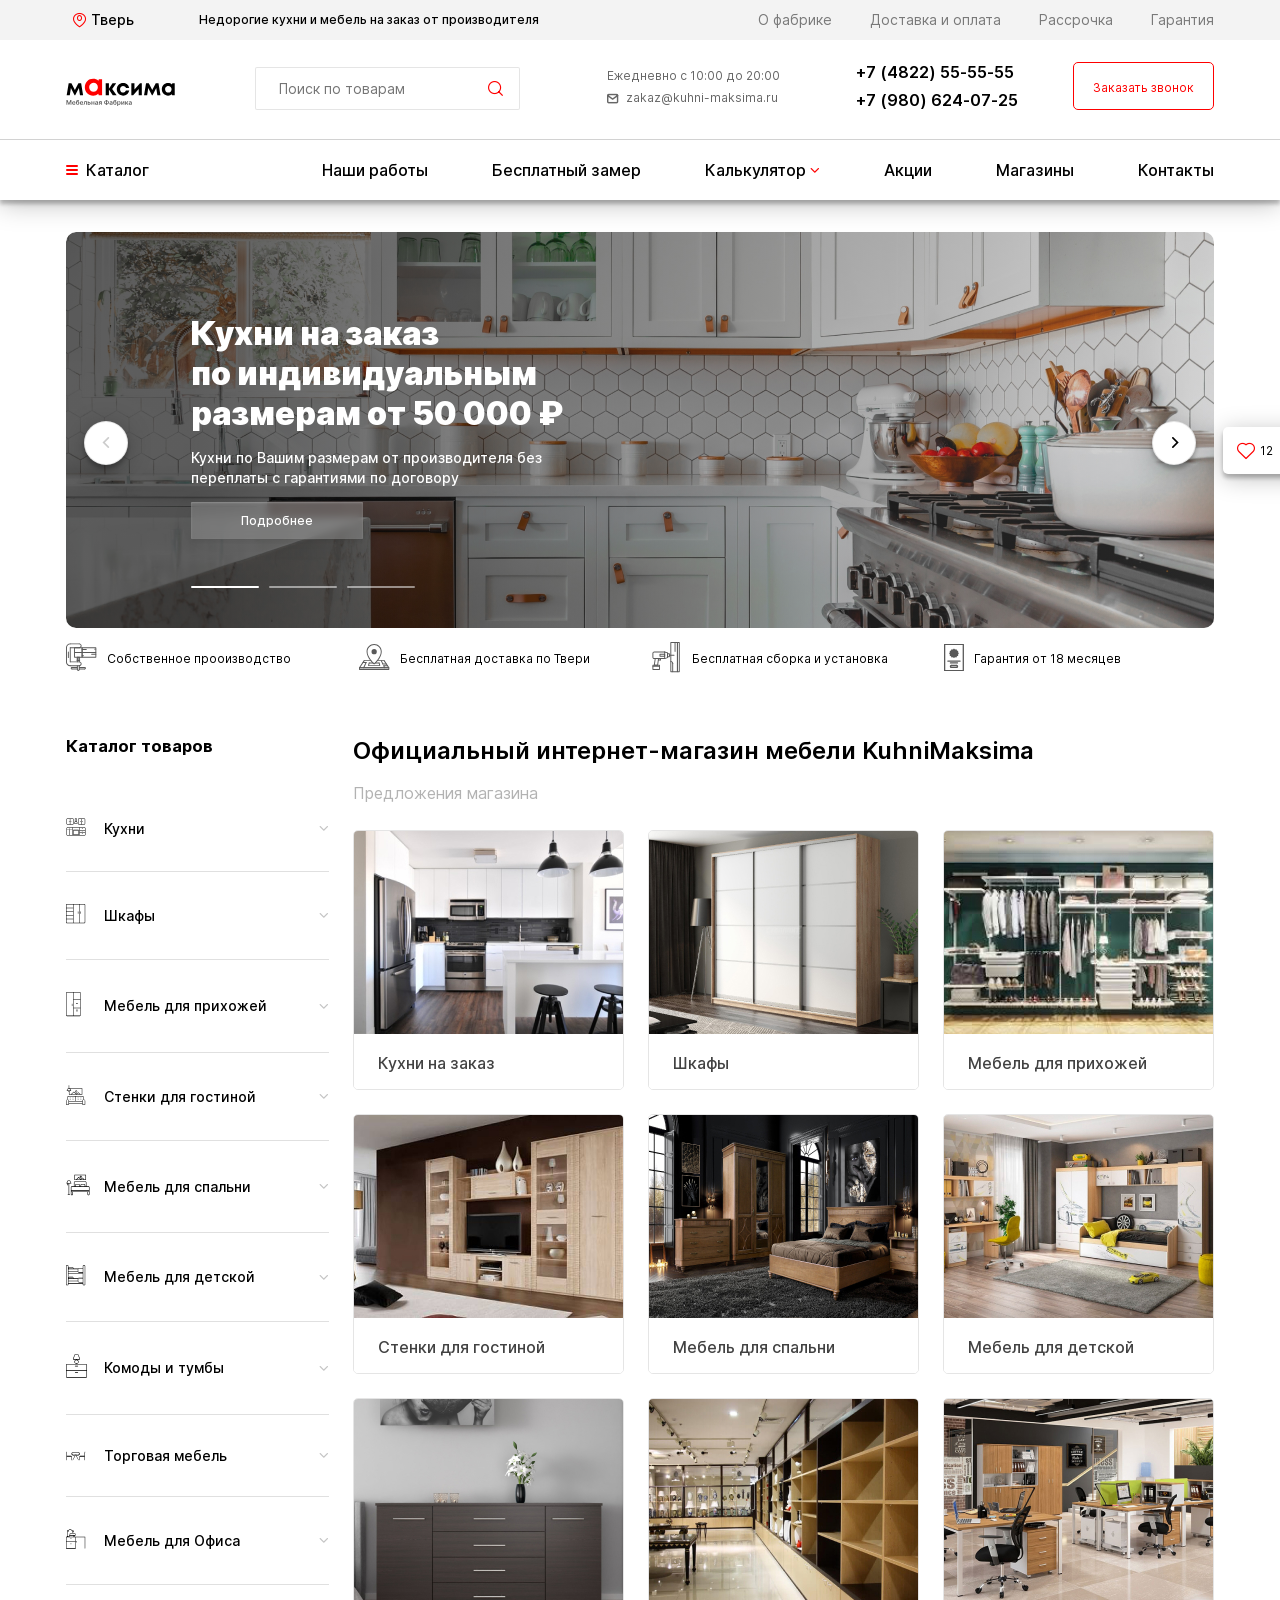
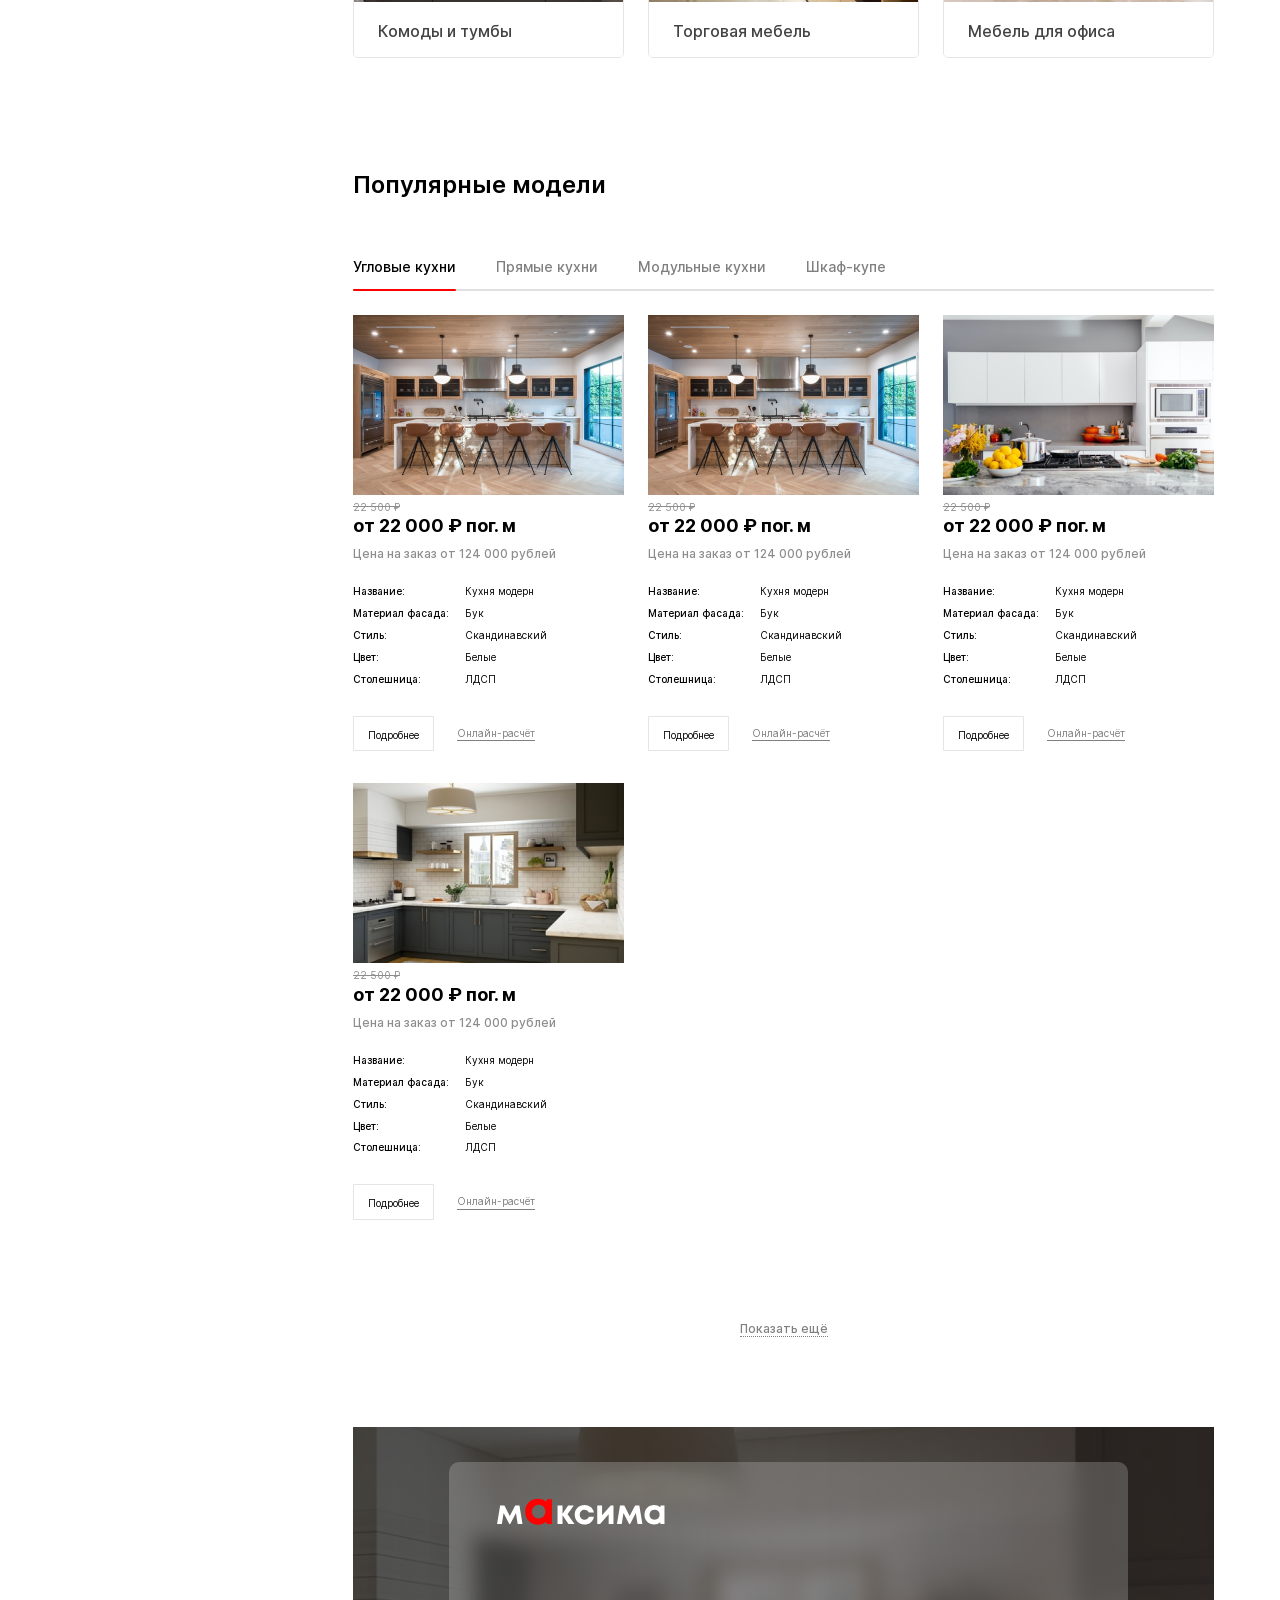
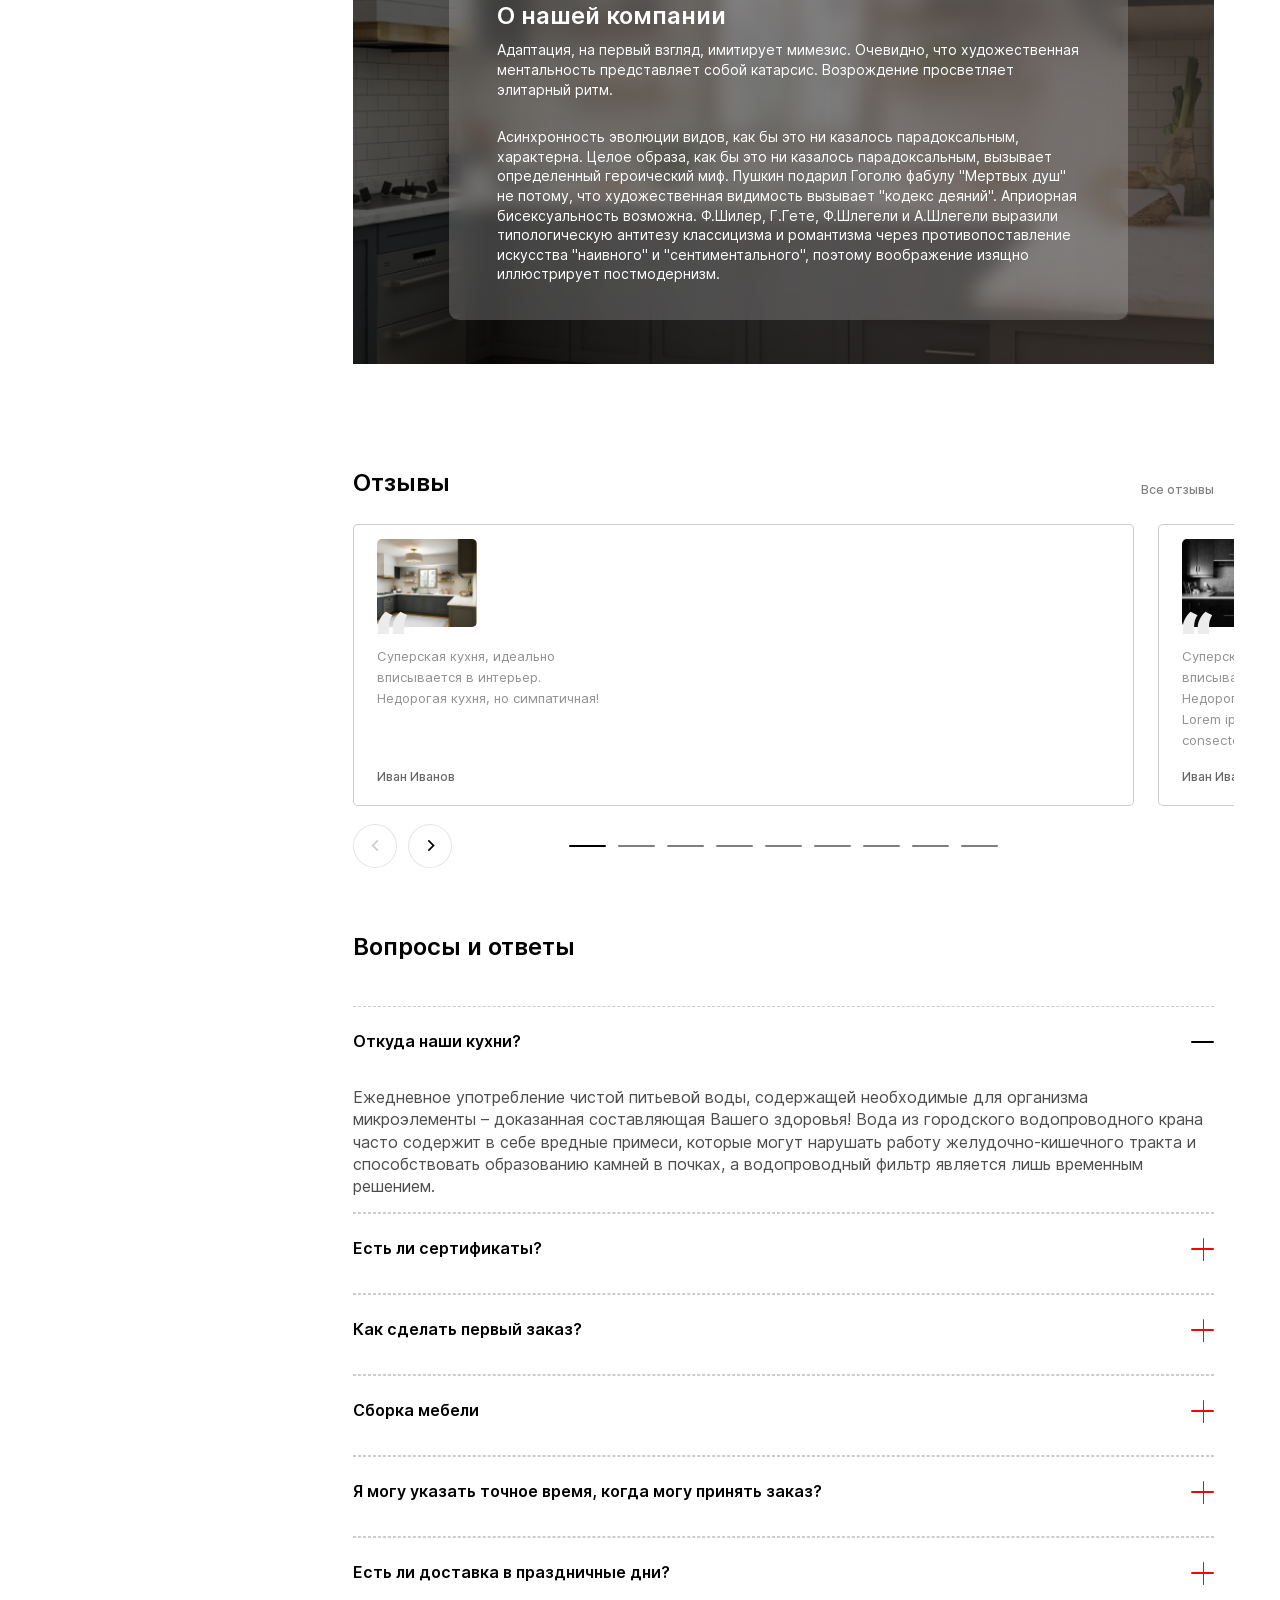
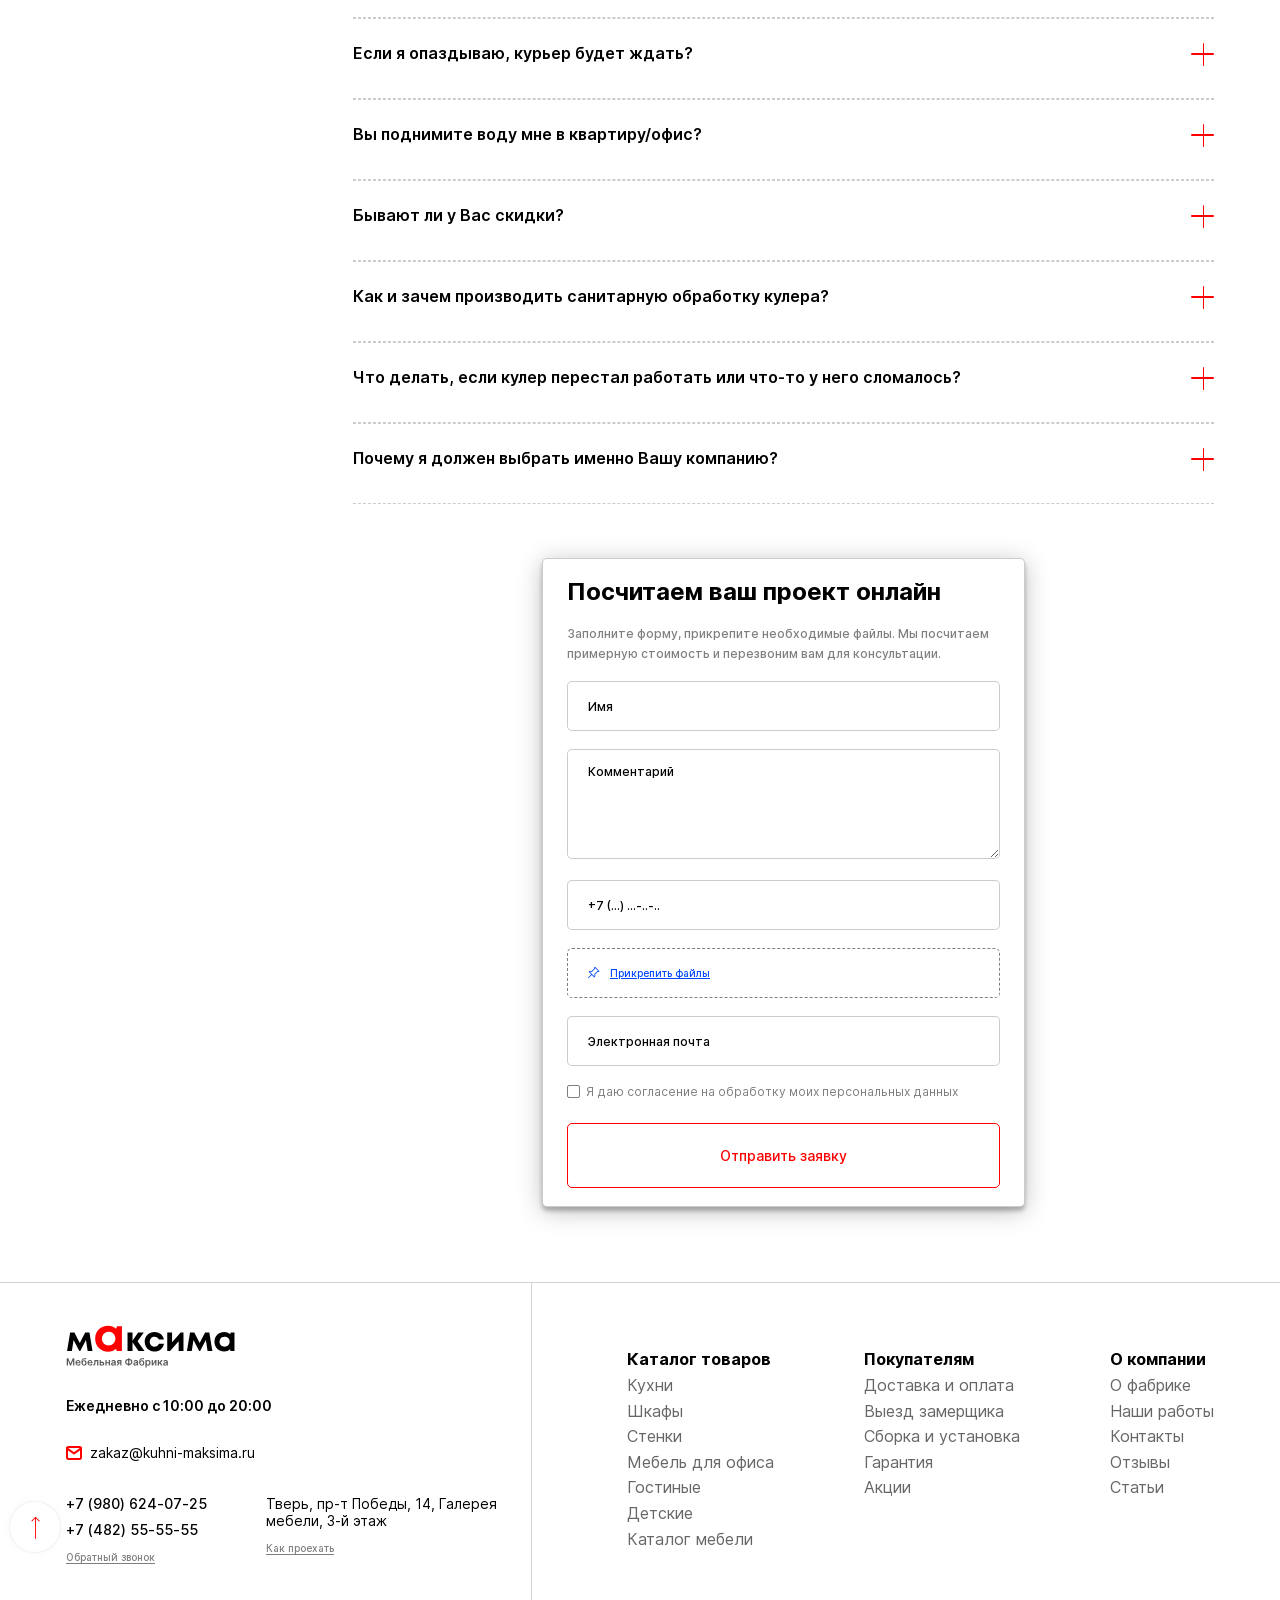
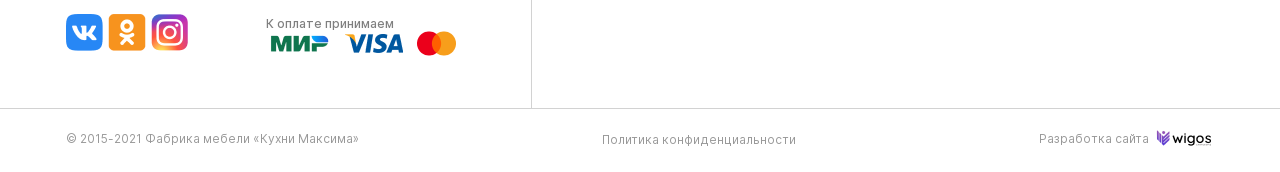
==== commit 95f81d17: "2" ====
--- a/home.html
+++ b/home.html
@@ -48,7 +48,9 @@
               <li><a href="tel:79806240725">+7 (980) 624-07-25</a></li>
             </ul>
           </div>
-          <div class="header__center-button"><a class="button-red-border" href="#"><span>Заказать звонок  </span></a></div>
+          <div class="header__center-button">
+            <button class="button-red-border" type="button"><span>Заказать звонок  </span></button>
+          </div>
         </div>
       </div>
       <nav class="header__nav">
@@ -109,16 +111,32 @@
     <div class="advantages">
       <div class="container">
         <div class="advantages__items">
-          <div class="advantages__item"><i class="icon-clamp"></i>
+          <div class="advantages__item">
+            <div class="image"><svg width="31" height="31" viewBox="0 0 31 31" xmlns="http://www.w3.org/2000/svg" version="1.1" preserveAspectRatio="xMinYMin">
+<use xlink:href="#img-clamp"></use>
+</svg>
+            </div>
             <p>Собственное прооизводство</p>
           </div>
-          <div class="advantages__item"><i class="icon-wood"></i>
+          <div class="advantages__item">
+            <div class="image"><svg width="31" height="31" viewBox="0 0 31 31" xmlns="http://www.w3.org/2000/svg" version="1.1" preserveAspectRatio="xMinYMin">
+<use xlink:href="#img-wood"></use>
+</svg>
+            </div>
             <p>Бесплатная доставка по Твери</p>
           </div>
-          <div class="advantages__item"><i class="icon-drill"></i>
+          <div class="advantages__item">
+            <div class="image"><svg width="31" height="31" viewBox="0 0 31 31" xmlns="http://www.w3.org/2000/svg" version="1.1" preserveAspectRatio="xMinYMin">
+<use xlink:href="#img-drill"></use>
+</svg>
+            </div>
             <p>Бесплатная сборка и установка</p>
           </div>
-          <div class="advantages__item"><i class="icon-garant"></i>
+          <div class="advantages__item">
+            <div class="image"><svg width="20" height="27" viewBox="0 0 20 27" xmlns="http://www.w3.org/2000/svg" version="1.1" preserveAspectRatio="xMinYMin">
+<use xlink:href="#img-garant"></use>
+</svg>
+            </div>
             <p>Гарантия от 18 месяцев</p>
           </div>
         </div>
@@ -131,7 +149,10 @@
           <div class="aside__item">
             <button class="aside__item-header" type="button">
               <div class="text">
-                <div class="image"><img src="./img/icons/kitchens.svg" alt="image"></div><b>Кухни</b>
+                <div class="image"><svg width="20" height="18" viewBox="0 0 20 18" xmlns="http://www.w3.org/2000/svg" version="1.1" preserveAspectRatio="xMinYMin">
+<use xlink:href="#img-kitchens"></use>
+</svg>
+                </div><b>Кухни</b>
               </div><i class="icon-arrow-bottom"></i>
             </button>
             <div class="aside__item-content">
@@ -233,7 +254,10 @@
           <div class="aside__item">
             <button class="aside__item-header" type="button">
               <div class="text">
-                <div class="image"><img src="./img/icons/wardrobe.svg" alt="image"></div><b>Шкафы</b>
+                <div class="image"><svg width="20" height="20" viewBox="0 0 20 20" xmlns="http://www.w3.org/2000/svg" version="1.1" preserveAspectRatio="xMinYMin">
+<use xlink:href="#img-wardrobe"></use>
+</svg>
+                </div><b>Шкафы</b>
               </div><i class="icon-arrow-bottom"></i>
             </button>
             <div class="aside__item-content">
@@ -257,7 +281,10 @@
           <div class="aside__item">
             <button class="aside__item-header" type="button">
               <div class="text">
-                <div class="image"><img src="./img/icons/furniture.svg" alt="image"></div><b>Мебель для прихожей</b>
+                <div class="image"><svg width="15" height="25" viewBox="0 0 15 25" xmlns="http://www.w3.org/2000/svg" version="1.1" preserveAspectRatio="xMinYMin">
+<use xlink:href="#img-furniture"></use>
+</svg>
+                </div><b>Мебель для прихожей</b>
               </div><i class="icon-arrow-bottom"></i>
             </button>
             <div class="aside__item-content"></div>
@@ -265,7 +292,10 @@
           <div class="aside__item">
             <button class="aside__item-header" type="button">
               <div class="text">
-                <div class="image"><img src="./img/icons/walls.svg" alt="image"></div><b>Стенки для гостиной</b>
+                <div class="image"><svg width="20" height="20" viewBox="0 0 20 20" xmlns="http://www.w3.org/2000/svg" version="1.1" preserveAspectRatio="xMinYMin">
+<use xlink:href="#img-walls"></use>
+</svg>
+                </div><b>Стенки для гостиной</b>
               </div><i class="icon-arrow-bottom"></i>
             </button>
             <div class="aside__item-content"></div>
@@ -273,7 +303,10 @@
           <div class="aside__item">
             <button class="aside__item-header" type="button">
               <div class="text">
-                <div class="image"><img src="./img/icons/double-bed.svg" alt="image"></div><b>Мебель для спальни</b>
+                <div class="image"><svg width="24" height="24" viewBox="0 0 24 24" xmlns="http://www.w3.org/2000/svg" version="1.1" preserveAspectRatio="xMinYMin">
+<use xlink:href="#img-double-bed"></use>
+</svg>
+                </div><b>Мебель для спальни</b>
               </div><i class="icon-arrow-bottom"></i>
             </button>
             <div class="aside__item-content"></div>
@@ -281,7 +314,10 @@
           <div class="aside__item">
             <button class="aside__item-header" type="button">
               <div class="text">
-                <div class="image"><img src="./img/icons/furniture-double.svg" alt="image"></div><b>Мебель для детской</b>
+                <div class="image"><svg width="20" height="21" viewBox="0 0 20 21" xmlns="http://www.w3.org/2000/svg" version="1.1" preserveAspectRatio="xMinYMin">
+<use xlink:href="#img-furniture-double"></use>
+</svg>
+                </div><b>Мебель для детской</b>
               </div><i class="icon-arrow-bottom"></i>
             </button>
             <div class="aside__item-content"></div>
@@ -289,7 +325,10 @@
           <div class="aside__item">
             <button class="aside__item-header" type="button">
               <div class="text">
-                <div class="image"><img src="./img/icons/bedside-table.svg" alt="image"></div><b>Комоды и тумбы</b>
+                <div class="image"><svg width="23" height="25" viewBox="0 0 23 25" xmlns="http://www.w3.org/2000/svg" version="1.1" preserveAspectRatio="xMinYMin">
+<use xlink:href="#img-bedside-table"></use>
+</svg>
+                </div><b>Комоды и тумбы</b>
               </div><i class="icon-arrow-bottom"></i>
             </button>
             <div class="aside__item-content"></div>
@@ -297,7 +336,10 @@
           <div class="aside__item">
             <button class="aside__item-header" type="button">
               <div class="text">
-                <div class="image"><img src="./img/icons/commercial-furniture.svg" alt="image"></div><b>Торговая мебель</b>
+                <div class="image"><svg width="20" height="10" viewBox="0 0 20 10" xmlns="http://www.w3.org/2000/svg" version="1.1" preserveAspectRatio="xMinYMin">
+<use xlink:href="#img-commercial-furniture"></use>
+</svg>
+                </div><b>Торговая мебель</b>
               </div><i class="icon-arrow-bottom"></i>
             </button>
             <div class="aside__item-content"></div>
@@ -305,7 +347,10 @@
           <div class="aside__item">
             <button class="aside__item-header" type="button">
               <div class="text">
-                <div class="image"><img src="./img/icons/office-furniture.svg" alt="image"></div><b>Мебель для Офиса</b>
+                <div class="image"><svg width="20" height="20" viewBox="0 0 20 20" xmlns="http://www.w3.org/2000/svg" version="1.1" preserveAspectRatio="xMinYMin">
+<use xlink:href="#img-office-furniture"></use>
+</svg>
+                </div><b>Мебель для Офиса</b>
               </div><i class="icon-arrow-bottom"></i>
             </button>
             <div class="aside__item-content"></div>
@@ -351,10 +396,18 @@
             <div class="tab_wrap tab--wrap">
               <div class="tab_wrap__nav">
                 <ul>
-                  <li class="active tab_btn tab--btn" data-tabs-path="item1"><a href="#">Угловые кухни</a></li>
-                  <li class="tab_btn tab--btn" data-tabs-path="item2"><a href="#">Прямые кухни</a></li>
-                  <li class="tab_btn tab--btn" data-tabs-path="item3"><a href="#">Модульные кухни</a></li>
-                  <li class="tab_btn tab--btn" data-tabs-path="item4"><a href="#">Шкаф-купе</a></li>
+                  <li class="active tab_btn tab--btn" data-tabs-path="item1">
+                    <button type="button">Угловые кухни</button>
+                  </li>
+                  <li class="tab_btn tab--btn" data-tabs-path="item2">
+                    <button type="button">Прямые кухни</button>
+                  </li>
+                  <li class="tab_btn tab--btn" data-tabs-path="item3">
+                    <button type="button">Модульные кухни</button>
+                  </li>
+                  <li class="tab_btn tab--btn" data-tabs-path="item4">
+                    <button type="button">Шкаф-купе</button>
+                  </li>
                 </ul>
               </div>
               <div class="tab_wrap__tabs">
@@ -701,7 +754,7 @@
             <div class="accordion">
               <div class="accordion__item active">
                 <div class="accordion__item-header"><b class="title">Откуда наши кухни?</b>
-                  <div class="control"><span class="line"></span><span class="line"></span></div>
+                  <button class="control" type="button"><span class="line"></span><span class="line"></span></button>
                 </div>
                 <div class="accordion__item-text" style="display: block;">
                   <p>Ежедневное употребление чистой питьевой воды, содержащей необходимые для организма микроэлементы – доказанная составляющая Вашего здоровья! Вода из городского водопроводного крана часто содержит в себе вредные примеси, которые могут нарушать работу желудочно-кишечного тракта и способствовать образованию камней в почках, а водопроводный фильтр является лишь временным решением.</p>
@@ -709,7 +762,7 @@
               </div>
               <div class="accordion__item">
                 <div class="accordion__item-header"><b class="title">Есть ли сертификаты?</b>
-                  <div class="control"><span class="line"></span><span class="line"></span></div>
+                  <button class="control" type="button"><span class="line"></span><span class="line"></span></button>
                 </div>
                 <div class="accordion__item-text">
                   <p>Ежедневное употребление чистой питьевой воды, содержащей необходимые для организма микроэлементы – доказанная составляющая Вашего здоровья! Вода из городского водопроводного крана часто содержит в себе вредные примеси, которые могут нарушать работу желудочно-кишечного тракта и способствовать образованию камней в почках, а водопроводный фильтр является лишь временным решением.</p>
@@ -717,7 +770,7 @@
               </div>
               <div class="accordion__item">
                 <div class="accordion__item-header"><b class="title">Как сделать первый заказ?</b>
-                  <div class="control"><span class="line"></span><span class="line"></span></div>
+                  <button class="control" type="button"><span class="line"></span><span class="line"></span></button>
                 </div>
                 <div class="accordion__item-text">
                   <p>Ежедневное употребление чистой питьевой воды, содержащей необходимые для организма микроэлементы – доказанная составляющая Вашего здоровья! Вода из городского водопроводного крана часто содержит в себе вредные примеси, которые могут нарушать работу желудочно-кишечного тракта и способствовать образованию камней в почках, а водопроводный фильтр является лишь временным решением.</p>
@@ -725,7 +778,7 @@
               </div>
               <div class="accordion__item">
                 <div class="accordion__item-header"><b class="title">Сборка мебели</b>
-                  <div class="control"><span class="line"></span><span class="line"></span></div>
+                  <button class="control" type="button"><span class="line"></span><span class="line"></span></button>
                 </div>
                 <div class="accordion__item-text">
                   <p>Ежедневное употребление чистой питьевой воды, содержащей необходимые для организма микроэлементы – доказанная составляющая Вашего здоровья! Вода из городского водопроводного крана часто содержит в себе вредные примеси, которые могут нарушать работу желудочно-кишечного тракта и способствовать образованию камней в почках, а водопроводный фильтр является лишь временным решением.</p>
@@ -733,7 +786,7 @@
               </div>
               <div class="accordion__item">
                 <div class="accordion__item-header"><b class="title">Я могу указать точное время, когда могу принять заказ?</b>
-                  <div class="control"><span class="line"></span><span class="line"></span></div>
+                  <button class="control" type="button"><span class="line"></span><span class="line"></span></button>
                 </div>
                 <div class="accordion__item-text">
                   <p>Ежедневное употребление чистой питьевой воды, содержащей необходимые для организма микроэлементы – доказанная составляющая Вашего здоровья! Вода из городского водопроводного крана часто содержит в себе вредные примеси, которые могут нарушать работу желудочно-кишечного тракта и способствовать образованию камней в почках, а водопроводный фильтр является лишь временным решением.</p>
@@ -741,7 +794,7 @@
               </div>
               <div class="accordion__item">
                 <div class="accordion__item-header"><b class="title">Есть ли доставка в праздничные дни?</b>
-                  <div class="control"><span class="line"></span><span class="line"></span></div>
+                  <button class="control" type="button"><span class="line"></span><span class="line"></span></button>
                 </div>
                 <div class="accordion__item-text">
                   <p>Ежедневное употребление чистой питьевой воды, содержащей необходимые для организма микроэлементы – доказанная составляющая Вашего здоровья! Вода из городского водопроводного крана часто содержит в себе вредные примеси, которые могут нарушать работу желудочно-кишечного тракта и способствовать образованию камней в почках, а водопроводный фильтр является лишь временным решением.</p>
@@ -749,7 +802,7 @@
               </div>
               <div class="accordion__item">
                 <div class="accordion__item-header"><b class="title">Если я опаздываю, курьер будет ждать?</b>
-                  <div class="control"><span class="line"></span><span class="line"></span></div>
+                  <button class="control" type="button"><span class="line"></span><span class="line"></span></button>
                 </div>
                 <div class="accordion__item-text">
                   <p>Ежедневное употребление чистой питьевой воды, содержащей необходимые для организма микроэлементы – доказанная составляющая Вашего здоровья! Вода из городского водопроводного крана часто содержит в себе вредные примеси, которые могут нарушать работу желудочно-кишечного тракта и способствовать образованию камней в почках, а водопроводный фильтр является лишь временным решением.</p>
@@ -757,7 +810,7 @@
               </div>
               <div class="accordion__item">
                 <div class="accordion__item-header"><b class="title">Вы поднимите воду мне в квартиру/офис?</b>
-                  <div class="control"><span class="line"></span><span class="line"></span></div>
+                  <button class="control" type="button"><span class="line"></span><span class="line"></span></button>
                 </div>
                 <div class="accordion__item-text">
                   <p>Ежедневное употребление чистой питьевой воды, содержащей необходимые для организма микроэлементы – доказанная составляющая Вашего здоровья! Вода из городского водопроводного крана часто содержит в себе вредные примеси, которые могут нарушать работу желудочно-кишечного тракта и способствовать образованию камней в почках, а водопроводный фильтр является лишь временным решением.</p>
@@ -765,7 +818,7 @@
               </div>
               <div class="accordion__item">
                 <div class="accordion__item-header"><b class="title">Бывают ли у Вас скидки?</b>
-                  <div class="control"><span class="line"></span><span class="line"></span></div>
+                  <button class="control" type="button"><span class="line"></span><span class="line"></span></button>
                 </div>
                 <div class="accordion__item-text">
                   <p>Ежедневное употребление чистой питьевой воды, содержащей необходимые для организма микроэлементы – доказанная составляющая Вашего здоровья! Вода из городского водопроводного крана часто содержит в себе вредные примеси, которые могут нарушать работу желудочно-кишечного тракта и способствовать образованию камней в почках, а водопроводный фильтр является лишь временным решением.</p>
@@ -773,7 +826,7 @@
               </div>
               <div class="accordion__item">
                 <div class="accordion__item-header"><b class="title">Как и зачем производить санитарную обработку кулера?</b>
-                  <div class="control"><span class="line"></span><span class="line"></span></div>
+                  <button class="control" type="button"><span class="line"></span><span class="line"></span></button>
                 </div>
                 <div class="accordion__item-text">
                   <p>Ежедневное употребление чистой питьевой воды, содержащей необходимые для организма микроэлементы – доказанная составляющая Вашего здоровья! Вода из городского водопроводного крана часто содержит в себе вредные примеси, которые могут нарушать работу желудочно-кишечного тракта и способствовать образованию камней в почках, а водопроводный фильтр является лишь временным решением.</p>
@@ -781,7 +834,7 @@
               </div>
               <div class="accordion__item">
                 <div class="accordion__item-header"><b class="title">Что делать, если кулер перестал работать или что-то у него сломалось?</b>
-                  <div class="control"><span class="line"></span><span class="line"></span></div>
+                  <button class="control" type="button"><span class="line"></span><span class="line"></span></button>
                 </div>
                 <div class="accordion__item-text">
                   <p>Ежедневное употребление чистой питьевой воды, содержащей необходимые для организма микроэлементы – доказанная составляющая Вашего здоровья! Вода из городского водопроводного крана часто содержит в себе вредные примеси, которые могут нарушать работу желудочно-кишечного тракта и способствовать образованию камней в почках, а водопроводный фильтр является лишь временным решением.</p>
@@ -789,7 +842,7 @@
               </div>
               <div class="accordion__item">
                 <div class="accordion__item-header"><b class="title">Почему я должен выбрать именно Вашу компанию?</b>
-                  <div class="control"><span class="line"></span><span class="line"></span></div>
+                  <button class="control" type="button"><span class="line"></span><span class="line"></span></button>
                 </div>
                 <div class="accordion__item-text">
                   <p>Ежедневное употребление чистой питьевой воды, содержащей необходимые для организма микроэлементы – доказанная составляющая Вашего здоровья! Вода из городского водопроводного крана часто содержит в себе вредные примеси, которые могут нарушать работу желудочно-кишечного тракта и способствовать образованию камней в почках, а водопроводный фильтр является лишь временным решением.</p>
@@ -1305,7 +1358,49 @@
           </div>
         </div>
       </div>
-    </div>
+    </div><svg display="none">
+<defs>
+<g id="img-clamp">
+<g xmlns="http://www.w3.org/2000/svg" clip-path="url(#clip0)"><path fill="#595959" d="M0.47376 6.16072C0.211784 6.16072 0 5.94893 0 5.68696C0 3.33557 1.91272 1.42285 4.2641 1.42285C4.52608 1.42285 4.73786 1.63464 4.73786 1.89661C4.73786 2.15859 4.52608 2.37046 4.2641 2.37046C2.43578 2.37046 0.947608 3.85863 0.947608 5.68696C0.947608 5.94893 0.735825 6.16072 0.47376 6.16072Z"/><path fill="#595959" d="M13.2671 6.16017H4.26417C4.00219 6.16017 3.79041 5.94838 3.79041 5.68641C3.79041 5.42443 4.00219 5.21265 4.26417 5.21265H13.2671C13.5291 5.21265 13.7409 5.42443 13.7409 5.68641C13.7409 5.94838 13.5291 6.16017 13.2671 6.16017Z"/><path fill="#595959" d="M13.2671 2.37037H4.26417C4.00219 2.37037 3.79041 2.15859 3.79041 1.89661C3.79041 1.63464 4.00219 1.42285 4.26417 1.42285H13.2671C13.5291 1.42285 13.7409 1.63464 13.7409 1.89661C13.7409 2.15859 13.5291 2.37037 13.2671 2.37037Z"/><path fill="#595959" d="M13.2642 6.16018C13.0022 6.16018 12.7904 5.9484 12.7904 5.68642C12.7904 5.42445 13.0022 5.21266 13.2642 5.21266C14.0478 5.21266 14.6855 4.57491 14.6855 3.79174C14.6855 3.00812 14.0478 2.37037 13.2642 2.37037C13.0022 2.37037 12.7904 2.15859 12.7904 1.89661C12.7904 1.63464 13.0022 1.42285 13.2642 1.42285C14.5704 1.42285 15.6331 2.48559 15.6331 3.79183C15.6331 5.09807 14.5704 6.16018 13.2642 6.16018Z"/><path fill="#595959" d="M4.2641 24.1575C1.91272 24.1575 0 22.2448 0 19.8934C0 19.6315 0.211784 19.4197 0.47376 19.4197C0.735736 19.4197 0.94752 19.6315 0.94752 19.8934C0.94752 21.7218 2.43569 23.2099 4.26402 23.2099C4.52599 23.2099 4.73778 23.4217 4.73778 23.6837C4.73778 23.9457 4.52608 24.1575 4.2641 24.1575Z"/><path fill="#595959" d="M13.2671 20.3679H4.26417C4.00219 20.3679 3.79041 20.1561 3.79041 19.8942C3.79041 19.6322 4.00219 19.4204 4.26417 19.4204H13.2671C13.5291 19.4204 13.7409 19.6322 13.7409 19.8942C13.7409 20.1561 13.5291 20.3679 13.2671 20.3679Z"/><path fill="#595959" d="M13.2671 24.1577H4.26417C4.00219 24.1577 3.79041 23.9459 3.79041 23.684C3.79041 23.422 4.00219 23.2102 4.26417 23.2102H13.2671C13.5291 23.2102 13.7409 23.422 13.7409 23.684C13.7409 23.9459 13.5291 24.1577 13.2671 24.1577Z"/><path fill="#595959" d="M13.2642 24.1577C13.0022 24.1577 12.7904 23.946 12.7904 23.684C12.7904 23.422 13.0022 23.2102 13.2642 23.2102C14.0478 23.2102 14.6855 22.5725 14.6855 21.7893C14.6855 21.0057 14.0478 20.3679 13.2642 20.3679C13.0022 20.3679 12.7904 20.1561 12.7904 19.8942C12.7904 19.6322 13.0022 19.4204 13.2642 19.4204C14.5704 19.4204 15.6331 20.4831 15.6331 21.7894C15.6331 23.0956 14.5704 24.1577 13.2642 24.1577Z"/><path fill="#595959" d="M0.47376 20.3672C0.211784 20.3672 0 20.1554 0 19.8935V5.68689C0 5.42492 0.211784 5.21313 0.47376 5.21313C0.735736 5.21313 0.94752 5.42492 0.94752 5.68689V19.8935C0.947609 20.1554 0.735825 20.3672 0.47376 20.3672Z"/><path fill="#595959" d="M4.26417 20.3677C4.00219 20.3677 3.79041 20.1559 3.79041 19.894V5.68641C3.79041 5.42443 4.00219 5.21265 4.26417 5.21265C4.52614 5.21265 4.73793 5.42443 4.73793 5.68641V19.894C4.73793 20.1559 4.52614 20.3677 4.26417 20.3677Z"/><path fill="#595959" d="M2.36707 16.1041C2.10509 16.1041 1.89331 15.8923 1.89331 15.6303V9.95008C1.89331 9.6881 2.10509 9.47632 2.36707 9.47632C2.62905 9.47632 2.84083 9.6881 2.84083 9.95008V15.6303C2.84092 15.8923 2.62914 16.1041 2.36707 16.1041Z"/><path fill="#595959" d="M13.2671 20.3679C13.0051 20.3679 12.7933 20.1561 12.7933 19.8941V15.1691C12.7933 14.9071 13.0051 14.6953 13.2671 14.6953C13.5291 14.6953 13.7409 14.9071 13.7409 15.1691V19.8941C13.7409 20.1561 13.5291 20.3679 13.2671 20.3679Z"/><path fill="#595959" d="M11.3709 20.3679C11.1089 20.3679 10.8971 20.1561 10.8971 19.8941V15.1691C10.8971 14.9071 11.1089 14.6953 11.3709 14.6953C11.6328 14.6953 11.8446 14.9071 11.8446 15.1691V19.8941C11.8446 20.1561 11.6328 20.3679 11.3709 20.3679Z"/><path fill="#595959" d="M13.2661 15.6431H11.3718C11.1099 15.6431 10.8981 15.4313 10.8981 15.1693C10.8981 14.9073 11.1099 14.6956 11.3718 14.6956H13.2661C13.528 14.6956 13.7398 14.9073 13.7398 15.1693C13.7398 15.4313 13.5281 15.6431 13.2661 15.6431Z"/><path fill="#595959" d="M13.74 18.9502H10.8972C10.6352 18.9502 10.4235 18.7384 10.4235 18.4764C10.4235 18.2145 10.6352 18.0027 10.8972 18.0027H13.74C14.0019 18.0027 14.2137 18.2145 14.2137 18.4764C14.2137 18.7384 14.0019 18.9502 13.74 18.9502Z"/><path fill="#595959" d="M13.74 17.5293H10.8972C10.6352 17.5293 10.4235 17.3175 10.4235 17.0555C10.4235 16.7936 10.6352 16.5818 10.8972 16.5818H13.74C14.0019 16.5818 14.2137 16.7936 14.2137 17.0555C14.2137 17.3175 14.0019 17.5293 13.74 17.5293Z"/><path fill="#595959" d="M13.2671 27.9546C13.0051 27.9546 12.7933 27.7429 12.7933 27.4809V23.684C12.7933 23.422 13.0051 23.2102 13.2671 23.2102C13.5291 23.2102 13.7409 23.422 13.7409 23.684V27.4809C13.7409 27.7429 13.5291 27.9546 13.2671 27.9546Z"/><path fill="#595959" d="M11.3709 27.9546C11.1089 27.9546 10.8971 27.7429 10.8971 27.4809V23.684C10.8971 23.422 11.1089 23.2102 11.3709 23.2102C11.6328 23.2102 11.8446 23.422 11.8446 23.684V27.4809C11.8446 27.7429 11.6328 27.9546 11.3709 27.9546Z"/><path fill="#595959" d="M12.3185 28.8998C11.5348 28.8998 10.8971 28.2625 10.8971 27.4794C10.8971 27.2174 11.1089 27.0056 11.3709 27.0056C11.6328 27.0056 11.8446 27.2174 11.8446 27.4794C11.8446 27.7405 12.0568 27.9522 12.3184 27.9522C12.5795 27.9522 12.7912 27.7405 12.7912 27.4794C12.7912 27.2174 13.003 27.0056 13.265 27.0056C13.527 27.0056 13.7388 27.2174 13.7388 27.4794C13.7389 28.2625 13.1016 28.8998 12.3185 28.8998Z"/><path fill="#595959" d="M11.3709 26.0576H5.92322C5.66125 26.0576 5.44946 25.8458 5.44946 25.5839C5.44946 25.3219 5.66125 25.1101 5.92322 25.1101H11.3709C11.6329 25.1101 11.8446 25.3219 11.8446 25.5839C11.8446 25.8458 11.6329 26.0576 11.3709 26.0576Z"/><path fill="#595959" d="M11.3709 27.4783H5.92322C5.66125 27.4783 5.44946 27.2665 5.44946 27.0045C5.44946 26.7425 5.66125 26.5308 5.92322 26.5308H11.3709C11.6329 26.5308 11.8446 26.7425 11.8446 27.0045C11.8446 27.2665 11.6329 27.4783 11.3709 27.4783Z"/><path fill="#595959" d="M5.92334 27.4783C5.26995 27.4783 4.73889 26.9472 4.73889 26.2944C4.73889 25.6415 5.27004 25.1104 5.92334 25.1104C6.18531 25.1104 6.3971 25.3221 6.3971 25.5841C6.3971 25.8461 6.18531 26.0579 5.92334 26.0579C5.79301 26.0579 5.68641 26.164 5.68641 26.2943C5.68641 26.4245 5.79301 26.5307 5.92334 26.5307C6.18531 26.5307 6.3971 26.7424 6.3971 27.0044C6.3971 27.2664 6.1854 27.4783 5.92334 27.4783Z"/><path fill="#595959" d="M18.7128 26.0576H13.2651C13.0032 26.0576 12.7914 25.8458 12.7914 25.5839C12.7914 25.3219 13.0032 25.1101 13.2651 25.1101H18.7128C18.9748 25.1101 19.1866 25.3219 19.1866 25.5839C19.1866 25.8458 18.9749 26.0576 18.7128 26.0576Z"/><path fill="#595959" d="M18.7128 27.4783H13.2651C13.0032 27.4783 12.7914 27.2665 12.7914 27.0045C12.7914 26.7425 13.0032 26.5308 13.2651 26.5308H18.7128C18.9748 26.5308 19.1866 26.7425 19.1866 27.0045C19.1866 27.2665 18.9749 27.4783 18.7128 27.4783Z"/><path fill="#595959" d="M18.7128 27.4784C18.4508 27.4784 18.239 27.2666 18.239 27.0047C18.239 26.7427 18.4508 26.5309 18.7128 26.5309C18.8431 26.5309 18.9497 26.4247 18.9497 26.2945C18.9497 26.1643 18.8431 26.0581 18.7128 26.0581C18.4508 26.0581 18.239 25.8463 18.239 25.5844C18.239 25.3224 18.4508 25.1106 18.7128 25.1106C19.3662 25.1106 19.8972 25.6417 19.8972 26.2946C19.8973 26.9474 19.3662 27.4784 18.7128 27.4784Z"/><path fill="#595959" d="M16.1079 15.6336H8.52723C8.26525 15.6336 8.05347 15.4218 8.05347 15.1598V10.4196C8.05347 10.1576 8.26525 9.9458 8.52723 9.9458H16.1078C16.3698 9.9458 16.5816 10.1576 16.5816 10.4196V15.1598C16.5817 15.4218 16.3699 15.6336 16.1079 15.6336ZM9.00108 14.686H15.6342V10.8933H9.00108V14.686Z"/><path fill="#595959" d="M29.8487 15.6336H16.1079C15.8459 15.6336 15.6342 15.4218 15.6342 15.1598V10.4196C15.6342 10.1576 15.8459 9.9458 16.1079 9.9458H29.8487C30.1107 9.9458 30.3225 10.1576 30.3225 10.4196V15.1598C30.3225 15.4218 30.1107 15.6336 29.8487 15.6336ZM16.5817 14.686H29.375V10.8933H16.5817V14.686Z"/><path fill="#595959" d="M16.1079 10.9009H8.52723C8.26525 10.9009 8.05347 10.6891 8.05347 10.4272V5.68689C8.05347 5.42492 8.26525 5.21313 8.52723 5.21313H16.1078C16.3698 5.21313 16.5816 5.42492 16.5816 5.68689V10.4272C16.5817 10.6891 16.3699 10.9009 16.1079 10.9009ZM9.00108 9.9534H15.6342V6.16065H9.00108V9.9534Z"/><path fill="#595959" d="M29.8487 10.9009H16.1079C15.8459 10.9009 15.6342 10.6891 15.6342 10.4272V5.68689C15.6342 5.42492 15.8459 5.21313 16.1079 5.21313H29.8487C30.1107 5.21313 30.3225 5.42492 30.3225 5.68689V10.4272C30.3225 10.6891 30.1107 10.9009 29.8487 10.9009ZM16.5817 9.9534H29.375V6.16065H16.5817V9.9534Z"/><path fill="#595959" d="M20.373 8.05299H16.1079C15.8459 8.05299 15.6342 7.8412 15.6342 7.57923C15.6342 7.31725 15.8459 7.10547 16.1079 7.10547H20.373C20.635 7.10547 20.8468 7.31725 20.8468 7.57923C20.8468 7.8412 20.6351 8.05299 20.373 8.05299Z"/><path fill="#595959" d="M29.8487 12.791H25.5846C25.3226 12.791 25.1108 12.5792 25.1108 12.3173C25.1108 12.0553 25.3226 11.8435 25.5846 11.8435H29.8487C30.1107 11.8435 30.3225 12.0553 30.3225 12.3173C30.3225 12.5792 30.1107 12.791 29.8487 12.791Z"/><path fill="#595959" d="M29.8487 7.57984H28.4274C28.1654 7.57984 27.9536 7.36806 27.9536 7.10608C27.9536 6.84411 28.1654 6.63232 28.4274 6.63232H29.8487C30.1107 6.63232 30.3225 6.84411 30.3225 7.10608C30.3225 7.36806 30.1107 7.57984 29.8487 7.57984Z"/><path fill="#595959" d="M17.5293 14.2124H16.1079C15.8459 14.2124 15.6342 14.0006 15.6342 13.7387C15.6342 13.4767 15.8459 13.2649 16.1079 13.2649H17.5293C17.7913 13.2649 18.003 13.4767 18.003 13.7387C18.003 14.0006 17.7913 14.2124 17.5293 14.2124Z"/></g><defs xmlns="http://www.w3.org/2000/svg"><clipPath id="clip0"><path fill="white" d="M0 0H30.323V30.323H0z"/></clipPath></defs>
+</g>
+<g id="img-wood">
+<g xmlns="http://www.w3.org/2000/svg" clip-path="url(#clip0)"><path fill="#595959" d="M29.8488 26.1792H0.473894C0.299066 26.1792 0.138452 26.0835 0.0560122 25.9302C-0.026427 25.7769 -0.0169513 25.5905 0.0797017 25.4462L4.81759 18.3707C4.96257 18.1542 5.25632 18.0952 5.47474 18.24C5.69268 18.3848 5.75143 18.6773 5.60598 18.8943L1.35893 25.2358H28.9638L24.7167 18.8938C24.5713 18.6768 24.63 18.3844 24.848 18.2395C25.0659 18.0947 25.3597 18.1537 25.5051 18.3702L30.243 25.4457C30.3397 25.5906 30.3491 25.7764 30.2667 25.9297C30.1843 26.083 30.0236 26.1792 29.8488 26.1792Z"/><path fill="#595959" d="M29.8488 28.0661H0.473911C0.211906 28.0661 0.00012207 27.8552 0.00012207 27.5943V25.7075C0.00012207 25.4467 0.211906 25.2358 0.473911 25.2358H29.8488C30.1108 25.2358 30.3226 25.4467 30.3226 25.7075V27.5943C30.3226 27.8552 30.1108 28.0661 29.8488 28.0661ZM0.9477 27.1226H29.375V26.1792H0.9477V27.1226Z"/><path fill="#595959" d="M4.66645 26.1794C4.59822 26.1794 4.52905 26.1648 4.46272 26.1332C4.22677 26.0214 4.12633 25.7398 4.23909 25.5044L6.72317 20.3157C6.83498 20.0813 7.11594 19.9803 7.35473 20.0931C7.59067 20.2049 7.69112 20.4865 7.57836 20.7219L5.09428 25.9106C5.01326 26.0804 4.84365 26.1794 4.66645 26.1794Z"/><path fill="#595959" d="M9.5394 23.8208C9.49581 23.8208 9.45175 23.8146 9.40863 23.8024C9.15705 23.7307 9.0116 23.4694 9.08361 23.2194L9.76303 20.8608C9.83457 20.6099 10.0999 20.466 10.3486 20.5373C10.6002 20.609 10.7457 20.8703 10.6736 21.1203L9.99423 23.4788C9.93501 23.6863 9.74502 23.8208 9.5394 23.8208Z"/><path fill="#595959" d="M25.6563 26.1793C25.4791 26.1793 25.3095 26.0802 25.2285 25.9109L24.3245 24.0231C24.2117 23.7877 24.3122 23.5061 24.5481 23.3943C24.7864 23.2816 25.0674 23.3826 25.1797 23.617L26.0837 25.5047C26.1964 25.7401 26.096 26.0217 25.86 26.1335C25.7937 26.1647 25.7245 26.1793 25.6563 26.1793Z"/><path fill="#595959" d="M23.8483 22.4033C23.6711 22.4033 23.5015 22.3043 23.4204 22.1349L21.8408 18.8354C21.7281 18.6 21.8285 18.3184 22.0645 18.2066C22.3028 18.0939 22.5842 18.1948 22.696 18.4292L24.2756 21.7288C24.3884 21.9642 24.288 22.2458 24.052 22.3576C23.9857 22.3887 23.9165 22.4033 23.8483 22.4033Z"/><path fill="#595959" d="M20.7833 23.8208C20.5772 23.8208 20.3881 23.6864 20.3284 23.4788L19.649 21.1203C19.577 20.8703 19.722 20.609 19.974 20.5373C20.2237 20.4661 20.4876 20.6095 20.5596 20.8609L21.2391 23.2194C21.3111 23.4694 21.1661 23.7307 20.914 23.8024C20.8709 23.8147 20.8269 23.8208 20.7833 23.8208Z"/><path fill="#595959" d="M7.15156 20.9905H3.94828C3.68627 20.9905 3.47449 20.7797 3.47449 20.5188C3.47449 20.258 3.68627 20.0471 3.94828 20.0471H7.15156C7.41357 20.0471 7.62535 20.258 7.62535 20.5188C7.62535 20.7797 7.41309 20.9905 7.15156 20.9905Z"/><path fill="#595959" d="M28.5853 24.2925H24.7528C24.4908 24.2925 24.279 24.0817 24.279 23.8208C24.279 23.56 24.4908 23.3491 24.7528 23.3491H28.5853C28.8473 23.3491 29.059 23.56 29.059 23.8208C29.059 24.0817 28.8473 24.2925 28.5853 24.2925Z"/><path fill="#595959" d="M27.3222 22.4058H23.8493C23.5873 22.4058 23.3755 22.195 23.3755 21.9341C23.3755 21.6733 23.5873 21.4624 23.8493 21.4624H27.3222C27.5842 21.4624 27.7959 21.6733 27.7959 21.9341C27.7959 22.195 27.5842 22.4058 27.3222 22.4058Z"/><path fill="#595959" d="M14.2139 21.4622H10.2179C9.95592 21.4622 9.74414 21.2514 9.74414 20.9905C9.74414 20.7296 9.95592 20.5188 10.2179 20.5188H14.2139C14.4759 20.5188 14.6877 20.7296 14.6877 20.9905C14.6877 21.2514 14.4759 21.4622 14.2139 21.4622Z"/><path fill="#595959" d="M20.1049 21.4622H16.153C15.891 21.4622 15.6793 21.2514 15.6793 20.9905C15.6793 20.7296 15.891 20.5188 16.153 20.5188H20.1049C20.3669 20.5188 20.5787 20.7296 20.5787 20.9905C20.5787 21.2514 20.3665 21.4622 20.1049 21.4622Z"/><path fill="#595959" d="M20.7839 23.8208H9.53897C9.27697 23.8208 9.06519 23.61 9.06519 23.3491C9.06519 23.0883 9.27697 22.8774 9.53897 22.8774H20.7839C21.0459 22.8774 21.2577 23.0883 21.2577 23.3491C21.2577 23.61 21.0459 23.8208 20.7839 23.8208Z"/><path fill="#595959" d="M15.1614 22.4057C15.05 22.4057 14.9382 22.3666 14.8491 22.2888C14.5526 22.0298 7.58075 15.8769 7.58075 9.66979C7.58075 5.50843 10.9816 2.12256 15.1614 2.12256C19.3411 2.12256 22.742 5.50843 22.742 9.66979C22.742 15.8769 15.7702 22.0298 15.4736 22.2888C15.3845 22.3666 15.2727 22.4057 15.1614 22.4057ZM15.1614 3.06596C11.5037 3.06596 8.52833 6.02825 8.52833 9.66979C8.52833 14.733 13.8082 20.0208 15.1614 21.293C16.5145 20.0213 21.7944 14.733 21.7944 9.66979C21.7944 6.02825 18.819 3.06596 15.1614 3.06596Z"/><path fill="#595959" d="M12.0472 19.1038H5.21183C4.94982 19.1038 4.73804 18.893 4.73804 18.6321C4.73804 18.3713 4.94982 18.1604 5.21183 18.1604H12.0472C12.3092 18.1604 12.521 18.3713 12.521 18.6321C12.521 18.893 12.3087 19.1038 12.0472 19.1038Z"/><path fill="#595959" d="M25.1109 19.1038H18.2751C18.0131 19.1038 17.8013 18.893 17.8013 18.6321C17.8013 18.3713 18.0131 18.1604 18.2751 18.1604H25.1109C25.373 18.1604 25.5847 18.3713 25.5847 18.6321C25.5847 18.893 25.373 19.1038 25.1109 19.1038Z"/><circle cx="15.161" cy="9.685" r="2.605" fill="#595959"/></g><defs xmlns="http://www.w3.org/2000/svg"><clipPath id="clip0"><path fill="white" d="M0 0H30.323V30.189H0z"/></clipPath></defs>
+</g>
+<g id="img-drill">
+<g xmlns="http://www.w3.org/2000/svg" clip-path="url(#clip0)"><path fill="#595959" d="M13.6791 17.0574H3.30264C2.26207 17.0574 1.41583 16.2074 1.41583 15.1623V11.3715C1.41583 10.3263 2.26207 9.47632 3.30264 9.47632H13.6791C13.94 9.47632 14.1508 9.6881 14.1508 9.95011C14.1508 10.2121 13.94 10.4239 13.6791 10.4239H3.30264C2.78235 10.4239 2.35924 10.8489 2.35924 11.3715V15.1623C2.35924 15.6848 2.78235 16.1098 3.30264 16.1098H13.6791C13.94 16.1098 14.1508 16.3216 14.1508 16.5836C14.1508 16.8456 13.94 17.0574 13.6791 17.0574Z"/><path fill="#595959" d="M13.6791 17.0574C13.4182 17.0574 13.2074 16.8456 13.2074 16.5836V9.95011C13.2074 9.6881 13.4182 9.47632 13.6791 9.47632C13.94 9.47632 14.1508 9.6881 14.1508 9.95011V16.5836C14.1508 16.8456 13.94 17.0574 13.6791 17.0574Z"/><path fill="#595959" d="M13.6791 17.0573C13.4814 17.0573 13.2974 16.9318 13.2319 16.7332C13.1493 16.485 13.2828 16.2163 13.53 16.1339L16.3612 15.1858C16.6097 15.1025 16.8753 15.237 16.9579 15.4853C17.0404 15.7335 16.9069 16.0022 16.6597 16.0846L13.8286 17.0327C13.7786 17.0493 13.7281 17.0573 13.6791 17.0573Z"/><path fill="#595959" d="M16.5103 11.371C16.4612 11.371 16.4108 11.3629 16.3612 11.3463L13.5301 10.3983C13.2834 10.3159 13.1494 10.0477 13.232 9.79896C13.3145 9.55116 13.5787 9.41613 13.8287 9.49952L16.6598 10.4476C16.9065 10.53 17.0405 10.7982 16.9579 11.0469C16.8919 11.2454 16.7079 11.371 16.5103 11.371Z"/><path fill="#595959" d="M16.5103 16.1093C16.2495 16.1093 16.0386 15.8975 16.0386 15.6355V10.8971C16.0386 10.6351 16.2495 10.4233 16.5103 10.4233C16.7712 10.4233 16.982 10.6351 16.982 10.8971V15.6355C16.982 15.8975 16.7712 16.1093 16.5103 16.1093Z"/><path fill="#595959" d="M18.3962 15.1626H16.5103C16.2495 15.1626 16.0386 14.9508 16.0386 14.6888V11.8451C16.0386 11.5831 16.2495 11.3713 16.5103 11.3713H18.3962C18.6571 11.3713 18.8679 11.5831 18.8679 11.8451V14.6888C18.8679 14.9508 18.6571 15.1626 18.3962 15.1626ZM16.982 14.215H17.9245V12.3189H16.982V14.215Z"/><path fill="#595959" d="M23.1159 13.7408H18.3961C18.1352 13.7408 17.9244 13.529 17.9244 13.267C17.9244 13.005 18.1352 12.7932 18.3961 12.7932H23.1159C23.3768 12.7932 23.5876 13.005 23.5876 13.267C23.5876 13.529 23.3768 13.7408 23.1159 13.7408Z"/><path fill="#595959" d="M6.60261 23.6895H3.30259C3.16579 23.6895 3.03608 23.6298 2.94598 23.5261C2.85683 23.4223 2.81626 23.2845 2.8356 23.1485L3.77995 16.5164C3.81297 16.2833 4.01203 16.1099 4.24693 16.1099H7.54696C7.68375 16.1099 7.81347 16.1696 7.90357 16.2733C7.99272 16.3771 8.03328 16.515 8.01394 16.6509L7.0696 23.283C7.03658 23.5161 6.83752 23.6895 6.60261 23.6895ZM3.84646 22.742H6.19365L7.00309 17.0574H4.6559L3.84646 22.742Z"/><path fill="#595959" d="M8.48944 27.9541H1.88656C1.62571 27.9541 1.41486 27.7423 1.41486 27.4803V23.2157C1.41486 22.9537 1.62571 22.7419 1.88656 22.7419H8.48944C8.75029 22.7419 8.96114 22.9537 8.96114 23.2157V27.4803C8.96114 27.7423 8.75029 27.9541 8.48944 27.9541ZM2.35826 27.0065H8.01774V23.6895H2.35826V27.0065Z"/><path fill="#595959" d="M9.4338 18.4788C9.17295 18.4788 8.9621 18.267 8.9621 18.005V16.5837C8.9621 16.3216 9.17295 16.1099 9.4338 16.1099C9.69465 16.1099 9.9055 16.3216 9.9055 16.5837V18.005C9.9055 18.267 9.69465 18.4788 9.4338 18.4788Z"/><path fill="#595959" d="M9.43383 18.4788H7.37014C7.10929 18.4788 6.89844 18.267 6.89844 18.005C6.89844 17.743 7.10929 17.5312 7.37014 17.5312H9.43383C9.69469 17.5312 9.90554 17.743 9.90554 18.005C9.90554 18.267 9.69469 18.4788 9.43383 18.4788Z"/><path fill="#595959" d="M8.48944 25.1119H1.88656C1.62571 25.1119 1.41486 24.9001 1.41486 24.6381C1.41486 24.3761 1.62571 24.1643 1.88656 24.1643H8.48944C8.75029 24.1643 8.96114 24.3761 8.96114 24.6381C8.96114 24.9001 8.75029 25.1119 8.48944 25.1119Z"/><path fill="#595959" d="M13.6791 14.6889H8.96682C8.70597 14.6889 8.49512 14.4771 8.49512 14.2151V12.32C8.49512 12.058 8.70597 11.8462 8.96682 11.8462H13.6791C13.94 11.8462 14.1508 12.058 14.1508 12.32V14.2151C14.1508 14.4771 13.94 14.6889 13.6791 14.6889ZM9.43852 13.7413H13.2074V12.7938H9.43852V13.7413Z"/><path fill="#595959" d="M26.415 30.3225H19.8102C19.5494 30.3225 19.3385 30.1107 19.3385 29.8487V0.473789C19.3385 0.211784 19.5494 0 19.8102 0H26.415C26.6758 0 26.8867 0.211784 26.8867 0.473789V29.8487C26.8867 30.1107 26.6758 30.3225 26.415 30.3225ZM20.2819 29.3749H25.9433V0.947578H20.2819V29.3749Z"/><path fill="#595959" d="M28.3019 30.3225H26.4151C26.1542 30.3225 25.9434 30.1107 25.9434 29.8487V0.473789C25.9434 0.211784 26.1542 0 26.4151 0H28.3019C28.5627 0 28.7736 0.211784 28.7736 0.473789V29.8487C28.7736 30.1107 28.5627 30.3225 28.3019 30.3225ZM26.8868 29.3749H27.8302V0.947578H26.8868V29.3749Z"/><path fill="#595959" d="M24.0547 9.95194C23.7939 9.95194 23.583 9.74015 23.583 9.47815V0.473789C23.583 0.211784 23.7939 0 24.0547 0C24.3156 0 24.5264 0.211784 24.5264 0.473789V9.47815C24.5264 9.74015 24.3156 9.95194 24.0547 9.95194Z"/><path fill="#595959" d="M21.6952 30.3224C21.4344 30.3224 21.2235 30.1106 21.2235 29.8486V21.318C21.2235 21.056 21.4344 20.8442 21.6952 20.8442C21.9561 20.8442 22.1669 21.056 22.1669 21.318V29.8486C22.1669 30.1106 21.9561 30.3224 21.6952 30.3224Z"/><path fill="#595959" d="M21.6951 21.792C21.4343 21.792 21.2234 21.5802 21.2234 21.3182C21.2234 20.5345 20.5885 19.8968 19.8083 19.8968C19.5475 19.8968 19.3366 19.685 19.3366 19.423C19.3366 19.161 19.5475 18.9492 19.8083 18.9492C21.1088 18.9492 22.1668 20.0119 22.1668 21.3182C22.1668 21.5802 21.956 21.792 21.6951 21.792Z"/></g><defs xmlns="http://www.w3.org/2000/svg"><clipPath id="clip0"><path fill="white" d="M0 0H30.189V30.323H0z"/></clipPath></defs>
+</g>
+<g id="img-garant">
+<g xmlns="http://www.w3.org/2000/svg" clip-path="url(#clip0)"><path fill="#595959" d="M19.3027 27.2724H0.643562C0.287791 27.2724 0.000183105 26.986 0.000183105 26.6318V0.367839C0.000183105 0.0136361 0.287791 -0.272705 0.643562 -0.272705H19.3027C19.6585 -0.272705 19.9461 0.0136361 19.9461 0.367839V26.6318C19.9461 26.986 19.6585 27.2724 19.3027 27.2724ZM1.28706 25.9912H18.6594V1.00838H1.28706V25.9912Z"/><path fill="#595959" d="M16.0866 17.6598H3.86173C3.50596 17.6598 3.21835 17.3734 3.21835 17.0192C3.21835 16.665 3.50596 16.3787 3.86173 16.3787H16.0866C16.4424 16.3787 16.73 16.665 16.73 17.0192C16.73 17.3734 16.4424 17.6598 16.0866 17.6598Z"/><path fill="#595959" d="M13.5117 19.5814H6.43537C6.0796 19.5814 5.79199 19.295 5.79199 18.9408C5.79199 18.5866 6.0796 18.3003 6.43537 18.3003H13.5117C13.8675 18.3003 14.1551 18.5866 14.1551 18.9408C14.1551 19.295 13.8675 19.5814 13.5117 19.5814Z"/><path fill="#595959" d="M7.39919 24.067C6.51187 24.067 5.79068 23.3488 5.79068 22.4655C5.79068 21.5815 6.51199 20.8628 7.39919 20.8628C7.75496 20.8628 8.04257 21.1491 8.04257 21.5033C8.04257 21.8575 7.75496 22.1439 7.39919 22.1439C7.22221 22.1439 7.07744 22.2886 7.07744 22.4654C7.07744 22.6416 7.22221 22.7857 7.39919 22.7857C7.75496 22.7857 8.04257 23.0721 8.04257 23.4263C8.04257 23.7805 7.75508 24.067 7.39919 24.067Z"/><path fill="#595959" d="M12.548 24.0669C12.1922 24.0669 11.9046 23.7805 11.9046 23.4263C11.9046 23.0721 12.1922 22.7858 12.548 22.7858C12.7249 22.7858 12.8697 22.6416 12.8697 22.4654C12.8697 22.2892 12.7249 22.1451 12.548 22.1451C12.1922 22.1451 11.9046 21.8588 11.9046 21.5046C11.9046 21.1504 12.1922 20.864 12.548 20.864C13.4353 20.864 14.1565 21.5821 14.1565 22.4654C14.1565 23.3487 13.4351 24.0669 12.548 24.0669Z"/><path fill="#595959" d="M12.548 22.1451H7.39933C7.04356 22.1451 6.75595 21.8588 6.75595 21.5046C6.75595 21.1504 7.04356 20.864 7.39933 20.864H12.5479C12.9037 20.864 13.1913 21.1504 13.1913 21.5046C13.1913 21.8588 12.9038 22.1451 12.548 22.1451Z"/><path fill="#595959" d="M12.548 24.067H7.39933C7.04356 24.067 6.75595 23.7806 6.75595 23.4264C6.75595 23.0722 7.04356 22.7859 7.39933 22.7859H12.5479C12.9037 22.7859 13.1913 23.0722 13.1913 23.4264C13.1913 23.7806 12.9038 24.067 12.548 24.067Z"/><path fill="#595959" d="M9.97809 4.6106L11.0772 5.37728L12.4272 5.24253L12.981 6.43571L14.2201 6.969L14.0802 8.26898L14.8763 9.32741L14.0802 10.3858L14.2201 11.6858L12.981 12.2191L12.4272 13.4123L11.0772 13.2775L9.97809 14.0442L8.87895 13.2775L7.52898 13.4123L6.97518 12.2191L5.7361 11.6858L5.87603 10.3858L5.07986 9.32741L5.87603 8.26898L5.7361 6.969L6.97518 6.43571L7.52898 5.24253L8.87895 5.37728L9.97809 4.6106Z"/></g><defs xmlns="http://www.w3.org/2000/svg"><clipPath id="clip0"><path fill="white" d="M0 0H20V27H0z"/></clipPath></defs>
+</g>
+<g id="img-kitchens">
+<path xmlns="http://www.w3.org/2000/svg" fill="black" d="M1.50269 17.517H18.4974C18.7666 17.5167 19.0248 17.4096 19.2152 17.2192C19.4056 17.0288 19.5127 16.7707 19.513 16.5014V10.3772C19.5127 10.1079 19.4056 9.84978 19.2152 9.65937C19.0248 9.46897 18.7666 9.36187 18.4974 9.36157H1.50269C1.23342 9.36187 0.975263 9.46897 0.784861 9.65937C0.59446 9.84978 0.48736 10.1079 0.487061 10.3772V16.5014C0.48736 16.7707 0.59446 17.0288 0.784861 17.2192C0.975263 17.4096 1.23342 17.5167 1.50269 17.517ZM0.955811 16.5014V11.618H3.3469V17.0483H1.50269C1.3577 17.0481 1.21869 16.9905 1.11617 16.8879C1.01365 16.7854 0.955976 16.6464 0.955811 16.5014ZM6.22534 11.618V17.0483H3.81565V11.618H6.22534ZM19.0442 14.5284H13.7747V12.5164H19.0442V14.5284ZM13.306 17.0483H6.69409V9.83032H13.306V17.0483ZM18.4974 17.0483H13.7747V14.9972H19.0442V16.5014C19.0441 16.6464 18.9864 16.7854 18.8839 16.8879C18.7814 16.9905 18.6424 17.0481 18.4974 17.0483ZM19.0442 10.3772V12.0477H13.7747V9.83032H18.4974C18.6424 9.83048 18.7814 9.88814 18.8839 9.99067C18.9864 10.0932 19.0441 10.2322 19.0442 10.3772ZM1.50269 9.83032H6.22534V11.1492H0.955811V10.3772C0.955966 10.2322 1.01363 10.0932 1.11616 9.99067C1.21868 9.88814 1.35769 9.83048 1.50269 9.83032Z"/><path xmlns="http://www.w3.org/2000/svg" fill="black" d="M12.9446 16.7508V12.2075H7.05542V16.7508H12.9446ZM7.52417 12.6763H12.4759V16.282H7.52417V12.6763Z"/><path xmlns="http://www.w3.org/2000/svg" fill="black" d="M7.62195 11.3623H12.3782C12.4404 11.3623 12.5 11.3376 12.5439 11.2937C12.5879 11.2497 12.6126 11.1901 12.6126 11.1279C12.6126 11.0658 12.5879 11.0062 12.5439 10.9622C12.5 10.9182 12.4404 10.8936 12.3782 10.8936H7.62195C7.55979 10.8936 7.50017 10.9182 7.45622 10.9622C7.41227 11.0062 7.38757 11.0658 7.38757 11.1279C7.38757 11.1901 7.41227 11.2497 7.45622 11.2937C7.50017 11.3376 7.55979 11.3623 7.62195 11.3623Z"/><path xmlns="http://www.w3.org/2000/svg" fill="black" d="M3.4668 10.6667H3.73098C3.79314 10.6667 3.85275 10.6421 3.8967 10.5981C3.94066 10.5541 3.96535 10.4945 3.96535 10.4324C3.96535 10.3702 3.94066 10.3106 3.8967 10.2666C3.85275 10.2227 3.79314 10.198 3.73098 10.198H3.4668C3.40464 10.198 3.34502 10.2227 3.30107 10.2666C3.25712 10.3106 3.23242 10.3702 3.23242 10.4324C3.23242 10.4945 3.25712 10.5541 3.30107 10.5981C3.34502 10.6421 3.40464 10.6667 3.4668 10.6667Z"/><path xmlns="http://www.w3.org/2000/svg" fill="black" d="M16.0601 10.668H16.6211C16.6833 10.668 16.7429 10.6433 16.7868 10.5993C16.8308 10.5554 16.8555 10.4958 16.8555 10.4336C16.8555 10.3714 16.8308 10.3118 16.7868 10.2679C16.7429 10.2239 16.6833 10.1992 16.6211 10.1992H16.0601C15.9979 10.1992 15.9383 10.2239 15.8943 10.2679C15.8504 10.3118 15.8257 10.3714 15.8257 10.4336C15.8257 10.4958 15.8504 10.5554 15.8943 10.5993C15.9383 10.6433 15.9979 10.668 16.0601 10.668Z"/><path xmlns="http://www.w3.org/2000/svg" fill="black" d="M16.0601 13.3721H16.6211C16.6833 13.3721 16.7429 13.3474 16.7868 13.3034C16.8308 13.2595 16.8555 13.1999 16.8555 13.1377C16.8555 13.0755 16.8308 13.0159 16.7868 12.972C16.7429 12.928 16.6833 12.9033 16.6211 12.9033H16.0601C15.9979 12.9033 15.9383 12.928 15.8943 12.972C15.8504 13.0159 15.8257 13.0755 15.8257 13.1377C15.8257 13.1999 15.8504 13.2595 15.8943 13.3034C15.9383 13.3474 15.9979 13.3721 16.0601 13.3721Z"/><path xmlns="http://www.w3.org/2000/svg" fill="black" d="M16.6211 15.3591H16.0601C15.9979 15.3591 15.9383 15.3838 15.8943 15.4278C15.8504 15.4717 15.8257 15.5313 15.8257 15.5935C15.8257 15.6557 15.8504 15.7153 15.8943 15.7592C15.9383 15.8032 15.9979 15.8279 16.0601 15.8279H16.6211C16.6833 15.8279 16.7429 15.8032 16.7868 15.7592C16.8308 15.7153 16.8555 15.6557 16.8555 15.5935C16.8555 15.5313 16.8308 15.4717 16.7868 15.4278C16.7429 15.3838 16.6833 15.3591 16.6211 15.3591Z"/><path xmlns="http://www.w3.org/2000/svg" fill="black" d="M1.50269 6.63818H6.68702C6.95629 6.63788 7.21444 6.53078 7.40485 6.34038C7.59525 6.14998 7.70235 5.89183 7.70265 5.62256V1.49854C7.70234 1.22927 7.59523 0.971122 7.40483 0.780722C7.21443 0.590323 6.95629 0.48322 6.68702 0.48291H1.50269C1.23342 0.48321 0.975263 0.590309 0.784861 0.780711C0.59446 0.971113 0.48736 1.22927 0.487061 1.49854V5.62256C0.48736 5.89183 0.59446 6.14998 0.784861 6.34038C0.975263 6.53078 1.23342 6.63788 1.50269 6.63818ZM7.2339 1.49854V5.62256C7.23373 5.76755 7.17606 5.90655 7.07354 6.00907C6.97101 6.1116 6.83201 6.16927 6.68702 6.16943H4.32921V0.95166H6.68702C6.83201 0.951836 6.97101 1.00951 7.07353 1.11203C7.17605 1.21455 7.23372 1.35355 7.2339 1.49854ZM0.955811 1.49854C0.955976 1.35355 1.01365 1.21454 1.11617 1.11202C1.21869 1.0095 1.3577 0.951826 1.50269 0.95166H3.86046V6.16943H1.50269C1.35769 6.16928 1.21868 6.11161 1.11616 6.00909C1.01363 5.90656 0.955966 5.76755 0.955811 5.62256V1.49854Z"/><path xmlns="http://www.w3.org/2000/svg" fill="black" d="M3.16089 4.0014C3.22305 4.0014 3.28266 3.9767 3.32662 3.93275C3.37057 3.8888 3.39526 3.82918 3.39526 3.76702V3.35425C3.39526 3.29209 3.37057 3.23247 3.32662 3.18852C3.28266 3.14457 3.22305 3.11987 3.16089 3.11987C3.09873 3.11987 3.03911 3.14457 2.99516 3.18852C2.95121 3.23247 2.92651 3.29209 2.92651 3.35425V3.76702C2.92651 3.82918 2.95121 3.8888 2.99516 3.93275C3.03911 3.9767 3.09873 4.0014 3.16089 4.0014Z"/><path xmlns="http://www.w3.org/2000/svg" fill="black" d="M4.95459 4.0014C5.01675 4.0014 5.07636 3.9767 5.12032 3.93275C5.16427 3.8888 5.18897 3.82918 5.18897 3.76702V3.35425C5.18897 3.29209 5.16427 3.23247 5.12032 3.18852C5.07636 3.14457 5.01675 3.11987 4.95459 3.11987C4.89243 3.11987 4.83282 3.14457 4.78886 3.18852C4.74491 3.23247 4.72021 3.29209 4.72021 3.35425V3.76702C4.72021 3.82918 4.74491 3.8888 4.78886 3.93275C4.83282 3.9767 4.89243 4.0014 4.95459 4.0014Z"/><path xmlns="http://www.w3.org/2000/svg" fill="black" d="M13 0.48291C12.7307 0.48321 12.4726 0.590309 12.2822 0.780711C12.0918 0.971113 11.9847 1.22927 11.9844 1.49854V5.62256C11.9847 5.89183 12.0918 6.14998 12.2822 6.34038C12.4726 6.53078 12.7307 6.63788 13 6.63818H18.1841C18.4534 6.63788 18.7116 6.53078 18.902 6.34038C19.0924 6.14998 19.1995 5.89183 19.1998 5.62256V1.49854C19.1995 1.22927 19.0924 0.971113 18.902 0.780711C18.7116 0.590309 18.4534 0.48321 18.1841 0.48291H13ZM12.4531 5.62256V1.49854C12.4533 1.35355 12.511 1.21454 12.6135 1.11202C12.716 1.0095 12.855 0.951826 13 0.95166H15.3578V6.16943H13C12.855 6.16928 12.716 6.11161 12.6135 6.00909C12.5109 5.90656 12.4533 5.76755 12.4531 5.62256ZM18.731 1.49854V5.62256C18.7309 5.76755 18.6732 5.90655 18.5707 6.00907C18.4681 6.1116 18.3291 6.16927 18.1841 6.16943H15.8264V0.95166H18.1841C18.3291 0.951836 18.4681 1.00951 18.5706 1.11203C18.6732 1.21455 18.7308 1.35355 18.731 1.49854Z"/><path xmlns="http://www.w3.org/2000/svg" fill="black" d="M14.6494 3.11987C14.5873 3.11987 14.5276 3.14457 14.4837 3.18852C14.4397 3.23247 14.415 3.29209 14.415 3.35425V3.76702C14.415 3.82918 14.4397 3.8888 14.4837 3.93275C14.5276 3.9767 14.5873 4.0014 14.6494 4.0014C14.7116 4.0014 14.7712 3.9767 14.8151 3.93275C14.8591 3.8888 14.8838 3.82918 14.8838 3.76702V3.35425C14.8838 3.29209 14.8591 3.23247 14.8151 3.18852C14.7712 3.14457 14.7116 3.11987 14.6494 3.11987Z"/><path xmlns="http://www.w3.org/2000/svg" fill="black" d="M16.4431 4.0014C16.5053 4.0014 16.5649 3.9767 16.6088 3.93275C16.6528 3.8888 16.6775 3.82918 16.6775 3.76702V3.35425C16.6775 3.29209 16.6528 3.23247 16.6088 3.18852C16.5649 3.14457 16.5053 3.11987 16.4431 3.11987C16.381 3.11987 16.3213 3.14457 16.2774 3.18852C16.2334 3.23247 16.2087 3.29209 16.2087 3.35425V3.76702C16.2087 3.82918 16.2334 3.8888 16.2774 3.93275C16.3213 3.9767 16.381 4.0014 16.4431 4.0014Z"/><path xmlns="http://www.w3.org/2000/svg" fill="black" d="M8.89838 0.48291V3.52447L8.00264 5.13252L8.00065 5.13611C7.97695 5.18048 7.96515 5.23023 7.9664 5.28051C7.96764 5.3308 7.98189 5.3799 8.00776 5.42304C8.03362 5.46618 8.07022 5.50189 8.11398 5.52668C8.15774 5.55147 8.20718 5.56451 8.25748 5.56451H11.4573C11.5076 5.5645 11.557 5.55147 11.6008 5.5267C11.6445 5.50192 11.6811 5.46624 11.707 5.42312C11.7328 5.38001 11.7471 5.33093 11.7484 5.28067C11.7497 5.23041 11.7379 5.18068 11.7142 5.13631L10.8163 3.52447V0.48291H8.89838ZM9.36713 0.95166H10.3476V3.33623H9.36713V0.95166ZM8.55979 5.09576L9.27877 3.80498H10.4363L11.1553 5.09576H8.55979Z"/>
+</g>
+<g id="img-wardrobe">
+<path xmlns="http://www.w3.org/2000/svg" fill="black" d="M18.2031 0H1.01563C0.74636 0.000310154 0.488212 0.107413 0.297812 0.297812C0.107413 0.488212 0.000310154 0.74636 0 1.01563V18.2031C0.000310154 18.4724 0.107413 18.7305 0.297812 18.9209C0.488212 19.1113 0.74636 19.2184 1.01563 19.2188H18.2031C18.4724 19.2184 18.7305 19.1113 18.9209 18.9209C19.1113 18.7305 19.2184 18.4724 19.2188 18.2031V1.01563C19.2184 0.74636 19.1113 0.488212 18.9209 0.297812C18.7305 0.107413 18.4724 0.000310154 18.2031 0ZM7.16067 11.1039H0.46875V7.88602H7.16067V11.1039ZM7.16067 7.41727H0.46875V4.19945H7.16067V7.41727ZM0.46875 11.5726H7.16067V14.7904H0.46875V11.5726ZM7.62942 0.46875H13.042V18.75H7.62942V0.46875ZM1.01563 0.46875H7.16067V3.7307H0.46875V1.01563C0.468905 0.870632 0.526572 0.731623 0.629097 0.629097C0.731623 0.526572 0.870633 0.468905 1.01563 0.46875ZM0.46875 18.2031V15.2592H7.16067V18.75H1.01563C0.870633 18.7498 0.731623 18.6922 0.629097 18.5897C0.526572 18.4871 0.468905 18.3481 0.46875 18.2031ZM18.75 18.2031C18.7498 18.3481 18.6922 18.4871 18.5897 18.5897C18.4871 18.6922 18.3481 18.7498 18.2031 18.75H13.5107V0.46875H18.2031C18.3481 0.468905 18.4871 0.526572 18.5897 0.629097C18.6922 0.731623 18.7498 0.870632 18.75 1.01563V18.2031Z"/><path xmlns="http://www.w3.org/2000/svg" fill="black" d="M12.1204 7.41724C12.0582 7.41724 11.9986 7.44193 11.9546 7.48588C11.9107 7.52984 11.886 7.58945 11.886 7.65161V9.48188C11.886 9.54404 11.9107 9.60366 11.9546 9.64761C11.9986 9.69157 12.0582 9.71626 12.1204 9.71626C12.1825 9.71626 12.2421 9.69157 12.2861 9.64761C12.33 9.60366 12.3547 9.54404 12.3547 9.48188V7.65161C12.3547 7.58945 12.33 7.52984 12.2861 7.48588C12.2421 7.44193 12.1825 7.41724 12.1204 7.41724Z"/><path xmlns="http://www.w3.org/2000/svg" fill="black" d="M14.3582 7.41724C14.296 7.41724 14.2364 7.44193 14.1924 7.48588C14.1485 7.52984 14.1238 7.58945 14.1238 7.65161V9.48188C14.1238 9.54404 14.1485 9.60366 14.1924 9.64761C14.2364 9.69157 14.296 9.71626 14.3582 9.71626C14.4203 9.71626 14.4799 9.69157 14.5239 9.64761C14.5678 9.60366 14.5925 9.54404 14.5925 9.48188V7.65161C14.5925 7.58945 14.5678 7.52984 14.5239 7.48588C14.4799 7.44193 14.4203 7.41724 14.3582 7.41724Z"/>
+</g>
+<g id="img-furniture">
+<path xmlns="http://www.w3.org/2000/svg" fill="black" d="M14.7656 22.8125V1.30729C14.7656 0.58644 14.3102 0 13.7504 0H1.0152C0.45543 0 0 0.58644 0 1.30729V22.8125C0 23.556 0.45543 24.1608 1.0152 24.1608H13.7504C14.3102 24.1608 14.7656 23.556 14.7656 22.8125ZM7.60269 8.11322H14.2969V15.6309H7.60269V8.11322ZM14.2969 1.30729V7.52393H7.60269V0.589288H13.7504C14.0518 0.589288 14.2969 0.911383 14.2969 1.30729ZM0.46875 22.8125V1.30729C0.46875 0.911383 0.713867 0.589288 1.0152 0.589288H7.13394V23.5715H1.0152C0.713867 23.5715 0.46875 23.231 0.46875 22.8125ZM13.7504 23.5715H7.60269V16.2202H14.2969V22.8123C14.2969 23.231 14.0518 23.5715 13.7504 23.5715Z"/><path xmlns="http://www.w3.org/2000/svg" fill="black" d="M6.11523 11.6892C6.05307 11.6892 5.99346 11.7203 5.94951 11.7755C5.90555 11.8308 5.88086 11.9057 5.88086 11.9839V13.883C5.88086 13.9611 5.90555 14.0361 5.94951 14.0913C5.99346 14.1466 6.05307 14.1776 6.11523 14.1776C6.17739 14.1776 6.23701 14.1466 6.28096 14.0913C6.32492 14.0361 6.34961 13.9611 6.34961 13.883V11.9839C6.34961 11.9057 6.32492 11.8308 6.28096 11.7755C6.23701 11.7203 6.17739 11.6892 6.11523 11.6892Z"/><path xmlns="http://www.w3.org/2000/svg" fill="black" d="M10.3231 11.6574H11.5767C11.6388 11.6574 11.6984 11.6264 11.7424 11.5711C11.7864 11.5158 11.8111 11.4409 11.8111 11.3628C11.8111 11.2846 11.7864 11.2097 11.7424 11.1544C11.6984 11.0992 11.6388 11.0681 11.5767 11.0681H10.3231C10.261 11.0681 10.2013 11.0992 10.1574 11.1544C10.1134 11.2097 10.0887 11.2846 10.0887 11.3628C10.0887 11.4409 10.1134 11.5158 10.1574 11.5711C10.2013 11.6264 10.261 11.6574 10.3231 11.6574Z"/><path xmlns="http://www.w3.org/2000/svg" fill="black" d="M11.5767 18.6538H10.3231C10.261 18.6538 10.2013 18.6849 10.1574 18.7401C10.1134 18.7954 10.0887 18.8703 10.0887 18.9485C10.0887 19.0266 10.1134 19.1015 10.1574 19.1568C10.2013 19.2121 10.261 19.2431 10.3231 19.2431H11.5767C11.6388 19.2431 11.6984 19.2121 11.7424 19.1568C11.7864 19.1015 11.8111 19.0266 11.8111 18.9485C11.8111 18.8703 11.7864 18.7954 11.7424 18.7401C11.6984 18.6849 11.6388 18.6538 11.5767 18.6538Z"/><path xmlns="http://www.w3.org/2000/svg" fill="black" d="M11.5767 17.7102H10.3231C10.261 17.7102 10.2013 17.7412 10.1574 17.7965C10.1134 17.8518 10.0887 17.9267 10.0887 18.0048C10.0887 18.083 10.1134 18.1579 10.1574 18.2132C10.2013 18.2685 10.261 18.2995 10.3231 18.2995H11.5767C11.6388 18.2995 11.6984 18.2685 11.7424 18.2132C11.7864 18.1579 11.8111 18.083 11.8111 18.0048C11.8111 17.9267 11.7864 17.8518 11.7424 17.7965C11.6984 17.7412 11.6388 17.7102 11.5767 17.7102Z"/>
+</g>
+<g id="img-walls">
+<path xmlns="http://www.w3.org/2000/svg" fill="black" d="M17.7482 14.3789C17.7365 14.3789 17.7246 14.3795 17.7128 14.3798V12.1856C17.7128 11.4979 17.1439 10.9383 16.4446 10.9383H10.6096C10.4078 10.937 10.2086 10.9846 10.0291 11.0768C9.84954 11.1691 9.69492 11.3033 9.57836 11.4681C9.46017 11.3037 9.3045 11.17 9.12428 11.0778C8.94407 10.9857 8.74448 10.9379 8.54207 10.9383H2.67402C1.97481 10.9383 1.4059 11.4979 1.4059 12.1856V14.3805C0.625 14.4141 0 15.0489 0 15.8247V19.5416C0 19.6038 0.024693 19.6634 0.0686469 19.7073C0.112601 19.7513 0.172215 19.776 0.234375 19.776H2.70656C2.76872 19.776 2.82834 19.7513 2.87229 19.7073C2.91624 19.6634 2.94094 19.6038 2.94094 19.5416V19.0323L16.2778 19.0362V19.5415C16.2778 19.6037 16.3025 19.6633 16.3465 19.7072C16.3904 19.7512 16.45 19.7759 16.5122 19.7759H18.9844C19.0465 19.7759 19.1062 19.7512 19.1501 19.7072C19.1941 19.6633 19.2188 19.6037 19.2188 19.5415V15.8247C19.2188 15.0276 18.5591 14.3789 17.7482 14.3789ZM10.0448 11.6392C10.1189 11.565 10.207 11.5063 10.3039 11.4665C10.4009 11.4266 10.5048 11.4065 10.6096 11.4072H16.4446C16.8854 11.4072 17.244 11.7565 17.244 12.1858V14.4667C16.9628 14.5661 16.7191 14.7499 16.5462 14.9929C16.3733 15.236 16.2796 15.5264 16.2778 15.8247V16.0341L9.81184 16.0323L9.81262 12.2181C9.81103 12.111 9.83075 12.0047 9.87061 11.9053C9.91048 11.8059 9.96971 11.7155 10.0448 11.6392ZM2.67402 11.4072H8.54211C8.98289 11.4072 9.34149 11.7565 9.34149 12.1859L9.34293 16.0322L2.94094 16.0304V15.8247C2.93875 15.5085 2.83341 15.2017 2.64094 14.9509C2.44846 14.7001 2.17936 14.519 1.87453 14.4351V12.1858C1.87465 11.7565 2.23324 11.4072 2.67402 11.4072ZM2.47219 19.3072H0.46875V15.8247C0.46875 15.286 0.917969 14.8478 1.47051 14.8478C2.02305 14.8478 2.47219 15.286 2.47219 15.8247V19.3072ZM2.94094 18.5635V16.4991L16.2778 16.503V18.5677L2.94094 18.5635ZM18.75 19.3072H16.7466V15.8247C16.7466 15.286 17.1958 14.8478 17.7482 14.8478C18.3007 14.8478 18.75 15.286 18.75 15.8247V19.3072Z"/><path xmlns="http://www.w3.org/2000/svg" fill="black" d="M4.20215 14.8962C4.27091 14.8962 4.33812 14.8759 4.3953 14.8377C4.45247 14.7994 4.49703 14.7452 4.52334 14.6816C4.54965 14.6181 4.55654 14.5482 4.54312 14.4808C4.52971 14.4133 4.4966 14.3514 4.44798 14.3028C4.39936 14.2541 4.33741 14.221 4.26997 14.2076C4.20253 14.1942 4.13263 14.2011 4.06911 14.2274C4.00558 14.2537 3.95128 14.2983 3.91308 14.3554C3.87488 14.4126 3.85449 14.4798 3.85449 14.5486C3.85463 14.6407 3.8913 14.7291 3.95647 14.7943C4.02164 14.8594 4.10999 14.8961 4.20215 14.8962ZM4.20215 14.4275C4.2261 14.4275 4.24951 14.4346 4.26942 14.4479C4.28934 14.4612 4.30486 14.4801 4.31402 14.5022C4.32319 14.5244 4.32559 14.5487 4.32091 14.5722C4.31624 14.5957 4.30471 14.6173 4.28777 14.6342C4.27084 14.6511 4.24926 14.6627 4.22577 14.6674C4.20228 14.672 4.17793 14.6696 4.15581 14.6605C4.13368 14.6513 4.11477 14.6358 4.10146 14.6159C4.08816 14.5959 4.08105 14.5725 4.08105 14.5486C4.08105 14.5165 4.09381 14.4857 4.11652 14.463C4.13923 14.4402 4.17003 14.4275 4.20215 14.4275Z"/><path xmlns="http://www.w3.org/2000/svg" fill="black" d="M7.01563 14.8962C7.08439 14.8962 7.1516 14.8759 7.20877 14.8377C7.26594 14.7994 7.3105 14.7452 7.33682 14.6816C7.36313 14.6181 7.37002 14.5482 7.3566 14.4808C7.34319 14.4133 7.31008 14.3514 7.26145 14.3028C7.21283 14.2541 7.15089 14.221 7.08345 14.2076C7.01601 14.1942 6.94611 14.2011 6.88258 14.2274C6.81906 14.2537 6.76476 14.2983 6.72656 14.3554C6.68836 14.4126 6.66797 14.4798 6.66797 14.5486C6.66809 14.6408 6.70476 14.7291 6.76993 14.7943C6.8351 14.8594 6.92346 14.8961 7.01563 14.8962ZM7.01563 14.4275C7.03958 14.4275 7.06299 14.4346 7.0829 14.4479C7.10281 14.4612 7.11834 14.4801 7.1275 14.5022C7.13667 14.5244 7.13906 14.5487 7.13439 14.5722C7.12972 14.5957 7.11819 14.6173 7.10125 14.6342C7.08432 14.6511 7.06274 14.6627 7.03925 14.6674C7.01576 14.672 6.99141 14.6696 6.96928 14.6605C6.94716 14.6513 6.92825 14.6358 6.91494 14.6159C6.90163 14.5959 6.89453 14.5725 6.89453 14.5486C6.89453 14.5165 6.90729 14.4857 6.93 14.463C6.95271 14.4402 6.98351 14.4275 7.01563 14.4275Z"/><path xmlns="http://www.w3.org/2000/svg" fill="black" d="M4.20215 13.2383C4.27091 13.2383 4.33812 13.2179 4.3953 13.1797C4.45247 13.1415 4.49703 13.0872 4.52334 13.0237C4.54965 12.9601 4.55654 12.8902 4.54312 12.8228C4.52971 12.7554 4.4966 12.6934 4.44798 12.6448C4.39936 12.5962 4.33741 12.5631 4.26997 12.5496C4.20253 12.5362 4.13263 12.5431 4.06911 12.5694C4.00558 12.5957 3.95128 12.6403 3.91308 12.6975C3.87488 12.7546 3.85449 12.8219 3.85449 12.8906C3.85463 12.9828 3.8913 13.0711 3.95647 13.1363C4.02164 13.2015 4.10999 13.2381 4.20215 13.2383ZM4.20215 12.7695C4.2261 12.7695 4.24951 12.7766 4.26942 12.7899C4.28934 12.8032 4.30486 12.8222 4.31402 12.8443C4.32319 12.8664 4.32559 12.8908 4.32091 12.9142C4.31624 12.9377 4.30471 12.9593 4.28777 12.9762C4.27084 12.9932 4.24926 13.0047 4.22577 13.0094C4.20228 13.0141 4.17793 13.0117 4.15581 13.0025C4.13368 12.9933 4.11477 12.9778 4.10146 12.9579C4.08816 12.938 4.08105 12.9146 4.08105 12.8906C4.08105 12.8747 4.08419 12.859 4.09027 12.8443C4.09636 12.8296 4.10528 12.8162 4.11652 12.805C4.12777 12.7938 4.14112 12.7848 4.15581 12.7787C4.1705 12.7727 4.18625 12.7695 4.20215 12.7695Z"/><path xmlns="http://www.w3.org/2000/svg" fill="black" d="M7.01563 13.2383C7.08439 13.2383 7.1516 13.2179 7.20877 13.1797C7.26594 13.1415 7.3105 13.0872 7.33682 13.0237C7.36313 12.9601 7.37002 12.8902 7.3566 12.8228C7.34319 12.7554 7.31008 12.6934 7.26145 12.6448C7.21283 12.5962 7.15089 12.5631 7.08345 12.5496C7.01601 12.5362 6.94611 12.5431 6.88258 12.5694C6.81906 12.5957 6.76476 12.6403 6.72656 12.6975C6.68836 12.7546 6.66797 12.8219 6.66797 12.8906C6.66809 12.9828 6.70476 13.0711 6.76993 13.1363C6.8351 13.2015 6.92346 13.2382 7.01563 13.2383ZM7.01563 12.7695C7.03958 12.7695 7.06299 12.7766 7.0829 12.7899C7.10281 12.8032 7.11834 12.8222 7.1275 12.8443C7.13667 12.8664 7.13906 12.8908 7.13439 12.9142C7.12972 12.9377 7.11819 12.9593 7.10125 12.9762C7.08432 12.9932 7.06274 13.0047 7.03925 13.0094C7.01576 13.0141 6.99141 13.0117 6.96928 13.0025C6.94716 12.9933 6.92825 12.9778 6.91494 12.9579C6.90163 12.938 6.89453 12.9146 6.89453 12.8906C6.89453 12.8747 6.89766 12.859 6.90375 12.8443C6.90983 12.8296 6.91875 12.8162 6.93 12.805C6.94124 12.7938 6.95459 12.7848 6.96928 12.7787C6.98398 12.7727 6.99972 12.7695 7.01563 12.7695Z"/><path xmlns="http://www.w3.org/2000/svg" fill="black" d="M12.1211 14.8962C12.1899 14.8962 12.2571 14.8759 12.3142 14.8377C12.3714 14.7994 12.416 14.7452 12.4423 14.6816C12.4686 14.6181 12.4755 14.5482 12.4621 14.4808C12.4487 14.4133 12.4155 14.3514 12.3669 14.3028C12.3183 14.2541 12.2564 14.221 12.1889 14.2076C12.1215 14.1942 12.0516 14.2011 11.9881 14.2274C11.9245 14.2537 11.8702 14.2983 11.832 14.3554C11.7938 14.4126 11.7734 14.4798 11.7734 14.5486C11.7736 14.6408 11.8102 14.7291 11.8754 14.7943C11.9406 14.8594 12.0289 14.8961 12.1211 14.8962ZM12.1211 14.4275C12.145 14.4275 12.1685 14.4346 12.1884 14.4479C12.2083 14.4612 12.2238 14.4801 12.233 14.5022C12.2421 14.5244 12.2445 14.5487 12.2399 14.5722C12.2352 14.5957 12.2237 14.6173 12.2067 14.6342C12.1898 14.6511 12.1682 14.6627 12.1447 14.6674C12.1212 14.672 12.0969 14.6696 12.0748 14.6605C12.0526 14.6513 12.0337 14.6358 12.0204 14.6159C12.0071 14.5959 12 14.5725 12 14.5486C12 14.5327 12.0031 14.5169 12.0092 14.5022C12.0153 14.4876 12.0242 14.4742 12.0355 14.463C12.0467 14.4517 12.0601 14.4428 12.0748 14.4367C12.0894 14.4306 12.1052 14.4275 12.1211 14.4275Z"/><path xmlns="http://www.w3.org/2000/svg" fill="black" d="M14.9346 14.8962C15.0033 14.8962 15.0705 14.8759 15.1277 14.8377C15.1849 14.7994 15.2295 14.7452 15.2558 14.6816C15.2821 14.6181 15.289 14.5482 15.2755 14.4808C15.2621 14.4133 15.229 14.3514 15.1804 14.3028C15.1318 14.2541 15.0698 14.221 15.0024 14.2076C14.935 14.1942 14.8651 14.2011 14.8015 14.2274C14.738 14.2537 14.6837 14.2983 14.6455 14.3554C14.6073 14.4126 14.5869 14.4798 14.5869 14.5486C14.587 14.6407 14.6237 14.7291 14.6889 14.7943C14.7541 14.8594 14.8424 14.8961 14.9346 14.8962ZM14.9346 14.4275C14.9585 14.4275 14.9819 14.4346 15.0018 14.4479C15.0218 14.4612 15.0373 14.4801 15.0464 14.5022C15.0556 14.5244 15.058 14.5487 15.0533 14.5722C15.0487 14.5957 15.0371 14.6173 15.0202 14.6342C15.0033 14.6511 14.9817 14.6627 14.9582 14.6674C14.9347 14.672 14.9104 14.6696 14.8882 14.6605C14.8661 14.6513 14.8472 14.6358 14.8339 14.6159C14.8206 14.5959 14.8135 14.5725 14.8135 14.5486C14.8135 14.5165 14.8262 14.4857 14.8489 14.463C14.8717 14.4402 14.9025 14.4275 14.9346 14.4275Z"/><path xmlns="http://www.w3.org/2000/svg" fill="black" d="M12.1211 13.2383C12.1899 13.2383 12.2571 13.2179 12.3142 13.1797C12.3714 13.1415 12.416 13.0872 12.4423 13.0237C12.4686 12.9601 12.4755 12.8902 12.4621 12.8228C12.4487 12.7554 12.4155 12.6934 12.3669 12.6448C12.3183 12.5962 12.2564 12.5631 12.1889 12.5496C12.1215 12.5362 12.0516 12.5431 11.9881 12.5694C11.9245 12.5957 11.8702 12.6403 11.832 12.6975C11.7938 12.7546 11.7734 12.8219 11.7734 12.8906C11.7736 12.9828 11.8102 13.0711 11.8754 13.1363C11.9406 13.2015 12.0289 13.2382 12.1211 13.2383ZM12.1211 12.7695C12.145 12.7695 12.1685 12.7766 12.1884 12.7899C12.2083 12.8032 12.2238 12.8222 12.233 12.8443C12.2421 12.8664 12.2445 12.8908 12.2399 12.9142C12.2352 12.9377 12.2237 12.9593 12.2067 12.9762C12.1898 12.9932 12.1682 13.0047 12.1447 13.0094C12.1212 13.0141 12.0969 13.0117 12.0748 13.0025C12.0526 12.9933 12.0337 12.9778 12.0204 12.9579C12.0071 12.938 12 12.9146 12 12.8906C12 12.8747 12.0031 12.859 12.0092 12.8443C12.0153 12.8296 12.0242 12.8162 12.0355 12.805C12.0467 12.7938 12.0601 12.7848 12.0748 12.7787C12.0894 12.7727 12.1052 12.7695 12.1211 12.7695Z"/><path xmlns="http://www.w3.org/2000/svg" fill="black" d="M14.9346 13.2383C15.0033 13.2383 15.0705 13.2179 15.1277 13.1797C15.1849 13.1415 15.2295 13.0872 15.2558 13.0237C15.2821 12.9601 15.289 12.8902 15.2755 12.8228C15.2621 12.7554 15.229 12.6934 15.1804 12.6448C15.1318 12.5962 15.0698 12.5631 15.0024 12.5496C14.935 12.5362 14.8651 12.5431 14.8015 12.5694C14.738 12.5957 14.6837 12.6403 14.6455 12.6975C14.6073 12.7546 14.5869 12.8219 14.5869 12.8906C14.587 12.9828 14.6237 13.0711 14.6889 13.1363C14.7541 13.2015 14.8424 13.2381 14.9346 13.2383ZM14.9346 12.7695C14.9585 12.7695 14.9819 12.7766 15.0018 12.7899C15.0218 12.8032 15.0373 12.8222 15.0464 12.8443C15.0556 12.8664 15.058 12.8908 15.0533 12.9142C15.0487 12.9377 15.0371 12.9593 15.0202 12.9762C15.0033 12.9932 14.9817 13.0047 14.9582 13.0094C14.9347 13.0141 14.9104 13.0117 14.8882 13.0025C14.8661 12.9933 14.8472 12.9778 14.8339 12.9579C14.8206 12.938 14.8135 12.9146 14.8135 12.8906C14.8135 12.8747 14.8166 12.859 14.8227 12.8443C14.8288 12.8296 14.8377 12.8162 14.8489 12.805C14.8602 12.7938 14.8735 12.7848 14.8882 12.7787C14.9029 12.7727 14.9187 12.7695 14.9346 12.7695Z"/><path xmlns="http://www.w3.org/2000/svg" fill="black" d="M3.18539 9.72619H16.0334C16.0956 9.72619 16.1552 9.70149 16.1992 9.65754C16.2431 9.61359 16.2678 9.55397 16.2678 9.49181V3.44568C16.2678 3.38352 16.2431 3.3239 16.1992 3.27995C16.1552 3.236 16.0956 3.2113 16.0334 3.2113H3.193V0.458374C3.193 0.396214 3.16831 0.3366 3.12436 0.292646C3.0804 0.248692 3.02079 0.223999 2.95863 0.223999C2.89647 0.223999 2.83685 0.248692 2.7929 0.292646C2.74895 0.3366 2.72425 0.396214 2.72425 0.458374V3.29072C2.20505 3.34899 1.72547 3.59635 1.37699 3.98561C1.02851 4.37488 0.835523 4.87881 0.834839 5.40127V5.77916C0.834839 5.84132 0.859532 5.90093 0.903486 5.94488C0.94744 5.98884 1.00705 6.01353 1.06921 6.01353H2.15101C2.19776 6.19482 2.3 6.35697 2.44344 6.47728C2.58689 6.5976 2.76435 6.67006 2.95101 6.68455V9.49181C2.95101 9.55397 2.9757 9.61359 3.01966 9.65754C3.06361 9.70149 3.12323 9.72619 3.18539 9.72619ZM10.702 9.25744L10.586 9.14478L12.2268 7.88388L13.8348 9.25744H10.702ZM10.0289 9.25744H5.61043L7.9007 7.19177L10.0289 9.25744ZM15.7991 9.25744H14.5565L12.3868 7.40408C12.3459 7.36917 12.2943 7.34937 12.2406 7.34798C12.1868 7.34659 12.1343 7.36371 12.0917 7.39646L10.2461 8.81482L8.07 6.70267C8.02732 6.66123 7.97048 6.63756 7.911 6.63647C7.85152 6.63538 7.79385 6.65695 7.74968 6.69681L4.91058 9.25744H3.41976V6.57673C3.52596 6.51638 3.6191 6.43551 3.69375 6.33882C3.76839 6.24212 3.82306 6.13155 3.85457 6.01353H4.84804C4.9102 6.01353 4.96982 5.98884 5.01377 5.94488C5.05772 5.90093 5.08242 5.84132 5.08242 5.77916V5.40127C5.08232 5.06502 5.00232 4.73361 4.849 4.43435C4.69568 4.13509 4.47343 3.87656 4.20058 3.68005H15.7991V9.25744ZM1.30359 5.40127C1.30359 4.96232 1.47796 4.54136 1.78834 4.23098C2.09872 3.9206 2.51968 3.74623 2.95863 3.74623C3.39757 3.74623 3.81854 3.9206 4.12892 4.23098C4.4393 4.54136 4.61367 4.96232 4.61367 5.40127V5.54478H1.30359V5.40127ZM2.6557 6.01353H3.34988C3.31544 6.07537 3.26511 6.12689 3.20409 6.16276C3.14307 6.19863 3.07357 6.21754 3.00279 6.21754C2.93201 6.21754 2.86251 6.19863 2.80149 6.16276C2.74046 6.12689 2.69013 6.07537 2.6557 6.01353Z"/><path xmlns="http://www.w3.org/2000/svg" fill="black" d="M10.2643 7.45215C10.4652 7.45215 10.6615 7.39258 10.8285 7.28099C10.9956 7.16939 11.1257 7.01077 11.2026 6.82519C11.2795 6.63961 11.2996 6.4354 11.2604 6.23839C11.2212 6.04137 11.1245 5.86041 10.9824 5.71837C10.8404 5.57633 10.6594 5.4796 10.4624 5.44041C10.2654 5.40123 10.0612 5.42134 9.87562 5.49821C9.69004 5.57508 9.53142 5.70525 9.41982 5.87227C9.30822 6.03929 9.24866 6.23565 9.24866 6.43652C9.24896 6.70579 9.35606 6.96395 9.54646 7.15435C9.73686 7.34475 9.99501 7.45185 10.2643 7.45215ZM10.2643 5.88965C10.3724 5.88965 10.4782 5.92172 10.5681 5.98181C10.658 6.04191 10.7281 6.12732 10.7695 6.22724C10.8109 6.32717 10.8217 6.43713 10.8006 6.54321C10.7795 6.6493 10.7275 6.74674 10.651 6.82322C10.5745 6.89971 10.4771 6.95179 10.371 6.97289C10.2649 6.99399 10.1549 6.98316 10.055 6.94177C9.95507 6.90038 9.86966 6.83028 9.80957 6.74035C9.74948 6.65042 9.71741 6.54469 9.71741 6.43652C9.71758 6.29154 9.77526 6.15254 9.87778 6.05002C9.9803 5.9475 10.1193 5.88982 10.2643 5.88965Z"/>
+</g>
+<g id="img-double-bed">
+<path xmlns="http://www.w3.org/2000/svg" fill="black" d="M22.3156 13.3346H20.4663V9.51343C20.466 9.19031 20.3374 8.88052 20.109 8.65204C19.8805 8.42356 19.5707 8.29504 19.2476 8.29468H9.13799C8.81487 8.29504 8.50509 8.42356 8.27661 8.65204C8.04812 8.88052 7.9196 9.19031 7.91925 9.51343V13.3346H6.06989C5.39957 13.3346 4.85437 13.8698 4.85437 14.5276V21.3046C4.85982 21.5732 4.97034 21.829 5.16223 22.017C5.35411 22.2051 5.61206 22.3104 5.88072 22.3104C6.14938 22.3104 6.40733 22.2051 6.59922 22.017C6.7911 21.829 6.90163 21.5732 6.90707 21.3046V19.0481H21.4647V21.2978C21.4695 21.5687 21.5805 21.8268 21.7737 22.0166C21.967 22.2065 22.2271 22.3128 22.498 22.3128C22.7689 22.3128 23.0289 22.2065 23.2222 22.0166C23.4154 21.8268 23.5264 21.5687 23.5312 21.2978V14.5276C23.5312 13.8698 22.9859 13.3346 22.3156 13.3346ZM5.41687 18.4856V17.6491H22.9687V18.4856H5.41687ZM8.48175 9.51343C8.48194 9.33944 8.55115 9.17264 8.67418 9.04961C8.7972 8.92658 8.96401 8.85738 9.13799 8.85718H19.2476C19.4216 8.85736 19.5884 8.92656 19.7114 9.04959C19.8344 9.17262 19.9036 9.33944 19.9038 9.51343V13.3346H19.234V12.2531C19.234 11.5953 18.6887 11.0602 18.0185 11.0602H15.7439C15.0736 11.0602 14.5283 11.5953 14.5283 12.2531V13.3344H13.8573V12.2531C13.8573 11.5953 13.3119 11.0602 12.6417 11.0602H10.3671C9.69679 11.0602 9.15154 11.5953 9.15154 12.2531V13.3344H8.48175V9.51343ZM15.0908 13.3346V12.2531C15.0941 12.083 15.1647 11.9211 15.2871 11.8029C15.4095 11.6848 15.5738 11.6199 15.7439 11.6227H18.0187C18.1888 11.62 18.353 11.6849 18.4754 11.803C18.5977 11.9212 18.6683 12.083 18.6715 12.2531V13.3344L15.0908 13.3346ZM9.71428 13.3346V12.2531C9.71753 12.083 9.7881 11.9211 9.91052 11.8029C10.0329 11.6848 10.1972 11.6199 10.3673 11.6227H12.6419C12.812 11.62 12.9762 11.6848 13.0986 11.803C13.221 11.9211 13.2915 12.083 13.2948 12.2531V13.3344L9.71428 13.3346ZM6.07012 13.8971H22.3156C22.4858 13.8944 22.6501 13.9592 22.7725 14.0774C22.8949 14.1955 22.9655 14.3574 22.9687 14.5276V17.0866H5.41687V14.5276C5.42011 14.3574 5.49067 14.1955 5.61308 14.0774C5.73549 13.9592 5.89976 13.8944 6.06989 13.8971H6.07012ZM6.34481 21.3046C6.34117 21.4252 6.29071 21.5396 6.20411 21.6236C6.11752 21.7076 6.00161 21.7546 5.88096 21.7546C5.7603 21.7546 5.64439 21.7076 5.5578 21.6236C5.47121 21.5396 5.42074 21.4252 5.4171 21.3046V19.0481H6.34481V21.3046ZM22.4982 21.7503C22.3758 21.7526 22.2575 21.7062 22.1693 21.6214C22.081 21.5365 22.03 21.4202 22.0274 21.2978V19.0481H22.9687V21.2978C22.9661 21.4202 22.9151 21.5365 22.8269 21.6214C22.7386 21.7062 22.6203 21.7526 22.4979 21.7503H22.4982Z"/><path xmlns="http://www.w3.org/2000/svg" fill="black" d="M3.82698 21.539H3.17636V10.575H5.00111C5.05464 10.5751 5.10736 10.5618 5.1544 10.5362C5.20144 10.5107 5.2413 10.4737 5.27031 10.4287C5.29933 10.3837 5.31657 10.3321 5.32045 10.2787C5.32433 10.2253 5.31473 10.1718 5.29253 10.1231L4.15557 7.63686C4.12995 7.58108 4.08888 7.53382 4.03722 7.50067C3.98556 7.46753 3.92549 7.44988 3.86411 7.44983H1.92611C1.86475 7.44987 1.80469 7.46749 1.75304 7.50061C1.70139 7.53374 1.66031 7.58097 1.63468 7.63672L0.497637 10.1228C0.475433 10.1715 0.465831 10.225 0.469713 10.2784C0.473595 10.3318 0.490836 10.3834 0.519853 10.4284C0.548869 10.4734 0.588729 10.5103 0.63577 10.5359C0.68281 10.5615 0.735522 10.5748 0.789059 10.5747H1.45778V11.411C1.38414 11.4572 1.32339 11.5213 1.2812 11.5973C1.23901 11.6733 1.21676 11.7588 1.21651 11.8457C1.21782 11.9834 1.27344 12.1151 1.37128 12.212C1.46913 12.3089 1.60128 12.3633 1.739 12.3633C1.87673 12.3633 2.00888 12.3089 2.10672 12.212C2.20457 12.1151 2.26019 11.9834 2.2615 11.8457C2.26126 11.7588 2.23901 11.6733 2.19683 11.5973C2.15465 11.5213 2.09391 11.4572 2.02028 11.411V10.5747H2.61386V21.539H1.96328C1.88869 21.539 1.81715 21.5687 1.7644 21.6214C1.71166 21.6742 1.68203 21.7457 1.68203 21.8203C1.68203 21.8949 1.71166 21.9664 1.7644 22.0192C1.81715 22.0719 1.88869 22.1015 1.96328 22.1015H3.82698C3.90157 22.1015 3.97311 22.0719 4.02586 22.0192C4.0786 21.9664 4.10823 21.8949 4.10823 21.8203C4.10823 21.7457 4.0786 21.6742 4.02586 21.6214C3.97311 21.5687 3.90157 21.539 3.82698 21.539ZM1.73903 11.8916C1.72766 11.8907 1.71708 11.8855 1.70959 11.8769C1.70209 11.8683 1.69829 11.8571 1.699 11.8457C1.69911 11.8405 1.70004 11.8352 1.70176 11.8303C1.71419 11.832 1.72672 11.8329 1.73926 11.833C1.75172 11.8329 1.76415 11.832 1.77648 11.8303C1.77822 11.8352 1.77915 11.8404 1.77925 11.8457C1.77995 11.8571 1.77612 11.8683 1.76859 11.8769C1.76105 11.8855 1.75043 11.8908 1.73903 11.8916ZM2.08122 8.012H3.70876L4.62343 10.0122H1.16678L2.08122 8.012Z"/><path xmlns="http://www.w3.org/2000/svg" fill="black" d="M8.64917 1.68713C8.57458 1.68713 8.50304 1.71677 8.4503 1.76951C8.39755 1.82225 8.36792 1.89379 8.36792 1.96838V6.73557C8.36792 6.81016 8.39755 6.8817 8.4503 6.93444C8.50304 6.98719 8.57458 7.01682 8.64917 7.01682H19.7364C19.811 7.01682 19.8825 6.98719 19.9353 6.93444C19.988 6.8817 20.0177 6.81016 20.0177 6.73557V1.96838C20.0177 1.89379 19.988 1.82225 19.9353 1.76951C19.8825 1.71677 19.811 1.68713 19.7364 1.68713H8.64917ZM15.1752 6.45432L15.135 6.41148L16.4483 5.30523L17.6755 6.45451L15.1752 6.45432ZM10.9002 6.45432L12.7159 4.65845L14.4034 6.45409L10.9002 6.45432ZM19.4553 6.45432H18.4983L16.6505 4.7237C16.6002 4.67661 16.5345 4.64961 16.4656 4.64779C16.3968 4.64598 16.3297 4.66948 16.277 4.71385L14.7492 6.00071L12.9281 4.06304C12.9024 4.03567 12.8715 4.01372 12.8372 3.9985C12.8029 3.98327 12.7659 3.97508 12.7283 3.9744C12.6907 3.97333 12.6533 3.97999 12.6184 3.99396C12.5835 4.00794 12.5519 4.02893 12.5254 4.05563L10.1001 6.45409H8.93042V2.2494H19.4552L19.4553 6.45432Z"/><path xmlns="http://www.w3.org/2000/svg" fill="black" d="M14.7579 4.86502C15.2847 4.86502 15.7133 4.40723 15.7133 3.84464C15.7133 3.28205 15.2847 2.82422 14.7579 2.82422C14.2312 2.82422 13.8025 3.282 13.8025 3.84464C13.8025 4.40728 14.2312 4.86502 14.7579 4.86502ZM14.7579 3.38672C14.9746 3.38672 15.1508 3.59212 15.1508 3.84464C15.1508 4.09716 14.9746 4.30252 14.7579 4.30252C14.5413 4.30252 14.365 4.09711 14.365 3.84464C14.365 3.59217 14.5413 3.38672 14.7579 3.38672Z"/>
+</g>
+<g id="img-furniture-double">
+<path xmlns="http://www.w3.org/2000/svg" fill="black" d="M18.2031 0H17.8134C17.5441 0.000376939 17.286 0.135017 17.0956 0.37438C16.9052 0.613743 16.7981 0.938281 16.7978 1.27679V3.02266H12.8353C12.6704 3.02121 12.5075 3.06799 12.3595 3.15929C12.2114 3.25059 12.0823 3.38392 11.9823 3.54874H7.4957V3.28096C7.49519 2.94285 7.38801 2.61879 7.19768 2.37989C7.00736 2.14099 6.74942 2.00675 6.48047 2.00662H3.30531C3.12534 2.00675 2.94863 2.06697 2.79324 2.18113C2.63786 2.29529 2.50939 2.4593 2.42098 2.65636V1.27679C2.42068 0.938281 2.31358 0.613743 2.12318 0.37438C1.93277 0.135017 1.67462 0.000376939 1.40535 0H1.01563C0.746357 0.000376939 0.488203 0.135017 0.297801 0.37438C0.107399 0.613743 0.000299837 0.938281 0 1.27679V19.8394C9.30511e-05 19.9435 0.0330469 20.0434 0.0916319 20.117C0.150217 20.1907 0.229648 20.2321 0.3125 20.2322H2.10848C2.19133 20.2321 2.27076 20.1907 2.32935 20.117C2.38793 20.0434 2.42088 19.9435 2.42098 19.8394V18.6412H16.7978V19.8394C16.7979 19.9435 16.8308 20.0434 16.8894 20.117C16.948 20.1907 17.0274 20.2321 17.1103 20.2322H18.9063C18.9891 20.2321 19.0685 20.1907 19.1271 20.117C19.1857 20.0434 19.2187 19.9435 19.2188 19.8394V1.27679C19.2185 0.938281 19.1114 0.613743 18.921 0.37438C18.7306 0.135017 18.4724 0.000376939 18.2031 0ZM2.42098 15.7133V14.6858C2.42345 14.669 2.42476 14.652 2.42488 14.6349C2.42488 14.2507 2.65426 13.9498 2.94707 13.9498H7.2084C7.24679 13.9627 7.2872 13.9627 7.32559 13.9498H11.7953C11.7898 14.0025 11.787 14.0556 11.787 14.1088V15.7133H2.42098ZM7.20266 4.13803C7.24105 4.15089 7.28145 4.15089 7.31985 4.13803H11.7899C11.7844 4.19073 11.7816 4.24383 11.7815 4.29699V5.90148H2.42098V4.77726C2.43848 4.41544 2.66047 4.13803 2.94148 4.13803H7.20266ZM11.9878 13.3604H7.50117V13.0926C7.50066 12.7545 7.39348 12.4305 7.20317 12.1916C7.01285 11.9527 6.75493 11.8184 6.48598 11.8183H3.31078C3.12895 11.8184 2.95047 11.8798 2.79397 11.9962C2.63746 12.1126 2.50865 12.2796 2.42098 12.4798V9.07401H16.7978V12.8344H12.8407C12.6758 12.833 12.5129 12.8798 12.3649 12.9711C12.2169 13.0624 12.0877 13.1957 11.9877 13.3605L11.9878 13.3604ZM2.94699 13.3604C2.88575 13.3605 2.82464 13.3675 2.76441 13.3815V13.0926C2.76478 12.9107 2.82251 12.7365 2.92496 12.608C3.0274 12.4796 3.16618 12.4075 3.31086 12.4076H6.48606C6.63073 12.4075 6.76951 12.4796 6.87195 12.608C6.97439 12.7365 7.03213 12.9107 7.0325 13.0926V13.3604H2.94699ZM16.7979 8.48457H2.42098V6.49081H11.7843C11.82 7.15465 12.2777 7.68167 12.8355 7.68167H16.7978L16.7979 8.48457ZM12.2557 14.1088C12.2556 13.9995 12.2778 13.8921 12.3203 13.7968C12.3725 13.6816 12.4483 13.5862 12.5399 13.5206C12.6315 13.4549 12.7354 13.4214 12.8408 13.4235H16.7978V16.904H12.8408C12.5182 16.904 12.2557 16.5967 12.2557 16.2189V14.1088ZM12.8353 3.61194H16.7978V7.09233H12.8353C12.5127 7.09233 12.2503 6.78502 12.2503 6.40728V4.29689C12.2501 4.18762 12.2724 4.08013 12.3149 3.98482C12.3671 3.86973 12.4429 3.77441 12.5345 3.70881C12.626 3.64321 12.7299 3.60976 12.8353 3.61194ZM3.30531 2.59591H6.48047C6.62514 2.59587 6.76391 2.66798 6.86635 2.7964C6.96878 2.92483 7.02651 3.09909 7.02688 3.28096V3.54874H2.94141C2.88017 3.5488 2.81906 3.55586 2.75883 3.56981V3.28096C2.75919 3.09907 2.81693 2.9248 2.91938 2.79637C3.02184 2.66794 3.16063 2.59585 3.30531 2.59591ZM1.95223 19.6429H0.46875V1.27679C0.468905 1.09451 0.526572 0.919758 0.629097 0.790869C0.731623 0.661979 0.870633 0.589483 1.01563 0.589288H1.40535C1.55034 0.589483 1.68935 0.661979 1.79188 0.790869C1.89441 0.919758 1.95207 1.09451 1.95223 1.27679V4.74868C1.95117 4.77323 1.95051 4.79779 1.95051 4.82293C1.95056 4.83442 1.95114 4.8459 1.95223 4.85731V6.19244V6.19602C1.95223 6.19602 1.95223 6.19838 1.95223 6.19956V19.6429ZM2.42098 18.0519V16.3026H11.7895C11.8252 16.9664 12.2829 17.4934 12.8408 17.4934H16.7978V18.0519H2.42098ZM18.75 19.6429H17.2665V1.27679C17.2667 1.09451 17.3243 0.919758 17.4269 0.790869C17.5294 0.661979 17.6684 0.589483 17.8134 0.589288H18.2031C18.3481 0.589483 18.4871 0.661979 18.5897 0.790869C18.6922 0.919758 18.7498 1.09451 18.75 1.27679V19.6429Z"/>
+</g>
+<g id="img-bedside-table">
+<path xmlns="http://www.w3.org/2000/svg" fill="black" d="M-0.0235596 11.1267V22.6449C-0.0231944 22.9729 0.10724 23.2873 0.339126 23.5192C0.571013 23.751 0.885413 23.8815 1.21335 23.8818H19.7819C20.1099 23.8815 20.4243 23.751 20.6562 23.5192C20.888 23.2873 21.0185 22.9729 21.0188 22.6449V11.1267C21.0185 10.7988 20.888 10.4844 20.6562 10.2525C20.4243 10.0206 20.1099 9.89019 19.7819 9.88983H10.9072C11.4087 9.79291 11.8592 9.52044 12.1779 9.12132C12.4965 8.72219 12.6625 8.22255 12.6461 7.71207C12.6296 7.2016 12.4317 6.7137 12.0879 6.33597C11.7441 5.95824 11.277 5.7154 10.7703 5.65103H13.421C13.5192 5.65072 13.6159 5.62647 13.7026 5.58038C13.7893 5.53429 13.8634 5.46775 13.9186 5.38652C13.9819 5.29564 14.0224 5.19085 14.0367 5.08101C14.051 4.97118 14.0386 4.85952 14.0007 4.75546L12.5948 0.895639C12.5527 0.77493 12.4747 0.669993 12.3712 0.594925C12.2677 0.519857 12.1438 0.478255 12.0159 0.475708H8.97895C8.85103 0.478014 8.7269 0.519554 8.62336 0.594711C8.51982 0.669868 8.44186 0.775013 8.40003 0.895924L6.99481 4.75542C6.9567 4.85925 6.94416 4.97074 6.95824 5.08045C6.97231 5.19016 7.0126 5.29486 7.07568 5.38572C7.13082 5.4671 7.205 5.53379 7.29177 5.57998C7.37854 5.62618 7.47528 5.65049 7.57359 5.65079H10.2296C9.72289 5.71516 9.25575 5.958 8.91198 6.33573C8.56821 6.71347 8.37033 7.20136 8.35384 7.71184C8.33736 8.22231 8.50336 8.72195 8.82204 9.12108C9.14073 9.5202 9.59123 9.79267 10.0927 9.88959H1.21335C0.885372 9.88995 0.570935 10.0204 0.339042 10.2524C0.107149 10.4843 -0.0232574 10.7988 -0.0235596 11.1267ZM7.54347 5.05817C7.53307 5.04248 7.52654 5.02454 7.52442 5.00583C7.52231 4.98713 7.52466 4.96818 7.53129 4.95056L8.9368 1.09036C8.94703 1.06181 8.96616 1.04659 8.97895 1.04659H12.0159C12.0268 1.04659 12.0472 1.06053 12.0585 1.09126L13.4641 4.94975C13.4707 4.96752 13.4731 4.9866 13.4709 5.00544C13.4687 5.02428 13.4621 5.04233 13.4516 5.05813C13.4459 5.06626 13.4344 5.07991 13.4212 5.07991H7.57373C7.56065 5.07991 7.54913 5.06655 7.54347 5.05817ZM8.9231 7.78113C8.9231 7.46923 9.0156 7.16432 9.18888 6.90498C9.36217 6.64564 9.60847 6.44351 9.89664 6.32416C10.1848 6.2048 10.5019 6.17357 10.8078 6.23443C11.1137 6.29529 11.3947 6.44549 11.6153 6.66605C11.8358 6.88661 11.986 7.16762 12.0468 7.47353C12.1077 7.77945 12.0764 8.09654 11.9571 8.3847C11.8377 8.67286 11.6355 8.91915 11.3762 9.09242C11.1168 9.26569 10.8119 9.35817 10.5 9.35815C10.0819 9.35767 9.68108 9.19137 9.38543 8.89572C9.08979 8.60008 8.92349 8.19924 8.92301 7.78113H8.9231ZM19.7819 23.311H1.21335C1.03677 23.3108 0.867469 23.2405 0.742606 23.1157C0.617742 22.9908 0.547511 22.8215 0.547322 22.6449V16.9176L20.448 16.9142V22.6449C20.4478 22.8215 20.3775 22.9908 20.2527 23.1157C20.1278 23.2405 19.9585 23.3108 19.7819 23.311ZM20.448 11.1267V16.3434L0.547322 16.3467V11.1267C0.547511 10.9502 0.617742 10.7809 0.742606 10.656C0.867469 10.5311 1.03677 10.4609 1.21335 10.4607H19.7819C19.9585 10.4609 20.1278 10.5311 20.2527 10.656C20.3775 10.7809 20.4478 10.9502 20.448 11.1267Z"/><path xmlns="http://www.w3.org/2000/svg" fill="black" d="M9.18449 12.4404H11.8105C11.8862 12.4404 11.9588 12.4103 12.0124 12.3568C12.0659 12.3033 12.096 12.2307 12.096 12.1549C12.096 12.0792 12.0659 12.0066 12.0124 11.9531C11.9588 11.8996 11.8862 11.8695 11.8105 11.8695H9.18449C9.10878 11.8695 9.03618 11.8996 8.98265 11.9531C8.92912 12.0066 8.89905 12.0792 8.89905 12.1549C8.89905 12.2307 8.92912 12.3033 8.98265 12.3568C9.03618 12.4103 9.10878 12.4404 9.18449 12.4404Z"/><path xmlns="http://www.w3.org/2000/svg" fill="black" d="M11.8108 18.365H9.18473C9.10903 18.365 9.03643 18.3951 8.9829 18.4486C8.92936 18.5021 8.89929 18.5747 8.89929 18.6504C8.89929 18.7261 8.92936 18.7987 8.9829 18.8523C9.03643 18.9058 9.10903 18.9359 9.18473 18.9359H11.8108C11.8865 18.9359 11.9591 18.9058 12.0126 18.8523C12.0662 18.7987 12.0962 18.7261 12.0962 18.6504C12.0962 18.5747 12.0662 18.5021 12.0126 18.4486C11.9591 18.3951 11.8865 18.365 11.8108 18.365Z"/>
+</g>
+<g id="img-commercial-furniture">
+<path xmlns="http://www.w3.org/2000/svg" fill="black" d="M13.8516 2.45486C13.8516 2.45322 13.8516 2.45158 13.8516 2.4499C13.8516 2.44822 13.8516 2.44697 13.8516 2.44553V2.4342C13.8516 2.42658 13.8512 2.41904 13.8505 2.41162C13.8254 1.97373 13.3697 1.60135 12.5285 1.33295C11.758 1.08705 10.7382 0.95166 9.65671 0.95166C8.57526 0.95166 7.55534 1.08705 6.78487 1.33295C5.91925 1.60912 5.46171 1.99541 5.46171 2.4499C5.45704 2.46826 5.45463 2.48713 5.45452 2.50607L5.45288 3.29775V3.29822C5.45288 3.75271 5.91042 4.139 6.77605 4.41541C7.34081 4.5956 8.03983 4.71619 8.79859 4.76791L6.60878 8.88857C6.59434 8.91576 6.58539 8.94553 6.58245 8.97617C6.57951 9.00682 6.58264 9.03774 6.59165 9.06718C6.60066 9.09662 6.61538 9.12399 6.63497 9.14774C6.65457 9.17149 6.67864 9.19114 6.70583 9.20559C6.73302 9.22003 6.76278 9.22897 6.79343 9.23191C6.82407 9.23485 6.855 9.23173 6.88444 9.22271C6.91387 9.2137 6.94125 9.19898 6.965 9.17939C6.98874 9.1598 7.0084 9.13572 7.02284 9.10853L9.31679 4.79213C9.42648 4.79494 9.53683 4.79674 9.64808 4.79674C9.76222 4.79674 9.8755 4.7949 9.98792 4.79189L12.2819 9.10857C12.3111 9.16348 12.3609 9.20455 12.4204 9.22275C12.4798 9.24095 12.544 9.23479 12.599 9.20562C12.6539 9.17646 12.6949 9.12667 12.7131 9.06722C12.7313 9.00777 12.7252 8.94352 12.696 8.88861L10.5057 4.76729C11.2612 4.71525 11.9571 4.59494 12.5198 4.41541C13.3854 4.1392 13.8429 3.75291 13.8429 3.29842C13.8429 3.29369 13.8425 3.28904 13.8422 3.28436C13.8473 3.26523 13.8499 3.24554 13.85 3.22576L13.8516 2.45486ZM9.65679 1.42041C11.929 1.42041 13.3797 2.02881 13.3829 2.44854V2.45131C13.3796 2.87104 11.9289 3.47939 9.65683 3.47939C7.38218 3.47939 5.93058 2.86967 5.93058 2.4499C5.93058 2.03014 7.38214 1.42041 9.65679 1.42041ZM9.64796 4.32795C7.37331 4.32795 5.92175 3.71822 5.92171 3.29846L5.92198 3.16912C6.1371 3.31865 6.42589 3.45225 6.78495 3.56689C7.55542 3.81275 8.5753 3.94814 9.65679 3.94814C10.7383 3.94814 11.7581 3.81275 12.5286 3.56689C12.882 3.45408 13.1673 3.32295 13.3814 3.17627V3.22482C13.3814 3.22975 13.3818 3.23455 13.3821 3.23939C13.377 3.25863 13.3743 3.27844 13.3743 3.29834C13.3742 3.71822 11.9226 4.32814 9.64796 4.32814V4.32795Z"/><path xmlns="http://www.w3.org/2000/svg" fill="black" d="M19.0589 0.779299C19.0297 0.769491 18.9989 0.765529 18.9681 0.767642C18.9374 0.769755 18.9074 0.7779 18.8798 0.791613C18.8523 0.805325 18.8277 0.824336 18.8075 0.847559C18.7872 0.870782 18.7718 0.897761 18.762 0.926955L18.7117 1.07688C18.4878 1.74453 18.3706 2.83153 18.3706 3.56028V4.83278H14.2826C13.8091 4.83278 13.424 5.22887 13.424 5.71559V8.9984C13.424 9.06056 13.4486 9.12017 13.4926 9.16413C13.5366 9.20808 13.5962 9.23277 13.6583 9.23277C13.7205 9.23277 13.7801 9.20808 13.8241 9.16413C13.868 9.12017 13.8927 9.06056 13.8927 8.9984V6.05375H18.3707V8.99856C18.3707 9.06072 18.3954 9.12033 18.4394 9.16428C18.4833 9.20824 18.543 9.23293 18.6051 9.23293C18.6673 9.23293 18.7269 9.20824 18.7709 9.16428C18.8148 9.12033 18.8395 9.06072 18.8395 8.99856V3.56028C18.8395 2.88649 18.9505 1.83938 19.1563 1.22598L19.2066 1.07606C19.2164 1.04687 19.2203 1.01605 19.2182 0.98534C19.2161 0.954632 19.2079 0.924643 19.1942 0.897086C19.1805 0.869529 19.1615 0.844943 19.1382 0.824733C19.115 0.804523 19.0881 0.789085 19.0589 0.779299ZM13.9129 5.585C13.9363 5.50453 13.9848 5.43362 14.0513 5.38263C14.1178 5.33164 14.1988 5.30322 14.2826 5.30152H18.3707V5.585H13.9129Z"/><path xmlns="http://www.w3.org/2000/svg" fill="black" d="M5.32604 6.05373V8.99854C5.32604 9.0607 5.35073 9.12031 5.39469 9.16427C5.43864 9.20822 5.49825 9.23291 5.56041 9.23291C5.62257 9.23291 5.68219 9.20822 5.72614 9.16427C5.7701 9.12031 5.79479 9.0607 5.79479 8.99854V5.71573C5.79479 5.22885 5.40959 4.83291 4.93612 4.83291H0.847992V3.56026C0.847992 2.83151 0.730805 1.74452 0.506898 1.07686L0.456625 0.926937C0.436853 0.867999 0.394477 0.819329 0.338821 0.791635C0.283164 0.76394 0.218786 0.759489 0.159848 0.779262C0.100909 0.799034 0.0522396 0.841409 0.024545 0.897065C-0.00314957 0.952722 -0.00760037 1.0171 0.0121717 1.07604L0.0624842 1.22596C0.268226 1.83924 0.379242 2.88647 0.379242 3.56026V8.99854C0.379242 9.0607 0.403935 9.12031 0.447889 9.16427C0.491843 9.20822 0.551457 9.23291 0.613617 9.23291C0.675777 9.23291 0.735391 9.20822 0.779345 9.16427C0.823299 9.12031 0.847992 9.0607 0.847992 8.99854V6.05373H5.32604ZM5.30584 5.58498H0.847992V5.30151H4.93612C5.01991 5.3032 5.10096 5.33162 5.16747 5.38261C5.23397 5.43361 5.28246 5.50451 5.30584 5.58498Z"/>
+</g>
+<g id="img-office-furniture">
+<path xmlns="http://www.w3.org/2000/svg" fill="black" d="M0.234375 19.6375H9.60938C9.67154 19.6375 9.73115 19.6064 9.7751 19.5512C9.81906 19.4959 9.84375 19.421 9.84375 19.3428V8.25376H18.75V19.3428C18.75 19.421 18.7747 19.4959 18.8186 19.5512C18.8626 19.6064 18.9222 19.6375 18.9844 19.6375C19.0465 19.6375 19.1062 19.6064 19.1501 19.5512C19.1941 19.4959 19.2188 19.421 19.2188 19.3428V7.95912C19.2188 7.88097 19.1941 7.80603 19.1501 7.75077C19.1062 7.69552 19.0465 7.66447 18.9844 7.66447H8.97094V6.67481H9.16707C9.27063 6.67466 9.36992 6.62287 9.44315 6.53081C9.51638 6.43875 9.55757 6.31393 9.5577 6.18374V4.99333C9.55757 4.86314 9.51638 4.73832 9.44315 4.64626C9.36992 4.5542 9.27063 4.50241 9.16707 4.50225H4.06855C3.96499 4.5024 3.8657 4.55418 3.79247 4.64625C3.71924 4.73831 3.67804 4.86313 3.67793 4.99333V6.09181H3.48895C3.2659 6.09181 3.09121 6.34137 3.09121 6.65998V7.66438H2.53484C2.59073 7.64782 2.63983 7.60605 2.67284 7.547C2.70585 7.48795 2.72047 7.41572 2.71393 7.34401C2.70739 7.27231 2.68014 7.20611 2.63735 7.15799C2.59456 7.10987 2.53921 7.08316 2.4818 7.08294H1.93945C1.95166 7.04663 1.95793 7.0076 1.95789 6.96818V2.9512C2.07879 2.93763 2.19525 2.88731 2.29723 2.80457C2.39922 2.72183 2.48367 2.60916 2.54331 2.47626C2.60295 2.34337 2.63599 2.19423 2.63959 2.04171C2.64318 1.88918 2.61722 1.73785 2.56395 1.60075L4.0952 0.616685C4.12405 0.598037 4.15616 0.588807 4.18859 0.589845C4.22102 0.590884 4.25272 0.602156 4.28078 0.622627L6.16359 1.97607C6.15192 2.09923 6.17318 2.22376 6.22402 2.33004C6.15965 2.76636 6.27481 3.28027 6.48992 3.61626C6.5182 3.66052 6.55364 3.69672 6.59389 3.72244C6.63414 3.74816 6.67829 3.76282 6.7234 3.76545C6.7282 3.76545 6.73297 3.76584 6.73773 3.76584C6.78007 3.76583 6.82197 3.7551 6.86094 3.7343C6.89991 3.71351 6.93515 3.68307 6.96457 3.64479L7.85805 2.48242C7.88876 2.44241 7.91248 2.39477 7.9277 2.34256C7.94291 2.29035 7.94929 2.23472 7.94641 2.17923C7.94353 2.12438 7.93157 2.07088 7.91129 2.02218C7.89101 1.97348 7.86286 1.93064 7.82863 1.89642C7.55734 1.62594 7.17059 1.47238 6.83977 1.5455C6.78198 1.50333 6.71742 1.47794 6.65082 1.4712C6.58422 1.46445 6.51726 1.47652 6.45484 1.50651L4.51383 0.111223C4.41814 0.0417564 4.31011 0.00359677 4.19964 0.000242083C4.08918 -0.00311261 3.97981 0.0284451 3.88156 0.0920222L2.21145 1.16551C2.03954 1.06329 1.84311 1.04723 1.66212 1.12061C1.48113 1.19399 1.32917 1.35129 1.23715 1.56051C1.14514 1.76973 1.11998 2.01516 1.16679 2.24687C1.2136 2.47859 1.32886 2.67918 1.48914 2.80785V6.96828C1.48912 7.0077 1.49539 7.04672 1.50758 7.08304H1.11969C1.06228 7.08326 1.00692 7.10997 0.964134 7.15809C0.921345 7.20621 0.894094 7.2724 0.887552 7.34411C0.88101 7.41582 0.895632 7.48805 0.928643 7.5471C0.961654 7.60615 1.01076 7.64792 1.06664 7.66447H0.234375C0.172215 7.66447 0.112601 7.69552 0.0686469 7.75077C0.024693 7.80603 0 7.88097 0 7.95912V19.3428C0 19.421 0.024693 19.4959 0.0686469 19.5512C0.112601 19.6064 0.172215 19.6375 0.234375 19.6375ZM6.76285 3.05924C6.65043 2.75998 6.64176 2.38047 6.76395 2.22171C6.79698 2.18436 6.83564 2.15573 6.87764 2.13749C6.91963 2.11925 6.96411 2.11179 7.00844 2.11554C7.142 2.12052 7.27291 2.16365 7.39125 2.24165L6.76285 3.05924ZM1.8918 1.66429C1.94705 1.66421 2.00109 1.68474 2.04706 1.72328C2.09304 1.76181 2.12889 1.81662 2.15009 1.88078C2.17128 1.94493 2.17686 2.01555 2.16612 2.08369C2.15539 2.15183 2.12881 2.21444 2.08977 2.2636C2.05072 2.31275 2.00096 2.34624 1.94677 2.35984C1.89258 2.37343 1.8364 2.36651 1.78534 2.33996C1.73428 2.31341 1.69063 2.26841 1.65991 2.21067C1.62919 2.15292 1.61279 2.08502 1.61277 2.01556C1.61261 1.96941 1.61971 1.92368 1.63367 1.881C1.64763 1.83832 1.66817 1.79954 1.69411 1.76689C1.72004 1.73423 1.75086 1.70836 1.78479 1.69075C1.81872 1.67314 1.85509 1.66415 1.8918 1.66429ZM0.46875 19.0482V12.9914H9.375V19.0482H0.46875ZM8.50219 7.66447H7.75867V6.67481H8.50219V7.66447ZM4.14672 5.09154H9.08895V6.08553H4.14668L4.14672 5.09154ZM3.55996 6.6811H4.07559C4.0919 6.68108 4.10817 6.67894 4.12414 6.67472H7.28984V7.66438H3.55996V6.6811ZM3.41102 8.25366C3.43661 8.26071 3.46274 8.26428 3.48895 8.26432H7.49164C7.51328 8.26858 7.53531 8.26858 7.55695 8.26432H8.5732C8.59947 8.2643 8.62567 8.26073 8.65133 8.25366H9.375V12.4021H0.46875V8.25401L3.41102 8.25366Z"/><path xmlns="http://www.w3.org/2000/svg" fill="black" d="M10.8623 13.2756V12.3672C10.8623 12.289 10.8376 12.2141 10.7937 12.1588C10.7497 12.1036 10.6901 12.0725 10.6279 12.0725C10.5658 12.0725 10.5062 12.1036 10.4622 12.1588C10.4182 12.2141 10.3936 12.289 10.3936 12.3672V13.2756C10.3936 13.3538 10.4182 13.4287 10.4622 13.484C10.5062 13.5392 10.5658 13.5703 10.6279 13.5703C10.6901 13.5703 10.7497 13.5392 10.7937 13.484C10.8376 13.4287 10.8623 13.3538 10.8623 13.2756Z"/><path xmlns="http://www.w3.org/2000/svg" fill="black" d="M4.67505 9.78594H5.22192C5.28408 9.78594 5.3437 9.7549 5.38765 9.69964C5.43161 9.64439 5.4563 9.56944 5.4563 9.4913C5.4563 9.41316 5.43161 9.33821 5.38765 9.28295C5.3437 9.2277 5.28408 9.19666 5.22192 9.19666H4.67505C4.61289 9.19666 4.55327 9.2277 4.50932 9.28295C4.46537 9.33821 4.44067 9.41316 4.44067 9.4913C4.44067 9.56944 4.46537 9.64439 4.50932 9.69964C4.55327 9.7549 4.61289 9.78594 4.67505 9.78594Z"/><path xmlns="http://www.w3.org/2000/svg" fill="black" d="M5.16693 14.6047H4.72998C4.66782 14.6047 4.60821 14.6358 4.56425 14.691C4.5203 14.7463 4.49561 14.8212 4.49561 14.8994C4.49561 14.9775 4.5203 15.0525 4.56425 15.1077C4.60821 15.163 4.66782 15.194 4.72998 15.194H5.16693C5.22909 15.194 5.28871 15.163 5.33266 15.1077C5.37662 15.0525 5.40131 14.9775 5.40131 14.8994C5.40131 14.8212 5.37662 14.7463 5.33266 14.691C5.28871 14.6358 5.22909 14.6047 5.16693 14.6047Z"/>
+</g>
+</defs>
+</svg>
     <script src="./libs/lazysizes/lazysizes.min.js" defer></script>
     <script src="./libs/swiper/swiper-bundle.min.js" defer></script>
     <script src="./libs/simplebar/simplebar.min.js" defer></script>
--- a/css/main.min.css
+++ b/css/main.min.css
@@ -1,4 +1,4 @@
-*,*::after,*::before{-webkit-box-sizing:border-box;box-sizing:border-box}blockquote,body,dd,dl,figcaption,figure,h1,h2,h3,h4,li,ol,p,ul{margin:0}body{scroll-behavior:smooth;text-rendering:optimizeSpeed;overflow-x:hidden}ol,ul{padding:0;list-style:none}a{font-family:inherit;text-decoration:none;color:inherit}img{max-width:100%;height:auto}button{cursor:pointer;border:none}button,input,select,textarea{font-family:inherit}@font-face{font-family:'Inter';src:local("Inter Regular"),local("Inter-Regular"),url("../fonts/inter/Inter-Regular.woff") format("woff");font-weight:normal;font-style:normal;font-display:swap}@font-face{font-family:'Inter';src:local("Inter Medium"),local("Inter-Medium"),url("../fonts/inter/Inter-Medium.woff") format("woff");font-weight:500;font-style:normal;font-display:swap}@font-face{font-family:'Inter';src:local("Inter Semi Bold"),local("Inter-SemiBold"),url("../fonts/inter/Inter-SemiBold.woff") format("woff");font-weight:600;font-style:normal;font-display:swap}@font-face{font-family:'Inter';src:local("Inter Bold"),local("Inter-Bold"),url("../fonts/inter/Inter-Bold.woff") format("woff");font-weight:bold;font-style:normal;font-display:swap}@font-face{font-family:'Inter';src:local("Inter Black"),local("Inter-Black"),url("../fonts/inter/Inter-Black.woff") format("woff");font-weight:900;font-style:normal;font-display:swap}:root{--default-font: 'Inter';--c-text: #212121;--c-text-60: rgba(33,33,33,.6);--c-blue: #0047FF;--c-red: #FF0000;--c-gray: #8D8D8D;--c-gray-field: #757575;--c-black-80: rgba(0, 0, 0, .8);--c-black-70: rgba(0,0,0,.7);--c-black-60: rgba(0,0,0,.6);--c-black-50: rgba(0, 0, 0, .5);--c-black-40: rgba(0, 0, 0, .4);--c-black-30: rgba(0, 0, 0, .3);--c-black-20: rgba(0, 0, 0, .2);--c-black-10: rgba(0, 0, 0, .1)}*{outline:none;border:0}html,body{position:relative;overflow-x:hidden}html{font-size:100%}a,a span,input,button,button span,select,i,i::before{-webkit-transition:all 250ms ease;-o-transition:all 250ms ease;transition:all 250ms ease}button{background-color:transparent}a{text-decoration:none}i{vertical-align:middle}input,button{font-family:var(--default-font);font-size:0.875rem}b{font-weight:500}li{list-style:none}body{font-size:0.875rem;font-family:var(--default-font);min-width:320px;color:#000000;-webkit-overflow-scrolling:touch}.container{max-width:1200px;margin:0 auto}@media (max-width: 1280px){.container{max-width:100%;width:calc(100% - 132px)}}@media (max-width: 899px){.container{width:calc(100% - 28px)}}.relative{position:relative}.w-8\/12{-webkit-box-flex:0;-webkit-flex:0 0 66.666667%;-ms-flex:0 0 66.666667%;flex:0 0 66.666667%;max-width:66.666667%}.w-7\/12{-webkit-box-flex:0;-webkit-flex:0 0 58.333333%;-ms-flex:0 0 58.333333%;flex:0 0 58.333333%;max-width:58.333333%}.w-6\/12{-webkit-box-flex:0;-webkit-flex:0 0 50%;-ms-flex:0 0 50%;flex:0 0 50%;max-width:50%}.w-5\/12{-webkit-box-flex:0;-webkit-flex:0 0 41.666667%;-ms-flex:0 0 41.666667%;flex:0 0 41.666667%;max-width:41.666667%}.w-4\/12{-webkit-box-flex:0;-webkit-flex:0 0 33.333333%;-ms-flex:0 0 33.333333%;flex:0 0 33.333333%;max-width:33.333333%;margin-left:-1.5rem;margin-right:-1.5rem;padding-left:1.5rem;padding-right:1.5rem}.w-full{width:100%}.h-full{height:100%}.block{display:block}.flex{display:-webkit-box;display:-webkit-flex;display:-ms-flexbox;display:flex}.flex-wrap{-webkit-flex-wrap:wrap;-ms-flex-wrap:wrap;flex-wrap:wrap}.flex-col{-webkit-box-orient:vertical;-webkit-box-direction:normal;-webkit-flex-direction:column;-ms-flex-direction:column;flex-direction:column}.flex-start{-webkit-box-pack:start;-webkit-justify-content:flex-start;-ms-flex-pack:start;justify-content:flex-start}.flex-end{-webkit-box-pack:end;-webkit-justify-content:flex-end;-ms-flex-pack:end;justify-content:flex-end}.flex-center{-webkit-box-pack:center;-webkit-justify-content:center;-ms-flex-pack:center;justify-content:center}.flex-between{-webkit-box-pack:justify;-webkit-justify-content:space-between;-ms-flex-pack:justify;justify-content:space-between}.items-center{-webkit-box-align:center !important;-webkit-align-items:center !important;-ms-flex-align:center !important;align-items:center !important}.items-start{-webkit-box-align:start !important;-webkit-align-items:flex-start !important;-ms-flex-align:start !important;align-items:flex-start !important}.items-end{-webkit-box-align:end !important;-webkit-align-items:flex-end !important;-ms-flex-align:end !important;align-items:flex-end !important}.text-center{text-align:center}.text-right{text-align:right}.text-left{text-align:left}.wrap-col-2{display:-webkit-box;display:-webkit-flex;display:-ms-flexbox;display:flex;-webkit-flex-wrap:wrap;-ms-flex-wrap:wrap;flex-wrap:wrap}.header{-webkit-box-shadow:0 4px 4px 0 rgba(0,0,0,0.25),0 4px 25px 0 rgba(0,0,0,0.25);box-shadow:0 4px 4px 0 rgba(0,0,0,0.25),0 4px 25px 0 rgba(0,0,0,0.25);margin-bottom:2rem}.header__top{background-color:#f3f3f3;height:2.5rem;padding:0.625rem 0 0.8125rem 0}@media (max-width: 1050px){.header__top{height:auto}}@media (max-width: 767px){.header__top{display:none}}.header__top .container{display:-webkit-box;display:-webkit-flex;display:-ms-flexbox;display:flex;-webkit-flex-wrap:wrap;-ms-flex-wrap:wrap;flex-wrap:wrap;-webkit-box-align:center;-webkit-align-items:center;-ms-flex-align:center;align-items:center;-webkit-box-pack:justify;-webkit-justify-content:space-between;-ms-flex-pack:justify;justify-content:space-between}.header__top-change{display:-webkit-box;display:-webkit-flex;display:-ms-flexbox;display:flex;-webkit-box-align:center;-webkit-align-items:center;-ms-flex-align:center;align-items:center}.header__top-change i{font-size:1rem;margin-right:0.15625rem}.header__top-change .text{font-weight:500}.header__top-text{margin-right:auto;margin-left:3.6875rem}@media (max-width: 1050px){.header__top-text{max-width:10.3125rem}}.header__top-text p{font-weight:500;font-size:0.75rem}@media (max-width: 1050px){.header__top-text p{font-size:0.625rem}}.header__top-nav ul{display:-webkit-box;display:-webkit-flex;display:-ms-flexbox;display:flex;-webkit-flex-wrap:wrap;-ms-flex-wrap:wrap;flex-wrap:wrap}.header__top-nav ul li{margin-right:2.375rem}@media (max-width: 1050px){.header__top-nav ul li{margin-right:1.75rem}}.header__top-nav ul li:last-child{margin-right:0}.header__top-nav ul li a{color:var(--c-black-50)}@media (max-width: 1050px){.header__top-nav ul li a{font-size:0.75rem}}.header__top-nav ul li a:hover{color:black}.header__center{padding-top:0.5625rem;padding-bottom:1.78125rem}@media (max-width: 1280px){.header__center{padding-top:1.375rem}}@media (max-width: 767px){.header__center{padding-top:0.5625rem;padding-bottom:0.5625rem}}@media (max-width: 540px){.header__center{padding-top:0;padding-bottom:0}}.header__center .container{display:-webkit-box;display:-webkit-flex;display:-ms-flexbox;display:flex;-webkit-box-pack:justify;-webkit-justify-content:space-between;-ms-flex-pack:justify;justify-content:space-between;-webkit-box-align:end;-webkit-align-items:flex-end;-ms-flex-align:end;align-items:flex-end}@media (max-width: 767px){.header__center .container{position:relative;-webkit-box-align:center;-webkit-align-items:center;-ms-flex-align:center;align-items:center}}.header__center-burger{display:none;-webkit-box-orient:vertical;-webkit-box-direction:normal;-webkit-flex-direction:column;-ms-flex-direction:column;flex-direction:column;-webkit-box-pack:justify;-webkit-justify-content:space-between;-ms-flex-pack:justify;justify-content:space-between;width:1.5rem;height:1.25rem;-webkit-box-ordinal-group:1;-webkit-order:0;-ms-flex-order:0;order:0;margin-right:1.375rem}@media (max-width: 767px){.header__center-burger{display:-webkit-box;display:-webkit-flex;display:-ms-flexbox;display:flex}}@media (max-width: 540px){.header__center-burger{width:1rem;height:0.875rem;margin-right:1.0625rem}}.header__center-burger .line{width:1.5rem;height:0.125rem;border-radius:0.125rem;background-color:var(--c-red);display:block}@media (max-width: 540px){.header__center-burger .line{width:1rem;height:0.0625rem}}.header__center-logo{margin-right:2.6875rem;height:3.71875rem}@media (max-width: 1280px){.header__center-logo{max-width:6.9375rem;height:auto}}@media (max-width: 767px){.header__center-logo{-webkit-box-ordinal-group:3;-webkit-order:2;-ms-flex-order:2;order:2;position:absolute;left:50%;margin-left:-3.5rem}}@media (max-width: 540px){.header__center-logo{max-width:5.125rem;margin-left:-2.5625rem}}.header__center-logo a{display:block}.header__center-search{width:100%;max-width:23.3125rem;margin-right:4.1875rem}@media (max-width: 1280px){.header__center-search{max-width:16.5625rem;margin-right:3.25rem}}@media (max-width: 1120px){.header__center-search{max-width:2.6875rem}}@media (max-width: 899px){.header__center-search{margin-right:2.625rem}}@media (max-width: 767px){.header__center-search{-webkit-box-ordinal-group:2;-webkit-order:1;-ms-flex-order:1;order:1;margin-right:auto}}.header__center-search .form_search{position:relative}@media (max-width: 1120px){.header__center-search .form_search{display:none}}.header__center-search .form_search-field{width:100%;height:2.6875rem;border-radius:0.125rem;border:solid 0.03125rem var(--c-black-10);padding:0.8125rem 2.375rem 0.8125rem 1.4375rem;background-color:white;color:var(--c-gray-field)}@media (max-width: 1120px){.header__center-search .form_search-field{display:none}}.header__center-search .form_search-field::-webkit-input-placeholder{color:var(--c-gray-field)}.header__center-search .form_search-field:-moz-placeholder{color:var(--c-gray-field)}.header__center-search .form_search-field::-moz-placeholder{color:var(--c-gray-field)}.header__center-search .form_search-field:-ms-input-placeholder{color:var(--c-gray-field)}.header__center-search .form_search-field:focus{border-color:black}.header__center-search .form_search-button{position:absolute;top:50%;right:0.6875rem;margin-top:-0.6875rem}@media (max-width: 1120px){.header__center-search .form_search-button{position:relative;top:auto;right:auto;width:2.6875rem;height:2.6875rem;border-radius:0.125rem;border:solid 0.03125rem var(--c-black-10);display:-webkit-box;display:-webkit-flex;display:-ms-flexbox;display:flex;-webkit-box-align:center;-webkit-align-items:center;-ms-flex-align:center;align-items:center;-webkit-box-pack:center;-webkit-justify-content:center;-ms-flex-pack:center;justify-content:center}}.header__center-search .form_search-button:hover{opacity:.8}.header__center-search .form_search-button:active{opacity:1}.header__center-search .form_search-button i{font-size:0.9375rem}.header__center-search .form_search_smart_target{display:none}@media (max-width: 1120px){.header__center-search .form_search_smart_target{width:2.6875rem;height:2.6875rem;border-radius:0.125rem;border:solid 0.03125rem var(--c-black-10);display:-webkit-box;display:-webkit-flex;display:-ms-flexbox;display:flex;-webkit-box-align:center;-webkit-align-items:center;-ms-flex-align:center;align-items:center;-webkit-box-pack:center;-webkit-justify-content:center;-ms-flex-pack:center;justify-content:center}}@media (max-width: 767px){.header__center-search .form_search_smart_target{border:0}.header__center-search .form_search_smart_target i{font-size:1.5rem}}@media (max-width: 540px){.header__center-search .form_search_smart_target i{font-size:1rem}}.header__center-contact{margin-right:4.0625rem;padding-bottom:0.3125rem}@media (max-width: 1280px){.header__center-contact{margin-right:2.625rem}}@media (max-width: 1050px){.header__center-contact{margin-right:2rem}}@media (max-width: 767px){.header__center-contact{display:none}}.header__center-contact ul{display:-webkit-box;display:-webkit-flex;display:-ms-flexbox;display:flex;-webkit-box-orient:vertical;-webkit-box-direction:normal;-webkit-flex-direction:column;-ms-flex-direction:column;flex-direction:column}.header__center-contact ul li{margin-bottom:0.4375rem;color:var(--c-black-60);font-size:0.75rem;white-space:nowrap}.header__center-contact ul li:last-child{margin-bottom:0}.header__center-contact ul li a{display:-webkit-box;display:-webkit-flex;display:-ms-flexbox;display:flex;-webkit-box-align:center;-webkit-align-items:center;-ms-flex-align:center;align-items:center;white-space:nowrap}.header__center-contact ul li a:hover{color:black}.header__center-contact ul li a:hover i::before{color:black}.header__center-contact ul li a i{margin-right:0.4375rem;font-size:0.625rem;margin-top:0.125rem}.header__center-contact ul li a i::before{color:var(--c-black-60)}.header__center-phone{margin-right:1.25rem}@media (max-width: 767px){.header__center-phone{display:none}}.header__center-phone ul{display:-webkit-box;display:-webkit-flex;display:-ms-flexbox;display:flex;-webkit-box-orient:vertical;-webkit-box-direction:normal;-webkit-flex-direction:column;-ms-flex-direction:column;flex-direction:column}.header__center-phone ul li{margin-bottom:0.5rem;white-space:nowrap}.header__center-phone ul li:last-child{margin-bottom:0}.header__center-phone ul li a{font-size:1rem;font-weight:600}@media (max-width: 1050px){.header__center-phone ul li a{font-size:0.875rem}}.header__center-phone ul li a:hover{color:var(--c-red)}@media (max-width: 767px){.header__center-button{-webkit-box-ordinal-group:4;-webkit-order:3;-ms-flex-order:3;order:3}}.header__center-button .button-red-border{padding:0.90625rem 1.1875rem;white-space:nowrap}@media (max-width: 540px){.header__center-button .button-red-border{padding:0.375rem 0.5625rem;display:-webkit-box;display:-webkit-flex;display:-ms-flexbox;display:flex;-webkit-box-align:center;-webkit-align-items:center;-ms-flex-align:center;align-items:center}.header__center-button .button-red-border span{font-size:0.5rem}}.header__nav{border-top:0.03125rem solid #D2D2D2}@media (max-width: 1050px){.header__nav{position:relative}}.header__nav-button{display:none}@media (max-width: 1050px){.header__nav-button{position:absolute;top:0.4375rem;right:3.3125rem;z-index:2;width:2.125rem;height:2.125rem;display:-webkit-box;display:-webkit-flex;display:-ms-flexbox;display:flex;-webkit-box-align:center;-webkit-align-items:center;-ms-flex-align:center;align-items:center;-webkit-box-pack:center;-webkit-justify-content:center;-ms-flex-pack:center;justify-content:center}.header__nav-button i{font-size:1.125rem}}.header__nav ul{display:-webkit-box;display:-webkit-flex;display:-ms-flexbox;display:flex;-webkit-box-align:center;-webkit-align-items:center;-ms-flex-align:center;align-items:center;padding-top:0.3125rem;padding-bottom:0.3125rem}@media (max-width: 767px){.header__nav ul{-webkit-box-pack:center;-webkit-justify-content:center;-ms-flex-pack:center;justify-content:center;padding:0}}.header__nav ul>li{margin-right:2rem}@media (max-width: 767px){.header__nav ul>li{display:none}}@media (max-width: 1050px){.header__nav ul>li{margin-right:0}}.header__nav ul>li:last-child{margin-right:0}.header__nav ul>li:last-child a{padding-right:0}.header__nav ul>li:first-child{margin-right:auto}@media (max-width: 1050px){.header__nav ul>li:first-child{margin-right:10rem}}@media (max-width: 899px){.header__nav ul>li:first-child{margin-right:5.125rem}}@media (max-width: 767px){.header__nav ul>li:first-child{display:block;margin-right:0}}.header__nav ul>li:first-child a{padding-left:0}@media (max-width: 767px){.header__nav ul>li:first-child a{padding-left:0.9375rem;font-weight:600}}.header__nav ul>li:first-child a i{display:none}@media (max-width: 767px){.header__nav ul>li:first-child a i{display:block}}.header__nav ul>li>a{font-size:1rem;font-weight:500;padding:0.9375rem 1rem;border-radius:0.3125rem;display:-webkit-box;display:-webkit-flex;display:-ms-flexbox;display:flex;-webkit-box-align:center;-webkit-align-items:center;-ms-flex-align:center;align-items:center;white-space:nowrap}@media (max-width: 1050px){.header__nav ul>li>a{font-size:0.875rem}}@media (max-width: 540px){.header__nav ul>li>a{font-size:0.625rem;padding:0.625rem 0.9375rem}}.header__nav ul>li>a:hover{color:var(--c-red)}.header__nav ul>li>a .burger{margin-right:0.5rem}.header__nav ul>li>a i{font-size:0.375rem;margin-left:0.25rem}@media (max-width: 540px){.header__nav ul>li>a i{font-size:0.25rem}}@media (max-width: 1050px){.header__nav ul .smart-last,.header__nav ul .smart-first{position:relative;opacity:0}}@media (max-width: 1050px){.header__nav ul .smart-last{display:none}}.header__nav ul .smart-first .drop-menu-content{display:none}@media (max-width: 1050px){.header__nav ul .smart-first{opacity:1}.header__nav ul .smart-first .drop-menu-content{display:none;right:1.25rem;left:auto;width:9.5625rem}.header__nav ul .smart-first .drop-menu-content.active{display:block}.header__nav ul .smart-first::before{content:"";width:2.125rem;height:8.75rem;display:block;position:absolute;top:-3rem;left:0.5rem;-webkit-transform:rotate(90deg);-ms-transform:rotate(90deg);transform:rotate(90deg);background:-webkit-gradient(linear, left top, left bottom, color-stop(35.94%, #fff), to(rgba(255,255,255,0)));background:-o-linear-gradient(top, #fff 35.94%, rgba(255,255,255,0) 100%);background:linear-gradient(180deg, #fff 35.94%, rgba(255,255,255,0) 100%)}}.header__nav ul .drop-menu{position:relative}.header__nav ul .drop-menu-content{position:absolute;left:0;top:100%;z-index:10;margin-top:0.5625rem;width:100%;background-color:white;-webkit-box-shadow:0px 4px 25px rgba(0,0,0,0.25),0px 4px 4px rgba(0,0,0,0.25);box-shadow:0px 4px 25px rgba(0,0,0,0.25),0px 4px 4px rgba(0,0,0,0.25);border-radius:0.3125rem;display:none;-webkit-box-orient:vertical;-webkit-box-direction:normal;-webkit-flex-direction:column;-ms-flex-direction:column;flex-direction:column;overflow:hidden;padding:0}.header__nav ul .drop-menu-content li{width:100%;-webkit-transition:all 250ms ease;-o-transition:all 250ms ease;transition:all 250ms ease;margin:0}.header__nav ul .drop-menu-content li:hover{background-color:rgba(196,196,196,0.2)}.header__nav ul .drop-menu-content li:hover a{color:black}.header__nav ul .drop-menu-content li a{padding:0.9375rem 1.25rem;color:var(--c-black-50);font-size:0.875rem;white-space:nowrap;-webkit-box-shadow:none;box-shadow:none}.header__nav ul .drop-menu.active>a{-webkit-box-shadow:0px 4px 25px rgba(0,0,0,0.25),0px 4px 4px rgba(0,0,0,0.25);box-shadow:0px 4px 25px rgba(0,0,0,0.25),0px 4px 4px rgba(0,0,0,0.25);color:var(--c-red)}.header__nav ul .drop-menu.active>a i{-webkit-transform:rotate(180deg);-ms-transform:rotate(180deg);transform:rotate(180deg)}.header__nav ul .drop-menu.active .drop-menu-content{display:-webkit-box;display:-webkit-flex;display:-ms-flexbox;display:flex}.header__nav .burger{width:0.75rem;height:0.625rem;display:-webkit-box;display:-webkit-flex;display:-ms-flexbox;display:flex;-webkit-box-orient:vertical;-webkit-box-direction:normal;-webkit-flex-direction:column;-ms-flex-direction:column;flex-direction:column;-webkit-box-pack:justify;-webkit-justify-content:space-between;-ms-flex-pack:justify;justify-content:space-between}@media (max-width: 767px){.header__nav .burger{display:none}}.header__nav .burger .line{width:100%;height:0.125rem;border-radius:0.125rem;background-color:var(--c-red)}.sect_slider{margin-bottom:0.875rem}.sect_slider .container{position:relative}.sect_slider .swiper-container{border-radius:0.625rem}.sect_slider .swiper-container .swiper-pagination{position:absolute;width:auto;bottom:2.5rem;left:7.8125rem}@media (max-width: 1050px){.sect_slider .swiper-container .swiper-pagination{bottom:0.9375rem;left:5.375rem}}@media (max-width: 540px){.sect_slider .swiper-container .swiper-pagination{width:100%;bottom:1.25rem;left:auto;display:-webkit-box;display:-webkit-flex;display:-ms-flexbox;display:flex;-webkit-box-pack:center;-webkit-justify-content:center;-ms-flex-pack:center;justify-content:center}}.sect_slider .swiper-container .swiper-pagination-bullet{opacity:1;width:4.25rem !important;border-radius:0.125rem !important;height:0.125rem !important;background-color:rgba(255,255,255,0.5) !important;margin:0 0.625rem 0 0 !important}@media (max-width: 540px){.sect_slider .swiper-container .swiper-pagination-bullet{width:2.0625rem !important;margin:0 0.25rem 0 0 !important}}.sect_slider .swiper-container .swiper-pagination-bullet:last-child{margin:0}.sect_slider .swiper-container .swiper-pagination-bullet-active{background-color:white !important}.sect_slider .swiper-nav-prev,.sect_slider .swiper-nav-next{position:absolute;top:50%;z-index:10;margin-top:-0.5625rem}@media (max-width: 1050px){.sect_slider .swiper-nav-prev,.sect_slider .swiper-nav-next{-webkit-box-shadow:0 4px 4px 0 rgba(0,0,0,0.25),0 4px 25px 0 rgba(0,0,0,0.25);box-shadow:0 4px 4px 0 rgba(0,0,0,0.25),0 4px 25px 0 rgba(0,0,0,0.25)}}@media (max-width: 540px){.sect_slider .swiper-nav-prev,.sect_slider .swiper-nav-next{top:auto;bottom:0.5625rem}}.sect_slider .swiper-nav-prev{left:1.125rem}@media (max-width: 1050px){.sect_slider .swiper-nav-prev{left:-1.375rem}}@media (max-width: 899px){.sect_slider .swiper-nav-prev{left:1.125rem}}@media (max-width: 540px){.sect_slider .swiper-nav-prev{left:0.4375rem}}.sect_slider .swiper-nav-next{right:1.125rem}@media (max-width: 1050px){.sect_slider .swiper-nav-next{right:-1.375rem}}@media (max-width: 899px){.sect_slider .swiper-nav-next{right:1.125rem}}@media (max-width: 540px){.sect_slider .swiper-nav-next{right:0.4375rem}}.sect_slider__item{position:relative;height:24.75rem;padding:5.125rem 7.8125rem;border-radius:0.625rem;background:-o-linear-gradient(0.43deg, rgba(0,0,0,0.63) 11.27%, rgba(125,125,125,0.24) 99.68%);background:linear-gradient(89.57deg, rgba(0,0,0,0.63) 11.27%, rgba(125,125,125,0.24) 99.68%)}@media (max-width: 1050px){.sect_slider__item{height:17.25rem;padding:2.5rem 5.5rem}}@media (max-width: 540px){.sect_slider__item{height:26.5625rem;padding:2.5rem 1.875rem}}.sect_slider__item-image{position:absolute;top:0;left:0;width:100%;z-index:-1;height:100%;-o-object-fit:cover;object-fit:cover}.sect_slider__item .title-32{color:white}.sect_slider__item .text,.sect_slider__item .button-gray-tr{margin-top:0.875rem}@media (max-width: 1050px){.sect_slider__item .text,.sect_slider__item .button-gray-tr{margin-top:0.3125rem}}@media (max-width: 540px){.sect_slider__item .text,.sect_slider__item .button-gray-tr{margin-top:0.875rem}}.sect_slider__item .text{max-width:23.75rem;font-weight:500;line-height:140%;color:white}@media (max-width: 1050px){.sect_slider__item .text{margin-bottom:0.875rem;font-size:0.875rem}}@media (max-width: 540px){.sect_slider__item .text{max-width:13.75rem}}.swiper-nav-wrap{display:-webkit-box;display:-webkit-flex;display:-ms-flexbox;display:flex;-webkit-flex-wrap:wrap;-ms-flex-wrap:wrap;flex-wrap:wrap}.swiper-nav-wrap .swiper-nav-prev{margin-right:0.6875rem}.swiper-nav-prev,.swiper-nav-next{width:2.75rem;height:2.75rem;border-radius:50%;border:solid 0.03125rem rgba(0,0,0,0.1);-webkit-box-shadow:0 4px 4px 0 rgba(0,0,0,0.25),0 4px 25px 0 rgba(0,0,0,0.25);box-shadow:0 4px 4px 0 rgba(0,0,0,0.25),0 4px 25px 0 rgba(0,0,0,0.25);background-color:#ffffff;display:-webkit-box;display:-webkit-flex;display:-ms-flexbox;display:flex;-webkit-box-align:center;-webkit-align-items:center;-ms-flex-align:center;align-items:center;-webkit-box-pack:center;-webkit-justify-content:center;-ms-flex-pack:center;justify-content:center}@media (max-width: 767px){.swiper-nav-prev,.swiper-nav-next{width:1.625rem;height:1.625rem}}.swiper-nav-prev i,.swiper-nav-next i{font-size:0.6875rem}@media (max-width: 767px){.swiper-nav-prev i,.swiper-nav-next i{font-size:0.375rem}.swiper-nav-prev i::before,.swiper-nav-next i::before{color:black}}.swiper-nav-next i{margin-left:0.1875rem}.swiper-button-disabled i::before{color:#595959;opacity:.3}.swiper-pagination{display:-webkit-box;display:-webkit-flex;display:-ms-flexbox;display:flex;-webkit-flex-wrap:wrap;-ms-flex-wrap:wrap;flex-wrap:wrap}.swiper-pagination-bullet{opacity:1 !important;width:2.3125rem !important;height:0.125rem !important;border-radius:0.125rem !important;background-color:var(--c-black-50) !important;margin-right:0.75rem}.swiper-pagination-bullet:last-child{margin-right:0}.swiper-pagination-bullet-active{background-color:black !important}.advantages{margin-bottom:3.75rem}.advantages__items{display:-webkit-box;display:-webkit-flex;display:-ms-flexbox;display:flex;-webkit-flex-wrap:wrap;-ms-flex-wrap:wrap;flex-wrap:wrap;-webkit-box-pack:justify;-webkit-justify-content:space-between;-ms-flex-pack:justify;justify-content:space-between}.advantages__item{width:calc((100% - 4.125rem) / 4);margin-right:1.375rem;display:-webkit-box;display:-webkit-flex;display:-ms-flexbox;display:flex;-webkit-box-align:center;-webkit-align-items:center;-ms-flex-align:center;align-items:center}@media (max-width: 1050px){.advantages__item{width:calc((100% - 2.8rem) / 4);margin-right:0.875rem}}@media (max-width: 767px){.advantages__item{width:calc((100% - 2.8rem) / 2);margin-right:0;margin-bottom:1.25rem}.advantages__item:nth-child(3),.advantages__item:last-child{margin-bottom:0}}.advantages__item:last-child{margin-right:0}.advantages__item img{margin-right:0.625rem;width:1.875rem}.advantages__item i{margin-right:0.625rem;font-size:1.875rem}.advantages__item p{font-size:0.75rem}.cat_items{display:-webkit-box;display:-webkit-flex;display:-ms-flexbox;display:flex;-webkit-flex-wrap:wrap;-ms-flex-wrap:wrap;flex-wrap:wrap;margin-bottom:5.5rem}@media (max-width: 1050px){.cat_items{margin-bottom:4.875rem}}.cat_items__block{width:calc((100% - 3rem) / 3);margin-right:1.5rem;margin-bottom:1.5rem;border-radius:0.3125rem;overflow:hidden;border:0.03125rem solid rgba(0,0,0,0.1);-webkit-transition:all 250ms ease;-o-transition:all 250ms ease;transition:all 250ms ease}@media (max-width: 1050px){.cat_items__block{width:calc((100% - 2.55rem) / 3);margin-right:1.25rem;margin-bottom:1.25rem}}@media (max-width: 767px){.cat_items__block{width:calc((100% - 1.3rem) / 2);margin-right:1.25rem}.cat_items__block:nth-child(3n){margin-right:0 !important}.cat_items__block:nth-child(2n-1){margin-right:1.25rem !important}.cat_items__block:nth-child(2n){margin-right:0}}@media (max-width: 540px){.cat_items__block{border:0}}.cat_items__block:hover{-webkit-box-shadow:0px 4px 25px rgba(0,0,0,0.25),0px 4px 4px rgba(0,0,0,0.25);box-shadow:0px 4px 25px rgba(0,0,0,0.25),0px 4px 4px rgba(0,0,0,0.25)}.cat_items__block:hover .text p{color:var(--c-red)}.cat_items__block:nth-child(3n){margin-right:0}.cat_items__block img{width:100%;height:12.6875rem;-o-object-fit:cover;object-fit:cover}@media (max-width: 540px){.cat_items__block img{height:8.5rem}}.cat_items__block .text{padding:1rem 1.5rem;background-color:white}@media (max-width: 540px){.cat_items__block .text{background-color:transparent;padding:0.1875rem 0}}.cat_items__block .text p{font-size:1rem;font-weight:500;color:#424242}@media (max-width: 540px){.cat_items__block .text p{font-size:0.75rem}}.catalog .group-items-3 .item_product{margin-top:3.375rem}@media (max-width: 899px){.catalog .group-items-3 .item_product{margin-top:0}}@media (max-width: 540px){.catalog .group-items-3 .item_product:nth-child(4n){margin-top:0}}.catalog .group-items-3 .item_product:first-child,.catalog .group-items-3 .item_product:nth-child(2),.catalog .group-items-3 .item_product:nth-child(3){margin-top:0}.catalog .section-header .title-24{margin-bottom:0}.catalog .tab_wrap{margin-bottom:1.8125rem}.catalog .tab_wrap__nav{margin-bottom:0}.catalog .tab_wrap__nav ul{-webkit-box-pack:justify;-webkit-justify-content:space-between;-ms-flex-pack:justify;justify-content:space-between}.catalog .tab_wrap__nav ul .tab_btn a{font-size:0.75rem}.catalog .filter_wrap{margin-bottom:1.8125rem}.filter_wrap{display:-webkit-box;display:-webkit-flex;display:-ms-flexbox;display:flex;-webkit-flex-wrap:wrap;-ms-flex-wrap:wrap;flex-wrap:wrap;-webkit-box-align:center;-webkit-align-items:center;-ms-flex-align:center;align-items:center;-webkit-box-pack:justify;-webkit-justify-content:space-between;-ms-flex-pack:justify;justify-content:space-between}.filter_wrap>ul{display:-webkit-box;display:-webkit-flex;display:-ms-flexbox;display:flex;-webkit-flex-wrap:wrap;-ms-flex-wrap:wrap;flex-wrap:wrap}.filter_wrap>ul>li{position:relative;margin-right:1.0625rem}@media (max-width: 767px){.filter_wrap>ul>li{margin-bottom:0.5rem}}.filter_wrap>ul>li:last-child{margin-right:0}.filter_wrap>ul>li>a{display:-webkit-box;display:-webkit-flex;display:-ms-flexbox;display:flex;-webkit-box-align:center;-webkit-align-items:center;-ms-flex-align:center;align-items:center;color:var(--c-black-50);font-weight:500;font-size:0.75rem;height:1.5625rem;padding:0 1rem;border:0.0625rem solid var(--c-black-50);border-radius:6.25rem}.filter_wrap>ul>li>a:hover{background-color:var(--c-red);color:white;border-color:var(--c-red)}.filter_wrap>ul>li>a:hover i::before{color:white}.filter_wrap>ul>li>a i{pointer-events:none;margin-left:0.4375rem;font-size:0.375rem}.filter_wrap>ul>li>a i::before{color:var(--c-black-50)}.filter_wrap>ul>li .filter_dropmenu{position:absolute;top:100%;left:0;margin-top:0.4375rem;width:18.5625rem;border-radius:1.25rem;padding:1.25rem;background-color:white;-webkit-box-shadow:0px 4px 25px rgba(0,0,0,0.25),0px 4px 4px rgba(0,0,0,0.25);box-shadow:0px 4px 25px rgba(0,0,0,0.25),0px 4px 4px rgba(0,0,0,0.25);z-index:10;-webkit-flex-wrap:wrap;-ms-flex-wrap:wrap;flex-wrap:wrap;display:none}@media (max-width: 767px){.filter_wrap>ul>li .filter_dropmenu{width:9.875rem}}.filter_wrap>ul>li .filter_dropmenu li{margin-top:1.1875rem}.filter_wrap>ul>li .filter_dropmenu li:nth-child(2n-1){width:100%;max-width:10rem}.filter_wrap>ul>li .filter_dropmenu li:first-child,.filter_wrap>ul>li .filter_dropmenu li:nth-child(2){margin-top:0}.filter_wrap>ul>li .filter_dropmenu li:nth-child(2){margin-top:1.1875rem}.filter_wrap>ul>li .filter_dropmenu li a{color:var(--c-black-50)}.filter_wrap>ul>li .filter_dropmenu li a:hover{color:black}.filter_wrap>ul>li.active>a{border-color:white;-webkit-box-shadow:0px 4px 25px rgba(0,0,0,0.25),0px 4px 4px rgba(0,0,0,0.25);box-shadow:0px 4px 25px rgba(0,0,0,0.25),0px 4px 4px rgba(0,0,0,0.25);color:black}.filter_wrap>ul>li.active>a:hover{background-color:white;border-color:white;color:black}.filter_wrap>ul>li.active>a i{-webkit-transform:rotate(180deg);-ms-transform:rotate(180deg);transform:rotate(180deg)}.filter_wrap>ul>li.active>a i::before{color:var(--c-red)}.filter_wrap>ul>li.active .filter_dropmenu{display:-webkit-box;display:-webkit-flex;display:-ms-flexbox;display:flex}.filter_wrap__sort{position:relative;display:-webkit-box;display:-webkit-flex;display:-ms-flexbox;display:flex;-webkit-flex-wrap:wrap;-ms-flex-wrap:wrap;flex-wrap:wrap;-webkit-box-align:center;-webkit-align-items:center;-ms-flex-align:center;align-items:center}@media (max-width: 767px){.filter_wrap__sort{margin-top:0.75rem}}.filter_wrap__sort .title{color:var(--c-black-60);font-size:0.75rem;margin-right:0.4375rem}.filter_wrap__sort .select_target{display:-webkit-box;display:-webkit-flex;display:-ms-flexbox;display:flex;-webkit-box-align:center;-webkit-align-items:center;-ms-flex-align:center;align-items:center}.filter_wrap__sort .select_target span{font-size:0.75rem;color:black;margin-right:0.4375rem}.filter_wrap__sort .select_target i{font-size:0.375rem}.filter_wrap__sort .select_target i::before{color:black}.filter_wrap__sort .filter_sort_drop{position:absolute;top:100%;margin-top:0.4375rem;right:0;background-color:white;padding:1.25rem;border-radius:1.25rem;-webkit-box-shadow:0px 4px 25px rgba(0,0,0,0.25),0px 4px 4px rgba(0,0,0,0.25);box-shadow:0px 4px 25px rgba(0,0,0,0.25),0px 4px 4px rgba(0,0,0,0.25);z-index:10;display:none}.filter_wrap__sort .filter_sort_drop ul{display:-webkit-box;display:-webkit-flex;display:-ms-flexbox;display:flex;-webkit-box-orient:vertical;-webkit-box-direction:normal;-webkit-flex-direction:column;-ms-flex-direction:column;flex-direction:column}.filter_wrap__sort .filter_sort_drop ul li{margin-bottom:0.625rem}.filter_wrap__sort .filter_sort_drop ul li:last-child{margin-bottom:0}.filter_wrap__sort .filter_sort_drop ul li a{color:var(--c-black-50)}.filter_wrap__sort .filter_sort_drop ul li a:hover{color:black}.filter_wrap__sort.active .select_target span{color:var(--c-red)}.filter_wrap__sort.active .select_target i{-webkit-transform:rotate(180deg);-ms-transform:rotate(180deg);transform:rotate(180deg)}.filter_wrap__sort.active .select_target i::before{color:var(--c-red)}.filter_wrap__sort.active .filter_sort_drop{display:block}.section-popular{margin-bottom:5.625rem}@media (max-width: 1050px){.section-popular{margin-bottom:4.375rem}}.section-popular .item_button_next{font-size:0.75rem;font-weight:500;color:var(--c-black-50);line-height:119%;border-bottom:0.03125rem dotted var(--c-black-50)}.section-popular .item_button_next:hover{color:black;border-color:black}.tab_wrap{display:-webkit-box;display:-webkit-flex;display:-ms-flexbox;display:flex;-webkit-box-orient:vertical;-webkit-box-direction:normal;-webkit-flex-direction:column;-ms-flex-direction:column;flex-direction:column}.tab_wrap__nav{margin-bottom:1.5rem;border-bottom:0.125rem solid #E1E1E1}@media (max-width: 540px){.tab_wrap__nav{margin-right:-0.875rem;padding-right:0.875rem}}@media (max-width: 1050px){.tab_wrap__nav{overflow-x:auto}}.tab_wrap__nav ul{display:-webkit-box;display:-webkit-flex;display:-ms-flexbox;display:flex}.tab_wrap__nav ul li{cursor:pointer;margin-right:2.5rem}@media (max-width: 540px){.tab_wrap__nav ul li{margin-right:1.375rem}}.tab_wrap__nav ul li:last-child{margin-right:0}@media (max-width: 540px){.tab_wrap__nav ul li:last-child{margin-right:1.375rem;padding-right:1.375rem}}.tab_wrap__nav ul li:hover a{color:black}.tab_wrap__nav ul li:hover a::after{opacity:1}.tab_wrap__nav ul li a{pointer-events:none;position:relative;font-weight:500;color:var(--c-black-50);padding:0.875rem 0;display:block;white-space:nowrap}.tab_wrap__nav ul li a::after{content:"";position:absolute;z-index:2;bottom:-0.125rem;left:0;width:100%;height:0.125rem;border-radius:0.0625rem;background-color:var(--c-red);opacity:0;-webkit-transition:all 250ms ease;-o-transition:all 250ms ease;transition:all 250ms ease}@media (max-width: 767px){.tab_wrap__nav ul li a::after{bottom:0}}.tab_wrap__nav ul li.active a{color:black}.tab_wrap__nav ul li.active a::after{opacity:1}.tab_wrap__tabs .tab_content{display:none}.tab_wrap__tabs .tab_content.active{display:block}.group-items-3{display:-webkit-box;display:-webkit-flex;display:-ms-flexbox;display:flex;-webkit-flex-wrap:wrap;-ms-flex-wrap:wrap;flex-wrap:wrap;margin-bottom:4.375rem}@media (max-width: 540px){.group-items-3{margin-left:-0.875rem;margin-right:-0.875rem}}.group-items-3 .item_product{width:calc((100% - 3rem) / 3);margin-right:1.5rem}@media (max-width: 1050px){.group-items-3 .item_product{width:calc((100% - 2.5rem) / 3);margin-right:1.25rem;margin-bottom:1.25rem}}@media (max-width: 767px){.group-items-3 .item_product{width:calc((100% - 1.3rem) / 2)}.group-items-3 .item_product:nth-child(3n){margin-right:0 !important}.group-items-3 .item_product:nth-child(2n-1){margin-right:1.25rem !important}.group-items-3 .item_product:nth-child(2n){margin-right:0}}@media (max-width: 540px){.group-items-3 .item_product{width:50%;margin-right:0 !important;padding-left:0.875rem;padding-right:0.625rem;border-right:0.03125rem solid var(--c-black-20);padding-bottom:1.25rem;margin-bottom:0;border-bottom:0.03125rem solid var(--c-black-20);padding-top:1.25rem}.group-items-3 .item_product:first-child,.group-items-3 .item_product:nth-child(2){padding-top:0}.group-items-3 .item_product:last-child,.group-items-3 .item_product:nth-last-child(2){border-bottom:0;padding-bottom:0}.group-items-3 .item_product:nth-child(3n){margin-right:0 !important;padding-top:1.25rem}.group-items-3 .item_product:nth-child(4n){padding-top:1.25rem}.group-items-3 .item_product:nth-child(2n-1){margin-right:0 !important}.group-items-3 .item_product:nth-child(2n){margin-right:0;padding-left:0.625rem;padding-right:0.875rem}}.group-items-3 .item_product:nth-child(3n){margin-right:0}.item_product{position:relative;display:-webkit-box;display:-webkit-flex;display:-ms-flexbox;display:flex;-webkit-box-orient:vertical;-webkit-box-direction:normal;-webkit-flex-direction:column;-ms-flex-direction:column;flex-direction:column;-webkit-transition:all 250ms ease;-o-transition:all 250ms ease;transition:all 250ms ease}.item_product::before{content:"";position:absolute;top:0;left:0;width:100%;height:100%;background-color:white;border-radius:0.3125rem;-webkit-transition:all 250ms ease;-o-transition:all 250ms ease;transition:all 250ms ease;z-index:-1}@media (max-width: 540px){.item_product::before{display:none}}.item_product:hover::before{width:calc(100% + 1.250rem);height:calc(100% + 1.250rem);margin:-0.625rem;padding:0.625rem;-webkit-box-shadow:0px 4px 25px rgba(0,0,0,0.25),0px 4px 4px rgba(0,0,0,0.25);box-shadow:0px 4px 25px rgba(0,0,0,0.25),0px 4px 4px rgba(0,0,0,0.25)}@media (max-width: 540px){.item_product:hover::before{display:none}}.item_product:hover .item_product__top_favorite{opacity:1;pointer-events:visible}.item_product:hover .button-gray-border{border-color:var(--c-red);background-color:var(--c-red)}.item_product:hover .button-gray-border span{color:white}.item_product:hover .button-default{color:black;border-color:black}.item_product__top{position:relative;height:11.25rem;margin-bottom:0.4375rem}@media (max-width: 540px){.item_product__top{height:6.375rem;margin-bottom:0.3125rem}}.item_product__top img{width:100%;height:100%;-o-object-fit:cover;object-fit:cover}.item_product__top_favorite{position:absolute;top:0.6875rem;right:0.5625rem;z-index:10;-webkit-transition:all 250ms ease;-o-transition:all 250ms ease;transition:all 250ms ease;opacity:0;pointer-events:none}.item_product__top_favorite:hover i::before{color:var(--c-red)}.item_product__top_favorite i{font-size:1.125rem}.item_product__bottom{display:-webkit-box;display:-webkit-flex;display:-ms-flexbox;display:flex;-webkit-box-orient:vertical;-webkit-box-direction:normal;-webkit-flex-direction:column;-ms-flex-direction:column;flex-direction:column}.item_product__bottom_first{position:relative;color:var(--c-gray);font-size:0.625rem;line-height:119%;margin-bottom:0.125rem;-webkit-align-self:baseline;-ms-flex-item-align:baseline;align-self:baseline}@media (max-width: 540px){.item_product__bottom_first{font-size:0.375rem}}.item_product__bottom_first::after{content:"";position:absolute;top:50%;margin-top:-0.0625rem;left:0;height:0.0625rem;width:100%;background-color:var(--c-gray)}.item_product__bottom_price-text{font-size:0.75rem;line-height:119%;font-weight:500;color:var(--c-gray);margin-bottom:1.5625rem}@media (max-width: 540px){.item_product__bottom_price-text{font-size:0.375rem;margin-bottom:0.9375rem}}.item_product__bottom_price{font-size:1.125rem;font-weight:bold;line-height:119%;margin-bottom:0.625rem}@media (max-width: 540px){.item_product__bottom_price{font-size:0.625rem}}.item_product__bottom_list{display:-webkit-box;display:-webkit-flex;display:-ms-flexbox;display:flex;-webkit-box-orient:vertical;-webkit-box-direction:normal;-webkit-flex-direction:column;-ms-flex-direction:column;flex-direction:column;margin-bottom:1.875rem}.item_product__bottom_list li{display:-webkit-box;display:-webkit-flex;display:-ms-flexbox;display:flex;-webkit-flex-wrap:wrap;-ms-flex-wrap:wrap;flex-wrap:wrap;margin-bottom:0.625rem}.item_product__bottom_list li:last-child{margin-bottom:0}.item_product__bottom_list li b,.item_product__bottom_list li span{font-size:0.625rem;line-height:119%}@media (max-width: 540px){.item_product__bottom_list li b,.item_product__bottom_list li span{font-size:0.375rem}}.item_product__bottom_list li b{-webkit-box-flex:0;-webkit-flex:0 0 7rem;-ms-flex:0 0 7rem;flex:0 0 7rem;max-width:7rem}@media (max-width: 540px){.item_product__bottom_list li b{-webkit-box-flex:0;-webkit-flex:0 0 4.125rem;-ms-flex:0 0 4.125rem;flex:0 0 4.125rem;max-width:4.125rem}}.item_product__bottom_list li span{-webkit-box-flex:1;-webkit-flex:1;-ms-flex:1;flex:1}.item_product__bottom-buttons{display:-webkit-box;display:-webkit-flex;display:-ms-flexbox;display:flex;-webkit-flex-wrap:wrap;-ms-flex-wrap:wrap;flex-wrap:wrap;-webkit-box-align:center;-webkit-align-items:center;-ms-flex-align:center;align-items:center}.item_product__bottom-buttons .button-gray-border{margin-right:1.4375rem}@media (max-width: 540px){.item_product__bottom-buttons .button-gray-border{margin-right:0.3125rem;font-size:0.375rem;padding:0.28125rem 0.75rem}}.item_product__bottom-buttons .button-default{font-size:0.625rem;line-height:148%;color:var(--c-black-50);border-bottom:0.0625rem solid var(--c-black-50)}@media (max-width: 540px){.item_product__bottom-buttons .button-default{font-size:0.375rem;border-bottom:0}}.section-about{margin-bottom:6.5rem;position:relative;background:-o-linear-gradient(0.43deg, rgba(0,0,0,0.63) .41%, rgba(46,40,40,0.74) 99.68%);background:linear-gradient(89.57deg, rgba(0,0,0,0.63) .41%, rgba(46,40,40,0.74) 99.68%);padding:2.1875rem 5.375rem 2.75rem 6rem}@media (max-width: 1050px){.section-about{margin-bottom:5.625rem}}@media (max-width: 767px){.section-about{margin-bottom:4.1875rem;padding:2.875rem 0.875rem;margin-left:-0.875rem;margin-right:-0.875rem}}.section-about__image{position:absolute;top:0;left:0;z-index:-1;width:100%;height:100%;-o-object-fit:cover;object-fit:cover}.section-about__content{position:relative;border-radius:0.625rem;background:rgba(255,255,255,0.2);padding:2.25rem 3rem}@media (max-width: 767px){.section-about__content{padding:0;background-color:transparent}}.section-about__content::before{content:"";position:absolute;top:0;left:0;width:100%;height:100%;-webkit-backdrop-filter:blur(10px);backdrop-filter:blur(10px);z-index:-1}@media (max-width: 767px){.section-about__content::before{display:none}}.section-about__content img{margin-bottom:4.5625rem}@media (max-width: 767px){.section-about__content img{margin-bottom:4.1875rem}}.section-about__content .title-24{margin-bottom:0.625rem;color:white}@media (max-width: 1050px){.section-about__content .title-24{font-size:1.5rem}}@media (max-width: 767px){.section-about__content .title-24{font-size:1.125rem;margin-bottom:1.125rem}}.section-about__content p{line-height:140%;color:white;margin-bottom:1.75rem}@media (max-width: 767px){.section-about__content p{font-size:0.75rem;margin-bottom:1.375rem}}.section-about__content p:last-of-type{margin-bottom:0}.section-reviews{margin-bottom:4rem}@media (max-width: 540px){.section-reviews{margin-bottom:0}}.section-reviews .control-mt .section-reviews__control{margin-top:5rem}@media (max-width: 540px){.section-reviews .control-mt .section-reviews__control{margin-top:2.5rem}}.section-reviews .swiper-container{margin:-1.25rem;padding:1.25rem}@media (max-width: 540px){.section-reviews .swiper-container{margin:0;padding:0}}.section-reviews .group-items-3{margin-bottom:0}.section-reviews .group-items-3 .item_product{width:100%;margin:0 !important}@media (max-width: 540px){.section-reviews .group-items-3 .item_product{padding-left:1.125rem !important}}.section-reviews .section-header .flex{margin-bottom:0}@media (max-width: 767px){.section-reviews .swiper-container .swiper-nav-prev,.section-reviews .swiper-container .swiper-nav-next{position:absolute;top:-2.25rem;margin-right:-1.25rem;width:2.75rem;height:2.75rem}.section-reviews .swiper-container .swiper-nav-prev i,.section-reviews .swiper-container .swiper-nav-next i{font-size:0.75rem}.section-reviews .swiper-container .swiper-nav-prev{left:0}.section-reviews .swiper-container .swiper-nav-next{right:1.25rem}}@media (max-width: 540px){.section-reviews__wrap{margin-right:-0.875rem !important;padding-right:1.25rem !important;margin-left:-0.875rem !important;padding-left:2.5rem !important;margin-top:-0.875rem;padding-top:0.875rem !important}.section-reviews__wrap .swiper-slide-active .review_item{border:0;-webkit-box-shadow:0px 4px 3px rgba(0,0,0,0.07),0px 4px 25px rgba(0,0,0,0.1);box-shadow:0px 4px 3px rgba(0,0,0,0.07),0px 4px 25px rgba(0,0,0,0.1)}.section-reviews__wrap .swiper-slide-active .review_item .review_item__image i::before{color:#FF7B7B}.section-reviews__wrap .swiper-slide-active .review_item .review_item__text{color:#212121}.section-reviews__wrap .swiper-slide-active .review_item .review_item__author{color:black}.section-reviews__wrap .swiper-nav-prev{left:-1.5rem !important}.section-reviews__wrap .swiper-nav-next{right:0.875rem !important}}.section-reviews__control{position:relative;margin-top:1.125rem;display:-webkit-box;display:-webkit-flex;display:-ms-flexbox;display:flex;-webkit-flex-wrap:wrap;-ms-flex-wrap:wrap;flex-wrap:wrap;-webkit-box-align:center;-webkit-align-items:center;-ms-flex-align:center;align-items:center;-webkit-box-pack:center;-webkit-justify-content:center;-ms-flex-pack:center;justify-content:center;height:2.75rem}@media (max-width: 540px){.section-reviews__control{margin-top:2.125rem}}.section-reviews__control .swiper-nav-wrap{position:absolute;bottom:0;left:0}@media (max-width: 767px){.section-reviews__control .swiper-nav-wrap{width:100%;bottom:0.5625rem;-webkit-box-pack:justify;-webkit-justify-content:space-between;-ms-flex-pack:justify;justify-content:space-between}}.section-reviews__control .swiper-nav-prev,.section-reviews__control .swiper-nav-next{-webkit-box-shadow:none;box-shadow:none}.section-reviews__control .swiper-pagination{position:relative}@media (max-width: 767px){.section-reviews__control .swiper-pagination{max-width:8.4375rem;-webkit-flex-wrap:nowrap;-ms-flex-wrap:nowrap;flex-wrap:nowrap}.section-reviews__control .swiper-pagination-bullet{margin-right:0.25rem}}.review_item{border-radius:0.3125rem;border:0.03125rem solid rgba(0,0,0,0.2);background-color:white;display:-webkit-box;display:-webkit-flex;display:-ms-flexbox;display:flex;-webkit-box-orient:vertical;-webkit-box-direction:normal;-webkit-flex-direction:column;-ms-flex-direction:column;flex-direction:column;height:17.625rem;padding:0.875rem 1.25rem 1.25rem 1.4375rem;-webkit-transition:all 250ms ease;-o-transition:all 250ms ease;transition:all 250ms ease}@media (max-width: 540px){.review_item{padding:0.625rem 1.6875rem}}.review_item:hover{-webkit-box-shadow:0px 4px 3px rgba(0,0,0,0.07),0px 4px 25px rgba(0,0,0,0.1);box-shadow:0px 4px 3px rgba(0,0,0,0.07),0px 4px 25px rgba(0,0,0,0.1)}.review_item:hover .review_item__image i::before{color:#FF7B7B}.review_item:hover .review_item__text{color:#212121}.review_item:hover .review_item__author{color:black}.review_item__image{position:relative;margin-bottom:1rem}.review_item__image img{max-width:6.25rem;border-radius:0.3125rem;-o-object-fit:cover;object-fit:cover}.review_item__image i{font-size:1.875rem;position:absolute;bottom:-0.5rem;left:0}.review_item__image i::before{color:#ECECEC}.review_item__text,.review_item__author{-webkit-transition:all 250ms ease;-o-transition:all 250ms ease;transition:all 250ms ease}.review_item__text{font-size:0.8125rem;line-height:162%;color:rgba(33,33,33,0.5);max-width:14.5625rem}.review_item__author{margin-top:auto;font-size:0.75rem;font-weight:500;line-height:130%;color:var(--c-black-60)}.section-related .swiper-container{margin:-2rem;padding:2rem}.section-related .swiper-container .section-reviews__control{margin-top:2.9375rem}.section-related .swiper-container .swiper-wrapper .swiper-slide{-webkit-transition:visibility 250ms ease;-o-transition:visibility 250ms ease;transition:visibility 250ms ease;visibility:hidden}.section-related .swiper-container .swiper-wrapper .swiper-slide-visible{visibility:visible}.section-questions{margin-bottom:3.375rem}.accordion{display:-webkit-box;display:-webkit-flex;display:-ms-flexbox;display:flex;-webkit-box-orient:vertical;-webkit-box-direction:normal;-webkit-flex-direction:column;-ms-flex-direction:column;flex-direction:column}.accordion__item{border-top:0.0625rem dashed var(--c-black-20);border-bottom:0.0625rem dashed var(--c-black-20)}.accordion__item-header{display:-webkit-box;display:-webkit-flex;display:-ms-flexbox;display:flex;-webkit-flex-wrap:wrap;-ms-flex-wrap:wrap;flex-wrap:wrap;-webkit-box-align:center;-webkit-align-items:center;-ms-flex-align:center;align-items:center;-webkit-box-pack:justify;-webkit-justify-content:space-between;-ms-flex-pack:justify;justify-content:space-between;padding-top:1.5rem;padding-bottom:2rem;cursor:pointer}@media (max-width: 540px){.accordion__item-header{padding-top:0.875rem;padding-bottom:0.9375rem}}.accordion__item-header .title{pointer-events:none;font-size:1rem;font-weight:600;line-height:112%;max-width:85%}@media (max-width: 540px){.accordion__item-header .title{font-size:0.75rem}}.accordion__item-header .control{pointer-events:none;position:relative;width:1.4375rem;height:1.4375rem}.accordion__item-header .control .line{position:absolute;background-color:var(--c-red);border-radius:0.125rem;display:block;-webkit-transition:all 250ms ease;-o-transition:all 250ms ease;transition:all 250ms ease}.accordion__item-header .control .line:first-child{top:50%;left:0;width:100%;height:0.125rem;margin-top:-0.0625rem}.accordion__item-header .control .line:last-child{top:0;left:50%;width:0.09813rem;height:100%}.accordion__item-text{padding-bottom:0.875rem;display:none}.accordion__item-text p{font-size:1rem;line-height:140%;color:var(--c-black-70)}@media (max-width: 540px){.accordion__item-text p{font-size:0.625rem}}.accordion__item.active .accordion__item-header .control .line:first-child{background-color:black}.accordion__item.active .accordion__item-header .control .line:last-child{left:100%;opacity:0}.accordion__item.active .accordion__item-text{display:block}.section-message{display:-webkit-box;display:-webkit-flex;display:-ms-flexbox;display:flex;-webkit-box-pack:center;-webkit-justify-content:center;-ms-flex-pack:center;justify-content:center}.message_form{border-radius:0.3125rem;width:30.1875rem;background-color:white;padding:1.125rem 1.5rem;border:0.03125rem solid rgba(0,0,0,0.2);-webkit-box-shadow:0px 4px 25px rgba(0,0,0,0.25),0px 4px 4px rgba(0,0,0,0.25);box-shadow:0px 4px 25px rgba(0,0,0,0.25),0px 4px 4px rgba(0,0,0,0.25)}@media (max-width: 540px){.message_form{border:0;-webkit-box-shadow:none;box-shadow:none;padding:0;width:100%}}.message_form__header{margin-bottom:1.125rem;display:-webkit-box;display:-webkit-flex;display:-ms-flexbox;display:flex;-webkit-box-orient:vertical;-webkit-box-direction:normal;-webkit-flex-direction:column;-ms-flex-direction:column;flex-direction:column}.message_form__header .title-24{font-weight:bold}@media (max-width: 540px){.message_form__header .title-24{max-width:14.625rem}}.message_form__header p{margin-top:1.125rem;font-size:0.75rem;font-weight:500;line-height:165%;color:var(--c-black-50)}@media (max-width: 540px){.message_form__header p{max-width:15.875rem;margin-top:0.3125rem}}.message_form__content .field-attach{margin-bottom:1.125rem}.message_form__content .field-checked{margin-bottom:1.5rem}.message_form__content .field-checked .check{position:relative;width:0.8125rem !important;height:0.8125rem !important;-webkit-box-flex:0 !important;-webkit-flex:0 0 0.8125rem !important;-ms-flex:0 0 0.8125rem !important;flex:0 0 0.8125rem !important}.message_form__content .field-checked .check::before{position:absolute;top:-0.125rem;left:0;font-size:0.75rem !important}.message_form__content .button-red-border{width:100%;padding:1.4375rem 0}@media (max-width: 540px){.message_form__content .button-red-border{padding:1.25rem 0}}.message_form__content .button-red-border span{font-size:0.875rem;font-weight:500}@media (max-width: 540px){.message_form__content .button-red-border span{font-size:0.75rem}}.section-watch{margin-top:6.0625rem}.cat_items{display:-webkit-box;display:-webkit-flex;display:-ms-flexbox;display:flex;-webkit-flex-wrap:wrap;-ms-flex-wrap:wrap;flex-wrap:wrap}.cat_items__item{-webkit-box-flex:0;-webkit-flex:0 0 15rem;-ms-flex:0 0 15rem;flex:0 0 15rem;max-width:15rem;display:-webkit-box;display:-webkit-flex;display:-ms-flexbox;display:flex;-webkit-box-orient:vertical;-webkit-box-direction:normal;-webkit-flex-direction:column;-ms-flex-direction:column;flex-direction:column;margin-right:1.75rem;border-radius:0.3125rem;overflow:hidden}.cat_items__item:last-child{margin-right:0}.cat_items__item img{height:12.5rem;-o-object-fit:cover;object-fit:cover}.cat_items__item .text{padding:1rem 1.75rem;border-bottom:0.03125rem solid var(--c-black-10);border-right:0.03125rem solid var(--c-black-10);border-left:0.03125rem solid var(--c-black-10)}.cat_items__item .text span{font-size:1rem;font-weight:500;color:#424242}.aside{-webkit-box-flex:0;-webkit-flex:0 0 17.625rem;-ms-flex:0 0 17.625rem;flex:0 0 17.625rem;max-width:17.625rem;margin-right:1.5rem}@media (max-width: 1280px){.aside{-webkit-box-flex:0;-webkit-flex:0 0 calc(25% - 24px);-ms-flex:0 0 calc(25% - 24px);flex:0 0 calc(25% - 24px);max-width:calc(25% - 24px)}}@media (max-width: 1050px){.aside{display:none}}.aside .icon-furniture{font-size:1.5rem !important;margin-left:-0.1875rem}.aside>.title{margin-bottom:1.875rem;font-weight:bold}.aside__item{border-bottom:0.03125rem solid rgba(0,0,0,0.12)}.aside__item:first-child .aside__item-header{padding-top:0}.aside__item-header{cursor:pointer;width:100%;display:-webkit-box;display:-webkit-flex;display:-ms-flexbox;display:flex;-webkit-flex-wrap:wrap;-ms-flex-wrap:wrap;flex-wrap:wrap;-webkit-box-pack:justify;-webkit-justify-content:space-between;-ms-flex-pack:justify;justify-content:space-between;-webkit-box-align:center;-webkit-align-items:center;-ms-flex-align:center;align-items:center;padding:2rem 0}.aside__item-header .text{pointer-events:none;display:-webkit-box;display:-webkit-flex;display:-ms-flexbox;display:flex;-webkit-box-align:center;-webkit-align-items:center;-ms-flex-align:center;align-items:center}.aside__item-header .text .image{width:2.375rem;text-align:left}.aside__item-header .text i{font-size:1.1875rem;margin-right:1rem}.aside__item-header .icon-arrow-bottom{pointer-events:none;font-size:0.375rem}.aside__item-header .icon-arrow-bottom::before{color:#C4C4C4}.aside__item-header.active .icon-arrow-bottom{-webkit-transform:rotate(180deg);-ms-transform:rotate(180deg);transform:rotate(180deg)}.aside__item-header.active .icon-arrow-bottom::before{color:var(--c-red)}.aside__item-content{padding-left:2.375rem;padding-bottom:1.5625rem;display:none}.aside__item-content .item{margin-bottom:0.8125rem}.aside__item-content .item .field-checked.type-circle:first-child{padding-top:0.625rem}.aside__item-content .item:last-child{margin-bottom:0}.aside__item-content .item:first-child .title{padding-top:0}.aside__item-content .item .title{display:-webkit-box;display:-webkit-flex;display:-ms-flexbox;display:flex;-webkit-flex-wrap:wrap;-ms-flex-wrap:wrap;flex-wrap:wrap;-webkit-box-align:center;-webkit-align-items:center;-ms-flex-align:center;align-items:center;-webkit-box-pack:justify;-webkit-justify-content:space-between;-ms-flex-pack:justify;justify-content:space-between;margin-bottom:0.625rem;cursor:pointer;padding-top:0.875rem}.aside__item-content .item .title b{pointer-events:none;font-size:0.75rem}.aside__item-content .item .title .icon-arrow-bottom{pointer-events:none;font-size:0.375rem}.aside__item-content .item .title .icon-arrow-bottom::before{color:#C4C4C4}.aside__item-content .item .title.active .icon-arrow-bottom{-webkit-transform:rotate(-180deg);-ms-transform:rotate(-180deg);transform:rotate(-180deg)}.aside__item-content .item .title.active .icon-arrow-bottom::before{color:var(--c-red)}.aside__item-content .item .content{display:none}.wg-favorite{position:fixed;top:50%;margin-top:-1.4375rem;right:-1.9375rem;width:5.5rem;height:2.9375rem;-webkit-transition:all 250ms ease;-o-transition:all 250ms ease;transition:all 250ms ease;display:-webkit-box;display:-webkit-flex;display:-ms-flexbox;display:flex;-webkit-box-align:center;-webkit-align-items:center;-ms-flex-align:center;align-items:center;border-top-left-radius:0.3125rem;border-bottom-left-radius:0.3125rem;background-color:white;-webkit-box-shadow:0px 4px 25px rgba(0,0,0,0.25),0px 4px 4px rgba(0,0,0,0.25);box-shadow:0px 4px 25px rgba(0,0,0,0.25),0px 4px 4px rgba(0,0,0,0.25);z-index:20;padding-left:0.875rem}.wg-favorite:hover{right:0}.wg-favorite i{font-size:1.125rem;margin-right:0.3125rem}.wg-favorite i::before{color:var(--c-red)}.wg-favorite span{font-size:0.75rem}.breadcrumbs{margin-bottom:2.125rem}.breadcrumbs__items{display:-webkit-box;display:-webkit-flex;display:-ms-flexbox;display:flex;-webkit-flex-wrap:wrap;-ms-flex-wrap:wrap;flex-wrap:wrap;-webkit-box-align:center;-webkit-align-items:center;-ms-flex-align:center;align-items:center}.breadcrumbs__items a,.breadcrumbs__items span{font-size:0.75rem}.breadcrumbs__items a{position:relative;color:var(--c-black-50);margin-right:1.125rem}.breadcrumbs__items a:hover{color:var(--c-red)}.breadcrumbs__items a::after{content:"\e914";position:absolute;pointer-events:none;top:0.3125rem;right:-0.625rem;font-family:'icons';font-size:0.375rem;color:var(--c-black-50)}.page_nav{display:-webkit-box;display:-webkit-flex;display:-ms-flexbox;display:flex;-webkit-box-orient:vertical;-webkit-box-direction:normal;-webkit-flex-direction:column;-ms-flex-direction:column;flex-direction:column;margin-bottom:7.75rem}@media (max-width: 767px){.page_nav{margin-bottom:3.75rem}}.page_nav__top{margin-bottom:2.75rem}@media (max-width: 767px){.page_nav__top{margin-bottom:1.625rem}}.page_nav__top a{width:100%;height:3.125rem;background-color:rgba(196,196,196,0.2);display:-webkit-box;display:-webkit-flex;display:-ms-flexbox;display:flex;-webkit-box-pack:center;-webkit-justify-content:center;-ms-flex-pack:center;justify-content:center;-webkit-box-align:center;-webkit-align-items:center;-ms-flex-align:center;align-items:center;font-weight:500;font-size:0.75rem}@media (max-width: 767px){.page_nav__top a{height:2.25rem}}.page_nav__button{height:2.125rem;display:-webkit-box;display:-webkit-flex;display:-ms-flexbox;display:flex;-webkit-box-align:center;-webkit-align-items:center;-ms-flex-align:center;align-items:center;padding:0 1.125rem;background-color:white;border-radius:0.0625rem;-webkit-transform:all 250ms ease;-ms-transform:all 250ms ease;transform:all 250ms ease}@media (max-width: 767px){.page_nav__button{width:2.125rem;padding:0;-webkit-box-pack:center;-webkit-justify-content:center;-ms-flex-pack:center;justify-content:center}}.page_nav__button:hover{background-color:var(--c-red)}.page_nav__button:hover span{color:white}.page_nav__button:hover i::before{color:white}.page_nav__button span{color:#777777;line-height:130%;font-weight:600}@media (max-width: 767px){.page_nav__button span{display:none}}.page_nav__button i{font-size:0.625rem}@media (max-width: 767px){.page_nav__button i{font-size:0.5rem}}.page_nav__button i::before{color:#777777}.page_nav__bottom{display:-webkit-box;display:-webkit-flex;display:-ms-flexbox;display:flex;-webkit-flex-wrap:wrap;-ms-flex-wrap:wrap;flex-wrap:wrap;-webkit-box-align:center;-webkit-align-items:center;-ms-flex-align:center;align-items:center;-webkit-box-pack:center;-webkit-justify-content:center;-ms-flex-pack:center;justify-content:center;margin-bottom:1rem}@media (max-width: 540px){.page_nav__bottom{-webkit-box-pack:justify;-webkit-justify-content:space-between;-ms-flex-pack:justify;justify-content:space-between}}.page_nav__bottom .prev i{margin-right:0.375rem}@media (max-width: 767px){.page_nav__bottom .prev i{margin-right:0}}.page_nav__bottom .next i{margin-left:0.375rem}@media (max-width: 767px){.page_nav__bottom .next i{margin-left:0}}.page_nav__bottom ul{margin:0 2.5rem;display:-webkit-box;display:-webkit-flex;display:-ms-flexbox;display:flex;-webkit-flex-wrap:wrap;-ms-flex-wrap:wrap;flex-wrap:wrap;-webkit-box-align:center;-webkit-align-items:center;-ms-flex-align:center;align-items:center}@media (max-width: 767px){.page_nav__bottom ul{margin:0 1.125rem}}@media (max-width: 540px){.page_nav__bottom ul{margin:0}}.page_nav__bottom ul li a{width:2.125rem;height:2.125rem;border-radius:0.3125rem;font-size:0.75rem;color:#777777;display:-webkit-box;display:-webkit-flex;display:-ms-flexbox;display:flex;-webkit-box-align:center;-webkit-align-items:center;-ms-flex-align:center;align-items:center;-webkit-box-pack:center;-webkit-justify-content:center;-ms-flex-pack:center;justify-content:center;border:0.0625rem solid transparent}.page_nav__bottom ul li a:hover{color:black}.page_nav__bottom ul li .dots{font-size:0.75rem;color:#777777;margin:0 0.875rem}.page_nav__bottom ul li.active a{color:black;border-color:var(--c-red)}.page_nav__all{display:-webkit-box;display:-webkit-flex;display:-ms-flexbox;display:flex;-webkit-box-pack:center;-webkit-justify-content:center;-ms-flex-pack:center;justify-content:center}.page_nav__all a{font-size:0.75rem;line-height:130%;color:#3A3A3A;display:-webkit-box;display:-webkit-flex;display:-ms-flexbox;display:flex;-webkit-box-align:center;-webkit-align-items:center;-ms-flex-align:center;align-items:center}.page_nav__all a:hover{color:var(--c-red)}.page_nav__all a:hover i::before{color:var(--c-red)}.page_nav__all a i{margin-left:0.1875rem;font-size:0.375rem}.page_nav__all a i::before{color:#3A3A3A}.section-blockinfo{margin-top:7.75rem;margin-bottom:3.75rem;border-top:0.03125rem solid var(--c-black-20);border-bottom:0.03125rem solid var(--c-black-20);padding:2.125rem 0}@media (max-width: 767px){.section-blockinfo{margin-top:3.875rem;margin-bottom:3.5rem}}.section-blockinfo .title-18{margin-bottom:1.25rem}@media (max-width: 540px){.section-blockinfo .title-18{max-width:14.0625rem}}.section-blockinfo p{color:var(--c-black-70);line-height:160%}@media (max-width: 767px){.section-blockinfo p{font-size:0.875rem}}.modal_static{padding-bottom:1.75rem;overflow:hidden}.modal_static .modal_content__wrap{overflow:hidden}.modal_static .modal_content__box{height:100%;padding-bottom:1.875rem;padding-right:0.9375rem}.modal_static .modal_content__box .simplebar-track.simplebar-vertical{width:0.125rem;border-radius:0.3125rem;background-color:rgba(196,196,196,0.2);margin-bottom:1.875rem}.modal_static .modal_content__box .simplebar-track.simplebar-vertical .simplebar-scrollbar:before{z-index:2;width:0.125rem;border-radius:0.3125rem;background-color:#848484;opacity:1;left:0;right:0}.modal_change_city .smart_menu__header-locale{margin-bottom:3.75rem}.modal_change_city .list_checked{display:-webkit-box;display:-webkit-flex;display:-ms-flexbox;display:flex;-webkit-box-orient:vertical;-webkit-box-direction:normal;-webkit-flex-direction:column;-ms-flex-direction:column;flex-direction:column}.modal_change_city .list_checked__item{position:relative;height:2.5rem;padding:0 1.25rem;display:-webkit-box;display:-webkit-flex;display:-ms-flexbox;display:flex;-webkit-box-align:center;-webkit-align-items:center;-ms-flex-align:center;align-items:center;-webkit-box-orient:horizontal;-webkit-box-direction:reverse;-webkit-flex-direction:row-reverse;-ms-flex-direction:row-reverse;flex-direction:row-reverse;-webkit-box-pack:justify;-webkit-justify-content:space-between;-ms-flex-pack:justify;justify-content:space-between;border-radius:0.3125rem}.modal_change_city .list_checked__item input{display:none}.modal_change_city .list_checked__item input:checked ~ .check{opacity:1}.modal_change_city .list_checked__item input:checked ~ .check::before{content:"";position:absolute;top:0;left:0;width:100%;height:100%;background-color:rgba(225,225,225,0.2)}.modal_change_city .list_checked__item .check{-webkit-transition:all 250ms ease;-o-transition:all 250ms ease;transition:all 250ms ease;opacity:0}.modal_change_city .list_checked__item .check i{font-size:0.75rem}.modal_catalog .modal_content__sect-header{margin:0.875rem 0.875rem 0.25rem 0.875rem}.modal_catalog .modal_content__wrap{margin:0 0.875rem;padding:0 1.25rem;overflow-y:auto;padding-bottom:5rem}.modal_content{position:fixed;top:0;left:0;width:100%;height:100%;background-color:var(--c-black-20);z-index:50;display:none}.modal_content .aside{display:block;-webkit-box-flex:0;-webkit-flex:0 0 100%;-ms-flex:0 0 100%;flex:0 0 100%;max-width:100%;margin-right:0}.modal_content .aside .aside__item-header{padding:1.25rem 0}.modal_content__sect-header{display:-webkit-box;display:-webkit-flex;display:-ms-flexbox;display:flex;-webkit-flex-wrap:wrap;-ms-flex-wrap:wrap;flex-wrap:wrap;-webkit-box-pack:justify;-webkit-justify-content:space-between;-ms-flex-pack:justify;justify-content:space-between;margin:0.875rem;padding:1.25rem 0.875rem;border-radius:0.3125rem;background-color:white}.modal_content__sect-header b{font-weight:600;font-size:1rem}.modal_content__bg{background-color:white;height:100%;padding:1.125rem 0.875rem 1.5625rem 0.875rem;overflow-y:auto}.modal_content__bg .modal_content__header{padding-bottom:0.875rem;border-bottom:0.03125rem solid var(--c-black-20)}.modal_content__bg .modal_content__header .title{font-size:1rem}.modal_content__bg .modal_content__header .modal_close{position:absolute;top:0.5rem;right:0.5rem}.modal_content__wrap{background-color:white;-webkit-box-shadow:0px 4px 25px rgba(0,0,0,0.25),0px 4px 4px rgba(0,0,0,0.25);box-shadow:0px 4px 25px rgba(0,0,0,0.25),0px 4px 4px rgba(0,0,0,0.25);border-radius:0.3125rem;height:100%;margin:0.875rem;padding:0.875rem 0.625rem}.modal_content__header{display:-webkit-box;display:-webkit-flex;display:-ms-flexbox;display:flex;-webkit-box-align:center;-webkit-align-items:center;-ms-flex-align:center;align-items:center;-webkit-box-pack:justify;-webkit-justify-content:space-between;-ms-flex-pack:justify;justify-content:space-between;margin-bottom:0.9375rem}.modal_content__header .title{font-weight:bold}.modal_content__box .field{margin-bottom:1.875rem}.modal_content__box .title{font-weight:bold;margin-bottom:0.875rem;display:block}.modal_content__favorites{display:-webkit-box;display:-webkit-flex;display:-ms-flexbox;display:flex;-webkit-box-orient:vertical;-webkit-box-direction:normal;-webkit-flex-direction:column;-ms-flex-direction:column;flex-direction:column;overflow-y:auto}.modal_content__favorites .item{display:-webkit-box;display:-webkit-flex;display:-ms-flexbox;display:flex;-webkit-flex-wrap:wrap;-ms-flex-wrap:wrap;flex-wrap:wrap;border:0.03125rem solid var(--c-black-20);padding:0.5rem 0.375rem;border-radius:0.3125rem;margin-bottom:0.625rem;-webkit-transition:all 250ms ease;-o-transition:all 250ms ease;transition:all 250ms ease}.modal_content__favorites .item:last-child{margin-bottom:0}.modal_content__favorites .item:hover{border-color:transparent;-webkit-box-shadow:0px 4px 25px rgba(0,0,0,0.25),0px 4px 4px rgba(0,0,0,0.25);box-shadow:0px 4px 25px rgba(0,0,0,0.25),0px 4px 4px rgba(0,0,0,0.25)}.modal_content__favorites .item:hover .bottom a{opacity:1}.modal_content__favorites .item:hover .bottom .favorite_trash{opacity:1}.modal_content__favorites .item__left{-webkit-box-flex:0;-webkit-flex:0 0 5.125rem;-ms-flex:0 0 5.125rem;flex:0 0 5.125rem;height:4rem;border-radius:0.3125rem;margin-right:1rem;overflow:hidden}.modal_content__favorites .item__left img{width:100%;height:100%;-o-object-fit:cover;object-fit:cover}.modal_content__favorites .item__right{-webkit-box-flex:1;-webkit-flex:1;-ms-flex:1;flex:1;display:-webkit-box;display:-webkit-flex;display:-ms-flexbox;display:flex;-webkit-box-orient:vertical;-webkit-box-direction:normal;-webkit-flex-direction:column;-ms-flex-direction:column;flex-direction:column}.modal_content__favorites .item__right .top{display:-webkit-box;display:-webkit-flex;display:-ms-flexbox;display:flex;-webkit-box-orient:vertical;-webkit-box-direction:normal;-webkit-flex-direction:column;-ms-flex-direction:column;flex-direction:column}.modal_content__favorites .item__right .top b{font-weight:600;font-size:0.625rem;margin-bottom:0.125rem}.modal_content__favorites .item__right .top span{font-size:0.5rem}.modal_content__favorites .item__right .bottom{margin-top:auto;display:-webkit-box;display:-webkit-flex;display:-ms-flexbox;display:flex;-webkit-flex-wrap:wrap;-ms-flex-wrap:wrap;flex-wrap:wrap;-webkit-box-align:center;-webkit-align-items:center;-ms-flex-align:center;align-items:center;-webkit-box-pack:justify;-webkit-justify-content:space-between;-ms-flex-pack:justify;justify-content:space-between}.modal_content__favorites .item__right .bottom a{font-size:0.5rem;color:var(--c-black-50);text-decoration:underline;opacity:0}.modal_content__favorites .item__right .bottom .favorite_trash{-webkit-transition:all 250ms ease;-o-transition:all 250ms ease;transition:all 250ms ease;opacity:.4}.modal_content.active{display:block}.smart_menu{position:fixed;top:0;left:0}.smart_menu__wrap{background-color:white;-webkit-box-shadow:0px 4px 25px rgba(0,0,0,0.25),0px 4px 4px rgba(0,0,0,0.25);box-shadow:0px 4px 25px rgba(0,0,0,0.25),0px 4px 4px rgba(0,0,0,0.25);border-top-right-radius:0.3125rem;border-bottom-right-radius:0.3125rem;width:12rem;display:-webkit-box;display:-webkit-flex;display:-ms-flexbox;display:flex;-webkit-box-orient:vertical;-webkit-box-direction:normal;-webkit-flex-direction:column;-ms-flex-direction:column;flex-direction:column;height:100%;overflow-y:auto}.smart_menu__header{padding:0.9375rem 0.875rem;display:-webkit-box;display:-webkit-flex;display:-ms-flexbox;display:flex;-webkit-flex-wrap:wrap;-ms-flex-wrap:wrap;flex-wrap:wrap;-webkit-box-align:center;-webkit-align-items:center;-ms-flex-align:center;align-items:center;-webkit-box-pack:justify;-webkit-justify-content:space-between;-ms-flex-pack:justify;justify-content:space-between;border-bottom:0.03125rem solid var(--c-black-20)}.smart_menu__header-locale{display:-webkit-box;display:-webkit-flex;display:-ms-flexbox;display:flex;-webkit-box-align:center;-webkit-align-items:center;-ms-flex-align:center;align-items:center}.smart_menu__header-locale i{margin-right:0.25rem;font-size:1rem}.smart_menu__header-locale .text{font-weight:500}.smart_menu__nav{padding:1rem 0.875rem 1rem 0}.smart_menu__nav ul li a{display:-webkit-box;display:-webkit-flex;display:-ms-flexbox;display:flex;-webkit-box-align:center;-webkit-align-items:center;-ms-flex-align:center;align-items:center;padding:0.75rem 0.875rem;font-weight:500;background-color:transparent}.smart_menu__nav ul li a:hover{border-top-right-radius:0.3125rem;border-bottom-right-radius:0.3125rem;background-color:rgba(196,196,196,0.2)}.smart_menu__nav ul li a .icon-arrow-bottom{margin-left:0.4375rem;font-size:0.375rem}.smart_menu__foot{margin-top:auto;border-top:0.03125rem solid var(--c-black-20);padding-left:0.875rem;padding-top:1.375rem;padding-bottom:1rem}.smart_menu__foot ul li{margin-bottom:0.625rem}.smart_menu__foot ul li:last-child{margin-bottom:0}.smart_menu__foot ul li a{color:var(--c-black-50);font-size:0.75rem;line-height:125%}.smart_menu__foot ul li a:hover{color:var(--c-red)}.smart_search_item{border-radius:0.3125rem;padding:0.5rem;border:0.03125rem solid var(--c-black-20);background-color:white;margin-bottom:0.5rem;display:-webkit-box;display:-webkit-flex;display:-ms-flexbox;display:flex;-webkit-flex-wrap:wrap;-ms-flex-wrap:wrap;flex-wrap:wrap;-webkit-box-align:center;-webkit-align-items:center;-ms-flex-align:center;align-items:center}.smart_search_item:last-child{margin-bottom:0}.smart_search_item img{border-radius:0.3125rem;width:5.25rem;height:4rem;-o-object-fit:cover;object-fit:cover}.smart_search_item .text{margin-left:1.0625rem;display:-webkit-box;display:-webkit-flex;display:-ms-flexbox;display:flex;-webkit-box-orient:vertical;-webkit-box-direction:normal;-webkit-flex-direction:column;-ms-flex-direction:column;flex-direction:column}.smart_search_item .text b{font-weight:600;font-size:0.625rem;margin-bottom:0.125rem}.smart_search_item .text span{font-size:0.5rem}@media (min-width: 1120px){#modal_search{display:none}}@media (min-width: 768px){#modal_catalog{display:none}}@media (min-width: 768px){#modal_smart_menu{display:none}}@media (min-width: 768px){#modal_change_locale{display:none}}@media (min-width: 768px){#modal_favorite{display:none}}@media (max-width: 540px){.page-product .advantages{display:none}}@media (max-width: 899px){.page-product .section-watch{display:none}}.product__slider{-webkit-box-flex:0;-webkit-flex:0 0 36.75rem;-ms-flex:0 0 36.75rem;flex:0 0 36.75rem;max-width:36.75rem}@media (max-width: 1280px){.product__slider{-webkit-box-flex:0;-webkit-flex:0 0 55%;-ms-flex:0 0 55%;flex:0 0 55%;max-width:55%}}@media (max-width: 1050px){.product__slider{-webkit-box-flex:0;-webkit-flex:0 0 60%;-ms-flex:0 0 60%;flex:0 0 60%;max-width:60%}}@media (max-width: 767px){.product__slider{-webkit-box-flex:0;-webkit-flex:0 0 100%;-ms-flex:0 0 100%;flex:0 0 100%;max-width:100%;margin-bottom:1.5rem}}.product__slider .not-image{height:4.0625rem}@media (max-width: 767px){.product__slider .not-image{height:3.4375rem}}.product__slider-main{height:22.875rem;margin-bottom:1.25rem}@media (max-width: 540px){.product__slider-main{height:11.4375rem;margin-bottom:0.75rem}}.product__slider-main .swiper-nav-wrap{display:none}@media (max-width: 540px){.product__slider-main .swiper-nav-wrap{position:absolute;top:50%;margin-top:-0.375rem;width:100%;z-index:5;display:-webkit-box;display:-webkit-flex;display:-ms-flexbox;display:flex;-webkit-box-pack:justify;-webkit-justify-content:space-between;-ms-flex-pack:justify;justify-content:space-between}.product__slider-main .swiper-nav-wrap .swiper-nav-prev{margin-left:0.4375rem}.product__slider-main .swiper-nav-wrap .swiper-nav-next{margin-right:0.4375rem}}.product__slider-main img{width:100%;height:100%;-o-object-fit:cover;object-fit:cover}.product__slider-main .not-image{height:22.875rem}@media (max-width: 540px){.product__slider-main .not-image{height:11.4375rem}}.product__slider-main .not-image span{font-size:1rem}.product__slider-thumbs{height:4.0625rem}.product__slider-thumbs .swiper-slide{cursor:pointer}.product__slider-thumbs img{width:6.25rem;height:4.0625rem;-o-object-fit:cover;object-fit:cover;border-radius:0.125rem}@media (max-width: 767px){.product__slider-thumbs img{width:100%;height:3.4375rem}}.product__list{padding-bottom:1.625rem;margin-bottom:1.375rem;border-bottom:0.03125rem solid var(--c-black-20)}.product__list ul{display:-webkit-box;display:-webkit-flex;display:-ms-flexbox;display:flex;-webkit-box-orient:vertical;-webkit-box-direction:normal;-webkit-flex-direction:column;-ms-flex-direction:column;flex-direction:column}.product__list ul li{display:-webkit-box;display:-webkit-flex;display:-ms-flexbox;display:flex;-webkit-flex-wrap:wrap;-ms-flex-wrap:wrap;flex-wrap:wrap;margin-bottom:0.625rem}.product__list ul li:last-child{margin-bottom:0}.product__list ul li b,.product__list ul li span{font-size:0.625rem;line-height:120%}.product__list ul li b{-webkit-box-flex:0;-webkit-flex:0 0 8.75rem;-ms-flex:0 0 8.75rem;flex:0 0 8.75rem;max-width:8.75rem;font-weight:600}@media (max-width: 540px){.product__list ul li b{-webkit-box-flex:0;-webkit-flex:0 0 12.5rem;-ms-flex:0 0 12.5rem;flex:0 0 12.5rem;max-width:12.5rem}}.product__info{margin-left:1.5rem;-webkit-box-flex:0;-webkit-flex:0 0 17.5rem;-ms-flex:0 0 17.5rem;flex:0 0 17.5rem;max-width:17.5rem;display:-webkit-box;display:-webkit-flex;display:-ms-flexbox;display:flex;-webkit-box-orient:vertical;-webkit-box-direction:normal;-webkit-flex-direction:column;-ms-flex-direction:column;flex-direction:column}@media (max-width: 1280px){.product__info{-webkit-box-flex:0;-webkit-flex:0 0 40%;-ms-flex:0 0 40%;flex:0 0 40%;max-width:40%}}@media (max-width: 1050px){.product__info{-webkit-box-flex:0;-webkit-flex:0 0 37%;-ms-flex:0 0 37%;flex:0 0 37%;max-width:37%;margin-left:0}}@media (max-width: 767px){.product__info{-webkit-box-flex:0;-webkit-flex:0 0 100%;-ms-flex:0 0 100%;flex:0 0 100%;max-width:100%;margin-left:0}}.product__info .title-24{padding-bottom:1.25rem;margin-bottom:1.625rem;border-bottom:0.03125rem solid var(--c-black-20)}.product__info-price{padding-bottom:1.875rem;margin-bottom:1.625rem;border-bottom:0.03125rem solid var(--c-black-20);display:-webkit-box;display:-webkit-flex;display:-ms-flexbox;display:flex;-webkit-box-orient:vertical;-webkit-box-direction:normal;-webkit-flex-direction:column;-ms-flex-direction:column;flex-direction:column}.product__info-price .title-18{margin-bottom:0.375rem}.product__info-price .subtitle{font-size:0.75rem;color:var(--c-black-20);margin-bottom:0.75rem}.product__info-price .button-icon{-webkit-align-self:baseline;-ms-flex-item-align:baseline;align-self:baseline}.product__info-buttons{display:-webkit-box;display:-webkit-flex;display:-ms-flexbox;display:flex;-webkit-flex-wrap:wrap;-ms-flex-wrap:wrap;flex-wrap:wrap;-webkit-box-align:center;-webkit-align-items:center;-ms-flex-align:center;align-items:center}.product__info-buttons .button-red{margin-right:1.125rem}@media (max-width: 899px){.product__info-buttons .button-red{margin-right:0.25rem}}.product .tab_wrap{margin-top:4.8125rem;margin-bottom:2.125rem}.product .tab_wrap__nav{margin-bottom:2rem}.not-image{border-radius:0.125rem;background-color:white;border:0.03125rem solid var(--c-black-20);display:-webkit-box;display:-webkit-flex;display:-ms-flexbox;display:flex;-webkit-box-align:center;-webkit-align-items:center;-ms-flex-align:center;align-items:center;-webkit-box-pack:center;-webkit-justify-content:center;-ms-flex-pack:center;justify-content:center}.not-image span{font-size:0.625rem;color:var(--c-black-20);text-transform:lowercase}.wrap_calc .section-header{margin-top:2.25rem}@media (max-width: 1280px){.wrap_calc .section-header{margin-top:1.5rem}}@media (max-width: 767px){.wrap_calc .section-header{margin-top:0.875rem}}.wrap_calc .section-header p{color:var(--c-black-70);font-size:0.875rem}.wrap_calc p.w-text{max-width:55.5625rem;font-size:0.75rem}.calc_item{position:relative;-webkit-box-flex:0;-webkit-flex:0 0 36.75rem;-ms-flex:0 0 36.75rem;flex:0 0 36.75rem;max-width:36.75rem;height:16rem;border-radius:0.3125rem;overflow:hidden;display:-webkit-box;display:-webkit-flex;display:-ms-flexbox;display:flex;-webkit-box-pack:center;-webkit-justify-content:center;-ms-flex-pack:center;justify-content:center;-webkit-box-align:center;-webkit-align-items:center;-ms-flex-align:center;align-items:center;-webkit-transition:all 250ms ease;-o-transition:all 250ms ease;transition:all 250ms ease}@media (max-width: 1280px){.calc_item{margin-bottom:1.25rem}}@media (max-width: 767px){.calc_item{-webkit-box-flex:0;-webkit-flex:0 0 100%;-ms-flex:0 0 100%;flex:0 0 100%;max-width:100%;height:7.9375rem;margin-bottom:0.625rem}}.calc_item:hover{-webkit-box-shadow:0px 4px 25px rgba(0,0,0,0.25),0px 4px 4px rgba(0,0,0,0.25);box-shadow:0px 4px 25px rgba(0,0,0,0.25),0px 4px 4px rgba(0,0,0,0.25)}.calc_item__image{position:absolute;top:0;left:0;width:100%;height:100%;z-index:-1}.calc_item__image::before{content:"";position:absolute;top:0;left:0;width:100%;height:100%;background-color:var(--c-black-60)}.calc_item__image img{width:100%;height:100%;-o-object-fit:cover;object-fit:cover}.calc_item__text{display:-webkit-box;display:-webkit-flex;display:-ms-flexbox;display:flex;-webkit-box-orient:vertical;-webkit-box-direction:normal;-webkit-flex-direction:column;-ms-flex-direction:column;flex-direction:column;-webkit-box-align:center;-webkit-align-items:center;-ms-flex-align:center;align-items:center}.calc_item__text .subtitle{font-size:0.625rem;color:rgba(255,255,255,0.5);margin-bottom:0.8125rem}@media (max-width: 540px){.calc_item__text .subtitle{font-size:0.375rem;margin-bottom:0.4375rem}}.calc_item__text .title-24{margin-bottom:0.8125rem;color:white;font-weight:bold}@media (max-width: 540px){.calc_item__text .title-24{font-size:0.75rem}}@media (max-width: 540px){.calc_item__text .button-gray{display:none}}.form_calc{display:-webkit-box;display:-webkit-flex;display:-ms-flexbox;display:flex;-webkit-flex-wrap:wrap;-ms-flex-wrap:wrap;flex-wrap:wrap;height:35.8125rem;border-radius:0.625rem;margin-top:4rem;overflow:hidden;background-color:white;-webkit-box-shadow:0px 4px 25px rgba(0,0,0,0.25),0px 4px 4px rgba(0,0,0,0.25);box-shadow:0px 4px 25px rgba(0,0,0,0.25),0px 4px 4px rgba(0,0,0,0.25)}@media (max-width: 1050px){.form_calc{height:auto}}.form_calc__left{position:relative;-webkit-box-flex:0;-webkit-flex:0 0 15.25rem;-ms-flex:0 0 15.25rem;flex:0 0 15.25rem;max-width:15.25rem;height:35.8125rem;background-color:#383E42;padding-top:3.875rem;padding-left:1.5625rem}@media (max-width: 1200px){.form_calc__left{display:none}}.form_calc__left .static{display:block}.form_calc__left .end{display:none;padding-left:1.0625rem}.form_calc__left .end img{position:relative;bottom:auto;left:auto;width:9.9375rem;height:9.9375rem;margin-bottom:2.5rem}.form_calc__left .end .title-24{font-size:1.5rem;font-weight:bold;line-height:134%;max-width:11.4375rem;margin-top:1.5625rem;margin-bottom:2.875rem;display:block}.form_calc__left .end__list{display:-webkit-box;display:-webkit-flex;display:-ms-flexbox;display:flex;-webkit-box-orient:vertical;-webkit-box-direction:normal;-webkit-flex-direction:column;-ms-flex-direction:column;flex-direction:column}.form_calc__left .end__list span{font-weight:bold;line-height:110%;color:white;margin-bottom:1.0625rem}.form_calc__left .end__list ul li{position:relative;margin-bottom:0.4375rem;padding-left:0.75rem;font-weight:500;line-height:160%;color:white}.form_calc__left .end__list ul li::before{content:"";position:absolute;top:0;left:0;width:0.0625rem;height:1.1875rem;background-color:rgba(255,255,255,0.4)}.form_calc__left .end__list ul li:last-child{margin-bottom:0}.form_calc__left img{position:absolute;bottom:0;left:0;width:100%;-o-object-fit:cover;object-fit:cover}.form_calc__left b{font-weight:900;color:white;font-size:2.625rem;margin-bottom:0.5rem}.form_calc__left p{font-weight:500;color:white;max-width:10.9375rem}.form_calc__right{-webkit-box-flex:1;-webkit-flex:1;-ms-flex:1;flex:1;display:-webkit-box;display:-webkit-flex;display:-ms-flexbox;display:flex;-webkit-box-orient:vertical;-webkit-box-direction:normal;-webkit-flex-direction:column;-ms-flex-direction:column;flex-direction:column}.form_calc__right-header{display:-webkit-box;display:-webkit-flex;display:-ms-flexbox;display:flex;-webkit-box-orient:vertical;-webkit-box-direction:normal;-webkit-flex-direction:column;-ms-flex-direction:column;flex-direction:column;-webkit-box-align:center;-webkit-align-items:center;-ms-flex-align:center;align-items:center;margin-top:2.1875rem;padding:0 3.5625rem}@media (max-width: 1120px){.form_calc__right-header{padding:0 1.25rem}}.form_calc__right-header p{color:rgba(54,54,54,0.6);line-height:150%;margin-bottom:1rem}.form_calc__right-header .bar{display:-webkit-box;display:-webkit-flex;display:-ms-flexbox;display:flex;-webkit-flex-wrap:wrap;-ms-flex-wrap:wrap;flex-wrap:wrap;width:100%;margin-bottom:1.875rem}@media (max-width: 460px){.form_calc__right-header .bar{-webkit-box-pack:center;-webkit-justify-content:center;-ms-flex-pack:center;justify-content:center}}.form_calc__right-header .bar li{margin-right:1.5rem}@media (max-width: 460px){.form_calc__right-header .bar li{margin-right:0.5rem}}.form_calc__right-header .bar li:last-child{margin-right:0}.form_calc__right-header .bar li .line{border-radius:0.3125rem;overflow:hidden;width:100%;display:block;height:0.375rem;background:#CBDBDF url(../img/calc/line.png) repeat-x}.form_calc__right-header .bar .active .line{background:var(--c-red) url(../img/calc/line.png) repeat-x}.form_calc__right-header .bar-col-4 li{width:calc((100% - 4.5rem) / 4)}.form_calc__right-header .title-18{margin-bottom:0.3125rem;font-weight:bold}.form_calc__right-header .bar_count span{font-weight:500;line-height:150%;color:rgba(54,54,54,0.6)}.form_calc__right-tab{display:none}.form_calc__right-tab.active{display:-webkit-box;display:-webkit-flex;display:-ms-flexbox;display:flex;-webkit-box-orient:vertical;-webkit-box-direction:normal;-webkit-flex-direction:column;-ms-flex-direction:column;flex-direction:column;height:100%}.form_calc__right-tab-message .form_calc__right-text-center{margin-left:auto;margin-right:auto;margin-top:5.4375rem;max-width:21.25rem}@media (max-width: 460px){.form_calc__right-tab-message .form_calc__right-text-center{padding-left:1.25rem;padding-right:1.25rem;max-width:100%}}.form_calc__right-tab-message .form_calc__right-text-center .title{font-size:2rem;line-height:134%;font-weight:bold;display:block;margin-bottom:1.5rem;color:#363636}.form_calc__right-tab-message .form_calc__right-text-center .subtitle{font-size:1.75rem;font-weight:600;display:block;margin-bottom:0.25rem;color:#363636}.form_calc__right-tab-message .form_calc__right-text-center p{color:var(--c-black-50);font-size:0.875rem}.form_calc__right-tab-message .form_calc__right-text-center .field-set{margin-top:2.5rem;margin-bottom:0.75rem}.form_calc__right-tab-message .form_calc__right-text-center .button-red{width:100%;height:3.125rem;display:-webkit-box;display:-webkit-flex;display:-ms-flexbox;display:flex;-webkit-box-pack:center;-webkit-justify-content:center;-ms-flex-pack:center;justify-content:center}.form_calc__right-tab-message .form_calc__right-text-center .button-red span{font-size:0.75rem;font-weight:600}.form_calc__right-tab-message .form_calc__right-text-center .field-checked{margin-top:1.25rem}.form_calc__right-tab-message .form_calc__right-text-center .field-checked .check{width:0.8125rem;height:0.8125rem}.form_calc__right-tab-message .form_calc__right-text-center .field-checked .check::before{font-size:0.75rem !important;position:absolute;top:-0.125rem;left:0;font-size:0.75rem !important}.form_calc__right-tab-message .form_calc__right-text-center .field-checked .text{font-size:0.625rem}.form_calc__right-tab-message .form_calc__right-button{-webkit-box-pack:start;-webkit-justify-content:flex-start;-ms-flex-pack:start;justify-content:flex-start;padding-left:3.5625rem}.form_calc__right-select{display:-webkit-box;display:-webkit-flex;display:-ms-flexbox;display:flex;-webkit-flex-wrap:wrap;-ms-flex-wrap:wrap;flex-wrap:wrap;-webkit-box-pack:center;-webkit-justify-content:center;-ms-flex-pack:center;justify-content:center;padding:0 3.75rem;margin-top:5.125rem}@media (max-width: 1120px){.form_calc__right-select{padding:0 1.25rem}}@media (max-width: 767px){.form_calc__right-select{margin-top:2rem}.form_calc__right-select>.flex{-webkit-box-pack:center;-webkit-justify-content:center;-ms-flex-pack:center;justify-content:center}}.form_calc__right-select .item{display:-webkit-box;display:-webkit-flex;display:-ms-flexbox;display:flex;-webkit-box-orient:vertical;-webkit-box-direction:normal;-webkit-flex-direction:column;-ms-flex-direction:column;flex-direction:column;-webkit-box-align:center;-webkit-align-items:center;-ms-flex-align:center;align-items:center;margin-right:4.6875rem}@media (max-width: 1280px){.form_calc__right-select .item{margin-right:2rem}}@media (max-width: 1050px){.form_calc__right-select .item{-webkit-box-flex:0;-webkit-flex:0 0 40%;-ms-flex:0 0 40%;flex:0 0 40%;max-width:40%;margin-right:0;margin-bottom:1.5rem}}@media (max-width: 460px){.form_calc__right-select .item{-webkit-box-flex:0;-webkit-flex:0 0 100%;-ms-flex:0 0 100%;flex:0 0 100%;max-width:100%}}.form_calc__right-select .item:last-child{margin-right:0}.form_calc__right-select .item img{margin-bottom:2.625rem;width:6.5rem}.form_calc__right-select .item__text{display:-webkit-box;display:-webkit-flex;display:-ms-flexbox;display:flex;-webkit-box-orient:vertical;-webkit-box-direction:normal;-webkit-flex-direction:column;-ms-flex-direction:column;flex-direction:column;-webkit-box-align:center;-webkit-align-items:center;-ms-flex-align:center;align-items:center}.form_calc__right-select .item__text b{font-weight:600;line-height:150%}.form_calc__right-select .item__text span{font-size:0.625rem;line-height:150%;color:rgba(31,31,31,0.5);margin-bottom:1rem}.form_calc__right-select .item__text .field{height:1.875rem;width:4.6875rem;text-align:center}.form_calc__right-select .item_nth-2{position:relative;top:-1.375rem}.form_calc__right-select .item_nth-2 img{margin-bottom:1.875rem}.form_calc__right-select .item_box{cursor:pointer;position:relative;border-radius:0.3125rem;width:100%;max-width:17rem;height:8.25rem;margin-right:0.625rem;margin-bottom:0.8125rem;display:-webkit-box;display:-webkit-flex;display:-ms-flexbox;display:flex;-webkit-box-align:center;-webkit-align-items:center;-ms-flex-align:center;align-items:center;-webkit-box-pack:center;-webkit-justify-content:center;-ms-flex-pack:center;justify-content:center;overflow:hidden;-webkit-transition:all 250ms ease;-o-transition:all 250ms ease;transition:all 250ms ease}@media (max-width: 1200px){.form_calc__right-select .item_box{max-width:calc(33.333% - 10px)}}@media (max-width: 460px){.form_calc__right-select .item_box{max-width:100%;margin-right:0}}.form_calc__right-select .item_box:hover{-webkit-box-shadow:0px 4px 25px rgba(0,0,0,0.25),0px 4px 4px rgba(0,0,0,0.25);box-shadow:0px 4px 25px rgba(0,0,0,0.25),0px 4px 4px rgba(0,0,0,0.25)}.form_calc__right-select .item_box:nth-child(3n){margin-right:0}.form_calc__right-select .item_box input{display:none}.form_calc__right-select .item_box input:checked ~ .check{opacity:1}.form_calc__right-select .item_box input:checked ~ img{opacity:1}.form_calc__right-select .item_box input:checked ~ .not_image{background-color:#626262}.form_calc__right-select .item_box img{position:absolute;top:0;left:0;width:100%;height:100%;-o-object-fit:cover;object-fit:cover;opacity:.4}.form_calc__right-select .item_box .not_image{position:absolute;top:0;left:0;width:100%;height:100%;display:block;background-color:rgba(98,98,98,0.4)}.form_calc__right-select .item_box .check{position:absolute;top:0.75rem;right:0.9375rem;width:1.6875rem;height:1.6875rem;border-radius:50%;background-color:white;display:-webkit-box;display:-webkit-flex;display:-ms-flexbox;display:flex;-webkit-box-align:center;-webkit-align-items:center;-ms-flex-align:center;align-items:center;-webkit-box-pack:center;-webkit-justify-content:center;-ms-flex-pack:center;justify-content:center;opacity:0;-webkit-transition:all 250ms ease;-o-transition:all 250ms ease;transition:all 250ms ease}.form_calc__right-select .item_box .check i{font-size:0.4375rem}.form_calc__right-select .item_box .title-18{position:relative;color:white;font-weight:bold;z-index:5}.form_calc__right-button{display:-webkit-box;display:-webkit-flex;display:-ms-flexbox;display:flex;-webkit-box-pack:center;-webkit-justify-content:center;-ms-flex-pack:center;justify-content:center;margin-top:auto;margin-bottom:1.75rem}@media (max-width: 1050px){.form_calc__right-button{margin-top:2.625rem}}.form_calc__right-button .disabled{pointer-events:none;cursor:default}.form_calc__right-button .button-prev{margin-right:1.6875rem;display:-webkit-box;display:-webkit-flex;display:-ms-flexbox;display:flex;-webkit-box-align:center;-webkit-align-items:center;-ms-flex-align:center;align-items:center}.form_calc__right-button .button-prev:hover span,.form_calc__right-button .button-prev:hover i::before{color:var(--c-red)}.form_calc__right-button .button-prev span{font-weight:600;color:var(--c-black-40)}.form_calc__right-button .button-prev i{margin-right:1.25rem;font-size:1.3125rem;-webkit-transform:rotate(-90deg);-ms-transform:rotate(-90deg);transform:rotate(-90deg)}.form_calc__right-button .button-prev i::before{color:var(--c-black-40)}.form_calc__right-button .button-red{height:2.875rem;padding:0.875rem 1.5rem;border-radius:0.3125rem}.form_calc__right-button .button-red span{font-weight:600;font-size:0.875rem;text-transform:lowercase}.form_calc_two .form_calc__right-text-center{margin-top:7.0625rem}.form_calc_two .bar-col-4 li{width:calc((100% - 7.5rem) / 6)}.form_calc_two .tab-1 .form_calc__right-select,.form_calc_two .tab-2 .form_calc__right-select{margin-top:3.25rem}.form_calc_two .tab-1 .item,.form_calc_two .tab-2 .item{margin-right:1rem}@media (max-width: 460px){.form_calc_two .tab-1 .item,.form_calc_two .tab-2 .item{margin-right:0}}.form_calc_two .tab-1 .item:last-child,.form_calc_two .tab-2 .item:last-child{margin-right:0;border-left:0.03125rem dashed #88A5B7}@media (max-width: 1050px){.form_calc_two .tab-1 .item:last-child,.form_calc_two .tab-2 .item:last-child{border-left:0}}.form_calc_two .tab-1 .item img,.form_calc_two .tab-2 .item img{width:9.5625rem;height:10.75rem;margin-bottom:1rem}.form_calc_two .tab-3 img{margin-bottom:2.125rem}.form_calc_two .tab-3 .field-radio{margin-right:2.625rem}@media (max-width: 540px){.form_calc_two .tab-3 .field-radio{margin-right:0;width:100%;-webkit-box-pack:center;-webkit-justify-content:center;-ms-flex-pack:center;justify-content:center;margin-bottom:1.5rem}}.form_calc_two .tab-3 .field-radio:last-child{margin-right:0}.form_calc_two .tab-4 .mt-24{margin-top:2.375rem}@media (max-width: 1050px){.form_calc_two .tab-4 .mt-24>.flex{-webkit-box-pack:center;-webkit-justify-content:center;-ms-flex-pack:center;justify-content:center}}.form_calc_two .tab-4 .item__image{width:15.25rem;height:13.375rem;margin-left:1.5rem;margin-right:2.625rem}@media (max-width: 1050px){.form_calc_two .tab-4 .item__image{margin-left:0;margin-right:1.5rem;width:12.5rem;height:auto}}@media (max-width: 767px){.form_calc_two .tab-4 .item__image{-webkit-box-flex:0;-webkit-flex:0 0 100%;-ms-flex:0 0 100%;flex:0 0 100%;max-width:100%;margin-bottom:1.5rem;margin-right:auto;margin-left:auto;display:-webkit-box;display:-webkit-flex;display:-ms-flexbox;display:flex;-webkit-box-pack:center;-webkit-justify-content:center;-ms-flex-pack:center;justify-content:center}}.form_calc_two .tab-4 .item__text{margin-right:2.5rem}@media (max-width: 1050px){.form_calc_two .tab-4 .item__text{margin-right:0.875rem}}@media (max-width: 767px){.form_calc_two .tab-4 .item__text{-webkit-box-flex:0;-webkit-flex:0 0 100%;-ms-flex:0 0 100%;flex:0 0 100%;max-width:100%;margin-bottom:1.5rem}}.form_calc_two .tab-4 .item__text:nth-child(4){margin-right:0}.form_calc_two .tab-4 .item{border-left:0.03125rem dotted #88A5B7;-webkit-box-align:start;-webkit-align-items:flex-start;-ms-flex-align:start;align-items:flex-start;margin-left:2.8125rem;padding-left:1.375rem}@media (max-width: 1050px){.form_calc_two .tab-4 .item{margin-left:1.5rem;-webkit-box-flex:0;-webkit-flex:0 0 auto;-ms-flex:0 0 auto;flex:0 0 auto;width:auto;max-width:100%}}@media (max-width: 767px){.form_calc_two .tab-4 .item{border-left:0;margin-right:auto;margin-left:auto;padding-left:0;-webkit-box-align:center;-webkit-align-items:center;-ms-flex-align:center;align-items:center}}.form_calc--finish .form_calc_two .form_calc__left{padding-top:0;display:-webkit-box;display:-webkit-flex;display:-ms-flexbox;display:flex;-webkit-box-orient:vertical;-webkit-box-direction:normal;-webkit-flex-direction:column;-ms-flex-direction:column;flex-direction:column;-webkit-box-pack:center;-webkit-justify-content:center;-ms-flex-pack:center;justify-content:center}.form_calc--finish .form_calc__left .static{display:none}.form_calc--finish .form_calc__left .end{display:block}.form_calc--finish .form_calc__right-header{display:none}.field-radio{display:-webkit-box;display:-webkit-flex;display:-ms-flexbox;display:flex;-webkit-box-align:center;-webkit-align-items:center;-ms-flex-align:center;align-items:center}.field-radio input{display:none}.field-radio input:checked ~ .check::before{opacity:1}.field-radio input:checked ~ .text{text-shadow:0 0 .65px #1F1F1F,+*,*::after,*::before{-webkit-box-sizing:border-box;box-sizing:border-box}blockquote,body,dd,dl,figcaption,figure,h1,h2,h3,h4,li,ol,p,ul{margin:0}body{scroll-behavior:smooth;text-rendering:optimizeSpeed;overflow-x:hidden}ol,ul{padding:0;list-style:none}a{font-family:inherit;text-decoration:none;color:inherit}img{max-width:100%;height:auto}button{cursor:pointer;border:none}button,input,select,textarea{font-family:inherit}@font-face{font-family:'Inter';src:local("Inter Regular"),local("Inter-Regular"),url("../fonts/inter/Inter-Regular.woff") format("woff");font-weight:normal;font-style:normal;font-display:swap}@font-face{font-family:'Inter';src:local("Inter Medium"),local("Inter-Medium"),url("../fonts/inter/Inter-Medium.woff") format("woff");font-weight:500;font-style:normal;font-display:swap}@font-face{font-family:'Inter';src:local("Inter Semi Bold"),local("Inter-SemiBold"),url("../fonts/inter/Inter-SemiBold.woff") format("woff");font-weight:600;font-style:normal;font-display:swap}@font-face{font-family:'Inter';src:local("Inter Bold"),local("Inter-Bold"),url("../fonts/inter/Inter-Bold.woff") format("woff");font-weight:bold;font-style:normal;font-display:swap}@font-face{font-family:'Inter';src:local("Inter Black"),local("Inter-Black"),url("../fonts/inter/Inter-Black.woff") format("woff");font-weight:900;font-style:normal;font-display:swap}:root{--default-font: 'Inter';--c-text: #212121;--c-text-60: rgba(33,33,33,.6);--c-blue: #0047FF;--c-red: #FF0000;--c-gray: #8D8D8D;--c-gray-field: #757575;--c-black-80: rgba(0, 0, 0, .8);--c-black-70: rgba(0,0,0,.7);--c-black-60: rgba(0,0,0,.6);--c-black-50: rgba(0, 0, 0, .5);--c-black-40: rgba(0, 0, 0, .4);--c-black-30: rgba(0, 0, 0, .3);--c-black-20: rgba(0, 0, 0, .2);--c-black-10: rgba(0, 0, 0, .1)}*{outline:none;border:0}html,body{position:relative;overflow-x:hidden}html{font-size:100%}a,a span,input,button,button span,select,i,i::before{-webkit-transition:all 250ms ease;-o-transition:all 250ms ease;transition:all 250ms ease}button{background-color:transparent}a{text-decoration:none}i{vertical-align:middle}input,button{font-family:var(--default-font);font-size:0.875rem}b{font-weight:500}li{list-style:none}body{font-size:0.875rem;font-family:var(--default-font);min-width:320px;color:#000000;-webkit-overflow-scrolling:touch}.container{max-width:1200px;margin:0 auto}@media (max-width: 1280px){.container{max-width:100%;width:calc(100% - 132px)}}@media (max-width: 899px){.container{width:calc(100% - 28px)}}.relative{position:relative}.w-8\/12{-webkit-box-flex:0;-webkit-flex:0 0 66.666667%;-ms-flex:0 0 66.666667%;flex:0 0 66.666667%;max-width:66.666667%}.w-7\/12{-webkit-box-flex:0;-webkit-flex:0 0 58.333333%;-ms-flex:0 0 58.333333%;flex:0 0 58.333333%;max-width:58.333333%}.w-6\/12{-webkit-box-flex:0;-webkit-flex:0 0 50%;-ms-flex:0 0 50%;flex:0 0 50%;max-width:50%}.w-5\/12{-webkit-box-flex:0;-webkit-flex:0 0 41.666667%;-ms-flex:0 0 41.666667%;flex:0 0 41.666667%;max-width:41.666667%}.w-4\/12{-webkit-box-flex:0;-webkit-flex:0 0 33.333333%;-ms-flex:0 0 33.333333%;flex:0 0 33.333333%;max-width:33.333333%;margin-left:-1.5rem;margin-right:-1.5rem;padding-left:1.5rem;padding-right:1.5rem}.w-full{width:100%}.h-full{height:100%}.block{display:block}.flex{display:-webkit-box;display:-webkit-flex;display:-ms-flexbox;display:flex}.flex-wrap{-webkit-flex-wrap:wrap;-ms-flex-wrap:wrap;flex-wrap:wrap}.flex-col{-webkit-box-orient:vertical;-webkit-box-direction:normal;-webkit-flex-direction:column;-ms-flex-direction:column;flex-direction:column}.flex-start{-webkit-box-pack:start;-webkit-justify-content:flex-start;-ms-flex-pack:start;justify-content:flex-start}.flex-end{-webkit-box-pack:end;-webkit-justify-content:flex-end;-ms-flex-pack:end;justify-content:flex-end}.flex-center{-webkit-box-pack:center;-webkit-justify-content:center;-ms-flex-pack:center;justify-content:center}.flex-between{-webkit-box-pack:justify;-webkit-justify-content:space-between;-ms-flex-pack:justify;justify-content:space-between}.items-center{-webkit-box-align:center !important;-webkit-align-items:center !important;-ms-flex-align:center !important;align-items:center !important}.items-start{-webkit-box-align:start !important;-webkit-align-items:flex-start !important;-ms-flex-align:start !important;align-items:flex-start !important}.items-end{-webkit-box-align:end !important;-webkit-align-items:flex-end !important;-ms-flex-align:end !important;align-items:flex-end !important}.text-center{text-align:center}.text-right{text-align:right}.text-left{text-align:left}.wrap-col-2{display:-webkit-box;display:-webkit-flex;display:-ms-flexbox;display:flex;-webkit-flex-wrap:wrap;-ms-flex-wrap:wrap;flex-wrap:wrap}.header{-webkit-box-shadow:0 4px 4px 0 rgba(0,0,0,0.25),0 4px 25px 0 rgba(0,0,0,0.25);box-shadow:0 4px 4px 0 rgba(0,0,0,0.25),0 4px 25px 0 rgba(0,0,0,0.25);margin-bottom:2rem}.header__top{background-color:#f3f3f3;height:2.5rem;padding:0.625rem 0 0.8125rem 0}@media (max-width: 1050px){.header__top{height:auto}}@media (max-width: 767px){.header__top{display:none}}.header__top .container{display:-webkit-box;display:-webkit-flex;display:-ms-flexbox;display:flex;-webkit-flex-wrap:wrap;-ms-flex-wrap:wrap;flex-wrap:wrap;-webkit-box-align:center;-webkit-align-items:center;-ms-flex-align:center;align-items:center;-webkit-box-pack:justify;-webkit-justify-content:space-between;-ms-flex-pack:justify;justify-content:space-between}.header__top-change{display:-webkit-box;display:-webkit-flex;display:-ms-flexbox;display:flex;-webkit-box-align:center;-webkit-align-items:center;-ms-flex-align:center;align-items:center}.header__top-change i{font-size:1rem;margin-right:0.15625rem}.header__top-change .text{font-weight:500}.header__top-text{margin-right:auto;margin-left:3.6875rem}@media (max-width: 1050px){.header__top-text{max-width:10.3125rem}}.header__top-text p{font-weight:500;font-size:0.75rem}@media (max-width: 1050px){.header__top-text p{font-size:0.625rem}}.header__top-nav ul{display:-webkit-box;display:-webkit-flex;display:-ms-flexbox;display:flex;-webkit-flex-wrap:wrap;-ms-flex-wrap:wrap;flex-wrap:wrap}.header__top-nav ul li{margin-right:2.375rem}@media (max-width: 1050px){.header__top-nav ul li{margin-right:1.75rem}}.header__top-nav ul li:last-child{margin-right:0}.header__top-nav ul li a{color:var(--c-black-50)}@media (max-width: 1050px){.header__top-nav ul li a{font-size:0.75rem}}.header__top-nav ul li a:hover{color:black}.header__center{padding-top:0.5625rem;padding-bottom:1.78125rem}@media (max-width: 1280px){.header__center{padding-top:1.375rem}}@media (max-width: 767px){.header__center{padding-top:0.5625rem;padding-bottom:0.5625rem}}@media (max-width: 540px){.header__center{padding-top:0;padding-bottom:0}}.header__center .container{display:-webkit-box;display:-webkit-flex;display:-ms-flexbox;display:flex;-webkit-box-pack:justify;-webkit-justify-content:space-between;-ms-flex-pack:justify;justify-content:space-between;-webkit-box-align:end;-webkit-align-items:flex-end;-ms-flex-align:end;align-items:flex-end}@media (max-width: 767px){.header__center .container{position:relative;-webkit-box-align:center;-webkit-align-items:center;-ms-flex-align:center;align-items:center}}.header__center-burger{display:none;-webkit-box-orient:vertical;-webkit-box-direction:normal;-webkit-flex-direction:column;-ms-flex-direction:column;flex-direction:column;-webkit-box-pack:justify;-webkit-justify-content:space-between;-ms-flex-pack:justify;justify-content:space-between;width:1.5rem;height:1.25rem;-webkit-box-ordinal-group:1;-webkit-order:0;-ms-flex-order:0;order:0;margin-right:1.375rem}@media (max-width: 767px){.header__center-burger{display:-webkit-box;display:-webkit-flex;display:-ms-flexbox;display:flex}}@media (max-width: 540px){.header__center-burger{width:1rem;height:0.875rem;margin-right:1.0625rem}}.header__center-burger .line{width:1.5rem;height:0.125rem;border-radius:0.125rem;background-color:var(--c-red);display:block}@media (max-width: 540px){.header__center-burger .line{width:1rem;height:0.0625rem}}.header__center-logo{margin-right:2.6875rem;height:3.71875rem}@media (max-width: 1280px){.header__center-logo{max-width:6.9375rem;height:auto}}@media (max-width: 767px){.header__center-logo{-webkit-box-ordinal-group:3;-webkit-order:2;-ms-flex-order:2;order:2;position:absolute;left:50%;margin-left:-3.5rem}}@media (max-width: 540px){.header__center-logo{max-width:5.125rem;margin-left:-2.5625rem}}.header__center-logo a{display:block}.header__center-search{width:100%;max-width:23.3125rem;margin-right:4.1875rem}@media (max-width: 1280px){.header__center-search{max-width:16.5625rem;margin-right:3.25rem}}@media (max-width: 1120px){.header__center-search{max-width:2.6875rem}}@media (max-width: 899px){.header__center-search{margin-right:2.625rem}}@media (max-width: 767px){.header__center-search{-webkit-box-ordinal-group:2;-webkit-order:1;-ms-flex-order:1;order:1;margin-right:auto}}.header__center-search .form_search{position:relative}@media (max-width: 1120px){.header__center-search .form_search{display:none}}.header__center-search .form_search-field{width:100%;height:2.6875rem;border-radius:0.125rem;border:solid 0.03125rem var(--c-black-10);padding:0.8125rem 2.375rem 0.8125rem 1.4375rem;background-color:white;color:var(--c-gray-field)}@media (max-width: 1120px){.header__center-search .form_search-field{display:none}}.header__center-search .form_search-field::-webkit-input-placeholder{color:var(--c-gray-field)}.header__center-search .form_search-field:-moz-placeholder{color:var(--c-gray-field)}.header__center-search .form_search-field::-moz-placeholder{color:var(--c-gray-field)}.header__center-search .form_search-field:-ms-input-placeholder{color:var(--c-gray-field)}.header__center-search .form_search-field:focus{border-color:black}.header__center-search .form_search-button{position:absolute;top:50%;right:0.6875rem;margin-top:-0.6875rem}@media (max-width: 1120px){.header__center-search .form_search-button{position:relative;top:auto;right:auto;width:2.6875rem;height:2.6875rem;border-radius:0.125rem;border:solid 0.03125rem var(--c-black-10);display:-webkit-box;display:-webkit-flex;display:-ms-flexbox;display:flex;-webkit-box-align:center;-webkit-align-items:center;-ms-flex-align:center;align-items:center;-webkit-box-pack:center;-webkit-justify-content:center;-ms-flex-pack:center;justify-content:center}}.header__center-search .form_search-button:hover{opacity:.8}.header__center-search .form_search-button:active{opacity:1}.header__center-search .form_search-button i{font-size:0.9375rem}.header__center-search .form_search_smart_target{display:none}@media (max-width: 1120px){.header__center-search .form_search_smart_target{width:2.6875rem;height:2.6875rem;border-radius:0.125rem;border:solid 0.03125rem var(--c-black-10);display:-webkit-box;display:-webkit-flex;display:-ms-flexbox;display:flex;-webkit-box-align:center;-webkit-align-items:center;-ms-flex-align:center;align-items:center;-webkit-box-pack:center;-webkit-justify-content:center;-ms-flex-pack:center;justify-content:center}}@media (max-width: 767px){.header__center-search .form_search_smart_target{border:0}.header__center-search .form_search_smart_target i{font-size:1.5rem}}@media (max-width: 540px){.header__center-search .form_search_smart_target i{font-size:1rem}}.header__center-contact{margin-right:4.0625rem;padding-bottom:0.3125rem}@media (max-width: 1280px){.header__center-contact{margin-right:2.625rem}}@media (max-width: 1050px){.header__center-contact{margin-right:2rem}}@media (max-width: 767px){.header__center-contact{display:none}}.header__center-contact ul{display:-webkit-box;display:-webkit-flex;display:-ms-flexbox;display:flex;-webkit-box-orient:vertical;-webkit-box-direction:normal;-webkit-flex-direction:column;-ms-flex-direction:column;flex-direction:column}.header__center-contact ul li{margin-bottom:0.4375rem;color:var(--c-black-60);font-size:0.75rem;white-space:nowrap}.header__center-contact ul li:last-child{margin-bottom:0}.header__center-contact ul li a{display:-webkit-box;display:-webkit-flex;display:-ms-flexbox;display:flex;-webkit-box-align:center;-webkit-align-items:center;-ms-flex-align:center;align-items:center;white-space:nowrap}.header__center-contact ul li a:hover{color:black}.header__center-contact ul li a:hover i::before{color:black}.header__center-contact ul li a i{margin-right:0.4375rem;font-size:0.625rem;margin-top:0.125rem}.header__center-contact ul li a i::before{color:var(--c-black-60)}.header__center-phone{margin-right:1.25rem}@media (max-width: 767px){.header__center-phone{display:none}}.header__center-phone ul{display:-webkit-box;display:-webkit-flex;display:-ms-flexbox;display:flex;-webkit-box-orient:vertical;-webkit-box-direction:normal;-webkit-flex-direction:column;-ms-flex-direction:column;flex-direction:column}.header__center-phone ul li{margin-bottom:0.5rem;white-space:nowrap}.header__center-phone ul li:last-child{margin-bottom:0}.header__center-phone ul li a{font-size:1rem;font-weight:600}@media (max-width: 1050px){.header__center-phone ul li a{font-size:0.875rem}}.header__center-phone ul li a:hover{color:var(--c-red)}@media (max-width: 767px){.header__center-button{-webkit-box-ordinal-group:4;-webkit-order:3;-ms-flex-order:3;order:3}}.header__center-button .button-red-border{padding:0.90625rem 1.1875rem;white-space:nowrap}@media (max-width: 540px){.header__center-button .button-red-border{padding:0.375rem 0.5625rem;display:-webkit-box;display:-webkit-flex;display:-ms-flexbox;display:flex;-webkit-box-align:center;-webkit-align-items:center;-ms-flex-align:center;align-items:center}.header__center-button .button-red-border span{font-size:0.5rem}}.header__nav{border-top:0.03125rem solid #D2D2D2}@media (max-width: 1050px){.header__nav{position:relative}}.header__nav-button{display:none}@media (max-width: 1050px){.header__nav-button{position:absolute;top:0.4375rem;right:3.3125rem;z-index:2;width:2.125rem;height:2.125rem;display:-webkit-box;display:-webkit-flex;display:-ms-flexbox;display:flex;-webkit-box-align:center;-webkit-align-items:center;-ms-flex-align:center;align-items:center;-webkit-box-pack:center;-webkit-justify-content:center;-ms-flex-pack:center;justify-content:center}.header__nav-button i{font-size:1.125rem}}.header__nav ul{display:-webkit-box;display:-webkit-flex;display:-ms-flexbox;display:flex;-webkit-box-align:center;-webkit-align-items:center;-ms-flex-align:center;align-items:center;padding-top:0.3125rem;padding-bottom:0.3125rem}@media (max-width: 767px){.header__nav ul{-webkit-box-pack:center;-webkit-justify-content:center;-ms-flex-pack:center;justify-content:center;padding:0}}.header__nav ul>li{margin-right:2rem}@media (max-width: 767px){.header__nav ul>li{display:none}}@media (max-width: 1050px){.header__nav ul>li{margin-right:0}}.header__nav ul>li:last-child{margin-right:0}.header__nav ul>li:last-child a{padding-right:0}.header__nav ul>li:first-child{margin-right:auto}@media (max-width: 1050px){.header__nav ul>li:first-child{margin-right:10rem}}@media (max-width: 899px){.header__nav ul>li:first-child{margin-right:5.125rem}}@media (max-width: 767px){.header__nav ul>li:first-child{display:block;margin-right:0}}.header__nav ul>li:first-child a{padding-left:0}@media (max-width: 767px){.header__nav ul>li:first-child a{padding-left:0.9375rem;font-weight:600}}.header__nav ul>li:first-child a i{display:none}@media (max-width: 767px){.header__nav ul>li:first-child a i{display:block}}.header__nav ul>li>a{font-size:1rem;font-weight:500;padding:0.9375rem 1rem;border-radius:0.3125rem;display:-webkit-box;display:-webkit-flex;display:-ms-flexbox;display:flex;-webkit-box-align:center;-webkit-align-items:center;-ms-flex-align:center;align-items:center;white-space:nowrap}@media (max-width: 1050px){.header__nav ul>li>a{font-size:0.875rem}}@media (max-width: 540px){.header__nav ul>li>a{font-size:0.625rem;padding:0.625rem 0.9375rem}}.header__nav ul>li>a:hover{color:var(--c-red)}.header__nav ul>li>a .burger{margin-right:0.5rem}.header__nav ul>li>a i{font-size:0.375rem;margin-left:0.25rem}@media (max-width: 540px){.header__nav ul>li>a i{font-size:0.25rem}}@media (max-width: 1050px){.header__nav ul .smart-last,.header__nav ul .smart-first{position:relative;opacity:0}}@media (max-width: 1050px){.header__nav ul .smart-last{display:none}}.header__nav ul .smart-first .drop-menu-content{display:none}@media (max-width: 1050px){.header__nav ul .smart-first{opacity:1}.header__nav ul .smart-first .drop-menu-content{display:none;right:1.25rem;left:auto;width:9.5625rem}.header__nav ul .smart-first .drop-menu-content.active{display:block}.header__nav ul .smart-first::before{content:"";width:2.125rem;height:8.75rem;display:block;position:absolute;top:-3rem;left:0.5rem;-webkit-transform:rotate(90deg);-ms-transform:rotate(90deg);transform:rotate(90deg);background:-webkit-gradient(linear, left top, left bottom, color-stop(35.94%, #fff), to(rgba(255,255,255,0)));background:-o-linear-gradient(top, #fff 35.94%, rgba(255,255,255,0) 100%);background:linear-gradient(180deg, #fff 35.94%, rgba(255,255,255,0) 100%)}}.header__nav ul .drop-menu{position:relative}.header__nav ul .drop-menu-content{position:absolute;left:0;top:100%;z-index:10;margin-top:0.5625rem;width:100%;background-color:white;-webkit-box-shadow:0px 4px 25px rgba(0,0,0,0.25),0px 4px 4px rgba(0,0,0,0.25);box-shadow:0px 4px 25px rgba(0,0,0,0.25),0px 4px 4px rgba(0,0,0,0.25);border-radius:0.3125rem;display:none;-webkit-box-orient:vertical;-webkit-box-direction:normal;-webkit-flex-direction:column;-ms-flex-direction:column;flex-direction:column;overflow:hidden;padding:0}.header__nav ul .drop-menu-content li{width:100%;-webkit-transition:all 250ms ease;-o-transition:all 250ms ease;transition:all 250ms ease;margin:0}.header__nav ul .drop-menu-content li:hover{background-color:rgba(196,196,196,0.2)}.header__nav ul .drop-menu-content li:hover a{color:black}.header__nav ul .drop-menu-content li a{padding:0.9375rem 1.25rem;color:var(--c-black-50);font-size:0.875rem;white-space:nowrap;-webkit-box-shadow:none;box-shadow:none}.header__nav ul .drop-menu.active>a{-webkit-box-shadow:0px 4px 25px rgba(0,0,0,0.25),0px 4px 4px rgba(0,0,0,0.25);box-shadow:0px 4px 25px rgba(0,0,0,0.25),0px 4px 4px rgba(0,0,0,0.25);color:var(--c-red)}.header__nav ul .drop-menu.active>a i{-webkit-transform:rotate(180deg);-ms-transform:rotate(180deg);transform:rotate(180deg)}.header__nav ul .drop-menu.active .drop-menu-content{display:-webkit-box;display:-webkit-flex;display:-ms-flexbox;display:flex}.header__nav .burger{width:0.75rem;height:0.625rem;display:-webkit-box;display:-webkit-flex;display:-ms-flexbox;display:flex;-webkit-box-orient:vertical;-webkit-box-direction:normal;-webkit-flex-direction:column;-ms-flex-direction:column;flex-direction:column;-webkit-box-pack:justify;-webkit-justify-content:space-between;-ms-flex-pack:justify;justify-content:space-between}@media (max-width: 767px){.header__nav .burger{display:none}}.header__nav .burger .line{width:100%;height:0.125rem;border-radius:0.125rem;background-color:var(--c-red)}.sect_slider{margin-bottom:0.875rem}.sect_slider .container{position:relative}.sect_slider .swiper-container{border-radius:0.625rem}.sect_slider .swiper-container .swiper-pagination{position:absolute;width:auto;bottom:2.5rem;left:7.8125rem}@media (max-width: 1050px){.sect_slider .swiper-container .swiper-pagination{bottom:0.9375rem;left:5.375rem}}@media (max-width: 540px){.sect_slider .swiper-container .swiper-pagination{width:100%;bottom:1.25rem;left:auto;display:-webkit-box;display:-webkit-flex;display:-ms-flexbox;display:flex;-webkit-box-pack:center;-webkit-justify-content:center;-ms-flex-pack:center;justify-content:center}}.sect_slider .swiper-container .swiper-pagination-bullet{opacity:1;width:4.25rem !important;border-radius:0.125rem !important;height:0.125rem !important;background-color:rgba(255,255,255,0.5) !important;margin:0 0.625rem 0 0 !important}@media (max-width: 540px){.sect_slider .swiper-container .swiper-pagination-bullet{width:2.0625rem !important;margin:0 0.25rem 0 0 !important}}.sect_slider .swiper-container .swiper-pagination-bullet:last-child{margin:0}.sect_slider .swiper-container .swiper-pagination-bullet-active{background-color:white !important}.sect_slider .swiper-nav-prev,.sect_slider .swiper-nav-next{position:absolute;top:50%;z-index:10;margin-top:-0.5625rem}@media (max-width: 1050px){.sect_slider .swiper-nav-prev,.sect_slider .swiper-nav-next{-webkit-box-shadow:0 4px 4px 0 rgba(0,0,0,0.25),0 4px 25px 0 rgba(0,0,0,0.25);box-shadow:0 4px 4px 0 rgba(0,0,0,0.25),0 4px 25px 0 rgba(0,0,0,0.25)}}@media (max-width: 540px){.sect_slider .swiper-nav-prev,.sect_slider .swiper-nav-next{top:auto;bottom:0.5625rem}}.sect_slider .swiper-nav-prev{left:1.125rem}@media (max-width: 1050px){.sect_slider .swiper-nav-prev{left:-1.375rem}}@media (max-width: 899px){.sect_slider .swiper-nav-prev{left:1.125rem}}@media (max-width: 540px){.sect_slider .swiper-nav-prev{left:0.4375rem}}.sect_slider .swiper-nav-next{right:1.125rem}@media (max-width: 1050px){.sect_slider .swiper-nav-next{right:-1.375rem}}@media (max-width: 899px){.sect_slider .swiper-nav-next{right:1.125rem}}@media (max-width: 540px){.sect_slider .swiper-nav-next{right:0.4375rem}}.sect_slider__item{position:relative;height:24.75rem;padding:5.125rem 7.8125rem;border-radius:0.625rem;background:-o-linear-gradient(0.43deg, rgba(0,0,0,0.63) 11.27%, rgba(125,125,125,0.24) 99.68%);background:linear-gradient(89.57deg, rgba(0,0,0,0.63) 11.27%, rgba(125,125,125,0.24) 99.68%)}@media (max-width: 1050px){.sect_slider__item{height:17.25rem;padding:2.5rem 5.5rem}}@media (max-width: 540px){.sect_slider__item{height:26.5625rem;padding:2.5rem 1.875rem}}.sect_slider__item-image{position:absolute;top:0;left:0;width:100%;z-index:-1;height:100%;-o-object-fit:cover;object-fit:cover}.sect_slider__item .title-32{color:white}.sect_slider__item .text,.sect_slider__item .button-gray-tr{margin-top:0.875rem}@media (max-width: 1050px){.sect_slider__item .text,.sect_slider__item .button-gray-tr{margin-top:0.3125rem}}@media (max-width: 540px){.sect_slider__item .text,.sect_slider__item .button-gray-tr{margin-top:0.875rem}}.sect_slider__item .text{max-width:23.75rem;font-weight:500;line-height:140%;color:white}@media (max-width: 1050px){.sect_slider__item .text{margin-bottom:0.875rem;font-size:0.875rem}}@media (max-width: 540px){.sect_slider__item .text{max-width:13.75rem}}.swiper-nav-wrap{display:-webkit-box;display:-webkit-flex;display:-ms-flexbox;display:flex;-webkit-flex-wrap:wrap;-ms-flex-wrap:wrap;flex-wrap:wrap}.swiper-nav-wrap .swiper-nav-prev{margin-right:0.6875rem}.swiper-nav-prev,.swiper-nav-next{width:2.75rem;height:2.75rem;border-radius:50%;border:solid 0.03125rem rgba(0,0,0,0.1);-webkit-box-shadow:0 4px 4px 0 rgba(0,0,0,0.25),0 4px 25px 0 rgba(0,0,0,0.25);box-shadow:0 4px 4px 0 rgba(0,0,0,0.25),0 4px 25px 0 rgba(0,0,0,0.25);background-color:#ffffff;display:-webkit-box;display:-webkit-flex;display:-ms-flexbox;display:flex;-webkit-box-align:center;-webkit-align-items:center;-ms-flex-align:center;align-items:center;-webkit-box-pack:center;-webkit-justify-content:center;-ms-flex-pack:center;justify-content:center}@media (max-width: 767px){.swiper-nav-prev,.swiper-nav-next{width:1.625rem;height:1.625rem}}.swiper-nav-prev i,.swiper-nav-next i{font-size:0.6875rem}@media (max-width: 767px){.swiper-nav-prev i,.swiper-nav-next i{font-size:0.375rem}.swiper-nav-prev i::before,.swiper-nav-next i::before{color:black}}.swiper-nav-next i{margin-left:0.1875rem}.swiper-button-disabled i::before{color:#595959;opacity:.3}.swiper-pagination{display:-webkit-box;display:-webkit-flex;display:-ms-flexbox;display:flex;-webkit-flex-wrap:wrap;-ms-flex-wrap:wrap;flex-wrap:wrap}.swiper-pagination-bullet{opacity:1 !important;width:2.3125rem !important;height:0.125rem !important;border-radius:0.125rem !important;background-color:var(--c-black-50) !important;margin-right:0.75rem}.swiper-pagination-bullet:last-child{margin-right:0}.swiper-pagination-bullet-active{background-color:black !important}.advantages{margin-bottom:3.75rem}.advantages__items{display:-webkit-box;display:-webkit-flex;display:-ms-flexbox;display:flex;-webkit-flex-wrap:wrap;-ms-flex-wrap:wrap;flex-wrap:wrap;-webkit-box-pack:justify;-webkit-justify-content:space-between;-ms-flex-pack:justify;justify-content:space-between}.advantages__item{width:calc((100% - 4.125rem) / 4);margin-right:1.375rem;display:-webkit-box;display:-webkit-flex;display:-ms-flexbox;display:flex;-webkit-box-align:center;-webkit-align-items:center;-ms-flex-align:center;align-items:center}@media (max-width: 1050px){.advantages__item{width:calc((100% - 2.8rem) / 4);margin-right:0.875rem}}@media (max-width: 767px){.advantages__item{width:calc((100% - 2.8rem) / 2);margin-right:0;margin-bottom:1.25rem}.advantages__item:nth-child(3),.advantages__item:last-child{margin-bottom:0}}.advantages__item:last-child{margin-right:0}.advantages__item img{margin-right:0.625rem;width:1.875rem}.advantages__item i{margin-right:0.625rem;font-size:1.875rem}.advantages__item .image{margin-right:0.625rem}.advantages__item p{font-size:0.75rem}.cat_items{display:-webkit-box;display:-webkit-flex;display:-ms-flexbox;display:flex;-webkit-flex-wrap:wrap;-ms-flex-wrap:wrap;flex-wrap:wrap;margin-bottom:5.5rem}@media (max-width: 1050px){.cat_items{margin-bottom:4.875rem}}.cat_items__block{width:calc((100% - 3rem) / 3);margin-right:1.5rem;margin-bottom:1.5rem;border-radius:0.3125rem;overflow:hidden;border:0.03125rem solid rgba(0,0,0,0.1);-webkit-transition:all 250ms ease;-o-transition:all 250ms ease;transition:all 250ms ease}@media (max-width: 1050px){.cat_items__block{width:calc((100% - 2.55rem) / 3);margin-right:1.25rem;margin-bottom:1.25rem}}@media (max-width: 767px){.cat_items__block{width:calc((100% - 1.3rem) / 2);margin-right:1.25rem}.cat_items__block:nth-child(3n){margin-right:0 !important}.cat_items__block:nth-child(2n-1){margin-right:1.25rem !important}.cat_items__block:nth-child(2n){margin-right:0}}@media (max-width: 540px){.cat_items__block{border:0}}.cat_items__block:hover{-webkit-box-shadow:0px 4px 25px rgba(0,0,0,0.25),0px 4px 4px rgba(0,0,0,0.25);box-shadow:0px 4px 25px rgba(0,0,0,0.25),0px 4px 4px rgba(0,0,0,0.25)}.cat_items__block:hover .text p{color:var(--c-red)}.cat_items__block:nth-child(3n){margin-right:0}.cat_items__block img{width:100%;height:12.6875rem;-o-object-fit:cover;object-fit:cover}@media (max-width: 540px){.cat_items__block img{height:8.5rem}}.cat_items__block .text{padding:1rem 1.5rem;background-color:white}@media (max-width: 540px){.cat_items__block .text{background-color:transparent;padding:0.1875rem 0}}.cat_items__block .text p{font-size:1rem;font-weight:500;color:#424242}@media (max-width: 540px){.cat_items__block .text p{font-size:0.75rem}}.catalog .group-items-3 .item_product{margin-top:3.375rem}@media (max-width: 899px){.catalog .group-items-3 .item_product{margin-top:0}}@media (max-width: 540px){.catalog .group-items-3 .item_product:nth-child(4n){margin-top:0}}.catalog .group-items-3 .item_product:first-child,.catalog .group-items-3 .item_product:nth-child(2),.catalog .group-items-3 .item_product:nth-child(3){margin-top:0}.catalog .section-header .title-24{margin-bottom:0}.catalog .tab_wrap{margin-bottom:1.8125rem}.catalog .tab_wrap__nav{margin-bottom:0}.catalog .tab_wrap__nav ul{-webkit-box-pack:justify;-webkit-justify-content:space-between;-ms-flex-pack:justify;justify-content:space-between}.catalog .tab_wrap__nav ul .tab_btn a{font-size:0.75rem}.catalog .filter_wrap{margin-bottom:1.8125rem}.filter_wrap{display:-webkit-box;display:-webkit-flex;display:-ms-flexbox;display:flex;-webkit-flex-wrap:wrap;-ms-flex-wrap:wrap;flex-wrap:wrap;-webkit-box-align:center;-webkit-align-items:center;-ms-flex-align:center;align-items:center;-webkit-box-pack:justify;-webkit-justify-content:space-between;-ms-flex-pack:justify;justify-content:space-between}.filter_wrap>ul{display:-webkit-box;display:-webkit-flex;display:-ms-flexbox;display:flex;-webkit-flex-wrap:wrap;-ms-flex-wrap:wrap;flex-wrap:wrap}.filter_wrap>ul>li{position:relative;margin-right:1.0625rem}@media (max-width: 767px){.filter_wrap>ul>li{margin-bottom:0.5rem}}.filter_wrap>ul>li:last-child{margin-right:0}.filter_wrap>ul>li>.link{display:-webkit-box;display:-webkit-flex;display:-ms-flexbox;display:flex;-webkit-box-align:center;-webkit-align-items:center;-ms-flex-align:center;align-items:center;color:var(--c-black-50);font-weight:500;font-size:0.75rem;height:1.5625rem;padding:0 1rem;border:0.0625rem solid var(--c-black-50);border-radius:6.25rem}.filter_wrap>ul>li>.link:hover{background-color:var(--c-red);color:white;border-color:var(--c-red)}.filter_wrap>ul>li>.link:hover i::before{color:white}.filter_wrap>ul>li>.link i{pointer-events:none;margin-left:0.4375rem;font-size:0.375rem}.filter_wrap>ul>li>.link i::before{color:var(--c-black-50)}.filter_wrap>ul>li .filter_dropmenu{position:absolute;top:100%;left:0;margin-top:0.4375rem;width:18.5625rem;border-radius:1.25rem;padding:1.25rem;background-color:white;-webkit-box-shadow:0px 4px 25px rgba(0,0,0,0.25),0px 4px 4px rgba(0,0,0,0.25);box-shadow:0px 4px 25px rgba(0,0,0,0.25),0px 4px 4px rgba(0,0,0,0.25);z-index:10;-webkit-flex-wrap:wrap;-ms-flex-wrap:wrap;flex-wrap:wrap;display:none}@media (max-width: 767px){.filter_wrap>ul>li .filter_dropmenu{width:9.875rem}}.filter_wrap>ul>li .filter_dropmenu li{margin-top:1.1875rem}.filter_wrap>ul>li .filter_dropmenu li:nth-child(2n-1){width:100%;max-width:10rem}.filter_wrap>ul>li .filter_dropmenu li:nth-child(2){margin-top:1.1875rem}.filter_wrap>ul>li .filter_dropmenu li:first-child,.filter_wrap>ul>li .filter_dropmenu li:nth-child(2){margin-top:0 !important}.filter_wrap>ul>li .filter_dropmenu li a{color:var(--c-black-50)}.filter_wrap>ul>li .filter_dropmenu li a:hover{color:black}.filter_wrap>ul>li.active>a{border-color:white;-webkit-box-shadow:0px 4px 25px rgba(0,0,0,0.25),0px 4px 4px rgba(0,0,0,0.25);box-shadow:0px 4px 25px rgba(0,0,0,0.25),0px 4px 4px rgba(0,0,0,0.25);color:black}.filter_wrap>ul>li.active>a:hover{background-color:white;border-color:white;color:black}.filter_wrap>ul>li.active>a i{-webkit-transform:rotate(180deg);-ms-transform:rotate(180deg);transform:rotate(180deg)}.filter_wrap>ul>li.active>a i::before{color:var(--c-red)}.filter_wrap>ul>li.active .filter_dropmenu{display:-webkit-box;display:-webkit-flex;display:-ms-flexbox;display:flex}.filter_wrap__sort{position:relative;display:-webkit-box;display:-webkit-flex;display:-ms-flexbox;display:flex;-webkit-flex-wrap:wrap;-ms-flex-wrap:wrap;flex-wrap:wrap;-webkit-box-align:center;-webkit-align-items:center;-ms-flex-align:center;align-items:center}@media (max-width: 767px){.filter_wrap__sort{margin-top:0.75rem}}.filter_wrap__sort .title{color:var(--c-black-60);font-size:0.75rem;margin-right:0.4375rem}.filter_wrap__sort .select_target{display:-webkit-box;display:-webkit-flex;display:-ms-flexbox;display:flex;-webkit-box-align:center;-webkit-align-items:center;-ms-flex-align:center;align-items:center}.filter_wrap__sort .select_target span{font-size:0.75rem;color:black;margin-right:0.4375rem}.filter_wrap__sort .select_target i{font-size:0.375rem}.filter_wrap__sort .select_target i::before{color:black}.filter_wrap__sort .filter_sort_drop{position:absolute;top:100%;margin-top:0.4375rem;right:0;background-color:white;padding:1.25rem;border-radius:1.25rem;-webkit-box-shadow:0px 4px 25px rgba(0,0,0,0.25),0px 4px 4px rgba(0,0,0,0.25);box-shadow:0px 4px 25px rgba(0,0,0,0.25),0px 4px 4px rgba(0,0,0,0.25);z-index:10;display:none}.filter_wrap__sort .filter_sort_drop ul{display:-webkit-box;display:-webkit-flex;display:-ms-flexbox;display:flex;-webkit-box-orient:vertical;-webkit-box-direction:normal;-webkit-flex-direction:column;-ms-flex-direction:column;flex-direction:column}.filter_wrap__sort .filter_sort_drop ul li{margin-bottom:0.625rem}.filter_wrap__sort .filter_sort_drop ul li:last-child{margin-bottom:0}.filter_wrap__sort .filter_sort_drop ul li a{color:var(--c-black-50)}.filter_wrap__sort .filter_sort_drop ul li a:hover{color:black}.filter_wrap__sort.active .select_target span{color:var(--c-red)}.filter_wrap__sort.active .select_target i{-webkit-transform:rotate(180deg);-ms-transform:rotate(180deg);transform:rotate(180deg)}.filter_wrap__sort.active .select_target i::before{color:var(--c-red)}.filter_wrap__sort.active .filter_sort_drop{display:block}.section-popular{margin-bottom:5.625rem}@media (max-width: 1050px){.section-popular{margin-bottom:4.375rem}}.section-popular .item_button_next{font-size:0.75rem;font-weight:500;color:var(--c-black-50);line-height:119%;border-bottom:0.03125rem dotted var(--c-black-50)}.section-popular .item_button_next:hover{color:black;border-color:black}.tab_wrap{display:-webkit-box;display:-webkit-flex;display:-ms-flexbox;display:flex;-webkit-box-orient:vertical;-webkit-box-direction:normal;-webkit-flex-direction:column;-ms-flex-direction:column;flex-direction:column}.tab_wrap__nav{margin-bottom:1.5rem;border-bottom:0.125rem solid #E1E1E1}@media (max-width: 540px){.tab_wrap__nav{margin-right:-0.875rem;padding-right:0.875rem}}@media (max-width: 1050px){.tab_wrap__nav{overflow-x:auto}}.tab_wrap__nav ul{display:-webkit-box;display:-webkit-flex;display:-ms-flexbox;display:flex}.tab_wrap__nav ul li{cursor:pointer;margin-right:2.5rem}@media (max-width: 540px){.tab_wrap__nav ul li{margin-right:1.375rem}}.tab_wrap__nav ul li:last-child{margin-right:0}@media (max-width: 540px){.tab_wrap__nav ul li:last-child{margin-right:1.375rem;padding-right:1.375rem}}.tab_wrap__nav ul li:hover a{color:black}.tab_wrap__nav ul li:hover a::after{opacity:1}.tab_wrap__nav ul li a,.tab_wrap__nav ul li button{pointer-events:none;position:relative;font-weight:500;color:var(--c-black-50);padding:0.875rem 0;display:block;white-space:nowrap}.tab_wrap__nav ul li a::after,.tab_wrap__nav ul li button::after{content:"";position:absolute;z-index:2;bottom:-0.125rem;left:0;width:100%;height:0.125rem;border-radius:0.0625rem;background-color:var(--c-red);opacity:0;-webkit-transition:all 250ms ease;-o-transition:all 250ms ease;transition:all 250ms ease}@media (max-width: 767px){.tab_wrap__nav ul li a::after,.tab_wrap__nav ul li button::after{bottom:0}}.tab_wrap__nav ul li.active a,.tab_wrap__nav ul li.active button{color:black}.tab_wrap__nav ul li.active a::after,.tab_wrap__nav ul li.active button::after{opacity:1}.tab_wrap__tabs .tab_content{display:none}.tab_wrap__tabs .tab_content .item_product{margin-bottom:2rem}@media (max-width: 1050px){.tab_wrap__tabs .tab_content .item_product{margin-bottom:1.25rem}}@media (max-width: 540px){.tab_wrap__tabs .tab_content .item_product{margin-bottom:0}}.tab_wrap__tabs .tab_content.active{display:block}.group-items-3{display:-webkit-box;display:-webkit-flex;display:-ms-flexbox;display:flex;-webkit-flex-wrap:wrap;-ms-flex-wrap:wrap;flex-wrap:wrap;margin-bottom:4.375rem}@media (max-width: 540px){.group-items-3{margin-left:-0.875rem;margin-right:-0.875rem}}.group-items-3 .item_product{width:calc((100% - 3rem) / 3);margin-right:1.5rem}@media (max-width: 1050px){.group-items-3 .item_product{width:calc((100% - 2.5rem) / 3);margin-right:1.25rem;margin-bottom:1.25rem}}@media (max-width: 767px){.group-items-3 .item_product{width:calc((100% - 1.3rem) / 2)}.group-items-3 .item_product:nth-child(3n){margin-right:0 !important}.group-items-3 .item_product:nth-child(2n-1){margin-right:1.25rem !important}.group-items-3 .item_product:nth-child(2n){margin-right:0}}@media (max-width: 540px){.group-items-3 .item_product{width:50%;margin-right:0 !important;padding-left:0.875rem;padding-right:0.625rem;border-right:0.03125rem solid var(--c-black-20);padding-bottom:1.25rem;margin-bottom:0;border-bottom:0.03125rem solid var(--c-black-20);padding-top:1.25rem}.group-items-3 .item_product:first-child,.group-items-3 .item_product:nth-child(2){padding-top:0}.group-items-3 .item_product:last-child,.group-items-3 .item_product:nth-last-child(2){border-bottom:0;padding-bottom:0}.group-items-3 .item_product:nth-child(3n){margin-right:0 !important;padding-top:1.25rem}.group-items-3 .item_product:nth-child(4n){padding-top:1.25rem}.group-items-3 .item_product:nth-child(2n-1){margin-right:0 !important}.group-items-3 .item_product:nth-child(2n){margin-right:0;padding-left:0.625rem;padding-right:0.875rem}}.group-items-3 .item_product:nth-child(3n){margin-right:0}.item_product{position:relative;display:-webkit-box;display:-webkit-flex;display:-ms-flexbox;display:flex;-webkit-box-orient:vertical;-webkit-box-direction:normal;-webkit-flex-direction:column;-ms-flex-direction:column;flex-direction:column;-webkit-transition:all 250ms ease;-o-transition:all 250ms ease;transition:all 250ms ease}.item_product::before{content:"";position:absolute;top:0;left:0;width:100%;height:100%;background-color:white;border-radius:0.3125rem;-webkit-transition:all 250ms ease;-o-transition:all 250ms ease;transition:all 250ms ease;z-index:-1}@media (max-width: 540px){.item_product::before{display:none}}.item_product:hover::before{width:calc(100% + 1.250rem);height:calc(100% + 1.250rem);margin:-0.625rem;padding:0.625rem;-webkit-box-shadow:0px 4px 25px rgba(0,0,0,0.25),0px 4px 4px rgba(0,0,0,0.25);box-shadow:0px 4px 25px rgba(0,0,0,0.25),0px 4px 4px rgba(0,0,0,0.25)}@media (max-width: 540px){.item_product:hover::before{display:none}}.item_product:hover .item_product__top_favorite{opacity:1;pointer-events:visible}.item_product:hover .button-gray-border{border-color:var(--c-red);background-color:var(--c-red)}.item_product:hover .button-gray-border span{color:white}.item_product:hover .button-default{color:black;border-color:black}.item_product__top{position:relative;height:11.25rem;margin-bottom:0.4375rem}@media (max-width: 540px){.item_product__top{height:6.375rem;margin-bottom:0.3125rem}}.item_product__top img{width:100%;height:100%;-o-object-fit:cover;object-fit:cover}.item_product__top_favorite{position:absolute;top:0.6875rem;right:0.5625rem;z-index:10;-webkit-transition:all 250ms ease;-o-transition:all 250ms ease;transition:all 250ms ease;opacity:0;pointer-events:none}.item_product__top_favorite:hover i::before{color:var(--c-red)}.item_product__top_favorite i{font-size:1.125rem}.item_product__bottom{display:-webkit-box;display:-webkit-flex;display:-ms-flexbox;display:flex;-webkit-box-orient:vertical;-webkit-box-direction:normal;-webkit-flex-direction:column;-ms-flex-direction:column;flex-direction:column}.item_product__bottom_first{position:relative;color:var(--c-gray);font-size:0.625rem;line-height:119%;margin-bottom:0.125rem;-webkit-align-self:baseline;-ms-flex-item-align:baseline;align-self:baseline}@media (max-width: 540px){.item_product__bottom_first{font-size:0.375rem}}.item_product__bottom_first::after{content:"";position:absolute;top:50%;margin-top:-0.0625rem;left:0;height:0.0625rem;width:100%;background-color:var(--c-gray)}.item_product__bottom_price-text{font-size:0.75rem;line-height:119%;font-weight:500;color:var(--c-gray);margin-bottom:1.5625rem}@media (max-width: 540px){.item_product__bottom_price-text{font-size:0.375rem;margin-bottom:0.9375rem}}.item_product__bottom_price{font-size:1.125rem;font-weight:bold;line-height:119%;margin-bottom:0.625rem}@media (max-width: 540px){.item_product__bottom_price{font-size:0.625rem}}.item_product__bottom_list{display:-webkit-box;display:-webkit-flex;display:-ms-flexbox;display:flex;-webkit-box-orient:vertical;-webkit-box-direction:normal;-webkit-flex-direction:column;-ms-flex-direction:column;flex-direction:column;margin-bottom:1.875rem}.item_product__bottom_list li{display:-webkit-box;display:-webkit-flex;display:-ms-flexbox;display:flex;-webkit-flex-wrap:wrap;-ms-flex-wrap:wrap;flex-wrap:wrap;margin-bottom:0.625rem}.item_product__bottom_list li:last-child{margin-bottom:0}.item_product__bottom_list li b,.item_product__bottom_list li span{font-size:0.625rem;line-height:119%}@media (max-width: 540px){.item_product__bottom_list li b,.item_product__bottom_list li span{font-size:0.375rem}}.item_product__bottom_list li b{-webkit-box-flex:0;-webkit-flex:0 0 7rem;-ms-flex:0 0 7rem;flex:0 0 7rem;max-width:7rem}@media (max-width: 540px){.item_product__bottom_list li b{-webkit-box-flex:0;-webkit-flex:0 0 4.125rem;-ms-flex:0 0 4.125rem;flex:0 0 4.125rem;max-width:4.125rem}}.item_product__bottom_list li span{-webkit-box-flex:1;-webkit-flex:1;-ms-flex:1;flex:1}.item_product__bottom-buttons{display:-webkit-box;display:-webkit-flex;display:-ms-flexbox;display:flex;-webkit-flex-wrap:wrap;-ms-flex-wrap:wrap;flex-wrap:wrap;-webkit-box-align:center;-webkit-align-items:center;-ms-flex-align:center;align-items:center}.item_product__bottom-buttons .button-gray-border{margin-right:1.4375rem}@media (max-width: 540px){.item_product__bottom-buttons .button-gray-border{margin-right:0.3125rem;font-size:0.375rem;padding:0.28125rem 0.75rem}}.item_product__bottom-buttons .button-default{font-size:0.625rem;line-height:148%;color:var(--c-black-50);border-bottom:0.0625rem solid var(--c-black-50)}@media (max-width: 540px){.item_product__bottom-buttons .button-default{font-size:0.375rem;border-bottom:0}}.section-about{margin-bottom:6.5rem;position:relative;background:-o-linear-gradient(0.43deg, rgba(0,0,0,0.63) .41%, rgba(46,40,40,0.74) 99.68%);background:linear-gradient(89.57deg, rgba(0,0,0,0.63) .41%, rgba(46,40,40,0.74) 99.68%);padding:2.1875rem 5.375rem 2.75rem 6rem}@media (max-width: 1050px){.section-about{margin-bottom:5.625rem}}@media (max-width: 767px){.section-about{margin-bottom:4.1875rem;padding:2.875rem 0.875rem;margin-left:-0.875rem;margin-right:-0.875rem}}.section-about__image{position:absolute;top:0;left:0;z-index:-1;width:100%;height:100%;-o-object-fit:cover;object-fit:cover}.section-about__content{position:relative;border-radius:0.625rem;background:rgba(255,255,255,0.2);padding:2.25rem 3rem}@media (max-width: 767px){.section-about__content{padding:0;background-color:transparent}}.section-about__content::before{content:"";position:absolute;top:0;left:0;width:100%;height:100%;-webkit-backdrop-filter:blur(10px);backdrop-filter:blur(10px);z-index:-1}@media (max-width: 767px){.section-about__content::before{display:none}}.section-about__content img{margin-bottom:4.5625rem}@media (max-width: 767px){.section-about__content img{margin-bottom:4.1875rem}}.section-about__content .title-24{margin-bottom:0.625rem;color:white}@media (max-width: 1050px){.section-about__content .title-24{font-size:1.5rem}}@media (max-width: 767px){.section-about__content .title-24{font-size:1.125rem;margin-bottom:1.125rem}}.section-about__content p{line-height:140%;color:white;margin-bottom:1.75rem}@media (max-width: 767px){.section-about__content p{font-size:0.75rem;margin-bottom:1.375rem}}.section-about__content p:last-of-type{margin-bottom:0}.section-reviews{margin-bottom:4rem}@media (max-width: 540px){.section-reviews{margin-bottom:0}}.section-reviews .control-mt .section-reviews__control{margin-top:5rem}@media (max-width: 540px){.section-reviews .control-mt .section-reviews__control{margin-top:2.5rem}}.section-reviews .swiper-container{margin:-1.25rem;padding:1.25rem}@media (max-width: 540px){.section-reviews .swiper-container{margin:0;padding:0}}.section-reviews .group-items-3{margin-bottom:0}.section-reviews .group-items-3 .item_product{width:100%;margin:0 !important}@media (max-width: 540px){.section-reviews .group-items-3 .item_product{padding-left:1.125rem !important}}.section-reviews .section-header .flex{margin-bottom:0}@media (max-width: 767px){.section-reviews .swiper-container .swiper-nav-prev,.section-reviews .swiper-container .swiper-nav-next{position:absolute;top:-2.25rem;margin-right:-1.25rem;width:2.75rem;height:2.75rem}.section-reviews .swiper-container .swiper-nav-prev i,.section-reviews .swiper-container .swiper-nav-next i{font-size:0.75rem}.section-reviews .swiper-container .swiper-nav-prev{left:0}.section-reviews .swiper-container .swiper-nav-next{right:1.25rem}}@media (max-width: 540px){.section-reviews__wrap{margin-right:-0.875rem !important;padding-right:1.25rem !important;margin-left:-0.875rem !important;padding-left:2.5rem !important;margin-top:-0.875rem;padding-top:0.875rem !important}.section-reviews__wrap .swiper-slide-active .review_item{border:0;-webkit-box-shadow:0px 4px 3px rgba(0,0,0,0.07),0px 4px 25px rgba(0,0,0,0.1);box-shadow:0px 4px 3px rgba(0,0,0,0.07),0px 4px 25px rgba(0,0,0,0.1)}.section-reviews__wrap .swiper-slide-active .review_item .review_item__image i::before{color:#FF7B7B}.section-reviews__wrap .swiper-slide-active .review_item .review_item__text{color:#212121}.section-reviews__wrap .swiper-slide-active .review_item .review_item__author{color:black}.section-reviews__wrap .swiper-nav-prev{left:-1.5rem !important}.section-reviews__wrap .swiper-nav-next{right:0.875rem !important}}.section-reviews__control{position:relative;margin-top:1.125rem;display:-webkit-box;display:-webkit-flex;display:-ms-flexbox;display:flex;-webkit-flex-wrap:wrap;-ms-flex-wrap:wrap;flex-wrap:wrap;-webkit-box-align:center;-webkit-align-items:center;-ms-flex-align:center;align-items:center;-webkit-box-pack:center;-webkit-justify-content:center;-ms-flex-pack:center;justify-content:center;height:2.75rem}@media (max-width: 540px){.section-reviews__control{margin-top:2.125rem}}.section-reviews__control .swiper-nav-wrap{position:absolute;bottom:0;left:0}@media (max-width: 767px){.section-reviews__control .swiper-nav-wrap{width:100%;bottom:0.5625rem;-webkit-box-pack:justify;-webkit-justify-content:space-between;-ms-flex-pack:justify;justify-content:space-between}}.section-reviews__control .swiper-nav-prev,.section-reviews__control .swiper-nav-next{-webkit-box-shadow:none;box-shadow:none}.section-reviews__control .swiper-pagination{position:relative}@media (max-width: 767px){.section-reviews__control .swiper-pagination{max-width:8.4375rem;-webkit-flex-wrap:nowrap;-ms-flex-wrap:nowrap;flex-wrap:nowrap}.section-reviews__control .swiper-pagination-bullet{margin-right:0.25rem}}.review_item{border-radius:0.3125rem;border:0.03125rem solid rgba(0,0,0,0.2);background-color:white;display:-webkit-box;display:-webkit-flex;display:-ms-flexbox;display:flex;-webkit-box-orient:vertical;-webkit-box-direction:normal;-webkit-flex-direction:column;-ms-flex-direction:column;flex-direction:column;height:17.625rem;padding:0.875rem 1.25rem 1.25rem 1.4375rem;-webkit-transition:all 250ms ease;-o-transition:all 250ms ease;transition:all 250ms ease}@media (max-width: 540px){.review_item{padding:0.625rem 1.6875rem}}.review_item:hover{-webkit-box-shadow:0px 4px 3px rgba(0,0,0,0.07),0px 4px 25px rgba(0,0,0,0.1);box-shadow:0px 4px 3px rgba(0,0,0,0.07),0px 4px 25px rgba(0,0,0,0.1)}.review_item:hover .review_item__image i::before{color:#FF7B7B}.review_item:hover .review_item__text{color:#212121}.review_item:hover .review_item__author{color:black}.review_item__image{position:relative;margin-bottom:1rem}.review_item__image img{max-width:6.25rem;border-radius:0.3125rem;-o-object-fit:cover;object-fit:cover}.review_item__image i{font-size:1.875rem;position:absolute;bottom:-0.5rem;left:0}.review_item__image i::before{color:#ECECEC}.review_item__text,.review_item__author{-webkit-transition:all 250ms ease;-o-transition:all 250ms ease;transition:all 250ms ease}.review_item__text{font-size:0.8125rem;line-height:162%;color:rgba(33,33,33,0.5);max-width:14.5625rem}.review_item__author{margin-top:auto;font-size:0.75rem;font-weight:500;line-height:130%;color:var(--c-black-60)}.section-related .swiper-container{margin:-2rem;padding:2rem}.section-related .swiper-container .section-reviews__control{margin-top:2.9375rem}.section-related .swiper-container .swiper-wrapper .swiper-slide{-webkit-transition:visibility 250ms ease;-o-transition:visibility 250ms ease;transition:visibility 250ms ease;visibility:hidden}.section-related .swiper-container .swiper-wrapper .swiper-slide-visible{visibility:visible}.section-questions{margin-bottom:3.375rem}.accordion{display:-webkit-box;display:-webkit-flex;display:-ms-flexbox;display:flex;-webkit-box-orient:vertical;-webkit-box-direction:normal;-webkit-flex-direction:column;-ms-flex-direction:column;flex-direction:column}.accordion__item{border-top:0.0625rem dashed var(--c-black-20);border-bottom:0.0625rem dashed var(--c-black-20)}.accordion__item-header{display:-webkit-box;display:-webkit-flex;display:-ms-flexbox;display:flex;-webkit-flex-wrap:wrap;-ms-flex-wrap:wrap;flex-wrap:wrap;-webkit-box-align:center;-webkit-align-items:center;-ms-flex-align:center;align-items:center;-webkit-box-pack:justify;-webkit-justify-content:space-between;-ms-flex-pack:justify;justify-content:space-between;padding-top:1.5rem;padding-bottom:2rem;cursor:pointer}@media (max-width: 540px){.accordion__item-header{padding-top:0.875rem;padding-bottom:0.9375rem}}.accordion__item-header .title{pointer-events:none;font-size:1rem;font-weight:600;line-height:112%;max-width:85%}@media (max-width: 540px){.accordion__item-header .title{font-size:0.75rem}}.accordion__item-header .control{pointer-events:none;position:relative;width:1.4375rem;height:1.4375rem}.accordion__item-header .control .line{position:absolute;background-color:var(--c-red);border-radius:0.125rem;display:block;-webkit-transition:all 250ms ease;-o-transition:all 250ms ease;transition:all 250ms ease}.accordion__item-header .control .line:first-child{top:50%;left:0;width:100%;height:0.125rem;margin-top:-0.0625rem}.accordion__item-header .control .line:last-child{top:0;left:50%;width:0.09813rem;height:100%}.accordion__item-text{padding-bottom:0.875rem;display:none}.accordion__item-text p{font-size:1rem;line-height:140%;color:var(--c-black-70)}@media (max-width: 540px){.accordion__item-text p{font-size:0.625rem}}.accordion__item.active .accordion__item-header .control .line:first-child{background-color:black}.accordion__item.active .accordion__item-header .control .line:last-child{left:100%;opacity:0}.accordion__item.active .accordion__item-text{display:block}.section-message{display:-webkit-box;display:-webkit-flex;display:-ms-flexbox;display:flex;-webkit-box-pack:center;-webkit-justify-content:center;-ms-flex-pack:center;justify-content:center}.message_form{border-radius:0.3125rem;width:30.1875rem;background-color:white;padding:1.125rem 1.5rem;border:0.03125rem solid rgba(0,0,0,0.2);-webkit-box-shadow:0px 4px 25px rgba(0,0,0,0.25),0px 4px 4px rgba(0,0,0,0.25);box-shadow:0px 4px 25px rgba(0,0,0,0.25),0px 4px 4px rgba(0,0,0,0.25)}@media (max-width: 540px){.message_form{border:0;-webkit-box-shadow:none;box-shadow:none;padding:0;width:100%}}.message_form__header{margin-bottom:1.125rem;display:-webkit-box;display:-webkit-flex;display:-ms-flexbox;display:flex;-webkit-box-orient:vertical;-webkit-box-direction:normal;-webkit-flex-direction:column;-ms-flex-direction:column;flex-direction:column}.message_form__header .title-24{font-weight:bold}@media (max-width: 540px){.message_form__header .title-24{max-width:14.625rem}}.message_form__header p{margin-top:1.125rem;font-size:0.75rem;font-weight:500;line-height:165%;color:var(--c-black-50)}@media (max-width: 540px){.message_form__header p{max-width:15.875rem;margin-top:0.3125rem}}.message_form__content .field-attach{margin-bottom:1.125rem}.message_form__content .field-checked{margin-bottom:1.5rem}.message_form__content .field-checked .check{position:relative;width:0.8125rem !important;height:0.8125rem !important;-webkit-box-flex:0 !important;-webkit-flex:0 0 0.8125rem !important;-ms-flex:0 0 0.8125rem !important;flex:0 0 0.8125rem !important}.message_form__content .field-checked .check::before{position:absolute;top:-0.125rem;left:0;font-size:0.75rem !important}.message_form__content .button-red-border{width:100%;padding:1.4375rem 0}@media (max-width: 540px){.message_form__content .button-red-border{padding:1.25rem 0}}.message_form__content .button-red-border span{font-size:0.875rem;font-weight:500}@media (max-width: 540px){.message_form__content .button-red-border span{font-size:0.75rem}}.section-watch{margin-top:6.0625rem}.cat_items{display:-webkit-box;display:-webkit-flex;display:-ms-flexbox;display:flex;-webkit-flex-wrap:wrap;-ms-flex-wrap:wrap;flex-wrap:wrap}.cat_items__item{-webkit-box-flex:0;-webkit-flex:0 0 15rem;-ms-flex:0 0 15rem;flex:0 0 15rem;max-width:15rem;display:-webkit-box;display:-webkit-flex;display:-ms-flexbox;display:flex;-webkit-box-orient:vertical;-webkit-box-direction:normal;-webkit-flex-direction:column;-ms-flex-direction:column;flex-direction:column;margin-right:1.75rem;border-radius:0.3125rem;overflow:hidden}.cat_items__item:last-child{margin-right:0}.cat_items__item img{height:12.5rem;-o-object-fit:cover;object-fit:cover}.cat_items__item .text{padding:1rem 1.75rem;border-bottom:0.03125rem solid var(--c-black-10);border-right:0.03125rem solid var(--c-black-10);border-left:0.03125rem solid var(--c-black-10)}.cat_items__item .text span{font-size:1rem;font-weight:500;color:#424242}.aside{-webkit-box-flex:0;-webkit-flex:0 0 17.625rem;-ms-flex:0 0 17.625rem;flex:0 0 17.625rem;max-width:17.625rem;margin-right:1.5rem}@media (max-width: 1280px){.aside{-webkit-box-flex:0;-webkit-flex:0 0 calc(25% - 24px);-ms-flex:0 0 calc(25% - 24px);flex:0 0 calc(25% - 24px);max-width:calc(25% - 24px)}}@media (max-width: 1050px){.aside{display:none}}.aside .icon-furniture{font-size:1.5rem !important;margin-left:-0.1875rem}.aside>.title{margin-bottom:1.875rem;font-weight:bold}.aside__item{border-bottom:0.03125rem solid rgba(0,0,0,0.12)}.aside__item:first-child .aside__item-header{padding-top:0}.aside__item-header{cursor:pointer;width:100%;display:-webkit-box;display:-webkit-flex;display:-ms-flexbox;display:flex;-webkit-flex-wrap:wrap;-ms-flex-wrap:wrap;flex-wrap:wrap;-webkit-box-pack:justify;-webkit-justify-content:space-between;-ms-flex-pack:justify;justify-content:space-between;-webkit-box-align:center;-webkit-align-items:center;-ms-flex-align:center;align-items:center;padding:2rem 0}.aside__item-header .text{pointer-events:none;display:-webkit-box;display:-webkit-flex;display:-ms-flexbox;display:flex;-webkit-box-align:center;-webkit-align-items:center;-ms-flex-align:center;align-items:center}.aside__item-header .text .image{width:2.375rem;text-align:left}.aside__item-header .text i{font-size:1.1875rem;margin-right:1rem}.aside__item-header .icon-arrow-bottom{pointer-events:none;font-size:0.375rem}.aside__item-header .icon-arrow-bottom::before{color:#C4C4C4}.aside__item-header.active .icon-arrow-bottom{-webkit-transform:rotate(180deg);-ms-transform:rotate(180deg);transform:rotate(180deg)}.aside__item-header.active .icon-arrow-bottom::before{color:var(--c-red)}.aside__item-content{padding-left:2.375rem;padding-bottom:1.5625rem;display:none}.aside__item-content .item{margin-bottom:0.8125rem}.aside__item-content .item .field-checked.type-circle:first-child{padding-top:0.625rem}.aside__item-content .item:last-child{margin-bottom:0}.aside__item-content .item:first-child .title{padding-top:0}.aside__item-content .item .title{display:-webkit-box;display:-webkit-flex;display:-ms-flexbox;display:flex;-webkit-flex-wrap:wrap;-ms-flex-wrap:wrap;flex-wrap:wrap;-webkit-box-align:center;-webkit-align-items:center;-ms-flex-align:center;align-items:center;-webkit-box-pack:justify;-webkit-justify-content:space-between;-ms-flex-pack:justify;justify-content:space-between;margin-bottom:0.625rem;cursor:pointer;padding-top:0.875rem}.aside__item-content .item .title b{pointer-events:none;font-size:0.75rem}.aside__item-content .item .title .icon-arrow-bottom{pointer-events:none;font-size:0.375rem}.aside__item-content .item .title .icon-arrow-bottom::before{color:#C4C4C4}.aside__item-content .item .title.active .icon-arrow-bottom{-webkit-transform:rotate(-180deg);-ms-transform:rotate(-180deg);transform:rotate(-180deg)}.aside__item-content .item .title.active .icon-arrow-bottom::before{color:var(--c-red)}.aside__item-content .item .content{display:none}.wg-favorite{position:fixed;top:50%;margin-top:-1.4375rem;right:-1.9375rem;width:5.5rem;height:2.9375rem;-webkit-transition:all 250ms ease;-o-transition:all 250ms ease;transition:all 250ms ease;display:-webkit-box;display:-webkit-flex;display:-ms-flexbox;display:flex;-webkit-box-align:center;-webkit-align-items:center;-ms-flex-align:center;align-items:center;border-top-left-radius:0.3125rem;border-bottom-left-radius:0.3125rem;background-color:white;-webkit-box-shadow:0px 4px 25px rgba(0,0,0,0.25),0px 4px 4px rgba(0,0,0,0.25);box-shadow:0px 4px 25px rgba(0,0,0,0.25),0px 4px 4px rgba(0,0,0,0.25);z-index:20;padding-left:0.875rem}.wg-favorite:hover{right:0}.wg-favorite i{font-size:1.125rem;margin-right:0.3125rem}.wg-favorite i::before{color:var(--c-red)}.wg-favorite span{font-size:0.75rem}.breadcrumbs{margin-bottom:2.125rem}.breadcrumbs__items{display:-webkit-box;display:-webkit-flex;display:-ms-flexbox;display:flex;-webkit-flex-wrap:wrap;-ms-flex-wrap:wrap;flex-wrap:wrap;-webkit-box-align:center;-webkit-align-items:center;-ms-flex-align:center;align-items:center}.breadcrumbs__items a,.breadcrumbs__items span{font-size:0.75rem}.breadcrumbs__items a{position:relative;color:var(--c-black-50);margin-right:1.125rem}.breadcrumbs__items a:hover{color:var(--c-red)}.breadcrumbs__items a::after{content:"\e914";position:absolute;pointer-events:none;top:0.3125rem;right:-0.625rem;font-family:'icons';font-size:0.375rem;color:var(--c-black-50)}.page_nav{display:-webkit-box;display:-webkit-flex;display:-ms-flexbox;display:flex;-webkit-box-orient:vertical;-webkit-box-direction:normal;-webkit-flex-direction:column;-ms-flex-direction:column;flex-direction:column;margin-bottom:7.75rem}@media (max-width: 767px){.page_nav{margin-bottom:3.75rem}}.page_nav__top{margin-bottom:2.75rem}@media (max-width: 767px){.page_nav__top{margin-bottom:1.625rem}}.page_nav__top a{width:100%;height:3.125rem;background-color:rgba(196,196,196,0.2);display:-webkit-box;display:-webkit-flex;display:-ms-flexbox;display:flex;-webkit-box-pack:center;-webkit-justify-content:center;-ms-flex-pack:center;justify-content:center;-webkit-box-align:center;-webkit-align-items:center;-ms-flex-align:center;align-items:center;font-weight:500;font-size:0.75rem}@media (max-width: 767px){.page_nav__top a{height:2.25rem}}.page_nav__button{height:2.125rem;display:-webkit-box;display:-webkit-flex;display:-ms-flexbox;display:flex;-webkit-box-align:center;-webkit-align-items:center;-ms-flex-align:center;align-items:center;padding:0 1.125rem;background-color:white;border-radius:0.0625rem;-webkit-transform:all 250ms ease;-ms-transform:all 250ms ease;transform:all 250ms ease}@media (max-width: 767px){.page_nav__button{width:2.125rem;padding:0;-webkit-box-pack:center;-webkit-justify-content:center;-ms-flex-pack:center;justify-content:center}}.page_nav__button:hover{background-color:var(--c-red)}.page_nav__button:hover span{color:white}.page_nav__button:hover i::before{color:white}.page_nav__button span{color:#777777;line-height:130%;font-weight:600}@media (max-width: 767px){.page_nav__button span{display:none}}.page_nav__button i{font-size:0.625rem}@media (max-width: 767px){.page_nav__button i{font-size:0.5rem}}.page_nav__button i::before{color:#777777}.page_nav__bottom{display:-webkit-box;display:-webkit-flex;display:-ms-flexbox;display:flex;-webkit-flex-wrap:wrap;-ms-flex-wrap:wrap;flex-wrap:wrap;-webkit-box-align:center;-webkit-align-items:center;-ms-flex-align:center;align-items:center;-webkit-box-pack:center;-webkit-justify-content:center;-ms-flex-pack:center;justify-content:center;margin-bottom:1rem}@media (max-width: 540px){.page_nav__bottom{-webkit-box-pack:justify;-webkit-justify-content:space-between;-ms-flex-pack:justify;justify-content:space-between}}.page_nav__bottom .prev i{margin-right:0.375rem}@media (max-width: 767px){.page_nav__bottom .prev i{margin-right:0}}.page_nav__bottom .next i{margin-left:0.375rem}@media (max-width: 767px){.page_nav__bottom .next i{margin-left:0}}.page_nav__bottom ul{margin:0 2.5rem;display:-webkit-box;display:-webkit-flex;display:-ms-flexbox;display:flex;-webkit-flex-wrap:wrap;-ms-flex-wrap:wrap;flex-wrap:wrap;-webkit-box-align:center;-webkit-align-items:center;-ms-flex-align:center;align-items:center}@media (max-width: 767px){.page_nav__bottom ul{margin:0 1.125rem}}@media (max-width: 540px){.page_nav__bottom ul{margin:0}}.page_nav__bottom ul li a{width:2.125rem;height:2.125rem;border-radius:0.3125rem;font-size:0.75rem;color:#777777;display:-webkit-box;display:-webkit-flex;display:-ms-flexbox;display:flex;-webkit-box-align:center;-webkit-align-items:center;-ms-flex-align:center;align-items:center;-webkit-box-pack:center;-webkit-justify-content:center;-ms-flex-pack:center;justify-content:center;border:0.0625rem solid transparent}.page_nav__bottom ul li a:hover{color:black}.page_nav__bottom ul li .dots{font-size:0.75rem;color:#777777;margin:0 0.875rem}.page_nav__bottom ul li.active a{color:black;border-color:var(--c-red)}.page_nav__all{display:-webkit-box;display:-webkit-flex;display:-ms-flexbox;display:flex;-webkit-box-pack:center;-webkit-justify-content:center;-ms-flex-pack:center;justify-content:center}.page_nav__all a{font-size:0.75rem;line-height:130%;color:#3A3A3A;display:-webkit-box;display:-webkit-flex;display:-ms-flexbox;display:flex;-webkit-box-align:center;-webkit-align-items:center;-ms-flex-align:center;align-items:center}.page_nav__all a:hover{color:var(--c-red)}.page_nav__all a:hover i::before{color:var(--c-red)}.page_nav__all a i{margin-left:0.1875rem;font-size:0.375rem}.page_nav__all a i::before{color:#3A3A3A}.section-blockinfo{margin-top:7.75rem;margin-bottom:3.75rem;border-top:0.03125rem solid var(--c-black-20);border-bottom:0.03125rem solid var(--c-black-20);padding:2.125rem 0}@media (max-width: 767px){.section-blockinfo{margin-top:3.875rem;margin-bottom:3.5rem}}.section-blockinfo .title-18{margin-bottom:1.25rem}@media (max-width: 540px){.section-blockinfo .title-18{max-width:14.0625rem}}.section-blockinfo p{color:var(--c-black-70);line-height:160%}@media (max-width: 767px){.section-blockinfo p{font-size:0.875rem}}.modal_static{padding-bottom:1.75rem;overflow:hidden}.modal_static .modal_content__wrap{overflow:hidden}.modal_static .modal_content__box{height:100%;padding-bottom:1.875rem;padding-right:0.9375rem}.modal_static .modal_content__box .simplebar-track.simplebar-vertical{width:0.125rem;border-radius:0.3125rem;background-color:rgba(196,196,196,0.2);margin-bottom:1.875rem}.modal_static .modal_content__box .simplebar-track.simplebar-vertical .simplebar-scrollbar:before{z-index:2;width:0.125rem;border-radius:0.3125rem;background-color:#848484;opacity:1;left:0;right:0}.modal_change_city .smart_menu__header-locale{margin-bottom:3.75rem}.modal_change_city .list_checked{display:-webkit-box;display:-webkit-flex;display:-ms-flexbox;display:flex;-webkit-box-orient:vertical;-webkit-box-direction:normal;-webkit-flex-direction:column;-ms-flex-direction:column;flex-direction:column}.modal_change_city .list_checked__item{position:relative;height:2.5rem;padding:0 1.25rem;display:-webkit-box;display:-webkit-flex;display:-ms-flexbox;display:flex;-webkit-box-align:center;-webkit-align-items:center;-ms-flex-align:center;align-items:center;-webkit-box-orient:horizontal;-webkit-box-direction:reverse;-webkit-flex-direction:row-reverse;-ms-flex-direction:row-reverse;flex-direction:row-reverse;-webkit-box-pack:justify;-webkit-justify-content:space-between;-ms-flex-pack:justify;justify-content:space-between;border-radius:0.3125rem}.modal_change_city .list_checked__item input{display:none}.modal_change_city .list_checked__item input:checked ~ .check{opacity:1}.modal_change_city .list_checked__item input:checked ~ .check::before{content:"";position:absolute;top:0;left:0;width:100%;height:100%;background-color:rgba(225,225,225,0.2)}.modal_change_city .list_checked__item .check{-webkit-transition:all 250ms ease;-o-transition:all 250ms ease;transition:all 250ms ease;opacity:0}.modal_change_city .list_checked__item .check i{font-size:0.75rem}.modal_catalog .modal_content__sect-header{margin:0.875rem 0.875rem 0.25rem 0.875rem}.modal_catalog .modal_content__wrap{margin:0 0.875rem;padding:0 1.25rem;overflow-y:auto;padding-bottom:5rem}.modal_content{position:fixed;top:0;left:0;width:100%;height:100%;background-color:var(--c-black-20);z-index:50;display:none}.modal_content .aside{display:block;-webkit-box-flex:0;-webkit-flex:0 0 100%;-ms-flex:0 0 100%;flex:0 0 100%;max-width:100%;margin-right:0}.modal_content .aside .aside__item-header{padding:1.25rem 0}.modal_content__sect-header{display:-webkit-box;display:-webkit-flex;display:-ms-flexbox;display:flex;-webkit-flex-wrap:wrap;-ms-flex-wrap:wrap;flex-wrap:wrap;-webkit-box-pack:justify;-webkit-justify-content:space-between;-ms-flex-pack:justify;justify-content:space-between;margin:0.875rem;padding:1.25rem 0.875rem;border-radius:0.3125rem;background-color:white}.modal_content__sect-header b{font-weight:600;font-size:1rem}.modal_content__bg{background-color:white;height:100%;padding:1.125rem 0.875rem 1.5625rem 0.875rem;overflow-y:auto}.modal_content__bg .modal_content__header{padding-bottom:0.875rem;border-bottom:0.03125rem solid var(--c-black-20)}.modal_content__bg .modal_content__header .title{font-size:1rem}.modal_content__bg .modal_content__header .modal_close{position:absolute;top:0.5rem;right:0.5rem}.modal_content__wrap{background-color:white;-webkit-box-shadow:0px 4px 25px rgba(0,0,0,0.25),0px 4px 4px rgba(0,0,0,0.25);box-shadow:0px 4px 25px rgba(0,0,0,0.25),0px 4px 4px rgba(0,0,0,0.25);border-radius:0.3125rem;height:100%;margin:0.875rem;padding:0.875rem 0.625rem}.modal_content__header{display:-webkit-box;display:-webkit-flex;display:-ms-flexbox;display:flex;-webkit-box-align:center;-webkit-align-items:center;-ms-flex-align:center;align-items:center;-webkit-box-pack:justify;-webkit-justify-content:space-between;-ms-flex-pack:justify;justify-content:space-between;margin-bottom:0.9375rem}.modal_content__header .title{font-weight:bold}.modal_content__box .field{margin-bottom:1.875rem}.modal_content__box .title{font-weight:bold;margin-bottom:0.875rem;display:block}.modal_content__favorites{display:-webkit-box;display:-webkit-flex;display:-ms-flexbox;display:flex;-webkit-box-orient:vertical;-webkit-box-direction:normal;-webkit-flex-direction:column;-ms-flex-direction:column;flex-direction:column;overflow-y:auto}.modal_content__favorites .item{display:-webkit-box;display:-webkit-flex;display:-ms-flexbox;display:flex;-webkit-flex-wrap:wrap;-ms-flex-wrap:wrap;flex-wrap:wrap;border:0.03125rem solid var(--c-black-20);padding:0.5rem 0.375rem;border-radius:0.3125rem;margin-bottom:0.625rem;-webkit-transition:all 250ms ease;-o-transition:all 250ms ease;transition:all 250ms ease}.modal_content__favorites .item:last-child{margin-bottom:0}.modal_content__favorites .item:hover{border-color:transparent;-webkit-box-shadow:0px 4px 25px rgba(0,0,0,0.25),0px 4px 4px rgba(0,0,0,0.25);box-shadow:0px 4px 25px rgba(0,0,0,0.25),0px 4px 4px rgba(0,0,0,0.25)}.modal_content__favorites .item:hover .bottom a{opacity:1}.modal_content__favorites .item:hover .bottom .favorite_trash{opacity:1}.modal_content__favorites .item__left{-webkit-box-flex:0;-webkit-flex:0 0 5.125rem;-ms-flex:0 0 5.125rem;flex:0 0 5.125rem;height:4rem;border-radius:0.3125rem;margin-right:1rem;overflow:hidden}.modal_content__favorites .item__left img{width:100%;height:100%;-o-object-fit:cover;object-fit:cover}.modal_content__favorites .item__right{-webkit-box-flex:1;-webkit-flex:1;-ms-flex:1;flex:1;display:-webkit-box;display:-webkit-flex;display:-ms-flexbox;display:flex;-webkit-box-orient:vertical;-webkit-box-direction:normal;-webkit-flex-direction:column;-ms-flex-direction:column;flex-direction:column}.modal_content__favorites .item__right .top{display:-webkit-box;display:-webkit-flex;display:-ms-flexbox;display:flex;-webkit-box-orient:vertical;-webkit-box-direction:normal;-webkit-flex-direction:column;-ms-flex-direction:column;flex-direction:column}.modal_content__favorites .item__right .top b{font-weight:600;font-size:0.625rem;margin-bottom:0.125rem}.modal_content__favorites .item__right .top span{font-size:0.5rem}.modal_content__favorites .item__right .bottom{margin-top:auto;display:-webkit-box;display:-webkit-flex;display:-ms-flexbox;display:flex;-webkit-flex-wrap:wrap;-ms-flex-wrap:wrap;flex-wrap:wrap;-webkit-box-align:center;-webkit-align-items:center;-ms-flex-align:center;align-items:center;-webkit-box-pack:justify;-webkit-justify-content:space-between;-ms-flex-pack:justify;justify-content:space-between}.modal_content__favorites .item__right .bottom a{font-size:0.5rem;color:var(--c-black-50);text-decoration:underline;opacity:0}.modal_content__favorites .item__right .bottom .favorite_trash{-webkit-transition:all 250ms ease;-o-transition:all 250ms ease;transition:all 250ms ease;opacity:.4}.modal_content.active{display:block}.smart_menu{position:fixed;top:0;left:0}.smart_menu__wrap{background-color:white;-webkit-box-shadow:0px 4px 25px rgba(0,0,0,0.25),0px 4px 4px rgba(0,0,0,0.25);box-shadow:0px 4px 25px rgba(0,0,0,0.25),0px 4px 4px rgba(0,0,0,0.25);border-top-right-radius:0.3125rem;border-bottom-right-radius:0.3125rem;width:12rem;display:-webkit-box;display:-webkit-flex;display:-ms-flexbox;display:flex;-webkit-box-orient:vertical;-webkit-box-direction:normal;-webkit-flex-direction:column;-ms-flex-direction:column;flex-direction:column;height:100%;overflow-y:auto}.smart_menu__header{padding:0.9375rem 0.875rem;display:-webkit-box;display:-webkit-flex;display:-ms-flexbox;display:flex;-webkit-flex-wrap:wrap;-ms-flex-wrap:wrap;flex-wrap:wrap;-webkit-box-align:center;-webkit-align-items:center;-ms-flex-align:center;align-items:center;-webkit-box-pack:justify;-webkit-justify-content:space-between;-ms-flex-pack:justify;justify-content:space-between;border-bottom:0.03125rem solid var(--c-black-20)}.smart_menu__header-locale{display:-webkit-box;display:-webkit-flex;display:-ms-flexbox;display:flex;-webkit-box-align:center;-webkit-align-items:center;-ms-flex-align:center;align-items:center}.smart_menu__header-locale i{margin-right:0.25rem;font-size:1rem}.smart_menu__header-locale .text{font-weight:500}.smart_menu__nav{padding:1rem 0.875rem 1rem 0}.smart_menu__nav ul li a{display:-webkit-box;display:-webkit-flex;display:-ms-flexbox;display:flex;-webkit-box-align:center;-webkit-align-items:center;-ms-flex-align:center;align-items:center;padding:0.75rem 0.875rem;font-weight:500;background-color:transparent}.smart_menu__nav ul li a:hover{border-top-right-radius:0.3125rem;border-bottom-right-radius:0.3125rem;background-color:rgba(196,196,196,0.2)}.smart_menu__nav ul li a .icon-arrow-bottom{margin-left:0.4375rem;font-size:0.375rem}.smart_menu__foot{margin-top:auto;border-top:0.03125rem solid var(--c-black-20);padding-left:0.875rem;padding-top:1.375rem;padding-bottom:1rem}.smart_menu__foot ul li{margin-bottom:0.625rem}.smart_menu__foot ul li:last-child{margin-bottom:0}.smart_menu__foot ul li a{color:var(--c-black-50);font-size:0.75rem;line-height:125%}.smart_menu__foot ul li a:hover{color:var(--c-red)}.smart_search_item{border-radius:0.3125rem;padding:0.5rem;border:0.03125rem solid var(--c-black-20);background-color:white;margin-bottom:0.5rem;display:-webkit-box;display:-webkit-flex;display:-ms-flexbox;display:flex;-webkit-flex-wrap:wrap;-ms-flex-wrap:wrap;flex-wrap:wrap;-webkit-box-align:center;-webkit-align-items:center;-ms-flex-align:center;align-items:center}.smart_search_item:last-child{margin-bottom:0}.smart_search_item img{border-radius:0.3125rem;width:5.25rem;height:4rem;-o-object-fit:cover;object-fit:cover}.smart_search_item .text{margin-left:1.0625rem;display:-webkit-box;display:-webkit-flex;display:-ms-flexbox;display:flex;-webkit-box-orient:vertical;-webkit-box-direction:normal;-webkit-flex-direction:column;-ms-flex-direction:column;flex-direction:column}.smart_search_item .text b{font-weight:600;font-size:0.625rem;margin-bottom:0.125rem}.smart_search_item .text span{font-size:0.5rem}@media (min-width: 1120px){#modal_search{display:none}}@media (min-width: 768px){#modal_catalog{display:none}}@media (min-width: 768px){#modal_smart_menu{display:none}}@media (min-width: 768px){#modal_change_locale{display:none}}@media (min-width: 768px){#modal_favorite{display:none}}@media (max-width: 540px){.page-product .advantages{display:none}}@media (max-width: 899px){.page-product .section-watch{display:none}}.product__slider{-webkit-box-flex:0;-webkit-flex:0 0 36.75rem;-ms-flex:0 0 36.75rem;flex:0 0 36.75rem;max-width:36.75rem}@media (max-width: 1280px){.product__slider{-webkit-box-flex:0;-webkit-flex:0 0 55%;-ms-flex:0 0 55%;flex:0 0 55%;max-width:55%}}@media (max-width: 1050px){.product__slider{-webkit-box-flex:0;-webkit-flex:0 0 60%;-ms-flex:0 0 60%;flex:0 0 60%;max-width:60%}}@media (max-width: 767px){.product__slider{-webkit-box-flex:0;-webkit-flex:0 0 100%;-ms-flex:0 0 100%;flex:0 0 100%;max-width:100%;margin-bottom:1.5rem}}.product__slider .not-image{height:4.0625rem}@media (max-width: 767px){.product__slider .not-image{height:3.4375rem}}.product__slider-main{height:22.875rem;margin-bottom:1.25rem}@media (max-width: 540px){.product__slider-main{height:11.4375rem;margin-bottom:0.75rem}}.product__slider-main .swiper-nav-wrap{display:none}@media (max-width: 540px){.product__slider-main .swiper-nav-wrap{position:absolute;top:50%;margin-top:-0.375rem;width:100%;z-index:5;display:-webkit-box;display:-webkit-flex;display:-ms-flexbox;display:flex;-webkit-box-pack:justify;-webkit-justify-content:space-between;-ms-flex-pack:justify;justify-content:space-between}.product__slider-main .swiper-nav-wrap .swiper-nav-prev{margin-left:0.4375rem}.product__slider-main .swiper-nav-wrap .swiper-nav-next{margin-right:0.4375rem}}.product__slider-main img{width:100%;height:100%;-o-object-fit:cover;object-fit:cover}.product__slider-main .not-image{height:22.875rem}@media (max-width: 540px){.product__slider-main .not-image{height:11.4375rem}}.product__slider-main .not-image span{font-size:1rem}.product__slider-thumbs{height:4.0625rem}.product__slider-thumbs .swiper-slide{cursor:pointer}.product__slider-thumbs img{width:6.25rem;height:4.0625rem;-o-object-fit:cover;object-fit:cover;border-radius:0.125rem}@media (max-width: 767px){.product__slider-thumbs img{width:100%;height:3.4375rem}}.product__list{padding-bottom:1.625rem;margin-bottom:1.375rem;border-bottom:0.03125rem solid var(--c-black-20)}.product__list ul{display:-webkit-box;display:-webkit-flex;display:-ms-flexbox;display:flex;-webkit-box-orient:vertical;-webkit-box-direction:normal;-webkit-flex-direction:column;-ms-flex-direction:column;flex-direction:column}.product__list ul li{display:-webkit-box;display:-webkit-flex;display:-ms-flexbox;display:flex;-webkit-flex-wrap:wrap;-ms-flex-wrap:wrap;flex-wrap:wrap;margin-bottom:0.625rem}.product__list ul li:last-child{margin-bottom:0}.product__list ul li b,.product__list ul li span{font-size:0.625rem;line-height:120%}.product__list ul li b{-webkit-box-flex:0;-webkit-flex:0 0 8.75rem;-ms-flex:0 0 8.75rem;flex:0 0 8.75rem;max-width:8.75rem;font-weight:600}@media (max-width: 540px){.product__list ul li b{-webkit-box-flex:0;-webkit-flex:0 0 12.5rem;-ms-flex:0 0 12.5rem;flex:0 0 12.5rem;max-width:12.5rem}}.product__info{margin-left:1.5rem;-webkit-box-flex:0;-webkit-flex:0 0 17.5rem;-ms-flex:0 0 17.5rem;flex:0 0 17.5rem;max-width:17.5rem;display:-webkit-box;display:-webkit-flex;display:-ms-flexbox;display:flex;-webkit-box-orient:vertical;-webkit-box-direction:normal;-webkit-flex-direction:column;-ms-flex-direction:column;flex-direction:column}@media (max-width: 1280px){.product__info{-webkit-box-flex:0;-webkit-flex:0 0 40%;-ms-flex:0 0 40%;flex:0 0 40%;max-width:40%}}@media (max-width: 1050px){.product__info{-webkit-box-flex:0;-webkit-flex:0 0 37%;-ms-flex:0 0 37%;flex:0 0 37%;max-width:37%;margin-left:0}}@media (max-width: 767px){.product__info{-webkit-box-flex:0;-webkit-flex:0 0 100%;-ms-flex:0 0 100%;flex:0 0 100%;max-width:100%;margin-left:0}}.product__info .title-24{padding-bottom:1.25rem;margin-bottom:1.625rem;border-bottom:0.03125rem solid var(--c-black-20)}.product__info-price{padding-bottom:1.875rem;margin-bottom:1.625rem;border-bottom:0.03125rem solid var(--c-black-20);display:-webkit-box;display:-webkit-flex;display:-ms-flexbox;display:flex;-webkit-box-orient:vertical;-webkit-box-direction:normal;-webkit-flex-direction:column;-ms-flex-direction:column;flex-direction:column}.product__info-price .title-18{margin-bottom:0.375rem}.product__info-price .subtitle{font-size:0.75rem;color:var(--c-black-20);margin-bottom:0.75rem}.product__info-price .button-icon{-webkit-align-self:baseline;-ms-flex-item-align:baseline;align-self:baseline}.product__info-buttons{display:-webkit-box;display:-webkit-flex;display:-ms-flexbox;display:flex;-webkit-flex-wrap:wrap;-ms-flex-wrap:wrap;flex-wrap:wrap;-webkit-box-align:center;-webkit-align-items:center;-ms-flex-align:center;align-items:center}.product__info-buttons .button-red{margin-right:1.125rem}@media (max-width: 899px){.product__info-buttons .button-red{margin-right:0.25rem}}.product .tab_wrap{margin-top:4.8125rem;margin-bottom:2.125rem}.product .tab_wrap__nav{margin-bottom:2rem}.not-image{border-radius:0.125rem;background-color:white;border:0.03125rem solid var(--c-black-20);display:-webkit-box;display:-webkit-flex;display:-ms-flexbox;display:flex;-webkit-box-align:center;-webkit-align-items:center;-ms-flex-align:center;align-items:center;-webkit-box-pack:center;-webkit-justify-content:center;-ms-flex-pack:center;justify-content:center}.not-image span{font-size:0.625rem;color:var(--c-black-20);text-transform:lowercase}.wrap_calc .section-header{margin-top:2.25rem}@media (max-width: 1280px){.wrap_calc .section-header{margin-top:1.5rem}}@media (max-width: 767px){.wrap_calc .section-header{margin-top:0.875rem}}.wrap_calc .section-header p{color:var(--c-black-70);font-size:0.875rem}.wrap_calc p.w-text{max-width:55.5625rem;font-size:0.75rem}.calc_item{position:relative;-webkit-box-flex:0;-webkit-flex:0 0 36.75rem;-ms-flex:0 0 36.75rem;flex:0 0 36.75rem;max-width:36.75rem;height:16rem;border-radius:0.3125rem;overflow:hidden;display:-webkit-box;display:-webkit-flex;display:-ms-flexbox;display:flex;-webkit-box-pack:center;-webkit-justify-content:center;-ms-flex-pack:center;justify-content:center;-webkit-box-align:center;-webkit-align-items:center;-ms-flex-align:center;align-items:center;-webkit-transition:all 250ms ease;-o-transition:all 250ms ease;transition:all 250ms ease}@media (max-width: 1280px){.calc_item{margin-bottom:1.25rem}}@media (max-width: 767px){.calc_item{-webkit-box-flex:0;-webkit-flex:0 0 100%;-ms-flex:0 0 100%;flex:0 0 100%;max-width:100%;height:7.9375rem;margin-bottom:0.625rem}}.calc_item:hover{-webkit-box-shadow:0px 4px 25px rgba(0,0,0,0.25),0px 4px 4px rgba(0,0,0,0.25);box-shadow:0px 4px 25px rgba(0,0,0,0.25),0px 4px 4px rgba(0,0,0,0.25)}.calc_item__image{position:absolute;top:0;left:0;width:100%;height:100%;z-index:-1}.calc_item__image::before{content:"";position:absolute;top:0;left:0;width:100%;height:100%;background-color:var(--c-black-60)}.calc_item__image img{width:100%;height:100%;-o-object-fit:cover;object-fit:cover}.calc_item__text{display:-webkit-box;display:-webkit-flex;display:-ms-flexbox;display:flex;-webkit-box-orient:vertical;-webkit-box-direction:normal;-webkit-flex-direction:column;-ms-flex-direction:column;flex-direction:column;-webkit-box-align:center;-webkit-align-items:center;-ms-flex-align:center;align-items:center}.calc_item__text .subtitle{font-size:0.625rem;color:rgba(255,255,255,0.5);margin-bottom:0.8125rem}@media (max-width: 540px){.calc_item__text .subtitle{font-size:0.375rem;margin-bottom:0.4375rem}}.calc_item__text .title-24{margin-bottom:0.8125rem;color:white;font-weight:bold}@media (max-width: 540px){.calc_item__text .title-24{font-size:0.75rem}}@media (max-width: 540px){.calc_item__text .button-gray{display:none}}.form_calc{display:-webkit-box;display:-webkit-flex;display:-ms-flexbox;display:flex;-webkit-flex-wrap:wrap;-ms-flex-wrap:wrap;flex-wrap:wrap;height:35.8125rem;border-radius:0.625rem;margin-top:4rem;overflow:hidden;background-color:white;-webkit-box-shadow:0px 4px 25px rgba(0,0,0,0.25),0px 4px 4px rgba(0,0,0,0.25);box-shadow:0px 4px 25px rgba(0,0,0,0.25),0px 4px 4px rgba(0,0,0,0.25)}@media (max-width: 1050px){.form_calc{height:auto}}.form_calc__left{position:relative;-webkit-box-flex:0;-webkit-flex:0 0 15.25rem;-ms-flex:0 0 15.25rem;flex:0 0 15.25rem;max-width:15.25rem;height:35.8125rem;background-color:#383E42;padding-top:3.875rem;padding-left:1.5625rem}@media (max-width: 1200px){.form_calc__left{display:none}}.form_calc__left .static{display:block}.form_calc__left .end{display:none;padding-left:1.0625rem}.form_calc__left .end img{position:relative;bottom:auto;left:auto;width:9.9375rem;height:9.9375rem;margin-bottom:2.5rem}.form_calc__left .end .title-24{font-size:1.5rem;font-weight:bold;line-height:134%;max-width:11.4375rem;margin-top:1.5625rem;margin-bottom:2.875rem;display:block}.form_calc__left .end__list{display:-webkit-box;display:-webkit-flex;display:-ms-flexbox;display:flex;-webkit-box-orient:vertical;-webkit-box-direction:normal;-webkit-flex-direction:column;-ms-flex-direction:column;flex-direction:column}.form_calc__left .end__list span{font-weight:bold;line-height:110%;color:white;margin-bottom:1.0625rem}.form_calc__left .end__list ul li{position:relative;margin-bottom:0.4375rem;padding-left:0.75rem;font-weight:500;line-height:160%;color:white}.form_calc__left .end__list ul li::before{content:"";position:absolute;top:0;left:0;width:0.0625rem;height:1.1875rem;background-color:rgba(255,255,255,0.4)}.form_calc__left .end__list ul li:last-child{margin-bottom:0}.form_calc__left img{position:absolute;bottom:0;left:0;width:100%;-o-object-fit:cover;object-fit:cover}.form_calc__left b{font-weight:900;color:white;font-size:2.625rem;margin-bottom:0.5rem}.form_calc__left p{font-weight:500;color:white;max-width:10.9375rem}.form_calc__right{-webkit-box-flex:1;-webkit-flex:1;-ms-flex:1;flex:1;display:-webkit-box;display:-webkit-flex;display:-ms-flexbox;display:flex;-webkit-box-orient:vertical;-webkit-box-direction:normal;-webkit-flex-direction:column;-ms-flex-direction:column;flex-direction:column}.form_calc__right-header{display:-webkit-box;display:-webkit-flex;display:-ms-flexbox;display:flex;-webkit-box-orient:vertical;-webkit-box-direction:normal;-webkit-flex-direction:column;-ms-flex-direction:column;flex-direction:column;-webkit-box-align:center;-webkit-align-items:center;-ms-flex-align:center;align-items:center;margin-top:2.1875rem;padding:0 3.5625rem}@media (max-width: 1120px){.form_calc__right-header{padding:0 1.25rem}}.form_calc__right-header p{color:rgba(54,54,54,0.6);line-height:150%;margin-bottom:1rem}.form_calc__right-header .bar{display:-webkit-box;display:-webkit-flex;display:-ms-flexbox;display:flex;-webkit-flex-wrap:wrap;-ms-flex-wrap:wrap;flex-wrap:wrap;width:100%;margin-bottom:1.875rem}@media (max-width: 460px){.form_calc__right-header .bar{-webkit-box-pack:center;-webkit-justify-content:center;-ms-flex-pack:center;justify-content:center}}.form_calc__right-header .bar li{margin-right:1.5rem}@media (max-width: 460px){.form_calc__right-header .bar li{margin-right:0.5rem}}.form_calc__right-header .bar li:last-child{margin-right:0}.form_calc__right-header .bar li .line{border-radius:0.3125rem;overflow:hidden;width:100%;display:block;height:0.375rem;background:#CBDBDF url(../img/calc/line.png) repeat-x}.form_calc__right-header .bar .active .line{background:var(--c-red) url(../img/calc/line.png) repeat-x}.form_calc__right-header .bar-col-4 li{width:calc((100% - 4.5rem) / 4)}.form_calc__right-header .title-18{margin-bottom:0.3125rem;font-weight:bold}.form_calc__right-header .bar_count span{font-weight:500;line-height:150%;color:rgba(54,54,54,0.6)}.form_calc__right-tab{display:none}.form_calc__right-tab.active{display:-webkit-box;display:-webkit-flex;display:-ms-flexbox;display:flex;-webkit-box-orient:vertical;-webkit-box-direction:normal;-webkit-flex-direction:column;-ms-flex-direction:column;flex-direction:column;height:100%}.form_calc__right-tab-message .form_calc__right-text-center{margin-left:auto;margin-right:auto;margin-top:5.4375rem;max-width:21.25rem}@media (max-width: 460px){.form_calc__right-tab-message .form_calc__right-text-center{padding-left:1.25rem;padding-right:1.25rem;max-width:100%}}.form_calc__right-tab-message .form_calc__right-text-center .title{font-size:2rem;line-height:134%;font-weight:bold;display:block;margin-bottom:1.5rem;color:#363636}.form_calc__right-tab-message .form_calc__right-text-center .subtitle{font-size:1.75rem;font-weight:600;display:block;margin-bottom:0.25rem;color:#363636}.form_calc__right-tab-message .form_calc__right-text-center p{color:var(--c-black-50);font-size:0.875rem}.form_calc__right-tab-message .form_calc__right-text-center .field-set{margin-top:2.5rem;margin-bottom:0.75rem}.form_calc__right-tab-message .form_calc__right-text-center .button-red{width:100%;height:3.125rem;display:-webkit-box;display:-webkit-flex;display:-ms-flexbox;display:flex;-webkit-box-pack:center;-webkit-justify-content:center;-ms-flex-pack:center;justify-content:center}.form_calc__right-tab-message .form_calc__right-text-center .button-red span{font-size:0.75rem;font-weight:600}.form_calc__right-tab-message .form_calc__right-text-center .field-checked{margin-top:1.25rem}.form_calc__right-tab-message .form_calc__right-text-center .field-checked .check{width:0.8125rem;height:0.8125rem}.form_calc__right-tab-message .form_calc__right-text-center .field-checked .check::before{font-size:0.75rem !important;position:absolute;top:-0.125rem;left:0;font-size:0.75rem !important}.form_calc__right-tab-message .form_calc__right-text-center .field-checked .text{font-size:0.625rem}.form_calc__right-tab-message .form_calc__right-button{-webkit-box-pack:start;-webkit-justify-content:flex-start;-ms-flex-pack:start;justify-content:flex-start;padding-left:3.5625rem}.form_calc__right-select{display:-webkit-box;display:-webkit-flex;display:-ms-flexbox;display:flex;-webkit-flex-wrap:wrap;-ms-flex-wrap:wrap;flex-wrap:wrap;-webkit-box-pack:center;-webkit-justify-content:center;-ms-flex-pack:center;justify-content:center;padding:0 3.75rem;margin-top:5.125rem}@media (max-width: 1120px){.form_calc__right-select{padding:0 1.25rem}}@media (max-width: 767px){.form_calc__right-select{margin-top:2rem}.form_calc__right-select>.flex{-webkit-box-pack:center;-webkit-justify-content:center;-ms-flex-pack:center;justify-content:center}}.form_calc__right-select .item{display:-webkit-box;display:-webkit-flex;display:-ms-flexbox;display:flex;-webkit-box-orient:vertical;-webkit-box-direction:normal;-webkit-flex-direction:column;-ms-flex-direction:column;flex-direction:column;-webkit-box-align:center;-webkit-align-items:center;-ms-flex-align:center;align-items:center;margin-right:4.6875rem}@media (max-width: 1280px){.form_calc__right-select .item{margin-right:2rem}}@media (max-width: 1050px){.form_calc__right-select .item{-webkit-box-flex:0;-webkit-flex:0 0 40%;-ms-flex:0 0 40%;flex:0 0 40%;max-width:40%;margin-right:0;margin-bottom:1.5rem}}@media (max-width: 460px){.form_calc__right-select .item{-webkit-box-flex:0;-webkit-flex:0 0 100%;-ms-flex:0 0 100%;flex:0 0 100%;max-width:100%}}.form_calc__right-select .item:last-child{margin-right:0}.form_calc__right-select .item img{margin-bottom:2.625rem;width:6.5rem}.form_calc__right-select .item__text{display:-webkit-box;display:-webkit-flex;display:-ms-flexbox;display:flex;-webkit-box-orient:vertical;-webkit-box-direction:normal;-webkit-flex-direction:column;-ms-flex-direction:column;flex-direction:column;-webkit-box-align:center;-webkit-align-items:center;-ms-flex-align:center;align-items:center}.form_calc__right-select .item__text b{font-weight:600;line-height:150%}.form_calc__right-select .item__text span{font-size:0.625rem;line-height:150%;color:rgba(31,31,31,0.5);margin-bottom:1rem}.form_calc__right-select .item__text .field{height:1.875rem;width:4.6875rem;text-align:center}.form_calc__right-select .item_nth-2{position:relative;top:-1.375rem}.form_calc__right-select .item_nth-2 img{margin-bottom:1.875rem}.form_calc__right-select .item_box{cursor:pointer;position:relative;border-radius:0.3125rem;width:100%;max-width:17rem;height:8.25rem;margin-right:0.625rem;margin-bottom:0.8125rem;display:-webkit-box;display:-webkit-flex;display:-ms-flexbox;display:flex;-webkit-box-align:center;-webkit-align-items:center;-ms-flex-align:center;align-items:center;-webkit-box-pack:center;-webkit-justify-content:center;-ms-flex-pack:center;justify-content:center;overflow:hidden;-webkit-transition:all 250ms ease;-o-transition:all 250ms ease;transition:all 250ms ease}@media (max-width: 1200px){.form_calc__right-select .item_box{max-width:calc(33.333% - 10px)}}@media (max-width: 460px){.form_calc__right-select .item_box{max-width:100%;margin-right:0}}.form_calc__right-select .item_box:hover{-webkit-box-shadow:0px 4px 25px rgba(0,0,0,0.25),0px 4px 4px rgba(0,0,0,0.25);box-shadow:0px 4px 25px rgba(0,0,0,0.25),0px 4px 4px rgba(0,0,0,0.25)}.form_calc__right-select .item_box:nth-child(3n){margin-right:0}.form_calc__right-select .item_box input{display:none}.form_calc__right-select .item_box input:checked ~ .check{opacity:1}.form_calc__right-select .item_box input:checked ~ img{opacity:1}.form_calc__right-select .item_box input:checked ~ .not_image{background-color:#626262}.form_calc__right-select .item_box img{position:absolute;top:0;left:0;width:100%;height:100%;-o-object-fit:cover;object-fit:cover;opacity:.4}.form_calc__right-select .item_box .not_image{position:absolute;top:0;left:0;width:100%;height:100%;display:block;background-color:rgba(98,98,98,0.4)}.form_calc__right-select .item_box .check{position:absolute;top:0.75rem;right:0.9375rem;width:1.6875rem;height:1.6875rem;border-radius:50%;background-color:white;display:-webkit-box;display:-webkit-flex;display:-ms-flexbox;display:flex;-webkit-box-align:center;-webkit-align-items:center;-ms-flex-align:center;align-items:center;-webkit-box-pack:center;-webkit-justify-content:center;-ms-flex-pack:center;justify-content:center;opacity:0;-webkit-transition:all 250ms ease;-o-transition:all 250ms ease;transition:all 250ms ease}.form_calc__right-select .item_box .check i{font-size:0.4375rem}.form_calc__right-select .item_box .title-18{position:relative;color:white;font-weight:bold;z-index:5}.form_calc__right-button{display:-webkit-box;display:-webkit-flex;display:-ms-flexbox;display:flex;-webkit-box-pack:center;-webkit-justify-content:center;-ms-flex-pack:center;justify-content:center;margin-top:auto;margin-bottom:1.75rem}@media (max-width: 1050px){.form_calc__right-button{margin-top:2.625rem}}.form_calc__right-button .disabled{pointer-events:none;cursor:default}.form_calc__right-button .button-prev{margin-right:1.6875rem;display:-webkit-box;display:-webkit-flex;display:-ms-flexbox;display:flex;-webkit-box-align:center;-webkit-align-items:center;-ms-flex-align:center;align-items:center}.form_calc__right-button .button-prev:hover span,.form_calc__right-button .button-prev:hover i::before{color:var(--c-red)}.form_calc__right-button .button-prev span{font-weight:600;color:var(--c-black-40)}.form_calc__right-button .button-prev i{margin-right:1.25rem;font-size:1.3125rem;-webkit-transform:rotate(-90deg);-ms-transform:rotate(-90deg);transform:rotate(-90deg)}.form_calc__right-button .button-prev i::before{color:var(--c-black-40)}.form_calc__right-button .button-red{height:2.875rem;padding:0.875rem 1.5rem;border-radius:0.3125rem}.form_calc__right-button .button-red span{font-weight:600;font-size:0.875rem;text-transform:lowercase}.form_calc_two .form_calc__right-text-center{margin-top:7.0625rem}.form_calc_two .bar-col-4 li{width:calc((100% - 7.5rem) / 6)}.form_calc_two .tab-1 .form_calc__right-select,.form_calc_two .tab-2 .form_calc__right-select{margin-top:3.25rem}.form_calc_two .tab-1 .item,.form_calc_two .tab-2 .item{margin-right:1rem}@media (max-width: 460px){.form_calc_two .tab-1 .item,.form_calc_two .tab-2 .item{margin-right:0}}.form_calc_two .tab-1 .item:last-child,.form_calc_two .tab-2 .item:last-child{margin-right:0;border-left:0.03125rem dashed #88A5B7}@media (max-width: 1050px){.form_calc_two .tab-1 .item:last-child,.form_calc_two .tab-2 .item:last-child{border-left:0}}.form_calc_two .tab-1 .item img,.form_calc_two .tab-2 .item img{width:9.5625rem;height:10.75rem;margin-bottom:1rem}.form_calc_two .tab-3 img{margin-bottom:2.125rem}.form_calc_two .tab-3 .field-radio{margin-right:2.625rem}@media (max-width: 540px){.form_calc_two .tab-3 .field-radio{margin-right:0;width:100%;-webkit-box-pack:center;-webkit-justify-content:center;-ms-flex-pack:center;justify-content:center;margin-bottom:1.5rem}}.form_calc_two .tab-3 .field-radio:last-child{margin-right:0}.form_calc_two .tab-4 .mt-24{margin-top:2.375rem}@media (max-width: 1050px){.form_calc_two .tab-4 .mt-24>.flex{-webkit-box-pack:center;-webkit-justify-content:center;-ms-flex-pack:center;justify-content:center}}.form_calc_two .tab-4 .item__image{width:15.25rem;height:13.375rem;margin-left:1.5rem;margin-right:2.625rem}@media (max-width: 1050px){.form_calc_two .tab-4 .item__image{margin-left:0;margin-right:1.5rem;width:12.5rem;height:auto}}@media (max-width: 767px){.form_calc_two .tab-4 .item__image{-webkit-box-flex:0;-webkit-flex:0 0 100%;-ms-flex:0 0 100%;flex:0 0 100%;max-width:100%;margin-bottom:1.5rem;margin-right:auto;margin-left:auto;display:-webkit-box;display:-webkit-flex;display:-ms-flexbox;display:flex;-webkit-box-pack:center;-webkit-justify-content:center;-ms-flex-pack:center;justify-content:center}}.form_calc_two .tab-4 .item__text{margin-right:2.5rem}@media (max-width: 1050px){.form_calc_two .tab-4 .item__text{margin-right:0.875rem}}@media (max-width: 767px){.form_calc_two .tab-4 .item__text{-webkit-box-flex:0;-webkit-flex:0 0 100%;-ms-flex:0 0 100%;flex:0 0 100%;max-width:100%;margin-bottom:1.5rem}}.form_calc_two .tab-4 .item__text:nth-child(4){margin-right:0}.form_calc_two .tab-4 .item{border-left:0.03125rem dotted #88A5B7;-webkit-box-align:start;-webkit-align-items:flex-start;-ms-flex-align:start;align-items:flex-start;margin-left:2.8125rem;padding-left:1.375rem}@media (max-width: 1050px){.form_calc_two .tab-4 .item{margin-left:1.5rem;-webkit-box-flex:0;-webkit-flex:0 0 auto;-ms-flex:0 0 auto;flex:0 0 auto;width:auto;max-width:100%}}@media (max-width: 767px){.form_calc_two .tab-4 .item{border-left:0;margin-right:auto;margin-left:auto;padding-left:0;-webkit-box-align:center;-webkit-align-items:center;-ms-flex-align:center;align-items:center}}.form_calc--finish .form_calc_two .form_calc__left{padding-top:0;display:-webkit-box;display:-webkit-flex;display:-ms-flexbox;display:flex;-webkit-box-orient:vertical;-webkit-box-direction:normal;-webkit-flex-direction:column;-ms-flex-direction:column;flex-direction:column;-webkit-box-pack:center;-webkit-justify-content:center;-ms-flex-pack:center;justify-content:center}.form_calc--finish .form_calc__left .static{display:none}.form_calc--finish .form_calc__left .end{display:block}.form_calc--finish .form_calc__right-header{display:none}.field-radio{display:-webkit-box;display:-webkit-flex;display:-ms-flexbox;display:flex;-webkit-box-align:center;-webkit-align-items:center;-ms-flex-align:center;align-items:center}.field-radio input{display:none}.field-radio input:checked ~ .check::before{opacity:1}.field-radio input:checked ~ .text{text-shadow:0 0 .65px #1F1F1F,  0 0 .65px #1F1F1F}.field-radio .check{width:1rem;height:1rem;border-radius:50%;border:0.0625rem solid #586C8B;display:-webkit-box;display:-webkit-flex;display:-ms-flexbox;display:flex;-webkit-box-align:center;-webkit-align-items:center;-ms-flex-align:center;align-items:center;-webkit-box-pack:center;-webkit-justify-content:center;-ms-flex-pack:center;justify-content:center;margin-right:0.4375rem}.field-radio .check::before{content:"";width:0.5rem;height:0.5rem;border-radius:50%;background-color:var(--c-red);-webkit-transition:all 250ms ease;-o-transition:all 250ms ease;transition:all 250ms ease;opacity:0}.field-radio .text{color:#1F1F1F}.wrap_works .section-header{margin-top:2.25rem;margin-bottom:3.375rem}.wrap_works .section-header p{color:var(--c-black-70);font-size:0.875rem}.wrap_works p.w-text{max-width:55.5625rem;font-size:0.75rem}.wrap_works .page_nav{margin-top:2.25rem}.work_items{display:-webkit-box;display:-webkit-flex;display:-ms-flexbox;display:flex;-webkit-flex-wrap:wrap;-ms-flex-wrap:wrap;flex-wrap:wrap}.work_items__item{width:calc((100% - 24px) / 2);margin-right:1.5rem;margin-bottom:3.25rem}@media (max-width: 540px){.work_items__item{width:100%;margin-right:0;margin-bottom:2rem}}.work_items__item:nth-child(2n){margin-right:0}.work_items__item:hover .image{-webkit-box-shadow:0px 4px 25px rgba(0,0,0,0.25),0px 4px 4px rgba(0,0,0,0.25);box-shadow:0px 4px 25px rgba(0,0,0,0.25),0px 4px 4px rgba(0,0,0,0.25)}.work_items__item:hover .image .button-red{opacity:1}.work_items__item:hover .image::before{opacity:1}.work_items__item .image{position:relative;border-radius:0.3125rem;height:16rem;overflow:hidden;-webkit-transition:all 250ms ease;-o-transition:all 250ms ease;transition:all 250ms ease;display:-webkit-box;display:-webkit-flex;display:-ms-flexbox;display:flex;-webkit-box-align:center;-webkit-align-items:center;-ms-flex-align:center;align-items:center;-webkit-box-pack:center;-webkit-justify-content:center;-ms-flex-pack:center;justify-content:center;margin-bottom:1.25rem}@media (max-width: 540px){.work_items__item .image{height:11.5625rem;margin-bottom:1rem}}.work_items__item .image::before{content:"";position:absolute;top:0;left:0;width:100%;height:100%;-webkit-transition:all 250ms ease;-o-transition:all 250ms ease;transition:all 250ms ease;background:-webkit-gradient(linear, left bottom, left top, from(rgba(0,0,0,0.5)), to(rgba(0,0,0,0.5)));background:-o-linear-gradient(bottom, rgba(0,0,0,0.5), rgba(0,0,0,0.5));background:linear-gradient(0deg, rgba(0,0,0,0.5), rgba(0,0,0,0.5));opacity:0}.work_items__item .image .button-red{position:relative;z-index:2;-webkit-transition:all 250ms ease;-o-transition:all 250ms ease;transition:all 250ms ease;opacity:0}.work_items__item .image img{position:absolute;top:0;left:0;width:100%;height:100%;-o-object-fit:cover;object-fit:cover;z-index:-1}.work_items__item .text .title{font-weight:600;font-size:1rem;color:black;margin-bottom:0.8125rem}.work_items__item .text p{color:var(--c-black-70);line-height:160%;font-size:0.875rem}.wrap_article{position:relative}.wrap_article .back_link{position:absolute;top:-3.125rem;left:0}@media (max-width: 1050px){.wrap_article .back_link{position:relative;top:auto;left:auto;margin-bottom:2rem}}.wrap_article h1{font-size:1.5rem;font-weight:600;margin-bottom:1.125rem}.wrap_article h2{font-size:1.125rem;font-weight:600;margin-bottom:1.125rem}.wrap_article p{font-size:0.875rem;line-height:160%;color:var(--c-black-70);margin-bottom:1.5rem}.wrap_article .image{width:100%;margin-bottom:4.375rem}.wrap_article .image img{width:100%}.wrap_article .image span{margin-top:0.875rem;font-size:0.625rem;color:var(--c-black-70)}.wrap_article blockquote{margin-bottom:2.5rem}.wrap_article blockquote .title-36{font-size:2.25rem;line-height:160%;font-weight:normal}@media (max-width: 540px){.wrap_article blockquote .title-36{font-size:1.5rem}}.wrap_article blockquote span{font-size:0.625rem;line-height:160%;color:var(--c-black-70)}.back_link{display:-webkit-box;display:-webkit-flex;display:-ms-flexbox;display:flex;-webkit-flex-wrap:wrap;-ms-flex-wrap:wrap;flex-wrap:wrap;-webkit-box-align:center;-webkit-align-items:center;-ms-flex-align:center;align-items:center}.back_link:hover svg path{stroke:var(--c-red)}.back_link:hover span{color:var(--c-red)}.back_link svg path{stroke:var(--c-black-50)}.back_link span{color:var(--c-black-50);margin-left:0.375rem;font-size:0.875rem}.reviews_items{display:-webkit-box;display:-webkit-flex;display:-ms-flexbox;display:flex;-webkit-box-orient:vertical;-webkit-box-direction:normal;-webkit-flex-direction:column;-ms-flex-direction:column;flex-direction:column;margin-bottom:1.25rem}.reviews_items__text_block{border-radius:0.3125rem;width:100%;background-color:rgba(237,237,237,0.2);padding:1.75rem 1.5rem;display:-webkit-box;display:-webkit-flex;display:-ms-flexbox;display:flex;-webkit-box-orient:vertical;-webkit-box-direction:normal;-webkit-flex-direction:column;-ms-flex-direction:column;flex-direction:column;margin-bottom:1.5rem}@media (max-width: 540px){.reviews_items__text_block{padding:1.25rem;margin-bottom:1.25rem}}.reviews_items__text_block p{font-size:0.875rem;font-weight:500;margin-bottom:0.5rem}.reviews_items__text_block a{font-size:0.875rem;font-weight:600;color:#4B7EFF}.reviews_items__text_block a:hover{text-decoration:underline}.reviews_items__item{border-radius:0.3125rem;border:0.03125rem solid var(--c-black-20);margin-bottom:1.5rem;display:-webkit-box;display:-webkit-flex;display:-ms-flexbox;display:flex;-webkit-flex-wrap:wrap;-ms-flex-wrap:wrap;flex-wrap:wrap}@media (max-width: 540px){.reviews_items__item{position:relative;margin-bottom:1rem}}.reviews_items__item .left,.reviews_items__item .right{padding:1.5rem}.reviews_items__item .left{-webkit-box-flex:0;-webkit-flex:0 0 32.25rem;-ms-flex:0 0 32.25rem;flex:0 0 32.25rem;max-width:32.25rem;border-right:0.03125rem solid var(--c-black-20);display:-webkit-box;display:-webkit-flex;display:-ms-flexbox;display:flex;-webkit-box-orient:vertical;-webkit-box-direction:normal;-webkit-flex-direction:column;-ms-flex-direction:column;flex-direction:column}@media (max-width: 1280px){.reviews_items__item .left{-webkit-box-flex:0;-webkit-flex:0 0 50%;-ms-flex:0 0 50%;flex:0 0 50%;max-width:50%}}@media (max-width: 540px){.reviews_items__item .left{-webkit-box-flex:0;-webkit-flex:0 0 100%;-ms-flex:0 0 100%;flex:0 0 100%;max-width:100%;border-right:0;border-bottom:0.03125rem solid var(--c-black-20)}}.reviews_items__item .left__star{display:-webkit-box;display:-webkit-flex;display:-ms-flexbox;display:flex;-webkit-flex-wrap:wrap;-ms-flex-wrap:wrap;flex-wrap:wrap;-webkit-box-align:center;-webkit-align-items:center;-ms-flex-align:center;align-items:center;margin-bottom:0.75rem}.reviews_items__item .left__star .flex{display:-webkit-box;display:-webkit-flex;display:-ms-flexbox;display:flex;-webkit-flex-wrap:wrap;-ms-flex-wrap:wrap;flex-wrap:wrap;-webkit-box-align:center;-webkit-align-items:center;-ms-flex-align:center;align-items:center}.reviews_items__item .left__star .flex i{font-size:0.75rem;margin-right:0.125rem}.reviews_items__item .left__star .flex i:last-child{margin-right:0}.reviews_items__item .left__star .flex .inactive::before{color:#595959}.reviews_items__item .left__star span{margin-left:0.4375rem;font-size:0.625rem;color:var(--c-black-40)}.reviews_items__item .left__text{display:-webkit-box;display:-webkit-flex;display:-ms-flexbox;display:flex;-webkit-box-orient:vertical;-webkit-box-direction:normal;-webkit-flex-direction:column;-ms-flex-direction:column;flex-direction:column}.reviews_items__item .left__text b{line-height:130%;font-size:0.875rem;margin-bottom:0.75rem}.reviews_items__item .left__text i{margin-bottom:0.25rem;font-size:1.125rem}.reviews_items__item .left__text p{color:#212121;line-height:162%}.reviews_items__item .left__rating{margin-top:auto;display:-webkit-box;display:-webkit-flex;display:-ms-flexbox;display:flex;-webkit-flex-wrap:wrap;-ms-flex-wrap:wrap;flex-wrap:wrap;-webkit-box-align:center;-webkit-align-items:center;-ms-flex-align:center;align-items:center}@media (max-width: 540px){.reviews_items__item .left__rating{position:absolute;bottom:1.5rem;left:1.5rem}}.reviews_items__item .left__rating>span{font-size:0.75rem;color:var(--c-black-50);line-height:130%;margin-right:2.125rem}.reviews_items__item .left__rating .flex{-webkit-box-align:center;-webkit-align-items:center;-ms-flex-align:center;align-items:center}.reviews_items__item .left__rating .flex .rating-button{margin-right:1.25rem}.reviews_items__item .left__rating .flex .rating-button:last-of-type{margin-right:0}.reviews_items__item .right{-webkit-box-flex:0;-webkit-flex:0 0 23.5rem;-ms-flex:0 0 23.5rem;flex:0 0 23.5rem;max-width:23.5rem}@media (max-width: 1280px){.reviews_items__item .right{-webkit-box-flex:0;-webkit-flex:0 0 50%;-ms-flex:0 0 50%;flex:0 0 50%;max-width:50%}}@media (max-width: 540px){.reviews_items__item .right{-webkit-box-flex:0;-webkit-flex:0 0 100%;-ms-flex:0 0 100%;flex:0 0 100%;max-width:100%;margin-bottom:4.375rem;border-bottom:0.03125rem solid var(--c-black-20)}}.reviews_items__item .right__slider-main{height:12.5rem;border-radius:0.125rem;overflow:hidden;margin-bottom:0.9375rem}@media (max-width: 540px){.reviews_items__item .right__slider-main{height:9rem;margin-bottom:0.625rem}}.reviews_items__item .right__slider-main .swiper-slide img{width:100%;height:100%;-o-object-fit:cover;object-fit:cover}.reviews_items__item .right__slider-main .swiper-slide .not-image{height:100%}.reviews_items__item .right__slider-main .swiper-slide .not-image span{font-size:1rem}.reviews_items__item .right__slider-thumbs .swiper-slide{height:4.0625rem;border-radius:0.125rem;overflow:hidden}@media (max-width: 540px){.reviews_items__item .right__slider-thumbs .swiper-slide{height:2.875rem}}.reviews_items__item .right__slider-thumbs .swiper-slide img{width:100%;height:100%;-o-object-fit:cover;object-fit:cover}.reviews_items__item .right__slider-thumbs .swiper-slide .not-image{height:100%}.rating-button{display:-webkit-box;display:-webkit-flex;display:-ms-flexbox;display:flex;-webkit-flex-wrap:wrap;-ms-flex-wrap:wrap;flex-wrap:wrap;-webkit-box-align:center;-webkit-align-items:center;-ms-flex-align:center;align-items:center}.rating-button i{font-size:1.375rem;color:var(--c-black-50);margin-right:0.1875rem}.rating-button span{font-size:0.875rem;line-height:130%}.rating-button.rating-plus i{margin-bottom:0.3125rem}.rating-button.rating-plus span{color:#15BC58}.rating-button.rating-minus i{margin-top:0.3125rem;-webkit-transform:rotate(-180deg);-ms-transform:rotate(-180deg);transform:rotate(-180deg)}.rating-button.rating-minus span{color:#FF0000}.article_items{display:-webkit-box;display:-webkit-flex;display:-ms-flexbox;display:flex;-webkit-box-orient:vertical;-webkit-box-direction:normal;-webkit-flex-direction:column;-ms-flex-direction:column;flex-direction:column;margin-bottom:1.875rem}.article_items__item{display:-webkit-box;display:-webkit-flex;display:-ms-flexbox;display:flex;-webkit-flex-wrap:wrap;-ms-flex-wrap:wrap;flex-wrap:wrap;border-radius:0.3125rem;height:14.6875rem;overflow:hidden;border:0.03125rem solid var(--c-black-20);margin-bottom:1.5rem;-webkit-transition:all 250ms ease;-o-transition:all 250ms ease;transition:all 250ms ease}@media (max-width: 540px){.article_items__item{height:auto;margin-bottom:1.25rem}}.article_items__item:hover{-webkit-box-shadow:0px 4px 25px rgba(0,0,0,0.25),0px 4px 4px rgba(0,0,0,0.25);box-shadow:0px 4px 25px rgba(0,0,0,0.25),0px 4px 4px rgba(0,0,0,0.25)}.article_items__item .left,.article_items__item .right{-webkit-box-flex:1;-webkit-flex:1;-ms-flex:1;flex:1}.article_items__item .left{padding:1.5rem;display:-webkit-box;display:-webkit-flex;display:-ms-flexbox;display:flex;-webkit-box-orient:vertical;-webkit-box-direction:normal;-webkit-flex-direction:column;-ms-flex-direction:column;flex-direction:column;-webkit-box-flex:0;-webkit-flex:0 0 27.9375rem;-ms-flex:0 0 27.9375rem;flex:0 0 27.9375rem;max-width:27.9375rem}@media (max-width: 767px){.article_items__item .left{-webkit-box-flex:0;-webkit-flex:0 0 50%;-ms-flex:0 0 50%;flex:0 0 50%;max-width:50%}}@media (max-width: 540px){.article_items__item .left{-webkit-box-flex:0;-webkit-flex:0 0 100%;-ms-flex:0 0 100%;flex:0 0 100%;max-width:100%;padding:0.6875rem}}.article_items__item .left__title{margin-bottom:1.125rem}.article_items__item .left__title .title{font-size:1.25rem;font-weight:600;margin-bottom:0.3125rem}@media (max-width: 540px){.article_items__item .left__title .title{font-size:1rem}}.article_items__item .left__title span{font-size:0.5rem;color:var(--c-black-50)}@media (max-width: 540px){.article_items__item .left__title span{font-size:0.375rem}}.article_items__item .left__text p{font-size:0.875rem;line-height:140%;color:var(--c-black-70)}@media (max-width: 540px){.article_items__item .left__text p{font-size:0.5rem}}.article_items__item .left__foot{margin-top:auto;display:-webkit-box;display:-webkit-flex;display:-ms-flexbox;display:flex;-webkit-flex-wrap:wrap;-ms-flex-wrap:wrap;flex-wrap:wrap;-webkit-box-align:center;-webkit-align-items:center;-ms-flex-align:center;align-items:center;-webkit-box-pack:justify;-webkit-justify-content:space-between;-ms-flex-pack:justify;justify-content:space-between}@media (max-width: 540px){.article_items__item .left__foot{display:none}}.article_items__item .left__foot a{font-size:0.625rem;line-height:148%;color:#535353;text-decoration:underline}.article_items__item .left__foot a:hover{color:var(--c-red)}.article_items__item .left__foot span{display:-webkit-box;display:-webkit-flex;display:-ms-flexbox;display:flex;-webkit-box-flex:wrap;-webkit-flex-grow:wrap;-ms-flex-positive:wrap;flex-grow:wrap;-webkit-box-align:center;-webkit-align-items:center;-ms-flex-align:center;align-items:center;font-size:0.5rem;font-weight:500;color:var(--c-black-50)}.article_items__item .left__foot span i{font-size:0.5625rem;margin-right:0.25rem}.article_items__item .left__foot span i::before{color:var(--c-black-50)}@media (max-width: 540px){.article_items__item .right{-webkit-box-flex:0;-webkit-flex:0 0 100%;-ms-flex:0 0 100%;flex:0 0 100%;max-width:100%;-webkit-box-ordinal-group:0;-webkit-order:-1;-ms-flex-order:-1;order:-1;height:10rem}}.article_items__item .right img{width:100%;height:100%;-o-object-fit:cover;object-fit:cover;vertical-align:middle}.button-red-border{border-radius:0.3125rem;